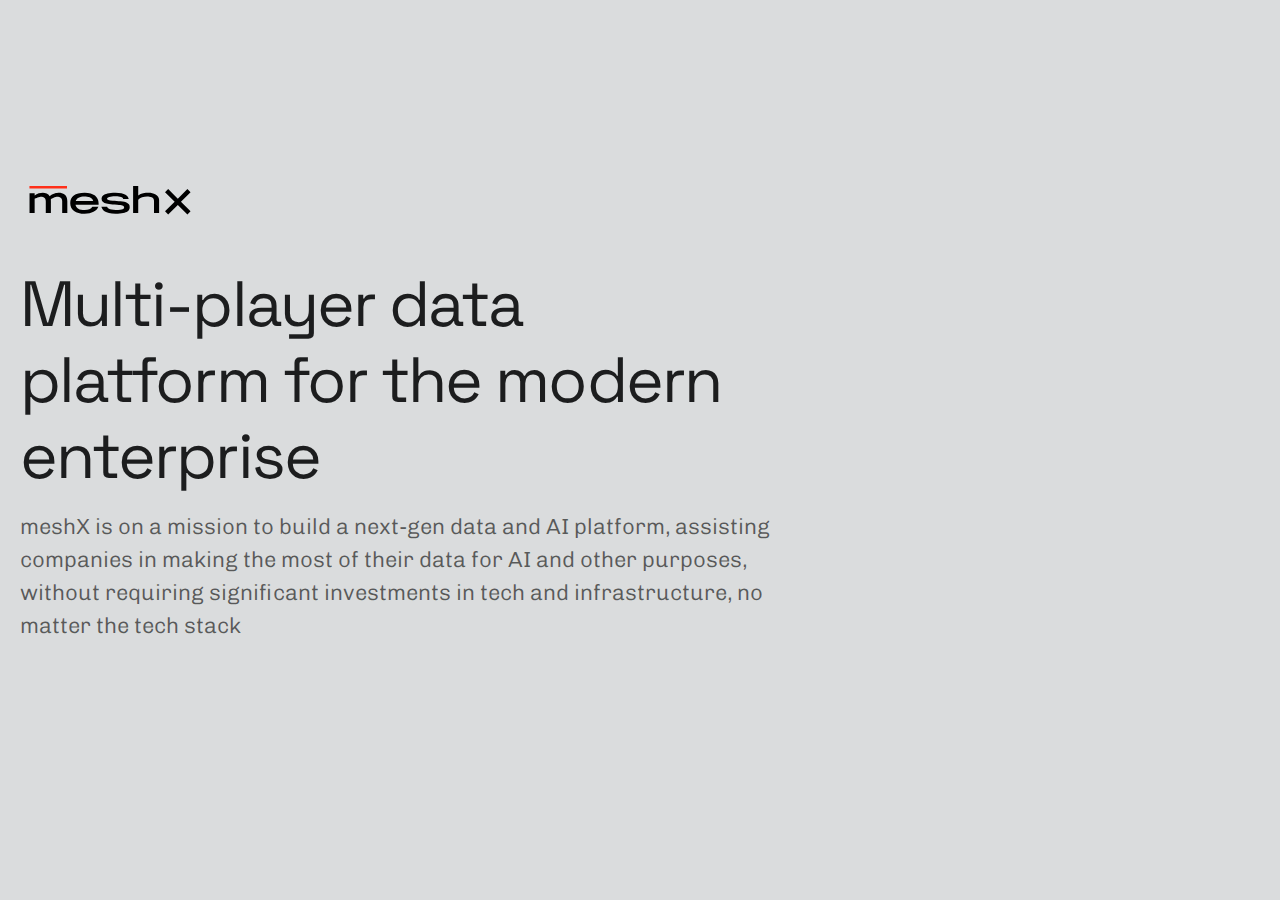
==== index.html @ 8b2dd920 "Add files via upload" ====
<!DOCTYPE html>
<html lang="en">
<head>
  <meta charset="UTF-8">
  <meta name="viewport" content="width=device-width, initial-scale=1.0">
  <meta http-equiv="X-UA-Compatible" content="IE=edge">
  <meta name="description" content="Multi-player data platform for the modern enterprise">

  <link rel="preconnect" href="https://fonts.googleapis.com">
  <link rel="preconnect" href="https://fonts.gstatic.com" crossorigin>
  <link href="https://fonts.googleapis.com/css2?family=Chivo:wght@300..500&family=Space+Grotesk&display=swap" rel="stylesheet">

  <link rel="icon" type="image/png" href="/static/favicon.png" />

  <title>AI-ready Data Platform</title>
  <style>
      * {
          margin: 0;
          padding: 0;
          box-sizing: border-box;
      }

      body {
          font-family: "Chivo", 'Open Sans', 'Helvetica Neue', sans-serif;
          line-height: 1.6;
          color: #1C1D1E;
          background-color: #DADCDD;
          margin: 0;
          padding: 0;
      }

      .container {
          max-width: 1560px;
          margin: 0 auto;
          padding: 20px;
          background-image: url("/static/banner.png");
          background-repeat: no-repeat;
          background-size: 50% auto;
          background-position: right center;
      }

      .content {
          display: flex;
          flex-direction: column;
          align-items: flex-start;
          justify-content: center;
          min-height: calc(100vh - 40px);
          max-width: 764px;
      }

      h1 {
          font-family: "Space Grotesk", sans-serif;
          font-size: 64px;
          line-height: 76px;
          font-weight: 400;
          letter-spacing: -0.03em;
          margin-top: 44px;
      }

      h2 {
          font-size: 22px;
          font-weight: 300;
          line-height: 33px;
          color: #00000099;
          margin-top: 16px;
      }

      .btn-wrapper {
          margin-top: 72px;
      }

      .btn {
          display: inline-block;
          padding: 10px 24px;
          background-color: #FF301A;
          color: #fff;
          text-decoration: none;
          font-size: 18px;
          font-weight: 500;
          border-radius: 5px;
          cursor: pointer;
          transition: background-color 0.3s ease;
          outline: none;
          border: none;
      }

      .btn:hover {
          background-color: #FF301A;
      }

      @media (max-width: 1160px) {
          .container {
              background-image: none;
          }
      }

      @media (max-width: 768px) {
          h1 {
              font-size: 2rem;
              line-height: 3rem;
          }

          h2 {
              font-size: 1rem;
              line-height: 1.5rem;
          }

          .btn {
              padding: 8px 16px;
              font-size: 0.9rem;
          }
      }
  </style>


</head>
<body>

<div class="container">
  <div class="content">

    <div>
      <svg viewBox="0 0 200 36" width="180" height="29" xmlns="http://www.w3.org/2000/svg">
        <path fill-rule="evenodd" clip-rule="evenodd" d="M180.268 19.5887L168.307 7.64253L172.214 3.74113L184.174 15.6873L196.093 3.74113L200 7.64253L188.08 19.5887L200 31.4956L196.093 35.397L184.174 23.4508L172.214 35.397L168.307 31.4956L180.268 19.5887ZM57.2017 23.1287C58.0071 27.3925 61.9939 29.9267 68.558 29.9267C73.2293 29.9267 76.2898 28.4787 78.1422 25.9043H85.5922C83.3773 31.2943 77.4174 34.4315 68.558 34.4315C57.4837 34.4315 50.6377 29.3636 50.6377 21.2786C50.6377 13.1936 56.4769 8.40695 68.558 8.40695C79.6726 8.40695 85.8742 13.4345 85.8742 21.5999V23.1287H57.2017ZM79.1085 18.624C78.3836 13.8373 72.0615 12.9117 68.558 12.9117C62.155 12.9117 58.6515 15.0038 57.4837 18.624H79.1085ZM135.044 16.9341V33.6671H128.681V0H135.044V11.7451C138.588 9.1305 143.541 8.48708 148.011 8.48708C153.649 8.48708 160.978 10.9007 160.978 17.4974V33.6671H154.615V18.3419C154.615 13.9575 149.783 13.0728 146.118 13.0728C142.091 13.0728 137.098 14.3598 135.044 16.9341ZM6.46125 15.9285V33.6671H0.0986328V9.09044H6.46125V11.705C9.3607 9.372 13.871 8.48708 16.6094 8.48708C19.7505 8.48708 23.2539 9.57359 25.1869 12.7915C28.5293 9.33225 34.0059 8.48708 36.704 8.48708C41.3351 8.48708 47.0134 10.8601 47.0134 18.7842V33.6671H40.6504V18.7842C40.6504 14.7618 37.3889 13.4349 34.731 13.4349C32.1537 13.4349 27.5225 15.4463 26.5157 16.8139C26.5963 17.4172 26.6365 18.1004 26.6365 18.7842V33.6671H20.2739V18.7842C20.2739 14.7618 17.2537 13.4349 14.5959 13.4349C12.4213 13.4349 7.58881 15.2447 6.46125 15.9285ZM96.4247 25.9043C96.9884 27.3926 98.4788 29.8866 107.217 29.8866C116.157 29.8866 117.526 28.1166 117.526 26.7088C117.526 25.9446 117.003 24.0943 112.895 23.692C110.801 23.4909 107.741 23.2491 103.271 23.0077C90.062 22.2837 89.6593 18.302 89.6593 16.2506C89.6593 14.1992 89.8606 8.40695 106.694 8.40695C118.493 8.40695 122.882 12.6305 123.204 16.2506H116.358C116.077 13.0729 109.07 12.8716 106.653 12.8716C104.197 12.8716 96.3444 13.1529 96.3444 15.9686C96.3444 17.4971 98.4786 18.1004 103.432 18.382C105.888 18.5027 110.6 18.8251 112.976 19.0262C120.184 19.6698 124.453 21.6001 124.453 25.9845C124.453 29.6448 123.003 34.3111 107.056 34.3513C93.9281 34.3916 90.5858 30.4898 89.2971 25.9043H96.4247Z"/>
        <path d="M46.623 0.138428H0V3.15042H46.623V0.138428Z" fill="#FF301A"/>
      </svg>
    </div>

    <h1>
      Multi-player data platform for the modern enterprise
    </h1>
    <h2>
      meshX is on a mission to build a next-gen data and AI platform, assisting companies in making the most of their data for AI and other purposes, without requiring significant investments in tech and infrastructure, no matter the tech stack
    </h2>

    <div class="btn-wrapper">
      <div data-tf-live="01J9K3Y43SDT65Y79KDT1NDAZB"></div>
      <script src="//embed.typeform.com/next/embed.js"></script>
    </div>

  </div>
</div>


<!--amplitude-->
<script src="https://cdn.amplitude.com/libs/analytics-browser-2.11.1-min.js.gz"></script>
<script src="https://cdn.amplitude.com/libs/plugin-session-replay-browser-1.6.22-min.js.gz"></script>
<script>window.amplitude.add(window.sessionReplay.plugin({sampleRate: 1}));window.amplitude.init('199e7cce3007c97413f737d6538f60d', {"serverZone":"EU","autocapture":{"elementInteractions":true}});</script>

<!--google tag-->
<script async src="https://www.googletagmanager.com/gtag/js?id=G-7BY6K0P60L"></script>
<script>
  window.dataLayer = window.dataLayer || [];
  function gtag(){dataLayer.push(arguments);}
  gtag('js', new Date());

  gtag('config', 'G-7BY6K0P60L');
</script>

</body>
</html>
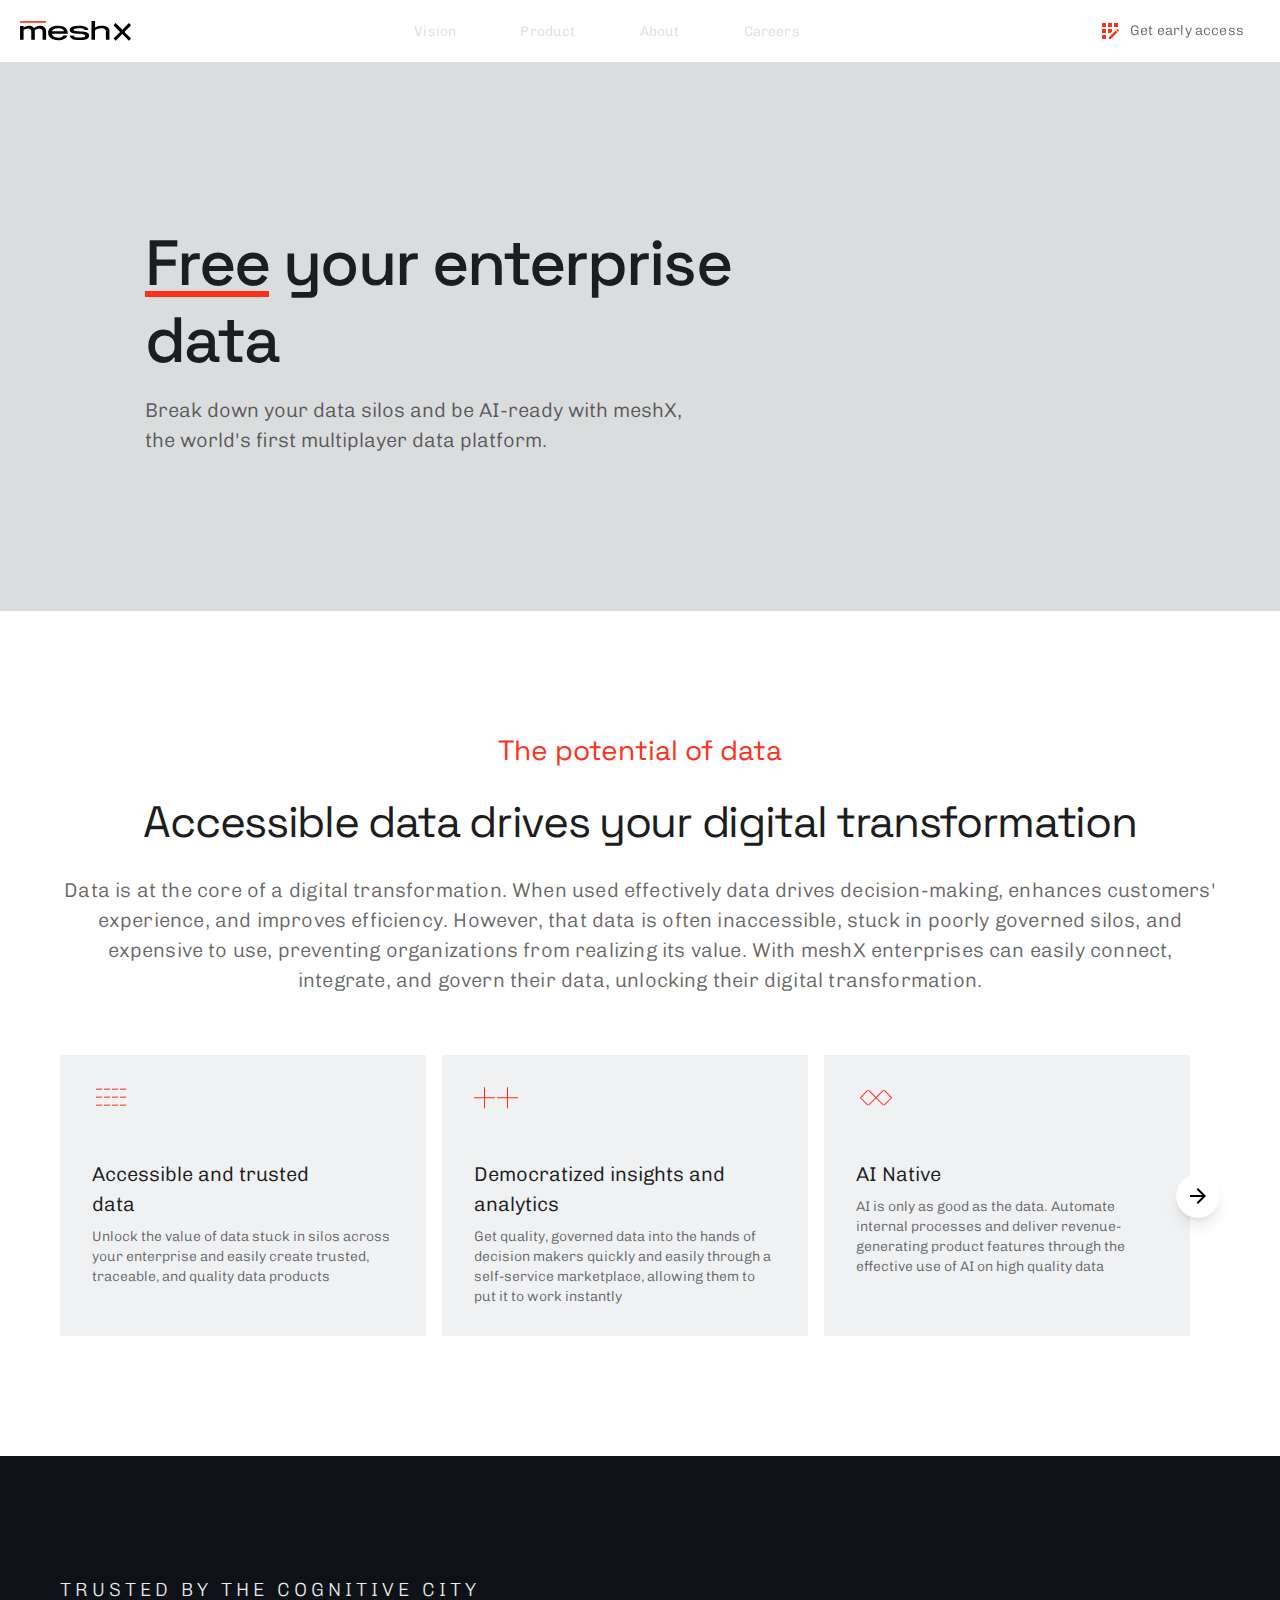
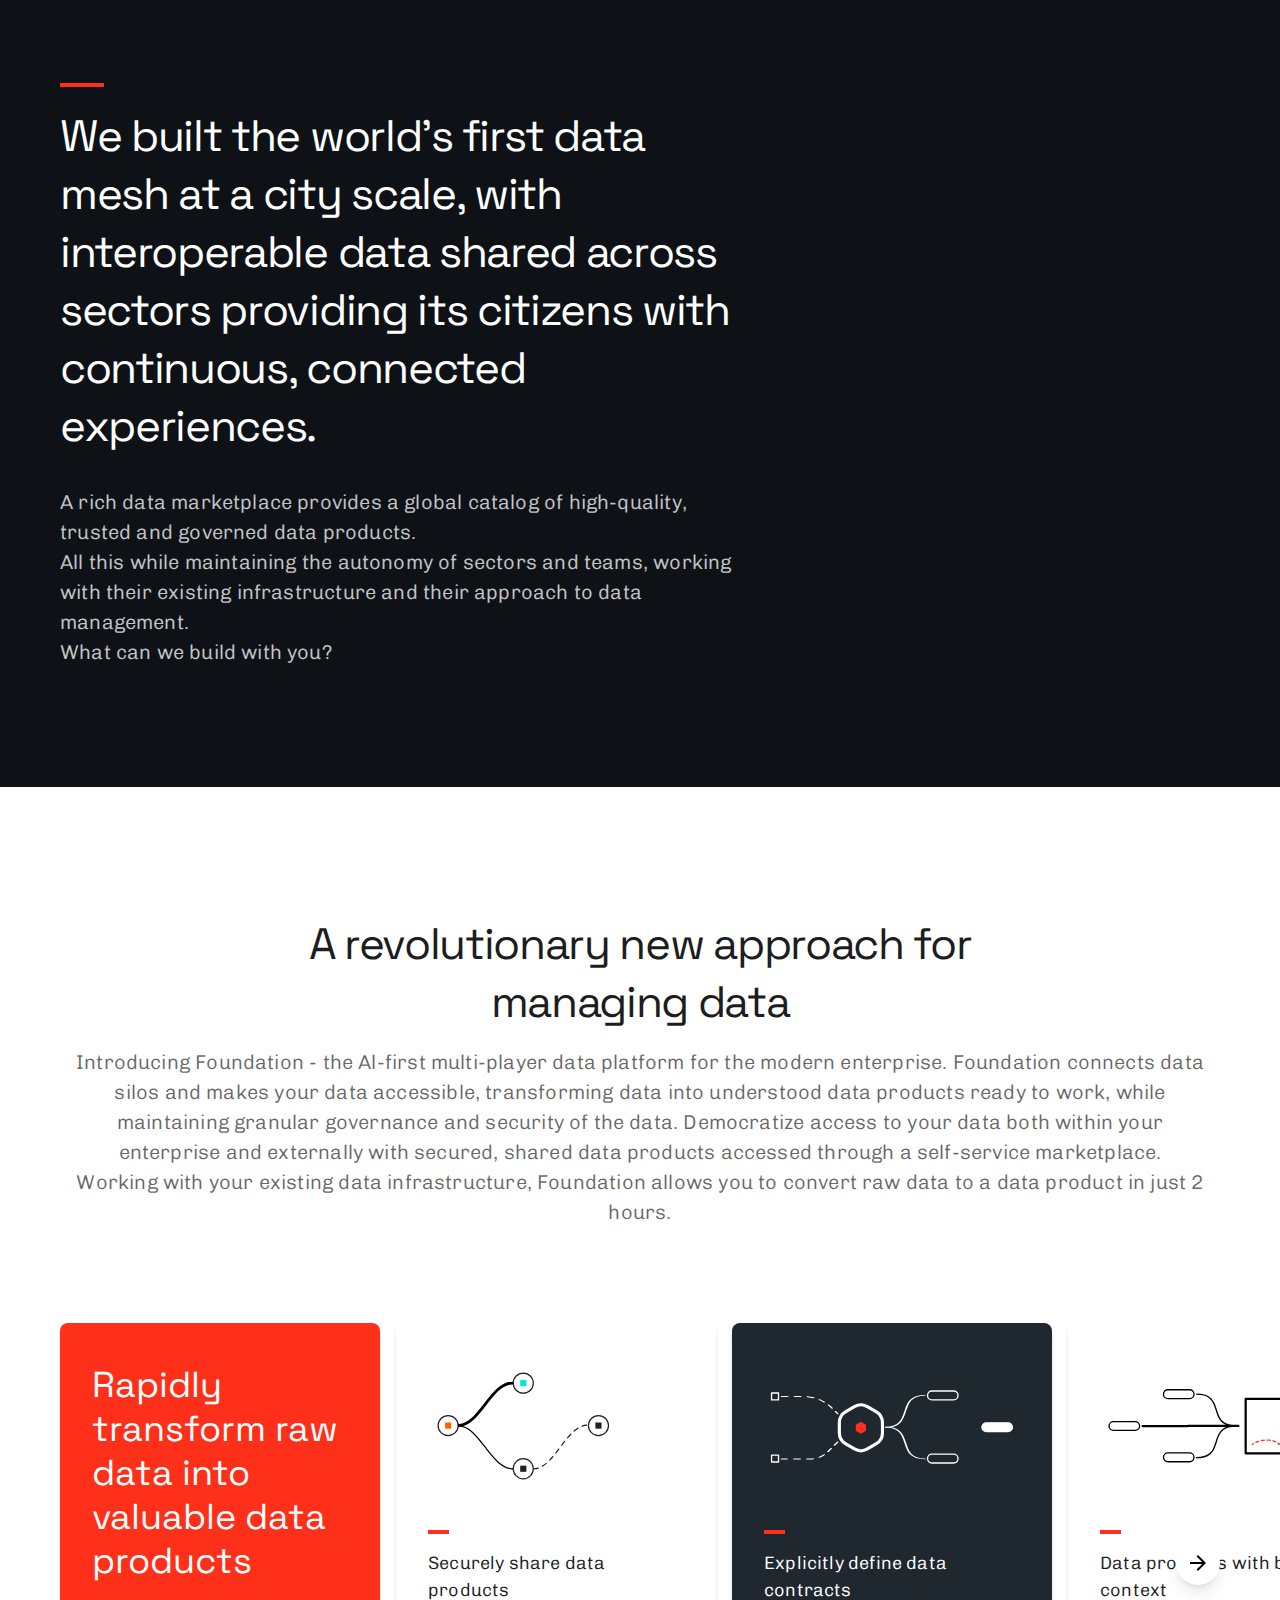
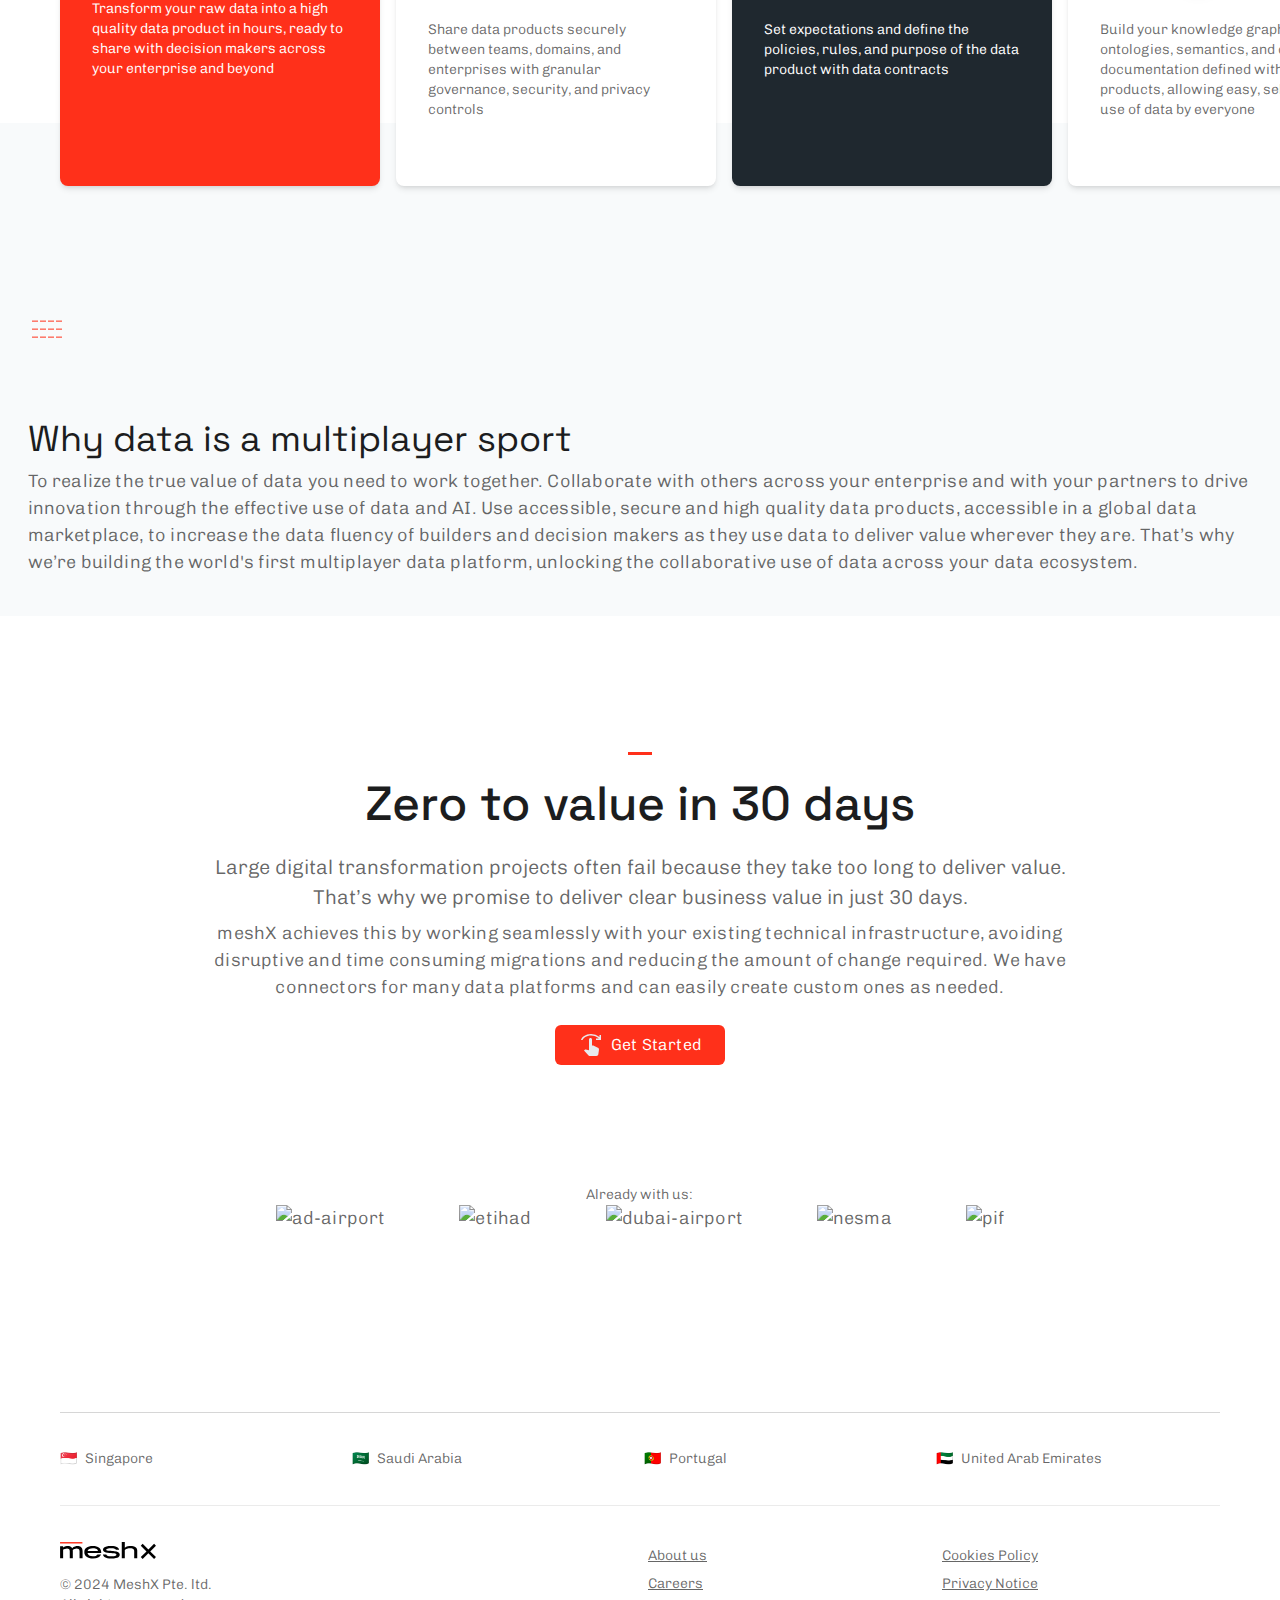
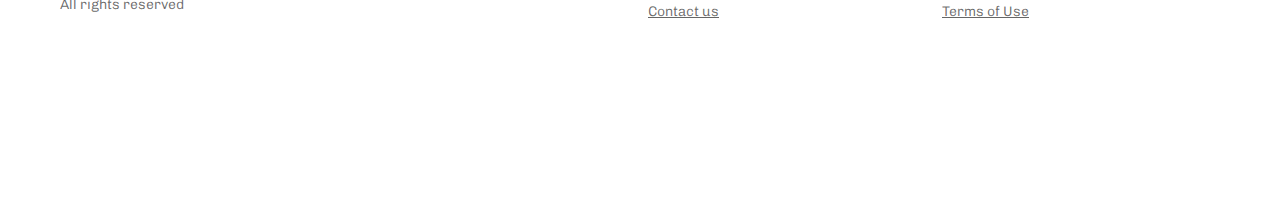
==== commit ab9481a1: "landing - fixes" ====
--- a/index.html
+++ b/index.html
@@ -1,161 +1 @@
-<!DOCTYPE html>
-<html lang="en">
-<head>
-  <meta charset="UTF-8">
-  <meta name="viewport" content="width=device-width, initial-scale=1.0">
-  <meta http-equiv="X-UA-Compatible" content="IE=edge">
-  <meta name="description" content="Multi-player data platform for the modern enterprise">
-
-  <link rel="preconnect" href="https://fonts.googleapis.com">
-  <link rel="preconnect" href="https://fonts.gstatic.com" crossorigin>
-  <link href="https://fonts.googleapis.com/css2?family=Chivo:wght@300..500&family=Space+Grotesk&display=swap" rel="stylesheet">
-
-  <link rel="icon" type="image/png" href="/static/favicon.png" />
-
-  <title>AI-ready Data Platform</title>
-  <style>
-      * {
-          margin: 0;
-          padding: 0;
-          box-sizing: border-box;
-      }
-
-      body {
-          font-family: "Chivo", 'Open Sans', 'Helvetica Neue', sans-serif;
-          line-height: 1.6;
-          color: #1C1D1E;
-          background-color: #DADCDD;
-          margin: 0;
-          padding: 0;
-      }
-
-      .container {
-          max-width: 1560px;
-          margin: 0 auto;
-          padding: 20px;
-          background-image: url("/static/banner.png");
-          background-repeat: no-repeat;
-          background-size: 50% auto;
-          background-position: right center;
-      }
-
-      .content {
-          display: flex;
-          flex-direction: column;
-          align-items: flex-start;
-          justify-content: center;
-          min-height: calc(100vh - 40px);
-          max-width: 764px;
-      }
-
-      h1 {
-          font-family: "Space Grotesk", sans-serif;
-          font-size: 64px;
-          line-height: 76px;
-          font-weight: 400;
-          letter-spacing: -0.03em;
-          margin-top: 44px;
-      }
-
-      h2 {
-          font-size: 22px;
-          font-weight: 300;
-          line-height: 33px;
-          color: #00000099;
-          margin-top: 16px;
-      }
-
-      .btn-wrapper {
-          margin-top: 72px;
-      }
-
-      .btn {
-          display: inline-block;
-          padding: 10px 24px;
-          background-color: #FF301A;
-          color: #fff;
-          text-decoration: none;
-          font-size: 18px;
-          font-weight: 500;
-          border-radius: 5px;
-          cursor: pointer;
-          transition: background-color 0.3s ease;
-          outline: none;
-          border: none;
-      }
-
-      .btn:hover {
-          background-color: #FF301A;
-      }
-
-      @media (max-width: 1160px) {
-          .container {
-              background-image: none;
-          }
-      }
-
-      @media (max-width: 768px) {
-          h1 {
-              font-size: 2rem;
-              line-height: 3rem;
-          }
-
-          h2 {
-              font-size: 1rem;
-              line-height: 1.5rem;
-          }
-
-          .btn {
-              padding: 8px 16px;
-              font-size: 0.9rem;
-          }
-      }
-  </style>
-
-
-</head>
-<body>
-
-<div class="container">
-  <div class="content">
-
-    <div>
-      <svg viewBox="0 0 200 36" width="180" height="29" xmlns="http://www.w3.org/2000/svg">
-        <path fill-rule="evenodd" clip-rule="evenodd" d="M180.268 19.5887L168.307 7.64253L172.214 3.74113L184.174 15.6873L196.093 3.74113L200 7.64253L188.08 19.5887L200 31.4956L196.093 35.397L184.174 23.4508L172.214 35.397L168.307 31.4956L180.268 19.5887ZM57.2017 23.1287C58.0071 27.3925 61.9939 29.9267 68.558 29.9267C73.2293 29.9267 76.2898 28.4787 78.1422 25.9043H85.5922C83.3773 31.2943 77.4174 34.4315 68.558 34.4315C57.4837 34.4315 50.6377 29.3636 50.6377 21.2786C50.6377 13.1936 56.4769 8.40695 68.558 8.40695C79.6726 8.40695 85.8742 13.4345 85.8742 21.5999V23.1287H57.2017ZM79.1085 18.624C78.3836 13.8373 72.0615 12.9117 68.558 12.9117C62.155 12.9117 58.6515 15.0038 57.4837 18.624H79.1085ZM135.044 16.9341V33.6671H128.681V0H135.044V11.7451C138.588 9.1305 143.541 8.48708 148.011 8.48708C153.649 8.48708 160.978 10.9007 160.978 17.4974V33.6671H154.615V18.3419C154.615 13.9575 149.783 13.0728 146.118 13.0728C142.091 13.0728 137.098 14.3598 135.044 16.9341ZM6.46125 15.9285V33.6671H0.0986328V9.09044H6.46125V11.705C9.3607 9.372 13.871 8.48708 16.6094 8.48708C19.7505 8.48708 23.2539 9.57359 25.1869 12.7915C28.5293 9.33225 34.0059 8.48708 36.704 8.48708C41.3351 8.48708 47.0134 10.8601 47.0134 18.7842V33.6671H40.6504V18.7842C40.6504 14.7618 37.3889 13.4349 34.731 13.4349C32.1537 13.4349 27.5225 15.4463 26.5157 16.8139C26.5963 17.4172 26.6365 18.1004 26.6365 18.7842V33.6671H20.2739V18.7842C20.2739 14.7618 17.2537 13.4349 14.5959 13.4349C12.4213 13.4349 7.58881 15.2447 6.46125 15.9285ZM96.4247 25.9043C96.9884 27.3926 98.4788 29.8866 107.217 29.8866C116.157 29.8866 117.526 28.1166 117.526 26.7088C117.526 25.9446 117.003 24.0943 112.895 23.692C110.801 23.4909 107.741 23.2491 103.271 23.0077C90.062 22.2837 89.6593 18.302 89.6593 16.2506C89.6593 14.1992 89.8606 8.40695 106.694 8.40695C118.493 8.40695 122.882 12.6305 123.204 16.2506H116.358C116.077 13.0729 109.07 12.8716 106.653 12.8716C104.197 12.8716 96.3444 13.1529 96.3444 15.9686C96.3444 17.4971 98.4786 18.1004 103.432 18.382C105.888 18.5027 110.6 18.8251 112.976 19.0262C120.184 19.6698 124.453 21.6001 124.453 25.9845C124.453 29.6448 123.003 34.3111 107.056 34.3513C93.9281 34.3916 90.5858 30.4898 89.2971 25.9043H96.4247Z"/>
-        <path d="M46.623 0.138428H0V3.15042H46.623V0.138428Z" fill="#FF301A"/>
-      </svg>
-    </div>
-
-    <h1>
-      Multi-player data platform for the modern enterprise
-    </h1>
-    <h2>
-      meshX is on a mission to build a next-gen data and AI platform, assisting companies in making the most of their data for AI and other purposes, without requiring significant investments in tech and infrastructure, no matter the tech stack
-    </h2>
-
-    <div class="btn-wrapper">
-      <div data-tf-live="01J9K3Y43SDT65Y79KDT1NDAZB"></div>
-      <script src="//embed.typeform.com/next/embed.js"></script>
-    </div>
-
-  </div>
-</div>
-
-
-<!--amplitude-->
-<script src="https://cdn.amplitude.com/libs/analytics-browser-2.11.1-min.js.gz"></script>
-<script src="https://cdn.amplitude.com/libs/plugin-session-replay-browser-1.6.22-min.js.gz"></script>
-<script>window.amplitude.add(window.sessionReplay.plugin({sampleRate: 1}));window.amplitude.init('199e7cce3007c97413f737d6538f60d', {"serverZone":"EU","autocapture":{"elementInteractions":true}});</script>
-
-<!--google tag-->
-<script async src="https://www.googletagmanager.com/gtag/js?id=G-7BY6K0P60L"></script>
-<script>
-  window.dataLayer = window.dataLayer || [];
-  function gtag(){dataLayer.push(arguments);}
-  gtag('js', new Date());
-
-  gtag('config', 'G-7BY6K0P60L');
-</script>
-
-</body>
-</html>+<!DOCTYPE html><html lang="en" data-theme="system"><head><meta charSet="UTF-8"/><meta charSet="utf-8"/><meta name="viewport" content="width=device-width, initial-scale=1.0"/><meta name="viewport" content="width=device-width, initial-scale=1"/><link rel="preload" as="image" href="/img/logos/ad-airport.png"/><link rel="preload" as="image" href="/img/logos/etihad.png"/><link rel="preload" as="image" href="/img/logos/dubai-airport.png"/><link rel="preload" as="image" href="/img/logos/nesma.png"/><link rel="preload" as="image" href="/img/logos/pif.png"/><link rel="stylesheet" href="/_next/static/css/a6a190e105e818ba.css" data-precedence="next"/><link rel="preload" as="script" fetchPriority="low" href="/_next/static/chunks/webpack-cceda007551b34ac.js"/><script src="/_next/static/chunks/fd9d1056-825346fc5e684434.js" async=""></script><script src="/_next/static/chunks/23-a45bf9c9bfe6b796.js" async=""></script><script src="/_next/static/chunks/main-app-365de8648591138d.js" async=""></script><script src="/_next/static/chunks/868-4d7db2543ae62a2a.js" async=""></script><script src="/_next/static/chunks/833-548783a7a95f9504.js" async=""></script><script src="/_next/static/chunks/273-a44e596f7545297a.js" async=""></script><script src="/_next/static/chunks/app/(publicPages)/page-20555c4e27464e42.js" async=""></script><script src="/_next/static/chunks/138-c25bc852e826e882.js" async=""></script><script src="/_next/static/chunks/app/(publicPages)/layout-44bee4bda697fc00.js" async=""></script><meta name="description" content="Multi-player data platform for the modern enterprise"/><title>Multiplayer Data Platform</title><link rel="apple-touch-icon" sizes="180x180" href="/favicon/apple-touch-icon.png?v=2"/><link rel="icon" type="image/png" sizes="32x32" href="/favicon/favicon-32x32.png?v=2"/><link rel="icon" type="image/png" sizes="16x16" href="/favicon/favicon-16x16.png?v=2"/><link rel="manifest" href="/site.webmanifest"/><link rel="preconnect" href="https://fonts.googleapis.com"/><link rel="preconnect" href="https://fonts.gstatic.com" crossorigin="anonymous"/><title>MeshX</title><meta name="description" content="MeshX"/><link href="https://fonts.googleapis.com/css2?family=Chivo:ital,wght@0,100..900;1,100..900&amp;family=Space+Grotesk:wght@300..700&amp;display=swap" rel="stylesheet"/><script src="/_next/static/chunks/polyfills-78c92fac7aa8fdd8.js" noModule=""></script></head><body class="min-h-screen"><div class="fixed inset-x-0 top-0 h-[62px] z-30 text-[14px] bg-[#FFFFFFED]"><div class="cont relative"><div class="flex items-center justify-between absolute left-6 right-6 md:left-5 md:right-5 h-[62px]"><a class="hidden md:block min-w-[112px]" href="/"><svg xmlns="http://www.w3.org/2000/svg" viewBox="0 0 200 36" class="logo h-5"><path fill-rule="evenodd" d="M180.268 19.589 168.307 7.643l3.907-3.902 11.96 11.946 11.919-11.946L200 7.643l-11.92 11.946L200 31.496l-3.907 3.901-11.919-11.946-11.96 11.946-3.907-3.901zm-123.066 3.54c.805 4.263 4.792 6.798 11.356 6.798 4.671 0 7.732-1.448 9.584-4.023h7.45c-2.215 5.39-8.175 8.528-17.034 8.528-11.074 0-17.92-5.068-17.92-13.153s5.839-12.872 17.92-12.872c11.115 0 17.316 5.028 17.316 13.193v1.529zm21.907-4.505c-.725-4.787-7.047-5.712-10.551-5.712-6.403 0-9.907 2.092-11.074 5.712zm55.935-1.69v16.733h-6.363V0h6.363v11.745c3.544-2.614 8.497-3.258 12.967-3.258 5.638 0 12.967 2.414 12.967 9.01v16.17h-6.363V18.342c0-4.384-4.832-5.27-8.497-5.27-4.027 0-9.02 1.288-11.074 3.862M6.461 15.928v17.74H.1V9.09H6.46v2.615c2.9-2.333 7.41-3.218 10.148-3.218 3.141 0 6.645 1.087 8.578 4.304 3.342-3.459 8.819-4.304 11.517-4.304 4.631 0 10.31 2.373 10.31 10.297v14.883H40.65V18.784c0-4.022-3.261-5.35-5.919-5.35-2.577 0-7.209 2.012-8.215 3.38.08.603.12 1.286.12 1.97v14.883h-6.362V18.784c0-4.022-3.02-5.35-5.678-5.35-2.175 0-7.007 1.81-8.135 2.495m89.964 9.976c.563 1.489 2.054 3.983 10.792 3.983 8.94 0 10.309-1.77 10.309-3.178 0-.764-.523-2.615-4.631-3.017-2.094-.201-5.154-.443-9.624-.684-13.209-.724-13.612-4.706-13.612-6.757 0-2.052.202-7.844 17.035-7.844 11.799 0 16.188 4.224 16.51 7.844h-6.846c-.281-3.178-7.288-3.38-9.705-3.38-2.456 0-10.309.282-10.309 3.098 0 1.528 2.135 2.131 7.088 2.413 2.456.12 7.168.443 9.544.644 7.208.644 11.477 2.574 11.477 6.959 0 3.66-1.45 8.326-17.397 8.366-13.128.04-16.47-3.861-17.759-8.447z" clip-rule="evenodd"></path><path fill="#FF301A" d="M46.623.138H0V3.15h46.623z"></path></svg></a><div class="md:hidden"><div class="py-4 flex items-center gap-3"><svg xmlns="http://www.w3.org/2000/svg" viewBox="0 0 200 36" class="logo h-[19px] md:h-5 "><path fill-rule="evenodd" d="M180.268 19.589 168.307 7.643l3.907-3.902 11.96 11.946 11.919-11.946L200 7.643l-11.92 11.946L200 31.496l-3.907 3.901-11.919-11.946-11.96 11.946-3.907-3.901zm-123.066 3.54c.805 4.263 4.792 6.798 11.356 6.798 4.671 0 7.732-1.448 9.584-4.023h7.45c-2.215 5.39-8.175 8.528-17.034 8.528-11.074 0-17.92-5.068-17.92-13.153s5.839-12.872 17.92-12.872c11.115 0 17.316 5.028 17.316 13.193v1.529zm21.907-4.505c-.725-4.787-7.047-5.712-10.551-5.712-6.403 0-9.907 2.092-11.074 5.712zm55.935-1.69v16.733h-6.363V0h6.363v11.745c3.544-2.614 8.497-3.258 12.967-3.258 5.638 0 12.967 2.414 12.967 9.01v16.17h-6.363V18.342c0-4.384-4.832-5.27-8.497-5.27-4.027 0-9.02 1.288-11.074 3.862M6.461 15.928v17.74H.1V9.09H6.46v2.615c2.9-2.333 7.41-3.218 10.148-3.218 3.141 0 6.645 1.087 8.578 4.304 3.342-3.459 8.819-4.304 11.517-4.304 4.631 0 10.31 2.373 10.31 10.297v14.883H40.65V18.784c0-4.022-3.261-5.35-5.919-5.35-2.577 0-7.209 2.012-8.215 3.38.08.603.12 1.286.12 1.97v14.883h-6.362V18.784c0-4.022-3.02-5.35-5.678-5.35-2.175 0-7.007 1.81-8.135 2.495m89.964 9.976c.563 1.489 2.054 3.983 10.792 3.983 8.94 0 10.309-1.77 10.309-3.178 0-.764-.523-2.615-4.631-3.017-2.094-.201-5.154-.443-9.624-.684-13.209-.724-13.612-4.706-13.612-6.757 0-2.052.202-7.844 17.035-7.844 11.799 0 16.188 4.224 16.51 7.844h-6.846c-.281-3.178-7.288-3.38-9.705-3.38-2.456 0-10.309.282-10.309 3.098 0 1.528 2.135 2.131 7.088 2.413 2.456.12 7.168.443 9.544.644 7.208.644 11.477 2.574 11.477 6.959 0 3.66-1.45 8.326-17.397 8.366-13.128.04-16.47-3.861-17.759-8.447z" clip-rule="evenodd"></path><path fill="#FF301A" d="M46.623.138H0V3.15h46.623z"></path></svg></div></div><div class="gap-8 hidden md:flex"><a class="px-4 py-2.5 flex gap-2 items-center text-label-3 font-normal [&amp;_svg]:size-4 [&amp;_svg]:stroke-current border-y-2 border-transparent opacity-20" href="/"><div>Vision</div></a><a class="px-4 py-2.5 flex gap-2 items-center text-label-3 font-normal [&amp;_svg]:size-4 [&amp;_svg]:stroke-current border-y-2 border-transparent opacity-20" href="/"><div>Product</div></a><a class="px-4 py-2.5 flex gap-2 items-center text-label-3 font-normal [&amp;_svg]:size-4 [&amp;_svg]:stroke-current border-y-2 border-transparent opacity-20" href="/"><div>About</div></a><a class="px-4 py-2.5 flex gap-2 items-center text-label-3 font-normal [&amp;_svg]:size-4 [&amp;_svg]:stroke-current border-y-2 border-transparent opacity-20" href="/"><div>Careers</div></a></div><div><button type="button" class="button group/button font-brown sz-s out-normal rounded-md icon-left box-border leading-5 flex items-center gap-2 text-ink-2 fill-accent hover:bg-accent hover:text-white hover:fill-white h-8 px-4"><div class="button-ico text-xs [&amp;_svg]:size-6"><svg xmlns="http://www.w3.org/2000/svg" viewBox="0 0 24 24"><path fill="none" d="M0 0h24v24H0z"></path><path d="M10 4h4v4h-4zM4 16h4v4H4zM4 10h4v4H4zM4 4h4v4H4zM14 12.42V10h-4v4h2.42zM20.88 11.29l-1.17-1.17a.41.41 0 0 0-.58 0l-.88.88L20 12.75l.88-.88a.41.41 0 0 0 0-.58M11 18.25V20h1.75l6.67-6.67-1.75-1.75zM16 4h4v4h-4z"></path></svg></div><div class="button-children flex-auto text-left">Get early access</div></button></div></div></div></div><main class=""><div class=""><div class="bg-[#DADCDD]  z-20 relative"><div class="max-w-[1070px] mx-auto mt-[62px] pt-[61px] md:pt-[163px] pb-[63px] md:pb-[156px] text-center md:text-left md:bg-[url(&#x27;/img/hero-banner.png&#x27;)] bg-[center_right] bg-[length:535px_445px] bg-no-repeat "><div class="md:max-w-[591px] mx-4 md:ml-10"><h1 class="hero"><span class="border-accent border-b-[6px] leading-[56px] inline-block">Free</span> your enterprise data</h1><p class="text-lg mt-5 md:mt-4">Break down your data silos and be AI-ready with meshX, the world&#x27;s first multiplayer data platform.</p></div></div></div><div class="py-20 md:py-[120px]"><div class="cont text-center"><h3 class="text-accent">The potential of data</h3><h1 class="mt-5 md:mt-6">Accessible data drives your digital transformation</h1><div class="mt-5 md:mt-6 max-w-[1202px] md:text-lg mx-auto">Data is at the core of a digital transformation. When used effectively data drives decision-making, enhances customers&#x27; experience, and improves efficiency. However, that data is often inaccessible, stuck in poorly governed silos, and expensive to use, preventing organizations from realizing its value. With meshX enterprises can easily connect, integrate, and govern their data, unlocking their digital transformation.</div></div><div class="overflow-hidden select-none mt-10 md:mt-[60px] h-[281px]"><div class="cont overflow-visible h-full"><div class="relative h-full"><div class="grid grid-rows-1 grid-flow-col gap-4 absolute h-full" style="left:0"><div class="max-w-md w-[366px] min-w-[366px] bg-canvas-darker p-8"><svg xmlns="http://www.w3.org/2000/svg" width="40" height="22" fill="none"><path stroke="#FF301A" stroke-dasharray="6 2" d="M4 2.138h32M4 10.138h32M4 18.138h32"></path></svg><h4 class="mt-[50px] text-lg text-ink">Accessible and trusted<br/>data</h4><p class="mt-2 text-sm text-ink-2">Unlock the value of data stuck in silos across your enterprise and easily create trusted, traceable, and quality data products</p></div><div class="max-w-md w-[366px] min-w-[366px] bg-canvas-darker p-8"><svg xmlns="http://www.w3.org/2000/svg" width="44" height="22" fill="none"><path fill="#FF301A" fill-rule="evenodd" d="M10 .138h1v10h10v1H11v10h-1v-10H0v-1h10zm23 0h1v10h10v1H34v10h-1v-10H23v-1h10z" clip-rule="evenodd"></path></svg><h4 class="mt-[50px] text-lg text-ink">Democratized insights and analytics</h4><p class="mt-2 text-sm text-ink-2">Get quality, governed data into the hands of decision makers quickly and easily through a self-service marketplace, allowing them to put it to work instantly</p></div><div class="max-w-md w-[366px] min-w-[366px] bg-canvas-darker p-8"><svg xmlns="http://www.w3.org/2000/svg" width="40" height="22" fill="none"><path fill="#FF301A" d="m3.736 10.638.707.707 7.072 7.071.707-.707-7.071-7.071 7.07-7.071-.707-.707-7.07 7.07zM12.93 2.86l-.707.707 7.07 7.07-7.07 7.072.707.707L20 11.345l7.072 7.071.707-.707-7.071-7.071 7.071-7.071-.707-.707L20 9.93z"></path><path fill="#FF301A" d="m28.485 2.86-.708.707 7.071 7.07-7.07 7.072.707.707 7.07-7.071.708-.707-.707-.707z"></path></svg><h4 class="mt-[50px] text-lg text-ink">AI Native</h4><p class="mt-2 text-sm text-ink-2">AI is only as good as the data. Automate internal processes and deliver revenue-generating product features through the effective use of AI on high quality data</p></div></div><div class="absolute left-0 p-2.5 bg-white rounded-full cursor-pointer shadow-lg absolute-center-y hidden"><svg xmlns="http://www.w3.org/2000/svg" viewBox="0 0 24 24" class="size-6"><path fill="none" d="M0 0h24v24H0z"></path><path d="M20 11H7.83l5.59-5.59L12 4l-8 8 8 8 1.41-1.41L7.83 13H20z"></path></svg></div><div class="absolute right-0 p-2.5 bg-white rounded-full cursor-pointer shadow-lg absolute-center-y hidden md:block"><svg xmlns="http://www.w3.org/2000/svg" viewBox="0 0 24 24" class="size-6"><path fill="none" d="M0 0h24v24H0z"></path><path d="m12 4-1.41 1.41L16.17 11H4v2h12.17l-5.58 5.59L12 20l8-8z"></path></svg></div></div></div></div></div><div class="py-10 md:py-[120px] bg-layer-darkest bg-[url(&#x27;/img/geo-lines.svg&#x27;)] bg-center bg-cover"><div class="cont md:flex gap-24"><div class="max-w-[891px]"><h4 class="uppercase text-[#EAECEF] tracking-[4px] font-extralight text-[19px]">Trusted by the Cognitive City</h4><div class="md:hidden mt-8 bg-[url(&#x27;/img/cognitive.jpg&#x27;)] bg-center bg-cover rounded-lg opacity-80 h-[240px]"></div><div class="mt-8 md:mt-20 h-1 w-11 bg-accent"></div><h1 class="mt-5 mf:mt-8 text-white">We built the world&#x27;s first data mesh at a city scale, with interoperable data shared across sectors providing its citizens with continuous, connected experiences.</h1><p class="mt-5 md:mt-8 md:text-lg text-canvas-darker opacity-80">A rich data marketplace provides a global catalog of high-quality, trusted and governed data products. <br/>All this while maintaining the autonomy of sectors and teams, working with their existing infrastructure and their approach to data management. <br/>What can we build with you?</p></div><div class="hidden md:block min-w-[32%] min-h-[641px] bg-[url(&#x27;/img/cognitive.jpg&#x27;)] bg-center bg-cover rounded-lg opacity-80"></div></div></div><div class="py-[60px] md:py-[120px] "><div class="cont text-center"><div class="max-w-[1128px] mx-auto"><h1 class="mt-2 max-w-[764px] mx-auto">A revolutionary new approach for managing data</h1><div class="mt-4 md:text-lg  ">Introducing Foundation - the Al-first multi-player data platform for the modern enterprise. Foundation connects data silos and makes your data accessible, transforming data into understood data products ready to work, while maintaining granular governance and security of the data. Democratize access to your data both within your enterprise and externally with secured, shared data products accessed through a self-service marketplace. Working with your existing data infrastructure, Foundation allows you to convert raw data to a data product in just 2 hours.</div></div></div><div class="overflow-hidden select-none mt-20 md:mt-24 h-[480px]"><div class="cont overflow-visible h-full"><div class="relative h-full"><div class="grid grid-rows-1 grid-flow-col gap-4 absolute h-full" style="left:0"><div class="min-w-[310px] md:min-w-[320px] h-[463px] px-8 relative rounded-lg shadow-md pt-10 bg-accent text-white [&amp;_h2]:text-white"><h2 class="text-ink leading-[44px]">Rapidly transform raw data into valuable data products</h2><p class="mt-4 text-sm">Transform your raw data into a high quality data product in hours, ready to share with decision makers across your enterprise and beyond</p></div><div class="min-w-[310px] md:min-w-[320px] h-[463px] px-8 relative bg-white rounded-lg shadow-md pt-0"><div class="h-[169px] md:h-[207px] flex items-center"><svg xmlns="http://www.w3.org/2000/svg" xml:space="preserve" style="fill-rule:evenodd;clip-rule:evenodd;stroke-linecap:round;stroke-linejoin:round;stroke-miterlimit:1.5" viewBox="0 0 260 140" class="h-[125px]"><path d="M4464.26-928.886h549.559v341.936H4464.26z" style="fill:none" transform="matrix(.4731 0 0 .40943 -2112.07 380.317)"></path><circle cx="2828.2" cy="383.181" r="35.384" style="fill:none;stroke:#231f20;stroke-width:4.23px" transform="matrix(.31769 0 0 .31769 -875.946 -52.743)"></circle><path d="M2922.51 820.6h16.044v16.044h-16.044z" style="fill:#ff6000" transform="matrix(.42947 0 0 .42946 -1236.017 -286.874)"></path><circle cx="2828.2" cy="383.181" r="35.384" style="fill:none;stroke:#231f20;stroke-width:4.23px" transform="matrix(.31769 0 0 .31769 -707.584 -52.743)"></circle><path d="M2922.51 820.6h16.044v16.044h-16.044z" style="fill:#231f20" transform="matrix(.42947 0 0 .42946 -1067.654 -286.874)"></path><circle cx="2828.2" cy="383.181" r="35.384" style="fill:none;stroke:#231f20;stroke-width:4.23px" transform="matrix(.31769 0 0 .31769 -791.792 -4.424)"></circle><path d="M2922.51 820.6h16.044v16.044h-16.044z" style="fill:#231f20" transform="matrix(.42947 0 0 .42946 -1151.863 -238.555)"></path><circle cx="2828.2" cy="383.181" r="35.384" style="fill:none;stroke:#231f20;stroke-width:4.23px" transform="matrix(.31769 0 0 .31769 -791.792 -100.298)"></circle><path d="M2922.51 820.6h16.044v16.044h-16.044z" style="fill:#00e9da" transform="matrix(.42947 0 0 .42946 -1151.863 -334.428)"></path><path d="M2966.83 826.192c72.57 0 114.41-150.276 190.89-150.276" style="fill:none;stroke:#000;stroke-width:9.96px" transform="matrix(.31273 0 0 .3147 -893.058 -191.37)"></path><path d="M2966.83 826.192c72.57 0 114.41-150.276 190.89-150.276" style="fill:none;stroke:#000;stroke-width:4.22px" transform="matrix(.31769 0 0 -.3197 -908.197 333.515)"></path><path d="M2966.83 826.192c72.57 0 114.41-150.276 190.89-150.276" style="fill:none;stroke:#231f20;stroke-width:4.11px;stroke-dasharray:16.44,16.44,0,0,0,0" transform="matrix(.31769 0 0 .32627 -824.145 -152.138)"></path></svg></div><div class="delimiter w-[21px] h-1 bg-accent"></div><div class="title text-ink mt-2.5 md:mt-4">Securely share data products</div><p class="mt-4 text-sm">Share data products securely between teams, domains, and enterprises with granular governance, security, and privacy controls</p></div><div class="min-w-[310px] md:min-w-[320px] h-[463px] px-8 relative rounded-lg shadow-md pt-0 bg-layer-darker text-white [&amp;_.title]:text-white"><div class="h-[169px] md:h-[207px] flex items-center"><svg xmlns="http://www.w3.org/2000/svg" xml:space="preserve" style="fill-rule:evenodd;clip-rule:evenodd;stroke-linecap:round;stroke-linejoin:round;stroke-miterlimit:1.5" viewBox="0 0 260 140" class="h-[140px]"><path d="M4464.26-928.886h549.559v341.936H4464.26z" style="fill:none" transform="matrix(.4731 0 0 .40943 -2112.07 380.317)"></path><path d="M3285.25 1057.61c12.47-7.2 27.83-7.2 40.3 0 8.56 4.93 18.51 10.68 27.06 15.62a40.3 40.3 0 0 1 20.15 34.9v31.25c0 14.39-7.68 27.7-20.15 34.9-8.55 4.93-18.5 10.68-27.06 15.62a40.3 40.3 0 0 1-40.3 0c-8.55-4.94-18.5-10.69-27.06-15.62a40.31 40.31 0 0 1-20.15-34.9v-31.25c0-14.4 7.68-27.7 20.15-34.9 8.56-4.94 18.51-10.69 27.06-15.62" style="fill:none;stroke:#fff;stroke-width:9.84px" transform="matrix(.32507 0 0 .32507 -976.069 -294.526)"></path><path d="M3372.76 1084.86v44.46c0 21.33-14.43 41.8-40.11 56.89-10.09 5.93-18.11 10.64-18.11 10.64" style="fill:none;stroke:#fff;stroke-width:3.23px;stroke-dasharray:12.94,12.94,0,0,0,0" transform="matrix(0 -.29997 .51072 0 -536.386 1050.777)"></path><path d="m3297.26 1196.83-34.34-19.82c-15.94-9.2-24.88-21.63-24.88-34.58v-57.57" style="fill:none;stroke:#fff;stroke-width:3.26px;stroke-dasharray:13.02,13.02,0,0,0,0" transform="matrix(0 -.29196 .51072 0 -536.386 1047.872)"></path><path d="m3305.4 1045.97 67.36 38.89v77.78l-67.36 38.89-67.36-38.89v-77.78z" style="fill:#ff301a" transform="matrix(.07712 0 0 .07712 -156.5 -15.893)"></path><path d="M3275.54 1353.81c0 7.59-6.16 13.76-13.75 13.76h-67.8c-7.6 0-13.76-6.17-13.76-13.76s6.16-13.76 13.76-13.76h67.8c7.59 0 13.75 6.17 13.75 13.76" style="fill:#fff;stroke:#fff;stroke-width:4.23px" transform="matrix(.32507 0 0 .32507 -812.47 -369.833)"></path><path d="M3275.54 1353.81c0 7.59-6.16 13.76-13.75 13.76h-67.8c-7.6 0-13.76-6.17-13.76-13.76s6.16-13.76 13.76-13.76h67.8c7.59 0 13.75 6.17 13.75 13.76" style="fill:none;stroke:#fff;stroke-width:4.23px" transform="matrix(.32507 0 0 .32507 -867.724 -402.164)"></path><path d="M3275.54 1353.81c0 7.59-6.16 13.76-13.75 13.76h-67.8c-7.6 0-13.76-6.17-13.76-13.76s6.16-13.76 13.76-13.76h67.8c7.59 0 13.75 6.17 13.75 13.76" style="fill:none;stroke:#fff;stroke-width:4.23px" transform="matrix(.32507 0 0 .32507 -867.724 -338.006)"></path><path d="M2922.51 820.6h16.044v16.044h-16.044z" style="fill:none;stroke:#fff;stroke-width:3.13px" transform="matrix(0 -.43944 .43944 0 -352.924 1326.786)"></path><path d="M2922.51 820.6h16.044v16.044h-16.044z" style="fill:none;stroke:#fff;stroke-width:3.13px" transform="matrix(0 -.43944 .43944 0 -352.924 1389.856)"></path><path d="M3262.23 991.034c0 90.956 221.99 30.866 221.99 121.816" style="fill:none;stroke:#fff;stroke-width:5.43px" transform="matrix(0 -.14564 .32774 0 -201.357 545.327)"></path><path d="M3262.23 991.034c0 90.956 221.99 30.866 221.99 121.816" style="fill:none;stroke:#fff;stroke-width:5.41px" transform="matrix(0 .14513 .3289 0 -202.51 -403.237)"></path><path d="M3262.23 987.938c0 90.952 221.99 31.112 221.99 122.062" style="fill:none;stroke:#fff;stroke-width:4.07px" transform="matrix(0 .00091 .79713 0 -666.533 67.23)"></path></svg></div><div class="delimiter w-[21px] h-1 bg-accent"></div><div class="title text-ink mt-2.5 md:mt-4">Explicitly define data contracts</div><p class="mt-4 text-sm">Set expectations and define the policies, rules, and purpose of the data product with data contracts</p></div><div class="min-w-[310px] md:min-w-[320px] h-[463px] px-8 relative bg-white rounded-lg shadow-md pt-0"><div class="h-[169px] md:h-[207px] flex items-center"><svg xmlns="http://www.w3.org/2000/svg" xml:space="preserve" style="fill-rule:evenodd;clip-rule:evenodd;stroke-linejoin:round;stroke-miterlimit:2" viewBox="0 0 260 140" class="h-[152px]"><path d="M4464.26-928.886h549.559v341.936H4464.26z" style="fill:none" transform="matrix(.4731 0 0 .40943 -2112.06 380.317)"></path><path d="M8.546 69a5.16 5.16 0 0 1 5.159-5.16h22.04A5.164 5.164 0 0 1 40.907 69a5.164 5.164 0 0 1-5.162 5.158h-22.04A5.16 5.16 0 0 1 8.545 69m1.375 0a3.785 3.785 0 0 0 3.784 3.783h22.04a3.783 3.783 0 1 0 0-7.568h-22.04A3.787 3.787 0 0 0 9.92 69M63.8 36.666a5.16 5.16 0 0 1 5.159-5.159h22.04a5.164 5.164 0 0 1 5.162 5.16 5.164 5.164 0 0 1-5.162 5.158h-22.04a5.16 5.16 0 0 1-5.159-5.159m1.375 0a3.785 3.785 0 0 0 3.784 3.784h22.04a3.783 3.783 0 1 0 0-7.567h-22.04a3.787 3.787 0 0 0-3.784 3.783M63.8 100.824a5.16 5.16 0 0 1 5.159-5.158h22.04a5.164 5.164 0 0 1 5.162 5.158 5.164 5.164 0 0 1-5.162 5.16h-22.04a5.16 5.16 0 0 1-5.159-5.16m1.375 0a3.785 3.785 0 0 0 3.784 3.784h22.04a3.783 3.783 0 1 0 0-7.567h-22.04a3.787 3.787 0 0 0-3.784 3.783M138.1 68.263a.689.689 0 0 1 0 1.376c-6.157 0-10.263-1.36-13.147-3.497-4.31-3.194-5.91-8.16-7.473-13.15-1.472-4.71-2.907-9.442-6.978-12.455-2.703-2.003-6.561-3.228-12.326-3.228a.689.689 0 0 1 0-1.376c6.155 0 10.262 1.36 13.146 3.497 4.31 3.194 5.912 8.162 7.472 13.15 1.475 4.71 2.907 9.442 6.978 12.455 2.704 2.003 6.561 3.228 12.328 3.228"></path><path d="M138.1 68.262a.688.688 0 0 1 0 1.376c-5.787 0-9.661 1.222-12.375 3.217-4.081 3.003-5.522 7.718-7.002 12.41-1.566 4.972-3.17 9.923-7.5 13.105-2.894 2.13-7.011 3.485-13.188 3.485a.69.69 0 0 1-.691-.688c0-.38.31-.69.69-.69 5.79 0 9.66-1.22 12.374-3.215 4.085-3.003 5.523-7.718 7.003-12.41 1.568-4.972 3.174-9.923 7.499-13.105 2.894-2.13 7.015-3.485 13.19-3.485"></path><path d="M140.57 67.805a1.147 1.147 0 0 1 0 2.294c-72.501 0-24.8.202-97.3.202a1.15 1.15 0 0 1-1.148-1.147 1.15 1.15 0 0 1 1.148-1.147c72.5 0 24.799-.202 97.3-.202M194.14 85.06c0-.634.532-1.146 1.151-1.146.65 0 1.152.512 1.152 1.145V96.76a1.14 1.14 0 0 1-1.152 1.146h-47.348a1.14 1.14 0 0 1-1.151-1.146V41.547a1.14 1.14 0 0 1 1.15-1.146h47.35c.649 0 1.15.513 1.15 1.146v22.978c0 .633-.501 1.15-1.15 1.15-.62 0-1.152-.517-1.152-1.15V42.693h-45.046v52.921h45.046z"></path><path d="M188.174 88.747a3.13 3.13 0 0 1-4.395.47 3.134 3.134 0 0 1-.466-4.397l21.78-28.693a3.125 3.125 0 0 1 4.867 3.924z"></path><path d="M9139.69 89.875a.66.66 0 0 1-.93-.068.657.657 0 0 1 .07-.933c.38-.331.79-.645 1.22-.941a.662.662 0 0 1 .75 1.091q-.585.402-1.11.851m3.57-2.232a.665.665 0 0 1-.88-.326.667.667 0 0 1 .33-.877c.9-.411 1.85-.767 2.83-1.068.35-.107.72.09.83.439.1.35-.09.72-.44.827-.93.284-1.83.619-2.67 1.005m5.45-1.689a.654.654 0 0 1-.77-.527.656.656 0 0 1 .52-.774c.98-.186 1.98-.324 2.98-.414a.67.67 0 0 1 .72.6.666.666 0 0 1-.6.718q-1.44.129-2.85.397m5.72-.516a.663.663 0 1 1 .01-1.323c1.02.007 2.03.067 3 .178.36.042.62.37.58.733a.66.66 0 0 1-.73.582c-.93-.106-1.89-.162-2.86-.17m5.66.671a.664.664 0 0 1-.48-.803c.09-.354.45-.57.81-.481 1.05.264 2.02.6 2.89 1.006.33.155.47.549.32.88a.664.664 0 0 1-.88.319c-.8-.372-1.69-.679-2.66-.921m4.91 2.416a.67.67 0 0 1-.01-.936.667.667 0 0 1 .94-.014c.4.395.75.822 1.02 1.28a.663.663 0 0 1-1.14.678 4.5 4.5 0 0 0-.81-1.008" style="fill:#ff301a" transform="translate(-8984.649 -1.493)"></path></svg></div><div class="delimiter w-[21px] h-1 bg-accent"></div><div class="title text-ink mt-2.5 md:mt-4">Data products with business context </div><p class="mt-4 text-sm">Build your knowledge graph on ontologies, semantics, and contextual documentation defined with your data products, allowing easy, self-serve use of data by everyone</p></div><div class="min-w-[310px] md:min-w-[320px] h-[463px] px-8 relative rounded-lg shadow-md pt-0 bg-accent-20 text-white [&amp;_.title]:text-white [&amp;_.delimiter]:bg-white"><div class="h-[169px] md:h-[207px] flex items-center"><svg xmlns="http://www.w3.org/2000/svg" xml:space="preserve" style="fill-rule:evenodd;clip-rule:evenodd;stroke-linejoin:round;stroke-miterlimit:2" viewBox="0 0 260 140" class="w-[240px]"><path d="M4464.26-928.886h549.559v341.936H4464.26z" style="fill:none" transform="matrix(.4731 0 0 .40943 -2112.07 380.317)"></path><path d="M2939.12 820.6v16.044c0 .334-.25.604-.57.604h-16.04c-.31 0-.57-.27-.57-.604V820.6c0-.334.26-.604.57-.604h16.04c.32 0 .57.27.57.604m-1.13.604h-14.92v14.836h14.92z" style="fill:#fff" transform="matrix(2.9519 0 0 2.75896 -8515.952 -2209.74)"></path><path d="M2937.35 821.011c-.21 0-.38-.184-.38-.411s.17-.411.38-.411h1.2c.21 0 .39.184.39.411v1.604c0 .227-.18.411-.39.411s-.38-.184-.38-.411v-1.193zm.82 3.332c0-.227.17-.411.38-.411s.39.184.39.411v3.209c0 .227-.18.412-.39.412s-.38-.185-.38-.412zm0 5.349c0-.227.17-.412.38-.412s.39.185.39.412v3.208c0 .227-.18.412-.39.412s-.38-.185-.38-.412zm0 5.348c0-.227.17-.412.38-.412s.39.185.39.412v1.604c0 .227-.18.411-.39.411h-1.2c-.21 0-.38-.184-.38-.411s.17-.411.38-.411h.82zm-2.43 1.193c.22 0 .39.184.39.411s-.17.411-.39.411h-2.4a.404.404 0 0 1-.39-.411c0-.227.18-.411.39-.411zm-4.01 0c.22 0 .39.184.39.411s-.17.411-.39.411h-2.4a.404.404 0 0 1-.39-.411c0-.227.18-.411.39-.411zm-4.01 0c.21 0 .39.184.39.411s-.18.411-.39.411h-2.4a.4.4 0 0 1-.39-.411c0-.227.17-.411.39-.411zm-4.01 0c.21 0 .39.184.39.411s-.18.411-.39.411h-1.2a.404.404 0 0 1-.39-.411v-1.604c0-.227.18-.412.39-.412s.38.185.38.412v1.193zm-.82-3.333c0 .227-.17.412-.38.412s-.39-.185-.39-.412v-3.208c0-.227.18-.412.39-.412s.38.185.38.412zm0-5.348c0 .227-.17.412-.38.412s-.39-.185-.39-.412v-3.209c0-.227.18-.411.39-.411s.38.184.38.411zm0-5.348c0 .227-.17.411-.38.411a.404.404 0 0 1-.39-.411V820.6c0-.227.18-.411.39-.411h1.2c.21 0 .39.184.39.411s-.18.411-.39.411h-.82zm2.43-1.193a.4.4 0 0 1-.39-.411c0-.227.17-.411.39-.411h2.4c.21 0 .39.184.39.411s-.18.411-.39.411zm4.01 0a.404.404 0 0 1-.39-.411c0-.227.18-.411.39-.411h2.4c.22 0 .39.184.39.411s-.17.411-.39.411zm4.01 0a.404.404 0 0 1-.39-.411c0-.227.18-.411.39-.411h2.4c.22 0 .39.184.39.411s-.17.411-.39.411z" style="fill:#fff" transform="matrix(1.76196 0 0 1.64678 -4990.297 -1290.276)"></path><path d="M9441.65 44.298c0 .626-.51 1.135-1.14 1.135a1.13 1.13 0 0 1-1.13-1.135c0-1.313.15-2.591.44-3.815.15-.609.76-.985 1.37-.839s.99.759.84 1.368a14.2 14.2 0 0 0-.38 3.286m2.07-7.351c-.33.534-1.03.701-1.56.373a1.14 1.14 0 0 1-.38-1.561 16.4 16.4 0 0 1 5.4-5.394 1.135 1.135 0 0 1 1.19 1.934 14.15 14.15 0 0 0-4.65 4.648m8.71-6.335c-.61.146-1.22-.23-1.37-.839a1.14 1.14 0 0 1 .84-1.368 16.4 16.4 0 0 1 7.63 0 1.134 1.134 0 1 1-.53 2.207 14.146 14.146 0 0 0-6.57 0m10.64 1.687a1.127 1.127 0 0 1-.37-1.561 1.13 1.13 0 0 1 1.56-.373c2.19 1.348 4.04 3.2 5.39 5.394a1.133 1.133 0 1 1-1.93 1.188 14.15 14.15 0 0 0-4.65-4.648m6.33 8.713a1.14 1.14 0 0 1 .84-1.368c.61-.146 1.23.23 1.37.839.29 1.224.45 2.502.45 3.815a1.136 1.136 0 0 1-2.27 0c0-1.131-.13-2.232-.39-3.286" style="fill:#fff" transform="matrix(.59689 0 0 .59689 -5470.827 31.292)"></path><path d="M9442.18 44.298a1.67 1.67 0 0 1-3.34 0c0-9.313 7.56-16.874 16.88-16.874 9.31 0 16.87 7.561 16.87 16.874 0 .92-.75 1.667-1.66 1.667a1.67 1.67 0 0 1-1.67-1.667c0-7.473-6.07-13.54-13.54-13.54-7.48 0-13.54 6.067-13.54 13.54" style="fill:#fff" transform="translate(-9321.038 4.358)"></path><path d="M3278.95 1053.55a52.9 52.9 0 0 1 52.9 0l21.12 12.2a52.89 52.89 0 0 1 26.45 45.81v24.38c0 18.91-10.08 36.37-26.45 45.82l-21.12 12.19a52.9 52.9 0 0 1-52.9 0l-21.12-12.19a52.92 52.92 0 0 1-26.45-45.82v-24.38a52.91 52.91 0 0 1 26.45-45.81zm6.66 11.54-21.12 12.19a39.6 39.6 0 0 0-19.79 34.28v24.38c0 14.15 7.55 27.21 19.79 34.28l21.12 12.2a39.58 39.58 0 0 0 39.58 0l21.12-12.2a39.56 39.56 0 0 0 19.79-34.28v-24.38c0-14.14-7.54-27.21-19.79-34.28l-21.12-12.19a39.58 39.58 0 0 0-39.58 0" style="fill:#fff" transform="matrix(0 .24004 -.24004 0 319.411 -718.638)"></path><path d="M3273.62 1056.31a63.55 63.55 0 0 1 63.57 0l10.73 6.2c19.67 11.35 31.78 32.34 31.78 55.05v12.39c0 22.71-12.11 43.69-31.78 55.05l-10.73 6.2a63.6 63.6 0 0 1-63.57 0l-10.73-6.2a63.57 63.57 0 0 1-31.79-55.05v-12.39c0-22.71 12.12-43.7 31.79-55.05zm6.94 12.02-10.73 6.2a49.66 49.66 0 0 0-24.85 43.03v12.39c0 17.75 9.47 34.15 24.85 43.03l10.73 6.2a49.72 49.72 0 0 0 49.69 0l10.73-6.2a49.7 49.7 0 0 0 24.84-43.03v-12.39c0-17.76-9.47-34.16-24.84-43.03l-10.73-6.2a49.67 49.67 0 0 0-49.69 0" style="fill:#fff" transform="matrix(0 .09006 -.09006 0 119.58 -241.358)"></path><path d="M3280.88 1055.55a49.06 49.06 0 0 1 49.05 0l22.28 12.86a49.06 49.06 0 0 1 24.52 42.48v25.73c0 17.52-9.35 33.71-24.52 42.47l-22.28 12.87a49.06 49.06 0 0 1-49.05 0l-22.28-12.87a49.04 49.04 0 0 1-24.53-42.47v-25.73c0-17.52 9.35-33.72 24.53-42.48zm3.97 6.87-22.28 12.87a41.1 41.1 0 0 0-20.56 35.6v25.73c0 14.68 7.84 28.26 20.56 35.6l22.28 12.86a41.08 41.08 0 0 0 41.11 0l22.28-12.86a41.1 41.1 0 0 0 20.55-35.6v-25.73c0-14.69-7.83-28.26-20.55-35.6l-22.28-12.87a41.13 41.13 0 0 0-41.11 0" style="fill:#fff" transform="matrix(0 .1575 -.1575 0 190.13 -427.621)"></path><path d="M3375.02 1084.86c0-.73-1.01-1.32-2.26-1.32-1.24 0-2.26.59-2.26 1.32v6.48c0 .74 1.02 1.33 2.26 1.33 1.25 0 2.26-.59 2.26-1.33zm0 19.45c0-.73-1.01-1.33-2.26-1.33-1.24 0-2.26.6-2.26 1.33v12.96c0 .73 1.02 1.33 2.26 1.33 1.25 0 2.26-.6 2.26-1.33zm0 25.92c0-.73-1.01-1.32-2.26-1.32-1.24 0-2.26.59-2.26 1.32v12.97c0 .73 1.02 1.32 2.26 1.32 1.25 0 2.26-.59 2.26-1.32zm0 25.93c0-.73-1.01-1.32-2.26-1.32-1.24 0-2.26.59-2.26 1.32v6.48c0 .74 1.02 1.33 2.26 1.33 1.25 0 2.26-.59 2.26-1.33z" style="fill:#fff" transform="matrix(0 -.29997 -.51071 0 661.056 1086.532)"></path></svg></div><div class="delimiter w-[21px] h-1 bg-accent"></div><div class="title text-ink mt-2.5 md:mt-4">Create and explore your data marketplaces</div><p class="mt-4 text-sm">Easily discover and access data from anywhere in your enterprise using self-served Data Access Requests</p></div><div class="min-w-[310px] md:min-w-[320px] h-[463px] px-8 relative rounded-lg shadow-md pt-0 bg-layer-darker text-white [&amp;_.title]:text-white"><div class="h-[169px] md:h-[207px] flex items-center"><svg xmlns="http://www.w3.org/2000/svg" xml:space="preserve" style="fill-rule:evenodd;clip-rule:evenodd;stroke-linecap:round;stroke-linejoin:round;stroke-miterlimit:1.5" viewBox="0 0 260 140" class="w-[269px]"><path d="M4464.26-928.886h549.559v341.936H4464.26z" style="fill:none" transform="matrix(.4731 0 0 .40943 -2112.07 380.317)"></path><path d="M4843.73 661.417V472.441" style="fill:none;stroke:#fff;stroke-width:4.17px;stroke-dasharray:16.67,16.67,0,0,0,0" transform="matrix(.43652 0 0 .43652 -2104.397 -182.63)"></path><path d="M4843.73 661.417V472.441" style="fill:none;stroke:#fff;stroke-width:4.17px;stroke-dasharray:16.67,16.67,0,0,0,0" transform="matrix(.43652 0 0 .43652 -1984.367 -182.63)"></path><path d="M4843.73 661.417V472.441" style="fill:none;stroke:#fff;stroke-width:4.17px;stroke-dasharray:16.67,16.67,0,0,0,0" transform="matrix(.43652 0 0 .43652 -1864.337 -182.63)"></path><path d="M4843.73 661.417h566.93" style="fill:none;stroke:#fff;stroke-width:6.17px" transform="matrix(.43983 0 0 .45895 -2125.09 -187.156)"></path><path d="M4843.73 612.362c47.25-82.262 199.7-117.433 275.27-78.866 77.87 39.739 216.23 45.244 279.85-49.244" style="fill:none;stroke:#fff;stroke-width:9.84px" transform="matrix(.43652 0 0 .43652 -2104.395 -172.319)"></path><path d="M2922.51 820.6h16.044v16.044h-16.044z" style="fill:#00e9da" transform="matrix(.5901 0 0 .5901 -1719.262 -392.022)"></path><path d="M2943.18 820.6v16.044a4.624 4.624 0 0 1-4.63 4.623h-16.04a4.616 4.616 0 0 1-4.62-4.623V820.6a4.616 4.616 0 0 1 4.62-4.624h16.04c2.56 0 4.63 2.07 4.63 4.624m-4.63 0h-16.04v16.044h16.04z" style="fill:#fff" transform="matrix(.5901 0 0 .5901 -1719.262 -392.022)"></path><path d="M2922.51 820.6h16.044v16.044h-16.044z" style="fill:#00e9da" transform="matrix(.5901 0 0 .5901 -1479.378 -450.17)"></path><path d="M2943.18 820.6v16.044a4.624 4.624 0 0 1-4.63 4.623h-16.04a4.616 4.616 0 0 1-4.62-4.623V820.6a4.616 4.616 0 0 1 4.62-4.624h16.04c2.56 0 4.63 2.07 4.63 4.624m-4.63 0h-16.04v16.044h16.04z" style="fill:#fff" transform="matrix(.5901 0 0 .5901 -1479.378 -450.17)"></path><path d="M2922.51 820.6h16.044v16.044h-16.044z" style="fill:#ff301a" transform="matrix(.5901 0 0 .5901 -1599.356 -428.86)"></path><path d="M2943.18 820.6v16.044a4.624 4.624 0 0 1-4.63 4.623h-16.04a4.616 4.616 0 0 1-4.62-4.623V820.6a4.616 4.616 0 0 1 4.62-4.624h16.04c2.56 0 4.63 2.07 4.63 4.624m-4.63 0h-16.04v16.044h16.04z" style="fill:#fff" transform="matrix(.5901 0 0 .5901 -1599.356 -428.86)"></path></svg></div><div class="delimiter w-[21px] h-1 bg-accent"></div><div class="title text-ink mt-2.5 md:mt-4">Democratized access to insights</div><p class="mt-4 text-sm">Effortlessly analyze your data with in-built advanced data visualization capabilities and integration with every Business Intelligence tool</p></div><div class="min-w-[310px] md:min-w-[320px] h-[463px] px-8 relative bg-white rounded-lg shadow-md pt-0"><div class="h-[169px] md:h-[207px] flex items-center"><svg xmlns="http://www.w3.org/2000/svg" xml:space="preserve" style="fill-rule:evenodd;clip-rule:evenodd;stroke-linecap:round;stroke-linejoin:round;stroke-miterlimit:1.5" viewBox="0 0 260 140" class="w-[269px]"><path d="M4464.26-928.886h549.559v341.936H4464.26z" style="fill:none" transform="matrix(.4731 0 0 .40943 -2112.07 380.317)"></path><path d="M3804.36 388.965v40.692c0 6.078-4.93 11.013-11.01 11.013h-40.69c-6.08 0-11.02-4.935-11.02-11.013v-40.692c0-6.078 4.94-11.012 11.02-11.012h40.69c6.08 0 11.01 4.934 11.01 11.012" style="fill:none;stroke:#000;stroke-width:3.95px" transform="matrix(.35332 0 0 .35332 -1234.771 -17.696)"></path><path d="M3804.36 388.965v40.692c0 6.078-4.93 11.013-11.01 11.013h-40.69c-6.08 0-11.02-4.935-11.02-11.013v-40.692c0-6.078 4.94-11.012 11.02-11.012h40.69c6.08 0 11.01 4.934 11.01 11.012" style="fill:none;stroke:#000;stroke-width:3.95px" transform="matrix(.35332 0 0 .35332 -1224.72 -74.21)"></path><path d="M3804.36 388.965v40.692c0 6.078-4.93 11.013-11.01 11.013h-40.69c-6.08 0-11.02-4.935-11.02-11.013v-40.692c0-6.078 4.94-11.012 11.02-11.012h40.69c6.08 0 11.01 4.934 11.01 11.012" style="fill:none;stroke:#000;stroke-width:3.95px" transform="matrix(.35332 0 0 .35332 -1214.67 -130.722)"></path><path d="M3804.36 388.965v40.692c0 6.078-4.93 11.013-11.01 11.013h-40.69c-6.08 0-11.02-4.935-11.02-11.013v-40.692c0-6.078 4.94-11.012 11.02-11.012h40.69c6.08 0 11.01 4.934 11.01 11.012" style="fill:none;stroke:#000;stroke-width:3.95px" transform="matrix(.35332 0 0 .35332 -1298.493 -17.863)"></path><path d="M3804.36 388.965v40.692c0 6.078-4.93 11.013-11.01 11.013h-40.69c-6.08 0-11.02-4.935-11.02-11.013v-40.692c0-6.078 4.94-11.012 11.02-11.012h40.69c6.08 0 11.01 4.934 11.01 11.012" style="fill:none;stroke:#000;stroke-width:3.95px" transform="matrix(.35332 0 0 .35332 -1151.052 -130.722)"></path><path d="M2922.51 820.6h16.044v16.044h-16.044z" style="fill:#00e9da" transform="translate(-1228.942 -248.363)scale(.4529)"></path><path d="M104.72 66.775h7.266v7.267h-7.266z"></path><path d="M2922.51 820.6h16.044v16.044h-16.044z" style="fill:#ff6000" transform="translate(-1208.84 -361.389)scale(.4529)"></path><path d="M2922.51 820.6h16.044v16.044h-16.044z" style="fill:#00e9da" transform="translate(-1292.66 -248.53)scale(.4529)"></path><path d="M2922.51 820.6h16.044v16.044h-16.044z" style="fill:#ff6000" transform="translate(-1145.222 -361.389)scale(.4529)"></path><path d="M2966.83 826.192c72.57 0 114.41-150.276 190.89-150.276" style="fill:none;stroke:#231f20;stroke-width:3.87px;stroke-dasharray:15.47,15.47,0,0,0,0" transform="matrix(0 .1507 .48776 0 -221.099 -418.66)"></path><path d="M2966.83 826.192c72.57 0 114.41-150.276 190.89-150.276" style="fill:none;stroke:#231f20;stroke-width:3.87px;stroke-dasharray:15.47,15.47,0,0,0,0" transform="matrix(0 -.1507 -.48776 0 437.607 559.814)"></path><path d="M2966.83 826.192c72.57 0 114.41-150.276 190.89-150.276" style="fill:none;stroke:#231f20;stroke-width:11.81px;stroke-dasharray:47.26,47.26,0,0,0,0" transform="matrix(0 .1507 .07216 0 59.818 -418.66)"></path><path d="M2966.83 826.192c72.57 0 114.41-150.276 190.89-150.276" style="fill:none;stroke:#231f20;stroke-width:11.81px;stroke-dasharray:47.26,47.26,0,0,0,0" transform="matrix(0 -.1507 -.07216 0 156.69 559.814)"></path></svg></div><div class="delimiter w-[21px] h-1 bg-accent"></div><div class="title text-ink mt-2.5 md:mt-4">Collaborate internally and externally</div><p class="mt-4 text-sm">Collaborate across teams, domains, and enterprises to create domain-specific or organization-wide data products that drive innovation through data</p></div><div class="min-w-[310px] md:min-w-[320px] h-[463px] px-8 relative bg-white rounded-lg shadow-md pt-0"><div class="h-[169px] md:h-[207px] flex items-center"><svg xmlns="http://www.w3.org/2000/svg" xml:space="preserve" style="fill-rule:evenodd;clip-rule:evenodd;stroke-linecap:round;stroke-linejoin:round;stroke-miterlimit:1.5" viewBox="0 0 260 140" class="w-[269px]"><path d="M4464.26-928.886h549.559v341.936H4464.26z" style="fill:none" transform="matrix(.4731 0 0 .40943 -2112.07 380.317)"></path><circle cx="2828.2" cy="383.181" r="35.384" style="fill:none;stroke:#231f20;stroke-width:4.23px" transform="matrix(.40292 0 0 .40292 -1033.125 -121.945)"></circle><path d="M2922.51 820.6h16.044v16.044h-16.044z" style="fill:#00e9da" transform="matrix(.54468 0 0 .54468 -1489.793 -418.888)"></path><circle cx="2828.2" cy="383.181" r="35.384" style="fill:none;stroke:#231f20;stroke-width:4.23px" transform="matrix(.40292 0 0 .40292 -897.795 -121.945)"></circle><path d="M2922.51 820.6h16.044v16.044h-16.044z" style="fill:#ff6000" transform="matrix(.54468 0 0 .54468 -1354.463 -418.888)"></path><circle cx="2828.2" cy="383.181" r="35.384" style="fill:none;stroke:#231f20;stroke-width:4.23px" transform="matrix(.40292 0 0 .40292 -1033.125 -82.66)"></circle><path d="M2922.51 820.6h16.044v16.044h-16.044z" style="fill:#00e9da" transform="matrix(.54468 0 0 .54468 -1489.793 -379.604)"></path><circle cx="2828.2" cy="383.181" r="35.384" style="fill:none;stroke:#231f20;stroke-width:4.23px" transform="matrix(.40292 0 0 .40292 -1033.125 -43.335)"></circle><path d="M2922.51 820.6h16.044v16.044h-16.044z" style="fill:#00e9da" transform="matrix(.54468 0 0 .54468 -1489.793 -340.278)"></path><circle cx="2828.2" cy="383.181" r="35.384" style="fill:none;stroke:#231f20;stroke-width:11.22px" transform="matrix(.15198 0 0 .15198 -251.846 -25.85)"></circle><circle cx="2828.2" cy="383.181" r="35.384" style="fill:none;stroke:#231f20;stroke-width:11.22px" transform="matrix(.15198 0 0 .15198 -251.846 13.135)"></circle><circle cx="2828.2" cy="383.181" r="35.384" style="fill:none;stroke:#231f20;stroke-width:11.22px" transform="matrix(.15198 0 0 .15198 -251.846 53.164)"></circle><path d="M3275.54 1403.81c0 7.59-6.16 13.76-13.75 13.76h-67.8c-7.6 0-13.76-6.17-13.76-13.76s6.16-13.76 13.76-13.76h67.8c7.59 0 13.75 6.17 13.75 13.76" style="fill:none;stroke:#000;stroke-width:9.84px" transform="matrix(.40292 0 0 .40292 -1276.47 -493.543)"></path><path d="M3275.54 1403.81c0 7.59-6.16 13.76-13.75 13.76h-67.8c-7.6 0-13.76-6.17-13.76-13.76s6.16-13.76 13.76-13.76h67.8c7.59 0 13.75 6.17 13.75 13.76" style="fill:none;stroke:#000;stroke-width:9.84px" transform="matrix(.40292 0 0 .40292 -1276.47 -454.257)"></path><path d="M2966.83 877.291c72.57 0 114.41-201.375 190.89-201.375" style="fill:none;stroke:#231f20;stroke-width:5.1px;stroke-dasharray:20.39,20.39,0,0,0,0" transform="matrix(.24782 0 0 .39425 -691.522 -233.896)"></path><path d="M2966.83 973.993c72.57 0 114.41-298.077 190.89-298.077" style="fill:none;stroke:#231f20;stroke-width:8.39px;stroke-dasharray:33.58,33.58,0,0,0,0" transform="matrix(.24782 0 0 .1363 -691.522 -20.783)"></path><path d="M2966.83 676.688c72.57 0 114.41-.772 190.89-.772" style="fill:none;stroke:#000;stroke-width:9.14px" transform="matrix(-.22688 0 0 .13475 900.57 -58.694)"></path><path d="M2966.83 982.961c72.57 0 114.41-307.045 190.89-307.045" style="fill:none;stroke:#000;stroke-width:21.49px" transform="matrix(-.22688 0 0 -.1285 900.57 158.807)"></path><path d="M2966.83 877.415c72.57 0 114.41-201.499 190.89-201.499" style="fill:none;stroke:#000;stroke-width:5.31px" transform="matrix(-.22688 0 0 -.3933 900.57 377.572)"></path><path d="M2966.83 826.192c72.57 0 114.41-150.276 190.89-150.276" style="fill:none;stroke:#231f20;stroke-width:8.98px;stroke-dasharray:35.94,35.94,0,0,0,0" transform="matrix(-.26425 0 0 .00167 955.927 31.202)"></path><path d="M2966.83 826.192c72.57 0 114.41-150.276 190.89-150.276" style="fill:none;stroke:#231f20;stroke-width:6.37px;stroke-dasharray:25.49,25.49,0,0,0,0" transform="matrix(-.26425 0 0 -.26255 955.927 249.5)"></path><path d="M2966.83 826.192c72.57 0 114.41-150.276 190.89-150.276" style="fill:none;stroke:#231f20;stroke-width:8.98px;stroke-dasharray:35.94,35.94,0,0,0,0" transform="matrix(-.26425 0 0 -.0035 955.927 74.397)"></path><path d="M2966.83 826.192c72.57 0 114.41-150.276 190.89-150.276" style="fill:none;stroke:#231f20;stroke-width:6.34px;stroke-dasharray:25.36,25.36,0,0,0,0" transform="matrix(-.26425 0 0 .2653 955.927 -107.281)"></path><path d="M2966.83 826.192c72.57 0 114.41-150.276 190.89-150.276" style="fill:none;stroke:#231f20;stroke-width:4.03px;stroke-dasharray:16.12,16.12,0,0,0,0" transform="matrix(-.26425 0 0 -.52674 955.927 467.767)"></path><path d="M2966.83 826.192c72.57 0 114.41-150.276 190.89-150.276" style="fill:none;stroke:#231f20;stroke-width:8.98px;stroke-dasharray:35.94,35.94,0,0,0,0" transform="matrix(-.26425 0 0 0 955.927 111.738)"></path><path d="M2966.83 826.192c72.57 0 114.41-150.276 190.89-150.276" style="fill:none;stroke:#231f20;stroke-width:6.41px;stroke-dasharray:25.64,25.64,0,0,0,0" transform="matrix(-.26425 0 0 .25962 955.927 -143.147)"></path><path d="M2966.83 826.192c72.57 0 114.41-150.276 190.89-150.276" style="fill:none;stroke:#231f20;stroke-width:6.29px;stroke-dasharray:25.17,25.17,0,0,0,0" transform="matrix(-.26425 0 0 -.2694 955.927 293.916)"></path><path d="M2966.83 826.192c72.57 0 114.41-150.276 190.89-150.276" style="fill:none;stroke:#231f20;stroke-width:4.02px;stroke-dasharray:16.07,16.07,0,0,0,0" transform="matrix(-.26425 0 0 .52875 955.927 -325.054)"></path><path d="M2966.83 674.572c72.57 0 114.41 1.344 190.89 1.344" style="fill:none;stroke:#231f20;stroke-width:8.44px;stroke-dasharray:33.77,33.77,0,0,0,0" transform="matrix(.24782 0 0 -.13287 -691.522 201.605)"></path><path d="M2966.83 775.317c72.57 0 114.41-99.401 190.89-99.401" style="fill:none;stroke:#231f20;stroke-width:5.08px;stroke-dasharray:20.33,20.33,0,0,0,0" transform="matrix(.24782 0 0 -.39599 -691.522 379.45)"></path><path d="M2966.83 667.33c72.57 0 114.41 8.586 190.89 8.586" style="fill:none;stroke:#231f20;stroke-width:8.53px;stroke-dasharray:34.11,34.11,0,0,0,0" transform="matrix(.24782 0 0 -.12681 -691.522 157.06)"></path><path d="M2966.83 985.054c72.57 0 114.41-309.138 190.89-309.138" style="fill:none;stroke:#231f20;stroke-width:8.53px;stroke-dasharray:34.11,34.11,0,0,0,0" transform="matrix(.24782 0 0 .12681 -691.522 -52.484)"></path></svg></div><div class="delimiter w-[21px] h-1 bg-accent"></div><div class="title text-ink mt-2.5 md:mt-4">Instant results with AI</div><p class="mt-4 text-sm">Quickly and easily automate internal processes and deliver revenue-generating product features through the effective use of AI on high quality data</p></div><div class="min-w-[310px] md:min-w-[320px] h-[463px] px-8 relative rounded-lg shadow-md pt-0 bg-layer-darkest text-white [&amp;_.title]:text-white"><div class="h-[169px] md:h-[207px] flex items-center"><svg xmlns="http://www.w3.org/2000/svg" xml:space="preserve" style="fill-rule:evenodd;clip-rule:evenodd;stroke-linejoin:round;stroke-miterlimit:2" viewBox="0 0 260 140" class="w-[269px]"><g transform="matrix(.4731 0 0 .40943 -2112.07 380.317)"><path d="M4464.26-928.886h549.559v341.936H4464.26z" style="fill:none"></path><clipPath id="liney-illustrations-8_svg__a"><path d="M4464.26-928.886h549.559v341.936H4464.26z"></path></clipPath><g clip-path="url(#liney-illustrations-8_svg__a)"><path d="M3806.34 388.965v40.692c0 7.169-5.82 12.989-12.99 12.989h-40.69c-7.17 0-12.99-5.82-12.99-12.989v-40.692c0-7.168 5.82-12.988 12.99-12.988h40.69c7.17 0 12.99 5.82 12.99 12.988m-3.95 0c0-4.987-4.05-9.037-9.04-9.037h-40.69c-4.99 0-9.04 4.05-9.04 9.037v40.692c0 4.988 4.05 9.038 9.04 9.038h40.69c4.99 0 9.04-4.05 9.04-9.038z" style="fill:#fff" transform="matrix(.7468 0 0 .86295 1717.34 -1142.96)"></path><path d="M3806.34 388.965v40.692c0 7.169-5.82 12.989-12.99 12.989h-40.69c-7.17 0-12.99-5.82-12.99-12.989v-40.692c0-7.168 5.82-12.988 12.99-12.988h40.69c7.17 0 12.99 5.82 12.99 12.988m-3.95 0c0-4.987-4.05-9.037-9.04-9.037h-40.69c-4.99 0-9.04 4.05-9.04 9.037v40.692c0 4.988 4.05 9.038 9.04 9.038h40.69c4.99 0 9.04-4.05 9.04-9.038z" style="fill:#fff" transform="matrix(.7468 0 0 .86295 1717.34 -1073.39)"></path><path d="M3805.78 388.965v40.692c0 6.862-5.57 12.432-12.43 12.432h-40.69c-6.86 0-12.43-5.57-12.43-12.432v-40.692c0-6.861 5.57-12.431 12.43-12.431h40.69c6.86 0 12.43 5.57 12.43 12.431m-2.84 0c0-5.294-4.3-9.593-9.59-9.593h-40.69c-5.3 0-9.6 4.299-9.6 9.593v40.692c0 5.295 4.3 9.594 9.6 9.594h40.69c5.29 0 9.59-4.299 9.59-9.594z" style="fill:#fff" transform="matrix(1.70671 0 0 1.97214 -1813.61 -1562.18)"></path><path d="M3803.42 434.561c.07-.256.24-.353.38-.218.14.136.19.453.12.709-.27.926-.6 1.777-.99 2.532-.11.21-.29.219-.4.02a.87.87 0 0 1-.01-.741c.35-.686.66-1.46.9-2.302m-3.51 5.204c.15-.077.31.086.35.365s-.05.568-.2.645a3.66 3.66 0 0 1-1.68.419h-1.15c-.16 0-.29-.235-.29-.524s.13-.524.29-.524h1.15c.53 0 1.04-.133 1.53-.381m-4.99.381c.16 0 .28.235.28.524s-.12.524-.28.524h-2.31c-.15 0-.28-.235-.28-.524s.13-.524.28-.524zm-4.61 0c.15 0 .28.235.28.524s-.13.524-.28.524H3788c-.16 0-.28-.235-.28-.524s.12-.524.28-.524zm-4.62 0c.16 0 .29.235.29.524s-.13.524-.29.524h-2.3c-.16 0-.29-.235-.29-.524s.13-.524.29-.524zm-4.61 0c.16 0 .28.235.28.524s-.12.524-.28.524h-2.31c-.16 0-.28-.235-.28-.524s.12-.524.28-.524zm-4.62 0c.16 0 .29.235.29.524s-.13.524-.29.524h-2.3c-.16 0-.29-.235-.29-.524s.13-.524.29-.524zm-4.61 0c.16 0 .29.235.29.524s-.13.524-.29.524h-2.31c-.15 0-.28-.235-.28-.524s.13-.524.28-.524zm-4.61 0c.15 0 .28.235.28.524s-.13.524-.28.524h-2.31c-.16 0-.29-.235-.29-.524s.13-.524.29-.524zm-4.62 0c.16 0 .29.235.29.524s-.13.524-.29.524h-2.3c-.16 0-.29-.235-.29-.524s.13-.524.29-.524zm-4.61 0c.15 0 .28.235.28.524s-.13.524-.28.524h-2.31c-.16 0-.28-.235-.28-.524s.12-.524.28-.524zm-4.62 0c.16 0 .29.235.29.524s-.13.524-.29.524h-2.3c-.16 0-.29-.235-.29-.524s.13-.524.29-.524zm-4.61 0c.16 0 .29.235.29.524s-.13.524-.29.524h-1.15q-.63-.001-1.23-.22c-.15-.056-.25-.332-.22-.616.03-.283.18-.468.33-.412.37.131.74.2 1.12.2zm-4.32-1.768c.13.161.17.487.08.727-.09.241-.26.305-.39.144-.69-.842-1.28-1.925-1.73-3.182-.09-.241-.06-.566.07-.727.14-.161.31-.097.4.143.42 1.144.95 2.129 1.57 2.895m-2.42-6.674c.03.284-.07.56-.23.616-.15.056-.3-.128-.33-.412-.08-.728-.12-1.481-.12-2.251v-2.543c0-.289.13-.524.28-.524.16 0 .29.235.29.524v2.543c0 .701.04 1.385.11 2.047m-.11-9.676c0 .289-.13.524-.29.524-.15 0-.28-.235-.28-.524v-5.087c0-.289.13-.524.28-.524.16 0 .29.235.29.524zm0-10.173c0 .289-.13.524-.29.524-.15 0-.28-.235-.28-.524v-5.087c0-.289.13-.524.28-.524.16 0 .29.235.29.524zm0-10.173c0 .289-.13.524-.29.524-.15 0-.28-.235-.28-.524v-5.087c0-.289.13-.524.28-.524.16 0 .29.235.29.524zm0-10.173c0 .289-.13.524-.29.524-.15 0-.28-.235-.28-.524v-2.544q0-1.156.12-2.25c.03-.284.18-.469.33-.412.16.056.26.332.23.616-.07.662-.11 1.346-.11 2.046zm.96-8.369c-.09.24-.26.304-.4.143-.13-.161-.16-.486-.07-.727.45-1.257 1.04-2.34 1.72-3.182.14-.161.31-.097.4.143.09.241.05.567-.08.728-.62.766-1.15 1.751-1.57 2.895m3.62-4.463c-.15.056-.3-.129-.33-.413-.03-.283.07-.559.22-.615q.6-.219 1.23-.22h1.15c.16 0 .29.235.29.524s-.13.524-.29.524h-1.15c-.38 0-.75.069-1.12.2m4.58-.2c-.16 0-.29-.235-.29-.524s.13-.524.29-.524h2.3c.16 0 .29.235.29.524s-.13.524-.29.524zm4.61 0c-.16 0-.28-.235-.28-.524s.12-.524.28-.524h2.31c.15 0 .28.235.28.524s-.13.524-.28.524zm4.62 0c-.16 0-.29-.235-.29-.524s.13-.524.29-.524h2.3c.16 0 .29.235.29.524s-.13.524-.29.524zm4.61 0c-.16 0-.29-.235-.29-.524s.13-.524.29-.524h2.31c.15 0 .28.235.28.524s-.13.524-.28.524zm4.61 0c-.15 0-.28-.235-.28-.524s.13-.524.28-.524h2.31c.16 0 .29.235.29.524s-.13.524-.29.524zm4.62 0c-.16 0-.29-.235-.29-.524s.13-.524.29-.524h2.3c.16 0 .29.235.29.524s-.13.524-.29.524zm4.61 0c-.16 0-.28-.235-.28-.524s.12-.524.28-.524h2.31c.16 0 .28.235.28.524s-.12.524-.28.524zm4.62 0c-.16 0-.29-.235-.29-.524s.13-.524.29-.524h2.3c.16 0 .29.235.29.524s-.13.524-.29.524zm4.61 0c-.16 0-.28-.235-.28-.524s.12-.524.28-.524h2.31c.15 0 .28.235.28.524s-.13.524-.28.524zm4.61 0c-.15 0-.28-.235-.28-.524s.13-.524.28-.524h2.31c.16 0 .28.235.28.524s-.12.524-.28.524zm4.62 0c-.16 0-.29-.235-.29-.524s.13-.524.29-.524h1.15c.61 0 1.2.161 1.76.462.15.081.24.373.2.65-.05.278-.21.437-.36.356a3.34 3.34 0 0 0-1.6-.42zm5.45 3.601a.87.87 0 0 1 .02-.74c.12-.19.3-.167.41.051.38.821.71 1.745.96 2.747.07.262.01.574-.14.695-.14.121-.31.007-.37-.256-.23-.91-.53-1.75-.88-2.497" style="fill:#fff" transform="matrix(5.02881 0 0 3.15615 -14351.8 -2045.3)"></path><path d="m3305.4 1045.97 67.36 38.89v77.78l-67.36 38.89-67.36-38.89v-77.78z" style="fill:#ff301a" transform="matrix(0 .21779 -.18847 0 4837.63 -1474.83)"></path><path d="m3305.4 1045.97 67.36 38.89v77.78l-67.36 38.89-67.36-38.89v-77.78z" style="fill:#ff301a" transform="matrix(0 .21779 -.18847 0 4991.4 -1481.61)"></path><path d="M3301.6 1027.51c2.52-.36 5.08-.36 7.6 0l45.19 6.57c12.99 1.89 22.62 13.03 22.62 26.15v95.36c0 9.17-4.75 17.68-12.55 22.49l-45.19 27.87a26.4 26.4 0 0 1-27.74 0l-45.19-27.87a26.42 26.42 0 0 1-12.55-22.49v-95.36c0-13.12 9.63-24.26 22.62-26.15zm1.22 8.42-45.19 6.57c-8.8 1.28-15.34 8.83-15.33 17.73v95.36a17.86 17.86 0 0 0 8.51 15.25l45.18 27.87a17.92 17.92 0 0 0 18.82 0l45.19-27.87c5.29-3.26 8.51-9.03 8.51-15.25v-95.36c0-8.9-6.53-16.45-15.34-17.73l-45.19-6.57c-1.71-.25-3.45-.25-5.16 0" style="fill:#fff" transform="matrix(.79454 0 0 .9181 2153.32 -1779.48)"></path></g></g></svg></div><div class="delimiter w-[21px] h-1 bg-accent"></div><div class="title text-ink mt-2.5 md:mt-4">Define, monitor, enforce governance and compliance</div><p class="mt-4 text-sm">Define policy rules, describe usage rights, and implement fine-grained access controls through transparent, federated, and enforceable data governance</p></div><div class="min-w-[310px] md:min-w-[320px] h-[463px] px-8 relative bg-white rounded-lg shadow-md pt-0"><div class="h-[169px] md:h-[207px] flex items-center"><svg xmlns="http://www.w3.org/2000/svg" xml:space="preserve" style="fill-rule:evenodd;clip-rule:evenodd;stroke-linejoin:round;stroke-miterlimit:2" viewBox="0 0 260 140" class="w-[269px]"><path d="M4464.26-928.886h549.559v341.936H4464.26z" style="fill:none" transform="matrix(.4731 0 0 .40943 -2112.07 380.317)"></path><path d="M3275.54 1353.81c0 7.59-3.04 13.76-6.79 13.76h-81.73c-3.74 0-6.79-6.17-6.79-13.76s3.05-13.76 6.79-13.76h81.73c3.75 0 6.79 6.17 6.79 13.76" style="fill:#ff301a" transform="matrix(.35196 0 0 .1738 -1033.272 -141.964)"></path><path d="M79.298 93.321c0 1.32-1.07 2.392-2.39 2.392H48.143a2.394 2.394 0 0 1-2.39-2.392 2.394 2.394 0 0 1 2.39-2.391h28.765c1.32 0 2.39 1.072 2.39 2.391M159.873 93.321c0 1.32-1.07 2.392-2.39 2.392h-28.765a2.394 2.394 0 0 1-2.39-2.392 2.394 2.394 0 0 1 2.39-2.391h28.765c1.32 0 2.39 1.072 2.39 2.391"></path><path d="M3275.54 1353.81c0 7.59-6.16 13.76-13.75 13.76h-67.8c-7.6 0-13.76-6.17-13.76-13.76s6.16-13.76 13.76-13.76h67.8c7.59 0 13.75 6.17 13.75 13.76" style="fill:none" transform="matrix(.1738 0 0 .1738 -483.127 -120.084)"></path><path d="M3275.54 1353.81c0 7.59-6.16 13.76-13.75 13.76h-67.8c-7.6 0-13.76-6.17-13.76-13.76s6.16-13.76 13.76-13.76h67.8c7.59 0 13.75 6.17 13.75 13.76" style="fill:none" transform="matrix(.1738 0 0 .1738 -508.923 -120.084)"></path><path d="M3275.54 1353.81c0 7.59-6.16 13.76-13.75 13.76h-67.8c-7.6 0-13.76-6.17-13.76-13.76s6.16-13.76 13.76-13.76h67.8c7.59 0 13.75 6.17 13.75 13.76" style="fill:none" transform="matrix(.1738 0 0 .1738 -457.338 -120.084)"></path><path d="M3275.54 1353.81c0 7.59-6.16 13.76-13.75 13.76h-67.8c-7.6 0-13.76-6.17-13.76-13.76s6.16-13.76 13.76-13.76h67.8c7.59 0 13.75 6.17 13.75 13.76" style="fill:none" transform="matrix(.1738 0 0 .1738 -431.543 -120.084)"></path><path d="M3275.54 1353.81c0 7.59-6.16 13.76-13.75 13.76h-67.8c-7.6 0-13.76-6.17-13.76-13.76s6.16-13.76 13.76-13.76h67.8c7.59 0 13.75 6.17 13.75 13.76" style="fill:none" transform="matrix(.1738 0 0 .1738 -405.754 -120.084)"></path><path d="M203.888 40.257a.62.62 0 0 1-.625-.625c0-.345.275-.625.625-.625h3.174c1.6 0 2.9 1.301 2.9 2.904v3.992a.62.62 0 0 1-.625.626.62.62 0 0 1-.625-.626v-3.992a1.66 1.66 0 0 0-1.65-1.654zm4.824 10.438c0-.345.275-.625.625-.625s.624.28.624.625v7.986a.62.62 0 0 1-.624.625.62.62 0 0 1-.625-.625zm0 12.777c0-.345.275-.625.625-.625s.624.28.624.625v7.986a.62.62 0 0 1-.624.625.62.62 0 0 1-.625-.625zm0 12.777c0-.345.275-.625.625-.625s.624.28.624.625v3.993c0 1.603-1.3 2.904-2.899 2.904h-3.174a.62.62 0 0 1-.625-.625c0-.345.275-.625.625-.625h3.174c.9 0 1.65-.741 1.65-1.654zm-8.624 5.647c.35 0 .625.28.625.625a.62.62 0 0 1-.625.625h-6.323a.64.64 0 0 1-.625-.625c0-.345.3-.625.625-.625zm-10.097 0c.325 0 .624.28.624.625s-.3.625-.624.625h-6.324a.62.62 0 0 1-.625-.625c0-.345.275-.625.625-.625zm-10.123 0c.35 0 .625.28.625.625a.62.62 0 0 1-.625.625h-6.324a.62.62 0 0 1-.625-.625c0-.345.275-.625.625-.625zm-10.123 0c.35 0 .625.28.625.625a.62.62 0 0 1-.625.625h-6.324a.62.62 0 0 1-.625-.625c0-.345.275-.625.625-.625zm-10.123 0c.35 0 .625.28.625.625a.62.62 0 0 1-.625.625h-6.324a.64.64 0 0 1-.625-.625c0-.345.3-.625.625-.625zm-10.098 0c.325 0 .625.28.625.625s-.3.625-.625.625H143.2a.62.62 0 0 1-.624-.625c0-.345.274-.625.624-.625zm-10.123 0c.35 0 .625.28.625.625a.62.62 0 0 1-.625.625h-6.323a.62.62 0 0 1-.625-.625c0-.345.275-.625.625-.625zm-10.123 0c.35 0 .625.28.625.625a.62.62 0 0 1-.625.625h-6.323a.62.62 0 0 1-.625-.625c0-.345.275-.625.625-.625zm-10.123 0c.35 0 .625.28.625.625a.62.62 0 0 1-.625.625h-6.323a.64.64 0 0 1-.625-.625c0-.345.3-.625.625-.625zm-10.097 0c.35 0 .624.28.624.625a.62.62 0 0 1-.624.625h-6.324a.62.62 0 0 1-.625-.625c0-.345.275-.625.625-.625zm-10.123 0c.35 0 .625.28.625.625a.62.62 0 0 1-.625.625H92.61a.62.62 0 0 1-.625-.625c0-.345.275-.625.625-.625zm-10.123 0c.35 0 .625.28.625.625a.62.62 0 0 1-.625.625h-6.324a.62.62 0 0 1-.625-.625c0-.345.275-.625.625-.625zm-10.123 0c.35 0 .65.28.65.625s-.3.625-.65.625H72.39a.62.62 0 0 1-.625-.625c0-.345.275-.625.625-.625zm-10.098 0c.35 0 .625.28.625.625a.62.62 0 0 1-.625.625h-6.324a.62.62 0 0 1-.625-.625c0-.345.275-.625.625-.625zm-10.123 0c.35 0 .625.28.625.625a.62.62 0 0 1-.625.625h-6.324a.62.62 0 0 1-.624-.625c0-.345.275-.625.624-.625zm-10.123 0c.35 0 .625.28.625.625a.62.62 0 0 1-.625.625h-6.323a.64.64 0 0 1-.625-.625c0-.345.3-.625.625-.625zm-10.098 0c.325 0 .625.28.625.625s-.3.625-.625.625h-6.323a.62.62 0 0 1-.625-.625c0-.345.275-.625.625-.625zm-10.122 0c.35 0 .624.28.624.625a.62.62 0 0 1-.624.625H21.8a.62.62 0 0 1-.625-.625c0-.345.275-.625.625-.625zm-10.123 0c.35 0 .625.28.625.625a.62.62 0 0 1-.625.625h-6.324a.62.62 0 0 1-.625-.625c0-.345.275-.625.625-.625zm-10.123 0c.35 0 .625.28.625.625a.62.62 0 0 1-.625.625h-3.15c-1.6 0-2.899-1.3-2.899-2.904v-3.993c0-.345.275-.625.625-.625.325 0 .625.28.625.625v3.993c0 .913.725 1.654 1.65 1.654zm-4.8-10.438c0 .345-.3.625-.624.625a.62.62 0 0 1-.625-.625v-7.986c0-.345.275-.625.625-.625.325 0 .625.28.625.625zm0-12.777c0 .345-.3.625-.624.625a.62.62 0 0 1-.625-.625v-7.986c0-.345.275-.625.625-.625.325 0 .625.28.625.625zm0-12.778c0 .346-.3.626-.624.626a.62.62 0 0 1-.625-.626v-3.992c0-1.603 1.3-2.904 2.9-2.904h3.149c.35 0 .625.28.625.625a.62.62 0 0 1-.625.625h-3.15c-.924 0-1.65.74-1.65 1.654zm8.599-5.646a.62.62 0 0 1-.625-.625c0-.345.275-.625.625-.625h6.324c.35 0 .625.28.625.625a.62.62 0 0 1-.625.625zm10.123 0a.62.62 0 0 1-.625-.625c0-.345.275-.625.625-.625h6.324c.35 0 .624.28.624.625a.62.62 0 0 1-.624.625zm10.123 0a.62.62 0 0 1-.625-.625c0-.345.275-.625.625-.625h6.323c.325 0 .625.28.625.625s-.3.625-.625.625zm10.098 0a.64.64 0 0 1-.625-.625c0-.345.3-.625.625-.625h6.323c.35 0 .625.28.625.625a.62.62 0 0 1-.625.625zm10.122 0a.62.62 0 0 1-.624-.625c0-.345.275-.625.624-.625h6.324c.35 0 .625.28.625.625a.62.62 0 0 1-.625.625zm10.123 0a.62.62 0 0 1-.625-.625c0-.345.275-.625.625-.625h6.324c.35 0 .625.28.625.625a.62.62 0 0 1-.625.625zm10.123 0a.62.62 0 0 1-.625-.625c0-.345.275-.625.625-.625h6.299c.35 0 .625.28.625.625a.62.62 0 0 1-.625.625zm10.098 0a.62.62 0 0 1-.625-.625c0-.345.275-.625.625-.625h6.324c.35 0 .625.28.625.625a.62.62 0 0 1-.625.625zm10.123 0a.62.62 0 0 1-.625-.625c0-.345.275-.625.625-.625h6.324c.35 0 .625.28.625.625a.62.62 0 0 1-.625.625zm10.123 0a.62.62 0 0 1-.625-.625c0-.345.275-.625.625-.625h6.324c.324 0 .624.28.624.625s-.3.625-.624.625zm10.098 0a.64.64 0 0 1-.625-.625c0-.345.3-.625.625-.625h6.323c.35 0 .625.28.625.625a.62.62 0 0 1-.625.625zm10.123 0a.62.62 0 0 1-.625-.625c0-.345.275-.625.625-.625h6.323c.35 0 .625.28.625.625a.62.62 0 0 1-.625.625zm10.123 0a.62.62 0 0 1-.625-.625c0-.345.275-.625.625-.625h6.323c.35 0 .625.28.625.625a.62.62 0 0 1-.625.625zm10.122 0a.62.62 0 0 1-.624-.625c0-.345.274-.625.624-.625h6.324c.325 0 .625.28.625.625s-.3.625-.625.625zm10.098 0a.64.64 0 0 1-.625-.625c0-.345.3-.625.625-.625h6.324c.35 0 .625.28.625.625a.62.62 0 0 1-.625.625zm10.123 0a.62.62 0 0 1-.625-.625c0-.345.275-.625.625-.625h6.324c.35 0 .625.28.625.625a.62.62 0 0 1-.625.625zm10.123 0a.62.62 0 0 1-.625-.625c0-.345.275-.625.625-.625h6.324c.35 0 .625.28.625.625a.62.62 0 0 1-.625.625zm10.123 0a.62.62 0 0 1-.625-.625c0-.345.275-.625.625-.625h6.324c.325 0 .624.28.624.625s-.3.625-.624.625zm10.098 0a.64.64 0 0 1-.625-.625c0-.345.3-.625.625-.625h6.323c.35 0 .625.28.625.625a.62.62 0 0 1-.625.625zM49.22 20.622h.07l.007 1.25h-.078a3.173 3.173 0 0 0-3.171 3.17c0 1.75 1.42 3.172 3.171 3.172v1.25a4.423 4.423 0 0 1-4.421-4.421 4.424 4.424 0 0 1 4.422-4.421m0 8.842.002-1.25h.074l.001 1.25zm.077 0v-1.25a3.173 3.173 0 0 0 3.172-3.171 3.173 3.173 0 0 0-3.172-3.171v-1.25a4.424 4.424 0 0 1 4.422 4.42 4.424 4.424 0 0 1-4.422 4.422M65.457 20.622h.07l.007 1.25h-.078a3.173 3.173 0 0 0-3.171 3.17c0 1.75 1.42 3.172 3.171 3.172v1.25a4.423 4.423 0 0 1-4.421-4.421 4.424 4.424 0 0 1 4.422-4.421m0 8.842.002-1.25h.074l.001 1.25zm.077 0v-1.25a3.173 3.173 0 0 0 3.172-3.171 3.173 3.173 0 0 0-3.172-3.171v-1.25a4.424 4.424 0 0 1 4.422 4.42 4.424 4.424 0 0 1-4.422 4.422M81.699 20.622h.069l.008 1.25h-.078a3.173 3.173 0 0 0-3.171 3.17c0 1.75 1.42 3.172 3.17 3.172v1.25a4.423 4.423 0 0 1-4.42-4.421 4.424 4.424 0 0 1 4.422-4.421m-.001 8.842.002-1.25h.074l.002 1.25zm.078 0v-1.25a3.173 3.173 0 0 0 3.172-3.171 3.173 3.173 0 0 0-3.172-3.171v-1.25a4.424 4.424 0 0 1 4.422 4.42 4.424 4.424 0 0 1-4.422 4.422M97.936 20.622h.069l.008 1.25h-.078a3.173 3.173 0 0 0-3.171 3.17 3.173 3.173 0 0 0 3.171 3.172h.078a3.173 3.173 0 0 0 3.172-3.171 3.173 3.173 0 0 0-3.172-3.171v-1.25a4.424 4.424 0 0 1 4.422 4.42 4.424 4.424 0 0 1-4.422 4.422h-.078a4.423 4.423 0 0 1-4.421-4.421 4.424 4.424 0 0 1 4.422-4.421M128.73 25.043c0 2.44-1.98 4.42-4.42 4.42h-10.135a4.423 4.423 0 0 1-4.42-4.42c0-2.44 1.98-4.421 4.42-4.421h10.135c2.44 0 4.42 1.981 4.42 4.42m-1.249 0c0-1.75-1.42-3.171-3.171-3.171h-10.135a3.173 3.173 0 0 0-3.17 3.17c0 1.75 1.42 3.172 3.17 3.172h10.135a3.173 3.173 0 0 0 3.171-3.171M166.977 25.043c0 2.44-1.98 4.42-4.421 4.42H140.47a4.425 4.425 0 0 1-4.422-4.42 4.425 4.425 0 0 1 4.422-4.421h22.085a4.423 4.423 0 0 1 4.42 4.42m-1.249 0a3.174 3.174 0 0 0-3.172-3.171H140.47a3.172 3.172 0 0 0 0 6.342h22.085a3.174 3.174 0 0 0 3.172-3.171M140.629 66.488a.625.625 0 1 1 0 1.25.625.625 0 0 1 0-1.25m-5.38.15a.625.625 0 1 1 .077 1.247.625.625 0 0 1-.076-1.248m-5.38.617a.625.625 0 1 1 .226 1.23.625.625 0 0 1-.225-1.23m-5.245 1.639a.626.626 0 1 1 .548 1.125.626.626 0 0 1-.548-1.125m-4.605 2.717a.624.624 0 1 1 .562 1.115.624.624 0 0 1-.562-1.115m-4.913 1.41a.624.624 0 1 1 .167 1.236.624.624 0 0 1-.167-1.236m-5.246.296a.625.625 0 1 1-.003 1.25.625.625 0 0 1 .003-1.25M154.408 58.034a.625.625 0 1 1 0 1.25.625.625 0 0 1 0-1.25m-5.166.171a.626.626 0 1 1 .092 1.249.626.626 0 0 1-.092-1.249m-5.17.78a.626.626 0 1 1 .312 1.212.626.626 0 0 1-.311-1.212m-4.814 2.176a.625.625 0 1 1 .653 1.065.625.625 0 0 1-.653-1.065m-4.525 1.745a.625.625 0 1 1 .21 1.232.625.625 0 0 1-.21-1.232m-5 .345a.625.625 0 1 1-.001 1.25.625.625 0 0 1 .002-1.25M118.387 54.625a.625.625 0 1 1 0 1.25.625.625 0 0 1 0-1.25m-5.356.8a.626.626 0 1 1 .459 1.164.626.626 0 0 1-.459-1.164m-4.11 3.492a.627.627 0 0 1 .879.89.626.626 0 0 1-.88-.89m-4.37 1.41a.626.626 0 1 1-.001 1.251.626.626 0 0 1 .002-1.25M99.6 60.286a.625.625 0 1 1 0 1.25.625.625 0 0 1 0-1.25m-5.835 2.052a.625.625 0 1 1 .941.823.625.625 0 0 1-.94-.823m-4.262 2.666a.625.625 0 1 1 0 1.25.625.625 0 0 1 0-1.25M84.964 64.92a.625.625 0 1 1 0 1.25.625.625 0 0 1 0-1.25m-6.032 1.098a.625.625 0 1 1 .547 1.124.625.625 0 0 1-.547-1.124m-4.282 4.318a.625.625 0 1 1 .949.814.625.625 0 0 1-.949-.814m-4.826 1.854a.625.625 0 1 1-.002 1.25.625.625 0 0 1 .002-1.25M93.188 50.93a.626.626 0 1 1-.001 1.25.626.626 0 0 1 .001-1.25m-5.46.337c.338-.049.658.189.704.53a.623.623 0 1 1-1.237.178.626.626 0 0 1 .532-.708m-5.343 1.623a.625.625 0 1 1 .598 1.098.625.625 0 0 1-.598-1.098m-4.204 3.647a.627.627 0 0 1 .923.844.627.627 0 0 1-.923-.844m-3.962 3.317a.624.624 0 1 1 .616 1.086.624.624 0 0 1-.616-1.086m-4.86 1.873a.623.623 0 0 1 .76.45.62.62 0 0 1-.45.76.626.626 0 0 1-.76-.45.627.627 0 0 1 .45-.76m-5.218.939a.626.626 0 0 1 .15 1.241.624.624 0 1 1-.15-1.241m-5.325.427a.626.626 0 1 1 .06 1.247.626.626 0 0 1-.06-1.247m-5.355.117a.625.625 0 1 1-.005 1.25.625.625 0 0 1 .005-1.25M2.446 104.614a.625.625 0 0 1 0-1.25c154.469 0 52.42.344 206.877.344a.62.62 0 0 1 .629.625.62.62 0 0 1-.629.625c-154.458 0-52.408-.344-206.877-.344"></path><path d="M154.845 59.704a1.93 1.93 0 0 1 0-1.925l.365-.632c.344-.595.98-.962 1.667-.962h.73c.687 0 1.322.367 1.666.962l.365.632c.344.595.344 1.329 0 1.925l-.365.631c-.344.596-.98.963-1.667.963h-.729a1.93 1.93 0 0 1-1.667-.963zm1.083-.625.364.631c.121.209.344.338.585.338h.73a.68.68 0 0 0 .583-.338l.365-.631a.68.68 0 0 0 0-.675l-.365-.632a.67.67 0 0 0-.584-.337h-.729a.68.68 0 0 0-.585.337l-.364.632a.67.67 0 0 0 0 .675M140.893 68.37a1.93 1.93 0 0 1 0-1.926l.365-.631c.344-.595.98-.962 1.667-.962h.73c.687 0 1.322.367 1.666.962l.365.631c.344.596.344 1.33 0 1.925l-.365.632c-.344.595-.98.962-1.667.962h-.729a1.93 1.93 0 0 1-1.667-.962zm1.083-.626.364.632c.121.208.344.337.585.337h.73a.68.68 0 0 0 .584-.337l.364-.632a.68.68 0 0 0 0-.675l-.364-.63a.67.67 0 0 0-.585-.338h-.729a.68.68 0 0 0-.585.337l-.364.631a.67.67 0 0 0 0 .675M129.458 51.335a1.93 1.93 0 0 1 0-1.925l.365-.631c.344-.596.98-.963 1.667-.963h.73c.687 0 1.322.367 1.666.963l.365.631c.344.596.344 1.33 0 1.925l-.365.632c-.344.595-.98.962-1.667.962h-.729a1.93 1.93 0 0 1-1.667-.962zm1.083-.625.364.632c.121.208.344.337.585.337h.73a.68.68 0 0 0 .584-.337l.364-.632a.68.68 0 0 0 0-.675l-.364-.631a.67.67 0 0 0-.585-.337h-.729a.68.68 0 0 0-.585.337l-.364.631a.67.67 0 0 0 0 .675M124.07 64.766a1.93 1.93 0 0 1 0-1.925l.364-.631c.344-.596.98-.963 1.667-.963h.73c.687 0 1.323.367 1.667.963l.364.631c.344.596.344 1.33 0 1.925l-.364.631c-.344.596-.98.963-1.667.963h-.73a1.93 1.93 0 0 1-1.667-.963zm1.082-.625.365.631c.12.21.343.338.584.338h.73a.68.68 0 0 0 .584-.338l.365-.631a.68.68 0 0 0 0-.675l-.365-.631a.67.67 0 0 0-.584-.338h-.73a.68.68 0 0 0-.584.338l-.365.631a.67.67 0 0 0 0 .675M118.596 56.26a1.93 1.93 0 0 1 0-1.925l.365-.63c.343-.596.979-.963 1.667-.963h.729c.687 0 1.323.367 1.667.962l.364.631c.344.596.344 1.33 0 1.925l-.364.632c-.344.595-.98.962-1.667.962h-.73a1.93 1.93 0 0 1-1.666-.962zm1.083-.625.364.632c.12.209.343.337.585.337h.729a.68.68 0 0 0 .584-.337l.365-.632a.68.68 0 0 0 0-.675l-.365-.63a.67.67 0 0 0-.584-.338h-.73a.68.68 0 0 0-.584.337l-.364.631a.67.67 0 0 0 0 .675M104.336 74.728a1.93 1.93 0 0 1 0-1.926l.365-.63c.344-.596.98-.963 1.667-.963h.73c.687 0 1.322.367 1.666.962l.365.631c.344.596.344 1.33 0 1.926l-.365.63c-.344.596-.98.963-1.667.963h-.729a1.93 1.93 0 0 1-1.667-.962zm1.083-.626.364.632c.121.209.344.337.585.337h.73a.68.68 0 0 0 .584-.337l.364-.632a.68.68 0 0 0 0-.674l-.364-.632a.67.67 0 0 0-.585-.337h-.729a.68.68 0 0 0-.585.337l-.364.632a.67.67 0 0 0 0 .674M99.747 62.128a1.93 1.93 0 0 1 0-1.925l.365-.632c.344-.595.98-.962 1.667-.962h.73c.687 0 1.322.367 1.666.962l.365.632c.344.595.344 1.329 0 1.925l-.365.631c-.344.596-.98.963-1.667.963h-.729a1.93 1.93 0 0 1-1.667-.963zm1.083-.625.364.631c.121.209.344.337.585.337h.73a.68.68 0 0 0 .583-.337l.365-.631a.68.68 0 0 0 0-.675l-.365-.632a.67.67 0 0 0-.584-.337h-.729a.68.68 0 0 0-.585.337l-.364.632a.67.67 0 0 0 0 .675M84.882 66.244a1.93 1.93 0 0 1 0-1.925l.365-.631c.344-.596.98-.963 1.667-.963h.73c.687 0 1.322.367 1.666.963l.364.631c.345.596.345 1.33 0 1.925l-.364.631c-.344.596-.98.963-1.667.963h-.73a1.93 1.93 0 0 1-1.666-.963zm1.083-.625.364.631c.121.21.344.338.585.338h.73a.68.68 0 0 0 .583-.338l.365-.631a.68.68 0 0 0 0-.675l-.365-.631a.67.67 0 0 0-.584-.338h-.73a.68.68 0 0 0-.584.338l-.364.631a.67.67 0 0 0 0 .675M93.166 52.508a1.93 1.93 0 0 1 0-1.925l.365-.631c.344-.596.98-.963 1.667-.963h.73c.687 0 1.322.367 1.666.963l.365.631c.344.595.344 1.33 0 1.925l-.365.631c-.344.596-.98.963-1.667.963h-.729a1.93 1.93 0 0 1-1.667-.963zm1.083-.625.364.631c.121.21.344.338.585.338h.73a.68.68 0 0 0 .584-.338l.364-.631a.68.68 0 0 0 0-.675l-.364-.631a.67.67 0 0 0-.585-.338h-.729a.68.68 0 0 0-.585.338l-.364.631a.67.67 0 0 0 0 .675M68.924 56.147a1.93 1.93 0 0 1 0-1.925l.365-.631c.344-.596.98-.963 1.667-.963h.73c.687 0 1.322.367 1.666.963l.365.631c.344.596.344 1.33 0 1.925l-.365.631c-.344.596-.98.963-1.667.963h-.729a1.93 1.93 0 0 1-1.667-.963zm1.083-.625.364.631c.121.21.344.338.585.338h.73a.68.68 0 0 0 .584-.338l.364-.631a.68.68 0 0 0 0-.675l-.364-.631a.67.67 0 0 0-.585-.338h-.729a.68.68 0 0 0-.585.338l-.364.631a.67.67 0 0 0 0 .675M64.917 74.115a1.93 1.93 0 0 1 0-1.925l.365-.632c.344-.595.979-.962 1.667-.962h.729c.688 0 1.323.367 1.667.962l.364.632c.344.595.344 1.329 0 1.925l-.364.631c-.344.595-.98.962-1.667.962h-.73a1.93 1.93 0 0 1-1.666-.962zM66 73.49l.364.63c.12.21.344.338.585.338h.729a.68.68 0 0 0 .584-.337l.365-.631a.68.68 0 0 0 0-.675l-.365-.632a.67.67 0 0 0-.584-.337h-.73a.68.68 0 0 0-.584.337l-.364.632a.67.67 0 0 0 0 .675M48.831 64.876a1.93 1.93 0 0 1 0-1.925l.365-.632c.344-.595.98-.962 1.667-.962h.73c.687 0 1.323.367 1.666.962l.365.632c.344.595.344 1.329 0 1.925l-.365.631c-.343.596-.98.963-1.667.963h-.729a1.93 1.93 0 0 1-1.667-.963zm1.083-.625.365.631c.12.209.343.338.584.338h.73a.68.68 0 0 0 .584-.338l.364-.631a.68.68 0 0 0 0-.675l-.364-.632a.67.67 0 0 0-.585-.337h-.729a.68.68 0 0 0-.584.337l-.365.632a.67.67 0 0 0 0 .675"></path></svg></div><div class="delimiter w-[21px] h-1 bg-accent"></div><div class="title text-ink mt-2.5 md:mt-4">Integrate with your existing infrastructure</div><p class="mt-4 text-sm">Seamlessly integrate Foundation with your existing infrastructure with connectors for every major data platform. If we don&#x27;t have a connector for your platform we can easily create custom ones</p></div></div><div class="absolute left-0 p-2.5 bg-white rounded-full cursor-pointer shadow-lg absolute-center-y hidden"><svg xmlns="http://www.w3.org/2000/svg" viewBox="0 0 24 24" class="size-6"><path fill="none" d="M0 0h24v24H0z"></path><path d="M20 11H7.83l5.59-5.59L12 4l-8 8 8 8 1.41-1.41L7.83 13H20z"></path></svg></div><div class="absolute right-0 p-2.5 bg-white rounded-full cursor-pointer shadow-lg absolute-center-y hidden md:block"><svg xmlns="http://www.w3.org/2000/svg" viewBox="0 0 24 24" class="size-6"><path fill="none" d="M0 0h24v24H0z"></path><path d="m12 4-1.41 1.41L16.17 11H4v2h12.17l-5.58 5.59L12 20l8-8z"></path></svg></div></div></div></div><div class="bg-canvas pt-[125px] pb-10 -mt-20"><div class="mt-[71px] max-w-[1273px] px-6 mx-auto"><svg xmlns="http://www.w3.org/2000/svg" width="40" height="22" fill="none"><path stroke="#FF301A" stroke-dasharray="6 2" d="M4 2.138h32M4 10.138h32M4 18.138h32"></path></svg><h2 class="mt-[74px]">Why data is a multiplayer sport</h2><p class="mt-1 font-light">To realize the true value of data you need to work together. Collaborate with others across your enterprise and with your partners to drive innovation through the effective use of data and AI. Use accessible, secure and high quality data products, accessible in a global data marketplace, to increase the data fluency of builders and decision makers as they use data to deliver value wherever they are. That’s why we’re building the world&#x27;s first multiplayer data platform, unlocking the collaborative use of data across your data ecosystem.</p></div></div></div><div class=" "><div class="max-w-[908px] mx-auto flex flex-col items-center text-center px-5"><div class="mt-4 w-6 h-[3px] bg-accent"></div><h2 class="mt-6 text-[48px] font-medium">Zero to value in 30 days</h2><p class="mt-4 text-lg md:mt-6">Large digital transformation projects often fail because they take too long to deliver value. That’s why we promise to deliver clear business value in just 30 days.</p><p class="mt-2">meshX achieves this by working seamlessly with your existing technical infrastructure, avoiding disruptive and time consuming migrations and reducing the amount of change required. We have connectors for many data platforms and can easily create custom ones as needed.</p><button type="button" class="button group/button font-brown sz-m out-normal rounded-md icon-left box-border flex items-center gap-2 bg-accent text-white fill-white h-10 text-base px-6 mt-6"><div class="button-ico text-xs [&amp;_svg]:size-6"><svg xmlns="http://www.w3.org/2000/svg" width="24" height="24" fill="#e8eaed"><path fill="none" d="M0 0h24v24H0z"></path><path d="m19.98 16.82-.63 4.46c-.14.99-.99 1.72-1.98 1.72h-6.16c-.53 0-1.29-.21-1.66-.59L5 17.62l.83-.84c.24-.24.58-.35.92-.28l3.25.74V6.5c0-.83.67-1.5 1.5-1.5s1.5.67 1.5 1.5v6h.91c.31 0 .62.07.89.21l4.09 2.04c.77.39 1.21 1.22 1.09 2.07M19.91 5.5H17V7h5V2h-1.5v2.02A13.4 13.4 0 0 0 12 1C6.51 1 2.73 4.12 2 7h1.57C4.33 5.02 7.26 2.5 12 2.5c3.03 0 5.79 1.14 7.91 3"></path></svg></div><div class="button-children flex-auto text-left">Get Started</div></button><div class="mt-[120px]"><div class="text-sm text-ink-2">Already with us:</div><div class="flex items-center gap-[74px] flex-wrap justify-center"><img src="/img/logos/ad-airport.png" alt="ad-airport"/><img src="/img/logos/etihad.png" alt="etihad"/><img src="/img/logos/dubai-airport.png" alt="dubai-airport"/><img src="/img/logos/nesma.png" alt="nesma"/><img src="/img/logos/pif.png" alt="pif"/></div></div></div></div></div></main><div class="cont my-20 md:my-[180px] text-sm"><div class="grid grid-cols-2 md:grid-cols-4 py-2 md:py-9 gap-2 border-t border-t-[#00000029]"><div class=""><span class="text-ink">🇸🇬</span><span class="text-ink-2 ml-2">Singapore</span></div><div class=""><span class="text-ink">🇸🇦</span><span class="text-ink-2 ml-2">Saudi Arabia</span></div><div class=""><span class="text-ink">🇵🇹</span><span class="text-ink-2 ml-2">Portugal</span></div><div class=""><span class="text-ink">🇦🇪</span><span class="text-ink-2 ml-2">United Arab Emirates</span></div></div><div class="grid grid-cols-2 md:grid-cols-4 pt-9 gap-4 border-t border-t-[#00000014]"><div><svg xmlns="http://www.w3.org/2000/svg" viewBox="0 0 200 36" class="w-24"><path fill-rule="evenodd" d="M180.268 19.589 168.307 7.643l3.907-3.902 11.96 11.946 11.919-11.946L200 7.643l-11.92 11.946L200 31.496l-3.907 3.901-11.919-11.946-11.96 11.946-3.907-3.901zm-123.066 3.54c.805 4.263 4.792 6.798 11.356 6.798 4.671 0 7.732-1.448 9.584-4.023h7.45c-2.215 5.39-8.175 8.528-17.034 8.528-11.074 0-17.92-5.068-17.92-13.153s5.839-12.872 17.92-12.872c11.115 0 17.316 5.028 17.316 13.193v1.529zm21.907-4.505c-.725-4.787-7.047-5.712-10.551-5.712-6.403 0-9.907 2.092-11.074 5.712zm55.935-1.69v16.733h-6.363V0h6.363v11.745c3.544-2.614 8.497-3.258 12.967-3.258 5.638 0 12.967 2.414 12.967 9.01v16.17h-6.363V18.342c0-4.384-4.832-5.27-8.497-5.27-4.027 0-9.02 1.288-11.074 3.862M6.461 15.928v17.74H.1V9.09H6.46v2.615c2.9-2.333 7.41-3.218 10.148-3.218 3.141 0 6.645 1.087 8.578 4.304 3.342-3.459 8.819-4.304 11.517-4.304 4.631 0 10.31 2.373 10.31 10.297v14.883H40.65V18.784c0-4.022-3.261-5.35-5.919-5.35-2.577 0-7.209 2.012-8.215 3.38.08.603.12 1.286.12 1.97v14.883h-6.362V18.784c0-4.022-3.02-5.35-5.678-5.35-2.175 0-7.007 1.81-8.135 2.495m89.964 9.976c.563 1.489 2.054 3.983 10.792 3.983 8.94 0 10.309-1.77 10.309-3.178 0-.764-.523-2.615-4.631-3.017-2.094-.201-5.154-.443-9.624-.684-13.209-.724-13.612-4.706-13.612-6.757 0-2.052.202-7.844 17.035-7.844 11.799 0 16.188 4.224 16.51 7.844h-6.846c-.281-3.178-7.288-3.38-9.705-3.38-2.456 0-10.309.282-10.309 3.098 0 1.528 2.135 2.131 7.088 2.413 2.456.12 7.168.443 9.544.644 7.208.644 11.477 2.574 11.477 6.959 0 3.66-1.45 8.326-17.397 8.366-13.128.04-16.47-3.861-17.759-8.447z" clip-rule="evenodd"></path><path fill="#FF301A" d="M46.623.138H0V3.15h46.623z"></path></svg><p class="mt-4">© 2024 MeshX Pte. ltd.<br/>All rights reserved</p></div><div></div><div><a class="block py-1 underline" href="/">About us</a><a class="block py-1 underline" href="/">Careers</a><a class="block py-1 underline" href="/">Contact us</a></div><div><a class="block py-1 underline" href="/">Cookies Policy</a><a class="block py-1 underline" href="/">Privacy Notice</a><a class="block py-1 underline" href="/">Terms of Use</a></div></div></div><script src="/_next/static/chunks/webpack-cceda007551b34ac.js" async=""></script><script>(self.__next_f=self.__next_f||[]).push([0]);self.__next_f.push([2,null])</script><script>self.__next_f.push([1,"1:HL[\"/_next/static/css/a6a190e105e818ba.css\",\"style\"]\n"])</script><script>self.__next_f.push([1,"2:I[5751,[],\"\"]\n4:I[6135,[\"868\",\"static/chunks/868-4d7db2543ae62a2a.js\",\"833\",\"static/chunks/833-548783a7a95f9504.js\",\"273\",\"static/chunks/273-a44e596f7545297a.js\",\"587\",\"static/chunks/app/(publicPages)/page-20555c4e27464e42.js\"],\"HeroBlock\"]\n5:I[2253,[\"868\",\"static/chunks/868-4d7db2543ae62a2a.js\",\"833\",\"static/chunks/833-548783a7a95f9504.js\",\"273\",\"static/chunks/273-a44e596f7545297a.js\",\"587\",\"static/chunks/app/(publicPages)/page-20555c4e27464e42.js\"],\"Block2\"]\n6:I[2826,[\"868\",\"static/chunks/868-4d7db2543ae62a2a.js\",\"833\",\"static/chunks/833-548783a7a95f9504.js\",\"273\",\"static/chunks/273-a44e596f7545297a.js\",\"587\",\"static/chunks/app/(publicPages)/page-20555c4e27464e42.js\"],\"Block3\"]\n7:I[9324,[\"868\",\"static/chunks/868-4d7db2543ae62a2a.js\",\"833\",\"static/chunks/833-548783a7a95f9504.js\",\"273\",\"static/chunks/273-a44e596f7545297a.js\",\"587\",\"static/chunks/app/(publicPages)/page-20555c4e27464e42.js\"],\"Block4\"]\n8:I[487,[\"868\",\"static/chunks/868-4d7db2543ae62a2a.js\",\"833\",\"static/chunks/833-548783a7a95f9504.js\",\"273\",\"static/chunks/273-a44e596f7545297a.js\",\"587\",\"static/chunks/app/(publicPages)/page-20555c4e27464e42.js\"],\"Block5\"]\n9:I[5141,[\"868\",\"static/chunks/868-4d7db2543ae62a2a.js\",\"833\",\"static/chunks/833-548783a7a95f9504.js\",\"138\",\"static/chunks/138-c25bc852e826e882.js\",\"682\",\"static/chunks/app/(publicPages)/layout-44bee4bda697fc00.js\"],\"TopbarProvider\"]\na:I[9275,[],\"\"]\nb:I[1343,[],\"\"]\nc:I[1670,[\"868\",\"static/chunks/868-4d7db2543ae62a2a.js\",\"833\",\"static/chunks/833-548783a7a95f9504.js\",\"138\",\"static/chunks/138-c25bc852e826e882.js\",\"682\",\"static/chunks/app/(publicPages)/layout-44bee4bda697fc00.js\"],\"Footer\"]\n12:I[6130,[],\"\"]\nd:{\"fontFamily\":\"system-ui,\\\"Segoe UI\\\",Roboto,Helvetica,Arial,sans-serif,\\\"Apple Color Emoji\\\",\\\"Segoe UI Emoji\\\"\",\"height\":\"100vh\",\"textAlign\":\"center\",\"display\":\"flex\",\"flexDirection\":\"column\",\"alignItems\":\"center\",\"justifyContent\":\"center\"}\ne:{\"display\":\"inline-block\",\"margin\":\"0 20px 0 0\",\"padding\":\"0 23px 0 0\",\"fontSize\":24,\"fontWeight\":500,\"verticalAlign\":\"top\",\"lineHeight\":\"49px\"}\nf:{\"displ"])</script><script>self.__next_f.push([1,"ay\":\"inline-block\"}\n10:{\"fontSize\":14,\"fontWeight\":400,\"lineHeight\":\"49px\",\"margin\":0}\n13:[]\n"])</script><script>self.__next_f.push([1,"0:[\"$\",\"$L2\",null,{\"buildId\":\"8VARQNq2qT3I1_ZSMh3cl\",\"assetPrefix\":\"\",\"urlParts\":[\"\",\"\"],\"initialTree\":[\"\",{\"children\":[\"(publicPages)\",{\"children\":[\"__PAGE__\",{}]}]},\"$undefined\",\"$undefined\",true],\"initialSeedData\":[\"\",{\"children\":[\"(publicPages)\",{\"children\":[\"__PAGE__\",{},[[\"$L3\",[\"$\",\"div\",null,{\"className\":\"\",\"children\":[[\"$\",\"$L4\",null,{}],[\"$\",\"$L5\",null,{}],[\"$\",\"$L6\",null,{}],[\"$\",\"$L7\",null,{}],[\"$\",\"$L8\",null,{}]]}],null],null],null]},[[null,[\"$\",\"$L9\",null,{\"children\":[[\"$\",\"main\",null,{\"className\":\"\",\"children\":[\"$\",\"$La\",null,{\"parallelRouterKey\":\"children\",\"segmentPath\":[\"children\",\"(publicPages)\",\"children\"],\"error\":\"$undefined\",\"errorStyles\":\"$undefined\",\"errorScripts\":\"$undefined\",\"template\":[\"$\",\"$Lb\",null,{}],\"templateStyles\":\"$undefined\",\"templateScripts\":\"$undefined\",\"notFound\":[[\"$\",\"title\",null,{\"children\":\"404: This page could not be found.\"}],[\"$\",\"div\",null,{\"style\":{\"fontFamily\":\"system-ui,\\\"Segoe UI\\\",Roboto,Helvetica,Arial,sans-serif,\\\"Apple Color Emoji\\\",\\\"Segoe UI Emoji\\\"\",\"height\":\"100vh\",\"textAlign\":\"center\",\"display\":\"flex\",\"flexDirection\":\"column\",\"alignItems\":\"center\",\"justifyContent\":\"center\"},\"children\":[\"$\",\"div\",null,{\"children\":[[\"$\",\"style\",null,{\"dangerouslySetInnerHTML\":{\"__html\":\"body{color:#000;background:#fff;margin:0}.next-error-h1{border-right:1px solid rgba(0,0,0,.3)}@media (prefers-color-scheme:dark){body{color:#fff;background:#000}.next-error-h1{border-right:1px solid rgba(255,255,255,.3)}}\"}}],[\"$\",\"h1\",null,{\"className\":\"next-error-h1\",\"style\":{\"display\":\"inline-block\",\"margin\":\"0 20px 0 0\",\"padding\":\"0 23px 0 0\",\"fontSize\":24,\"fontWeight\":500,\"verticalAlign\":\"top\",\"lineHeight\":\"49px\"},\"children\":\"404\"}],[\"$\",\"div\",null,{\"style\":{\"display\":\"inline-block\"},\"children\":[\"$\",\"h2\",null,{\"style\":{\"fontSize\":14,\"fontWeight\":400,\"lineHeight\":\"49px\",\"margin\":0},\"children\":\"This page could not be found.\"}]}]]}]}]],\"notFoundStyles\":[]}]}],[\"$\",\"$Lc\",null,{}]]}]],null],null]},[[[[\"$\",\"link\",\"0\",{\"rel\":\"stylesheet\",\"href\":\"/_next/static/css/a6a190e105e818ba.css\",\"precedence\":\"next\",\"crossOrigin\":\"$undefined\"}]],[\"$\",\"html\",null,{\"lang\":\"en\",\"data-theme\":\"system\",\"children\":[[\"$\",\"head\",null,{\"children\":[[\"$\",\"meta\",null,{\"charSet\":\"UTF-8\"}],[\"$\",\"meta\",null,{\"name\":\"viewport\",\"content\":\"width=device-width, initial-scale=1.0\"}],[\"$\",\"meta\",null,{\"name\":\"description\",\"content\":\"Multi-player data platform for the modern enterprise\"}],[\"$\",\"title\",null,{\"children\":\"Multiplayer Data Platform\"}],[\"$\",\"link\",null,{\"rel\":\"apple-touch-icon\",\"sizes\":\"180x180\",\"href\":\"/favicon/apple-touch-icon.png?v=2\"}],[\"$\",\"link\",null,{\"rel\":\"icon\",\"type\":\"image/png\",\"sizes\":\"32x32\",\"href\":\"/favicon/favicon-32x32.png?v=2\"}],[\"$\",\"link\",null,{\"rel\":\"icon\",\"type\":\"image/png\",\"sizes\":\"16x16\",\"href\":\"/favicon/favicon-16x16.png?v=2\"}],[\"$\",\"link\",null,{\"rel\":\"manifest\",\"href\":\"/site.webmanifest\"}],[\"$\",\"link\",null,{\"rel\":\"preconnect\",\"href\":\"https://fonts.googleapis.com\"}],[\"$\",\"link\",null,{\"rel\":\"preconnect\",\"href\":\"https://fonts.gstatic.com\",\"crossOrigin\":\"anonymous\"}],[\"$\",\"link\",null,{\"href\":\"https://fonts.googleapis.com/css2?family=Chivo:ital,wght@0,100..900;1,100..900\u0026family=Space+Grotesk:wght@300..700\u0026display=swap\",\"rel\":\"stylesheet\"}]]}],[\"$\",\"body\",null,{\"className\":\"min-h-screen\",\"children\":[\"$\",\"$La\",null,{\"parallelRouterKey\":\"children\",\"segmentPath\":[\"children\"],\"error\":\"$undefined\",\"errorStyles\":\"$undefined\",\"errorScripts\":\"$undefined\",\"template\":[\"$\",\"$Lb\",null,{}],\"templateStyles\":\"$undefined\",\"templateScripts\":\"$undefined\",\"notFound\":[[\"$\",\"title\",null,{\"children\":\"404: This page could not be found.\"}],[\"$\",\"div\",null,{\"style\":\"$d\",\"children\":[\"$\",\"div\",null,{\"children\":[[\"$\",\"style\",null,{\"dangerouslySetInnerHTML\":{\"__html\":\"body{color:#000;background:#fff;margin:0}.next-error-h1{border-right:1px solid rgba(0,0,0,.3)}@media (prefers-color-scheme:dark){body{color:#fff;background:#000}.next-error-h1{border-right:1px solid rgba(255,255,255,.3)}}\"}}],[\"$\",\"h1\",null,{\"className\":\"next-error-h1\",\"style\":\"$e\",\"children\":\"404\"}],[\"$\",\"div\",null,{\"style\":\"$f\",\"children\":[\"$\",\"h2\",null,{\"style\":\"$10\",\"children\":\"This page could not be found.\"}]}]]}]}]],\"notFoundStyles\":[]}]}]]}]],null],null],\"couldBeIntercepted\":false,\"initialHead\":[null,\"$L11\"],\"globalErrorComponent\":\"$12\",\"missingSlots\":\"$W13\"}]\n"])</script><script>self.__next_f.push([1,"11:[[\"$\",\"meta\",\"0\",{\"name\":\"viewport\",\"content\":\"width=device-width, initial-scale=1\"}],[\"$\",\"meta\",\"1\",{\"charSet\":\"utf-8\"}],[\"$\",\"title\",\"2\",{\"children\":\"MeshX\"}],[\"$\",\"meta\",\"3\",{\"name\":\"description\",\"content\":\"MeshX\"}]]\n3:null\n"])</script></body></html>--- a/_next/static/css/a6a190e105e818ba.css
+++ b/_next/static/css/a6a190e105e818ba.css
@@ -0,0 +1,6 @@
+/*
+! tailwindcss v3.4.11 | MIT License | https://tailwindcss.com
+*/*,:after,:before{box-sizing:border-box;border:0 solid #e5e7eb}:after,:before{--tw-content:""}:host,html{line-height:1.5;-webkit-text-size-adjust:100%;-moz-tab-size:4;tab-size:4;font-family:ui-sans-serif,system-ui,sans-serif,Apple Color Emoji,Segoe UI Emoji,Segoe UI Symbol,Noto Color Emoji;font-feature-settings:normal;font-variation-settings:normal;-webkit-tap-highlight-color:transparent}body{margin:0;line-height:inherit}hr{height:0;color:inherit;border-top-width:1px}abbr:where([title]){text-decoration:underline dotted}h1,h2,h3,h4,h5,h6{font-size:inherit;font-weight:inherit}a{color:inherit;text-decoration:inherit}b,strong{font-weight:bolder}code,kbd,pre,samp{font-family:ui-monospace,SFMono-Regular,Menlo,Monaco,Consolas,Liberation Mono,Courier New,monospace;font-feature-settings:normal;font-variation-settings:normal;font-size:1em}small{font-size:80%}sub,sup{font-size:75%;line-height:0;position:relative;vertical-align:baseline}sub{bottom:-.25em}sup{top:-.5em}table{text-indent:0;border-color:inherit;border-collapse:collapse}button,input,optgroup,select,textarea{font-family:inherit;font-feature-settings:inherit;font-variation-settings:inherit;font-size:100%;font-weight:inherit;line-height:inherit;letter-spacing:inherit;color:inherit;margin:0;padding:0}button,select{text-transform:none}button,input:where([type=button]),input:where([type=reset]),input:where([type=submit]){-webkit-appearance:button;background-color:transparent;background-image:none}:-moz-focusring{outline:auto}:-moz-ui-invalid{box-shadow:none}progress{vertical-align:baseline}::-webkit-inner-spin-button,::-webkit-outer-spin-button{height:auto}[type=search]{-webkit-appearance:textfield;outline-offset:-2px}::-webkit-search-decoration{-webkit-appearance:none}::-webkit-file-upload-button{-webkit-appearance:button;font:inherit}summary{display:list-item}blockquote,dd,dl,figure,h1,h2,h3,h4,h5,h6,hr,p,pre{margin:0}fieldset{margin:0}fieldset,legend{padding:0}menu,ol,ul{list-style:none;margin:0;padding:0}dialog{padding:0}textarea{resize:vertical}input::placeholder,textarea::placeholder{opacity:1;color:#9ca3af}[role=button],button{cursor:pointer}:disabled{cursor:default}audio,canvas,embed,iframe,img,object,svg,video{display:block;vertical-align:middle}img,video{max-width:100%;height:auto}[hidden]{display:none}:root{--color-text-dark-100:28,29,30;--color-text-dark-80:0,0,0,0.6;--color-text-dimmed:242,239,243;--color-whitest:255,255,255;--color-accent-100:255,48,26;--color-accent-20:183,51,18;--color-canvas:248,250,251;--color-canvas-darker:239,241,243;--color-layer-dark:65,77,87;--color-layer-darker:31,40,47;--color-layer-darkest:14,18,22;--font-accent:"Space Grotesk","Chivo",sans-serif;--font-body:"Chivo",sans-serif}.absolute-center-y{position:absolute;top:50%;--tw-translate-y:-50%;transform:translate(var(--tw-translate-x),var(--tw-translate-y)) rotate(var(--tw-rotate)) skewX(var(--tw-skew-x)) skewY(var(--tw-skew-y)) scaleX(var(--tw-scale-x)) scaleY(var(--tw-scale-y))}*,:after,:before{--tw-border-spacing-x:0;--tw-border-spacing-y:0;--tw-translate-x:0;--tw-translate-y:0;--tw-rotate:0;--tw-skew-x:0;--tw-skew-y:0;--tw-scale-x:1;--tw-scale-y:1;--tw-pan-x: ;--tw-pan-y: ;--tw-pinch-zoom: ;--tw-scroll-snap-strictness:proximity;--tw-gradient-from-position: ;--tw-gradient-via-position: ;--tw-gradient-to-position: ;--tw-ordinal: ;--tw-slashed-zero: ;--tw-numeric-figure: ;--tw-numeric-spacing: ;--tw-numeric-fraction: ;--tw-ring-inset: ;--tw-ring-offset-width:0px;--tw-ring-offset-color:#fff;--tw-ring-color:rgba(59,130,246,.5);--tw-ring-offset-shadow:0 0 #0000;--tw-ring-shadow:0 0 #0000;--tw-shadow:0 0 #0000;--tw-shadow-colored:0 0 #0000;--tw-blur: ;--tw-brightness: ;--tw-contrast: ;--tw-grayscale: ;--tw-hue-rotate: ;--tw-invert: ;--tw-saturate: ;--tw-sepia: ;--tw-drop-shadow: ;--tw-backdrop-blur: ;--tw-backdrop-brightness: ;--tw-backdrop-contrast: ;--tw-backdrop-grayscale: ;--tw-backdrop-hue-rotate: ;--tw-backdrop-invert: ;--tw-backdrop-opacity: ;--tw-backdrop-saturate: ;--tw-backdrop-sepia: ;--tw-contain-size: ;--tw-contain-layout: ;--tw-contain-paint: ;--tw-contain-style: }::backdrop{--tw-border-spacing-x:0;--tw-border-spacing-y:0;--tw-translate-x:0;--tw-translate-y:0;--tw-rotate:0;--tw-skew-x:0;--tw-skew-y:0;--tw-scale-x:1;--tw-scale-y:1;--tw-pan-x: ;--tw-pan-y: ;--tw-pinch-zoom: ;--tw-scroll-snap-strictness:proximity;--tw-gradient-from-position: ;--tw-gradient-via-position: ;--tw-gradient-to-position: ;--tw-ordinal: ;--tw-slashed-zero: ;--tw-numeric-figure: ;--tw-numeric-spacing: ;--tw-numeric-fraction: ;--tw-ring-inset: ;--tw-ring-offset-width:0px;--tw-ring-offset-color:#fff;--tw-ring-color:rgba(59,130,246,.5);--tw-ring-offset-shadow:0 0 #0000;--tw-ring-shadow:0 0 #0000;--tw-shadow:0 0 #0000;--tw-shadow-colored:0 0 #0000;--tw-blur: ;--tw-brightness: ;--tw-contrast: ;--tw-grayscale: ;--tw-hue-rotate: ;--tw-invert: ;--tw-saturate: ;--tw-sepia: ;--tw-drop-shadow: ;--tw-backdrop-blur: ;--tw-backdrop-brightness: ;--tw-backdrop-contrast: ;--tw-backdrop-grayscale: ;--tw-backdrop-hue-rotate: ;--tw-backdrop-invert: ;--tw-backdrop-opacity: ;--tw-backdrop-saturate: ;--tw-backdrop-sepia: ;--tw-contain-size: ;--tw-contain-layout: ;--tw-contain-paint: ;--tw-contain-style: }.fixed{position:fixed}.absolute{position:absolute}.relative{position:relative}.sticky{position:sticky}.inset-x-0{left:0;right:0}.-left-4{left:-1rem}.-right-4{right:-1rem}.bottom-0{bottom:0}.left-0{left:0}.left-6{left:1.5rem}.right-0{right:0}.right-6{right:1.5rem}.top-0{top:0}.z-10{z-index:10}.z-20{z-index:20}.z-30{z-index:30}.z-40{z-index:40}.mx-4{margin-left:1rem;margin-right:1rem}.mx-auto{margin-left:auto;margin-right:auto}.my-10{margin-top:2.5rem;margin-bottom:2.5rem}.my-20{margin-top:5rem;margin-bottom:5rem}.my-4{margin-top:1rem;margin-bottom:1rem}.my-\[100px\]{margin-top:100px;margin-bottom:100px}.-ml-8{margin-left:-2rem}.-mt-20{margin-top:-5rem}.ml-2{margin-left:.5rem}.ml-6{margin-left:1.5rem}.mr-2{margin-right:.5rem}.mt-1{margin-top:.25rem}.mt-10{margin-top:2.5rem}.mt-11{margin-top:2.75rem}.mt-16{margin-top:4rem}.mt-2{margin-top:.5rem}.mt-2\.5{margin-top:.625rem}.mt-20{margin-top:5rem}.mt-28{margin-top:7rem}.mt-3\.5{margin-top:.875rem}.mt-4{margin-top:1rem}.mt-5{margin-top:1.25rem}.mt-6{margin-top:1.5rem}.mt-7{margin-top:1.75rem}.mt-8{margin-top:2rem}.mt-9{margin-top:2.25rem}.mt-\[-62px\]{margin-top:-62px}.mt-\[120px\]{margin-top:120px}.mt-\[30px\]{margin-top:30px}.mt-\[50px\]{margin-top:50px}.mt-\[60px\]{margin-top:60px}.mt-\[62px\]{margin-top:62px}.mt-\[71px\]{margin-top:71px}.mt-\[74px\]{margin-top:74px}.mt-\[90px\]{margin-top:90px}.box-border{box-sizing:border-box}.block{display:block}.inline-block{display:inline-block}.flex{display:flex}.grid{display:grid}.hidden{display:none}.size-4{width:1rem;height:1rem}.size-6{width:1.5rem;height:1.5rem}.size-8{width:2rem;height:2rem}.h-1{height:.25rem}.h-10{height:2.5rem}.h-11{height:2.75rem}.h-12{height:3rem}.h-4{height:1rem}.h-44{height:11rem}.h-5{height:1.25rem}.h-6{height:1.5rem}.h-8{height:2rem}.h-\[125px\]{height:125px}.h-\[140px\]{height:140px}.h-\[148px\]{height:148px}.h-\[14px\]{height:14px}.h-\[152px\]{height:152px}.h-\[169px\]{height:169px}.h-\[178px\]{height:178px}.h-\[19px\]{height:19px}.h-\[240px\]{height:240px}.h-\[281px\]{height:281px}.h-\[3px\]{height:3px}.h-\[432px\]{height:432px}.h-\[463px\]{height:463px}.h-\[480px\]{height:480px}.h-\[490px\]{height:490px}.h-\[62px\]{height:62px}.h-full{height:100%}.h-screen{height:100vh}.max-h-screen{max-height:100vh}.min-h-\[641px\]{min-height:641px}.min-h-\[80px\]{min-height:80px}.min-h-screen{min-height:100vh}.w-11{width:2.75rem}.w-24{width:6rem}.w-6{width:1.5rem}.w-60{width:15rem}.w-\[100\%\]{width:100%}.w-\[21px\]{width:21px}.w-\[240px\]{width:240px}.w-\[25px\]{width:25px}.w-\[269px\]{width:269px}.w-\[303px\]{width:303px}.w-\[316px\]{width:316px}.w-\[332px\]{width:332px}.w-\[350px\]{width:350px}.w-\[366px\]{width:366px}.w-fit{width:fit-content}.w-full{width:100%}.min-w-\[112px\]{min-width:112px}.min-w-\[234px\]{min-width:234px}.min-w-\[310px\]{min-width:310px}.min-w-\[32\%\]{min-width:32%}.min-w-\[358px\]{min-width:358px}.min-w-\[366px\]{min-width:366px}.min-w-\[392px\]{min-width:392px}.max-w-20{max-width:5rem}.max-w-\[1070px\]{max-width:1070px}.max-w-\[1075px\]{max-width:1075px}.max-w-\[1128px\]{max-width:1128px}.max-w-\[1202px\]{max-width:1202px}.max-w-\[1273px\]{max-width:1273px}.max-w-\[422px\]{max-width:422px}.max-w-\[550px\]{max-width:550px}.max-w-\[732px\]{max-width:732px}.max-w-\[764px\]{max-width:764px}.max-w-\[820px\]{max-width:820px}.max-w-\[840px\]{max-width:840px}.max-w-\[845px\]{max-width:845px}.max-w-\[863px\]{max-width:863px}.max-w-\[891px\]{max-width:891px}.max-w-\[90\%\]{max-width:90%}.max-w-\[908px\]{max-width:908px}.max-w-\[926px\]{max-width:926px}.max-w-\[948px\]{max-width:948px}.max-w-\[973px\]{max-width:973px}.max-w-\[980px\]{max-width:980px}.max-w-\[982px\]{max-width:982px}.max-w-lg{max-width:32rem}.max-w-md{max-width:28rem}.flex-auto{flex:1 1 auto}.transform{transform:translate(var(--tw-translate-x),var(--tw-translate-y)) rotate(var(--tw-rotate)) skewX(var(--tw-skew-x)) skewY(var(--tw-skew-y)) scaleX(var(--tw-scale-x)) scaleY(var(--tw-scale-y))}.cursor-pointer{cursor:pointer}.select-none{user-select:none}.list-disc{list-style-type:disc}.grid-flow-col{grid-auto-flow:column}.grid-cols-2{grid-template-columns:repeat(2,minmax(0,1fr))}.grid-cols-3{grid-template-columns:repeat(3,minmax(0,1fr))}.grid-rows-1{grid-template-rows:repeat(1,minmax(0,1fr))}.flex-col{flex-direction:column}.flex-wrap{flex-wrap:wrap}.items-start{align-items:flex-start}.items-center{align-items:center}.justify-center{justify-content:center}.justify-between{justify-content:space-between}.gap-14{gap:3.5rem}.gap-2{gap:.5rem}.gap-20{gap:5rem}.gap-24{gap:6rem}.gap-3{gap:.75rem}.gap-4{gap:1rem}.gap-8{gap:2rem}.gap-\[74px\]{gap:74px}.gap-x-4{column-gap:1rem}.gap-x-6{column-gap:1.5rem}.gap-y-4{row-gap:1rem}.gap-y-6{row-gap:1.5rem}.justify-self-center{justify-self:center}.overflow-auto{overflow:auto}.overflow-hidden{overflow:hidden}.overflow-visible{overflow:visible}.rounded{border-radius:.25rem}.rounded-2xl{border-radius:1rem}.rounded-full{border-radius:9999px}.rounded-lg{border-radius:.5rem}.rounded-md{border-radius:.375rem}.rounded-xl{border-radius:.75rem}.border{border-width:1px}.border-y-2{border-top-width:2px;border-bottom-width:2px}.border-b{border-bottom-width:1px}.border-b-\[6px\]{border-bottom-width:6px}.border-t{border-top-width:1px}.border-accent{--tw-border-opacity:1;border-color:rgba(var(--color-accent-100),var(--tw-border-opacity))}.border-black\/\[\.16\]{border-color:rgba(0,0,0,.16)}.border-layer-dark\/10{border-color:rgba(var(--color-layer-dark),.1)}.border-transparent{border-color:transparent}.border-t-\[\#00000014\]{border-top-color:#00000014}.border-t-\[\#00000029\]{border-top-color:#00000029}.border-t-canvas-darker{--tw-border-opacity:1;border-top-color:rgba(var(--color-canvas-darker),var(--tw-border-opacity))}.bg-\[\#1E272EEB\]{background-color:#1e272eeb}.bg-\[\#DADCDD\]{--tw-bg-opacity:1;background-color:rgb(218 220 221/var(--tw-bg-opacity))}.bg-\[\#FCFCFC\]{--tw-bg-opacity:1;background-color:rgb(252 252 252/var(--tw-bg-opacity))}.bg-\[\#FFFFFFED\]{background-color:#ffffffed}.bg-accent{--tw-bg-opacity:1;background-color:rgba(var(--color-accent-100),var(--tw-bg-opacity))}.bg-accent-20{--tw-bg-opacity:1;background-color:rgba(var(--color-accent-20),var(--tw-bg-opacity))}.bg-black{--tw-bg-opacity:1;background-color:rgb(0 0 0/var(--tw-bg-opacity))}.bg-canvas{--tw-bg-opacity:1;background-color:rgba(var(--color-canvas),var(--tw-bg-opacity))}.bg-canvas-darker{--tw-bg-opacity:1;background-color:rgba(var(--color-canvas-darker),var(--tw-bg-opacity))}.bg-layer-dark{--tw-bg-opacity:1;background-color:rgba(var(--color-layer-dark),var(--tw-bg-opacity))}.bg-layer-darker{--tw-bg-opacity:1;background-color:rgba(var(--color-layer-darker),var(--tw-bg-opacity))}.bg-layer-darkest{--tw-bg-opacity:1;background-color:rgba(var(--color-layer-darkest),var(--tw-bg-opacity))}.bg-transparent{background-color:transparent}.bg-white{--tw-bg-opacity:1;background-color:rgba(var(--color-whitest),var(--tw-bg-opacity))}.bg-opacity-40{--tw-bg-opacity:0.4}.bg-\[url\(\'\/img\/cognitive\.jpg\'\)\]{background-image:url(/img/cognitive.jpg)}.bg-\[url\(\'\/img\/geo-lines\.svg\'\)\]{background-image:url(/img/geo-lines.svg)}.bg-gradient-to-b{background-image:linear-gradient(to bottom,var(--tw-gradient-stops))}.bg-gradient-to-r{background-image:linear-gradient(to right,var(--tw-gradient-stops))}.from-\[\#1F282F\]{--tw-gradient-from:#1f282f var(--tw-gradient-from-position);--tw-gradient-to:rgba(31,40,47,0) var(--tw-gradient-to-position);--tw-gradient-stops:var(--tw-gradient-from),var(--tw-gradient-to)}.via-\[\#0E1216\]{--tw-gradient-to:rgba(14,18,22,0) var(--tw-gradient-to-position);--tw-gradient-stops:var(--tw-gradient-from),#0e1216 var(--tw-gradient-via-position),var(--tw-gradient-to)}.via-30\%{--tw-gradient-via-position:30%}.to-\[\#0E1216\]{--tw-gradient-to:#0e1216 var(--tw-gradient-to-position)}.to-\[\#1F282E\]{--tw-gradient-to:#1f282e var(--tw-gradient-to-position)}.to-45\%{--tw-gradient-to-position:45%}.to-95\%{--tw-gradient-to-position:95%}.bg-\[length\:535px_445px\]{background-size:535px 445px}.bg-cover{background-size:cover}.bg-\[center_right\]{background-position:100%}.bg-center{background-position:50%}.bg-no-repeat{background-repeat:no-repeat}.fill-\[\#EFF1F3\]{fill:#eff1f3}.fill-accent{fill:rgba(var(--color-accent-100),1)}.fill-ink{fill:rgba(var(--color-text-dark-100),1)}.fill-ink-2{fill:rgba(var(--color-text-dark-80))}.fill-layer-dark{fill:rgba(var(--color-layer-dark),1)}.fill-white{fill:rgba(var(--color-whitest),1)}.p-10{padding:2.5rem}.p-2\.5{padding:.625rem}.p-4{padding:1rem}.p-5{padding:1.25rem}.p-8{padding:2rem}.p-\[9px\]{padding:9px}.px-1{padding-left:.25rem;padding-right:.25rem}.px-16{padding-left:4rem;padding-right:4rem}.px-2{padding-left:.5rem;padding-right:.5rem}.px-3{padding-left:.75rem;padding-right:.75rem}.px-4{padding-left:1rem;padding-right:1rem}.px-5{padding-left:1.25rem;padding-right:1.25rem}.px-6{padding-left:1.5rem;padding-right:1.5rem}.px-8{padding-left:2rem;padding-right:2rem}.py-1{padding-top:.25rem;padding-bottom:.25rem}.py-10{padding-top:2.5rem;padding-bottom:2.5rem}.py-2{padding-top:.5rem;padding-bottom:.5rem}.py-2\.5{padding-top:.625rem;padding-bottom:.625rem}.py-20{padding-top:5rem;padding-bottom:5rem}.py-4{padding-top:1rem;padding-bottom:1rem}.py-\[60px\]{padding-top:60px;padding-bottom:60px}.py-\[72px\]{padding-top:72px;padding-bottom:72px}.py-\[90px\]{padding-top:90px;padding-bottom:90px}.pb-10{padding-bottom:2.5rem}.pb-20{padding-bottom:5rem}.pb-5{padding-bottom:1.25rem}.pb-6{padding-bottom:1.5rem}.pb-\[63px\]{padding-bottom:63px}.pt-0{padding-top:0}.pt-10{padding-top:2.5rem}.pt-2{padding-top:.5rem}.pt-9{padding-top:2.25rem}.pt-\[120px\]{padding-top:120px}.pt-\[125px\]{padding-top:125px}.pt-\[126px\]{padding-top:126px}.pt-\[130px\]{padding-top:130px}.pt-\[61px\]{padding-top:61px}.pt-\[90px\]{padding-top:90px}.text-left{text-align:left}.text-center{text-align:center}.text-\[14px\]{font-size:14px}.text-\[19px\]{font-size:19px}.text-\[48px\]{font-size:48px}.text-base{font-size:16px;line-height:24px}.text-lg{font-size:20px;line-height:30px}.text-sm{font-size:14px;line-height:20px}.text-xl{font-size:1.25rem;line-height:1.75rem}.text-xs{font-size:.75rem;line-height:1rem}.font-extralight{font-weight:200}.font-light{font-weight:300}.font-medium{font-weight:500}.font-normal{font-weight:400}.uppercase{text-transform:uppercase}.leading-4{line-height:1rem}.leading-5{line-height:1.25rem}.leading-7{line-height:1.75rem}.leading-\[44px\]{line-height:44px}.leading-\[56px\]{line-height:56px}.tracking-\[4px\]{letter-spacing:4px}.text-\[\#EAECEF\]{--tw-text-opacity:1;color:rgb(234 236 239/var(--tw-text-opacity))}.text-accent{--tw-text-opacity:1;color:rgba(var(--color-accent-100),var(--tw-text-opacity))}.text-canvas{--tw-text-opacity:1;color:rgba(var(--color-canvas),var(--tw-text-opacity))}.text-canvas-darker{--tw-text-opacity:1;color:rgba(var(--color-canvas-darker),var(--tw-text-opacity))}.text-canvas-darker\/80{color:rgba(var(--color-canvas-darker),.8)}.text-ink{--tw-text-opacity:1;color:rgba(var(--color-text-dark-100),var(--tw-text-opacity))}.text-ink-2{color:rgba(var(--color-text-dark-80))}.text-red-500{--tw-text-opacity:1;color:rgb(239 68 68/var(--tw-text-opacity))}.text-white{--tw-text-opacity:1;color:rgba(var(--color-whitest),var(--tw-text-opacity))}.text-white\/80{color:rgba(var(--color-whitest),.8)}.underline{text-decoration-line:underline}.opacity-0{opacity:0}.opacity-20{opacity:.2}.opacity-50{opacity:.5}.opacity-60{opacity:.6}.opacity-80{opacity:.8}.shadow{--tw-shadow:0 1px 3px 0 rgba(0,0,0,.1),0 1px 2px -1px rgba(0,0,0,.1);--tw-shadow-colored:0 1px 3px 0 var(--tw-shadow-color),0 1px 2px -1px var(--tw-shadow-color)}.shadow,.shadow-lg{box-shadow:var(--tw-ring-offset-shadow,0 0 #0000),var(--tw-ring-shadow,0 0 #0000),var(--tw-shadow)}.shadow-lg{--tw-shadow:0 10px 15px -3px rgba(0,0,0,.1),0 4px 6px -4px rgba(0,0,0,.1);--tw-shadow-colored:0 10px 15px -3px var(--tw-shadow-color),0 4px 6px -4px var(--tw-shadow-color)}.shadow-md{--tw-shadow:0 4px 6px -1px rgba(0,0,0,.1),0 2px 4px -2px rgba(0,0,0,.1);--tw-shadow-colored:0 4px 6px -1px var(--tw-shadow-color),0 2px 4px -2px var(--tw-shadow-color);box-shadow:var(--tw-ring-offset-shadow,0 0 #0000),var(--tw-ring-shadow,0 0 #0000),var(--tw-shadow)}.backdrop-blur{--tw-backdrop-blur:blur(8px);-webkit-backdrop-filter:var(--tw-backdrop-blur) var(--tw-backdrop-brightness) var(--tw-backdrop-contrast) var(--tw-backdrop-grayscale) var(--tw-backdrop-hue-rotate) var(--tw-backdrop-invert) var(--tw-backdrop-opacity) var(--tw-backdrop-saturate) var(--tw-backdrop-sepia);backdrop-filter:var(--tw-backdrop-blur) var(--tw-backdrop-brightness) var(--tw-backdrop-contrast) var(--tw-backdrop-grayscale) var(--tw-backdrop-hue-rotate) var(--tw-backdrop-invert) var(--tw-backdrop-opacity) var(--tw-backdrop-saturate) var(--tw-backdrop-sepia)}.transition{transition-property:color,background-color,border-color,text-decoration-color,fill,stroke,opacity,box-shadow,transform,filter,backdrop-filter;transition-timing-function:cubic-bezier(.4,0,.2,1);transition-duration:.15s}body{color:rgba(var(--color-text-dark-80));font-family:var(--font-body),sans-serif;font-size:18px;line-height:27px;letter-spacing:.01em;font-weight:300;font-style:normal;-webkit-font-smoothing:antialiased;-moz-osx-font-smoothing:grayscale;font-smooth:never}.font-accent{font-family:var(--font-accent),sans-serif;font-optical-sizing:auto;font-weight:400;font-style:normal;font-feature-settings:"ss04" 1,"ss05" 1,"ss06" 1}@media (min-width:768px){.hero{font-family:var(--font-accent),sans-serif;font-size:64px;line-height:77px;letter-spacing:-.03em;font-weight:500}}.h1,h1{font-family:var(--font-accent),sans-serif;font-size:37px;line-height:44px;letter-spacing:-.03em;font-weight:400;color:rgb(var(--color-text-dark-100))}@media (min-width:768px){.h1,h1{font-size:44px;line-height:58px}}.h2,h2{font-size:36px;line-height:49px}.h2,.h3,h2,h3{font-family:var(--font-accent),sans-serif;letter-spacing:0;font-weight:400;color:rgb(var(--color-text-dark-100))}.h3,h3{font-size:28px;line-height:32px}@media (min-width:768px){.h3,h3{font-size:28px;line-height:38px}}.text-sm{font-weight:300}.text-lg,.text-sm{letter-spacing:0}.select-none{user-drag:none}.cont{padding-left:20px;padding-right:20px}@media (min-width:768px){.cont{padding-left:60px;padding-right:60px}}@media (min-width:1120px){.cont{max-width:1600px;min-width:1240px;margin-left:auto;margin-right:auto;padding-left:60px;padding-right:60px}}
+/*    !*scrollbar-color: rgb(var(--color-layer-ctp)) rgb(var(--color-layer-ctmm));*!*/
+/*    !*background: rgb(var(--color-layer-ctp));*!*/
+/*    !*background-color: rgb(var(--color-layer-ctp));*!*/.hide-scrollbar{&::-webkit-scrollbar{display:none}-ms-overflow-style:none;scrollbar-width:none}.placeholder\:opacity-25::placeholder{opacity:.25}.last\:border-none:last-child{border-style:none}.hover\:border-b-accent:hover{--tw-border-opacity:1;border-bottom-color:rgba(var(--color-accent-100),var(--tw-border-opacity))}.hover\:bg-accent:hover{--tw-bg-opacity:1;background-color:rgba(var(--color-accent-100),var(--tw-bg-opacity))}.hover\:fill-white:hover{fill:rgba(var(--color-whitest),1)}.hover\:text-white:hover{--tw-text-opacity:1;color:rgba(var(--color-whitest),var(--tw-text-opacity))}.hover\:opacity-100:hover{opacity:1}.focus-visible\:outline-none:focus-visible{outline:2px solid transparent;outline-offset:2px}.focus-visible\:ring-2:focus-visible{--tw-ring-offset-shadow:var(--tw-ring-inset) 0 0 0 var(--tw-ring-offset-width) var(--tw-ring-offset-color);--tw-ring-shadow:var(--tw-ring-inset) 0 0 0 calc(2px + var(--tw-ring-offset-width)) var(--tw-ring-color);box-shadow:var(--tw-ring-offset-shadow),var(--tw-ring-shadow),var(--tw-shadow,0 0 #0000)}.focus-visible\:ring-offset-2:focus-visible{--tw-ring-offset-width:2px}.disabled\:cursor-not-allowed:disabled{cursor:not-allowed}.disabled\:opacity-50:disabled{opacity:.5}@media (min-width:768px){.md\:left-5{left:1.25rem}.md\:right-5{right:1.25rem}.md\:my-\[180px\]{margin-top:180px;margin-bottom:180px}.md\:my-\[219px\]{margin-top:219px;margin-bottom:219px}.md\:ml-10{margin-left:2.5rem}.md\:mt-0{margin-top:0}.md\:mt-11{margin-top:2.75rem}.md\:mt-12{margin-top:3rem}.md\:mt-20{margin-top:5rem}.md\:mt-24{margin-top:6rem}.md\:mt-32{margin-top:8rem}.md\:mt-4{margin-top:1rem}.md\:mt-40{margin-top:10rem}.md\:mt-5{margin-top:1.25rem}.md\:mt-6{margin-top:1.5rem}.md\:mt-8{margin-top:2rem}.md\:mt-\[105px\]{margin-top:105px}.md\:mt-\[113px\]{margin-top:113px}.md\:mt-\[118px\]{margin-top:118px}.md\:mt-\[140px\]{margin-top:140px}.md\:mt-\[180px\]{margin-top:180px}.md\:mt-\[60px\]{margin-top:60px}.md\:block{display:block}.md\:flex{display:flex}.md\:grid{display:grid}.md\:hidden{display:none}.md\:h-5{height:1.25rem}.md\:h-64{height:16rem}.md\:h-\[207px\]{height:207px}.md\:h-\[287px\]{height:287px}.md\:h-\[627px\]{height:627px}.md\:w-\[310px\]{width:310px}.md\:w-\[520px\]{width:520px}.md\:w-\[522px\]{width:522px}.md\:min-w-\[320px\]{min-width:320px}.md\:min-w-\[608px\]{min-width:608px}.md\:max-w-\[591px\]{max-width:591px}.md\:grid-cols-2{grid-template-columns:repeat(2,minmax(0,1fr))}.md\:grid-cols-3{grid-template-columns:repeat(3,minmax(0,1fr))}.md\:grid-cols-4{grid-template-columns:repeat(4,minmax(0,1fr))}.md\:bg-\[url\(\'\/img\/hero-banner\.png\'\)\]{background-image:url(/img/hero-banner.png)}.md\:p-10{padding:2.5rem}.md\:p-11{padding:2.75rem}.md\:p-6{padding:1.5rem}.md\:px-20{padding-left:5rem;padding-right:5rem}.md\:px-\[110px\]{padding-left:110px;padding-right:110px}.md\:px-\[120px\]{padding-left:120px;padding-right:120px}.md\:py-10{padding-top:2.5rem;padding-bottom:2.5rem}.md\:py-9{padding-top:2.25rem;padding-bottom:2.25rem}.md\:py-\[120px\]{padding-top:120px;padding-bottom:120px}.md\:py-\[180px\]{padding-top:180px;padding-bottom:180px}.md\:py-\[60px\]{padding-top:60px;padding-bottom:60px}.md\:pb-40{padding-bottom:10rem}.md\:pb-\[156px\]{padding-bottom:156px}.md\:pt-20{padding-top:5rem}.md\:pt-\[163px\]{padding-top:163px}.md\:pt-\[180px\]{padding-top:180px}.md\:pt-\[200px\]{padding-top:200px}.md\:pt-\[223px\]{padding-top:223px}.md\:pt-\[237px\]{padding-top:237px}.md\:text-left{text-align:left}.md\:text-\[28px\]{font-size:28px}.md\:text-\[36px\]{font-size:36px}.md\:text-base{font-size:16px;line-height:24px}.md\:text-lg{font-size:20px;line-height:30px}.md\:leading-\[49px\]{line-height:49px}.md\:text-canvas-darker\/60{color:rgba(var(--color-canvas-darker),.6)}}.\[\&_\.delimiter\]\:bg-white .delimiter{--tw-bg-opacity:1;background-color:rgba(var(--color-whitest),var(--tw-bg-opacity))}.\[\&_\.logo\]\:fill-ink-2 .logo{fill:rgba(var(--color-text-dark-80))}.\[\&_\.logo\]\:fill-white .logo{fill:rgba(var(--color-whitest),1)}@media (min-width:768px){.md\:\[\&_\.logo\]\:fill-ink .logo{fill:rgba(var(--color-text-dark-100),1)}}.\[\&_\.menu-icon\]\:fill-white .menu-icon{fill:rgba(var(--color-whitest),1)}.\[\&_\.title\]\:text-white .title{--tw-text-opacity:1;color:rgba(var(--color-whitest),var(--tw-text-opacity))}.\[\&_div\]\:bg-white div{--tw-bg-opacity:1;background-color:rgba(var(--color-whitest),var(--tw-bg-opacity))}.\[\&_h2\]\:text-white h2{--tw-text-opacity:1;color:rgba(var(--color-whitest),var(--tw-text-opacity))}.\[\&_p\]\:mb-4 p{margin-bottom:1rem}.\[\&_svg\]\:size-4 svg{width:1rem;height:1rem}.\[\&_svg\]\:size-6 svg{width:1.5rem;height:1.5rem}.\[\&_svg\]\:stroke-current svg{stroke:currentColor}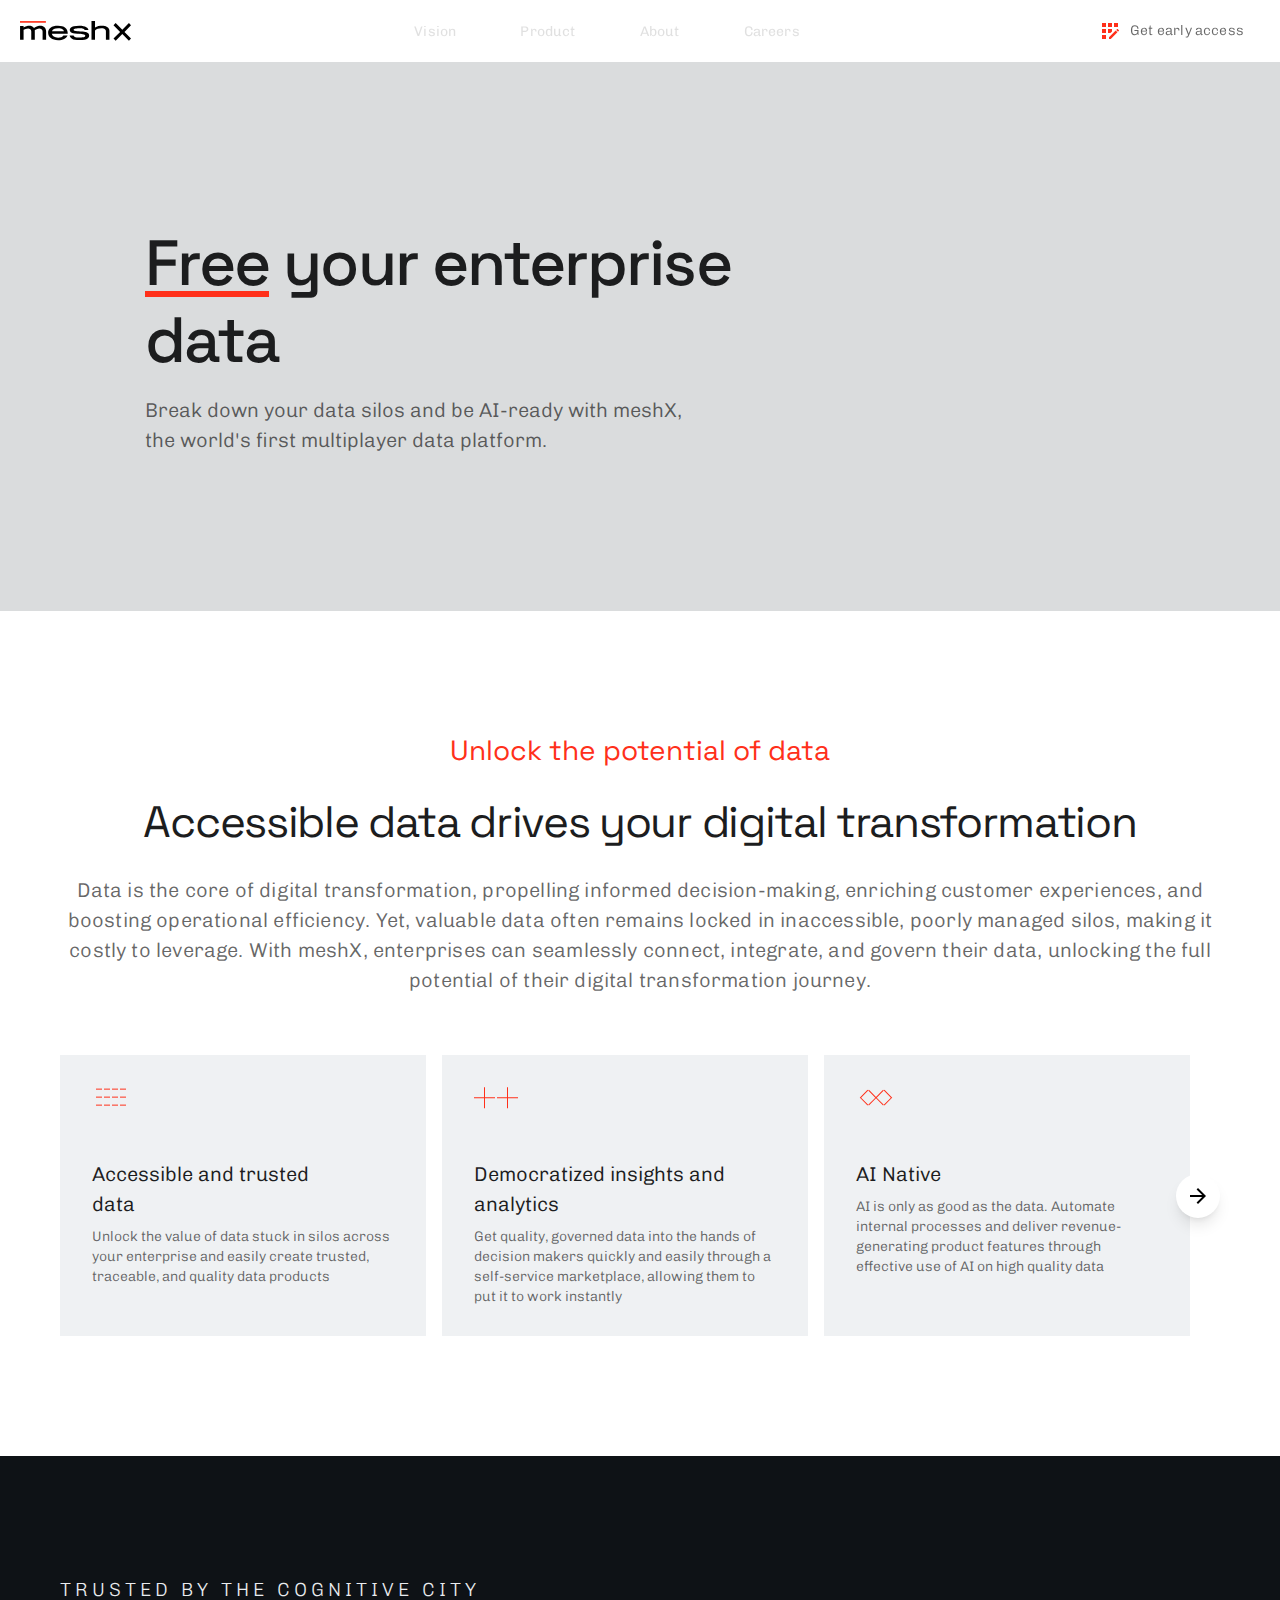
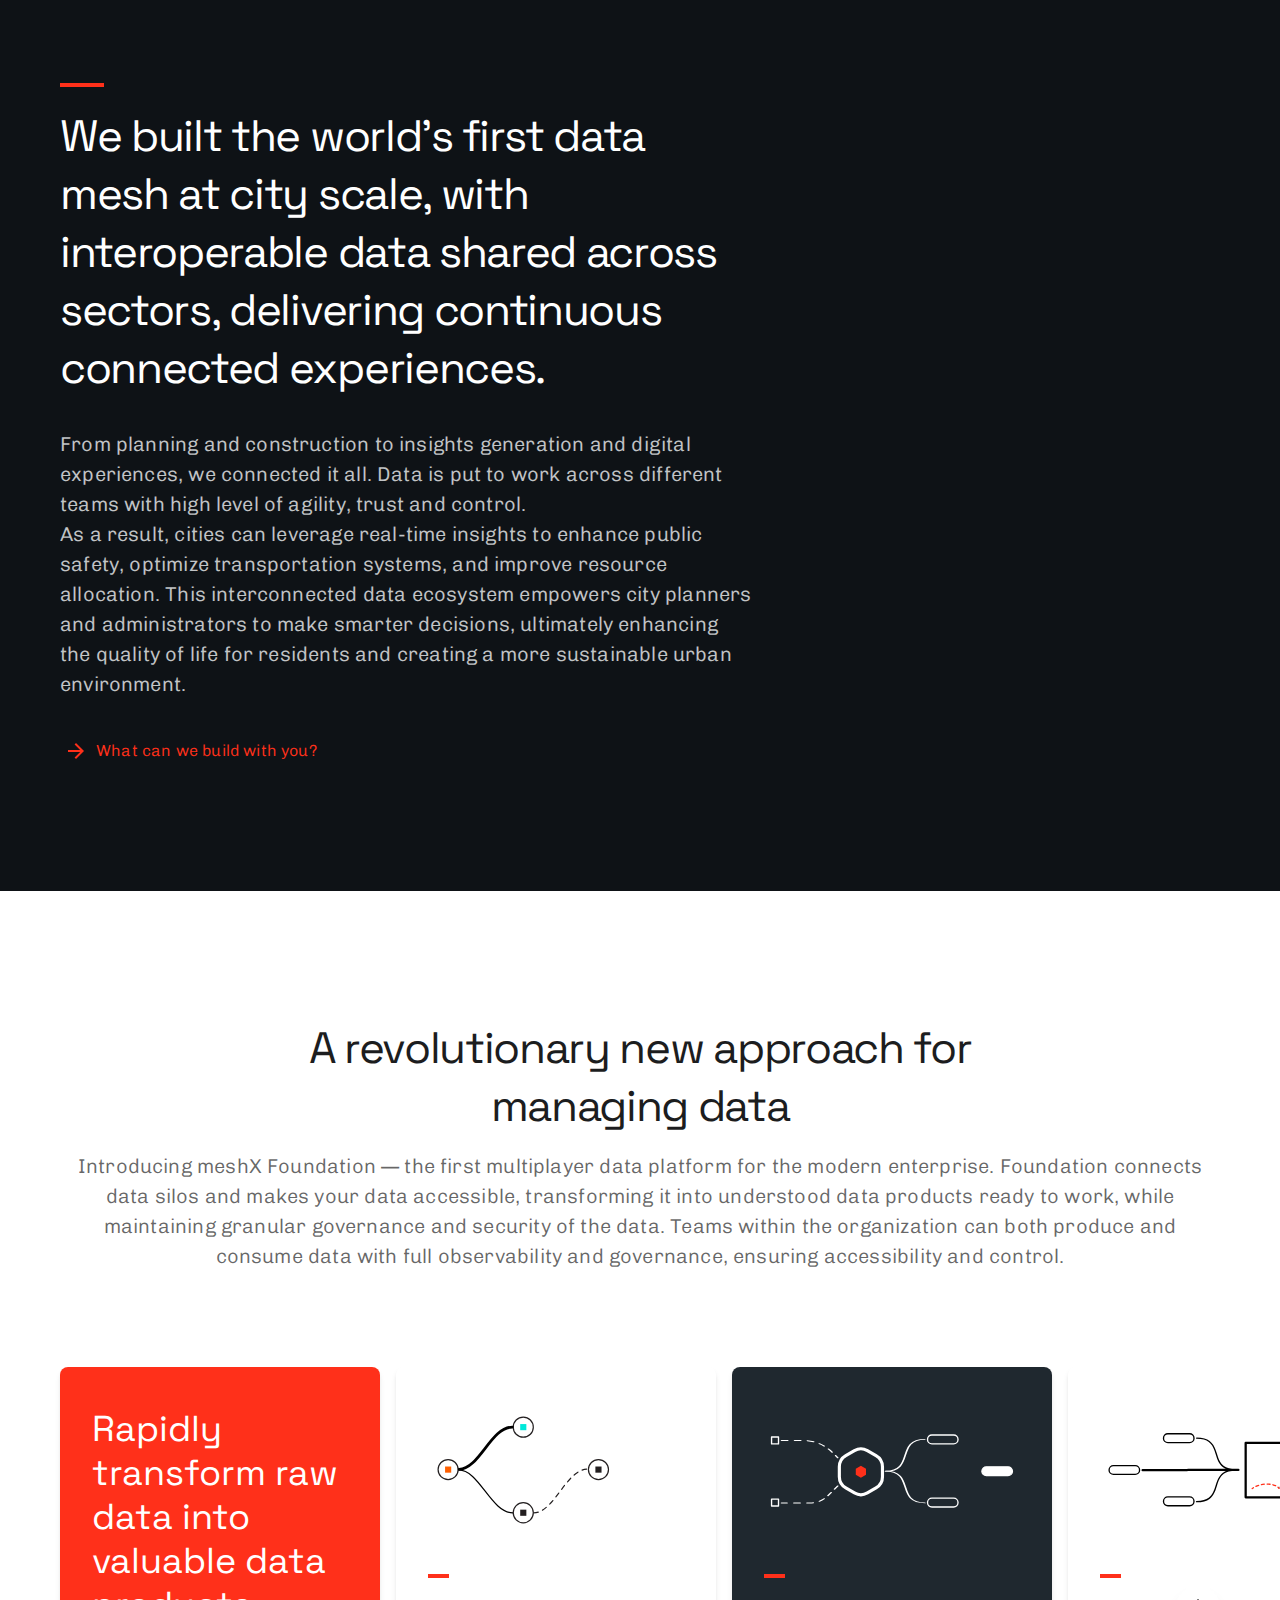
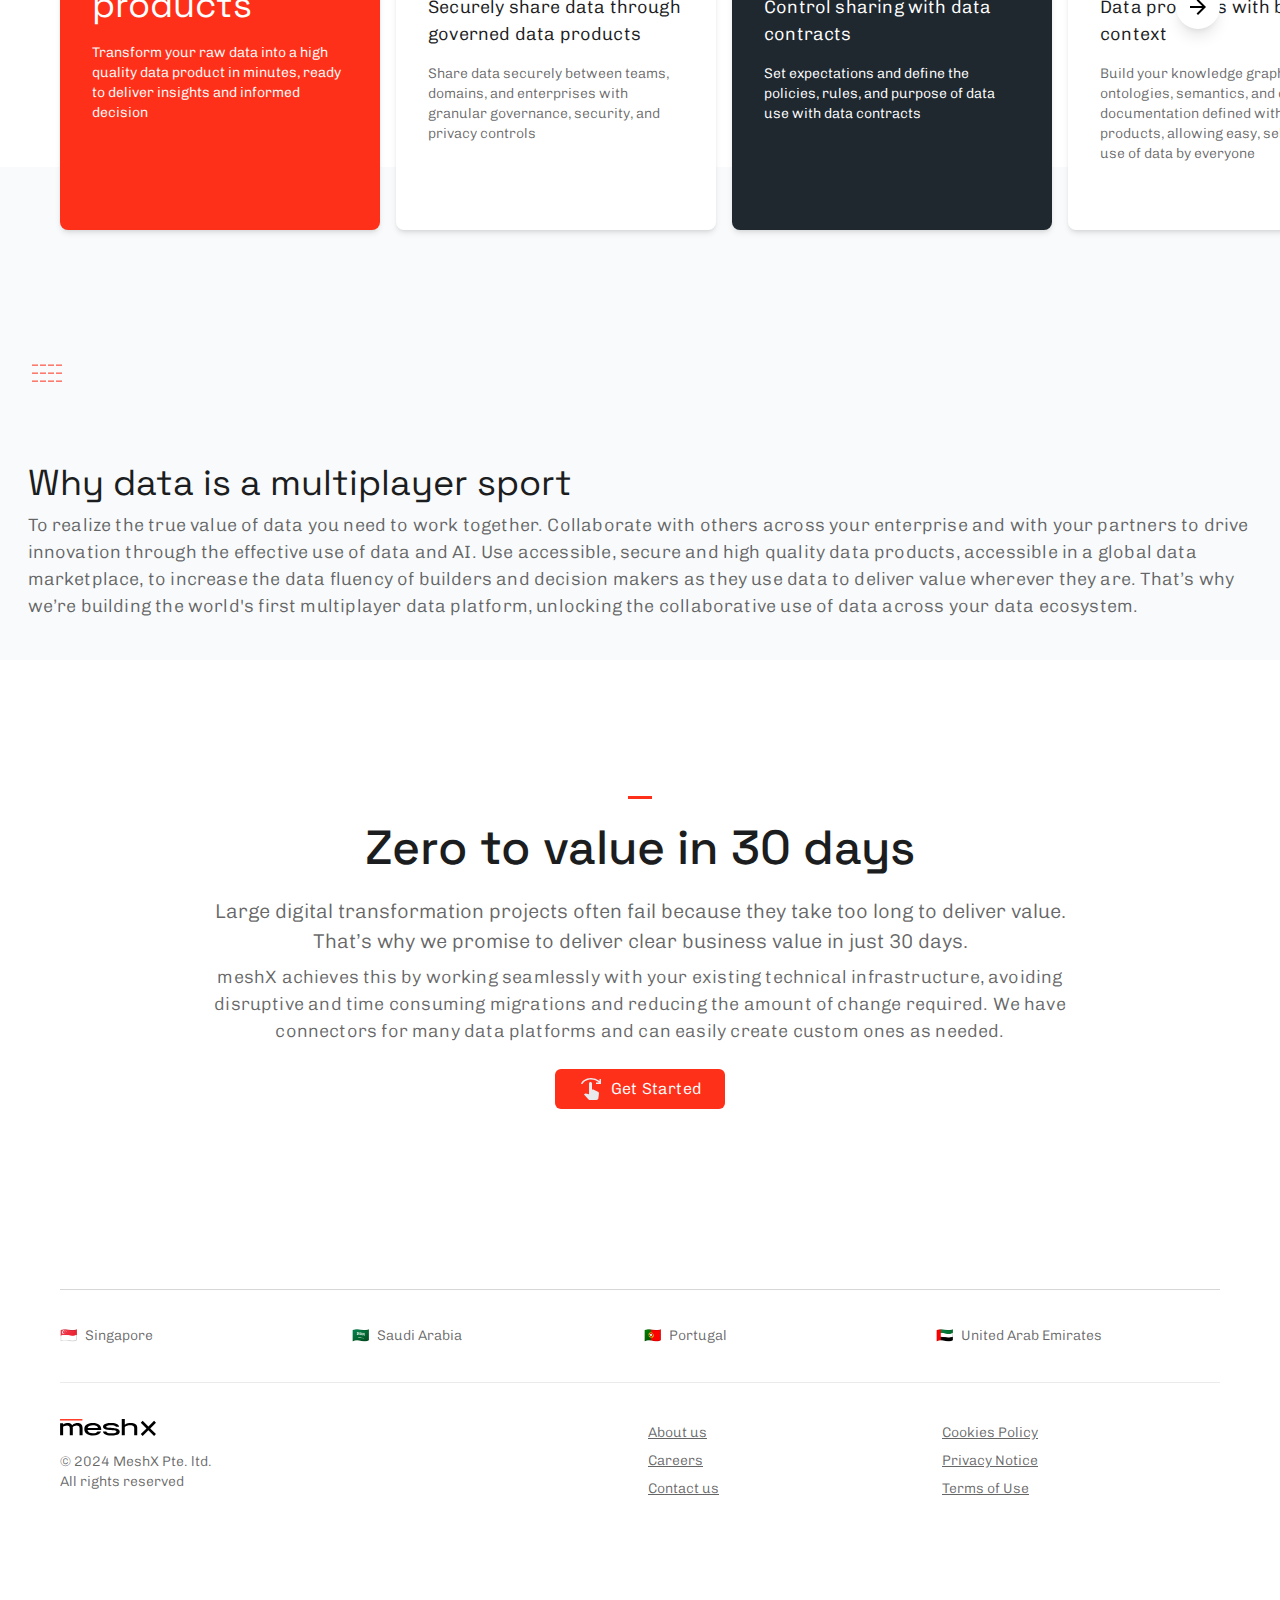
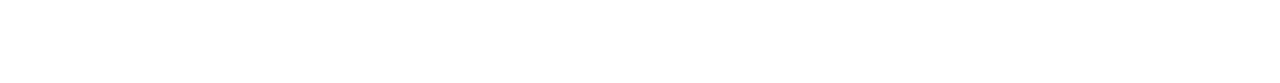
==== commit 0cdc9d38: "landing - add button" ====
--- a/index.html
+++ b/index.html
@@ -1 +1 @@
-<!DOCTYPE html><html lang="en" data-theme="system"><head><meta charSet="UTF-8"/><meta charSet="utf-8"/><meta name="viewport" content="width=device-width, initial-scale=1.0"/><meta name="viewport" content="width=device-width, initial-scale=1"/><link rel="preload" as="image" href="/img/logos/ad-airport.png"/><link rel="preload" as="image" href="/img/logos/etihad.png"/><link rel="preload" as="image" href="/img/logos/dubai-airport.png"/><link rel="preload" as="image" href="/img/logos/nesma.png"/><link rel="preload" as="image" href="/img/logos/pif.png"/><link rel="stylesheet" href="/_next/static/css/a6a190e105e818ba.css" data-precedence="next"/><link rel="preload" as="script" fetchPriority="low" href="/_next/static/chunks/webpack-cceda007551b34ac.js"/><script src="/_next/static/chunks/fd9d1056-825346fc5e684434.js" async=""></script><script src="/_next/static/chunks/23-a45bf9c9bfe6b796.js" async=""></script><script src="/_next/static/chunks/main-app-365de8648591138d.js" async=""></script><script src="/_next/static/chunks/868-4d7db2543ae62a2a.js" async=""></script><script src="/_next/static/chunks/833-548783a7a95f9504.js" async=""></script><script src="/_next/static/chunks/273-a44e596f7545297a.js" async=""></script><script src="/_next/static/chunks/app/(publicPages)/page-20555c4e27464e42.js" async=""></script><script src="/_next/static/chunks/138-c25bc852e826e882.js" async=""></script><script src="/_next/static/chunks/app/(publicPages)/layout-44bee4bda697fc00.js" async=""></script><meta name="description" content="Multi-player data platform for the modern enterprise"/><title>Multiplayer Data Platform</title><link rel="apple-touch-icon" sizes="180x180" href="/favicon/apple-touch-icon.png?v=2"/><link rel="icon" type="image/png" sizes="32x32" href="/favicon/favicon-32x32.png?v=2"/><link rel="icon" type="image/png" sizes="16x16" href="/favicon/favicon-16x16.png?v=2"/><link rel="manifest" href="/site.webmanifest"/><link rel="preconnect" href="https://fonts.googleapis.com"/><link rel="preconnect" href="https://fonts.gstatic.com" crossorigin="anonymous"/><title>MeshX</title><meta name="description" content="MeshX"/><link href="https://fonts.googleapis.com/css2?family=Chivo:ital,wght@0,100..900;1,100..900&amp;family=Space+Grotesk:wght@300..700&amp;display=swap" rel="stylesheet"/><script src="/_next/static/chunks/polyfills-78c92fac7aa8fdd8.js" noModule=""></script></head><body class="min-h-screen"><div class="fixed inset-x-0 top-0 h-[62px] z-30 text-[14px] bg-[#FFFFFFED]"><div class="cont relative"><div class="flex items-center justify-between absolute left-6 right-6 md:left-5 md:right-5 h-[62px]"><a class="hidden md:block min-w-[112px]" href="/"><svg xmlns="http://www.w3.org/2000/svg" viewBox="0 0 200 36" class="logo h-5"><path fill-rule="evenodd" d="M180.268 19.589 168.307 7.643l3.907-3.902 11.96 11.946 11.919-11.946L200 7.643l-11.92 11.946L200 31.496l-3.907 3.901-11.919-11.946-11.96 11.946-3.907-3.901zm-123.066 3.54c.805 4.263 4.792 6.798 11.356 6.798 4.671 0 7.732-1.448 9.584-4.023h7.45c-2.215 5.39-8.175 8.528-17.034 8.528-11.074 0-17.92-5.068-17.92-13.153s5.839-12.872 17.92-12.872c11.115 0 17.316 5.028 17.316 13.193v1.529zm21.907-4.505c-.725-4.787-7.047-5.712-10.551-5.712-6.403 0-9.907 2.092-11.074 5.712zm55.935-1.69v16.733h-6.363V0h6.363v11.745c3.544-2.614 8.497-3.258 12.967-3.258 5.638 0 12.967 2.414 12.967 9.01v16.17h-6.363V18.342c0-4.384-4.832-5.27-8.497-5.27-4.027 0-9.02 1.288-11.074 3.862M6.461 15.928v17.74H.1V9.09H6.46v2.615c2.9-2.333 7.41-3.218 10.148-3.218 3.141 0 6.645 1.087 8.578 4.304 3.342-3.459 8.819-4.304 11.517-4.304 4.631 0 10.31 2.373 10.31 10.297v14.883H40.65V18.784c0-4.022-3.261-5.35-5.919-5.35-2.577 0-7.209 2.012-8.215 3.38.08.603.12 1.286.12 1.97v14.883h-6.362V18.784c0-4.022-3.02-5.35-5.678-5.35-2.175 0-7.007 1.81-8.135 2.495m89.964 9.976c.563 1.489 2.054 3.983 10.792 3.983 8.94 0 10.309-1.77 10.309-3.178 0-.764-.523-2.615-4.631-3.017-2.094-.201-5.154-.443-9.624-.684-13.209-.724-13.612-4.706-13.612-6.757 0-2.052.202-7.844 17.035-7.844 11.799 0 16.188 4.224 16.51 7.844h-6.846c-.281-3.178-7.288-3.38-9.705-3.38-2.456 0-10.309.282-10.309 3.098 0 1.528 2.135 2.131 7.088 2.413 2.456.12 7.168.443 9.544.644 7.208.644 11.477 2.574 11.477 6.959 0 3.66-1.45 8.326-17.397 8.366-13.128.04-16.47-3.861-17.759-8.447z" clip-rule="evenodd"></path><path fill="#FF301A" d="M46.623.138H0V3.15h46.623z"></path></svg></a><div class="md:hidden"><div class="py-4 flex items-center gap-3"><svg xmlns="http://www.w3.org/2000/svg" viewBox="0 0 200 36" class="logo h-[19px] md:h-5 "><path fill-rule="evenodd" d="M180.268 19.589 168.307 7.643l3.907-3.902 11.96 11.946 11.919-11.946L200 7.643l-11.92 11.946L200 31.496l-3.907 3.901-11.919-11.946-11.96 11.946-3.907-3.901zm-123.066 3.54c.805 4.263 4.792 6.798 11.356 6.798 4.671 0 7.732-1.448 9.584-4.023h7.45c-2.215 5.39-8.175 8.528-17.034 8.528-11.074 0-17.92-5.068-17.92-13.153s5.839-12.872 17.92-12.872c11.115 0 17.316 5.028 17.316 13.193v1.529zm21.907-4.505c-.725-4.787-7.047-5.712-10.551-5.712-6.403 0-9.907 2.092-11.074 5.712zm55.935-1.69v16.733h-6.363V0h6.363v11.745c3.544-2.614 8.497-3.258 12.967-3.258 5.638 0 12.967 2.414 12.967 9.01v16.17h-6.363V18.342c0-4.384-4.832-5.27-8.497-5.27-4.027 0-9.02 1.288-11.074 3.862M6.461 15.928v17.74H.1V9.09H6.46v2.615c2.9-2.333 7.41-3.218 10.148-3.218 3.141 0 6.645 1.087 8.578 4.304 3.342-3.459 8.819-4.304 11.517-4.304 4.631 0 10.31 2.373 10.31 10.297v14.883H40.65V18.784c0-4.022-3.261-5.35-5.919-5.35-2.577 0-7.209 2.012-8.215 3.38.08.603.12 1.286.12 1.97v14.883h-6.362V18.784c0-4.022-3.02-5.35-5.678-5.35-2.175 0-7.007 1.81-8.135 2.495m89.964 9.976c.563 1.489 2.054 3.983 10.792 3.983 8.94 0 10.309-1.77 10.309-3.178 0-.764-.523-2.615-4.631-3.017-2.094-.201-5.154-.443-9.624-.684-13.209-.724-13.612-4.706-13.612-6.757 0-2.052.202-7.844 17.035-7.844 11.799 0 16.188 4.224 16.51 7.844h-6.846c-.281-3.178-7.288-3.38-9.705-3.38-2.456 0-10.309.282-10.309 3.098 0 1.528 2.135 2.131 7.088 2.413 2.456.12 7.168.443 9.544.644 7.208.644 11.477 2.574 11.477 6.959 0 3.66-1.45 8.326-17.397 8.366-13.128.04-16.47-3.861-17.759-8.447z" clip-rule="evenodd"></path><path fill="#FF301A" d="M46.623.138H0V3.15h46.623z"></path></svg></div></div><div class="gap-8 hidden md:flex"><a class="px-4 py-2.5 flex gap-2 items-center text-label-3 font-normal [&amp;_svg]:size-4 [&amp;_svg]:stroke-current border-y-2 border-transparent opacity-20" href="/"><div>Vision</div></a><a class="px-4 py-2.5 flex gap-2 items-center text-label-3 font-normal [&amp;_svg]:size-4 [&amp;_svg]:stroke-current border-y-2 border-transparent opacity-20" href="/"><div>Product</div></a><a class="px-4 py-2.5 flex gap-2 items-center text-label-3 font-normal [&amp;_svg]:size-4 [&amp;_svg]:stroke-current border-y-2 border-transparent opacity-20" href="/"><div>About</div></a><a class="px-4 py-2.5 flex gap-2 items-center text-label-3 font-normal [&amp;_svg]:size-4 [&amp;_svg]:stroke-current border-y-2 border-transparent opacity-20" href="/"><div>Careers</div></a></div><div><button type="button" class="button group/button font-brown sz-s out-normal rounded-md icon-left box-border leading-5 flex items-center gap-2 text-ink-2 fill-accent hover:bg-accent hover:text-white hover:fill-white h-8 px-4"><div class="button-ico text-xs [&amp;_svg]:size-6"><svg xmlns="http://www.w3.org/2000/svg" viewBox="0 0 24 24"><path fill="none" d="M0 0h24v24H0z"></path><path d="M10 4h4v4h-4zM4 16h4v4H4zM4 10h4v4H4zM4 4h4v4H4zM14 12.42V10h-4v4h2.42zM20.88 11.29l-1.17-1.17a.41.41 0 0 0-.58 0l-.88.88L20 12.75l.88-.88a.41.41 0 0 0 0-.58M11 18.25V20h1.75l6.67-6.67-1.75-1.75zM16 4h4v4h-4z"></path></svg></div><div class="button-children flex-auto text-left">Get early access</div></button></div></div></div></div><main class=""><div class=""><div class="bg-[#DADCDD]  z-20 relative"><div class="max-w-[1070px] mx-auto mt-[62px] pt-[61px] md:pt-[163px] pb-[63px] md:pb-[156px] text-center md:text-left md:bg-[url(&#x27;/img/hero-banner.png&#x27;)] bg-[center_right] bg-[length:535px_445px] bg-no-repeat "><div class="md:max-w-[591px] mx-4 md:ml-10"><h1 class="hero"><span class="border-accent border-b-[6px] leading-[56px] inline-block">Free</span> your enterprise data</h1><p class="text-lg mt-5 md:mt-4">Break down your data silos and be AI-ready with meshX, the world&#x27;s first multiplayer data platform.</p></div></div></div><div class="py-20 md:py-[120px]"><div class="cont text-center"><h3 class="text-accent">The potential of data</h3><h1 class="mt-5 md:mt-6">Accessible data drives your digital transformation</h1><div class="mt-5 md:mt-6 max-w-[1202px] md:text-lg mx-auto">Data is at the core of a digital transformation. When used effectively data drives decision-making, enhances customers&#x27; experience, and improves efficiency. However, that data is often inaccessible, stuck in poorly governed silos, and expensive to use, preventing organizations from realizing its value. With meshX enterprises can easily connect, integrate, and govern their data, unlocking their digital transformation.</div></div><div class="overflow-hidden select-none mt-10 md:mt-[60px] h-[281px]"><div class="cont overflow-visible h-full"><div class="relative h-full"><div class="grid grid-rows-1 grid-flow-col gap-4 absolute h-full" style="left:0"><div class="max-w-md w-[366px] min-w-[366px] bg-canvas-darker p-8"><svg xmlns="http://www.w3.org/2000/svg" width="40" height="22" fill="none"><path stroke="#FF301A" stroke-dasharray="6 2" d="M4 2.138h32M4 10.138h32M4 18.138h32"></path></svg><h4 class="mt-[50px] text-lg text-ink">Accessible and trusted<br/>data</h4><p class="mt-2 text-sm text-ink-2">Unlock the value of data stuck in silos across your enterprise and easily create trusted, traceable, and quality data products</p></div><div class="max-w-md w-[366px] min-w-[366px] bg-canvas-darker p-8"><svg xmlns="http://www.w3.org/2000/svg" width="44" height="22" fill="none"><path fill="#FF301A" fill-rule="evenodd" d="M10 .138h1v10h10v1H11v10h-1v-10H0v-1h10zm23 0h1v10h10v1H34v10h-1v-10H23v-1h10z" clip-rule="evenodd"></path></svg><h4 class="mt-[50px] text-lg text-ink">Democratized insights and analytics</h4><p class="mt-2 text-sm text-ink-2">Get quality, governed data into the hands of decision makers quickly and easily through a self-service marketplace, allowing them to put it to work instantly</p></div><div class="max-w-md w-[366px] min-w-[366px] bg-canvas-darker p-8"><svg xmlns="http://www.w3.org/2000/svg" width="40" height="22" fill="none"><path fill="#FF301A" d="m3.736 10.638.707.707 7.072 7.071.707-.707-7.071-7.071 7.07-7.071-.707-.707-7.07 7.07zM12.93 2.86l-.707.707 7.07 7.07-7.07 7.072.707.707L20 11.345l7.072 7.071.707-.707-7.071-7.071 7.071-7.071-.707-.707L20 9.93z"></path><path fill="#FF301A" d="m28.485 2.86-.708.707 7.071 7.07-7.07 7.072.707.707 7.07-7.071.708-.707-.707-.707z"></path></svg><h4 class="mt-[50px] text-lg text-ink">AI Native</h4><p class="mt-2 text-sm text-ink-2">AI is only as good as the data. Automate internal processes and deliver revenue-generating product features through the effective use of AI on high quality data</p></div></div><div class="absolute left-0 p-2.5 bg-white rounded-full cursor-pointer shadow-lg absolute-center-y hidden"><svg xmlns="http://www.w3.org/2000/svg" viewBox="0 0 24 24" class="size-6"><path fill="none" d="M0 0h24v24H0z"></path><path d="M20 11H7.83l5.59-5.59L12 4l-8 8 8 8 1.41-1.41L7.83 13H20z"></path></svg></div><div class="absolute right-0 p-2.5 bg-white rounded-full cursor-pointer shadow-lg absolute-center-y hidden md:block"><svg xmlns="http://www.w3.org/2000/svg" viewBox="0 0 24 24" class="size-6"><path fill="none" d="M0 0h24v24H0z"></path><path d="m12 4-1.41 1.41L16.17 11H4v2h12.17l-5.58 5.59L12 20l8-8z"></path></svg></div></div></div></div></div><div class="py-10 md:py-[120px] bg-layer-darkest bg-[url(&#x27;/img/geo-lines.svg&#x27;)] bg-center bg-cover"><div class="cont md:flex gap-24"><div class="max-w-[891px]"><h4 class="uppercase text-[#EAECEF] tracking-[4px] font-extralight text-[19px]">Trusted by the Cognitive City</h4><div class="md:hidden mt-8 bg-[url(&#x27;/img/cognitive.jpg&#x27;)] bg-center bg-cover rounded-lg opacity-80 h-[240px]"></div><div class="mt-8 md:mt-20 h-1 w-11 bg-accent"></div><h1 class="mt-5 mf:mt-8 text-white">We built the world&#x27;s first data mesh at a city scale, with interoperable data shared across sectors providing its citizens with continuous, connected experiences.</h1><p class="mt-5 md:mt-8 md:text-lg text-canvas-darker opacity-80">A rich data marketplace provides a global catalog of high-quality, trusted and governed data products. <br/>All this while maintaining the autonomy of sectors and teams, working with their existing infrastructure and their approach to data management. <br/>What can we build with you?</p></div><div class="hidden md:block min-w-[32%] min-h-[641px] bg-[url(&#x27;/img/cognitive.jpg&#x27;)] bg-center bg-cover rounded-lg opacity-80"></div></div></div><div class="py-[60px] md:py-[120px] "><div class="cont text-center"><div class="max-w-[1128px] mx-auto"><h1 class="mt-2 max-w-[764px] mx-auto">A revolutionary new approach for managing data</h1><div class="mt-4 md:text-lg  ">Introducing Foundation - the Al-first multi-player data platform for the modern enterprise. Foundation connects data silos and makes your data accessible, transforming data into understood data products ready to work, while maintaining granular governance and security of the data. Democratize access to your data both within your enterprise and externally with secured, shared data products accessed through a self-service marketplace. Working with your existing data infrastructure, Foundation allows you to convert raw data to a data product in just 2 hours.</div></div></div><div class="overflow-hidden select-none mt-20 md:mt-24 h-[480px]"><div class="cont overflow-visible h-full"><div class="relative h-full"><div class="grid grid-rows-1 grid-flow-col gap-4 absolute h-full" style="left:0"><div class="min-w-[310px] md:min-w-[320px] h-[463px] px-8 relative rounded-lg shadow-md pt-10 bg-accent text-white [&amp;_h2]:text-white"><h2 class="text-ink leading-[44px]">Rapidly transform raw data into valuable data products</h2><p class="mt-4 text-sm">Transform your raw data into a high quality data product in hours, ready to share with decision makers across your enterprise and beyond</p></div><div class="min-w-[310px] md:min-w-[320px] h-[463px] px-8 relative bg-white rounded-lg shadow-md pt-0"><div class="h-[169px] md:h-[207px] flex items-center"><svg xmlns="http://www.w3.org/2000/svg" xml:space="preserve" style="fill-rule:evenodd;clip-rule:evenodd;stroke-linecap:round;stroke-linejoin:round;stroke-miterlimit:1.5" viewBox="0 0 260 140" class="h-[125px]"><path d="M4464.26-928.886h549.559v341.936H4464.26z" style="fill:none" transform="matrix(.4731 0 0 .40943 -2112.07 380.317)"></path><circle cx="2828.2" cy="383.181" r="35.384" style="fill:none;stroke:#231f20;stroke-width:4.23px" transform="matrix(.31769 0 0 .31769 -875.946 -52.743)"></circle><path d="M2922.51 820.6h16.044v16.044h-16.044z" style="fill:#ff6000" transform="matrix(.42947 0 0 .42946 -1236.017 -286.874)"></path><circle cx="2828.2" cy="383.181" r="35.384" style="fill:none;stroke:#231f20;stroke-width:4.23px" transform="matrix(.31769 0 0 .31769 -707.584 -52.743)"></circle><path d="M2922.51 820.6h16.044v16.044h-16.044z" style="fill:#231f20" transform="matrix(.42947 0 0 .42946 -1067.654 -286.874)"></path><circle cx="2828.2" cy="383.181" r="35.384" style="fill:none;stroke:#231f20;stroke-width:4.23px" transform="matrix(.31769 0 0 .31769 -791.792 -4.424)"></circle><path d="M2922.51 820.6h16.044v16.044h-16.044z" style="fill:#231f20" transform="matrix(.42947 0 0 .42946 -1151.863 -238.555)"></path><circle cx="2828.2" cy="383.181" r="35.384" style="fill:none;stroke:#231f20;stroke-width:4.23px" transform="matrix(.31769 0 0 .31769 -791.792 -100.298)"></circle><path d="M2922.51 820.6h16.044v16.044h-16.044z" style="fill:#00e9da" transform="matrix(.42947 0 0 .42946 -1151.863 -334.428)"></path><path d="M2966.83 826.192c72.57 0 114.41-150.276 190.89-150.276" style="fill:none;stroke:#000;stroke-width:9.96px" transform="matrix(.31273 0 0 .3147 -893.058 -191.37)"></path><path d="M2966.83 826.192c72.57 0 114.41-150.276 190.89-150.276" style="fill:none;stroke:#000;stroke-width:4.22px" transform="matrix(.31769 0 0 -.3197 -908.197 333.515)"></path><path d="M2966.83 826.192c72.57 0 114.41-150.276 190.89-150.276" style="fill:none;stroke:#231f20;stroke-width:4.11px;stroke-dasharray:16.44,16.44,0,0,0,0" transform="matrix(.31769 0 0 .32627 -824.145 -152.138)"></path></svg></div><div class="delimiter w-[21px] h-1 bg-accent"></div><div class="title text-ink mt-2.5 md:mt-4">Securely share data products</div><p class="mt-4 text-sm">Share data products securely between teams, domains, and enterprises with granular governance, security, and privacy controls</p></div><div class="min-w-[310px] md:min-w-[320px] h-[463px] px-8 relative rounded-lg shadow-md pt-0 bg-layer-darker text-white [&amp;_.title]:text-white"><div class="h-[169px] md:h-[207px] flex items-center"><svg xmlns="http://www.w3.org/2000/svg" xml:space="preserve" style="fill-rule:evenodd;clip-rule:evenodd;stroke-linecap:round;stroke-linejoin:round;stroke-miterlimit:1.5" viewBox="0 0 260 140" class="h-[140px]"><path d="M4464.26-928.886h549.559v341.936H4464.26z" style="fill:none" transform="matrix(.4731 0 0 .40943 -2112.07 380.317)"></path><path d="M3285.25 1057.61c12.47-7.2 27.83-7.2 40.3 0 8.56 4.93 18.51 10.68 27.06 15.62a40.3 40.3 0 0 1 20.15 34.9v31.25c0 14.39-7.68 27.7-20.15 34.9-8.55 4.93-18.5 10.68-27.06 15.62a40.3 40.3 0 0 1-40.3 0c-8.55-4.94-18.5-10.69-27.06-15.62a40.31 40.31 0 0 1-20.15-34.9v-31.25c0-14.4 7.68-27.7 20.15-34.9 8.56-4.94 18.51-10.69 27.06-15.62" style="fill:none;stroke:#fff;stroke-width:9.84px" transform="matrix(.32507 0 0 .32507 -976.069 -294.526)"></path><path d="M3372.76 1084.86v44.46c0 21.33-14.43 41.8-40.11 56.89-10.09 5.93-18.11 10.64-18.11 10.64" style="fill:none;stroke:#fff;stroke-width:3.23px;stroke-dasharray:12.94,12.94,0,0,0,0" transform="matrix(0 -.29997 .51072 0 -536.386 1050.777)"></path><path d="m3297.26 1196.83-34.34-19.82c-15.94-9.2-24.88-21.63-24.88-34.58v-57.57" style="fill:none;stroke:#fff;stroke-width:3.26px;stroke-dasharray:13.02,13.02,0,0,0,0" transform="matrix(0 -.29196 .51072 0 -536.386 1047.872)"></path><path d="m3305.4 1045.97 67.36 38.89v77.78l-67.36 38.89-67.36-38.89v-77.78z" style="fill:#ff301a" transform="matrix(.07712 0 0 .07712 -156.5 -15.893)"></path><path d="M3275.54 1353.81c0 7.59-6.16 13.76-13.75 13.76h-67.8c-7.6 0-13.76-6.17-13.76-13.76s6.16-13.76 13.76-13.76h67.8c7.59 0 13.75 6.17 13.75 13.76" style="fill:#fff;stroke:#fff;stroke-width:4.23px" transform="matrix(.32507 0 0 .32507 -812.47 -369.833)"></path><path d="M3275.54 1353.81c0 7.59-6.16 13.76-13.75 13.76h-67.8c-7.6 0-13.76-6.17-13.76-13.76s6.16-13.76 13.76-13.76h67.8c7.59 0 13.75 6.17 13.75 13.76" style="fill:none;stroke:#fff;stroke-width:4.23px" transform="matrix(.32507 0 0 .32507 -867.724 -402.164)"></path><path d="M3275.54 1353.81c0 7.59-6.16 13.76-13.75 13.76h-67.8c-7.6 0-13.76-6.17-13.76-13.76s6.16-13.76 13.76-13.76h67.8c7.59 0 13.75 6.17 13.75 13.76" style="fill:none;stroke:#fff;stroke-width:4.23px" transform="matrix(.32507 0 0 .32507 -867.724 -338.006)"></path><path d="M2922.51 820.6h16.044v16.044h-16.044z" style="fill:none;stroke:#fff;stroke-width:3.13px" transform="matrix(0 -.43944 .43944 0 -352.924 1326.786)"></path><path d="M2922.51 820.6h16.044v16.044h-16.044z" style="fill:none;stroke:#fff;stroke-width:3.13px" transform="matrix(0 -.43944 .43944 0 -352.924 1389.856)"></path><path d="M3262.23 991.034c0 90.956 221.99 30.866 221.99 121.816" style="fill:none;stroke:#fff;stroke-width:5.43px" transform="matrix(0 -.14564 .32774 0 -201.357 545.327)"></path><path d="M3262.23 991.034c0 90.956 221.99 30.866 221.99 121.816" style="fill:none;stroke:#fff;stroke-width:5.41px" transform="matrix(0 .14513 .3289 0 -202.51 -403.237)"></path><path d="M3262.23 987.938c0 90.952 221.99 31.112 221.99 122.062" style="fill:none;stroke:#fff;stroke-width:4.07px" transform="matrix(0 .00091 .79713 0 -666.533 67.23)"></path></svg></div><div class="delimiter w-[21px] h-1 bg-accent"></div><div class="title text-ink mt-2.5 md:mt-4">Explicitly define data contracts</div><p class="mt-4 text-sm">Set expectations and define the policies, rules, and purpose of the data product with data contracts</p></div><div class="min-w-[310px] md:min-w-[320px] h-[463px] px-8 relative bg-white rounded-lg shadow-md pt-0"><div class="h-[169px] md:h-[207px] flex items-center"><svg xmlns="http://www.w3.org/2000/svg" xml:space="preserve" style="fill-rule:evenodd;clip-rule:evenodd;stroke-linejoin:round;stroke-miterlimit:2" viewBox="0 0 260 140" class="h-[152px]"><path d="M4464.26-928.886h549.559v341.936H4464.26z" style="fill:none" transform="matrix(.4731 0 0 .40943 -2112.06 380.317)"></path><path d="M8.546 69a5.16 5.16 0 0 1 5.159-5.16h22.04A5.164 5.164 0 0 1 40.907 69a5.164 5.164 0 0 1-5.162 5.158h-22.04A5.16 5.16 0 0 1 8.545 69m1.375 0a3.785 3.785 0 0 0 3.784 3.783h22.04a3.783 3.783 0 1 0 0-7.568h-22.04A3.787 3.787 0 0 0 9.92 69M63.8 36.666a5.16 5.16 0 0 1 5.159-5.159h22.04a5.164 5.164 0 0 1 5.162 5.16 5.164 5.164 0 0 1-5.162 5.158h-22.04a5.16 5.16 0 0 1-5.159-5.159m1.375 0a3.785 3.785 0 0 0 3.784 3.784h22.04a3.783 3.783 0 1 0 0-7.567h-22.04a3.787 3.787 0 0 0-3.784 3.783M63.8 100.824a5.16 5.16 0 0 1 5.159-5.158h22.04a5.164 5.164 0 0 1 5.162 5.158 5.164 5.164 0 0 1-5.162 5.16h-22.04a5.16 5.16 0 0 1-5.159-5.16m1.375 0a3.785 3.785 0 0 0 3.784 3.784h22.04a3.783 3.783 0 1 0 0-7.567h-22.04a3.787 3.787 0 0 0-3.784 3.783M138.1 68.263a.689.689 0 0 1 0 1.376c-6.157 0-10.263-1.36-13.147-3.497-4.31-3.194-5.91-8.16-7.473-13.15-1.472-4.71-2.907-9.442-6.978-12.455-2.703-2.003-6.561-3.228-12.326-3.228a.689.689 0 0 1 0-1.376c6.155 0 10.262 1.36 13.146 3.497 4.31 3.194 5.912 8.162 7.472 13.15 1.475 4.71 2.907 9.442 6.978 12.455 2.704 2.003 6.561 3.228 12.328 3.228"></path><path d="M138.1 68.262a.688.688 0 0 1 0 1.376c-5.787 0-9.661 1.222-12.375 3.217-4.081 3.003-5.522 7.718-7.002 12.41-1.566 4.972-3.17 9.923-7.5 13.105-2.894 2.13-7.011 3.485-13.188 3.485a.69.69 0 0 1-.691-.688c0-.38.31-.69.69-.69 5.79 0 9.66-1.22 12.374-3.215 4.085-3.003 5.523-7.718 7.003-12.41 1.568-4.972 3.174-9.923 7.499-13.105 2.894-2.13 7.015-3.485 13.19-3.485"></path><path d="M140.57 67.805a1.147 1.147 0 0 1 0 2.294c-72.501 0-24.8.202-97.3.202a1.15 1.15 0 0 1-1.148-1.147 1.15 1.15 0 0 1 1.148-1.147c72.5 0 24.799-.202 97.3-.202M194.14 85.06c0-.634.532-1.146 1.151-1.146.65 0 1.152.512 1.152 1.145V96.76a1.14 1.14 0 0 1-1.152 1.146h-47.348a1.14 1.14 0 0 1-1.151-1.146V41.547a1.14 1.14 0 0 1 1.15-1.146h47.35c.649 0 1.15.513 1.15 1.146v22.978c0 .633-.501 1.15-1.15 1.15-.62 0-1.152-.517-1.152-1.15V42.693h-45.046v52.921h45.046z"></path><path d="M188.174 88.747a3.13 3.13 0 0 1-4.395.47 3.134 3.134 0 0 1-.466-4.397l21.78-28.693a3.125 3.125 0 0 1 4.867 3.924z"></path><path d="M9139.69 89.875a.66.66 0 0 1-.93-.068.657.657 0 0 1 .07-.933c.38-.331.79-.645 1.22-.941a.662.662 0 0 1 .75 1.091q-.585.402-1.11.851m3.57-2.232a.665.665 0 0 1-.88-.326.667.667 0 0 1 .33-.877c.9-.411 1.85-.767 2.83-1.068.35-.107.72.09.83.439.1.35-.09.72-.44.827-.93.284-1.83.619-2.67 1.005m5.45-1.689a.654.654 0 0 1-.77-.527.656.656 0 0 1 .52-.774c.98-.186 1.98-.324 2.98-.414a.67.67 0 0 1 .72.6.666.666 0 0 1-.6.718q-1.44.129-2.85.397m5.72-.516a.663.663 0 1 1 .01-1.323c1.02.007 2.03.067 3 .178.36.042.62.37.58.733a.66.66 0 0 1-.73.582c-.93-.106-1.89-.162-2.86-.17m5.66.671a.664.664 0 0 1-.48-.803c.09-.354.45-.57.81-.481 1.05.264 2.02.6 2.89 1.006.33.155.47.549.32.88a.664.664 0 0 1-.88.319c-.8-.372-1.69-.679-2.66-.921m4.91 2.416a.67.67 0 0 1-.01-.936.667.667 0 0 1 .94-.014c.4.395.75.822 1.02 1.28a.663.663 0 0 1-1.14.678 4.5 4.5 0 0 0-.81-1.008" style="fill:#ff301a" transform="translate(-8984.649 -1.493)"></path></svg></div><div class="delimiter w-[21px] h-1 bg-accent"></div><div class="title text-ink mt-2.5 md:mt-4">Data products with business context </div><p class="mt-4 text-sm">Build your knowledge graph on ontologies, semantics, and contextual documentation defined with your data products, allowing easy, self-serve use of data by everyone</p></div><div class="min-w-[310px] md:min-w-[320px] h-[463px] px-8 relative rounded-lg shadow-md pt-0 bg-accent-20 text-white [&amp;_.title]:text-white [&amp;_.delimiter]:bg-white"><div class="h-[169px] md:h-[207px] flex items-center"><svg xmlns="http://www.w3.org/2000/svg" xml:space="preserve" style="fill-rule:evenodd;clip-rule:evenodd;stroke-linejoin:round;stroke-miterlimit:2" viewBox="0 0 260 140" class="w-[240px]"><path d="M4464.26-928.886h549.559v341.936H4464.26z" style="fill:none" transform="matrix(.4731 0 0 .40943 -2112.07 380.317)"></path><path d="M2939.12 820.6v16.044c0 .334-.25.604-.57.604h-16.04c-.31 0-.57-.27-.57-.604V820.6c0-.334.26-.604.57-.604h16.04c.32 0 .57.27.57.604m-1.13.604h-14.92v14.836h14.92z" style="fill:#fff" transform="matrix(2.9519 0 0 2.75896 -8515.952 -2209.74)"></path><path d="M2937.35 821.011c-.21 0-.38-.184-.38-.411s.17-.411.38-.411h1.2c.21 0 .39.184.39.411v1.604c0 .227-.18.411-.39.411s-.38-.184-.38-.411v-1.193zm.82 3.332c0-.227.17-.411.38-.411s.39.184.39.411v3.209c0 .227-.18.412-.39.412s-.38-.185-.38-.412zm0 5.349c0-.227.17-.412.38-.412s.39.185.39.412v3.208c0 .227-.18.412-.39.412s-.38-.185-.38-.412zm0 5.348c0-.227.17-.412.38-.412s.39.185.39.412v1.604c0 .227-.18.411-.39.411h-1.2c-.21 0-.38-.184-.38-.411s.17-.411.38-.411h.82zm-2.43 1.193c.22 0 .39.184.39.411s-.17.411-.39.411h-2.4a.404.404 0 0 1-.39-.411c0-.227.18-.411.39-.411zm-4.01 0c.22 0 .39.184.39.411s-.17.411-.39.411h-2.4a.404.404 0 0 1-.39-.411c0-.227.18-.411.39-.411zm-4.01 0c.21 0 .39.184.39.411s-.18.411-.39.411h-2.4a.4.4 0 0 1-.39-.411c0-.227.17-.411.39-.411zm-4.01 0c.21 0 .39.184.39.411s-.18.411-.39.411h-1.2a.404.404 0 0 1-.39-.411v-1.604c0-.227.18-.412.39-.412s.38.185.38.412v1.193zm-.82-3.333c0 .227-.17.412-.38.412s-.39-.185-.39-.412v-3.208c0-.227.18-.412.39-.412s.38.185.38.412zm0-5.348c0 .227-.17.412-.38.412s-.39-.185-.39-.412v-3.209c0-.227.18-.411.39-.411s.38.184.38.411zm0-5.348c0 .227-.17.411-.38.411a.404.404 0 0 1-.39-.411V820.6c0-.227.18-.411.39-.411h1.2c.21 0 .39.184.39.411s-.18.411-.39.411h-.82zm2.43-1.193a.4.4 0 0 1-.39-.411c0-.227.17-.411.39-.411h2.4c.21 0 .39.184.39.411s-.18.411-.39.411zm4.01 0a.404.404 0 0 1-.39-.411c0-.227.18-.411.39-.411h2.4c.22 0 .39.184.39.411s-.17.411-.39.411zm4.01 0a.404.404 0 0 1-.39-.411c0-.227.18-.411.39-.411h2.4c.22 0 .39.184.39.411s-.17.411-.39.411z" style="fill:#fff" transform="matrix(1.76196 0 0 1.64678 -4990.297 -1290.276)"></path><path d="M9441.65 44.298c0 .626-.51 1.135-1.14 1.135a1.13 1.13 0 0 1-1.13-1.135c0-1.313.15-2.591.44-3.815.15-.609.76-.985 1.37-.839s.99.759.84 1.368a14.2 14.2 0 0 0-.38 3.286m2.07-7.351c-.33.534-1.03.701-1.56.373a1.14 1.14 0 0 1-.38-1.561 16.4 16.4 0 0 1 5.4-5.394 1.135 1.135 0 0 1 1.19 1.934 14.15 14.15 0 0 0-4.65 4.648m8.71-6.335c-.61.146-1.22-.23-1.37-.839a1.14 1.14 0 0 1 .84-1.368 16.4 16.4 0 0 1 7.63 0 1.134 1.134 0 1 1-.53 2.207 14.146 14.146 0 0 0-6.57 0m10.64 1.687a1.127 1.127 0 0 1-.37-1.561 1.13 1.13 0 0 1 1.56-.373c2.19 1.348 4.04 3.2 5.39 5.394a1.133 1.133 0 1 1-1.93 1.188 14.15 14.15 0 0 0-4.65-4.648m6.33 8.713a1.14 1.14 0 0 1 .84-1.368c.61-.146 1.23.23 1.37.839.29 1.224.45 2.502.45 3.815a1.136 1.136 0 0 1-2.27 0c0-1.131-.13-2.232-.39-3.286" style="fill:#fff" transform="matrix(.59689 0 0 .59689 -5470.827 31.292)"></path><path d="M9442.18 44.298a1.67 1.67 0 0 1-3.34 0c0-9.313 7.56-16.874 16.88-16.874 9.31 0 16.87 7.561 16.87 16.874 0 .92-.75 1.667-1.66 1.667a1.67 1.67 0 0 1-1.67-1.667c0-7.473-6.07-13.54-13.54-13.54-7.48 0-13.54 6.067-13.54 13.54" style="fill:#fff" transform="translate(-9321.038 4.358)"></path><path d="M3278.95 1053.55a52.9 52.9 0 0 1 52.9 0l21.12 12.2a52.89 52.89 0 0 1 26.45 45.81v24.38c0 18.91-10.08 36.37-26.45 45.82l-21.12 12.19a52.9 52.9 0 0 1-52.9 0l-21.12-12.19a52.92 52.92 0 0 1-26.45-45.82v-24.38a52.91 52.91 0 0 1 26.45-45.81zm6.66 11.54-21.12 12.19a39.6 39.6 0 0 0-19.79 34.28v24.38c0 14.15 7.55 27.21 19.79 34.28l21.12 12.2a39.58 39.58 0 0 0 39.58 0l21.12-12.2a39.56 39.56 0 0 0 19.79-34.28v-24.38c0-14.14-7.54-27.21-19.79-34.28l-21.12-12.19a39.58 39.58 0 0 0-39.58 0" style="fill:#fff" transform="matrix(0 .24004 -.24004 0 319.411 -718.638)"></path><path d="M3273.62 1056.31a63.55 63.55 0 0 1 63.57 0l10.73 6.2c19.67 11.35 31.78 32.34 31.78 55.05v12.39c0 22.71-12.11 43.69-31.78 55.05l-10.73 6.2a63.6 63.6 0 0 1-63.57 0l-10.73-6.2a63.57 63.57 0 0 1-31.79-55.05v-12.39c0-22.71 12.12-43.7 31.79-55.05zm6.94 12.02-10.73 6.2a49.66 49.66 0 0 0-24.85 43.03v12.39c0 17.75 9.47 34.15 24.85 43.03l10.73 6.2a49.72 49.72 0 0 0 49.69 0l10.73-6.2a49.7 49.7 0 0 0 24.84-43.03v-12.39c0-17.76-9.47-34.16-24.84-43.03l-10.73-6.2a49.67 49.67 0 0 0-49.69 0" style="fill:#fff" transform="matrix(0 .09006 -.09006 0 119.58 -241.358)"></path><path d="M3280.88 1055.55a49.06 49.06 0 0 1 49.05 0l22.28 12.86a49.06 49.06 0 0 1 24.52 42.48v25.73c0 17.52-9.35 33.71-24.52 42.47l-22.28 12.87a49.06 49.06 0 0 1-49.05 0l-22.28-12.87a49.04 49.04 0 0 1-24.53-42.47v-25.73c0-17.52 9.35-33.72 24.53-42.48zm3.97 6.87-22.28 12.87a41.1 41.1 0 0 0-20.56 35.6v25.73c0 14.68 7.84 28.26 20.56 35.6l22.28 12.86a41.08 41.08 0 0 0 41.11 0l22.28-12.86a41.1 41.1 0 0 0 20.55-35.6v-25.73c0-14.69-7.83-28.26-20.55-35.6l-22.28-12.87a41.13 41.13 0 0 0-41.11 0" style="fill:#fff" transform="matrix(0 .1575 -.1575 0 190.13 -427.621)"></path><path d="M3375.02 1084.86c0-.73-1.01-1.32-2.26-1.32-1.24 0-2.26.59-2.26 1.32v6.48c0 .74 1.02 1.33 2.26 1.33 1.25 0 2.26-.59 2.26-1.33zm0 19.45c0-.73-1.01-1.33-2.26-1.33-1.24 0-2.26.6-2.26 1.33v12.96c0 .73 1.02 1.33 2.26 1.33 1.25 0 2.26-.6 2.26-1.33zm0 25.92c0-.73-1.01-1.32-2.26-1.32-1.24 0-2.26.59-2.26 1.32v12.97c0 .73 1.02 1.32 2.26 1.32 1.25 0 2.26-.59 2.26-1.32zm0 25.93c0-.73-1.01-1.32-2.26-1.32-1.24 0-2.26.59-2.26 1.32v6.48c0 .74 1.02 1.33 2.26 1.33 1.25 0 2.26-.59 2.26-1.33z" style="fill:#fff" transform="matrix(0 -.29997 -.51071 0 661.056 1086.532)"></path></svg></div><div class="delimiter w-[21px] h-1 bg-accent"></div><div class="title text-ink mt-2.5 md:mt-4">Create and explore your data marketplaces</div><p class="mt-4 text-sm">Easily discover and access data from anywhere in your enterprise using self-served Data Access Requests</p></div><div class="min-w-[310px] md:min-w-[320px] h-[463px] px-8 relative rounded-lg shadow-md pt-0 bg-layer-darker text-white [&amp;_.title]:text-white"><div class="h-[169px] md:h-[207px] flex items-center"><svg xmlns="http://www.w3.org/2000/svg" xml:space="preserve" style="fill-rule:evenodd;clip-rule:evenodd;stroke-linecap:round;stroke-linejoin:round;stroke-miterlimit:1.5" viewBox="0 0 260 140" class="w-[269px]"><path d="M4464.26-928.886h549.559v341.936H4464.26z" style="fill:none" transform="matrix(.4731 0 0 .40943 -2112.07 380.317)"></path><path d="M4843.73 661.417V472.441" style="fill:none;stroke:#fff;stroke-width:4.17px;stroke-dasharray:16.67,16.67,0,0,0,0" transform="matrix(.43652 0 0 .43652 -2104.397 -182.63)"></path><path d="M4843.73 661.417V472.441" style="fill:none;stroke:#fff;stroke-width:4.17px;stroke-dasharray:16.67,16.67,0,0,0,0" transform="matrix(.43652 0 0 .43652 -1984.367 -182.63)"></path><path d="M4843.73 661.417V472.441" style="fill:none;stroke:#fff;stroke-width:4.17px;stroke-dasharray:16.67,16.67,0,0,0,0" transform="matrix(.43652 0 0 .43652 -1864.337 -182.63)"></path><path d="M4843.73 661.417h566.93" style="fill:none;stroke:#fff;stroke-width:6.17px" transform="matrix(.43983 0 0 .45895 -2125.09 -187.156)"></path><path d="M4843.73 612.362c47.25-82.262 199.7-117.433 275.27-78.866 77.87 39.739 216.23 45.244 279.85-49.244" style="fill:none;stroke:#fff;stroke-width:9.84px" transform="matrix(.43652 0 0 .43652 -2104.395 -172.319)"></path><path d="M2922.51 820.6h16.044v16.044h-16.044z" style="fill:#00e9da" transform="matrix(.5901 0 0 .5901 -1719.262 -392.022)"></path><path d="M2943.18 820.6v16.044a4.624 4.624 0 0 1-4.63 4.623h-16.04a4.616 4.616 0 0 1-4.62-4.623V820.6a4.616 4.616 0 0 1 4.62-4.624h16.04c2.56 0 4.63 2.07 4.63 4.624m-4.63 0h-16.04v16.044h16.04z" style="fill:#fff" transform="matrix(.5901 0 0 .5901 -1719.262 -392.022)"></path><path d="M2922.51 820.6h16.044v16.044h-16.044z" style="fill:#00e9da" transform="matrix(.5901 0 0 .5901 -1479.378 -450.17)"></path><path d="M2943.18 820.6v16.044a4.624 4.624 0 0 1-4.63 4.623h-16.04a4.616 4.616 0 0 1-4.62-4.623V820.6a4.616 4.616 0 0 1 4.62-4.624h16.04c2.56 0 4.63 2.07 4.63 4.624m-4.63 0h-16.04v16.044h16.04z" style="fill:#fff" transform="matrix(.5901 0 0 .5901 -1479.378 -450.17)"></path><path d="M2922.51 820.6h16.044v16.044h-16.044z" style="fill:#ff301a" transform="matrix(.5901 0 0 .5901 -1599.356 -428.86)"></path><path d="M2943.18 820.6v16.044a4.624 4.624 0 0 1-4.63 4.623h-16.04a4.616 4.616 0 0 1-4.62-4.623V820.6a4.616 4.616 0 0 1 4.62-4.624h16.04c2.56 0 4.63 2.07 4.63 4.624m-4.63 0h-16.04v16.044h16.04z" style="fill:#fff" transform="matrix(.5901 0 0 .5901 -1599.356 -428.86)"></path></svg></div><div class="delimiter w-[21px] h-1 bg-accent"></div><div class="title text-ink mt-2.5 md:mt-4">Democratized access to insights</div><p class="mt-4 text-sm">Effortlessly analyze your data with in-built advanced data visualization capabilities and integration with every Business Intelligence tool</p></div><div class="min-w-[310px] md:min-w-[320px] h-[463px] px-8 relative bg-white rounded-lg shadow-md pt-0"><div class="h-[169px] md:h-[207px] flex items-center"><svg xmlns="http://www.w3.org/2000/svg" xml:space="preserve" style="fill-rule:evenodd;clip-rule:evenodd;stroke-linecap:round;stroke-linejoin:round;stroke-miterlimit:1.5" viewBox="0 0 260 140" class="w-[269px]"><path d="M4464.26-928.886h549.559v341.936H4464.26z" style="fill:none" transform="matrix(.4731 0 0 .40943 -2112.07 380.317)"></path><path d="M3804.36 388.965v40.692c0 6.078-4.93 11.013-11.01 11.013h-40.69c-6.08 0-11.02-4.935-11.02-11.013v-40.692c0-6.078 4.94-11.012 11.02-11.012h40.69c6.08 0 11.01 4.934 11.01 11.012" style="fill:none;stroke:#000;stroke-width:3.95px" transform="matrix(.35332 0 0 .35332 -1234.771 -17.696)"></path><path d="M3804.36 388.965v40.692c0 6.078-4.93 11.013-11.01 11.013h-40.69c-6.08 0-11.02-4.935-11.02-11.013v-40.692c0-6.078 4.94-11.012 11.02-11.012h40.69c6.08 0 11.01 4.934 11.01 11.012" style="fill:none;stroke:#000;stroke-width:3.95px" transform="matrix(.35332 0 0 .35332 -1224.72 -74.21)"></path><path d="M3804.36 388.965v40.692c0 6.078-4.93 11.013-11.01 11.013h-40.69c-6.08 0-11.02-4.935-11.02-11.013v-40.692c0-6.078 4.94-11.012 11.02-11.012h40.69c6.08 0 11.01 4.934 11.01 11.012" style="fill:none;stroke:#000;stroke-width:3.95px" transform="matrix(.35332 0 0 .35332 -1214.67 -130.722)"></path><path d="M3804.36 388.965v40.692c0 6.078-4.93 11.013-11.01 11.013h-40.69c-6.08 0-11.02-4.935-11.02-11.013v-40.692c0-6.078 4.94-11.012 11.02-11.012h40.69c6.08 0 11.01 4.934 11.01 11.012" style="fill:none;stroke:#000;stroke-width:3.95px" transform="matrix(.35332 0 0 .35332 -1298.493 -17.863)"></path><path d="M3804.36 388.965v40.692c0 6.078-4.93 11.013-11.01 11.013h-40.69c-6.08 0-11.02-4.935-11.02-11.013v-40.692c0-6.078 4.94-11.012 11.02-11.012h40.69c6.08 0 11.01 4.934 11.01 11.012" style="fill:none;stroke:#000;stroke-width:3.95px" transform="matrix(.35332 0 0 .35332 -1151.052 -130.722)"></path><path d="M2922.51 820.6h16.044v16.044h-16.044z" style="fill:#00e9da" transform="translate(-1228.942 -248.363)scale(.4529)"></path><path d="M104.72 66.775h7.266v7.267h-7.266z"></path><path d="M2922.51 820.6h16.044v16.044h-16.044z" style="fill:#ff6000" transform="translate(-1208.84 -361.389)scale(.4529)"></path><path d="M2922.51 820.6h16.044v16.044h-16.044z" style="fill:#00e9da" transform="translate(-1292.66 -248.53)scale(.4529)"></path><path d="M2922.51 820.6h16.044v16.044h-16.044z" style="fill:#ff6000" transform="translate(-1145.222 -361.389)scale(.4529)"></path><path d="M2966.83 826.192c72.57 0 114.41-150.276 190.89-150.276" style="fill:none;stroke:#231f20;stroke-width:3.87px;stroke-dasharray:15.47,15.47,0,0,0,0" transform="matrix(0 .1507 .48776 0 -221.099 -418.66)"></path><path d="M2966.83 826.192c72.57 0 114.41-150.276 190.89-150.276" style="fill:none;stroke:#231f20;stroke-width:3.87px;stroke-dasharray:15.47,15.47,0,0,0,0" transform="matrix(0 -.1507 -.48776 0 437.607 559.814)"></path><path d="M2966.83 826.192c72.57 0 114.41-150.276 190.89-150.276" style="fill:none;stroke:#231f20;stroke-width:11.81px;stroke-dasharray:47.26,47.26,0,0,0,0" transform="matrix(0 .1507 .07216 0 59.818 -418.66)"></path><path d="M2966.83 826.192c72.57 0 114.41-150.276 190.89-150.276" style="fill:none;stroke:#231f20;stroke-width:11.81px;stroke-dasharray:47.26,47.26,0,0,0,0" transform="matrix(0 -.1507 -.07216 0 156.69 559.814)"></path></svg></div><div class="delimiter w-[21px] h-1 bg-accent"></div><div class="title text-ink mt-2.5 md:mt-4">Collaborate internally and externally</div><p class="mt-4 text-sm">Collaborate across teams, domains, and enterprises to create domain-specific or organization-wide data products that drive innovation through data</p></div><div class="min-w-[310px] md:min-w-[320px] h-[463px] px-8 relative bg-white rounded-lg shadow-md pt-0"><div class="h-[169px] md:h-[207px] flex items-center"><svg xmlns="http://www.w3.org/2000/svg" xml:space="preserve" style="fill-rule:evenodd;clip-rule:evenodd;stroke-linecap:round;stroke-linejoin:round;stroke-miterlimit:1.5" viewBox="0 0 260 140" class="w-[269px]"><path d="M4464.26-928.886h549.559v341.936H4464.26z" style="fill:none" transform="matrix(.4731 0 0 .40943 -2112.07 380.317)"></path><circle cx="2828.2" cy="383.181" r="35.384" style="fill:none;stroke:#231f20;stroke-width:4.23px" transform="matrix(.40292 0 0 .40292 -1033.125 -121.945)"></circle><path d="M2922.51 820.6h16.044v16.044h-16.044z" style="fill:#00e9da" transform="matrix(.54468 0 0 .54468 -1489.793 -418.888)"></path><circle cx="2828.2" cy="383.181" r="35.384" style="fill:none;stroke:#231f20;stroke-width:4.23px" transform="matrix(.40292 0 0 .40292 -897.795 -121.945)"></circle><path d="M2922.51 820.6h16.044v16.044h-16.044z" style="fill:#ff6000" transform="matrix(.54468 0 0 .54468 -1354.463 -418.888)"></path><circle cx="2828.2" cy="383.181" r="35.384" style="fill:none;stroke:#231f20;stroke-width:4.23px" transform="matrix(.40292 0 0 .40292 -1033.125 -82.66)"></circle><path d="M2922.51 820.6h16.044v16.044h-16.044z" style="fill:#00e9da" transform="matrix(.54468 0 0 .54468 -1489.793 -379.604)"></path><circle cx="2828.2" cy="383.181" r="35.384" style="fill:none;stroke:#231f20;stroke-width:4.23px" transform="matrix(.40292 0 0 .40292 -1033.125 -43.335)"></circle><path d="M2922.51 820.6h16.044v16.044h-16.044z" style="fill:#00e9da" transform="matrix(.54468 0 0 .54468 -1489.793 -340.278)"></path><circle cx="2828.2" cy="383.181" r="35.384" style="fill:none;stroke:#231f20;stroke-width:11.22px" transform="matrix(.15198 0 0 .15198 -251.846 -25.85)"></circle><circle cx="2828.2" cy="383.181" r="35.384" style="fill:none;stroke:#231f20;stroke-width:11.22px" transform="matrix(.15198 0 0 .15198 -251.846 13.135)"></circle><circle cx="2828.2" cy="383.181" r="35.384" style="fill:none;stroke:#231f20;stroke-width:11.22px" transform="matrix(.15198 0 0 .15198 -251.846 53.164)"></circle><path d="M3275.54 1403.81c0 7.59-6.16 13.76-13.75 13.76h-67.8c-7.6 0-13.76-6.17-13.76-13.76s6.16-13.76 13.76-13.76h67.8c7.59 0 13.75 6.17 13.75 13.76" style="fill:none;stroke:#000;stroke-width:9.84px" transform="matrix(.40292 0 0 .40292 -1276.47 -493.543)"></path><path d="M3275.54 1403.81c0 7.59-6.16 13.76-13.75 13.76h-67.8c-7.6 0-13.76-6.17-13.76-13.76s6.16-13.76 13.76-13.76h67.8c7.59 0 13.75 6.17 13.75 13.76" style="fill:none;stroke:#000;stroke-width:9.84px" transform="matrix(.40292 0 0 .40292 -1276.47 -454.257)"></path><path d="M2966.83 877.291c72.57 0 114.41-201.375 190.89-201.375" style="fill:none;stroke:#231f20;stroke-width:5.1px;stroke-dasharray:20.39,20.39,0,0,0,0" transform="matrix(.24782 0 0 .39425 -691.522 -233.896)"></path><path d="M2966.83 973.993c72.57 0 114.41-298.077 190.89-298.077" style="fill:none;stroke:#231f20;stroke-width:8.39px;stroke-dasharray:33.58,33.58,0,0,0,0" transform="matrix(.24782 0 0 .1363 -691.522 -20.783)"></path><path d="M2966.83 676.688c72.57 0 114.41-.772 190.89-.772" style="fill:none;stroke:#000;stroke-width:9.14px" transform="matrix(-.22688 0 0 .13475 900.57 -58.694)"></path><path d="M2966.83 982.961c72.57 0 114.41-307.045 190.89-307.045" style="fill:none;stroke:#000;stroke-width:21.49px" transform="matrix(-.22688 0 0 -.1285 900.57 158.807)"></path><path d="M2966.83 877.415c72.57 0 114.41-201.499 190.89-201.499" style="fill:none;stroke:#000;stroke-width:5.31px" transform="matrix(-.22688 0 0 -.3933 900.57 377.572)"></path><path d="M2966.83 826.192c72.57 0 114.41-150.276 190.89-150.276" style="fill:none;stroke:#231f20;stroke-width:8.98px;stroke-dasharray:35.94,35.94,0,0,0,0" transform="matrix(-.26425 0 0 .00167 955.927 31.202)"></path><path d="M2966.83 826.192c72.57 0 114.41-150.276 190.89-150.276" style="fill:none;stroke:#231f20;stroke-width:6.37px;stroke-dasharray:25.49,25.49,0,0,0,0" transform="matrix(-.26425 0 0 -.26255 955.927 249.5)"></path><path d="M2966.83 826.192c72.57 0 114.41-150.276 190.89-150.276" style="fill:none;stroke:#231f20;stroke-width:8.98px;stroke-dasharray:35.94,35.94,0,0,0,0" transform="matrix(-.26425 0 0 -.0035 955.927 74.397)"></path><path d="M2966.83 826.192c72.57 0 114.41-150.276 190.89-150.276" style="fill:none;stroke:#231f20;stroke-width:6.34px;stroke-dasharray:25.36,25.36,0,0,0,0" transform="matrix(-.26425 0 0 .2653 955.927 -107.281)"></path><path d="M2966.83 826.192c72.57 0 114.41-150.276 190.89-150.276" style="fill:none;stroke:#231f20;stroke-width:4.03px;stroke-dasharray:16.12,16.12,0,0,0,0" transform="matrix(-.26425 0 0 -.52674 955.927 467.767)"></path><path d="M2966.83 826.192c72.57 0 114.41-150.276 190.89-150.276" style="fill:none;stroke:#231f20;stroke-width:8.98px;stroke-dasharray:35.94,35.94,0,0,0,0" transform="matrix(-.26425 0 0 0 955.927 111.738)"></path><path d="M2966.83 826.192c72.57 0 114.41-150.276 190.89-150.276" style="fill:none;stroke:#231f20;stroke-width:6.41px;stroke-dasharray:25.64,25.64,0,0,0,0" transform="matrix(-.26425 0 0 .25962 955.927 -143.147)"></path><path d="M2966.83 826.192c72.57 0 114.41-150.276 190.89-150.276" style="fill:none;stroke:#231f20;stroke-width:6.29px;stroke-dasharray:25.17,25.17,0,0,0,0" transform="matrix(-.26425 0 0 -.2694 955.927 293.916)"></path><path d="M2966.83 826.192c72.57 0 114.41-150.276 190.89-150.276" style="fill:none;stroke:#231f20;stroke-width:4.02px;stroke-dasharray:16.07,16.07,0,0,0,0" transform="matrix(-.26425 0 0 .52875 955.927 -325.054)"></path><path d="M2966.83 674.572c72.57 0 114.41 1.344 190.89 1.344" style="fill:none;stroke:#231f20;stroke-width:8.44px;stroke-dasharray:33.77,33.77,0,0,0,0" transform="matrix(.24782 0 0 -.13287 -691.522 201.605)"></path><path d="M2966.83 775.317c72.57 0 114.41-99.401 190.89-99.401" style="fill:none;stroke:#231f20;stroke-width:5.08px;stroke-dasharray:20.33,20.33,0,0,0,0" transform="matrix(.24782 0 0 -.39599 -691.522 379.45)"></path><path d="M2966.83 667.33c72.57 0 114.41 8.586 190.89 8.586" style="fill:none;stroke:#231f20;stroke-width:8.53px;stroke-dasharray:34.11,34.11,0,0,0,0" transform="matrix(.24782 0 0 -.12681 -691.522 157.06)"></path><path d="M2966.83 985.054c72.57 0 114.41-309.138 190.89-309.138" style="fill:none;stroke:#231f20;stroke-width:8.53px;stroke-dasharray:34.11,34.11,0,0,0,0" transform="matrix(.24782 0 0 .12681 -691.522 -52.484)"></path></svg></div><div class="delimiter w-[21px] h-1 bg-accent"></div><div class="title text-ink mt-2.5 md:mt-4">Instant results with AI</div><p class="mt-4 text-sm">Quickly and easily automate internal processes and deliver revenue-generating product features through the effective use of AI on high quality data</p></div><div class="min-w-[310px] md:min-w-[320px] h-[463px] px-8 relative rounded-lg shadow-md pt-0 bg-layer-darkest text-white [&amp;_.title]:text-white"><div class="h-[169px] md:h-[207px] flex items-center"><svg xmlns="http://www.w3.org/2000/svg" xml:space="preserve" style="fill-rule:evenodd;clip-rule:evenodd;stroke-linejoin:round;stroke-miterlimit:2" viewBox="0 0 260 140" class="w-[269px]"><g transform="matrix(.4731 0 0 .40943 -2112.07 380.317)"><path d="M4464.26-928.886h549.559v341.936H4464.26z" style="fill:none"></path><clipPath id="liney-illustrations-8_svg__a"><path d="M4464.26-928.886h549.559v341.936H4464.26z"></path></clipPath><g clip-path="url(#liney-illustrations-8_svg__a)"><path d="M3806.34 388.965v40.692c0 7.169-5.82 12.989-12.99 12.989h-40.69c-7.17 0-12.99-5.82-12.99-12.989v-40.692c0-7.168 5.82-12.988 12.99-12.988h40.69c7.17 0 12.99 5.82 12.99 12.988m-3.95 0c0-4.987-4.05-9.037-9.04-9.037h-40.69c-4.99 0-9.04 4.05-9.04 9.037v40.692c0 4.988 4.05 9.038 9.04 9.038h40.69c4.99 0 9.04-4.05 9.04-9.038z" style="fill:#fff" transform="matrix(.7468 0 0 .86295 1717.34 -1142.96)"></path><path d="M3806.34 388.965v40.692c0 7.169-5.82 12.989-12.99 12.989h-40.69c-7.17 0-12.99-5.82-12.99-12.989v-40.692c0-7.168 5.82-12.988 12.99-12.988h40.69c7.17 0 12.99 5.82 12.99 12.988m-3.95 0c0-4.987-4.05-9.037-9.04-9.037h-40.69c-4.99 0-9.04 4.05-9.04 9.037v40.692c0 4.988 4.05 9.038 9.04 9.038h40.69c4.99 0 9.04-4.05 9.04-9.038z" style="fill:#fff" transform="matrix(.7468 0 0 .86295 1717.34 -1073.39)"></path><path d="M3805.78 388.965v40.692c0 6.862-5.57 12.432-12.43 12.432h-40.69c-6.86 0-12.43-5.57-12.43-12.432v-40.692c0-6.861 5.57-12.431 12.43-12.431h40.69c6.86 0 12.43 5.57 12.43 12.431m-2.84 0c0-5.294-4.3-9.593-9.59-9.593h-40.69c-5.3 0-9.6 4.299-9.6 9.593v40.692c0 5.295 4.3 9.594 9.6 9.594h40.69c5.29 0 9.59-4.299 9.59-9.594z" style="fill:#fff" transform="matrix(1.70671 0 0 1.97214 -1813.61 -1562.18)"></path><path d="M3803.42 434.561c.07-.256.24-.353.38-.218.14.136.19.453.12.709-.27.926-.6 1.777-.99 2.532-.11.21-.29.219-.4.02a.87.87 0 0 1-.01-.741c.35-.686.66-1.46.9-2.302m-3.51 5.204c.15-.077.31.086.35.365s-.05.568-.2.645a3.66 3.66 0 0 1-1.68.419h-1.15c-.16 0-.29-.235-.29-.524s.13-.524.29-.524h1.15c.53 0 1.04-.133 1.53-.381m-4.99.381c.16 0 .28.235.28.524s-.12.524-.28.524h-2.31c-.15 0-.28-.235-.28-.524s.13-.524.28-.524zm-4.61 0c.15 0 .28.235.28.524s-.13.524-.28.524H3788c-.16 0-.28-.235-.28-.524s.12-.524.28-.524zm-4.62 0c.16 0 .29.235.29.524s-.13.524-.29.524h-2.3c-.16 0-.29-.235-.29-.524s.13-.524.29-.524zm-4.61 0c.16 0 .28.235.28.524s-.12.524-.28.524h-2.31c-.16 0-.28-.235-.28-.524s.12-.524.28-.524zm-4.62 0c.16 0 .29.235.29.524s-.13.524-.29.524h-2.3c-.16 0-.29-.235-.29-.524s.13-.524.29-.524zm-4.61 0c.16 0 .29.235.29.524s-.13.524-.29.524h-2.31c-.15 0-.28-.235-.28-.524s.13-.524.28-.524zm-4.61 0c.15 0 .28.235.28.524s-.13.524-.28.524h-2.31c-.16 0-.29-.235-.29-.524s.13-.524.29-.524zm-4.62 0c.16 0 .29.235.29.524s-.13.524-.29.524h-2.3c-.16 0-.29-.235-.29-.524s.13-.524.29-.524zm-4.61 0c.15 0 .28.235.28.524s-.13.524-.28.524h-2.31c-.16 0-.28-.235-.28-.524s.12-.524.28-.524zm-4.62 0c.16 0 .29.235.29.524s-.13.524-.29.524h-2.3c-.16 0-.29-.235-.29-.524s.13-.524.29-.524zm-4.61 0c.16 0 .29.235.29.524s-.13.524-.29.524h-1.15q-.63-.001-1.23-.22c-.15-.056-.25-.332-.22-.616.03-.283.18-.468.33-.412.37.131.74.2 1.12.2zm-4.32-1.768c.13.161.17.487.08.727-.09.241-.26.305-.39.144-.69-.842-1.28-1.925-1.73-3.182-.09-.241-.06-.566.07-.727.14-.161.31-.097.4.143.42 1.144.95 2.129 1.57 2.895m-2.42-6.674c.03.284-.07.56-.23.616-.15.056-.3-.128-.33-.412-.08-.728-.12-1.481-.12-2.251v-2.543c0-.289.13-.524.28-.524.16 0 .29.235.29.524v2.543c0 .701.04 1.385.11 2.047m-.11-9.676c0 .289-.13.524-.29.524-.15 0-.28-.235-.28-.524v-5.087c0-.289.13-.524.28-.524.16 0 .29.235.29.524zm0-10.173c0 .289-.13.524-.29.524-.15 0-.28-.235-.28-.524v-5.087c0-.289.13-.524.28-.524.16 0 .29.235.29.524zm0-10.173c0 .289-.13.524-.29.524-.15 0-.28-.235-.28-.524v-5.087c0-.289.13-.524.28-.524.16 0 .29.235.29.524zm0-10.173c0 .289-.13.524-.29.524-.15 0-.28-.235-.28-.524v-2.544q0-1.156.12-2.25c.03-.284.18-.469.33-.412.16.056.26.332.23.616-.07.662-.11 1.346-.11 2.046zm.96-8.369c-.09.24-.26.304-.4.143-.13-.161-.16-.486-.07-.727.45-1.257 1.04-2.34 1.72-3.182.14-.161.31-.097.4.143.09.241.05.567-.08.728-.62.766-1.15 1.751-1.57 2.895m3.62-4.463c-.15.056-.3-.129-.33-.413-.03-.283.07-.559.22-.615q.6-.219 1.23-.22h1.15c.16 0 .29.235.29.524s-.13.524-.29.524h-1.15c-.38 0-.75.069-1.12.2m4.58-.2c-.16 0-.29-.235-.29-.524s.13-.524.29-.524h2.3c.16 0 .29.235.29.524s-.13.524-.29.524zm4.61 0c-.16 0-.28-.235-.28-.524s.12-.524.28-.524h2.31c.15 0 .28.235.28.524s-.13.524-.28.524zm4.62 0c-.16 0-.29-.235-.29-.524s.13-.524.29-.524h2.3c.16 0 .29.235.29.524s-.13.524-.29.524zm4.61 0c-.16 0-.29-.235-.29-.524s.13-.524.29-.524h2.31c.15 0 .28.235.28.524s-.13.524-.28.524zm4.61 0c-.15 0-.28-.235-.28-.524s.13-.524.28-.524h2.31c.16 0 .29.235.29.524s-.13.524-.29.524zm4.62 0c-.16 0-.29-.235-.29-.524s.13-.524.29-.524h2.3c.16 0 .29.235.29.524s-.13.524-.29.524zm4.61 0c-.16 0-.28-.235-.28-.524s.12-.524.28-.524h2.31c.16 0 .28.235.28.524s-.12.524-.28.524zm4.62 0c-.16 0-.29-.235-.29-.524s.13-.524.29-.524h2.3c.16 0 .29.235.29.524s-.13.524-.29.524zm4.61 0c-.16 0-.28-.235-.28-.524s.12-.524.28-.524h2.31c.15 0 .28.235.28.524s-.13.524-.28.524zm4.61 0c-.15 0-.28-.235-.28-.524s.13-.524.28-.524h2.31c.16 0 .28.235.28.524s-.12.524-.28.524zm4.62 0c-.16 0-.29-.235-.29-.524s.13-.524.29-.524h1.15c.61 0 1.2.161 1.76.462.15.081.24.373.2.65-.05.278-.21.437-.36.356a3.34 3.34 0 0 0-1.6-.42zm5.45 3.601a.87.87 0 0 1 .02-.74c.12-.19.3-.167.41.051.38.821.71 1.745.96 2.747.07.262.01.574-.14.695-.14.121-.31.007-.37-.256-.23-.91-.53-1.75-.88-2.497" style="fill:#fff" transform="matrix(5.02881 0 0 3.15615 -14351.8 -2045.3)"></path><path d="m3305.4 1045.97 67.36 38.89v77.78l-67.36 38.89-67.36-38.89v-77.78z" style="fill:#ff301a" transform="matrix(0 .21779 -.18847 0 4837.63 -1474.83)"></path><path d="m3305.4 1045.97 67.36 38.89v77.78l-67.36 38.89-67.36-38.89v-77.78z" style="fill:#ff301a" transform="matrix(0 .21779 -.18847 0 4991.4 -1481.61)"></path><path d="M3301.6 1027.51c2.52-.36 5.08-.36 7.6 0l45.19 6.57c12.99 1.89 22.62 13.03 22.62 26.15v95.36c0 9.17-4.75 17.68-12.55 22.49l-45.19 27.87a26.4 26.4 0 0 1-27.74 0l-45.19-27.87a26.42 26.42 0 0 1-12.55-22.49v-95.36c0-13.12 9.63-24.26 22.62-26.15zm1.22 8.42-45.19 6.57c-8.8 1.28-15.34 8.83-15.33 17.73v95.36a17.86 17.86 0 0 0 8.51 15.25l45.18 27.87a17.92 17.92 0 0 0 18.82 0l45.19-27.87c5.29-3.26 8.51-9.03 8.51-15.25v-95.36c0-8.9-6.53-16.45-15.34-17.73l-45.19-6.57c-1.71-.25-3.45-.25-5.16 0" style="fill:#fff" transform="matrix(.79454 0 0 .9181 2153.32 -1779.48)"></path></g></g></svg></div><div class="delimiter w-[21px] h-1 bg-accent"></div><div class="title text-ink mt-2.5 md:mt-4">Define, monitor, enforce governance and compliance</div><p class="mt-4 text-sm">Define policy rules, describe usage rights, and implement fine-grained access controls through transparent, federated, and enforceable data governance</p></div><div class="min-w-[310px] md:min-w-[320px] h-[463px] px-8 relative bg-white rounded-lg shadow-md pt-0"><div class="h-[169px] md:h-[207px] flex items-center"><svg xmlns="http://www.w3.org/2000/svg" xml:space="preserve" style="fill-rule:evenodd;clip-rule:evenodd;stroke-linejoin:round;stroke-miterlimit:2" viewBox="0 0 260 140" class="w-[269px]"><path d="M4464.26-928.886h549.559v341.936H4464.26z" style="fill:none" transform="matrix(.4731 0 0 .40943 -2112.07 380.317)"></path><path d="M3275.54 1353.81c0 7.59-3.04 13.76-6.79 13.76h-81.73c-3.74 0-6.79-6.17-6.79-13.76s3.05-13.76 6.79-13.76h81.73c3.75 0 6.79 6.17 6.79 13.76" style="fill:#ff301a" transform="matrix(.35196 0 0 .1738 -1033.272 -141.964)"></path><path d="M79.298 93.321c0 1.32-1.07 2.392-2.39 2.392H48.143a2.394 2.394 0 0 1-2.39-2.392 2.394 2.394 0 0 1 2.39-2.391h28.765c1.32 0 2.39 1.072 2.39 2.391M159.873 93.321c0 1.32-1.07 2.392-2.39 2.392h-28.765a2.394 2.394 0 0 1-2.39-2.392 2.394 2.394 0 0 1 2.39-2.391h28.765c1.32 0 2.39 1.072 2.39 2.391"></path><path d="M3275.54 1353.81c0 7.59-6.16 13.76-13.75 13.76h-67.8c-7.6 0-13.76-6.17-13.76-13.76s6.16-13.76 13.76-13.76h67.8c7.59 0 13.75 6.17 13.75 13.76" style="fill:none" transform="matrix(.1738 0 0 .1738 -483.127 -120.084)"></path><path d="M3275.54 1353.81c0 7.59-6.16 13.76-13.75 13.76h-67.8c-7.6 0-13.76-6.17-13.76-13.76s6.16-13.76 13.76-13.76h67.8c7.59 0 13.75 6.17 13.75 13.76" style="fill:none" transform="matrix(.1738 0 0 .1738 -508.923 -120.084)"></path><path d="M3275.54 1353.81c0 7.59-6.16 13.76-13.75 13.76h-67.8c-7.6 0-13.76-6.17-13.76-13.76s6.16-13.76 13.76-13.76h67.8c7.59 0 13.75 6.17 13.75 13.76" style="fill:none" transform="matrix(.1738 0 0 .1738 -457.338 -120.084)"></path><path d="M3275.54 1353.81c0 7.59-6.16 13.76-13.75 13.76h-67.8c-7.6 0-13.76-6.17-13.76-13.76s6.16-13.76 13.76-13.76h67.8c7.59 0 13.75 6.17 13.75 13.76" style="fill:none" transform="matrix(.1738 0 0 .1738 -431.543 -120.084)"></path><path d="M3275.54 1353.81c0 7.59-6.16 13.76-13.75 13.76h-67.8c-7.6 0-13.76-6.17-13.76-13.76s6.16-13.76 13.76-13.76h67.8c7.59 0 13.75 6.17 13.75 13.76" style="fill:none" transform="matrix(.1738 0 0 .1738 -405.754 -120.084)"></path><path d="M203.888 40.257a.62.62 0 0 1-.625-.625c0-.345.275-.625.625-.625h3.174c1.6 0 2.9 1.301 2.9 2.904v3.992a.62.62 0 0 1-.625.626.62.62 0 0 1-.625-.626v-3.992a1.66 1.66 0 0 0-1.65-1.654zm4.824 10.438c0-.345.275-.625.625-.625s.624.28.624.625v7.986a.62.62 0 0 1-.624.625.62.62 0 0 1-.625-.625zm0 12.777c0-.345.275-.625.625-.625s.624.28.624.625v7.986a.62.62 0 0 1-.624.625.62.62 0 0 1-.625-.625zm0 12.777c0-.345.275-.625.625-.625s.624.28.624.625v3.993c0 1.603-1.3 2.904-2.899 2.904h-3.174a.62.62 0 0 1-.625-.625c0-.345.275-.625.625-.625h3.174c.9 0 1.65-.741 1.65-1.654zm-8.624 5.647c.35 0 .625.28.625.625a.62.62 0 0 1-.625.625h-6.323a.64.64 0 0 1-.625-.625c0-.345.3-.625.625-.625zm-10.097 0c.325 0 .624.28.624.625s-.3.625-.624.625h-6.324a.62.62 0 0 1-.625-.625c0-.345.275-.625.625-.625zm-10.123 0c.35 0 .625.28.625.625a.62.62 0 0 1-.625.625h-6.324a.62.62 0 0 1-.625-.625c0-.345.275-.625.625-.625zm-10.123 0c.35 0 .625.28.625.625a.62.62 0 0 1-.625.625h-6.324a.62.62 0 0 1-.625-.625c0-.345.275-.625.625-.625zm-10.123 0c.35 0 .625.28.625.625a.62.62 0 0 1-.625.625h-6.324a.64.64 0 0 1-.625-.625c0-.345.3-.625.625-.625zm-10.098 0c.325 0 .625.28.625.625s-.3.625-.625.625H143.2a.62.62 0 0 1-.624-.625c0-.345.274-.625.624-.625zm-10.123 0c.35 0 .625.28.625.625a.62.62 0 0 1-.625.625h-6.323a.62.62 0 0 1-.625-.625c0-.345.275-.625.625-.625zm-10.123 0c.35 0 .625.28.625.625a.62.62 0 0 1-.625.625h-6.323a.62.62 0 0 1-.625-.625c0-.345.275-.625.625-.625zm-10.123 0c.35 0 .625.28.625.625a.62.62 0 0 1-.625.625h-6.323a.64.64 0 0 1-.625-.625c0-.345.3-.625.625-.625zm-10.097 0c.35 0 .624.28.624.625a.62.62 0 0 1-.624.625h-6.324a.62.62 0 0 1-.625-.625c0-.345.275-.625.625-.625zm-10.123 0c.35 0 .625.28.625.625a.62.62 0 0 1-.625.625H92.61a.62.62 0 0 1-.625-.625c0-.345.275-.625.625-.625zm-10.123 0c.35 0 .625.28.625.625a.62.62 0 0 1-.625.625h-6.324a.62.62 0 0 1-.625-.625c0-.345.275-.625.625-.625zm-10.123 0c.35 0 .65.28.65.625s-.3.625-.65.625H72.39a.62.62 0 0 1-.625-.625c0-.345.275-.625.625-.625zm-10.098 0c.35 0 .625.28.625.625a.62.62 0 0 1-.625.625h-6.324a.62.62 0 0 1-.625-.625c0-.345.275-.625.625-.625zm-10.123 0c.35 0 .625.28.625.625a.62.62 0 0 1-.625.625h-6.324a.62.62 0 0 1-.624-.625c0-.345.275-.625.624-.625zm-10.123 0c.35 0 .625.28.625.625a.62.62 0 0 1-.625.625h-6.323a.64.64 0 0 1-.625-.625c0-.345.3-.625.625-.625zm-10.098 0c.325 0 .625.28.625.625s-.3.625-.625.625h-6.323a.62.62 0 0 1-.625-.625c0-.345.275-.625.625-.625zm-10.122 0c.35 0 .624.28.624.625a.62.62 0 0 1-.624.625H21.8a.62.62 0 0 1-.625-.625c0-.345.275-.625.625-.625zm-10.123 0c.35 0 .625.28.625.625a.62.62 0 0 1-.625.625h-6.324a.62.62 0 0 1-.625-.625c0-.345.275-.625.625-.625zm-10.123 0c.35 0 .625.28.625.625a.62.62 0 0 1-.625.625h-3.15c-1.6 0-2.899-1.3-2.899-2.904v-3.993c0-.345.275-.625.625-.625.325 0 .625.28.625.625v3.993c0 .913.725 1.654 1.65 1.654zm-4.8-10.438c0 .345-.3.625-.624.625a.62.62 0 0 1-.625-.625v-7.986c0-.345.275-.625.625-.625.325 0 .625.28.625.625zm0-12.777c0 .345-.3.625-.624.625a.62.62 0 0 1-.625-.625v-7.986c0-.345.275-.625.625-.625.325 0 .625.28.625.625zm0-12.778c0 .346-.3.626-.624.626a.62.62 0 0 1-.625-.626v-3.992c0-1.603 1.3-2.904 2.9-2.904h3.149c.35 0 .625.28.625.625a.62.62 0 0 1-.625.625h-3.15c-.924 0-1.65.74-1.65 1.654zm8.599-5.646a.62.62 0 0 1-.625-.625c0-.345.275-.625.625-.625h6.324c.35 0 .625.28.625.625a.62.62 0 0 1-.625.625zm10.123 0a.62.62 0 0 1-.625-.625c0-.345.275-.625.625-.625h6.324c.35 0 .624.28.624.625a.62.62 0 0 1-.624.625zm10.123 0a.62.62 0 0 1-.625-.625c0-.345.275-.625.625-.625h6.323c.325 0 .625.28.625.625s-.3.625-.625.625zm10.098 0a.64.64 0 0 1-.625-.625c0-.345.3-.625.625-.625h6.323c.35 0 .625.28.625.625a.62.62 0 0 1-.625.625zm10.122 0a.62.62 0 0 1-.624-.625c0-.345.275-.625.624-.625h6.324c.35 0 .625.28.625.625a.62.62 0 0 1-.625.625zm10.123 0a.62.62 0 0 1-.625-.625c0-.345.275-.625.625-.625h6.324c.35 0 .625.28.625.625a.62.62 0 0 1-.625.625zm10.123 0a.62.62 0 0 1-.625-.625c0-.345.275-.625.625-.625h6.299c.35 0 .625.28.625.625a.62.62 0 0 1-.625.625zm10.098 0a.62.62 0 0 1-.625-.625c0-.345.275-.625.625-.625h6.324c.35 0 .625.28.625.625a.62.62 0 0 1-.625.625zm10.123 0a.62.62 0 0 1-.625-.625c0-.345.275-.625.625-.625h6.324c.35 0 .625.28.625.625a.62.62 0 0 1-.625.625zm10.123 0a.62.62 0 0 1-.625-.625c0-.345.275-.625.625-.625h6.324c.324 0 .624.28.624.625s-.3.625-.624.625zm10.098 0a.64.64 0 0 1-.625-.625c0-.345.3-.625.625-.625h6.323c.35 0 .625.28.625.625a.62.62 0 0 1-.625.625zm10.123 0a.62.62 0 0 1-.625-.625c0-.345.275-.625.625-.625h6.323c.35 0 .625.28.625.625a.62.62 0 0 1-.625.625zm10.123 0a.62.62 0 0 1-.625-.625c0-.345.275-.625.625-.625h6.323c.35 0 .625.28.625.625a.62.62 0 0 1-.625.625zm10.122 0a.62.62 0 0 1-.624-.625c0-.345.274-.625.624-.625h6.324c.325 0 .625.28.625.625s-.3.625-.625.625zm10.098 0a.64.64 0 0 1-.625-.625c0-.345.3-.625.625-.625h6.324c.35 0 .625.28.625.625a.62.62 0 0 1-.625.625zm10.123 0a.62.62 0 0 1-.625-.625c0-.345.275-.625.625-.625h6.324c.35 0 .625.28.625.625a.62.62 0 0 1-.625.625zm10.123 0a.62.62 0 0 1-.625-.625c0-.345.275-.625.625-.625h6.324c.35 0 .625.28.625.625a.62.62 0 0 1-.625.625zm10.123 0a.62.62 0 0 1-.625-.625c0-.345.275-.625.625-.625h6.324c.325 0 .624.28.624.625s-.3.625-.624.625zm10.098 0a.64.64 0 0 1-.625-.625c0-.345.3-.625.625-.625h6.323c.35 0 .625.28.625.625a.62.62 0 0 1-.625.625zM49.22 20.622h.07l.007 1.25h-.078a3.173 3.173 0 0 0-3.171 3.17c0 1.75 1.42 3.172 3.171 3.172v1.25a4.423 4.423 0 0 1-4.421-4.421 4.424 4.424 0 0 1 4.422-4.421m0 8.842.002-1.25h.074l.001 1.25zm.077 0v-1.25a3.173 3.173 0 0 0 3.172-3.171 3.173 3.173 0 0 0-3.172-3.171v-1.25a4.424 4.424 0 0 1 4.422 4.42 4.424 4.424 0 0 1-4.422 4.422M65.457 20.622h.07l.007 1.25h-.078a3.173 3.173 0 0 0-3.171 3.17c0 1.75 1.42 3.172 3.171 3.172v1.25a4.423 4.423 0 0 1-4.421-4.421 4.424 4.424 0 0 1 4.422-4.421m0 8.842.002-1.25h.074l.001 1.25zm.077 0v-1.25a3.173 3.173 0 0 0 3.172-3.171 3.173 3.173 0 0 0-3.172-3.171v-1.25a4.424 4.424 0 0 1 4.422 4.42 4.424 4.424 0 0 1-4.422 4.422M81.699 20.622h.069l.008 1.25h-.078a3.173 3.173 0 0 0-3.171 3.17c0 1.75 1.42 3.172 3.17 3.172v1.25a4.423 4.423 0 0 1-4.42-4.421 4.424 4.424 0 0 1 4.422-4.421m-.001 8.842.002-1.25h.074l.002 1.25zm.078 0v-1.25a3.173 3.173 0 0 0 3.172-3.171 3.173 3.173 0 0 0-3.172-3.171v-1.25a4.424 4.424 0 0 1 4.422 4.42 4.424 4.424 0 0 1-4.422 4.422M97.936 20.622h.069l.008 1.25h-.078a3.173 3.173 0 0 0-3.171 3.17 3.173 3.173 0 0 0 3.171 3.172h.078a3.173 3.173 0 0 0 3.172-3.171 3.173 3.173 0 0 0-3.172-3.171v-1.25a4.424 4.424 0 0 1 4.422 4.42 4.424 4.424 0 0 1-4.422 4.422h-.078a4.423 4.423 0 0 1-4.421-4.421 4.424 4.424 0 0 1 4.422-4.421M128.73 25.043c0 2.44-1.98 4.42-4.42 4.42h-10.135a4.423 4.423 0 0 1-4.42-4.42c0-2.44 1.98-4.421 4.42-4.421h10.135c2.44 0 4.42 1.981 4.42 4.42m-1.249 0c0-1.75-1.42-3.171-3.171-3.171h-10.135a3.173 3.173 0 0 0-3.17 3.17c0 1.75 1.42 3.172 3.17 3.172h10.135a3.173 3.173 0 0 0 3.171-3.171M166.977 25.043c0 2.44-1.98 4.42-4.421 4.42H140.47a4.425 4.425 0 0 1-4.422-4.42 4.425 4.425 0 0 1 4.422-4.421h22.085a4.423 4.423 0 0 1 4.42 4.42m-1.249 0a3.174 3.174 0 0 0-3.172-3.171H140.47a3.172 3.172 0 0 0 0 6.342h22.085a3.174 3.174 0 0 0 3.172-3.171M140.629 66.488a.625.625 0 1 1 0 1.25.625.625 0 0 1 0-1.25m-5.38.15a.625.625 0 1 1 .077 1.247.625.625 0 0 1-.076-1.248m-5.38.617a.625.625 0 1 1 .226 1.23.625.625 0 0 1-.225-1.23m-5.245 1.639a.626.626 0 1 1 .548 1.125.626.626 0 0 1-.548-1.125m-4.605 2.717a.624.624 0 1 1 .562 1.115.624.624 0 0 1-.562-1.115m-4.913 1.41a.624.624 0 1 1 .167 1.236.624.624 0 0 1-.167-1.236m-5.246.296a.625.625 0 1 1-.003 1.25.625.625 0 0 1 .003-1.25M154.408 58.034a.625.625 0 1 1 0 1.25.625.625 0 0 1 0-1.25m-5.166.171a.626.626 0 1 1 .092 1.249.626.626 0 0 1-.092-1.249m-5.17.78a.626.626 0 1 1 .312 1.212.626.626 0 0 1-.311-1.212m-4.814 2.176a.625.625 0 1 1 .653 1.065.625.625 0 0 1-.653-1.065m-4.525 1.745a.625.625 0 1 1 .21 1.232.625.625 0 0 1-.21-1.232m-5 .345a.625.625 0 1 1-.001 1.25.625.625 0 0 1 .002-1.25M118.387 54.625a.625.625 0 1 1 0 1.25.625.625 0 0 1 0-1.25m-5.356.8a.626.626 0 1 1 .459 1.164.626.626 0 0 1-.459-1.164m-4.11 3.492a.627.627 0 0 1 .879.89.626.626 0 0 1-.88-.89m-4.37 1.41a.626.626 0 1 1-.001 1.251.626.626 0 0 1 .002-1.25M99.6 60.286a.625.625 0 1 1 0 1.25.625.625 0 0 1 0-1.25m-5.835 2.052a.625.625 0 1 1 .941.823.625.625 0 0 1-.94-.823m-4.262 2.666a.625.625 0 1 1 0 1.25.625.625 0 0 1 0-1.25M84.964 64.92a.625.625 0 1 1 0 1.25.625.625 0 0 1 0-1.25m-6.032 1.098a.625.625 0 1 1 .547 1.124.625.625 0 0 1-.547-1.124m-4.282 4.318a.625.625 0 1 1 .949.814.625.625 0 0 1-.949-.814m-4.826 1.854a.625.625 0 1 1-.002 1.25.625.625 0 0 1 .002-1.25M93.188 50.93a.626.626 0 1 1-.001 1.25.626.626 0 0 1 .001-1.25m-5.46.337c.338-.049.658.189.704.53a.623.623 0 1 1-1.237.178.626.626 0 0 1 .532-.708m-5.343 1.623a.625.625 0 1 1 .598 1.098.625.625 0 0 1-.598-1.098m-4.204 3.647a.627.627 0 0 1 .923.844.627.627 0 0 1-.923-.844m-3.962 3.317a.624.624 0 1 1 .616 1.086.624.624 0 0 1-.616-1.086m-4.86 1.873a.623.623 0 0 1 .76.45.62.62 0 0 1-.45.76.626.626 0 0 1-.76-.45.627.627 0 0 1 .45-.76m-5.218.939a.626.626 0 0 1 .15 1.241.624.624 0 1 1-.15-1.241m-5.325.427a.626.626 0 1 1 .06 1.247.626.626 0 0 1-.06-1.247m-5.355.117a.625.625 0 1 1-.005 1.25.625.625 0 0 1 .005-1.25M2.446 104.614a.625.625 0 0 1 0-1.25c154.469 0 52.42.344 206.877.344a.62.62 0 0 1 .629.625.62.62 0 0 1-.629.625c-154.458 0-52.408-.344-206.877-.344"></path><path d="M154.845 59.704a1.93 1.93 0 0 1 0-1.925l.365-.632c.344-.595.98-.962 1.667-.962h.73c.687 0 1.322.367 1.666.962l.365.632c.344.595.344 1.329 0 1.925l-.365.631c-.344.596-.98.963-1.667.963h-.729a1.93 1.93 0 0 1-1.667-.963zm1.083-.625.364.631c.121.209.344.338.585.338h.73a.68.68 0 0 0 .583-.338l.365-.631a.68.68 0 0 0 0-.675l-.365-.632a.67.67 0 0 0-.584-.337h-.729a.68.68 0 0 0-.585.337l-.364.632a.67.67 0 0 0 0 .675M140.893 68.37a1.93 1.93 0 0 1 0-1.926l.365-.631c.344-.595.98-.962 1.667-.962h.73c.687 0 1.322.367 1.666.962l.365.631c.344.596.344 1.33 0 1.925l-.365.632c-.344.595-.98.962-1.667.962h-.729a1.93 1.93 0 0 1-1.667-.962zm1.083-.626.364.632c.121.208.344.337.585.337h.73a.68.68 0 0 0 .584-.337l.364-.632a.68.68 0 0 0 0-.675l-.364-.63a.67.67 0 0 0-.585-.338h-.729a.68.68 0 0 0-.585.337l-.364.631a.67.67 0 0 0 0 .675M129.458 51.335a1.93 1.93 0 0 1 0-1.925l.365-.631c.344-.596.98-.963 1.667-.963h.73c.687 0 1.322.367 1.666.963l.365.631c.344.596.344 1.33 0 1.925l-.365.632c-.344.595-.98.962-1.667.962h-.729a1.93 1.93 0 0 1-1.667-.962zm1.083-.625.364.632c.121.208.344.337.585.337h.73a.68.68 0 0 0 .584-.337l.364-.632a.68.68 0 0 0 0-.675l-.364-.631a.67.67 0 0 0-.585-.337h-.729a.68.68 0 0 0-.585.337l-.364.631a.67.67 0 0 0 0 .675M124.07 64.766a1.93 1.93 0 0 1 0-1.925l.364-.631c.344-.596.98-.963 1.667-.963h.73c.687 0 1.323.367 1.667.963l.364.631c.344.596.344 1.33 0 1.925l-.364.631c-.344.596-.98.963-1.667.963h-.73a1.93 1.93 0 0 1-1.667-.963zm1.082-.625.365.631c.12.21.343.338.584.338h.73a.68.68 0 0 0 .584-.338l.365-.631a.68.68 0 0 0 0-.675l-.365-.631a.67.67 0 0 0-.584-.338h-.73a.68.68 0 0 0-.584.338l-.365.631a.67.67 0 0 0 0 .675M118.596 56.26a1.93 1.93 0 0 1 0-1.925l.365-.63c.343-.596.979-.963 1.667-.963h.729c.687 0 1.323.367 1.667.962l.364.631c.344.596.344 1.33 0 1.925l-.364.632c-.344.595-.98.962-1.667.962h-.73a1.93 1.93 0 0 1-1.666-.962zm1.083-.625.364.632c.12.209.343.337.585.337h.729a.68.68 0 0 0 .584-.337l.365-.632a.68.68 0 0 0 0-.675l-.365-.63a.67.67 0 0 0-.584-.338h-.73a.68.68 0 0 0-.584.337l-.364.631a.67.67 0 0 0 0 .675M104.336 74.728a1.93 1.93 0 0 1 0-1.926l.365-.63c.344-.596.98-.963 1.667-.963h.73c.687 0 1.322.367 1.666.962l.365.631c.344.596.344 1.33 0 1.926l-.365.63c-.344.596-.98.963-1.667.963h-.729a1.93 1.93 0 0 1-1.667-.962zm1.083-.626.364.632c.121.209.344.337.585.337h.73a.68.68 0 0 0 .584-.337l.364-.632a.68.68 0 0 0 0-.674l-.364-.632a.67.67 0 0 0-.585-.337h-.729a.68.68 0 0 0-.585.337l-.364.632a.67.67 0 0 0 0 .674M99.747 62.128a1.93 1.93 0 0 1 0-1.925l.365-.632c.344-.595.98-.962 1.667-.962h.73c.687 0 1.322.367 1.666.962l.365.632c.344.595.344 1.329 0 1.925l-.365.631c-.344.596-.98.963-1.667.963h-.729a1.93 1.93 0 0 1-1.667-.963zm1.083-.625.364.631c.121.209.344.337.585.337h.73a.68.68 0 0 0 .583-.337l.365-.631a.68.68 0 0 0 0-.675l-.365-.632a.67.67 0 0 0-.584-.337h-.729a.68.68 0 0 0-.585.337l-.364.632a.67.67 0 0 0 0 .675M84.882 66.244a1.93 1.93 0 0 1 0-1.925l.365-.631c.344-.596.98-.963 1.667-.963h.73c.687 0 1.322.367 1.666.963l.364.631c.345.596.345 1.33 0 1.925l-.364.631c-.344.596-.98.963-1.667.963h-.73a1.93 1.93 0 0 1-1.666-.963zm1.083-.625.364.631c.121.21.344.338.585.338h.73a.68.68 0 0 0 .583-.338l.365-.631a.68.68 0 0 0 0-.675l-.365-.631a.67.67 0 0 0-.584-.338h-.73a.68.68 0 0 0-.584.338l-.364.631a.67.67 0 0 0 0 .675M93.166 52.508a1.93 1.93 0 0 1 0-1.925l.365-.631c.344-.596.98-.963 1.667-.963h.73c.687 0 1.322.367 1.666.963l.365.631c.344.595.344 1.33 0 1.925l-.365.631c-.344.596-.98.963-1.667.963h-.729a1.93 1.93 0 0 1-1.667-.963zm1.083-.625.364.631c.121.21.344.338.585.338h.73a.68.68 0 0 0 .584-.338l.364-.631a.68.68 0 0 0 0-.675l-.364-.631a.67.67 0 0 0-.585-.338h-.729a.68.68 0 0 0-.585.338l-.364.631a.67.67 0 0 0 0 .675M68.924 56.147a1.93 1.93 0 0 1 0-1.925l.365-.631c.344-.596.98-.963 1.667-.963h.73c.687 0 1.322.367 1.666.963l.365.631c.344.596.344 1.33 0 1.925l-.365.631c-.344.596-.98.963-1.667.963h-.729a1.93 1.93 0 0 1-1.667-.963zm1.083-.625.364.631c.121.21.344.338.585.338h.73a.68.68 0 0 0 .584-.338l.364-.631a.68.68 0 0 0 0-.675l-.364-.631a.67.67 0 0 0-.585-.338h-.729a.68.68 0 0 0-.585.338l-.364.631a.67.67 0 0 0 0 .675M64.917 74.115a1.93 1.93 0 0 1 0-1.925l.365-.632c.344-.595.979-.962 1.667-.962h.729c.688 0 1.323.367 1.667.962l.364.632c.344.595.344 1.329 0 1.925l-.364.631c-.344.595-.98.962-1.667.962h-.73a1.93 1.93 0 0 1-1.666-.962zM66 73.49l.364.63c.12.21.344.338.585.338h.729a.68.68 0 0 0 .584-.337l.365-.631a.68.68 0 0 0 0-.675l-.365-.632a.67.67 0 0 0-.584-.337h-.73a.68.68 0 0 0-.584.337l-.364.632a.67.67 0 0 0 0 .675M48.831 64.876a1.93 1.93 0 0 1 0-1.925l.365-.632c.344-.595.98-.962 1.667-.962h.73c.687 0 1.323.367 1.666.962l.365.632c.344.595.344 1.329 0 1.925l-.365.631c-.343.596-.98.963-1.667.963h-.729a1.93 1.93 0 0 1-1.667-.963zm1.083-.625.365.631c.12.209.343.338.584.338h.73a.68.68 0 0 0 .584-.338l.364-.631a.68.68 0 0 0 0-.675l-.364-.632a.67.67 0 0 0-.585-.337h-.729a.68.68 0 0 0-.584.337l-.365.632a.67.67 0 0 0 0 .675"></path></svg></div><div class="delimiter w-[21px] h-1 bg-accent"></div><div class="title text-ink mt-2.5 md:mt-4">Integrate with your existing infrastructure</div><p class="mt-4 text-sm">Seamlessly integrate Foundation with your existing infrastructure with connectors for every major data platform. If we don&#x27;t have a connector for your platform we can easily create custom ones</p></div></div><div class="absolute left-0 p-2.5 bg-white rounded-full cursor-pointer shadow-lg absolute-center-y hidden"><svg xmlns="http://www.w3.org/2000/svg" viewBox="0 0 24 24" class="size-6"><path fill="none" d="M0 0h24v24H0z"></path><path d="M20 11H7.83l5.59-5.59L12 4l-8 8 8 8 1.41-1.41L7.83 13H20z"></path></svg></div><div class="absolute right-0 p-2.5 bg-white rounded-full cursor-pointer shadow-lg absolute-center-y hidden md:block"><svg xmlns="http://www.w3.org/2000/svg" viewBox="0 0 24 24" class="size-6"><path fill="none" d="M0 0h24v24H0z"></path><path d="m12 4-1.41 1.41L16.17 11H4v2h12.17l-5.58 5.59L12 20l8-8z"></path></svg></div></div></div></div><div class="bg-canvas pt-[125px] pb-10 -mt-20"><div class="mt-[71px] max-w-[1273px] px-6 mx-auto"><svg xmlns="http://www.w3.org/2000/svg" width="40" height="22" fill="none"><path stroke="#FF301A" stroke-dasharray="6 2" d="M4 2.138h32M4 10.138h32M4 18.138h32"></path></svg><h2 class="mt-[74px]">Why data is a multiplayer sport</h2><p class="mt-1 font-light">To realize the true value of data you need to work together. Collaborate with others across your enterprise and with your partners to drive innovation through the effective use of data and AI. Use accessible, secure and high quality data products, accessible in a global data marketplace, to increase the data fluency of builders and decision makers as they use data to deliver value wherever they are. That’s why we’re building the world&#x27;s first multiplayer data platform, unlocking the collaborative use of data across your data ecosystem.</p></div></div></div><div class=" "><div class="max-w-[908px] mx-auto flex flex-col items-center text-center px-5"><div class="mt-4 w-6 h-[3px] bg-accent"></div><h2 class="mt-6 text-[48px] font-medium">Zero to value in 30 days</h2><p class="mt-4 text-lg md:mt-6">Large digital transformation projects often fail because they take too long to deliver value. That’s why we promise to deliver clear business value in just 30 days.</p><p class="mt-2">meshX achieves this by working seamlessly with your existing technical infrastructure, avoiding disruptive and time consuming migrations and reducing the amount of change required. We have connectors for many data platforms and can easily create custom ones as needed.</p><button type="button" class="button group/button font-brown sz-m out-normal rounded-md icon-left box-border flex items-center gap-2 bg-accent text-white fill-white h-10 text-base px-6 mt-6"><div class="button-ico text-xs [&amp;_svg]:size-6"><svg xmlns="http://www.w3.org/2000/svg" width="24" height="24" fill="#e8eaed"><path fill="none" d="M0 0h24v24H0z"></path><path d="m19.98 16.82-.63 4.46c-.14.99-.99 1.72-1.98 1.72h-6.16c-.53 0-1.29-.21-1.66-.59L5 17.62l.83-.84c.24-.24.58-.35.92-.28l3.25.74V6.5c0-.83.67-1.5 1.5-1.5s1.5.67 1.5 1.5v6h.91c.31 0 .62.07.89.21l4.09 2.04c.77.39 1.21 1.22 1.09 2.07M19.91 5.5H17V7h5V2h-1.5v2.02A13.4 13.4 0 0 0 12 1C6.51 1 2.73 4.12 2 7h1.57C4.33 5.02 7.26 2.5 12 2.5c3.03 0 5.79 1.14 7.91 3"></path></svg></div><div class="button-children flex-auto text-left">Get Started</div></button><div class="mt-[120px]"><div class="text-sm text-ink-2">Already with us:</div><div class="flex items-center gap-[74px] flex-wrap justify-center"><img src="/img/logos/ad-airport.png" alt="ad-airport"/><img src="/img/logos/etihad.png" alt="etihad"/><img src="/img/logos/dubai-airport.png" alt="dubai-airport"/><img src="/img/logos/nesma.png" alt="nesma"/><img src="/img/logos/pif.png" alt="pif"/></div></div></div></div></div></main><div class="cont my-20 md:my-[180px] text-sm"><div class="grid grid-cols-2 md:grid-cols-4 py-2 md:py-9 gap-2 border-t border-t-[#00000029]"><div class=""><span class="text-ink">🇸🇬</span><span class="text-ink-2 ml-2">Singapore</span></div><div class=""><span class="text-ink">🇸🇦</span><span class="text-ink-2 ml-2">Saudi Arabia</span></div><div class=""><span class="text-ink">🇵🇹</span><span class="text-ink-2 ml-2">Portugal</span></div><div class=""><span class="text-ink">🇦🇪</span><span class="text-ink-2 ml-2">United Arab Emirates</span></div></div><div class="grid grid-cols-2 md:grid-cols-4 pt-9 gap-4 border-t border-t-[#00000014]"><div><svg xmlns="http://www.w3.org/2000/svg" viewBox="0 0 200 36" class="w-24"><path fill-rule="evenodd" d="M180.268 19.589 168.307 7.643l3.907-3.902 11.96 11.946 11.919-11.946L200 7.643l-11.92 11.946L200 31.496l-3.907 3.901-11.919-11.946-11.96 11.946-3.907-3.901zm-123.066 3.54c.805 4.263 4.792 6.798 11.356 6.798 4.671 0 7.732-1.448 9.584-4.023h7.45c-2.215 5.39-8.175 8.528-17.034 8.528-11.074 0-17.92-5.068-17.92-13.153s5.839-12.872 17.92-12.872c11.115 0 17.316 5.028 17.316 13.193v1.529zm21.907-4.505c-.725-4.787-7.047-5.712-10.551-5.712-6.403 0-9.907 2.092-11.074 5.712zm55.935-1.69v16.733h-6.363V0h6.363v11.745c3.544-2.614 8.497-3.258 12.967-3.258 5.638 0 12.967 2.414 12.967 9.01v16.17h-6.363V18.342c0-4.384-4.832-5.27-8.497-5.27-4.027 0-9.02 1.288-11.074 3.862M6.461 15.928v17.74H.1V9.09H6.46v2.615c2.9-2.333 7.41-3.218 10.148-3.218 3.141 0 6.645 1.087 8.578 4.304 3.342-3.459 8.819-4.304 11.517-4.304 4.631 0 10.31 2.373 10.31 10.297v14.883H40.65V18.784c0-4.022-3.261-5.35-5.919-5.35-2.577 0-7.209 2.012-8.215 3.38.08.603.12 1.286.12 1.97v14.883h-6.362V18.784c0-4.022-3.02-5.35-5.678-5.35-2.175 0-7.007 1.81-8.135 2.495m89.964 9.976c.563 1.489 2.054 3.983 10.792 3.983 8.94 0 10.309-1.77 10.309-3.178 0-.764-.523-2.615-4.631-3.017-2.094-.201-5.154-.443-9.624-.684-13.209-.724-13.612-4.706-13.612-6.757 0-2.052.202-7.844 17.035-7.844 11.799 0 16.188 4.224 16.51 7.844h-6.846c-.281-3.178-7.288-3.38-9.705-3.38-2.456 0-10.309.282-10.309 3.098 0 1.528 2.135 2.131 7.088 2.413 2.456.12 7.168.443 9.544.644 7.208.644 11.477 2.574 11.477 6.959 0 3.66-1.45 8.326-17.397 8.366-13.128.04-16.47-3.861-17.759-8.447z" clip-rule="evenodd"></path><path fill="#FF301A" d="M46.623.138H0V3.15h46.623z"></path></svg><p class="mt-4">© 2024 MeshX Pte. ltd.<br/>All rights reserved</p></div><div></div><div><a class="block py-1 underline" href="/">About us</a><a class="block py-1 underline" href="/">Careers</a><a class="block py-1 underline" href="/">Contact us</a></div><div><a class="block py-1 underline" href="/">Cookies Policy</a><a class="block py-1 underline" href="/">Privacy Notice</a><a class="block py-1 underline" href="/">Terms of Use</a></div></div></div><script src="/_next/static/chunks/webpack-cceda007551b34ac.js" async=""></script><script>(self.__next_f=self.__next_f||[]).push([0]);self.__next_f.push([2,null])</script><script>self.__next_f.push([1,"1:HL[\"/_next/static/css/a6a190e105e818ba.css\",\"style\"]\n"])</script><script>self.__next_f.push([1,"2:I[5751,[],\"\"]\n4:I[6135,[\"868\",\"static/chunks/868-4d7db2543ae62a2a.js\",\"833\",\"static/chunks/833-548783a7a95f9504.js\",\"273\",\"static/chunks/273-a44e596f7545297a.js\",\"587\",\"static/chunks/app/(publicPages)/page-20555c4e27464e42.js\"],\"HeroBlock\"]\n5:I[2253,[\"868\",\"static/chunks/868-4d7db2543ae62a2a.js\",\"833\",\"static/chunks/833-548783a7a95f9504.js\",\"273\",\"static/chunks/273-a44e596f7545297a.js\",\"587\",\"static/chunks/app/(publicPages)/page-20555c4e27464e42.js\"],\"Block2\"]\n6:I[2826,[\"868\",\"static/chunks/868-4d7db2543ae62a2a.js\",\"833\",\"static/chunks/833-548783a7a95f9504.js\",\"273\",\"static/chunks/273-a44e596f7545297a.js\",\"587\",\"static/chunks/app/(publicPages)/page-20555c4e27464e42.js\"],\"Block3\"]\n7:I[9324,[\"868\",\"static/chunks/868-4d7db2543ae62a2a.js\",\"833\",\"static/chunks/833-548783a7a95f9504.js\",\"273\",\"static/chunks/273-a44e596f7545297a.js\",\"587\",\"static/chunks/app/(publicPages)/page-20555c4e27464e42.js\"],\"Block4\"]\n8:I[487,[\"868\",\"static/chunks/868-4d7db2543ae62a2a.js\",\"833\",\"static/chunks/833-548783a7a95f9504.js\",\"273\",\"static/chunks/273-a44e596f7545297a.js\",\"587\",\"static/chunks/app/(publicPages)/page-20555c4e27464e42.js\"],\"Block5\"]\n9:I[5141,[\"868\",\"static/chunks/868-4d7db2543ae62a2a.js\",\"833\",\"static/chunks/833-548783a7a95f9504.js\",\"138\",\"static/chunks/138-c25bc852e826e882.js\",\"682\",\"static/chunks/app/(publicPages)/layout-44bee4bda697fc00.js\"],\"TopbarProvider\"]\na:I[9275,[],\"\"]\nb:I[1343,[],\"\"]\nc:I[1670,[\"868\",\"static/chunks/868-4d7db2543ae62a2a.js\",\"833\",\"static/chunks/833-548783a7a95f9504.js\",\"138\",\"static/chunks/138-c25bc852e826e882.js\",\"682\",\"static/chunks/app/(publicPages)/layout-44bee4bda697fc00.js\"],\"Footer\"]\n12:I[6130,[],\"\"]\nd:{\"fontFamily\":\"system-ui,\\\"Segoe UI\\\",Roboto,Helvetica,Arial,sans-serif,\\\"Apple Color Emoji\\\",\\\"Segoe UI Emoji\\\"\",\"height\":\"100vh\",\"textAlign\":\"center\",\"display\":\"flex\",\"flexDirection\":\"column\",\"alignItems\":\"center\",\"justifyContent\":\"center\"}\ne:{\"display\":\"inline-block\",\"margin\":\"0 20px 0 0\",\"padding\":\"0 23px 0 0\",\"fontSize\":24,\"fontWeight\":500,\"verticalAlign\":\"top\",\"lineHeight\":\"49px\"}\nf:{\"displ"])</script><script>self.__next_f.push([1,"ay\":\"inline-block\"}\n10:{\"fontSize\":14,\"fontWeight\":400,\"lineHeight\":\"49px\",\"margin\":0}\n13:[]\n"])</script><script>self.__next_f.push([1,"0:[\"$\",\"$L2\",null,{\"buildId\":\"8VARQNq2qT3I1_ZSMh3cl\",\"assetPrefix\":\"\",\"urlParts\":[\"\",\"\"],\"initialTree\":[\"\",{\"children\":[\"(publicPages)\",{\"children\":[\"__PAGE__\",{}]}]},\"$undefined\",\"$undefined\",true],\"initialSeedData\":[\"\",{\"children\":[\"(publicPages)\",{\"children\":[\"__PAGE__\",{},[[\"$L3\",[\"$\",\"div\",null,{\"className\":\"\",\"children\":[[\"$\",\"$L4\",null,{}],[\"$\",\"$L5\",null,{}],[\"$\",\"$L6\",null,{}],[\"$\",\"$L7\",null,{}],[\"$\",\"$L8\",null,{}]]}],null],null],null]},[[null,[\"$\",\"$L9\",null,{\"children\":[[\"$\",\"main\",null,{\"className\":\"\",\"children\":[\"$\",\"$La\",null,{\"parallelRouterKey\":\"children\",\"segmentPath\":[\"children\",\"(publicPages)\",\"children\"],\"error\":\"$undefined\",\"errorStyles\":\"$undefined\",\"errorScripts\":\"$undefined\",\"template\":[\"$\",\"$Lb\",null,{}],\"templateStyles\":\"$undefined\",\"templateScripts\":\"$undefined\",\"notFound\":[[\"$\",\"title\",null,{\"children\":\"404: This page could not be found.\"}],[\"$\",\"div\",null,{\"style\":{\"fontFamily\":\"system-ui,\\\"Segoe UI\\\",Roboto,Helvetica,Arial,sans-serif,\\\"Apple Color Emoji\\\",\\\"Segoe UI Emoji\\\"\",\"height\":\"100vh\",\"textAlign\":\"center\",\"display\":\"flex\",\"flexDirection\":\"column\",\"alignItems\":\"center\",\"justifyContent\":\"center\"},\"children\":[\"$\",\"div\",null,{\"children\":[[\"$\",\"style\",null,{\"dangerouslySetInnerHTML\":{\"__html\":\"body{color:#000;background:#fff;margin:0}.next-error-h1{border-right:1px solid rgba(0,0,0,.3)}@media (prefers-color-scheme:dark){body{color:#fff;background:#000}.next-error-h1{border-right:1px solid rgba(255,255,255,.3)}}\"}}],[\"$\",\"h1\",null,{\"className\":\"next-error-h1\",\"style\":{\"display\":\"inline-block\",\"margin\":\"0 20px 0 0\",\"padding\":\"0 23px 0 0\",\"fontSize\":24,\"fontWeight\":500,\"verticalAlign\":\"top\",\"lineHeight\":\"49px\"},\"children\":\"404\"}],[\"$\",\"div\",null,{\"style\":{\"display\":\"inline-block\"},\"children\":[\"$\",\"h2\",null,{\"style\":{\"fontSize\":14,\"fontWeight\":400,\"lineHeight\":\"49px\",\"margin\":0},\"children\":\"This page could not be found.\"}]}]]}]}]],\"notFoundStyles\":[]}]}],[\"$\",\"$Lc\",null,{}]]}]],null],null]},[[[[\"$\",\"link\",\"0\",{\"rel\":\"stylesheet\",\"href\":\"/_next/static/css/a6a190e105e818ba.css\",\"precedence\":\"next\",\"crossOrigin\":\"$undefined\"}]],[\"$\",\"html\",null,{\"lang\":\"en\",\"data-theme\":\"system\",\"children\":[[\"$\",\"head\",null,{\"children\":[[\"$\",\"meta\",null,{\"charSet\":\"UTF-8\"}],[\"$\",\"meta\",null,{\"name\":\"viewport\",\"content\":\"width=device-width, initial-scale=1.0\"}],[\"$\",\"meta\",null,{\"name\":\"description\",\"content\":\"Multi-player data platform for the modern enterprise\"}],[\"$\",\"title\",null,{\"children\":\"Multiplayer Data Platform\"}],[\"$\",\"link\",null,{\"rel\":\"apple-touch-icon\",\"sizes\":\"180x180\",\"href\":\"/favicon/apple-touch-icon.png?v=2\"}],[\"$\",\"link\",null,{\"rel\":\"icon\",\"type\":\"image/png\",\"sizes\":\"32x32\",\"href\":\"/favicon/favicon-32x32.png?v=2\"}],[\"$\",\"link\",null,{\"rel\":\"icon\",\"type\":\"image/png\",\"sizes\":\"16x16\",\"href\":\"/favicon/favicon-16x16.png?v=2\"}],[\"$\",\"link\",null,{\"rel\":\"manifest\",\"href\":\"/site.webmanifest\"}],[\"$\",\"link\",null,{\"rel\":\"preconnect\",\"href\":\"https://fonts.googleapis.com\"}],[\"$\",\"link\",null,{\"rel\":\"preconnect\",\"href\":\"https://fonts.gstatic.com\",\"crossOrigin\":\"anonymous\"}],[\"$\",\"link\",null,{\"href\":\"https://fonts.googleapis.com/css2?family=Chivo:ital,wght@0,100..900;1,100..900\u0026family=Space+Grotesk:wght@300..700\u0026display=swap\",\"rel\":\"stylesheet\"}]]}],[\"$\",\"body\",null,{\"className\":\"min-h-screen\",\"children\":[\"$\",\"$La\",null,{\"parallelRouterKey\":\"children\",\"segmentPath\":[\"children\"],\"error\":\"$undefined\",\"errorStyles\":\"$undefined\",\"errorScripts\":\"$undefined\",\"template\":[\"$\",\"$Lb\",null,{}],\"templateStyles\":\"$undefined\",\"templateScripts\":\"$undefined\",\"notFound\":[[\"$\",\"title\",null,{\"children\":\"404: This page could not be found.\"}],[\"$\",\"div\",null,{\"style\":\"$d\",\"children\":[\"$\",\"div\",null,{\"children\":[[\"$\",\"style\",null,{\"dangerouslySetInnerHTML\":{\"__html\":\"body{color:#000;background:#fff;margin:0}.next-error-h1{border-right:1px solid rgba(0,0,0,.3)}@media (prefers-color-scheme:dark){body{color:#fff;background:#000}.next-error-h1{border-right:1px solid rgba(255,255,255,.3)}}\"}}],[\"$\",\"h1\",null,{\"className\":\"next-error-h1\",\"style\":\"$e\",\"children\":\"404\"}],[\"$\",\"div\",null,{\"style\":\"$f\",\"children\":[\"$\",\"h2\",null,{\"style\":\"$10\",\"children\":\"This page could not be found.\"}]}]]}]}]],\"notFoundStyles\":[]}]}]]}]],null],null],\"couldBeIntercepted\":false,\"initialHead\":[null,\"$L11\"],\"globalErrorComponent\":\"$12\",\"missingSlots\":\"$W13\"}]\n"])</script><script>self.__next_f.push([1,"11:[[\"$\",\"meta\",\"0\",{\"name\":\"viewport\",\"content\":\"width=device-width, initial-scale=1\"}],[\"$\",\"meta\",\"1\",{\"charSet\":\"utf-8\"}],[\"$\",\"title\",\"2\",{\"children\":\"MeshX\"}],[\"$\",\"meta\",\"3\",{\"name\":\"description\",\"content\":\"MeshX\"}]]\n3:null\n"])</script></body></html>+<!DOCTYPE html><html lang="en" data-theme="system"><head><meta charSet="UTF-8"/><meta charSet="utf-8"/><meta name="viewport" content="width=device-width, initial-scale=1.0"/><meta name="viewport" content="width=device-width, initial-scale=1"/><link rel="stylesheet" href="/_next/static/css/a6a190e105e818ba.css" data-precedence="next"/><link rel="preload" as="script" fetchPriority="low" href="/_next/static/chunks/webpack-cceda007551b34ac.js"/><script src="/_next/static/chunks/fd9d1056-825346fc5e684434.js" async=""></script><script src="/_next/static/chunks/23-a45bf9c9bfe6b796.js" async=""></script><script src="/_next/static/chunks/main-app-365de8648591138d.js" async=""></script><script src="/_next/static/chunks/868-4d7db2543ae62a2a.js" async=""></script><script src="/_next/static/chunks/833-548783a7a95f9504.js" async=""></script><script src="/_next/static/chunks/273-a44e596f7545297a.js" async=""></script><script src="/_next/static/chunks/app/(publicPages)/page-afb05aad31312c6e.js" async=""></script><script src="/_next/static/chunks/138-c25bc852e826e882.js" async=""></script><script src="/_next/static/chunks/app/(publicPages)/layout-001c27229a9375a7.js" async=""></script><meta name="description" content="Multi-player data platform for the modern enterprise"/><title>Multiplayer Data Platform</title><link rel="apple-touch-icon" sizes="180x180" href="/favicon/apple-touch-icon.png?v=2"/><link rel="icon" type="image/png" sizes="32x32" href="/favicon/favicon-32x32.png?v=2"/><link rel="icon" type="image/png" sizes="16x16" href="/favicon/favicon-16x16.png?v=2"/><link rel="manifest" href="/site.webmanifest"/><link rel="preconnect" href="https://fonts.googleapis.com"/><link rel="preconnect" href="https://fonts.gstatic.com" crossorigin="anonymous"/><title>MeshX</title><meta name="description" content="MeshX"/><link href="https://fonts.googleapis.com/css2?family=Chivo:ital,wght@0,100..900;1,100..900&amp;family=Space+Grotesk:wght@300..700&amp;display=swap" rel="stylesheet"/><script src="/_next/static/chunks/polyfills-78c92fac7aa8fdd8.js" noModule=""></script></head><body class="min-h-screen"><div class="fixed inset-x-0 top-0 h-[62px] z-30 text-[14px] bg-[#FFFFFFED]"><div class="cont relative"><div class="flex items-center justify-between absolute left-6 right-6 md:left-5 md:right-5 h-[62px]"><a class="hidden md:block min-w-[112px]" href="/"><svg xmlns="http://www.w3.org/2000/svg" viewBox="0 0 200 36" class="logo h-5"><path fill-rule="evenodd" d="M180.268 19.589 168.307 7.643l3.907-3.902 11.96 11.946 11.919-11.946L200 7.643l-11.92 11.946L200 31.496l-3.907 3.901-11.919-11.946-11.96 11.946-3.907-3.901zm-123.066 3.54c.805 4.263 4.792 6.798 11.356 6.798 4.671 0 7.732-1.448 9.584-4.023h7.45c-2.215 5.39-8.175 8.528-17.034 8.528-11.074 0-17.92-5.068-17.92-13.153s5.839-12.872 17.92-12.872c11.115 0 17.316 5.028 17.316 13.193v1.529zm21.907-4.505c-.725-4.787-7.047-5.712-10.551-5.712-6.403 0-9.907 2.092-11.074 5.712zm55.935-1.69v16.733h-6.363V0h6.363v11.745c3.544-2.614 8.497-3.258 12.967-3.258 5.638 0 12.967 2.414 12.967 9.01v16.17h-6.363V18.342c0-4.384-4.832-5.27-8.497-5.27-4.027 0-9.02 1.288-11.074 3.862M6.461 15.928v17.74H.1V9.09H6.46v2.615c2.9-2.333 7.41-3.218 10.148-3.218 3.141 0 6.645 1.087 8.578 4.304 3.342-3.459 8.819-4.304 11.517-4.304 4.631 0 10.31 2.373 10.31 10.297v14.883H40.65V18.784c0-4.022-3.261-5.35-5.919-5.35-2.577 0-7.209 2.012-8.215 3.38.08.603.12 1.286.12 1.97v14.883h-6.362V18.784c0-4.022-3.02-5.35-5.678-5.35-2.175 0-7.007 1.81-8.135 2.495m89.964 9.976c.563 1.489 2.054 3.983 10.792 3.983 8.94 0 10.309-1.77 10.309-3.178 0-.764-.523-2.615-4.631-3.017-2.094-.201-5.154-.443-9.624-.684-13.209-.724-13.612-4.706-13.612-6.757 0-2.052.202-7.844 17.035-7.844 11.799 0 16.188 4.224 16.51 7.844h-6.846c-.281-3.178-7.288-3.38-9.705-3.38-2.456 0-10.309.282-10.309 3.098 0 1.528 2.135 2.131 7.088 2.413 2.456.12 7.168.443 9.544.644 7.208.644 11.477 2.574 11.477 6.959 0 3.66-1.45 8.326-17.397 8.366-13.128.04-16.47-3.861-17.759-8.447z" clip-rule="evenodd"></path><path fill="#FF301A" d="M46.623.138H0V3.15h46.623z"></path></svg></a><div class="md:hidden"><div class="py-4 flex items-center gap-3"><svg xmlns="http://www.w3.org/2000/svg" viewBox="0 0 200 36" class="logo h-[19px] md:h-5 "><path fill-rule="evenodd" d="M180.268 19.589 168.307 7.643l3.907-3.902 11.96 11.946 11.919-11.946L200 7.643l-11.92 11.946L200 31.496l-3.907 3.901-11.919-11.946-11.96 11.946-3.907-3.901zm-123.066 3.54c.805 4.263 4.792 6.798 11.356 6.798 4.671 0 7.732-1.448 9.584-4.023h7.45c-2.215 5.39-8.175 8.528-17.034 8.528-11.074 0-17.92-5.068-17.92-13.153s5.839-12.872 17.92-12.872c11.115 0 17.316 5.028 17.316 13.193v1.529zm21.907-4.505c-.725-4.787-7.047-5.712-10.551-5.712-6.403 0-9.907 2.092-11.074 5.712zm55.935-1.69v16.733h-6.363V0h6.363v11.745c3.544-2.614 8.497-3.258 12.967-3.258 5.638 0 12.967 2.414 12.967 9.01v16.17h-6.363V18.342c0-4.384-4.832-5.27-8.497-5.27-4.027 0-9.02 1.288-11.074 3.862M6.461 15.928v17.74H.1V9.09H6.46v2.615c2.9-2.333 7.41-3.218 10.148-3.218 3.141 0 6.645 1.087 8.578 4.304 3.342-3.459 8.819-4.304 11.517-4.304 4.631 0 10.31 2.373 10.31 10.297v14.883H40.65V18.784c0-4.022-3.261-5.35-5.919-5.35-2.577 0-7.209 2.012-8.215 3.38.08.603.12 1.286.12 1.97v14.883h-6.362V18.784c0-4.022-3.02-5.35-5.678-5.35-2.175 0-7.007 1.81-8.135 2.495m89.964 9.976c.563 1.489 2.054 3.983 10.792 3.983 8.94 0 10.309-1.77 10.309-3.178 0-.764-.523-2.615-4.631-3.017-2.094-.201-5.154-.443-9.624-.684-13.209-.724-13.612-4.706-13.612-6.757 0-2.052.202-7.844 17.035-7.844 11.799 0 16.188 4.224 16.51 7.844h-6.846c-.281-3.178-7.288-3.38-9.705-3.38-2.456 0-10.309.282-10.309 3.098 0 1.528 2.135 2.131 7.088 2.413 2.456.12 7.168.443 9.544.644 7.208.644 11.477 2.574 11.477 6.959 0 3.66-1.45 8.326-17.397 8.366-13.128.04-16.47-3.861-17.759-8.447z" clip-rule="evenodd"></path><path fill="#FF301A" d="M46.623.138H0V3.15h46.623z"></path></svg></div></div><div class="gap-8 hidden md:flex"><a class="px-4 py-2.5 flex gap-2 items-center text-label-3 font-normal [&amp;_svg]:size-4 [&amp;_svg]:stroke-current border-y-2 border-transparent opacity-20" href="/"><div>Vision</div></a><a class="px-4 py-2.5 flex gap-2 items-center text-label-3 font-normal [&amp;_svg]:size-4 [&amp;_svg]:stroke-current border-y-2 border-transparent opacity-20" href="/"><div>Product</div></a><a class="px-4 py-2.5 flex gap-2 items-center text-label-3 font-normal [&amp;_svg]:size-4 [&amp;_svg]:stroke-current border-y-2 border-transparent opacity-20" href="/"><div>About</div></a><a class="px-4 py-2.5 flex gap-2 items-center text-label-3 font-normal [&amp;_svg]:size-4 [&amp;_svg]:stroke-current border-y-2 border-transparent opacity-20" href="/"><div>Careers</div></a></div><div><button type="button" class="button group/button font-brown sz-s out-normal rounded-md icon-left box-border leading-5 flex items-center gap-2 text-ink-2 fill-accent hover:bg-accent hover:text-white hover:fill-white h-8 px-4"><div class="button-ico text-xs [&amp;_svg]:size-6"><svg xmlns="http://www.w3.org/2000/svg" viewBox="0 0 24 24"><path fill="none" d="M0 0h24v24H0z"></path><path d="M10 4h4v4h-4zM4 16h4v4H4zM4 10h4v4H4zM4 4h4v4H4zM14 12.42V10h-4v4h2.42zM20.88 11.29l-1.17-1.17a.41.41 0 0 0-.58 0l-.88.88L20 12.75l.88-.88a.41.41 0 0 0 0-.58M11 18.25V20h1.75l6.67-6.67-1.75-1.75zM16 4h4v4h-4z"></path></svg></div><div class="button-children flex-auto text-left">Get early access</div></button></div></div></div></div><main class=""><div class=""><div class="bg-[#DADCDD]  z-20 relative"><div class="max-w-[1070px] mx-auto mt-[62px] pt-[61px] md:pt-[163px] pb-[63px] md:pb-[156px] text-center md:text-left md:bg-[url(&#x27;/img/hero-banner.png&#x27;)] bg-[center_right] bg-[length:535px_445px] bg-no-repeat "><div class="md:max-w-[591px] mx-4 md:ml-10"><h1 class="hero"><span class="border-accent border-b-[6px] leading-[56px] inline-block">Free</span> your enterprise data</h1><p class="text-lg mt-5 md:mt-4">Break down your data silos and be AI-ready with meshX, the world&#x27;s first multiplayer data platform.</p></div></div></div><div class="py-20 md:py-[120px]"><div class="cont text-center"><h3 class="text-accent">Unlock the potential of data</h3><h1 class="mt-5 md:mt-6">Accessible data drives your digital transformation</h1><div class="mt-5 md:mt-6 max-w-[1202px] md:text-lg mx-auto">Data is the core of digital transformation, propelling informed decision-making, enriching customer experiences, and boosting operational efficiency. Yet, valuable data often remains locked in inaccessible, poorly managed silos, making it costly to leverage. With meshX, enterprises can seamlessly connect, integrate, and govern their data, unlocking the full potential of their digital transformation journey.</div></div><div class="overflow-hidden select-none mt-10 md:mt-[60px] h-[281px]"><div class="cont overflow-visible h-full"><div class="relative h-full"><div class="grid grid-rows-1 grid-flow-col gap-4 absolute h-full" style="left:0"><div class="max-w-md w-[366px] min-w-[366px] bg-canvas-darker p-8"><svg xmlns="http://www.w3.org/2000/svg" width="40" height="22" fill="none"><path stroke="#FF301A" stroke-dasharray="6 2" d="M4 2.138h32M4 10.138h32M4 18.138h32"></path></svg><h4 class="mt-[50px] text-lg text-ink">Accessible and trusted<br/>data</h4><p class="mt-2 text-sm text-ink-2">Unlock the value of data stuck in silos across your enterprise and easily create trusted, traceable, and quality data products</p></div><div class="max-w-md w-[366px] min-w-[366px] bg-canvas-darker p-8"><svg xmlns="http://www.w3.org/2000/svg" width="44" height="22" fill="none"><path fill="#FF301A" fill-rule="evenodd" d="M10 .138h1v10h10v1H11v10h-1v-10H0v-1h10zm23 0h1v10h10v1H34v10h-1v-10H23v-1h10z" clip-rule="evenodd"></path></svg><h4 class="mt-[50px] text-lg text-ink">Democratized insights and analytics</h4><p class="mt-2 text-sm text-ink-2">Get quality, governed data into the hands of decision makers quickly and easily through a self-service marketplace, allowing them to put it to work instantly</p></div><div class="max-w-md w-[366px] min-w-[366px] bg-canvas-darker p-8"><svg xmlns="http://www.w3.org/2000/svg" width="40" height="22" fill="none"><path fill="#FF301A" d="m3.736 10.638.707.707 7.072 7.071.707-.707-7.071-7.071 7.07-7.071-.707-.707-7.07 7.07zM12.93 2.86l-.707.707 7.07 7.07-7.07 7.072.707.707L20 11.345l7.072 7.071.707-.707-7.071-7.071 7.071-7.071-.707-.707L20 9.93z"></path><path fill="#FF301A" d="m28.485 2.86-.708.707 7.071 7.07-7.07 7.072.707.707 7.07-7.071.708-.707-.707-.707z"></path></svg><h4 class="mt-[50px] text-lg text-ink">AI Native</h4><p class="mt-2 text-sm text-ink-2">AI is only as good as the data. Automate internal processes and deliver revenue-generating product features through effective use of AI on high quality data</p></div></div><div class="absolute left-0 p-2.5 bg-white rounded-full cursor-pointer shadow-lg absolute-center-y hidden"><svg xmlns="http://www.w3.org/2000/svg" viewBox="0 0 24 24" class="size-6"><path fill="none" d="M0 0h24v24H0z"></path><path d="M20 11H7.83l5.59-5.59L12 4l-8 8 8 8 1.41-1.41L7.83 13H20z"></path></svg></div><div class="absolute right-0 p-2.5 bg-white rounded-full cursor-pointer shadow-lg absolute-center-y hidden md:block"><svg xmlns="http://www.w3.org/2000/svg" viewBox="0 0 24 24" class="size-6"><path fill="none" d="M0 0h24v24H0z"></path><path d="m12 4-1.41 1.41L16.17 11H4v2h12.17l-5.58 5.59L12 20l8-8z"></path></svg></div></div></div></div></div><div class="py-10 md:py-[120px] bg-layer-darkest bg-[url(&#x27;/img/geo-lines.svg&#x27;)] bg-center bg-cover"><div class="cont md:flex gap-24"><div class="max-w-[891px]"><h4 class="uppercase text-[#EAECEF] tracking-[4px] font-extralight text-[19px]">Trusted by the Cognitive City</h4><div class="md:hidden mt-8 bg-[url(&#x27;/img/cognitive.jpg&#x27;)] bg-center bg-cover rounded-lg opacity-80 h-[240px]"></div><div class="mt-8 md:mt-20 h-1 w-11 bg-accent"></div><h1 class="mt-5 mf:mt-8 text-white">We built the world&#x27;s first data mesh at city scale, with interoperable data shared across sectors, delivering continuous connected experiences.</h1><p class="mt-5 md:mt-8 md:text-lg text-canvas-darker opacity-80">From planning and construction to insights generation and digital experiences, we connected it all. Data is put to work across different teams with high level of agility, trust and control. <br/>As a result, cities can leverage real-time insights to enhance public safety, optimize transportation systems, and improve resource allocation. This interconnected data ecosystem empowers city planners and administrators to make smarter decisions, ultimately enhancing the quality of life for residents and creating a more sustainable urban environment.</p><div class="mt-8"><button type="button" class="button group/button font-brown sz-m out-normal rounded-md icon-left box-border flex items-center gap-2 text-accent fill-accent hover:bg-accent hover:text-white hover:fill-white h-10 text-base px-1"><div class="button-ico text-xs [&amp;_svg]:size-6"><svg xmlns="http://www.w3.org/2000/svg" viewBox="0 0 24 24"><path fill="none" d="M0 0h24v24H0z"></path><path d="m12 4-1.41 1.41L16.17 11H4v2h12.17l-5.58 5.59L12 20l8-8z"></path></svg></div><div class="button-children flex-auto text-left">What can we build with you?</div></button></div></div><div class="hidden md:block min-w-[32%] min-h-[641px] bg-[url(&#x27;/img/cognitive.jpg&#x27;)] bg-center bg-cover rounded-lg opacity-80"></div></div></div><div class="py-[60px] md:py-[120px] "><div class="cont text-center"><div class="max-w-[1128px] mx-auto"><h1 class="mt-2 max-w-[764px] mx-auto">A revolutionary new approach for managing data</h1><div class="mt-4 md:text-lg  ">Introducing meshX Foundation — the first multiplayer data platform for the modern enterprise. Foundation connects data silos and makes your data accessible, transforming it into understood data products ready to work, while maintaining granular governance and security of the data. Teams within the organization can both produce and consume data with full observability and governance, ensuring accessibility and control.</div></div></div><div class="overflow-hidden select-none mt-20 md:mt-24 h-[480px]"><div class="cont overflow-visible h-full"><div class="relative h-full"><div class="grid grid-rows-1 grid-flow-col gap-4 absolute h-full" style="left:0"><div class="min-w-[310px] md:min-w-[320px] h-[463px] px-8 relative rounded-lg shadow-md pt-10 bg-accent text-white [&amp;_h2]:text-white"><h2 class="text-ink leading-[44px]">Rapidly transform raw data into valuable data products</h2><p class="mt-4 text-sm">Transform your raw data into a high quality data product in minutes, ready to deliver insights and informed decision</p></div><div class="min-w-[310px] md:min-w-[320px] h-[463px] px-8 relative bg-white rounded-lg shadow-md pt-0"><div class="h-[169px] md:h-[207px] flex items-center"><svg xmlns="http://www.w3.org/2000/svg" xml:space="preserve" style="fill-rule:evenodd;clip-rule:evenodd;stroke-linecap:round;stroke-linejoin:round;stroke-miterlimit:1.5" viewBox="0 0 260 140" class="h-[125px]"><path d="M4464.26-928.886h549.559v341.936H4464.26z" style="fill:none" transform="matrix(.4731 0 0 .40943 -2112.07 380.317)"></path><circle cx="2828.2" cy="383.181" r="35.384" style="fill:none;stroke:#231f20;stroke-width:4.23px" transform="matrix(.31769 0 0 .31769 -875.946 -52.743)"></circle><path d="M2922.51 820.6h16.044v16.044h-16.044z" style="fill:#ff6000" transform="matrix(.42947 0 0 .42946 -1236.017 -286.874)"></path><circle cx="2828.2" cy="383.181" r="35.384" style="fill:none;stroke:#231f20;stroke-width:4.23px" transform="matrix(.31769 0 0 .31769 -707.584 -52.743)"></circle><path d="M2922.51 820.6h16.044v16.044h-16.044z" style="fill:#231f20" transform="matrix(.42947 0 0 .42946 -1067.654 -286.874)"></path><circle cx="2828.2" cy="383.181" r="35.384" style="fill:none;stroke:#231f20;stroke-width:4.23px" transform="matrix(.31769 0 0 .31769 -791.792 -4.424)"></circle><path d="M2922.51 820.6h16.044v16.044h-16.044z" style="fill:#231f20" transform="matrix(.42947 0 0 .42946 -1151.863 -238.555)"></path><circle cx="2828.2" cy="383.181" r="35.384" style="fill:none;stroke:#231f20;stroke-width:4.23px" transform="matrix(.31769 0 0 .31769 -791.792 -100.298)"></circle><path d="M2922.51 820.6h16.044v16.044h-16.044z" style="fill:#00e9da" transform="matrix(.42947 0 0 .42946 -1151.863 -334.428)"></path><path d="M2966.83 826.192c72.57 0 114.41-150.276 190.89-150.276" style="fill:none;stroke:#000;stroke-width:9.96px" transform="matrix(.31273 0 0 .3147 -893.058 -191.37)"></path><path d="M2966.83 826.192c72.57 0 114.41-150.276 190.89-150.276" style="fill:none;stroke:#000;stroke-width:4.22px" transform="matrix(.31769 0 0 -.3197 -908.197 333.515)"></path><path d="M2966.83 826.192c72.57 0 114.41-150.276 190.89-150.276" style="fill:none;stroke:#231f20;stroke-width:4.11px;stroke-dasharray:16.44,16.44,0,0,0,0" transform="matrix(.31769 0 0 .32627 -824.145 -152.138)"></path></svg></div><div class="delimiter w-[21px] h-1 bg-accent"></div><div class="title text-ink mt-2.5 md:mt-4">Securely share data through governed data products</div><p class="mt-4 text-sm">Share data securely between teams, domains, and enterprises with granular governance, security, and privacy controls</p></div><div class="min-w-[310px] md:min-w-[320px] h-[463px] px-8 relative rounded-lg shadow-md pt-0 bg-layer-darker text-white [&amp;_.title]:text-white"><div class="h-[169px] md:h-[207px] flex items-center"><svg xmlns="http://www.w3.org/2000/svg" xml:space="preserve" style="fill-rule:evenodd;clip-rule:evenodd;stroke-linecap:round;stroke-linejoin:round;stroke-miterlimit:1.5" viewBox="0 0 260 140" class="h-[140px]"><path d="M4464.26-928.886h549.559v341.936H4464.26z" style="fill:none" transform="matrix(.4731 0 0 .40943 -2112.07 380.317)"></path><path d="M3285.25 1057.61c12.47-7.2 27.83-7.2 40.3 0 8.56 4.93 18.51 10.68 27.06 15.62a40.3 40.3 0 0 1 20.15 34.9v31.25c0 14.39-7.68 27.7-20.15 34.9-8.55 4.93-18.5 10.68-27.06 15.62a40.3 40.3 0 0 1-40.3 0c-8.55-4.94-18.5-10.69-27.06-15.62a40.31 40.31 0 0 1-20.15-34.9v-31.25c0-14.4 7.68-27.7 20.15-34.9 8.56-4.94 18.51-10.69 27.06-15.62" style="fill:none;stroke:#fff;stroke-width:9.84px" transform="matrix(.32507 0 0 .32507 -976.069 -294.526)"></path><path d="M3372.76 1084.86v44.46c0 21.33-14.43 41.8-40.11 56.89-10.09 5.93-18.11 10.64-18.11 10.64" style="fill:none;stroke:#fff;stroke-width:3.23px;stroke-dasharray:12.94,12.94,0,0,0,0" transform="matrix(0 -.29997 .51072 0 -536.386 1050.777)"></path><path d="m3297.26 1196.83-34.34-19.82c-15.94-9.2-24.88-21.63-24.88-34.58v-57.57" style="fill:none;stroke:#fff;stroke-width:3.26px;stroke-dasharray:13.02,13.02,0,0,0,0" transform="matrix(0 -.29196 .51072 0 -536.386 1047.872)"></path><path d="m3305.4 1045.97 67.36 38.89v77.78l-67.36 38.89-67.36-38.89v-77.78z" style="fill:#ff301a" transform="matrix(.07712 0 0 .07712 -156.5 -15.893)"></path><path d="M3275.54 1353.81c0 7.59-6.16 13.76-13.75 13.76h-67.8c-7.6 0-13.76-6.17-13.76-13.76s6.16-13.76 13.76-13.76h67.8c7.59 0 13.75 6.17 13.75 13.76" style="fill:#fff;stroke:#fff;stroke-width:4.23px" transform="matrix(.32507 0 0 .32507 -812.47 -369.833)"></path><path d="M3275.54 1353.81c0 7.59-6.16 13.76-13.75 13.76h-67.8c-7.6 0-13.76-6.17-13.76-13.76s6.16-13.76 13.76-13.76h67.8c7.59 0 13.75 6.17 13.75 13.76" style="fill:none;stroke:#fff;stroke-width:4.23px" transform="matrix(.32507 0 0 .32507 -867.724 -402.164)"></path><path d="M3275.54 1353.81c0 7.59-6.16 13.76-13.75 13.76h-67.8c-7.6 0-13.76-6.17-13.76-13.76s6.16-13.76 13.76-13.76h67.8c7.59 0 13.75 6.17 13.75 13.76" style="fill:none;stroke:#fff;stroke-width:4.23px" transform="matrix(.32507 0 0 .32507 -867.724 -338.006)"></path><path d="M2922.51 820.6h16.044v16.044h-16.044z" style="fill:none;stroke:#fff;stroke-width:3.13px" transform="matrix(0 -.43944 .43944 0 -352.924 1326.786)"></path><path d="M2922.51 820.6h16.044v16.044h-16.044z" style="fill:none;stroke:#fff;stroke-width:3.13px" transform="matrix(0 -.43944 .43944 0 -352.924 1389.856)"></path><path d="M3262.23 991.034c0 90.956 221.99 30.866 221.99 121.816" style="fill:none;stroke:#fff;stroke-width:5.43px" transform="matrix(0 -.14564 .32774 0 -201.357 545.327)"></path><path d="M3262.23 991.034c0 90.956 221.99 30.866 221.99 121.816" style="fill:none;stroke:#fff;stroke-width:5.41px" transform="matrix(0 .14513 .3289 0 -202.51 -403.237)"></path><path d="M3262.23 987.938c0 90.952 221.99 31.112 221.99 122.062" style="fill:none;stroke:#fff;stroke-width:4.07px" transform="matrix(0 .00091 .79713 0 -666.533 67.23)"></path></svg></div><div class="delimiter w-[21px] h-1 bg-accent"></div><div class="title text-ink mt-2.5 md:mt-4">Control sharing with data contracts</div><p class="mt-4 text-sm">Set expectations and define the policies, rules, and purpose of data use with data contracts</p></div><div class="min-w-[310px] md:min-w-[320px] h-[463px] px-8 relative bg-white rounded-lg shadow-md pt-0"><div class="h-[169px] md:h-[207px] flex items-center"><svg xmlns="http://www.w3.org/2000/svg" xml:space="preserve" style="fill-rule:evenodd;clip-rule:evenodd;stroke-linejoin:round;stroke-miterlimit:2" viewBox="0 0 260 140" class="h-[152px]"><path d="M4464.26-928.886h549.559v341.936H4464.26z" style="fill:none" transform="matrix(.4731 0 0 .40943 -2112.06 380.317)"></path><path d="M8.546 69a5.16 5.16 0 0 1 5.159-5.16h22.04A5.164 5.164 0 0 1 40.907 69a5.164 5.164 0 0 1-5.162 5.158h-22.04A5.16 5.16 0 0 1 8.545 69m1.375 0a3.785 3.785 0 0 0 3.784 3.783h22.04a3.783 3.783 0 1 0 0-7.568h-22.04A3.787 3.787 0 0 0 9.92 69M63.8 36.666a5.16 5.16 0 0 1 5.159-5.159h22.04a5.164 5.164 0 0 1 5.162 5.16 5.164 5.164 0 0 1-5.162 5.158h-22.04a5.16 5.16 0 0 1-5.159-5.159m1.375 0a3.785 3.785 0 0 0 3.784 3.784h22.04a3.783 3.783 0 1 0 0-7.567h-22.04a3.787 3.787 0 0 0-3.784 3.783M63.8 100.824a5.16 5.16 0 0 1 5.159-5.158h22.04a5.164 5.164 0 0 1 5.162 5.158 5.164 5.164 0 0 1-5.162 5.16h-22.04a5.16 5.16 0 0 1-5.159-5.16m1.375 0a3.785 3.785 0 0 0 3.784 3.784h22.04a3.783 3.783 0 1 0 0-7.567h-22.04a3.787 3.787 0 0 0-3.784 3.783M138.1 68.263a.689.689 0 0 1 0 1.376c-6.157 0-10.263-1.36-13.147-3.497-4.31-3.194-5.91-8.16-7.473-13.15-1.472-4.71-2.907-9.442-6.978-12.455-2.703-2.003-6.561-3.228-12.326-3.228a.689.689 0 0 1 0-1.376c6.155 0 10.262 1.36 13.146 3.497 4.31 3.194 5.912 8.162 7.472 13.15 1.475 4.71 2.907 9.442 6.978 12.455 2.704 2.003 6.561 3.228 12.328 3.228"></path><path d="M138.1 68.262a.688.688 0 0 1 0 1.376c-5.787 0-9.661 1.222-12.375 3.217-4.081 3.003-5.522 7.718-7.002 12.41-1.566 4.972-3.17 9.923-7.5 13.105-2.894 2.13-7.011 3.485-13.188 3.485a.69.69 0 0 1-.691-.688c0-.38.31-.69.69-.69 5.79 0 9.66-1.22 12.374-3.215 4.085-3.003 5.523-7.718 7.003-12.41 1.568-4.972 3.174-9.923 7.499-13.105 2.894-2.13 7.015-3.485 13.19-3.485"></path><path d="M140.57 67.805a1.147 1.147 0 0 1 0 2.294c-72.501 0-24.8.202-97.3.202a1.15 1.15 0 0 1-1.148-1.147 1.15 1.15 0 0 1 1.148-1.147c72.5 0 24.799-.202 97.3-.202M194.14 85.06c0-.634.532-1.146 1.151-1.146.65 0 1.152.512 1.152 1.145V96.76a1.14 1.14 0 0 1-1.152 1.146h-47.348a1.14 1.14 0 0 1-1.151-1.146V41.547a1.14 1.14 0 0 1 1.15-1.146h47.35c.649 0 1.15.513 1.15 1.146v22.978c0 .633-.501 1.15-1.15 1.15-.62 0-1.152-.517-1.152-1.15V42.693h-45.046v52.921h45.046z"></path><path d="M188.174 88.747a3.13 3.13 0 0 1-4.395.47 3.134 3.134 0 0 1-.466-4.397l21.78-28.693a3.125 3.125 0 0 1 4.867 3.924z"></path><path d="M9139.69 89.875a.66.66 0 0 1-.93-.068.657.657 0 0 1 .07-.933c.38-.331.79-.645 1.22-.941a.662.662 0 0 1 .75 1.091q-.585.402-1.11.851m3.57-2.232a.665.665 0 0 1-.88-.326.667.667 0 0 1 .33-.877c.9-.411 1.85-.767 2.83-1.068.35-.107.72.09.83.439.1.35-.09.72-.44.827-.93.284-1.83.619-2.67 1.005m5.45-1.689a.654.654 0 0 1-.77-.527.656.656 0 0 1 .52-.774c.98-.186 1.98-.324 2.98-.414a.67.67 0 0 1 .72.6.666.666 0 0 1-.6.718q-1.44.129-2.85.397m5.72-.516a.663.663 0 1 1 .01-1.323c1.02.007 2.03.067 3 .178.36.042.62.37.58.733a.66.66 0 0 1-.73.582c-.93-.106-1.89-.162-2.86-.17m5.66.671a.664.664 0 0 1-.48-.803c.09-.354.45-.57.81-.481 1.05.264 2.02.6 2.89 1.006.33.155.47.549.32.88a.664.664 0 0 1-.88.319c-.8-.372-1.69-.679-2.66-.921m4.91 2.416a.67.67 0 0 1-.01-.936.667.667 0 0 1 .94-.014c.4.395.75.822 1.02 1.28a.663.663 0 0 1-1.14.678 4.5 4.5 0 0 0-.81-1.008" style="fill:#ff301a" transform="translate(-8984.649 -1.493)"></path></svg></div><div class="delimiter w-[21px] h-1 bg-accent"></div><div class="title text-ink mt-2.5 md:mt-4">Data products with business context </div><p class="mt-4 text-sm">Build your knowledge graph on ontologies, semantics, and contextual documentation defined with your data products, allowing easy, self-serve use of data by everyone</p></div><div class="min-w-[310px] md:min-w-[320px] h-[463px] px-8 relative rounded-lg shadow-md pt-0 bg-accent-20 text-white [&amp;_.title]:text-white [&amp;_.delimiter]:bg-white"><div class="h-[169px] md:h-[207px] flex items-center"><svg xmlns="http://www.w3.org/2000/svg" xml:space="preserve" style="fill-rule:evenodd;clip-rule:evenodd;stroke-linejoin:round;stroke-miterlimit:2" viewBox="0 0 260 140" class="w-[240px]"><path d="M4464.26-928.886h549.559v341.936H4464.26z" style="fill:none" transform="matrix(.4731 0 0 .40943 -2112.07 380.317)"></path><path d="M2939.12 820.6v16.044c0 .334-.25.604-.57.604h-16.04c-.31 0-.57-.27-.57-.604V820.6c0-.334.26-.604.57-.604h16.04c.32 0 .57.27.57.604m-1.13.604h-14.92v14.836h14.92z" style="fill:#fff" transform="matrix(2.9519 0 0 2.75896 -8515.952 -2209.74)"></path><path d="M2937.35 821.011c-.21 0-.38-.184-.38-.411s.17-.411.38-.411h1.2c.21 0 .39.184.39.411v1.604c0 .227-.18.411-.39.411s-.38-.184-.38-.411v-1.193zm.82 3.332c0-.227.17-.411.38-.411s.39.184.39.411v3.209c0 .227-.18.412-.39.412s-.38-.185-.38-.412zm0 5.349c0-.227.17-.412.38-.412s.39.185.39.412v3.208c0 .227-.18.412-.39.412s-.38-.185-.38-.412zm0 5.348c0-.227.17-.412.38-.412s.39.185.39.412v1.604c0 .227-.18.411-.39.411h-1.2c-.21 0-.38-.184-.38-.411s.17-.411.38-.411h.82zm-2.43 1.193c.22 0 .39.184.39.411s-.17.411-.39.411h-2.4a.404.404 0 0 1-.39-.411c0-.227.18-.411.39-.411zm-4.01 0c.22 0 .39.184.39.411s-.17.411-.39.411h-2.4a.404.404 0 0 1-.39-.411c0-.227.18-.411.39-.411zm-4.01 0c.21 0 .39.184.39.411s-.18.411-.39.411h-2.4a.4.4 0 0 1-.39-.411c0-.227.17-.411.39-.411zm-4.01 0c.21 0 .39.184.39.411s-.18.411-.39.411h-1.2a.404.404 0 0 1-.39-.411v-1.604c0-.227.18-.412.39-.412s.38.185.38.412v1.193zm-.82-3.333c0 .227-.17.412-.38.412s-.39-.185-.39-.412v-3.208c0-.227.18-.412.39-.412s.38.185.38.412zm0-5.348c0 .227-.17.412-.38.412s-.39-.185-.39-.412v-3.209c0-.227.18-.411.39-.411s.38.184.38.411zm0-5.348c0 .227-.17.411-.38.411a.404.404 0 0 1-.39-.411V820.6c0-.227.18-.411.39-.411h1.2c.21 0 .39.184.39.411s-.18.411-.39.411h-.82zm2.43-1.193a.4.4 0 0 1-.39-.411c0-.227.17-.411.39-.411h2.4c.21 0 .39.184.39.411s-.18.411-.39.411zm4.01 0a.404.404 0 0 1-.39-.411c0-.227.18-.411.39-.411h2.4c.22 0 .39.184.39.411s-.17.411-.39.411zm4.01 0a.404.404 0 0 1-.39-.411c0-.227.18-.411.39-.411h2.4c.22 0 .39.184.39.411s-.17.411-.39.411z" style="fill:#fff" transform="matrix(1.76196 0 0 1.64678 -4990.297 -1290.276)"></path><path d="M9441.65 44.298c0 .626-.51 1.135-1.14 1.135a1.13 1.13 0 0 1-1.13-1.135c0-1.313.15-2.591.44-3.815.15-.609.76-.985 1.37-.839s.99.759.84 1.368a14.2 14.2 0 0 0-.38 3.286m2.07-7.351c-.33.534-1.03.701-1.56.373a1.14 1.14 0 0 1-.38-1.561 16.4 16.4 0 0 1 5.4-5.394 1.135 1.135 0 0 1 1.19 1.934 14.15 14.15 0 0 0-4.65 4.648m8.71-6.335c-.61.146-1.22-.23-1.37-.839a1.14 1.14 0 0 1 .84-1.368 16.4 16.4 0 0 1 7.63 0 1.134 1.134 0 1 1-.53 2.207 14.146 14.146 0 0 0-6.57 0m10.64 1.687a1.127 1.127 0 0 1-.37-1.561 1.13 1.13 0 0 1 1.56-.373c2.19 1.348 4.04 3.2 5.39 5.394a1.133 1.133 0 1 1-1.93 1.188 14.15 14.15 0 0 0-4.65-4.648m6.33 8.713a1.14 1.14 0 0 1 .84-1.368c.61-.146 1.23.23 1.37.839.29 1.224.45 2.502.45 3.815a1.136 1.136 0 0 1-2.27 0c0-1.131-.13-2.232-.39-3.286" style="fill:#fff" transform="matrix(.59689 0 0 .59689 -5470.827 31.292)"></path><path d="M9442.18 44.298a1.67 1.67 0 0 1-3.34 0c0-9.313 7.56-16.874 16.88-16.874 9.31 0 16.87 7.561 16.87 16.874 0 .92-.75 1.667-1.66 1.667a1.67 1.67 0 0 1-1.67-1.667c0-7.473-6.07-13.54-13.54-13.54-7.48 0-13.54 6.067-13.54 13.54" style="fill:#fff" transform="translate(-9321.038 4.358)"></path><path d="M3278.95 1053.55a52.9 52.9 0 0 1 52.9 0l21.12 12.2a52.89 52.89 0 0 1 26.45 45.81v24.38c0 18.91-10.08 36.37-26.45 45.82l-21.12 12.19a52.9 52.9 0 0 1-52.9 0l-21.12-12.19a52.92 52.92 0 0 1-26.45-45.82v-24.38a52.91 52.91 0 0 1 26.45-45.81zm6.66 11.54-21.12 12.19a39.6 39.6 0 0 0-19.79 34.28v24.38c0 14.15 7.55 27.21 19.79 34.28l21.12 12.2a39.58 39.58 0 0 0 39.58 0l21.12-12.2a39.56 39.56 0 0 0 19.79-34.28v-24.38c0-14.14-7.54-27.21-19.79-34.28l-21.12-12.19a39.58 39.58 0 0 0-39.58 0" style="fill:#fff" transform="matrix(0 .24004 -.24004 0 319.411 -718.638)"></path><path d="M3273.62 1056.31a63.55 63.55 0 0 1 63.57 0l10.73 6.2c19.67 11.35 31.78 32.34 31.78 55.05v12.39c0 22.71-12.11 43.69-31.78 55.05l-10.73 6.2a63.6 63.6 0 0 1-63.57 0l-10.73-6.2a63.57 63.57 0 0 1-31.79-55.05v-12.39c0-22.71 12.12-43.7 31.79-55.05zm6.94 12.02-10.73 6.2a49.66 49.66 0 0 0-24.85 43.03v12.39c0 17.75 9.47 34.15 24.85 43.03l10.73 6.2a49.72 49.72 0 0 0 49.69 0l10.73-6.2a49.7 49.7 0 0 0 24.84-43.03v-12.39c0-17.76-9.47-34.16-24.84-43.03l-10.73-6.2a49.67 49.67 0 0 0-49.69 0" style="fill:#fff" transform="matrix(0 .09006 -.09006 0 119.58 -241.358)"></path><path d="M3280.88 1055.55a49.06 49.06 0 0 1 49.05 0l22.28 12.86a49.06 49.06 0 0 1 24.52 42.48v25.73c0 17.52-9.35 33.71-24.52 42.47l-22.28 12.87a49.06 49.06 0 0 1-49.05 0l-22.28-12.87a49.04 49.04 0 0 1-24.53-42.47v-25.73c0-17.52 9.35-33.72 24.53-42.48zm3.97 6.87-22.28 12.87a41.1 41.1 0 0 0-20.56 35.6v25.73c0 14.68 7.84 28.26 20.56 35.6l22.28 12.86a41.08 41.08 0 0 0 41.11 0l22.28-12.86a41.1 41.1 0 0 0 20.55-35.6v-25.73c0-14.69-7.83-28.26-20.55-35.6l-22.28-12.87a41.13 41.13 0 0 0-41.11 0" style="fill:#fff" transform="matrix(0 .1575 -.1575 0 190.13 -427.621)"></path><path d="M3375.02 1084.86c0-.73-1.01-1.32-2.26-1.32-1.24 0-2.26.59-2.26 1.32v6.48c0 .74 1.02 1.33 2.26 1.33 1.25 0 2.26-.59 2.26-1.33zm0 19.45c0-.73-1.01-1.33-2.26-1.33-1.24 0-2.26.6-2.26 1.33v12.96c0 .73 1.02 1.33 2.26 1.33 1.25 0 2.26-.6 2.26-1.33zm0 25.92c0-.73-1.01-1.32-2.26-1.32-1.24 0-2.26.59-2.26 1.32v12.97c0 .73 1.02 1.32 2.26 1.32 1.25 0 2.26-.59 2.26-1.32zm0 25.93c0-.73-1.01-1.32-2.26-1.32-1.24 0-2.26.59-2.26 1.32v6.48c0 .74 1.02 1.33 2.26 1.33 1.25 0 2.26-.59 2.26-1.33z" style="fill:#fff" transform="matrix(0 -.29997 -.51071 0 661.056 1086.532)"></path></svg></div><div class="delimiter w-[21px] h-1 bg-accent"></div><div class="title text-ink mt-2.5 md:mt-4">Create or join data marketplaces</div><p class="mt-4 text-sm">Easily discover and access data from anywhere in your enterprise using self-served Data Access Requests</p></div><div class="min-w-[310px] md:min-w-[320px] h-[463px] px-8 relative rounded-lg shadow-md pt-0 bg-layer-darker text-white [&amp;_.title]:text-white"><div class="h-[169px] md:h-[207px] flex items-center"><svg xmlns="http://www.w3.org/2000/svg" xml:space="preserve" style="fill-rule:evenodd;clip-rule:evenodd;stroke-linecap:round;stroke-linejoin:round;stroke-miterlimit:1.5" viewBox="0 0 260 140" class="w-[269px]"><path d="M4464.26-928.886h549.559v341.936H4464.26z" style="fill:none" transform="matrix(.4731 0 0 .40943 -2112.07 380.317)"></path><path d="M4843.73 661.417V472.441" style="fill:none;stroke:#fff;stroke-width:4.17px;stroke-dasharray:16.67,16.67,0,0,0,0" transform="matrix(.43652 0 0 .43652 -2104.397 -182.63)"></path><path d="M4843.73 661.417V472.441" style="fill:none;stroke:#fff;stroke-width:4.17px;stroke-dasharray:16.67,16.67,0,0,0,0" transform="matrix(.43652 0 0 .43652 -1984.367 -182.63)"></path><path d="M4843.73 661.417V472.441" style="fill:none;stroke:#fff;stroke-width:4.17px;stroke-dasharray:16.67,16.67,0,0,0,0" transform="matrix(.43652 0 0 .43652 -1864.337 -182.63)"></path><path d="M4843.73 661.417h566.93" style="fill:none;stroke:#fff;stroke-width:6.17px" transform="matrix(.43983 0 0 .45895 -2125.09 -187.156)"></path><path d="M4843.73 612.362c47.25-82.262 199.7-117.433 275.27-78.866 77.87 39.739 216.23 45.244 279.85-49.244" style="fill:none;stroke:#fff;stroke-width:9.84px" transform="matrix(.43652 0 0 .43652 -2104.395 -172.319)"></path><path d="M2922.51 820.6h16.044v16.044h-16.044z" style="fill:#00e9da" transform="matrix(.5901 0 0 .5901 -1719.262 -392.022)"></path><path d="M2943.18 820.6v16.044a4.624 4.624 0 0 1-4.63 4.623h-16.04a4.616 4.616 0 0 1-4.62-4.623V820.6a4.616 4.616 0 0 1 4.62-4.624h16.04c2.56 0 4.63 2.07 4.63 4.624m-4.63 0h-16.04v16.044h16.04z" style="fill:#fff" transform="matrix(.5901 0 0 .5901 -1719.262 -392.022)"></path><path d="M2922.51 820.6h16.044v16.044h-16.044z" style="fill:#00e9da" transform="matrix(.5901 0 0 .5901 -1479.378 -450.17)"></path><path d="M2943.18 820.6v16.044a4.624 4.624 0 0 1-4.63 4.623h-16.04a4.616 4.616 0 0 1-4.62-4.623V820.6a4.616 4.616 0 0 1 4.62-4.624h16.04c2.56 0 4.63 2.07 4.63 4.624m-4.63 0h-16.04v16.044h16.04z" style="fill:#fff" transform="matrix(.5901 0 0 .5901 -1479.378 -450.17)"></path><path d="M2922.51 820.6h16.044v16.044h-16.044z" style="fill:#ff301a" transform="matrix(.5901 0 0 .5901 -1599.356 -428.86)"></path><path d="M2943.18 820.6v16.044a4.624 4.624 0 0 1-4.63 4.623h-16.04a4.616 4.616 0 0 1-4.62-4.623V820.6a4.616 4.616 0 0 1 4.62-4.624h16.04c2.56 0 4.63 2.07 4.63 4.624m-4.63 0h-16.04v16.044h16.04z" style="fill:#fff" transform="matrix(.5901 0 0 .5901 -1599.356 -428.86)"></path></svg></div><div class="delimiter w-[21px] h-1 bg-accent"></div><div class="title text-ink mt-2.5 md:mt-4">Democratized access to insights</div><p class="mt-4 text-sm">Leverage AI to effortlessly analyze your data and integrate into your existing decision support applications</p></div><div class="min-w-[310px] md:min-w-[320px] h-[463px] px-8 relative bg-white rounded-lg shadow-md pt-0"><div class="h-[169px] md:h-[207px] flex items-center"><svg xmlns="http://www.w3.org/2000/svg" xml:space="preserve" style="fill-rule:evenodd;clip-rule:evenodd;stroke-linecap:round;stroke-linejoin:round;stroke-miterlimit:1.5" viewBox="0 0 260 140" class="w-[269px]"><path d="M4464.26-928.886h549.559v341.936H4464.26z" style="fill:none" transform="matrix(.4731 0 0 .40943 -2112.07 380.317)"></path><path d="M3804.36 388.965v40.692c0 6.078-4.93 11.013-11.01 11.013h-40.69c-6.08 0-11.02-4.935-11.02-11.013v-40.692c0-6.078 4.94-11.012 11.02-11.012h40.69c6.08 0 11.01 4.934 11.01 11.012" style="fill:none;stroke:#000;stroke-width:3.95px" transform="matrix(.35332 0 0 .35332 -1234.771 -17.696)"></path><path d="M3804.36 388.965v40.692c0 6.078-4.93 11.013-11.01 11.013h-40.69c-6.08 0-11.02-4.935-11.02-11.013v-40.692c0-6.078 4.94-11.012 11.02-11.012h40.69c6.08 0 11.01 4.934 11.01 11.012" style="fill:none;stroke:#000;stroke-width:3.95px" transform="matrix(.35332 0 0 .35332 -1224.72 -74.21)"></path><path d="M3804.36 388.965v40.692c0 6.078-4.93 11.013-11.01 11.013h-40.69c-6.08 0-11.02-4.935-11.02-11.013v-40.692c0-6.078 4.94-11.012 11.02-11.012h40.69c6.08 0 11.01 4.934 11.01 11.012" style="fill:none;stroke:#000;stroke-width:3.95px" transform="matrix(.35332 0 0 .35332 -1214.67 -130.722)"></path><path d="M3804.36 388.965v40.692c0 6.078-4.93 11.013-11.01 11.013h-40.69c-6.08 0-11.02-4.935-11.02-11.013v-40.692c0-6.078 4.94-11.012 11.02-11.012h40.69c6.08 0 11.01 4.934 11.01 11.012" style="fill:none;stroke:#000;stroke-width:3.95px" transform="matrix(.35332 0 0 .35332 -1298.493 -17.863)"></path><path d="M3804.36 388.965v40.692c0 6.078-4.93 11.013-11.01 11.013h-40.69c-6.08 0-11.02-4.935-11.02-11.013v-40.692c0-6.078 4.94-11.012 11.02-11.012h40.69c6.08 0 11.01 4.934 11.01 11.012" style="fill:none;stroke:#000;stroke-width:3.95px" transform="matrix(.35332 0 0 .35332 -1151.052 -130.722)"></path><path d="M2922.51 820.6h16.044v16.044h-16.044z" style="fill:#00e9da" transform="translate(-1228.942 -248.363)scale(.4529)"></path><path d="M104.72 66.775h7.266v7.267h-7.266z"></path><path d="M2922.51 820.6h16.044v16.044h-16.044z" style="fill:#ff6000" transform="translate(-1208.84 -361.389)scale(.4529)"></path><path d="M2922.51 820.6h16.044v16.044h-16.044z" style="fill:#00e9da" transform="translate(-1292.66 -248.53)scale(.4529)"></path><path d="M2922.51 820.6h16.044v16.044h-16.044z" style="fill:#ff6000" transform="translate(-1145.222 -361.389)scale(.4529)"></path><path d="M2966.83 826.192c72.57 0 114.41-150.276 190.89-150.276" style="fill:none;stroke:#231f20;stroke-width:3.87px;stroke-dasharray:15.47,15.47,0,0,0,0" transform="matrix(0 .1507 .48776 0 -221.099 -418.66)"></path><path d="M2966.83 826.192c72.57 0 114.41-150.276 190.89-150.276" style="fill:none;stroke:#231f20;stroke-width:3.87px;stroke-dasharray:15.47,15.47,0,0,0,0" transform="matrix(0 -.1507 -.48776 0 437.607 559.814)"></path><path d="M2966.83 826.192c72.57 0 114.41-150.276 190.89-150.276" style="fill:none;stroke:#231f20;stroke-width:11.81px;stroke-dasharray:47.26,47.26,0,0,0,0" transform="matrix(0 .1507 .07216 0 59.818 -418.66)"></path><path d="M2966.83 826.192c72.57 0 114.41-150.276 190.89-150.276" style="fill:none;stroke:#231f20;stroke-width:11.81px;stroke-dasharray:47.26,47.26,0,0,0,0" transform="matrix(0 -.1507 -.07216 0 156.69 559.814)"></path></svg></div><div class="delimiter w-[21px] h-1 bg-accent"></div><div class="title text-ink mt-2.5 md:mt-4">Collaborate internally and externally</div><p class="mt-4 text-sm">Unleash data to power collaboration across teams, domains and enterprises, creating domain-specific or cross-domain data marketplaces that fuel innovation.</p></div><div class="min-w-[310px] md:min-w-[320px] h-[463px] px-8 relative bg-white rounded-lg shadow-md pt-0"><div class="h-[169px] md:h-[207px] flex items-center"><svg xmlns="http://www.w3.org/2000/svg" xml:space="preserve" style="fill-rule:evenodd;clip-rule:evenodd;stroke-linecap:round;stroke-linejoin:round;stroke-miterlimit:1.5" viewBox="0 0 260 140" class="w-[269px]"><path d="M4464.26-928.886h549.559v341.936H4464.26z" style="fill:none" transform="matrix(.4731 0 0 .40943 -2112.07 380.317)"></path><circle cx="2828.2" cy="383.181" r="35.384" style="fill:none;stroke:#231f20;stroke-width:4.23px" transform="matrix(.40292 0 0 .40292 -1033.125 -121.945)"></circle><path d="M2922.51 820.6h16.044v16.044h-16.044z" style="fill:#00e9da" transform="matrix(.54468 0 0 .54468 -1489.793 -418.888)"></path><circle cx="2828.2" cy="383.181" r="35.384" style="fill:none;stroke:#231f20;stroke-width:4.23px" transform="matrix(.40292 0 0 .40292 -897.795 -121.945)"></circle><path d="M2922.51 820.6h16.044v16.044h-16.044z" style="fill:#ff6000" transform="matrix(.54468 0 0 .54468 -1354.463 -418.888)"></path><circle cx="2828.2" cy="383.181" r="35.384" style="fill:none;stroke:#231f20;stroke-width:4.23px" transform="matrix(.40292 0 0 .40292 -1033.125 -82.66)"></circle><path d="M2922.51 820.6h16.044v16.044h-16.044z" style="fill:#00e9da" transform="matrix(.54468 0 0 .54468 -1489.793 -379.604)"></path><circle cx="2828.2" cy="383.181" r="35.384" style="fill:none;stroke:#231f20;stroke-width:4.23px" transform="matrix(.40292 0 0 .40292 -1033.125 -43.335)"></circle><path d="M2922.51 820.6h16.044v16.044h-16.044z" style="fill:#00e9da" transform="matrix(.54468 0 0 .54468 -1489.793 -340.278)"></path><circle cx="2828.2" cy="383.181" r="35.384" style="fill:none;stroke:#231f20;stroke-width:11.22px" transform="matrix(.15198 0 0 .15198 -251.846 -25.85)"></circle><circle cx="2828.2" cy="383.181" r="35.384" style="fill:none;stroke:#231f20;stroke-width:11.22px" transform="matrix(.15198 0 0 .15198 -251.846 13.135)"></circle><circle cx="2828.2" cy="383.181" r="35.384" style="fill:none;stroke:#231f20;stroke-width:11.22px" transform="matrix(.15198 0 0 .15198 -251.846 53.164)"></circle><path d="M3275.54 1403.81c0 7.59-6.16 13.76-13.75 13.76h-67.8c-7.6 0-13.76-6.17-13.76-13.76s6.16-13.76 13.76-13.76h67.8c7.59 0 13.75 6.17 13.75 13.76" style="fill:none;stroke:#000;stroke-width:9.84px" transform="matrix(.40292 0 0 .40292 -1276.47 -493.543)"></path><path d="M3275.54 1403.81c0 7.59-6.16 13.76-13.75 13.76h-67.8c-7.6 0-13.76-6.17-13.76-13.76s6.16-13.76 13.76-13.76h67.8c7.59 0 13.75 6.17 13.75 13.76" style="fill:none;stroke:#000;stroke-width:9.84px" transform="matrix(.40292 0 0 .40292 -1276.47 -454.257)"></path><path d="M2966.83 877.291c72.57 0 114.41-201.375 190.89-201.375" style="fill:none;stroke:#231f20;stroke-width:5.1px;stroke-dasharray:20.39,20.39,0,0,0,0" transform="matrix(.24782 0 0 .39425 -691.522 -233.896)"></path><path d="M2966.83 973.993c72.57 0 114.41-298.077 190.89-298.077" style="fill:none;stroke:#231f20;stroke-width:8.39px;stroke-dasharray:33.58,33.58,0,0,0,0" transform="matrix(.24782 0 0 .1363 -691.522 -20.783)"></path><path d="M2966.83 676.688c72.57 0 114.41-.772 190.89-.772" style="fill:none;stroke:#000;stroke-width:9.14px" transform="matrix(-.22688 0 0 .13475 900.57 -58.694)"></path><path d="M2966.83 982.961c72.57 0 114.41-307.045 190.89-307.045" style="fill:none;stroke:#000;stroke-width:21.49px" transform="matrix(-.22688 0 0 -.1285 900.57 158.807)"></path><path d="M2966.83 877.415c72.57 0 114.41-201.499 190.89-201.499" style="fill:none;stroke:#000;stroke-width:5.31px" transform="matrix(-.22688 0 0 -.3933 900.57 377.572)"></path><path d="M2966.83 826.192c72.57 0 114.41-150.276 190.89-150.276" style="fill:none;stroke:#231f20;stroke-width:8.98px;stroke-dasharray:35.94,35.94,0,0,0,0" transform="matrix(-.26425 0 0 .00167 955.927 31.202)"></path><path d="M2966.83 826.192c72.57 0 114.41-150.276 190.89-150.276" style="fill:none;stroke:#231f20;stroke-width:6.37px;stroke-dasharray:25.49,25.49,0,0,0,0" transform="matrix(-.26425 0 0 -.26255 955.927 249.5)"></path><path d="M2966.83 826.192c72.57 0 114.41-150.276 190.89-150.276" style="fill:none;stroke:#231f20;stroke-width:8.98px;stroke-dasharray:35.94,35.94,0,0,0,0" transform="matrix(-.26425 0 0 -.0035 955.927 74.397)"></path><path d="M2966.83 826.192c72.57 0 114.41-150.276 190.89-150.276" style="fill:none;stroke:#231f20;stroke-width:6.34px;stroke-dasharray:25.36,25.36,0,0,0,0" transform="matrix(-.26425 0 0 .2653 955.927 -107.281)"></path><path d="M2966.83 826.192c72.57 0 114.41-150.276 190.89-150.276" style="fill:none;stroke:#231f20;stroke-width:4.03px;stroke-dasharray:16.12,16.12,0,0,0,0" transform="matrix(-.26425 0 0 -.52674 955.927 467.767)"></path><path d="M2966.83 826.192c72.57 0 114.41-150.276 190.89-150.276" style="fill:none;stroke:#231f20;stroke-width:8.98px;stroke-dasharray:35.94,35.94,0,0,0,0" transform="matrix(-.26425 0 0 0 955.927 111.738)"></path><path d="M2966.83 826.192c72.57 0 114.41-150.276 190.89-150.276" style="fill:none;stroke:#231f20;stroke-width:6.41px;stroke-dasharray:25.64,25.64,0,0,0,0" transform="matrix(-.26425 0 0 .25962 955.927 -143.147)"></path><path d="M2966.83 826.192c72.57 0 114.41-150.276 190.89-150.276" style="fill:none;stroke:#231f20;stroke-width:6.29px;stroke-dasharray:25.17,25.17,0,0,0,0" transform="matrix(-.26425 0 0 -.2694 955.927 293.916)"></path><path d="M2966.83 826.192c72.57 0 114.41-150.276 190.89-150.276" style="fill:none;stroke:#231f20;stroke-width:4.02px;stroke-dasharray:16.07,16.07,0,0,0,0" transform="matrix(-.26425 0 0 .52875 955.927 -325.054)"></path><path d="M2966.83 674.572c72.57 0 114.41 1.344 190.89 1.344" style="fill:none;stroke:#231f20;stroke-width:8.44px;stroke-dasharray:33.77,33.77,0,0,0,0" transform="matrix(.24782 0 0 -.13287 -691.522 201.605)"></path><path d="M2966.83 775.317c72.57 0 114.41-99.401 190.89-99.401" style="fill:none;stroke:#231f20;stroke-width:5.08px;stroke-dasharray:20.33,20.33,0,0,0,0" transform="matrix(.24782 0 0 -.39599 -691.522 379.45)"></path><path d="M2966.83 667.33c72.57 0 114.41 8.586 190.89 8.586" style="fill:none;stroke:#231f20;stroke-width:8.53px;stroke-dasharray:34.11,34.11,0,0,0,0" transform="matrix(.24782 0 0 -.12681 -691.522 157.06)"></path><path d="M2966.83 985.054c72.57 0 114.41-309.138 190.89-309.138" style="fill:none;stroke:#231f20;stroke-width:8.53px;stroke-dasharray:34.11,34.11,0,0,0,0" transform="matrix(.24782 0 0 .12681 -691.522 -52.484)"></path></svg></div><div class="delimiter w-[21px] h-1 bg-accent"></div><div class="title text-ink mt-2.5 md:mt-4">Instant results with AI</div><p class="mt-4 text-sm">Interact directly with your data. With AI agents augmenting your data analysts, extract accurate insights and build powerful dashboards and reports.</p></div><div class="min-w-[310px] md:min-w-[320px] h-[463px] px-8 relative rounded-lg shadow-md pt-0 bg-layer-darkest text-white [&amp;_.title]:text-white"><div class="h-[169px] md:h-[207px] flex items-center"><svg xmlns="http://www.w3.org/2000/svg" xml:space="preserve" style="fill-rule:evenodd;clip-rule:evenodd;stroke-linejoin:round;stroke-miterlimit:2" viewBox="0 0 260 140" class="w-[269px]"><g transform="matrix(.4731 0 0 .40943 -2112.07 380.317)"><path d="M4464.26-928.886h549.559v341.936H4464.26z" style="fill:none"></path><clipPath id="liney-illustrations-8_svg__a"><path d="M4464.26-928.886h549.559v341.936H4464.26z"></path></clipPath><g clip-path="url(#liney-illustrations-8_svg__a)"><path d="M3806.34 388.965v40.692c0 7.169-5.82 12.989-12.99 12.989h-40.69c-7.17 0-12.99-5.82-12.99-12.989v-40.692c0-7.168 5.82-12.988 12.99-12.988h40.69c7.17 0 12.99 5.82 12.99 12.988m-3.95 0c0-4.987-4.05-9.037-9.04-9.037h-40.69c-4.99 0-9.04 4.05-9.04 9.037v40.692c0 4.988 4.05 9.038 9.04 9.038h40.69c4.99 0 9.04-4.05 9.04-9.038z" style="fill:#fff" transform="matrix(.7468 0 0 .86295 1717.34 -1142.96)"></path><path d="M3806.34 388.965v40.692c0 7.169-5.82 12.989-12.99 12.989h-40.69c-7.17 0-12.99-5.82-12.99-12.989v-40.692c0-7.168 5.82-12.988 12.99-12.988h40.69c7.17 0 12.99 5.82 12.99 12.988m-3.95 0c0-4.987-4.05-9.037-9.04-9.037h-40.69c-4.99 0-9.04 4.05-9.04 9.037v40.692c0 4.988 4.05 9.038 9.04 9.038h40.69c4.99 0 9.04-4.05 9.04-9.038z" style="fill:#fff" transform="matrix(.7468 0 0 .86295 1717.34 -1073.39)"></path><path d="M3805.78 388.965v40.692c0 6.862-5.57 12.432-12.43 12.432h-40.69c-6.86 0-12.43-5.57-12.43-12.432v-40.692c0-6.861 5.57-12.431 12.43-12.431h40.69c6.86 0 12.43 5.57 12.43 12.431m-2.84 0c0-5.294-4.3-9.593-9.59-9.593h-40.69c-5.3 0-9.6 4.299-9.6 9.593v40.692c0 5.295 4.3 9.594 9.6 9.594h40.69c5.29 0 9.59-4.299 9.59-9.594z" style="fill:#fff" transform="matrix(1.70671 0 0 1.97214 -1813.61 -1562.18)"></path><path d="M3803.42 434.561c.07-.256.24-.353.38-.218.14.136.19.453.12.709-.27.926-.6 1.777-.99 2.532-.11.21-.29.219-.4.02a.87.87 0 0 1-.01-.741c.35-.686.66-1.46.9-2.302m-3.51 5.204c.15-.077.31.086.35.365s-.05.568-.2.645a3.66 3.66 0 0 1-1.68.419h-1.15c-.16 0-.29-.235-.29-.524s.13-.524.29-.524h1.15c.53 0 1.04-.133 1.53-.381m-4.99.381c.16 0 .28.235.28.524s-.12.524-.28.524h-2.31c-.15 0-.28-.235-.28-.524s.13-.524.28-.524zm-4.61 0c.15 0 .28.235.28.524s-.13.524-.28.524H3788c-.16 0-.28-.235-.28-.524s.12-.524.28-.524zm-4.62 0c.16 0 .29.235.29.524s-.13.524-.29.524h-2.3c-.16 0-.29-.235-.29-.524s.13-.524.29-.524zm-4.61 0c.16 0 .28.235.28.524s-.12.524-.28.524h-2.31c-.16 0-.28-.235-.28-.524s.12-.524.28-.524zm-4.62 0c.16 0 .29.235.29.524s-.13.524-.29.524h-2.3c-.16 0-.29-.235-.29-.524s.13-.524.29-.524zm-4.61 0c.16 0 .29.235.29.524s-.13.524-.29.524h-2.31c-.15 0-.28-.235-.28-.524s.13-.524.28-.524zm-4.61 0c.15 0 .28.235.28.524s-.13.524-.28.524h-2.31c-.16 0-.29-.235-.29-.524s.13-.524.29-.524zm-4.62 0c.16 0 .29.235.29.524s-.13.524-.29.524h-2.3c-.16 0-.29-.235-.29-.524s.13-.524.29-.524zm-4.61 0c.15 0 .28.235.28.524s-.13.524-.28.524h-2.31c-.16 0-.28-.235-.28-.524s.12-.524.28-.524zm-4.62 0c.16 0 .29.235.29.524s-.13.524-.29.524h-2.3c-.16 0-.29-.235-.29-.524s.13-.524.29-.524zm-4.61 0c.16 0 .29.235.29.524s-.13.524-.29.524h-1.15q-.63-.001-1.23-.22c-.15-.056-.25-.332-.22-.616.03-.283.18-.468.33-.412.37.131.74.2 1.12.2zm-4.32-1.768c.13.161.17.487.08.727-.09.241-.26.305-.39.144-.69-.842-1.28-1.925-1.73-3.182-.09-.241-.06-.566.07-.727.14-.161.31-.097.4.143.42 1.144.95 2.129 1.57 2.895m-2.42-6.674c.03.284-.07.56-.23.616-.15.056-.3-.128-.33-.412-.08-.728-.12-1.481-.12-2.251v-2.543c0-.289.13-.524.28-.524.16 0 .29.235.29.524v2.543c0 .701.04 1.385.11 2.047m-.11-9.676c0 .289-.13.524-.29.524-.15 0-.28-.235-.28-.524v-5.087c0-.289.13-.524.28-.524.16 0 .29.235.29.524zm0-10.173c0 .289-.13.524-.29.524-.15 0-.28-.235-.28-.524v-5.087c0-.289.13-.524.28-.524.16 0 .29.235.29.524zm0-10.173c0 .289-.13.524-.29.524-.15 0-.28-.235-.28-.524v-5.087c0-.289.13-.524.28-.524.16 0 .29.235.29.524zm0-10.173c0 .289-.13.524-.29.524-.15 0-.28-.235-.28-.524v-2.544q0-1.156.12-2.25c.03-.284.18-.469.33-.412.16.056.26.332.23.616-.07.662-.11 1.346-.11 2.046zm.96-8.369c-.09.24-.26.304-.4.143-.13-.161-.16-.486-.07-.727.45-1.257 1.04-2.34 1.72-3.182.14-.161.31-.097.4.143.09.241.05.567-.08.728-.62.766-1.15 1.751-1.57 2.895m3.62-4.463c-.15.056-.3-.129-.33-.413-.03-.283.07-.559.22-.615q.6-.219 1.23-.22h1.15c.16 0 .29.235.29.524s-.13.524-.29.524h-1.15c-.38 0-.75.069-1.12.2m4.58-.2c-.16 0-.29-.235-.29-.524s.13-.524.29-.524h2.3c.16 0 .29.235.29.524s-.13.524-.29.524zm4.61 0c-.16 0-.28-.235-.28-.524s.12-.524.28-.524h2.31c.15 0 .28.235.28.524s-.13.524-.28.524zm4.62 0c-.16 0-.29-.235-.29-.524s.13-.524.29-.524h2.3c.16 0 .29.235.29.524s-.13.524-.29.524zm4.61 0c-.16 0-.29-.235-.29-.524s.13-.524.29-.524h2.31c.15 0 .28.235.28.524s-.13.524-.28.524zm4.61 0c-.15 0-.28-.235-.28-.524s.13-.524.28-.524h2.31c.16 0 .29.235.29.524s-.13.524-.29.524zm4.62 0c-.16 0-.29-.235-.29-.524s.13-.524.29-.524h2.3c.16 0 .29.235.29.524s-.13.524-.29.524zm4.61 0c-.16 0-.28-.235-.28-.524s.12-.524.28-.524h2.31c.16 0 .28.235.28.524s-.12.524-.28.524zm4.62 0c-.16 0-.29-.235-.29-.524s.13-.524.29-.524h2.3c.16 0 .29.235.29.524s-.13.524-.29.524zm4.61 0c-.16 0-.28-.235-.28-.524s.12-.524.28-.524h2.31c.15 0 .28.235.28.524s-.13.524-.28.524zm4.61 0c-.15 0-.28-.235-.28-.524s.13-.524.28-.524h2.31c.16 0 .28.235.28.524s-.12.524-.28.524zm4.62 0c-.16 0-.29-.235-.29-.524s.13-.524.29-.524h1.15c.61 0 1.2.161 1.76.462.15.081.24.373.2.65-.05.278-.21.437-.36.356a3.34 3.34 0 0 0-1.6-.42zm5.45 3.601a.87.87 0 0 1 .02-.74c.12-.19.3-.167.41.051.38.821.71 1.745.96 2.747.07.262.01.574-.14.695-.14.121-.31.007-.37-.256-.23-.91-.53-1.75-.88-2.497" style="fill:#fff" transform="matrix(5.02881 0 0 3.15615 -14351.8 -2045.3)"></path><path d="m3305.4 1045.97 67.36 38.89v77.78l-67.36 38.89-67.36-38.89v-77.78z" style="fill:#ff301a" transform="matrix(0 .21779 -.18847 0 4837.63 -1474.83)"></path><path d="m3305.4 1045.97 67.36 38.89v77.78l-67.36 38.89-67.36-38.89v-77.78z" style="fill:#ff301a" transform="matrix(0 .21779 -.18847 0 4991.4 -1481.61)"></path><path d="M3301.6 1027.51c2.52-.36 5.08-.36 7.6 0l45.19 6.57c12.99 1.89 22.62 13.03 22.62 26.15v95.36c0 9.17-4.75 17.68-12.55 22.49l-45.19 27.87a26.4 26.4 0 0 1-27.74 0l-45.19-27.87a26.42 26.42 0 0 1-12.55-22.49v-95.36c0-13.12 9.63-24.26 22.62-26.15zm1.22 8.42-45.19 6.57c-8.8 1.28-15.34 8.83-15.33 17.73v95.36a17.86 17.86 0 0 0 8.51 15.25l45.18 27.87a17.92 17.92 0 0 0 18.82 0l45.19-27.87c5.29-3.26 8.51-9.03 8.51-15.25v-95.36c0-8.9-6.53-16.45-15.34-17.73l-45.19-6.57c-1.71-.25-3.45-.25-5.16 0" style="fill:#fff" transform="matrix(.79454 0 0 .9181 2153.32 -1779.48)"></path></g></g></svg></div><div class="delimiter w-[21px] h-1 bg-accent"></div><div class="title text-ink mt-2.5 md:mt-4">Define, monitor, enforce governance and compliance</div><p class="mt-4 text-sm">Define policy rules, describe usage rights, and implement fine-grained access controls through transparent, federated, and enforceable data governance</p></div><div class="min-w-[310px] md:min-w-[320px] h-[463px] px-8 relative bg-white rounded-lg shadow-md pt-0"><div class="h-[169px] md:h-[207px] flex items-center"><svg xmlns="http://www.w3.org/2000/svg" xml:space="preserve" style="fill-rule:evenodd;clip-rule:evenodd;stroke-linejoin:round;stroke-miterlimit:2" viewBox="0 0 260 140" class="w-[269px]"><path d="M4464.26-928.886h549.559v341.936H4464.26z" style="fill:none" transform="matrix(.4731 0 0 .40943 -2112.07 380.317)"></path><path d="M3275.54 1353.81c0 7.59-3.04 13.76-6.79 13.76h-81.73c-3.74 0-6.79-6.17-6.79-13.76s3.05-13.76 6.79-13.76h81.73c3.75 0 6.79 6.17 6.79 13.76" style="fill:#ff301a" transform="matrix(.35196 0 0 .1738 -1033.272 -141.964)"></path><path d="M79.298 93.321c0 1.32-1.07 2.392-2.39 2.392H48.143a2.394 2.394 0 0 1-2.39-2.392 2.394 2.394 0 0 1 2.39-2.391h28.765c1.32 0 2.39 1.072 2.39 2.391M159.873 93.321c0 1.32-1.07 2.392-2.39 2.392h-28.765a2.394 2.394 0 0 1-2.39-2.392 2.394 2.394 0 0 1 2.39-2.391h28.765c1.32 0 2.39 1.072 2.39 2.391"></path><path d="M3275.54 1353.81c0 7.59-6.16 13.76-13.75 13.76h-67.8c-7.6 0-13.76-6.17-13.76-13.76s6.16-13.76 13.76-13.76h67.8c7.59 0 13.75 6.17 13.75 13.76" style="fill:none" transform="matrix(.1738 0 0 .1738 -483.127 -120.084)"></path><path d="M3275.54 1353.81c0 7.59-6.16 13.76-13.75 13.76h-67.8c-7.6 0-13.76-6.17-13.76-13.76s6.16-13.76 13.76-13.76h67.8c7.59 0 13.75 6.17 13.75 13.76" style="fill:none" transform="matrix(.1738 0 0 .1738 -508.923 -120.084)"></path><path d="M3275.54 1353.81c0 7.59-6.16 13.76-13.75 13.76h-67.8c-7.6 0-13.76-6.17-13.76-13.76s6.16-13.76 13.76-13.76h67.8c7.59 0 13.75 6.17 13.75 13.76" style="fill:none" transform="matrix(.1738 0 0 .1738 -457.338 -120.084)"></path><path d="M3275.54 1353.81c0 7.59-6.16 13.76-13.75 13.76h-67.8c-7.6 0-13.76-6.17-13.76-13.76s6.16-13.76 13.76-13.76h67.8c7.59 0 13.75 6.17 13.75 13.76" style="fill:none" transform="matrix(.1738 0 0 .1738 -431.543 -120.084)"></path><path d="M3275.54 1353.81c0 7.59-6.16 13.76-13.75 13.76h-67.8c-7.6 0-13.76-6.17-13.76-13.76s6.16-13.76 13.76-13.76h67.8c7.59 0 13.75 6.17 13.75 13.76" style="fill:none" transform="matrix(.1738 0 0 .1738 -405.754 -120.084)"></path><path d="M203.888 40.257a.62.62 0 0 1-.625-.625c0-.345.275-.625.625-.625h3.174c1.6 0 2.9 1.301 2.9 2.904v3.992a.62.62 0 0 1-.625.626.62.62 0 0 1-.625-.626v-3.992a1.66 1.66 0 0 0-1.65-1.654zm4.824 10.438c0-.345.275-.625.625-.625s.624.28.624.625v7.986a.62.62 0 0 1-.624.625.62.62 0 0 1-.625-.625zm0 12.777c0-.345.275-.625.625-.625s.624.28.624.625v7.986a.62.62 0 0 1-.624.625.62.62 0 0 1-.625-.625zm0 12.777c0-.345.275-.625.625-.625s.624.28.624.625v3.993c0 1.603-1.3 2.904-2.899 2.904h-3.174a.62.62 0 0 1-.625-.625c0-.345.275-.625.625-.625h3.174c.9 0 1.65-.741 1.65-1.654zm-8.624 5.647c.35 0 .625.28.625.625a.62.62 0 0 1-.625.625h-6.323a.64.64 0 0 1-.625-.625c0-.345.3-.625.625-.625zm-10.097 0c.325 0 .624.28.624.625s-.3.625-.624.625h-6.324a.62.62 0 0 1-.625-.625c0-.345.275-.625.625-.625zm-10.123 0c.35 0 .625.28.625.625a.62.62 0 0 1-.625.625h-6.324a.62.62 0 0 1-.625-.625c0-.345.275-.625.625-.625zm-10.123 0c.35 0 .625.28.625.625a.62.62 0 0 1-.625.625h-6.324a.62.62 0 0 1-.625-.625c0-.345.275-.625.625-.625zm-10.123 0c.35 0 .625.28.625.625a.62.62 0 0 1-.625.625h-6.324a.64.64 0 0 1-.625-.625c0-.345.3-.625.625-.625zm-10.098 0c.325 0 .625.28.625.625s-.3.625-.625.625H143.2a.62.62 0 0 1-.624-.625c0-.345.274-.625.624-.625zm-10.123 0c.35 0 .625.28.625.625a.62.62 0 0 1-.625.625h-6.323a.62.62 0 0 1-.625-.625c0-.345.275-.625.625-.625zm-10.123 0c.35 0 .625.28.625.625a.62.62 0 0 1-.625.625h-6.323a.62.62 0 0 1-.625-.625c0-.345.275-.625.625-.625zm-10.123 0c.35 0 .625.28.625.625a.62.62 0 0 1-.625.625h-6.323a.64.64 0 0 1-.625-.625c0-.345.3-.625.625-.625zm-10.097 0c.35 0 .624.28.624.625a.62.62 0 0 1-.624.625h-6.324a.62.62 0 0 1-.625-.625c0-.345.275-.625.625-.625zm-10.123 0c.35 0 .625.28.625.625a.62.62 0 0 1-.625.625H92.61a.62.62 0 0 1-.625-.625c0-.345.275-.625.625-.625zm-10.123 0c.35 0 .625.28.625.625a.62.62 0 0 1-.625.625h-6.324a.62.62 0 0 1-.625-.625c0-.345.275-.625.625-.625zm-10.123 0c.35 0 .65.28.65.625s-.3.625-.65.625H72.39a.62.62 0 0 1-.625-.625c0-.345.275-.625.625-.625zm-10.098 0c.35 0 .625.28.625.625a.62.62 0 0 1-.625.625h-6.324a.62.62 0 0 1-.625-.625c0-.345.275-.625.625-.625zm-10.123 0c.35 0 .625.28.625.625a.62.62 0 0 1-.625.625h-6.324a.62.62 0 0 1-.624-.625c0-.345.275-.625.624-.625zm-10.123 0c.35 0 .625.28.625.625a.62.62 0 0 1-.625.625h-6.323a.64.64 0 0 1-.625-.625c0-.345.3-.625.625-.625zm-10.098 0c.325 0 .625.28.625.625s-.3.625-.625.625h-6.323a.62.62 0 0 1-.625-.625c0-.345.275-.625.625-.625zm-10.122 0c.35 0 .624.28.624.625a.62.62 0 0 1-.624.625H21.8a.62.62 0 0 1-.625-.625c0-.345.275-.625.625-.625zm-10.123 0c.35 0 .625.28.625.625a.62.62 0 0 1-.625.625h-6.324a.62.62 0 0 1-.625-.625c0-.345.275-.625.625-.625zm-10.123 0c.35 0 .625.28.625.625a.62.62 0 0 1-.625.625h-3.15c-1.6 0-2.899-1.3-2.899-2.904v-3.993c0-.345.275-.625.625-.625.325 0 .625.28.625.625v3.993c0 .913.725 1.654 1.65 1.654zm-4.8-10.438c0 .345-.3.625-.624.625a.62.62 0 0 1-.625-.625v-7.986c0-.345.275-.625.625-.625.325 0 .625.28.625.625zm0-12.777c0 .345-.3.625-.624.625a.62.62 0 0 1-.625-.625v-7.986c0-.345.275-.625.625-.625.325 0 .625.28.625.625zm0-12.778c0 .346-.3.626-.624.626a.62.62 0 0 1-.625-.626v-3.992c0-1.603 1.3-2.904 2.9-2.904h3.149c.35 0 .625.28.625.625a.62.62 0 0 1-.625.625h-3.15c-.924 0-1.65.74-1.65 1.654zm8.599-5.646a.62.62 0 0 1-.625-.625c0-.345.275-.625.625-.625h6.324c.35 0 .625.28.625.625a.62.62 0 0 1-.625.625zm10.123 0a.62.62 0 0 1-.625-.625c0-.345.275-.625.625-.625h6.324c.35 0 .624.28.624.625a.62.62 0 0 1-.624.625zm10.123 0a.62.62 0 0 1-.625-.625c0-.345.275-.625.625-.625h6.323c.325 0 .625.28.625.625s-.3.625-.625.625zm10.098 0a.64.64 0 0 1-.625-.625c0-.345.3-.625.625-.625h6.323c.35 0 .625.28.625.625a.62.62 0 0 1-.625.625zm10.122 0a.62.62 0 0 1-.624-.625c0-.345.275-.625.624-.625h6.324c.35 0 .625.28.625.625a.62.62 0 0 1-.625.625zm10.123 0a.62.62 0 0 1-.625-.625c0-.345.275-.625.625-.625h6.324c.35 0 .625.28.625.625a.62.62 0 0 1-.625.625zm10.123 0a.62.62 0 0 1-.625-.625c0-.345.275-.625.625-.625h6.299c.35 0 .625.28.625.625a.62.62 0 0 1-.625.625zm10.098 0a.62.62 0 0 1-.625-.625c0-.345.275-.625.625-.625h6.324c.35 0 .625.28.625.625a.62.62 0 0 1-.625.625zm10.123 0a.62.62 0 0 1-.625-.625c0-.345.275-.625.625-.625h6.324c.35 0 .625.28.625.625a.62.62 0 0 1-.625.625zm10.123 0a.62.62 0 0 1-.625-.625c0-.345.275-.625.625-.625h6.324c.324 0 .624.28.624.625s-.3.625-.624.625zm10.098 0a.64.64 0 0 1-.625-.625c0-.345.3-.625.625-.625h6.323c.35 0 .625.28.625.625a.62.62 0 0 1-.625.625zm10.123 0a.62.62 0 0 1-.625-.625c0-.345.275-.625.625-.625h6.323c.35 0 .625.28.625.625a.62.62 0 0 1-.625.625zm10.123 0a.62.62 0 0 1-.625-.625c0-.345.275-.625.625-.625h6.323c.35 0 .625.28.625.625a.62.62 0 0 1-.625.625zm10.122 0a.62.62 0 0 1-.624-.625c0-.345.274-.625.624-.625h6.324c.325 0 .625.28.625.625s-.3.625-.625.625zm10.098 0a.64.64 0 0 1-.625-.625c0-.345.3-.625.625-.625h6.324c.35 0 .625.28.625.625a.62.62 0 0 1-.625.625zm10.123 0a.62.62 0 0 1-.625-.625c0-.345.275-.625.625-.625h6.324c.35 0 .625.28.625.625a.62.62 0 0 1-.625.625zm10.123 0a.62.62 0 0 1-.625-.625c0-.345.275-.625.625-.625h6.324c.35 0 .625.28.625.625a.62.62 0 0 1-.625.625zm10.123 0a.62.62 0 0 1-.625-.625c0-.345.275-.625.625-.625h6.324c.325 0 .624.28.624.625s-.3.625-.624.625zm10.098 0a.64.64 0 0 1-.625-.625c0-.345.3-.625.625-.625h6.323c.35 0 .625.28.625.625a.62.62 0 0 1-.625.625zM49.22 20.622h.07l.007 1.25h-.078a3.173 3.173 0 0 0-3.171 3.17c0 1.75 1.42 3.172 3.171 3.172v1.25a4.423 4.423 0 0 1-4.421-4.421 4.424 4.424 0 0 1 4.422-4.421m0 8.842.002-1.25h.074l.001 1.25zm.077 0v-1.25a3.173 3.173 0 0 0 3.172-3.171 3.173 3.173 0 0 0-3.172-3.171v-1.25a4.424 4.424 0 0 1 4.422 4.42 4.424 4.424 0 0 1-4.422 4.422M65.457 20.622h.07l.007 1.25h-.078a3.173 3.173 0 0 0-3.171 3.17c0 1.75 1.42 3.172 3.171 3.172v1.25a4.423 4.423 0 0 1-4.421-4.421 4.424 4.424 0 0 1 4.422-4.421m0 8.842.002-1.25h.074l.001 1.25zm.077 0v-1.25a3.173 3.173 0 0 0 3.172-3.171 3.173 3.173 0 0 0-3.172-3.171v-1.25a4.424 4.424 0 0 1 4.422 4.42 4.424 4.424 0 0 1-4.422 4.422M81.699 20.622h.069l.008 1.25h-.078a3.173 3.173 0 0 0-3.171 3.17c0 1.75 1.42 3.172 3.17 3.172v1.25a4.423 4.423 0 0 1-4.42-4.421 4.424 4.424 0 0 1 4.422-4.421m-.001 8.842.002-1.25h.074l.002 1.25zm.078 0v-1.25a3.173 3.173 0 0 0 3.172-3.171 3.173 3.173 0 0 0-3.172-3.171v-1.25a4.424 4.424 0 0 1 4.422 4.42 4.424 4.424 0 0 1-4.422 4.422M97.936 20.622h.069l.008 1.25h-.078a3.173 3.173 0 0 0-3.171 3.17 3.173 3.173 0 0 0 3.171 3.172h.078a3.173 3.173 0 0 0 3.172-3.171 3.173 3.173 0 0 0-3.172-3.171v-1.25a4.424 4.424 0 0 1 4.422 4.42 4.424 4.424 0 0 1-4.422 4.422h-.078a4.423 4.423 0 0 1-4.421-4.421 4.424 4.424 0 0 1 4.422-4.421M128.73 25.043c0 2.44-1.98 4.42-4.42 4.42h-10.135a4.423 4.423 0 0 1-4.42-4.42c0-2.44 1.98-4.421 4.42-4.421h10.135c2.44 0 4.42 1.981 4.42 4.42m-1.249 0c0-1.75-1.42-3.171-3.171-3.171h-10.135a3.173 3.173 0 0 0-3.17 3.17c0 1.75 1.42 3.172 3.17 3.172h10.135a3.173 3.173 0 0 0 3.171-3.171M166.977 25.043c0 2.44-1.98 4.42-4.421 4.42H140.47a4.425 4.425 0 0 1-4.422-4.42 4.425 4.425 0 0 1 4.422-4.421h22.085a4.423 4.423 0 0 1 4.42 4.42m-1.249 0a3.174 3.174 0 0 0-3.172-3.171H140.47a3.172 3.172 0 0 0 0 6.342h22.085a3.174 3.174 0 0 0 3.172-3.171M140.629 66.488a.625.625 0 1 1 0 1.25.625.625 0 0 1 0-1.25m-5.38.15a.625.625 0 1 1 .077 1.247.625.625 0 0 1-.076-1.248m-5.38.617a.625.625 0 1 1 .226 1.23.625.625 0 0 1-.225-1.23m-5.245 1.639a.626.626 0 1 1 .548 1.125.626.626 0 0 1-.548-1.125m-4.605 2.717a.624.624 0 1 1 .562 1.115.624.624 0 0 1-.562-1.115m-4.913 1.41a.624.624 0 1 1 .167 1.236.624.624 0 0 1-.167-1.236m-5.246.296a.625.625 0 1 1-.003 1.25.625.625 0 0 1 .003-1.25M154.408 58.034a.625.625 0 1 1 0 1.25.625.625 0 0 1 0-1.25m-5.166.171a.626.626 0 1 1 .092 1.249.626.626 0 0 1-.092-1.249m-5.17.78a.626.626 0 1 1 .312 1.212.626.626 0 0 1-.311-1.212m-4.814 2.176a.625.625 0 1 1 .653 1.065.625.625 0 0 1-.653-1.065m-4.525 1.745a.625.625 0 1 1 .21 1.232.625.625 0 0 1-.21-1.232m-5 .345a.625.625 0 1 1-.001 1.25.625.625 0 0 1 .002-1.25M118.387 54.625a.625.625 0 1 1 0 1.25.625.625 0 0 1 0-1.25m-5.356.8a.626.626 0 1 1 .459 1.164.626.626 0 0 1-.459-1.164m-4.11 3.492a.627.627 0 0 1 .879.89.626.626 0 0 1-.88-.89m-4.37 1.41a.626.626 0 1 1-.001 1.251.626.626 0 0 1 .002-1.25M99.6 60.286a.625.625 0 1 1 0 1.25.625.625 0 0 1 0-1.25m-5.835 2.052a.625.625 0 1 1 .941.823.625.625 0 0 1-.94-.823m-4.262 2.666a.625.625 0 1 1 0 1.25.625.625 0 0 1 0-1.25M84.964 64.92a.625.625 0 1 1 0 1.25.625.625 0 0 1 0-1.25m-6.032 1.098a.625.625 0 1 1 .547 1.124.625.625 0 0 1-.547-1.124m-4.282 4.318a.625.625 0 1 1 .949.814.625.625 0 0 1-.949-.814m-4.826 1.854a.625.625 0 1 1-.002 1.25.625.625 0 0 1 .002-1.25M93.188 50.93a.626.626 0 1 1-.001 1.25.626.626 0 0 1 .001-1.25m-5.46.337c.338-.049.658.189.704.53a.623.623 0 1 1-1.237.178.626.626 0 0 1 .532-.708m-5.343 1.623a.625.625 0 1 1 .598 1.098.625.625 0 0 1-.598-1.098m-4.204 3.647a.627.627 0 0 1 .923.844.627.627 0 0 1-.923-.844m-3.962 3.317a.624.624 0 1 1 .616 1.086.624.624 0 0 1-.616-1.086m-4.86 1.873a.623.623 0 0 1 .76.45.62.62 0 0 1-.45.76.626.626 0 0 1-.76-.45.627.627 0 0 1 .45-.76m-5.218.939a.626.626 0 0 1 .15 1.241.624.624 0 1 1-.15-1.241m-5.325.427a.626.626 0 1 1 .06 1.247.626.626 0 0 1-.06-1.247m-5.355.117a.625.625 0 1 1-.005 1.25.625.625 0 0 1 .005-1.25M2.446 104.614a.625.625 0 0 1 0-1.25c154.469 0 52.42.344 206.877.344a.62.62 0 0 1 .629.625.62.62 0 0 1-.629.625c-154.458 0-52.408-.344-206.877-.344"></path><path d="M154.845 59.704a1.93 1.93 0 0 1 0-1.925l.365-.632c.344-.595.98-.962 1.667-.962h.73c.687 0 1.322.367 1.666.962l.365.632c.344.595.344 1.329 0 1.925l-.365.631c-.344.596-.98.963-1.667.963h-.729a1.93 1.93 0 0 1-1.667-.963zm1.083-.625.364.631c.121.209.344.338.585.338h.73a.68.68 0 0 0 .583-.338l.365-.631a.68.68 0 0 0 0-.675l-.365-.632a.67.67 0 0 0-.584-.337h-.729a.68.68 0 0 0-.585.337l-.364.632a.67.67 0 0 0 0 .675M140.893 68.37a1.93 1.93 0 0 1 0-1.926l.365-.631c.344-.595.98-.962 1.667-.962h.73c.687 0 1.322.367 1.666.962l.365.631c.344.596.344 1.33 0 1.925l-.365.632c-.344.595-.98.962-1.667.962h-.729a1.93 1.93 0 0 1-1.667-.962zm1.083-.626.364.632c.121.208.344.337.585.337h.73a.68.68 0 0 0 .584-.337l.364-.632a.68.68 0 0 0 0-.675l-.364-.63a.67.67 0 0 0-.585-.338h-.729a.68.68 0 0 0-.585.337l-.364.631a.67.67 0 0 0 0 .675M129.458 51.335a1.93 1.93 0 0 1 0-1.925l.365-.631c.344-.596.98-.963 1.667-.963h.73c.687 0 1.322.367 1.666.963l.365.631c.344.596.344 1.33 0 1.925l-.365.632c-.344.595-.98.962-1.667.962h-.729a1.93 1.93 0 0 1-1.667-.962zm1.083-.625.364.632c.121.208.344.337.585.337h.73a.68.68 0 0 0 .584-.337l.364-.632a.68.68 0 0 0 0-.675l-.364-.631a.67.67 0 0 0-.585-.337h-.729a.68.68 0 0 0-.585.337l-.364.631a.67.67 0 0 0 0 .675M124.07 64.766a1.93 1.93 0 0 1 0-1.925l.364-.631c.344-.596.98-.963 1.667-.963h.73c.687 0 1.323.367 1.667.963l.364.631c.344.596.344 1.33 0 1.925l-.364.631c-.344.596-.98.963-1.667.963h-.73a1.93 1.93 0 0 1-1.667-.963zm1.082-.625.365.631c.12.21.343.338.584.338h.73a.68.68 0 0 0 .584-.338l.365-.631a.68.68 0 0 0 0-.675l-.365-.631a.67.67 0 0 0-.584-.338h-.73a.68.68 0 0 0-.584.338l-.365.631a.67.67 0 0 0 0 .675M118.596 56.26a1.93 1.93 0 0 1 0-1.925l.365-.63c.343-.596.979-.963 1.667-.963h.729c.687 0 1.323.367 1.667.962l.364.631c.344.596.344 1.33 0 1.925l-.364.632c-.344.595-.98.962-1.667.962h-.73a1.93 1.93 0 0 1-1.666-.962zm1.083-.625.364.632c.12.209.343.337.585.337h.729a.68.68 0 0 0 .584-.337l.365-.632a.68.68 0 0 0 0-.675l-.365-.63a.67.67 0 0 0-.584-.338h-.73a.68.68 0 0 0-.584.337l-.364.631a.67.67 0 0 0 0 .675M104.336 74.728a1.93 1.93 0 0 1 0-1.926l.365-.63c.344-.596.98-.963 1.667-.963h.73c.687 0 1.322.367 1.666.962l.365.631c.344.596.344 1.33 0 1.926l-.365.63c-.344.596-.98.963-1.667.963h-.729a1.93 1.93 0 0 1-1.667-.962zm1.083-.626.364.632c.121.209.344.337.585.337h.73a.68.68 0 0 0 .584-.337l.364-.632a.68.68 0 0 0 0-.674l-.364-.632a.67.67 0 0 0-.585-.337h-.729a.68.68 0 0 0-.585.337l-.364.632a.67.67 0 0 0 0 .674M99.747 62.128a1.93 1.93 0 0 1 0-1.925l.365-.632c.344-.595.98-.962 1.667-.962h.73c.687 0 1.322.367 1.666.962l.365.632c.344.595.344 1.329 0 1.925l-.365.631c-.344.596-.98.963-1.667.963h-.729a1.93 1.93 0 0 1-1.667-.963zm1.083-.625.364.631c.121.209.344.337.585.337h.73a.68.68 0 0 0 .583-.337l.365-.631a.68.68 0 0 0 0-.675l-.365-.632a.67.67 0 0 0-.584-.337h-.729a.68.68 0 0 0-.585.337l-.364.632a.67.67 0 0 0 0 .675M84.882 66.244a1.93 1.93 0 0 1 0-1.925l.365-.631c.344-.596.98-.963 1.667-.963h.73c.687 0 1.322.367 1.666.963l.364.631c.345.596.345 1.33 0 1.925l-.364.631c-.344.596-.98.963-1.667.963h-.73a1.93 1.93 0 0 1-1.666-.963zm1.083-.625.364.631c.121.21.344.338.585.338h.73a.68.68 0 0 0 .583-.338l.365-.631a.68.68 0 0 0 0-.675l-.365-.631a.67.67 0 0 0-.584-.338h-.73a.68.68 0 0 0-.584.338l-.364.631a.67.67 0 0 0 0 .675M93.166 52.508a1.93 1.93 0 0 1 0-1.925l.365-.631c.344-.596.98-.963 1.667-.963h.73c.687 0 1.322.367 1.666.963l.365.631c.344.595.344 1.33 0 1.925l-.365.631c-.344.596-.98.963-1.667.963h-.729a1.93 1.93 0 0 1-1.667-.963zm1.083-.625.364.631c.121.21.344.338.585.338h.73a.68.68 0 0 0 .584-.338l.364-.631a.68.68 0 0 0 0-.675l-.364-.631a.67.67 0 0 0-.585-.338h-.729a.68.68 0 0 0-.585.338l-.364.631a.67.67 0 0 0 0 .675M68.924 56.147a1.93 1.93 0 0 1 0-1.925l.365-.631c.344-.596.98-.963 1.667-.963h.73c.687 0 1.322.367 1.666.963l.365.631c.344.596.344 1.33 0 1.925l-.365.631c-.344.596-.98.963-1.667.963h-.729a1.93 1.93 0 0 1-1.667-.963zm1.083-.625.364.631c.121.21.344.338.585.338h.73a.68.68 0 0 0 .584-.338l.364-.631a.68.68 0 0 0 0-.675l-.364-.631a.67.67 0 0 0-.585-.338h-.729a.68.68 0 0 0-.585.338l-.364.631a.67.67 0 0 0 0 .675M64.917 74.115a1.93 1.93 0 0 1 0-1.925l.365-.632c.344-.595.979-.962 1.667-.962h.729c.688 0 1.323.367 1.667.962l.364.632c.344.595.344 1.329 0 1.925l-.364.631c-.344.595-.98.962-1.667.962h-.73a1.93 1.93 0 0 1-1.666-.962zM66 73.49l.364.63c.12.21.344.338.585.338h.729a.68.68 0 0 0 .584-.337l.365-.631a.68.68 0 0 0 0-.675l-.365-.632a.67.67 0 0 0-.584-.337h-.73a.68.68 0 0 0-.584.337l-.364.632a.67.67 0 0 0 0 .675M48.831 64.876a1.93 1.93 0 0 1 0-1.925l.365-.632c.344-.595.98-.962 1.667-.962h.73c.687 0 1.323.367 1.666.962l.365.632c.344.595.344 1.329 0 1.925l-.365.631c-.343.596-.98.963-1.667.963h-.729a1.93 1.93 0 0 1-1.667-.963zm1.083-.625.365.631c.12.209.343.338.584.338h.73a.68.68 0 0 0 .584-.338l.364-.631a.68.68 0 0 0 0-.675l-.364-.632a.67.67 0 0 0-.585-.337h-.729a.68.68 0 0 0-.584.337l-.365.632a.67.67 0 0 0 0 .675"></path></svg></div><div class="delimiter w-[21px] h-1 bg-accent"></div><div class="title text-ink mt-2.5 md:mt-4">Integrate with your existing infrastructure</div><p class="mt-4 text-sm">Seamlessly integrate Foundation with your existing infrastructure with connectors for every major data platform. </p></div></div><div class="absolute left-0 p-2.5 bg-white rounded-full cursor-pointer shadow-lg absolute-center-y hidden"><svg xmlns="http://www.w3.org/2000/svg" viewBox="0 0 24 24" class="size-6"><path fill="none" d="M0 0h24v24H0z"></path><path d="M20 11H7.83l5.59-5.59L12 4l-8 8 8 8 1.41-1.41L7.83 13H20z"></path></svg></div><div class="absolute right-0 p-2.5 bg-white rounded-full cursor-pointer shadow-lg absolute-center-y hidden md:block"><svg xmlns="http://www.w3.org/2000/svg" viewBox="0 0 24 24" class="size-6"><path fill="none" d="M0 0h24v24H0z"></path><path d="m12 4-1.41 1.41L16.17 11H4v2h12.17l-5.58 5.59L12 20l8-8z"></path></svg></div></div></div></div><div class="bg-canvas pt-[125px] pb-10 -mt-20"><div class="mt-[71px] max-w-[1273px] px-6 mx-auto"><svg xmlns="http://www.w3.org/2000/svg" width="40" height="22" fill="none"><path stroke="#FF301A" stroke-dasharray="6 2" d="M4 2.138h32M4 10.138h32M4 18.138h32"></path></svg><h2 class="mt-[74px]">Why data is a multiplayer sport</h2><p class="mt-1 font-light">To realize the true value of data you need to work together. Collaborate with others across your enterprise and with your partners to drive innovation through the effective use of data and AI. Use accessible, secure and high quality data products, accessible in a global data marketplace, to increase the data fluency of builders and decision makers as they use data to deliver value wherever they are. That’s why we’re building the world&#x27;s first multiplayer data platform, unlocking the collaborative use of data across your data ecosystem.</p></div></div></div><div class=" "><div class="max-w-[908px] mx-auto flex flex-col items-center text-center px-5"><div class="mt-4 w-6 h-[3px] bg-accent"></div><h2 class="mt-6 text-[48px] font-medium">Zero to value in 30 days</h2><p class="mt-4 text-lg md:mt-6">Large digital transformation projects often fail because they take too long to deliver value. That’s why we promise to deliver clear business value in just 30 days.</p><p class="mt-2">meshX achieves this by working seamlessly with your existing technical infrastructure, avoiding disruptive and time consuming migrations and reducing the amount of change required. We have connectors for many data platforms and can easily create custom ones as needed.</p><button type="button" class="button group/button font-brown sz-m out-normal rounded-md icon-left box-border flex items-center gap-2 bg-accent text-white fill-white h-10 text-base px-6 mt-6"><div class="button-ico text-xs [&amp;_svg]:size-6"><svg xmlns="http://www.w3.org/2000/svg" width="24" height="24" fill="#e8eaed"><path fill="none" d="M0 0h24v24H0z"></path><path d="m19.98 16.82-.63 4.46c-.14.99-.99 1.72-1.98 1.72h-6.16c-.53 0-1.29-.21-1.66-.59L5 17.62l.83-.84c.24-.24.58-.35.92-.28l3.25.74V6.5c0-.83.67-1.5 1.5-1.5s1.5.67 1.5 1.5v6h.91c.31 0 .62.07.89.21l4.09 2.04c.77.39 1.21 1.22 1.09 2.07M19.91 5.5H17V7h5V2h-1.5v2.02A13.4 13.4 0 0 0 12 1C6.51 1 2.73 4.12 2 7h1.57C4.33 5.02 7.26 2.5 12 2.5c3.03 0 5.79 1.14 7.91 3"></path></svg></div><div class="button-children flex-auto text-left">Get Started</div></button></div></div></div></main><div class="cont my-20 md:my-[180px] text-sm"><div class="grid grid-cols-2 md:grid-cols-4 py-2 md:py-9 gap-2 border-t border-t-[#00000029]"><div class=""><span class="text-ink">🇸🇬</span><span class="text-ink-2 ml-2">Singapore</span></div><div class=""><span class="text-ink">🇸🇦</span><span class="text-ink-2 ml-2">Saudi Arabia</span></div><div class=""><span class="text-ink">🇵🇹</span><span class="text-ink-2 ml-2">Portugal</span></div><div class=""><span class="text-ink">🇦🇪</span><span class="text-ink-2 ml-2">United Arab Emirates</span></div></div><div class="grid grid-cols-2 md:grid-cols-4 pt-9 gap-4 border-t border-t-[#00000014]"><div><svg xmlns="http://www.w3.org/2000/svg" viewBox="0 0 200 36" class="w-24"><path fill-rule="evenodd" d="M180.268 19.589 168.307 7.643l3.907-3.902 11.96 11.946 11.919-11.946L200 7.643l-11.92 11.946L200 31.496l-3.907 3.901-11.919-11.946-11.96 11.946-3.907-3.901zm-123.066 3.54c.805 4.263 4.792 6.798 11.356 6.798 4.671 0 7.732-1.448 9.584-4.023h7.45c-2.215 5.39-8.175 8.528-17.034 8.528-11.074 0-17.92-5.068-17.92-13.153s5.839-12.872 17.92-12.872c11.115 0 17.316 5.028 17.316 13.193v1.529zm21.907-4.505c-.725-4.787-7.047-5.712-10.551-5.712-6.403 0-9.907 2.092-11.074 5.712zm55.935-1.69v16.733h-6.363V0h6.363v11.745c3.544-2.614 8.497-3.258 12.967-3.258 5.638 0 12.967 2.414 12.967 9.01v16.17h-6.363V18.342c0-4.384-4.832-5.27-8.497-5.27-4.027 0-9.02 1.288-11.074 3.862M6.461 15.928v17.74H.1V9.09H6.46v2.615c2.9-2.333 7.41-3.218 10.148-3.218 3.141 0 6.645 1.087 8.578 4.304 3.342-3.459 8.819-4.304 11.517-4.304 4.631 0 10.31 2.373 10.31 10.297v14.883H40.65V18.784c0-4.022-3.261-5.35-5.919-5.35-2.577 0-7.209 2.012-8.215 3.38.08.603.12 1.286.12 1.97v14.883h-6.362V18.784c0-4.022-3.02-5.35-5.678-5.35-2.175 0-7.007 1.81-8.135 2.495m89.964 9.976c.563 1.489 2.054 3.983 10.792 3.983 8.94 0 10.309-1.77 10.309-3.178 0-.764-.523-2.615-4.631-3.017-2.094-.201-5.154-.443-9.624-.684-13.209-.724-13.612-4.706-13.612-6.757 0-2.052.202-7.844 17.035-7.844 11.799 0 16.188 4.224 16.51 7.844h-6.846c-.281-3.178-7.288-3.38-9.705-3.38-2.456 0-10.309.282-10.309 3.098 0 1.528 2.135 2.131 7.088 2.413 2.456.12 7.168.443 9.544.644 7.208.644 11.477 2.574 11.477 6.959 0 3.66-1.45 8.326-17.397 8.366-13.128.04-16.47-3.861-17.759-8.447z" clip-rule="evenodd"></path><path fill="#FF301A" d="M46.623.138H0V3.15h46.623z"></path></svg><p class="mt-4">© 2024 MeshX Pte. ltd.<br/>All rights reserved</p></div><div></div><div><a class="block py-1 underline" href="/">About us</a><a class="block py-1 underline" href="/">Careers</a><div class="py-1 underline cursor-pointer">Contact us</div></div><div><a class="block py-1 underline" href="/">Cookies Policy</a><a class="block py-1 underline" href="/">Privacy Notice</a><a class="block py-1 underline" href="/">Terms of Use</a></div></div></div><script src="/_next/static/chunks/webpack-cceda007551b34ac.js" async=""></script><script>(self.__next_f=self.__next_f||[]).push([0]);self.__next_f.push([2,null])</script><script>self.__next_f.push([1,"1:HL[\"/_next/static/css/a6a190e105e818ba.css\",\"style\"]\n"])</script><script>self.__next_f.push([1,"2:I[5751,[],\"\"]\n4:I[6135,[\"868\",\"static/chunks/868-4d7db2543ae62a2a.js\",\"833\",\"static/chunks/833-548783a7a95f9504.js\",\"273\",\"static/chunks/273-a44e596f7545297a.js\",\"587\",\"static/chunks/app/(publicPages)/page-afb05aad31312c6e.js\"],\"HeroBlock\"]\n5:I[2253,[\"868\",\"static/chunks/868-4d7db2543ae62a2a.js\",\"833\",\"static/chunks/833-548783a7a95f9504.js\",\"273\",\"static/chunks/273-a44e596f7545297a.js\",\"587\",\"static/chunks/app/(publicPages)/page-afb05aad31312c6e.js\"],\"Block2\"]\n6:I[2826,[\"868\",\"static/chunks/868-4d7db2543ae62a2a.js\",\"833\",\"static/chunks/833-548783a7a95f9504.js\",\"273\",\"static/chunks/273-a44e596f7545297a.js\",\"587\",\"static/chunks/app/(publicPages)/page-afb05aad31312c6e.js\"],\"Block3\"]\n7:I[9324,[\"868\",\"static/chunks/868-4d7db2543ae62a2a.js\",\"833\",\"static/chunks/833-548783a7a95f9504.js\",\"273\",\"static/chunks/273-a44e596f7545297a.js\",\"587\",\"static/chunks/app/(publicPages)/page-afb05aad31312c6e.js\"],\"Block4\"]\n8:I[487,[\"868\",\"static/chunks/868-4d7db2543ae62a2a.js\",\"833\",\"static/chunks/833-548783a7a95f9504.js\",\"273\",\"static/chunks/273-a44e596f7545297a.js\",\"587\",\"static/chunks/app/(publicPages)/page-afb05aad31312c6e.js\"],\"Block5\"]\n9:I[5141,[\"868\",\"static/chunks/868-4d7db2543ae62a2a.js\",\"833\",\"static/chunks/833-548783a7a95f9504.js\",\"138\",\"static/chunks/138-c25bc852e826e882.js\",\"682\",\"static/chunks/app/(publicPages)/layout-001c27229a9375a7.js\"],\"TopbarProvider\"]\na:I[9275,[],\"\"]\nb:I[1343,[],\"\"]\nc:I[1670,[\"868\",\"static/chunks/868-4d7db2543ae62a2a.js\",\"833\",\"static/chunks/833-548783a7a95f9504.js\",\"138\",\"static/chunks/138-c25bc852e826e882.js\",\"682\",\"static/chunks/app/(publicPages)/layout-001c27229a9375a7.js\"],\"Footer\"]\n12:I[6130,[],\"\"]\nd:{\"fontFamily\":\"system-ui,\\\"Segoe UI\\\",Roboto,Helvetica,Arial,sans-serif,\\\"Apple Color Emoji\\\",\\\"Segoe UI Emoji\\\"\",\"height\":\"100vh\",\"textAlign\":\"center\",\"display\":\"flex\",\"flexDirection\":\"column\",\"alignItems\":\"center\",\"justifyContent\":\"center\"}\ne:{\"display\":\"inline-block\",\"margin\":\"0 20px 0 0\",\"padding\":\"0 23px 0 0\",\"fontSize\":24,\"fontWeight\":500,\"verticalAlign\":\"top\",\"lineHeight\":\"49px\"}\nf:{\"displ"])</script><script>self.__next_f.push([1,"ay\":\"inline-block\"}\n10:{\"fontSize\":14,\"fontWeight\":400,\"lineHeight\":\"49px\",\"margin\":0}\n13:[]\n"])</script><script>self.__next_f.push([1,"0:[\"$\",\"$L2\",null,{\"buildId\":\"bTQ0NEOW_VZbmk5TWKKxt\",\"assetPrefix\":\"\",\"urlParts\":[\"\",\"\"],\"initialTree\":[\"\",{\"children\":[\"(publicPages)\",{\"children\":[\"__PAGE__\",{}]}]},\"$undefined\",\"$undefined\",true],\"initialSeedData\":[\"\",{\"children\":[\"(publicPages)\",{\"children\":[\"__PAGE__\",{},[[\"$L3\",[\"$\",\"div\",null,{\"className\":\"\",\"children\":[[\"$\",\"$L4\",null,{}],[\"$\",\"$L5\",null,{}],[\"$\",\"$L6\",null,{}],[\"$\",\"$L7\",null,{}],[\"$\",\"$L8\",null,{}]]}],null],null],null]},[[null,[\"$\",\"$L9\",null,{\"children\":[[\"$\",\"main\",null,{\"className\":\"\",\"children\":[\"$\",\"$La\",null,{\"parallelRouterKey\":\"children\",\"segmentPath\":[\"children\",\"(publicPages)\",\"children\"],\"error\":\"$undefined\",\"errorStyles\":\"$undefined\",\"errorScripts\":\"$undefined\",\"template\":[\"$\",\"$Lb\",null,{}],\"templateStyles\":\"$undefined\",\"templateScripts\":\"$undefined\",\"notFound\":[[\"$\",\"title\",null,{\"children\":\"404: This page could not be found.\"}],[\"$\",\"div\",null,{\"style\":{\"fontFamily\":\"system-ui,\\\"Segoe UI\\\",Roboto,Helvetica,Arial,sans-serif,\\\"Apple Color Emoji\\\",\\\"Segoe UI Emoji\\\"\",\"height\":\"100vh\",\"textAlign\":\"center\",\"display\":\"flex\",\"flexDirection\":\"column\",\"alignItems\":\"center\",\"justifyContent\":\"center\"},\"children\":[\"$\",\"div\",null,{\"children\":[[\"$\",\"style\",null,{\"dangerouslySetInnerHTML\":{\"__html\":\"body{color:#000;background:#fff;margin:0}.next-error-h1{border-right:1px solid rgba(0,0,0,.3)}@media (prefers-color-scheme:dark){body{color:#fff;background:#000}.next-error-h1{border-right:1px solid rgba(255,255,255,.3)}}\"}}],[\"$\",\"h1\",null,{\"className\":\"next-error-h1\",\"style\":{\"display\":\"inline-block\",\"margin\":\"0 20px 0 0\",\"padding\":\"0 23px 0 0\",\"fontSize\":24,\"fontWeight\":500,\"verticalAlign\":\"top\",\"lineHeight\":\"49px\"},\"children\":\"404\"}],[\"$\",\"div\",null,{\"style\":{\"display\":\"inline-block\"},\"children\":[\"$\",\"h2\",null,{\"style\":{\"fontSize\":14,\"fontWeight\":400,\"lineHeight\":\"49px\",\"margin\":0},\"children\":\"This page could not be found.\"}]}]]}]}]],\"notFoundStyles\":[]}]}],[\"$\",\"$Lc\",null,{}]]}]],null],null]},[[[[\"$\",\"link\",\"0\",{\"rel\":\"stylesheet\",\"href\":\"/_next/static/css/a6a190e105e818ba.css\",\"precedence\":\"next\",\"crossOrigin\":\"$undefined\"}]],[\"$\",\"html\",null,{\"lang\":\"en\",\"data-theme\":\"system\",\"children\":[[\"$\",\"head\",null,{\"children\":[[\"$\",\"meta\",null,{\"charSet\":\"UTF-8\"}],[\"$\",\"meta\",null,{\"name\":\"viewport\",\"content\":\"width=device-width, initial-scale=1.0\"}],[\"$\",\"meta\",null,{\"name\":\"description\",\"content\":\"Multi-player data platform for the modern enterprise\"}],[\"$\",\"title\",null,{\"children\":\"Multiplayer Data Platform\"}],[\"$\",\"link\",null,{\"rel\":\"apple-touch-icon\",\"sizes\":\"180x180\",\"href\":\"/favicon/apple-touch-icon.png?v=2\"}],[\"$\",\"link\",null,{\"rel\":\"icon\",\"type\":\"image/png\",\"sizes\":\"32x32\",\"href\":\"/favicon/favicon-32x32.png?v=2\"}],[\"$\",\"link\",null,{\"rel\":\"icon\",\"type\":\"image/png\",\"sizes\":\"16x16\",\"href\":\"/favicon/favicon-16x16.png?v=2\"}],[\"$\",\"link\",null,{\"rel\":\"manifest\",\"href\":\"/site.webmanifest\"}],[\"$\",\"link\",null,{\"rel\":\"preconnect\",\"href\":\"https://fonts.googleapis.com\"}],[\"$\",\"link\",null,{\"rel\":\"preconnect\",\"href\":\"https://fonts.gstatic.com\",\"crossOrigin\":\"anonymous\"}],[\"$\",\"link\",null,{\"href\":\"https://fonts.googleapis.com/css2?family=Chivo:ital,wght@0,100..900;1,100..900\u0026family=Space+Grotesk:wght@300..700\u0026display=swap\",\"rel\":\"stylesheet\"}]]}],[\"$\",\"body\",null,{\"className\":\"min-h-screen\",\"children\":[\"$\",\"$La\",null,{\"parallelRouterKey\":\"children\",\"segmentPath\":[\"children\"],\"error\":\"$undefined\",\"errorStyles\":\"$undefined\",\"errorScripts\":\"$undefined\",\"template\":[\"$\",\"$Lb\",null,{}],\"templateStyles\":\"$undefined\",\"templateScripts\":\"$undefined\",\"notFound\":[[\"$\",\"title\",null,{\"children\":\"404: This page could not be found.\"}],[\"$\",\"div\",null,{\"style\":\"$d\",\"children\":[\"$\",\"div\",null,{\"children\":[[\"$\",\"style\",null,{\"dangerouslySetInnerHTML\":{\"__html\":\"body{color:#000;background:#fff;margin:0}.next-error-h1{border-right:1px solid rgba(0,0,0,.3)}@media (prefers-color-scheme:dark){body{color:#fff;background:#000}.next-error-h1{border-right:1px solid rgba(255,255,255,.3)}}\"}}],[\"$\",\"h1\",null,{\"className\":\"next-error-h1\",\"style\":\"$e\",\"children\":\"404\"}],[\"$\",\"div\",null,{\"style\":\"$f\",\"children\":[\"$\",\"h2\",null,{\"style\":\"$10\",\"children\":\"This page could not be found.\"}]}]]}]}]],\"notFoundStyles\":[]}]}]]}]],null],null],\"couldBeIntercepted\":false,\"initialHead\":[null,\"$L11\"],\"globalErrorComponent\":\"$12\",\"missingSlots\":\"$W13\"}]\n"])</script><script>self.__next_f.push([1,"11:[[\"$\",\"meta\",\"0\",{\"name\":\"viewport\",\"content\":\"width=device-width, initial-scale=1\"}],[\"$\",\"meta\",\"1\",{\"charSet\":\"utf-8\"}],[\"$\",\"title\",\"2\",{\"children\":\"MeshX\"}],[\"$\",\"meta\",\"3\",{\"name\":\"description\",\"content\":\"MeshX\"}]]\n3:null\n"])</script></body></html>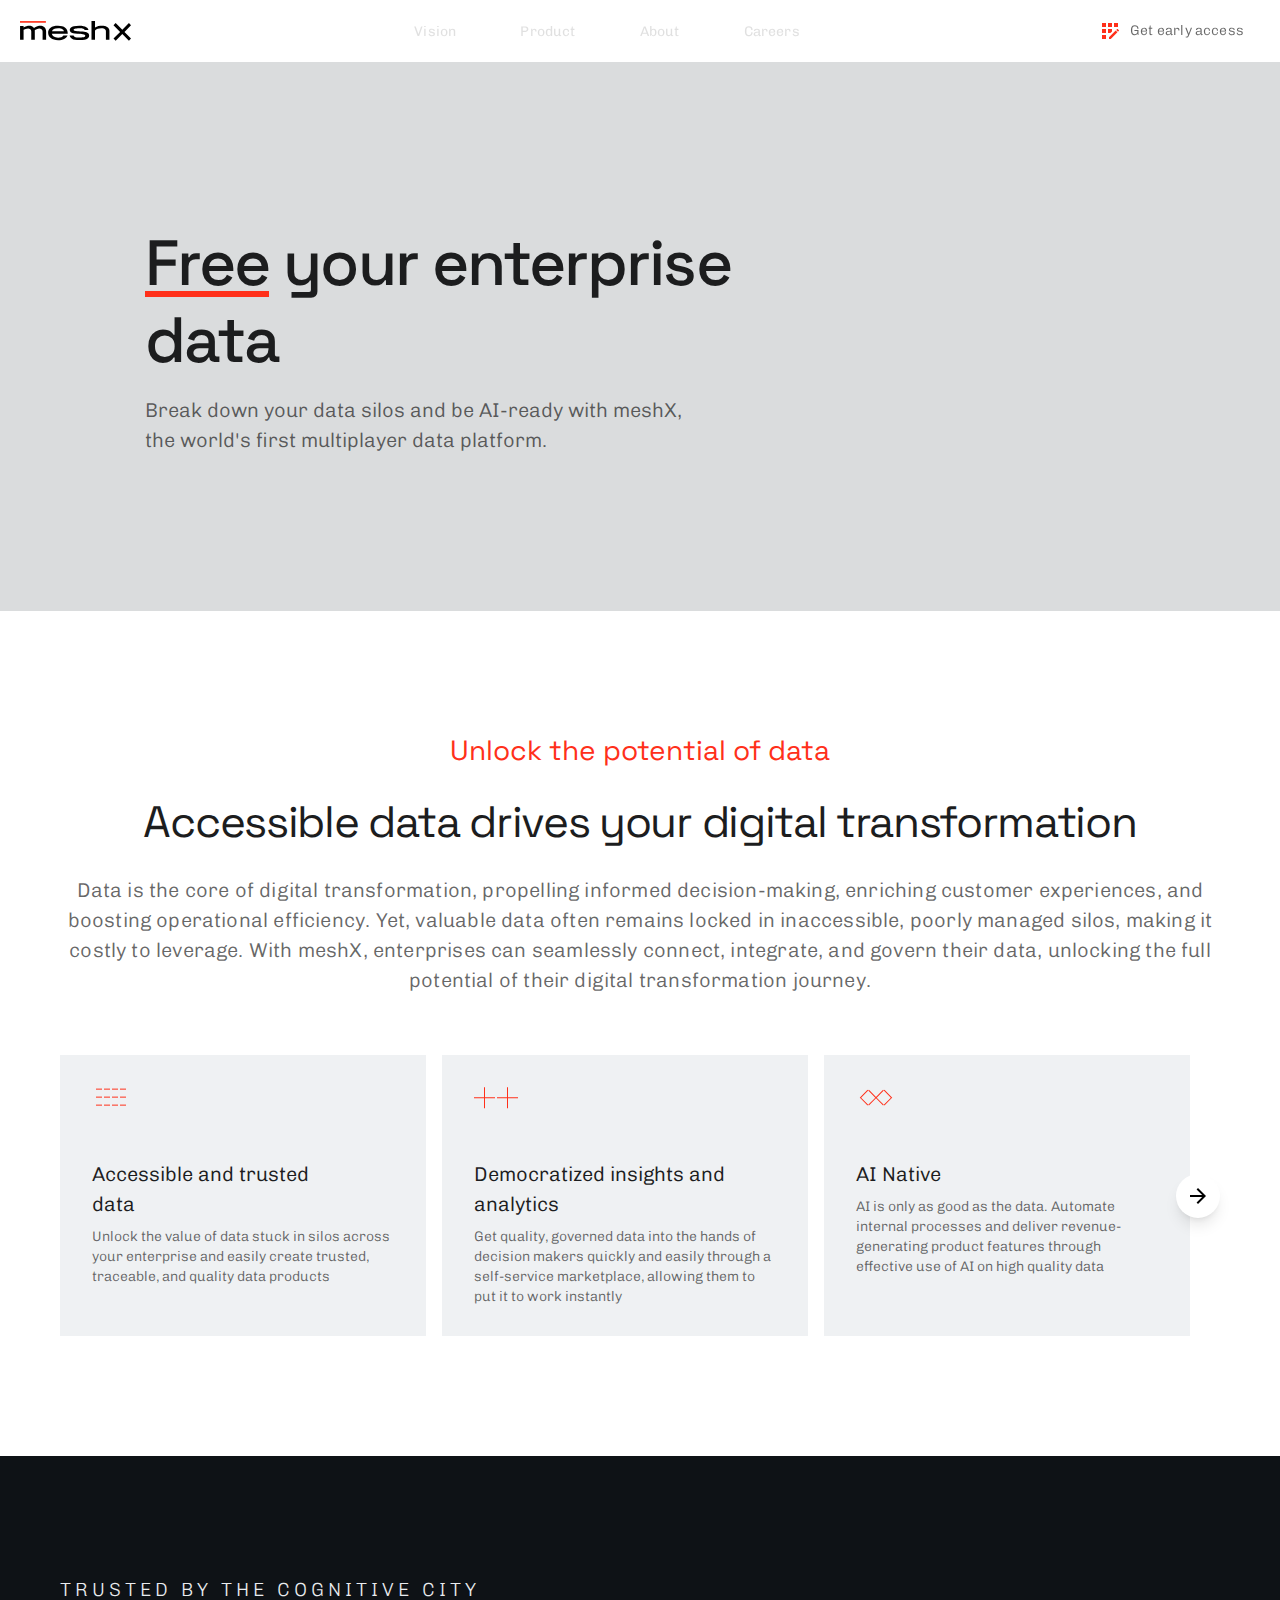
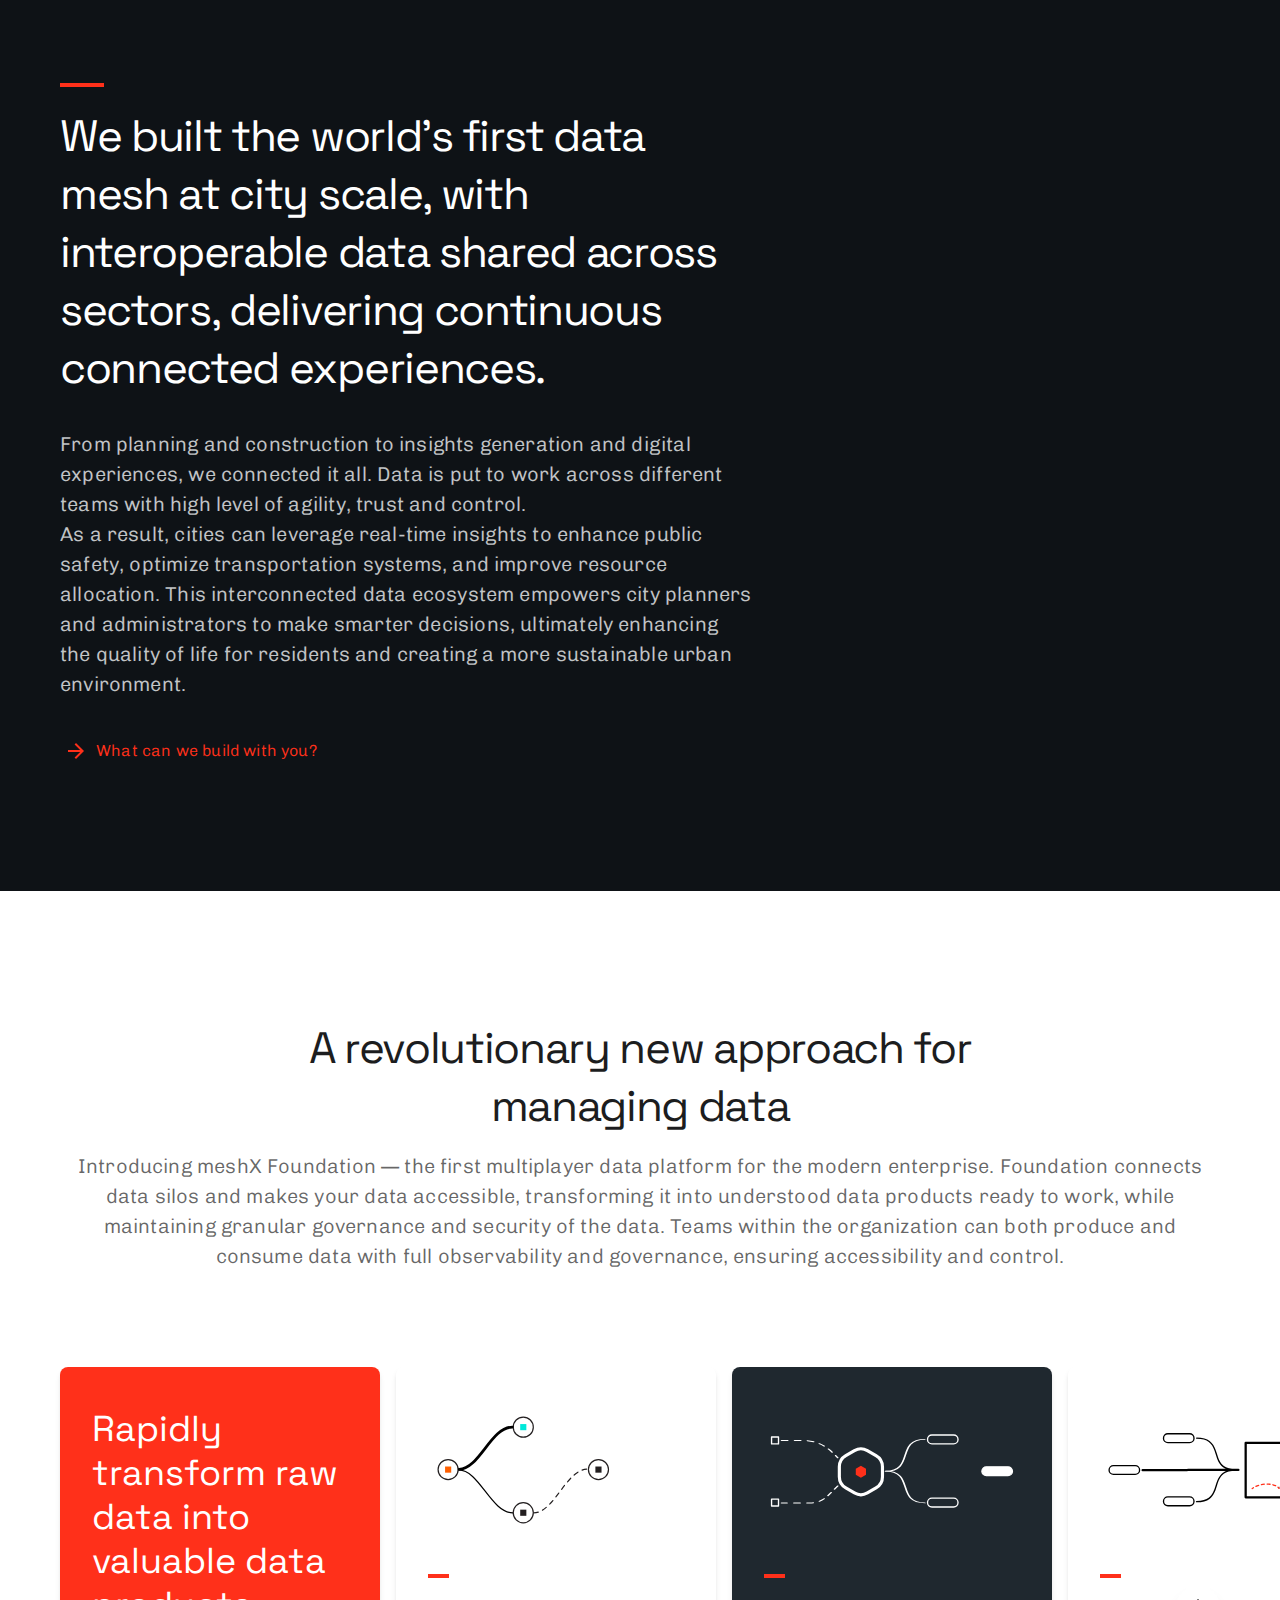
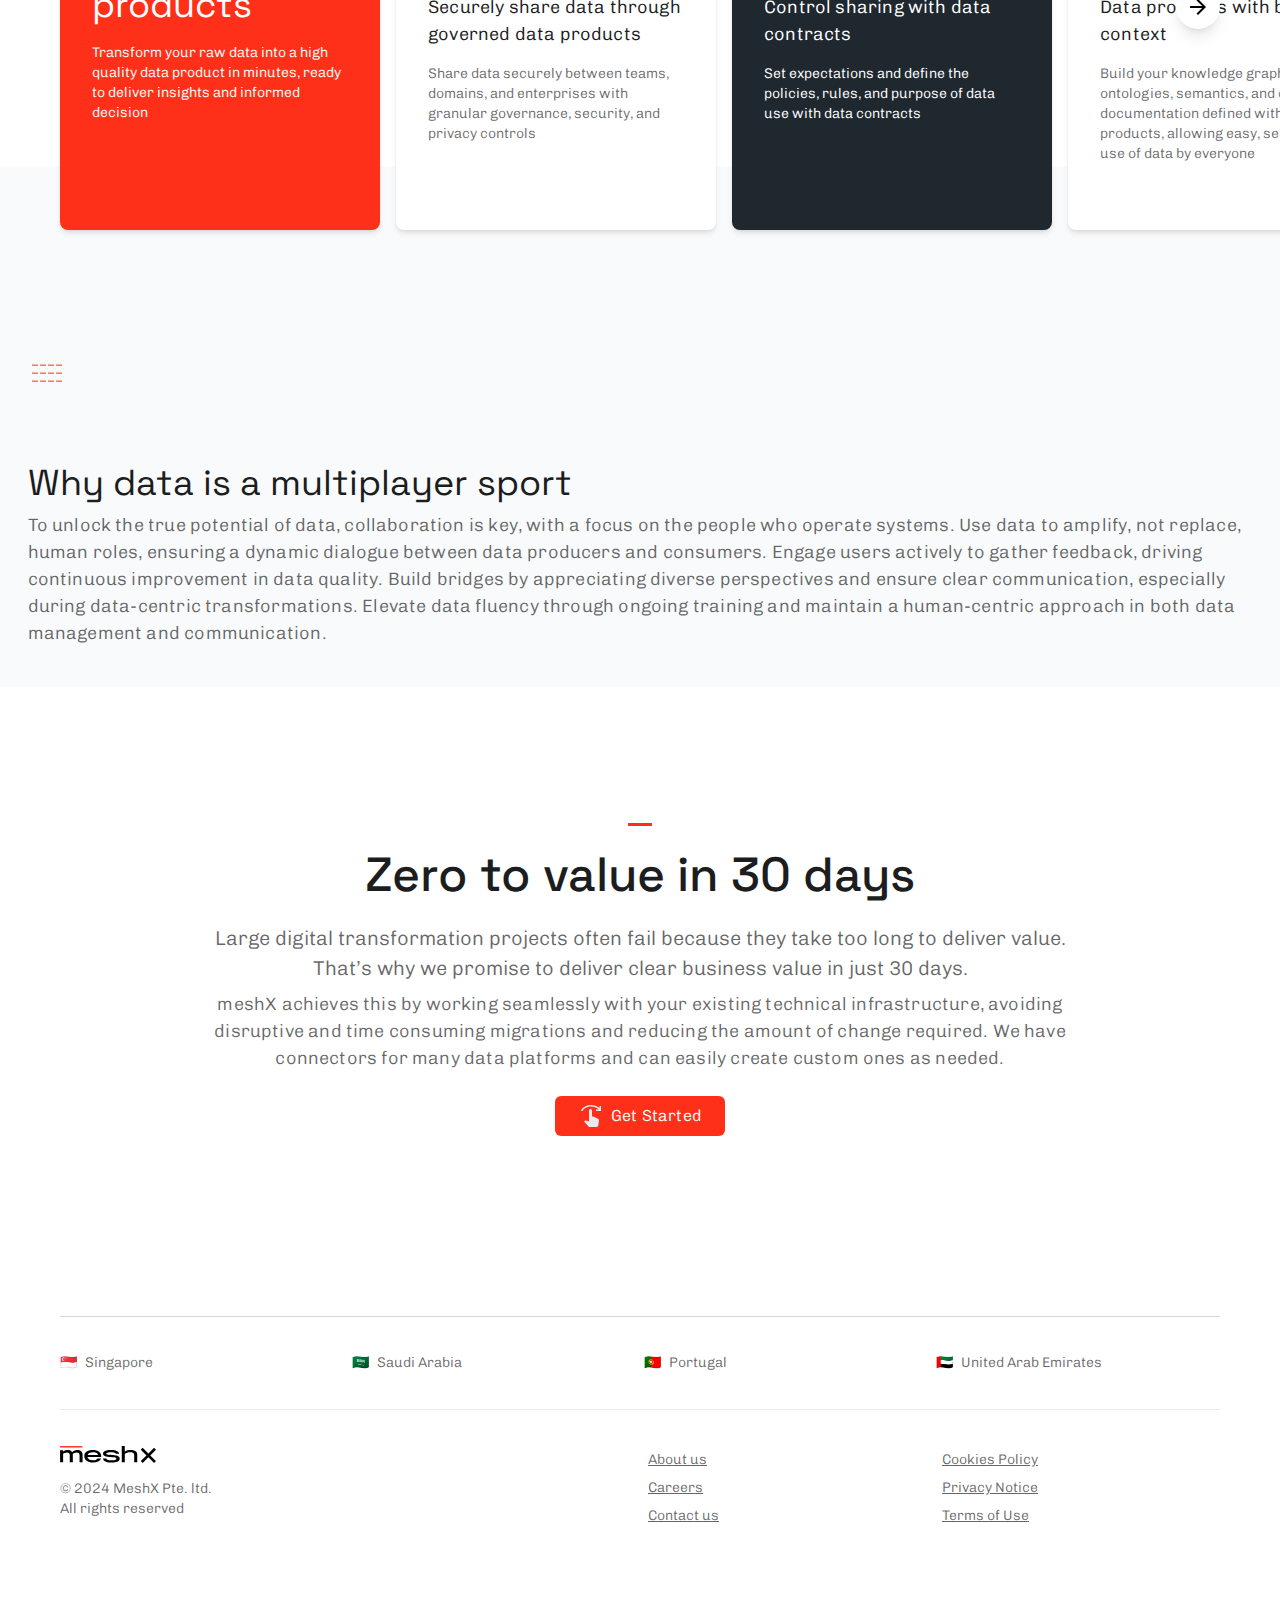
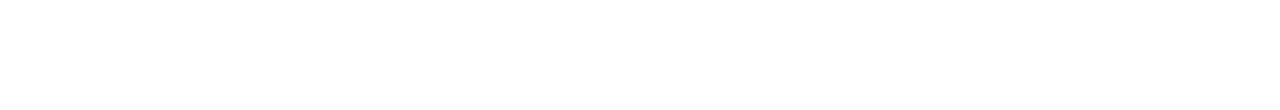
==== commit 183ee571: "landing - fixes, typeform preload" ====
--- a/index.html
+++ b/index.html
@@ -1 +1 @@
-<!DOCTYPE html><html lang="en" data-theme="system"><head><meta charSet="UTF-8"/><meta charSet="utf-8"/><meta name="viewport" content="width=device-width, initial-scale=1.0"/><meta name="viewport" content="width=device-width, initial-scale=1"/><link rel="stylesheet" href="/_next/static/css/a6a190e105e818ba.css" data-precedence="next"/><link rel="preload" as="script" fetchPriority="low" href="/_next/static/chunks/webpack-cceda007551b34ac.js"/><script src="/_next/static/chunks/fd9d1056-825346fc5e684434.js" async=""></script><script src="/_next/static/chunks/23-a45bf9c9bfe6b796.js" async=""></script><script src="/_next/static/chunks/main-app-365de8648591138d.js" async=""></script><script src="/_next/static/chunks/868-4d7db2543ae62a2a.js" async=""></script><script src="/_next/static/chunks/833-548783a7a95f9504.js" async=""></script><script src="/_next/static/chunks/273-a44e596f7545297a.js" async=""></script><script src="/_next/static/chunks/app/(publicPages)/page-afb05aad31312c6e.js" async=""></script><script src="/_next/static/chunks/138-c25bc852e826e882.js" async=""></script><script src="/_next/static/chunks/app/(publicPages)/layout-001c27229a9375a7.js" async=""></script><meta name="description" content="Multi-player data platform for the modern enterprise"/><title>Multiplayer Data Platform</title><link rel="apple-touch-icon" sizes="180x180" href="/favicon/apple-touch-icon.png?v=2"/><link rel="icon" type="image/png" sizes="32x32" href="/favicon/favicon-32x32.png?v=2"/><link rel="icon" type="image/png" sizes="16x16" href="/favicon/favicon-16x16.png?v=2"/><link rel="manifest" href="/site.webmanifest"/><link rel="preconnect" href="https://fonts.googleapis.com"/><link rel="preconnect" href="https://fonts.gstatic.com" crossorigin="anonymous"/><title>MeshX</title><meta name="description" content="MeshX"/><link href="https://fonts.googleapis.com/css2?family=Chivo:ital,wght@0,100..900;1,100..900&amp;family=Space+Grotesk:wght@300..700&amp;display=swap" rel="stylesheet"/><script src="/_next/static/chunks/polyfills-78c92fac7aa8fdd8.js" noModule=""></script></head><body class="min-h-screen"><div class="fixed inset-x-0 top-0 h-[62px] z-30 text-[14px] bg-[#FFFFFFED]"><div class="cont relative"><div class="flex items-center justify-between absolute left-6 right-6 md:left-5 md:right-5 h-[62px]"><a class="hidden md:block min-w-[112px]" href="/"><svg xmlns="http://www.w3.org/2000/svg" viewBox="0 0 200 36" class="logo h-5"><path fill-rule="evenodd" d="M180.268 19.589 168.307 7.643l3.907-3.902 11.96 11.946 11.919-11.946L200 7.643l-11.92 11.946L200 31.496l-3.907 3.901-11.919-11.946-11.96 11.946-3.907-3.901zm-123.066 3.54c.805 4.263 4.792 6.798 11.356 6.798 4.671 0 7.732-1.448 9.584-4.023h7.45c-2.215 5.39-8.175 8.528-17.034 8.528-11.074 0-17.92-5.068-17.92-13.153s5.839-12.872 17.92-12.872c11.115 0 17.316 5.028 17.316 13.193v1.529zm21.907-4.505c-.725-4.787-7.047-5.712-10.551-5.712-6.403 0-9.907 2.092-11.074 5.712zm55.935-1.69v16.733h-6.363V0h6.363v11.745c3.544-2.614 8.497-3.258 12.967-3.258 5.638 0 12.967 2.414 12.967 9.01v16.17h-6.363V18.342c0-4.384-4.832-5.27-8.497-5.27-4.027 0-9.02 1.288-11.074 3.862M6.461 15.928v17.74H.1V9.09H6.46v2.615c2.9-2.333 7.41-3.218 10.148-3.218 3.141 0 6.645 1.087 8.578 4.304 3.342-3.459 8.819-4.304 11.517-4.304 4.631 0 10.31 2.373 10.31 10.297v14.883H40.65V18.784c0-4.022-3.261-5.35-5.919-5.35-2.577 0-7.209 2.012-8.215 3.38.08.603.12 1.286.12 1.97v14.883h-6.362V18.784c0-4.022-3.02-5.35-5.678-5.35-2.175 0-7.007 1.81-8.135 2.495m89.964 9.976c.563 1.489 2.054 3.983 10.792 3.983 8.94 0 10.309-1.77 10.309-3.178 0-.764-.523-2.615-4.631-3.017-2.094-.201-5.154-.443-9.624-.684-13.209-.724-13.612-4.706-13.612-6.757 0-2.052.202-7.844 17.035-7.844 11.799 0 16.188 4.224 16.51 7.844h-6.846c-.281-3.178-7.288-3.38-9.705-3.38-2.456 0-10.309.282-10.309 3.098 0 1.528 2.135 2.131 7.088 2.413 2.456.12 7.168.443 9.544.644 7.208.644 11.477 2.574 11.477 6.959 0 3.66-1.45 8.326-17.397 8.366-13.128.04-16.47-3.861-17.759-8.447z" clip-rule="evenodd"></path><path fill="#FF301A" d="M46.623.138H0V3.15h46.623z"></path></svg></a><div class="md:hidden"><div class="py-4 flex items-center gap-3"><svg xmlns="http://www.w3.org/2000/svg" viewBox="0 0 200 36" class="logo h-[19px] md:h-5 "><path fill-rule="evenodd" d="M180.268 19.589 168.307 7.643l3.907-3.902 11.96 11.946 11.919-11.946L200 7.643l-11.92 11.946L200 31.496l-3.907 3.901-11.919-11.946-11.96 11.946-3.907-3.901zm-123.066 3.54c.805 4.263 4.792 6.798 11.356 6.798 4.671 0 7.732-1.448 9.584-4.023h7.45c-2.215 5.39-8.175 8.528-17.034 8.528-11.074 0-17.92-5.068-17.92-13.153s5.839-12.872 17.92-12.872c11.115 0 17.316 5.028 17.316 13.193v1.529zm21.907-4.505c-.725-4.787-7.047-5.712-10.551-5.712-6.403 0-9.907 2.092-11.074 5.712zm55.935-1.69v16.733h-6.363V0h6.363v11.745c3.544-2.614 8.497-3.258 12.967-3.258 5.638 0 12.967 2.414 12.967 9.01v16.17h-6.363V18.342c0-4.384-4.832-5.27-8.497-5.27-4.027 0-9.02 1.288-11.074 3.862M6.461 15.928v17.74H.1V9.09H6.46v2.615c2.9-2.333 7.41-3.218 10.148-3.218 3.141 0 6.645 1.087 8.578 4.304 3.342-3.459 8.819-4.304 11.517-4.304 4.631 0 10.31 2.373 10.31 10.297v14.883H40.65V18.784c0-4.022-3.261-5.35-5.919-5.35-2.577 0-7.209 2.012-8.215 3.38.08.603.12 1.286.12 1.97v14.883h-6.362V18.784c0-4.022-3.02-5.35-5.678-5.35-2.175 0-7.007 1.81-8.135 2.495m89.964 9.976c.563 1.489 2.054 3.983 10.792 3.983 8.94 0 10.309-1.77 10.309-3.178 0-.764-.523-2.615-4.631-3.017-2.094-.201-5.154-.443-9.624-.684-13.209-.724-13.612-4.706-13.612-6.757 0-2.052.202-7.844 17.035-7.844 11.799 0 16.188 4.224 16.51 7.844h-6.846c-.281-3.178-7.288-3.38-9.705-3.38-2.456 0-10.309.282-10.309 3.098 0 1.528 2.135 2.131 7.088 2.413 2.456.12 7.168.443 9.544.644 7.208.644 11.477 2.574 11.477 6.959 0 3.66-1.45 8.326-17.397 8.366-13.128.04-16.47-3.861-17.759-8.447z" clip-rule="evenodd"></path><path fill="#FF301A" d="M46.623.138H0V3.15h46.623z"></path></svg></div></div><div class="gap-8 hidden md:flex"><a class="px-4 py-2.5 flex gap-2 items-center text-label-3 font-normal [&amp;_svg]:size-4 [&amp;_svg]:stroke-current border-y-2 border-transparent opacity-20" href="/"><div>Vision</div></a><a class="px-4 py-2.5 flex gap-2 items-center text-label-3 font-normal [&amp;_svg]:size-4 [&amp;_svg]:stroke-current border-y-2 border-transparent opacity-20" href="/"><div>Product</div></a><a class="px-4 py-2.5 flex gap-2 items-center text-label-3 font-normal [&amp;_svg]:size-4 [&amp;_svg]:stroke-current border-y-2 border-transparent opacity-20" href="/"><div>About</div></a><a class="px-4 py-2.5 flex gap-2 items-center text-label-3 font-normal [&amp;_svg]:size-4 [&amp;_svg]:stroke-current border-y-2 border-transparent opacity-20" href="/"><div>Careers</div></a></div><div><button type="button" class="button group/button font-brown sz-s out-normal rounded-md icon-left box-border leading-5 flex items-center gap-2 text-ink-2 fill-accent hover:bg-accent hover:text-white hover:fill-white h-8 px-4"><div class="button-ico text-xs [&amp;_svg]:size-6"><svg xmlns="http://www.w3.org/2000/svg" viewBox="0 0 24 24"><path fill="none" d="M0 0h24v24H0z"></path><path d="M10 4h4v4h-4zM4 16h4v4H4zM4 10h4v4H4zM4 4h4v4H4zM14 12.42V10h-4v4h2.42zM20.88 11.29l-1.17-1.17a.41.41 0 0 0-.58 0l-.88.88L20 12.75l.88-.88a.41.41 0 0 0 0-.58M11 18.25V20h1.75l6.67-6.67-1.75-1.75zM16 4h4v4h-4z"></path></svg></div><div class="button-children flex-auto text-left">Get early access</div></button></div></div></div></div><main class=""><div class=""><div class="bg-[#DADCDD]  z-20 relative"><div class="max-w-[1070px] mx-auto mt-[62px] pt-[61px] md:pt-[163px] pb-[63px] md:pb-[156px] text-center md:text-left md:bg-[url(&#x27;/img/hero-banner.png&#x27;)] bg-[center_right] bg-[length:535px_445px] bg-no-repeat "><div class="md:max-w-[591px] mx-4 md:ml-10"><h1 class="hero"><span class="border-accent border-b-[6px] leading-[56px] inline-block">Free</span> your enterprise data</h1><p class="text-lg mt-5 md:mt-4">Break down your data silos and be AI-ready with meshX, the world&#x27;s first multiplayer data platform.</p></div></div></div><div class="py-20 md:py-[120px]"><div class="cont text-center"><h3 class="text-accent">Unlock the potential of data</h3><h1 class="mt-5 md:mt-6">Accessible data drives your digital transformation</h1><div class="mt-5 md:mt-6 max-w-[1202px] md:text-lg mx-auto">Data is the core of digital transformation, propelling informed decision-making, enriching customer experiences, and boosting operational efficiency. Yet, valuable data often remains locked in inaccessible, poorly managed silos, making it costly to leverage. With meshX, enterprises can seamlessly connect, integrate, and govern their data, unlocking the full potential of their digital transformation journey.</div></div><div class="overflow-hidden select-none mt-10 md:mt-[60px] h-[281px]"><div class="cont overflow-visible h-full"><div class="relative h-full"><div class="grid grid-rows-1 grid-flow-col gap-4 absolute h-full" style="left:0"><div class="max-w-md w-[366px] min-w-[366px] bg-canvas-darker p-8"><svg xmlns="http://www.w3.org/2000/svg" width="40" height="22" fill="none"><path stroke="#FF301A" stroke-dasharray="6 2" d="M4 2.138h32M4 10.138h32M4 18.138h32"></path></svg><h4 class="mt-[50px] text-lg text-ink">Accessible and trusted<br/>data</h4><p class="mt-2 text-sm text-ink-2">Unlock the value of data stuck in silos across your enterprise and easily create trusted, traceable, and quality data products</p></div><div class="max-w-md w-[366px] min-w-[366px] bg-canvas-darker p-8"><svg xmlns="http://www.w3.org/2000/svg" width="44" height="22" fill="none"><path fill="#FF301A" fill-rule="evenodd" d="M10 .138h1v10h10v1H11v10h-1v-10H0v-1h10zm23 0h1v10h10v1H34v10h-1v-10H23v-1h10z" clip-rule="evenodd"></path></svg><h4 class="mt-[50px] text-lg text-ink">Democratized insights and analytics</h4><p class="mt-2 text-sm text-ink-2">Get quality, governed data into the hands of decision makers quickly and easily through a self-service marketplace, allowing them to put it to work instantly</p></div><div class="max-w-md w-[366px] min-w-[366px] bg-canvas-darker p-8"><svg xmlns="http://www.w3.org/2000/svg" width="40" height="22" fill="none"><path fill="#FF301A" d="m3.736 10.638.707.707 7.072 7.071.707-.707-7.071-7.071 7.07-7.071-.707-.707-7.07 7.07zM12.93 2.86l-.707.707 7.07 7.07-7.07 7.072.707.707L20 11.345l7.072 7.071.707-.707-7.071-7.071 7.071-7.071-.707-.707L20 9.93z"></path><path fill="#FF301A" d="m28.485 2.86-.708.707 7.071 7.07-7.07 7.072.707.707 7.07-7.071.708-.707-.707-.707z"></path></svg><h4 class="mt-[50px] text-lg text-ink">AI Native</h4><p class="mt-2 text-sm text-ink-2">AI is only as good as the data. Automate internal processes and deliver revenue-generating product features through effective use of AI on high quality data</p></div></div><div class="absolute left-0 p-2.5 bg-white rounded-full cursor-pointer shadow-lg absolute-center-y hidden"><svg xmlns="http://www.w3.org/2000/svg" viewBox="0 0 24 24" class="size-6"><path fill="none" d="M0 0h24v24H0z"></path><path d="M20 11H7.83l5.59-5.59L12 4l-8 8 8 8 1.41-1.41L7.83 13H20z"></path></svg></div><div class="absolute right-0 p-2.5 bg-white rounded-full cursor-pointer shadow-lg absolute-center-y hidden md:block"><svg xmlns="http://www.w3.org/2000/svg" viewBox="0 0 24 24" class="size-6"><path fill="none" d="M0 0h24v24H0z"></path><path d="m12 4-1.41 1.41L16.17 11H4v2h12.17l-5.58 5.59L12 20l8-8z"></path></svg></div></div></div></div></div><div class="py-10 md:py-[120px] bg-layer-darkest bg-[url(&#x27;/img/geo-lines.svg&#x27;)] bg-center bg-cover"><div class="cont md:flex gap-24"><div class="max-w-[891px]"><h4 class="uppercase text-[#EAECEF] tracking-[4px] font-extralight text-[19px]">Trusted by the Cognitive City</h4><div class="md:hidden mt-8 bg-[url(&#x27;/img/cognitive.jpg&#x27;)] bg-center bg-cover rounded-lg opacity-80 h-[240px]"></div><div class="mt-8 md:mt-20 h-1 w-11 bg-accent"></div><h1 class="mt-5 mf:mt-8 text-white">We built the world&#x27;s first data mesh at city scale, with interoperable data shared across sectors, delivering continuous connected experiences.</h1><p class="mt-5 md:mt-8 md:text-lg text-canvas-darker opacity-80">From planning and construction to insights generation and digital experiences, we connected it all. Data is put to work across different teams with high level of agility, trust and control. <br/>As a result, cities can leverage real-time insights to enhance public safety, optimize transportation systems, and improve resource allocation. This interconnected data ecosystem empowers city planners and administrators to make smarter decisions, ultimately enhancing the quality of life for residents and creating a more sustainable urban environment.</p><div class="mt-8"><button type="button" class="button group/button font-brown sz-m out-normal rounded-md icon-left box-border flex items-center gap-2 text-accent fill-accent hover:bg-accent hover:text-white hover:fill-white h-10 text-base px-1"><div class="button-ico text-xs [&amp;_svg]:size-6"><svg xmlns="http://www.w3.org/2000/svg" viewBox="0 0 24 24"><path fill="none" d="M0 0h24v24H0z"></path><path d="m12 4-1.41 1.41L16.17 11H4v2h12.17l-5.58 5.59L12 20l8-8z"></path></svg></div><div class="button-children flex-auto text-left">What can we build with you?</div></button></div></div><div class="hidden md:block min-w-[32%] min-h-[641px] bg-[url(&#x27;/img/cognitive.jpg&#x27;)] bg-center bg-cover rounded-lg opacity-80"></div></div></div><div class="py-[60px] md:py-[120px] "><div class="cont text-center"><div class="max-w-[1128px] mx-auto"><h1 class="mt-2 max-w-[764px] mx-auto">A revolutionary new approach for managing data</h1><div class="mt-4 md:text-lg  ">Introducing meshX Foundation — the first multiplayer data platform for the modern enterprise. Foundation connects data silos and makes your data accessible, transforming it into understood data products ready to work, while maintaining granular governance and security of the data. Teams within the organization can both produce and consume data with full observability and governance, ensuring accessibility and control.</div></div></div><div class="overflow-hidden select-none mt-20 md:mt-24 h-[480px]"><div class="cont overflow-visible h-full"><div class="relative h-full"><div class="grid grid-rows-1 grid-flow-col gap-4 absolute h-full" style="left:0"><div class="min-w-[310px] md:min-w-[320px] h-[463px] px-8 relative rounded-lg shadow-md pt-10 bg-accent text-white [&amp;_h2]:text-white"><h2 class="text-ink leading-[44px]">Rapidly transform raw data into valuable data products</h2><p class="mt-4 text-sm">Transform your raw data into a high quality data product in minutes, ready to deliver insights and informed decision</p></div><div class="min-w-[310px] md:min-w-[320px] h-[463px] px-8 relative bg-white rounded-lg shadow-md pt-0"><div class="h-[169px] md:h-[207px] flex items-center"><svg xmlns="http://www.w3.org/2000/svg" xml:space="preserve" style="fill-rule:evenodd;clip-rule:evenodd;stroke-linecap:round;stroke-linejoin:round;stroke-miterlimit:1.5" viewBox="0 0 260 140" class="h-[125px]"><path d="M4464.26-928.886h549.559v341.936H4464.26z" style="fill:none" transform="matrix(.4731 0 0 .40943 -2112.07 380.317)"></path><circle cx="2828.2" cy="383.181" r="35.384" style="fill:none;stroke:#231f20;stroke-width:4.23px" transform="matrix(.31769 0 0 .31769 -875.946 -52.743)"></circle><path d="M2922.51 820.6h16.044v16.044h-16.044z" style="fill:#ff6000" transform="matrix(.42947 0 0 .42946 -1236.017 -286.874)"></path><circle cx="2828.2" cy="383.181" r="35.384" style="fill:none;stroke:#231f20;stroke-width:4.23px" transform="matrix(.31769 0 0 .31769 -707.584 -52.743)"></circle><path d="M2922.51 820.6h16.044v16.044h-16.044z" style="fill:#231f20" transform="matrix(.42947 0 0 .42946 -1067.654 -286.874)"></path><circle cx="2828.2" cy="383.181" r="35.384" style="fill:none;stroke:#231f20;stroke-width:4.23px" transform="matrix(.31769 0 0 .31769 -791.792 -4.424)"></circle><path d="M2922.51 820.6h16.044v16.044h-16.044z" style="fill:#231f20" transform="matrix(.42947 0 0 .42946 -1151.863 -238.555)"></path><circle cx="2828.2" cy="383.181" r="35.384" style="fill:none;stroke:#231f20;stroke-width:4.23px" transform="matrix(.31769 0 0 .31769 -791.792 -100.298)"></circle><path d="M2922.51 820.6h16.044v16.044h-16.044z" style="fill:#00e9da" transform="matrix(.42947 0 0 .42946 -1151.863 -334.428)"></path><path d="M2966.83 826.192c72.57 0 114.41-150.276 190.89-150.276" style="fill:none;stroke:#000;stroke-width:9.96px" transform="matrix(.31273 0 0 .3147 -893.058 -191.37)"></path><path d="M2966.83 826.192c72.57 0 114.41-150.276 190.89-150.276" style="fill:none;stroke:#000;stroke-width:4.22px" transform="matrix(.31769 0 0 -.3197 -908.197 333.515)"></path><path d="M2966.83 826.192c72.57 0 114.41-150.276 190.89-150.276" style="fill:none;stroke:#231f20;stroke-width:4.11px;stroke-dasharray:16.44,16.44,0,0,0,0" transform="matrix(.31769 0 0 .32627 -824.145 -152.138)"></path></svg></div><div class="delimiter w-[21px] h-1 bg-accent"></div><div class="title text-ink mt-2.5 md:mt-4">Securely share data through governed data products</div><p class="mt-4 text-sm">Share data securely between teams, domains, and enterprises with granular governance, security, and privacy controls</p></div><div class="min-w-[310px] md:min-w-[320px] h-[463px] px-8 relative rounded-lg shadow-md pt-0 bg-layer-darker text-white [&amp;_.title]:text-white"><div class="h-[169px] md:h-[207px] flex items-center"><svg xmlns="http://www.w3.org/2000/svg" xml:space="preserve" style="fill-rule:evenodd;clip-rule:evenodd;stroke-linecap:round;stroke-linejoin:round;stroke-miterlimit:1.5" viewBox="0 0 260 140" class="h-[140px]"><path d="M4464.26-928.886h549.559v341.936H4464.26z" style="fill:none" transform="matrix(.4731 0 0 .40943 -2112.07 380.317)"></path><path d="M3285.25 1057.61c12.47-7.2 27.83-7.2 40.3 0 8.56 4.93 18.51 10.68 27.06 15.62a40.3 40.3 0 0 1 20.15 34.9v31.25c0 14.39-7.68 27.7-20.15 34.9-8.55 4.93-18.5 10.68-27.06 15.62a40.3 40.3 0 0 1-40.3 0c-8.55-4.94-18.5-10.69-27.06-15.62a40.31 40.31 0 0 1-20.15-34.9v-31.25c0-14.4 7.68-27.7 20.15-34.9 8.56-4.94 18.51-10.69 27.06-15.62" style="fill:none;stroke:#fff;stroke-width:9.84px" transform="matrix(.32507 0 0 .32507 -976.069 -294.526)"></path><path d="M3372.76 1084.86v44.46c0 21.33-14.43 41.8-40.11 56.89-10.09 5.93-18.11 10.64-18.11 10.64" style="fill:none;stroke:#fff;stroke-width:3.23px;stroke-dasharray:12.94,12.94,0,0,0,0" transform="matrix(0 -.29997 .51072 0 -536.386 1050.777)"></path><path d="m3297.26 1196.83-34.34-19.82c-15.94-9.2-24.88-21.63-24.88-34.58v-57.57" style="fill:none;stroke:#fff;stroke-width:3.26px;stroke-dasharray:13.02,13.02,0,0,0,0" transform="matrix(0 -.29196 .51072 0 -536.386 1047.872)"></path><path d="m3305.4 1045.97 67.36 38.89v77.78l-67.36 38.89-67.36-38.89v-77.78z" style="fill:#ff301a" transform="matrix(.07712 0 0 .07712 -156.5 -15.893)"></path><path d="M3275.54 1353.81c0 7.59-6.16 13.76-13.75 13.76h-67.8c-7.6 0-13.76-6.17-13.76-13.76s6.16-13.76 13.76-13.76h67.8c7.59 0 13.75 6.17 13.75 13.76" style="fill:#fff;stroke:#fff;stroke-width:4.23px" transform="matrix(.32507 0 0 .32507 -812.47 -369.833)"></path><path d="M3275.54 1353.81c0 7.59-6.16 13.76-13.75 13.76h-67.8c-7.6 0-13.76-6.17-13.76-13.76s6.16-13.76 13.76-13.76h67.8c7.59 0 13.75 6.17 13.75 13.76" style="fill:none;stroke:#fff;stroke-width:4.23px" transform="matrix(.32507 0 0 .32507 -867.724 -402.164)"></path><path d="M3275.54 1353.81c0 7.59-6.16 13.76-13.75 13.76h-67.8c-7.6 0-13.76-6.17-13.76-13.76s6.16-13.76 13.76-13.76h67.8c7.59 0 13.75 6.17 13.75 13.76" style="fill:none;stroke:#fff;stroke-width:4.23px" transform="matrix(.32507 0 0 .32507 -867.724 -338.006)"></path><path d="M2922.51 820.6h16.044v16.044h-16.044z" style="fill:none;stroke:#fff;stroke-width:3.13px" transform="matrix(0 -.43944 .43944 0 -352.924 1326.786)"></path><path d="M2922.51 820.6h16.044v16.044h-16.044z" style="fill:none;stroke:#fff;stroke-width:3.13px" transform="matrix(0 -.43944 .43944 0 -352.924 1389.856)"></path><path d="M3262.23 991.034c0 90.956 221.99 30.866 221.99 121.816" style="fill:none;stroke:#fff;stroke-width:5.43px" transform="matrix(0 -.14564 .32774 0 -201.357 545.327)"></path><path d="M3262.23 991.034c0 90.956 221.99 30.866 221.99 121.816" style="fill:none;stroke:#fff;stroke-width:5.41px" transform="matrix(0 .14513 .3289 0 -202.51 -403.237)"></path><path d="M3262.23 987.938c0 90.952 221.99 31.112 221.99 122.062" style="fill:none;stroke:#fff;stroke-width:4.07px" transform="matrix(0 .00091 .79713 0 -666.533 67.23)"></path></svg></div><div class="delimiter w-[21px] h-1 bg-accent"></div><div class="title text-ink mt-2.5 md:mt-4">Control sharing with data contracts</div><p class="mt-4 text-sm">Set expectations and define the policies, rules, and purpose of data use with data contracts</p></div><div class="min-w-[310px] md:min-w-[320px] h-[463px] px-8 relative bg-white rounded-lg shadow-md pt-0"><div class="h-[169px] md:h-[207px] flex items-center"><svg xmlns="http://www.w3.org/2000/svg" xml:space="preserve" style="fill-rule:evenodd;clip-rule:evenodd;stroke-linejoin:round;stroke-miterlimit:2" viewBox="0 0 260 140" class="h-[152px]"><path d="M4464.26-928.886h549.559v341.936H4464.26z" style="fill:none" transform="matrix(.4731 0 0 .40943 -2112.06 380.317)"></path><path d="M8.546 69a5.16 5.16 0 0 1 5.159-5.16h22.04A5.164 5.164 0 0 1 40.907 69a5.164 5.164 0 0 1-5.162 5.158h-22.04A5.16 5.16 0 0 1 8.545 69m1.375 0a3.785 3.785 0 0 0 3.784 3.783h22.04a3.783 3.783 0 1 0 0-7.568h-22.04A3.787 3.787 0 0 0 9.92 69M63.8 36.666a5.16 5.16 0 0 1 5.159-5.159h22.04a5.164 5.164 0 0 1 5.162 5.16 5.164 5.164 0 0 1-5.162 5.158h-22.04a5.16 5.16 0 0 1-5.159-5.159m1.375 0a3.785 3.785 0 0 0 3.784 3.784h22.04a3.783 3.783 0 1 0 0-7.567h-22.04a3.787 3.787 0 0 0-3.784 3.783M63.8 100.824a5.16 5.16 0 0 1 5.159-5.158h22.04a5.164 5.164 0 0 1 5.162 5.158 5.164 5.164 0 0 1-5.162 5.16h-22.04a5.16 5.16 0 0 1-5.159-5.16m1.375 0a3.785 3.785 0 0 0 3.784 3.784h22.04a3.783 3.783 0 1 0 0-7.567h-22.04a3.787 3.787 0 0 0-3.784 3.783M138.1 68.263a.689.689 0 0 1 0 1.376c-6.157 0-10.263-1.36-13.147-3.497-4.31-3.194-5.91-8.16-7.473-13.15-1.472-4.71-2.907-9.442-6.978-12.455-2.703-2.003-6.561-3.228-12.326-3.228a.689.689 0 0 1 0-1.376c6.155 0 10.262 1.36 13.146 3.497 4.31 3.194 5.912 8.162 7.472 13.15 1.475 4.71 2.907 9.442 6.978 12.455 2.704 2.003 6.561 3.228 12.328 3.228"></path><path d="M138.1 68.262a.688.688 0 0 1 0 1.376c-5.787 0-9.661 1.222-12.375 3.217-4.081 3.003-5.522 7.718-7.002 12.41-1.566 4.972-3.17 9.923-7.5 13.105-2.894 2.13-7.011 3.485-13.188 3.485a.69.69 0 0 1-.691-.688c0-.38.31-.69.69-.69 5.79 0 9.66-1.22 12.374-3.215 4.085-3.003 5.523-7.718 7.003-12.41 1.568-4.972 3.174-9.923 7.499-13.105 2.894-2.13 7.015-3.485 13.19-3.485"></path><path d="M140.57 67.805a1.147 1.147 0 0 1 0 2.294c-72.501 0-24.8.202-97.3.202a1.15 1.15 0 0 1-1.148-1.147 1.15 1.15 0 0 1 1.148-1.147c72.5 0 24.799-.202 97.3-.202M194.14 85.06c0-.634.532-1.146 1.151-1.146.65 0 1.152.512 1.152 1.145V96.76a1.14 1.14 0 0 1-1.152 1.146h-47.348a1.14 1.14 0 0 1-1.151-1.146V41.547a1.14 1.14 0 0 1 1.15-1.146h47.35c.649 0 1.15.513 1.15 1.146v22.978c0 .633-.501 1.15-1.15 1.15-.62 0-1.152-.517-1.152-1.15V42.693h-45.046v52.921h45.046z"></path><path d="M188.174 88.747a3.13 3.13 0 0 1-4.395.47 3.134 3.134 0 0 1-.466-4.397l21.78-28.693a3.125 3.125 0 0 1 4.867 3.924z"></path><path d="M9139.69 89.875a.66.66 0 0 1-.93-.068.657.657 0 0 1 .07-.933c.38-.331.79-.645 1.22-.941a.662.662 0 0 1 .75 1.091q-.585.402-1.11.851m3.57-2.232a.665.665 0 0 1-.88-.326.667.667 0 0 1 .33-.877c.9-.411 1.85-.767 2.83-1.068.35-.107.72.09.83.439.1.35-.09.72-.44.827-.93.284-1.83.619-2.67 1.005m5.45-1.689a.654.654 0 0 1-.77-.527.656.656 0 0 1 .52-.774c.98-.186 1.98-.324 2.98-.414a.67.67 0 0 1 .72.6.666.666 0 0 1-.6.718q-1.44.129-2.85.397m5.72-.516a.663.663 0 1 1 .01-1.323c1.02.007 2.03.067 3 .178.36.042.62.37.58.733a.66.66 0 0 1-.73.582c-.93-.106-1.89-.162-2.86-.17m5.66.671a.664.664 0 0 1-.48-.803c.09-.354.45-.57.81-.481 1.05.264 2.02.6 2.89 1.006.33.155.47.549.32.88a.664.664 0 0 1-.88.319c-.8-.372-1.69-.679-2.66-.921m4.91 2.416a.67.67 0 0 1-.01-.936.667.667 0 0 1 .94-.014c.4.395.75.822 1.02 1.28a.663.663 0 0 1-1.14.678 4.5 4.5 0 0 0-.81-1.008" style="fill:#ff301a" transform="translate(-8984.649 -1.493)"></path></svg></div><div class="delimiter w-[21px] h-1 bg-accent"></div><div class="title text-ink mt-2.5 md:mt-4">Data products with business context </div><p class="mt-4 text-sm">Build your knowledge graph on ontologies, semantics, and contextual documentation defined with your data products, allowing easy, self-serve use of data by everyone</p></div><div class="min-w-[310px] md:min-w-[320px] h-[463px] px-8 relative rounded-lg shadow-md pt-0 bg-accent-20 text-white [&amp;_.title]:text-white [&amp;_.delimiter]:bg-white"><div class="h-[169px] md:h-[207px] flex items-center"><svg xmlns="http://www.w3.org/2000/svg" xml:space="preserve" style="fill-rule:evenodd;clip-rule:evenodd;stroke-linejoin:round;stroke-miterlimit:2" viewBox="0 0 260 140" class="w-[240px]"><path d="M4464.26-928.886h549.559v341.936H4464.26z" style="fill:none" transform="matrix(.4731 0 0 .40943 -2112.07 380.317)"></path><path d="M2939.12 820.6v16.044c0 .334-.25.604-.57.604h-16.04c-.31 0-.57-.27-.57-.604V820.6c0-.334.26-.604.57-.604h16.04c.32 0 .57.27.57.604m-1.13.604h-14.92v14.836h14.92z" style="fill:#fff" transform="matrix(2.9519 0 0 2.75896 -8515.952 -2209.74)"></path><path d="M2937.35 821.011c-.21 0-.38-.184-.38-.411s.17-.411.38-.411h1.2c.21 0 .39.184.39.411v1.604c0 .227-.18.411-.39.411s-.38-.184-.38-.411v-1.193zm.82 3.332c0-.227.17-.411.38-.411s.39.184.39.411v3.209c0 .227-.18.412-.39.412s-.38-.185-.38-.412zm0 5.349c0-.227.17-.412.38-.412s.39.185.39.412v3.208c0 .227-.18.412-.39.412s-.38-.185-.38-.412zm0 5.348c0-.227.17-.412.38-.412s.39.185.39.412v1.604c0 .227-.18.411-.39.411h-1.2c-.21 0-.38-.184-.38-.411s.17-.411.38-.411h.82zm-2.43 1.193c.22 0 .39.184.39.411s-.17.411-.39.411h-2.4a.404.404 0 0 1-.39-.411c0-.227.18-.411.39-.411zm-4.01 0c.22 0 .39.184.39.411s-.17.411-.39.411h-2.4a.404.404 0 0 1-.39-.411c0-.227.18-.411.39-.411zm-4.01 0c.21 0 .39.184.39.411s-.18.411-.39.411h-2.4a.4.4 0 0 1-.39-.411c0-.227.17-.411.39-.411zm-4.01 0c.21 0 .39.184.39.411s-.18.411-.39.411h-1.2a.404.404 0 0 1-.39-.411v-1.604c0-.227.18-.412.39-.412s.38.185.38.412v1.193zm-.82-3.333c0 .227-.17.412-.38.412s-.39-.185-.39-.412v-3.208c0-.227.18-.412.39-.412s.38.185.38.412zm0-5.348c0 .227-.17.412-.38.412s-.39-.185-.39-.412v-3.209c0-.227.18-.411.39-.411s.38.184.38.411zm0-5.348c0 .227-.17.411-.38.411a.404.404 0 0 1-.39-.411V820.6c0-.227.18-.411.39-.411h1.2c.21 0 .39.184.39.411s-.18.411-.39.411h-.82zm2.43-1.193a.4.4 0 0 1-.39-.411c0-.227.17-.411.39-.411h2.4c.21 0 .39.184.39.411s-.18.411-.39.411zm4.01 0a.404.404 0 0 1-.39-.411c0-.227.18-.411.39-.411h2.4c.22 0 .39.184.39.411s-.17.411-.39.411zm4.01 0a.404.404 0 0 1-.39-.411c0-.227.18-.411.39-.411h2.4c.22 0 .39.184.39.411s-.17.411-.39.411z" style="fill:#fff" transform="matrix(1.76196 0 0 1.64678 -4990.297 -1290.276)"></path><path d="M9441.65 44.298c0 .626-.51 1.135-1.14 1.135a1.13 1.13 0 0 1-1.13-1.135c0-1.313.15-2.591.44-3.815.15-.609.76-.985 1.37-.839s.99.759.84 1.368a14.2 14.2 0 0 0-.38 3.286m2.07-7.351c-.33.534-1.03.701-1.56.373a1.14 1.14 0 0 1-.38-1.561 16.4 16.4 0 0 1 5.4-5.394 1.135 1.135 0 0 1 1.19 1.934 14.15 14.15 0 0 0-4.65 4.648m8.71-6.335c-.61.146-1.22-.23-1.37-.839a1.14 1.14 0 0 1 .84-1.368 16.4 16.4 0 0 1 7.63 0 1.134 1.134 0 1 1-.53 2.207 14.146 14.146 0 0 0-6.57 0m10.64 1.687a1.127 1.127 0 0 1-.37-1.561 1.13 1.13 0 0 1 1.56-.373c2.19 1.348 4.04 3.2 5.39 5.394a1.133 1.133 0 1 1-1.93 1.188 14.15 14.15 0 0 0-4.65-4.648m6.33 8.713a1.14 1.14 0 0 1 .84-1.368c.61-.146 1.23.23 1.37.839.29 1.224.45 2.502.45 3.815a1.136 1.136 0 0 1-2.27 0c0-1.131-.13-2.232-.39-3.286" style="fill:#fff" transform="matrix(.59689 0 0 .59689 -5470.827 31.292)"></path><path d="M9442.18 44.298a1.67 1.67 0 0 1-3.34 0c0-9.313 7.56-16.874 16.88-16.874 9.31 0 16.87 7.561 16.87 16.874 0 .92-.75 1.667-1.66 1.667a1.67 1.67 0 0 1-1.67-1.667c0-7.473-6.07-13.54-13.54-13.54-7.48 0-13.54 6.067-13.54 13.54" style="fill:#fff" transform="translate(-9321.038 4.358)"></path><path d="M3278.95 1053.55a52.9 52.9 0 0 1 52.9 0l21.12 12.2a52.89 52.89 0 0 1 26.45 45.81v24.38c0 18.91-10.08 36.37-26.45 45.82l-21.12 12.19a52.9 52.9 0 0 1-52.9 0l-21.12-12.19a52.92 52.92 0 0 1-26.45-45.82v-24.38a52.91 52.91 0 0 1 26.45-45.81zm6.66 11.54-21.12 12.19a39.6 39.6 0 0 0-19.79 34.28v24.38c0 14.15 7.55 27.21 19.79 34.28l21.12 12.2a39.58 39.58 0 0 0 39.58 0l21.12-12.2a39.56 39.56 0 0 0 19.79-34.28v-24.38c0-14.14-7.54-27.21-19.79-34.28l-21.12-12.19a39.58 39.58 0 0 0-39.58 0" style="fill:#fff" transform="matrix(0 .24004 -.24004 0 319.411 -718.638)"></path><path d="M3273.62 1056.31a63.55 63.55 0 0 1 63.57 0l10.73 6.2c19.67 11.35 31.78 32.34 31.78 55.05v12.39c0 22.71-12.11 43.69-31.78 55.05l-10.73 6.2a63.6 63.6 0 0 1-63.57 0l-10.73-6.2a63.57 63.57 0 0 1-31.79-55.05v-12.39c0-22.71 12.12-43.7 31.79-55.05zm6.94 12.02-10.73 6.2a49.66 49.66 0 0 0-24.85 43.03v12.39c0 17.75 9.47 34.15 24.85 43.03l10.73 6.2a49.72 49.72 0 0 0 49.69 0l10.73-6.2a49.7 49.7 0 0 0 24.84-43.03v-12.39c0-17.76-9.47-34.16-24.84-43.03l-10.73-6.2a49.67 49.67 0 0 0-49.69 0" style="fill:#fff" transform="matrix(0 .09006 -.09006 0 119.58 -241.358)"></path><path d="M3280.88 1055.55a49.06 49.06 0 0 1 49.05 0l22.28 12.86a49.06 49.06 0 0 1 24.52 42.48v25.73c0 17.52-9.35 33.71-24.52 42.47l-22.28 12.87a49.06 49.06 0 0 1-49.05 0l-22.28-12.87a49.04 49.04 0 0 1-24.53-42.47v-25.73c0-17.52 9.35-33.72 24.53-42.48zm3.97 6.87-22.28 12.87a41.1 41.1 0 0 0-20.56 35.6v25.73c0 14.68 7.84 28.26 20.56 35.6l22.28 12.86a41.08 41.08 0 0 0 41.11 0l22.28-12.86a41.1 41.1 0 0 0 20.55-35.6v-25.73c0-14.69-7.83-28.26-20.55-35.6l-22.28-12.87a41.13 41.13 0 0 0-41.11 0" style="fill:#fff" transform="matrix(0 .1575 -.1575 0 190.13 -427.621)"></path><path d="M3375.02 1084.86c0-.73-1.01-1.32-2.26-1.32-1.24 0-2.26.59-2.26 1.32v6.48c0 .74 1.02 1.33 2.26 1.33 1.25 0 2.26-.59 2.26-1.33zm0 19.45c0-.73-1.01-1.33-2.26-1.33-1.24 0-2.26.6-2.26 1.33v12.96c0 .73 1.02 1.33 2.26 1.33 1.25 0 2.26-.6 2.26-1.33zm0 25.92c0-.73-1.01-1.32-2.26-1.32-1.24 0-2.26.59-2.26 1.32v12.97c0 .73 1.02 1.32 2.26 1.32 1.25 0 2.26-.59 2.26-1.32zm0 25.93c0-.73-1.01-1.32-2.26-1.32-1.24 0-2.26.59-2.26 1.32v6.48c0 .74 1.02 1.33 2.26 1.33 1.25 0 2.26-.59 2.26-1.33z" style="fill:#fff" transform="matrix(0 -.29997 -.51071 0 661.056 1086.532)"></path></svg></div><div class="delimiter w-[21px] h-1 bg-accent"></div><div class="title text-ink mt-2.5 md:mt-4">Create or join data marketplaces</div><p class="mt-4 text-sm">Easily discover and access data from anywhere in your enterprise using self-served Data Access Requests</p></div><div class="min-w-[310px] md:min-w-[320px] h-[463px] px-8 relative rounded-lg shadow-md pt-0 bg-layer-darker text-white [&amp;_.title]:text-white"><div class="h-[169px] md:h-[207px] flex items-center"><svg xmlns="http://www.w3.org/2000/svg" xml:space="preserve" style="fill-rule:evenodd;clip-rule:evenodd;stroke-linecap:round;stroke-linejoin:round;stroke-miterlimit:1.5" viewBox="0 0 260 140" class="w-[269px]"><path d="M4464.26-928.886h549.559v341.936H4464.26z" style="fill:none" transform="matrix(.4731 0 0 .40943 -2112.07 380.317)"></path><path d="M4843.73 661.417V472.441" style="fill:none;stroke:#fff;stroke-width:4.17px;stroke-dasharray:16.67,16.67,0,0,0,0" transform="matrix(.43652 0 0 .43652 -2104.397 -182.63)"></path><path d="M4843.73 661.417V472.441" style="fill:none;stroke:#fff;stroke-width:4.17px;stroke-dasharray:16.67,16.67,0,0,0,0" transform="matrix(.43652 0 0 .43652 -1984.367 -182.63)"></path><path d="M4843.73 661.417V472.441" style="fill:none;stroke:#fff;stroke-width:4.17px;stroke-dasharray:16.67,16.67,0,0,0,0" transform="matrix(.43652 0 0 .43652 -1864.337 -182.63)"></path><path d="M4843.73 661.417h566.93" style="fill:none;stroke:#fff;stroke-width:6.17px" transform="matrix(.43983 0 0 .45895 -2125.09 -187.156)"></path><path d="M4843.73 612.362c47.25-82.262 199.7-117.433 275.27-78.866 77.87 39.739 216.23 45.244 279.85-49.244" style="fill:none;stroke:#fff;stroke-width:9.84px" transform="matrix(.43652 0 0 .43652 -2104.395 -172.319)"></path><path d="M2922.51 820.6h16.044v16.044h-16.044z" style="fill:#00e9da" transform="matrix(.5901 0 0 .5901 -1719.262 -392.022)"></path><path d="M2943.18 820.6v16.044a4.624 4.624 0 0 1-4.63 4.623h-16.04a4.616 4.616 0 0 1-4.62-4.623V820.6a4.616 4.616 0 0 1 4.62-4.624h16.04c2.56 0 4.63 2.07 4.63 4.624m-4.63 0h-16.04v16.044h16.04z" style="fill:#fff" transform="matrix(.5901 0 0 .5901 -1719.262 -392.022)"></path><path d="M2922.51 820.6h16.044v16.044h-16.044z" style="fill:#00e9da" transform="matrix(.5901 0 0 .5901 -1479.378 -450.17)"></path><path d="M2943.18 820.6v16.044a4.624 4.624 0 0 1-4.63 4.623h-16.04a4.616 4.616 0 0 1-4.62-4.623V820.6a4.616 4.616 0 0 1 4.62-4.624h16.04c2.56 0 4.63 2.07 4.63 4.624m-4.63 0h-16.04v16.044h16.04z" style="fill:#fff" transform="matrix(.5901 0 0 .5901 -1479.378 -450.17)"></path><path d="M2922.51 820.6h16.044v16.044h-16.044z" style="fill:#ff301a" transform="matrix(.5901 0 0 .5901 -1599.356 -428.86)"></path><path d="M2943.18 820.6v16.044a4.624 4.624 0 0 1-4.63 4.623h-16.04a4.616 4.616 0 0 1-4.62-4.623V820.6a4.616 4.616 0 0 1 4.62-4.624h16.04c2.56 0 4.63 2.07 4.63 4.624m-4.63 0h-16.04v16.044h16.04z" style="fill:#fff" transform="matrix(.5901 0 0 .5901 -1599.356 -428.86)"></path></svg></div><div class="delimiter w-[21px] h-1 bg-accent"></div><div class="title text-ink mt-2.5 md:mt-4">Democratized access to insights</div><p class="mt-4 text-sm">Leverage AI to effortlessly analyze your data and integrate into your existing decision support applications</p></div><div class="min-w-[310px] md:min-w-[320px] h-[463px] px-8 relative bg-white rounded-lg shadow-md pt-0"><div class="h-[169px] md:h-[207px] flex items-center"><svg xmlns="http://www.w3.org/2000/svg" xml:space="preserve" style="fill-rule:evenodd;clip-rule:evenodd;stroke-linecap:round;stroke-linejoin:round;stroke-miterlimit:1.5" viewBox="0 0 260 140" class="w-[269px]"><path d="M4464.26-928.886h549.559v341.936H4464.26z" style="fill:none" transform="matrix(.4731 0 0 .40943 -2112.07 380.317)"></path><path d="M3804.36 388.965v40.692c0 6.078-4.93 11.013-11.01 11.013h-40.69c-6.08 0-11.02-4.935-11.02-11.013v-40.692c0-6.078 4.94-11.012 11.02-11.012h40.69c6.08 0 11.01 4.934 11.01 11.012" style="fill:none;stroke:#000;stroke-width:3.95px" transform="matrix(.35332 0 0 .35332 -1234.771 -17.696)"></path><path d="M3804.36 388.965v40.692c0 6.078-4.93 11.013-11.01 11.013h-40.69c-6.08 0-11.02-4.935-11.02-11.013v-40.692c0-6.078 4.94-11.012 11.02-11.012h40.69c6.08 0 11.01 4.934 11.01 11.012" style="fill:none;stroke:#000;stroke-width:3.95px" transform="matrix(.35332 0 0 .35332 -1224.72 -74.21)"></path><path d="M3804.36 388.965v40.692c0 6.078-4.93 11.013-11.01 11.013h-40.69c-6.08 0-11.02-4.935-11.02-11.013v-40.692c0-6.078 4.94-11.012 11.02-11.012h40.69c6.08 0 11.01 4.934 11.01 11.012" style="fill:none;stroke:#000;stroke-width:3.95px" transform="matrix(.35332 0 0 .35332 -1214.67 -130.722)"></path><path d="M3804.36 388.965v40.692c0 6.078-4.93 11.013-11.01 11.013h-40.69c-6.08 0-11.02-4.935-11.02-11.013v-40.692c0-6.078 4.94-11.012 11.02-11.012h40.69c6.08 0 11.01 4.934 11.01 11.012" style="fill:none;stroke:#000;stroke-width:3.95px" transform="matrix(.35332 0 0 .35332 -1298.493 -17.863)"></path><path d="M3804.36 388.965v40.692c0 6.078-4.93 11.013-11.01 11.013h-40.69c-6.08 0-11.02-4.935-11.02-11.013v-40.692c0-6.078 4.94-11.012 11.02-11.012h40.69c6.08 0 11.01 4.934 11.01 11.012" style="fill:none;stroke:#000;stroke-width:3.95px" transform="matrix(.35332 0 0 .35332 -1151.052 -130.722)"></path><path d="M2922.51 820.6h16.044v16.044h-16.044z" style="fill:#00e9da" transform="translate(-1228.942 -248.363)scale(.4529)"></path><path d="M104.72 66.775h7.266v7.267h-7.266z"></path><path d="M2922.51 820.6h16.044v16.044h-16.044z" style="fill:#ff6000" transform="translate(-1208.84 -361.389)scale(.4529)"></path><path d="M2922.51 820.6h16.044v16.044h-16.044z" style="fill:#00e9da" transform="translate(-1292.66 -248.53)scale(.4529)"></path><path d="M2922.51 820.6h16.044v16.044h-16.044z" style="fill:#ff6000" transform="translate(-1145.222 -361.389)scale(.4529)"></path><path d="M2966.83 826.192c72.57 0 114.41-150.276 190.89-150.276" style="fill:none;stroke:#231f20;stroke-width:3.87px;stroke-dasharray:15.47,15.47,0,0,0,0" transform="matrix(0 .1507 .48776 0 -221.099 -418.66)"></path><path d="M2966.83 826.192c72.57 0 114.41-150.276 190.89-150.276" style="fill:none;stroke:#231f20;stroke-width:3.87px;stroke-dasharray:15.47,15.47,0,0,0,0" transform="matrix(0 -.1507 -.48776 0 437.607 559.814)"></path><path d="M2966.83 826.192c72.57 0 114.41-150.276 190.89-150.276" style="fill:none;stroke:#231f20;stroke-width:11.81px;stroke-dasharray:47.26,47.26,0,0,0,0" transform="matrix(0 .1507 .07216 0 59.818 -418.66)"></path><path d="M2966.83 826.192c72.57 0 114.41-150.276 190.89-150.276" style="fill:none;stroke:#231f20;stroke-width:11.81px;stroke-dasharray:47.26,47.26,0,0,0,0" transform="matrix(0 -.1507 -.07216 0 156.69 559.814)"></path></svg></div><div class="delimiter w-[21px] h-1 bg-accent"></div><div class="title text-ink mt-2.5 md:mt-4">Collaborate internally and externally</div><p class="mt-4 text-sm">Unleash data to power collaboration across teams, domains and enterprises, creating domain-specific or cross-domain data marketplaces that fuel innovation.</p></div><div class="min-w-[310px] md:min-w-[320px] h-[463px] px-8 relative bg-white rounded-lg shadow-md pt-0"><div class="h-[169px] md:h-[207px] flex items-center"><svg xmlns="http://www.w3.org/2000/svg" xml:space="preserve" style="fill-rule:evenodd;clip-rule:evenodd;stroke-linecap:round;stroke-linejoin:round;stroke-miterlimit:1.5" viewBox="0 0 260 140" class="w-[269px]"><path d="M4464.26-928.886h549.559v341.936H4464.26z" style="fill:none" transform="matrix(.4731 0 0 .40943 -2112.07 380.317)"></path><circle cx="2828.2" cy="383.181" r="35.384" style="fill:none;stroke:#231f20;stroke-width:4.23px" transform="matrix(.40292 0 0 .40292 -1033.125 -121.945)"></circle><path d="M2922.51 820.6h16.044v16.044h-16.044z" style="fill:#00e9da" transform="matrix(.54468 0 0 .54468 -1489.793 -418.888)"></path><circle cx="2828.2" cy="383.181" r="35.384" style="fill:none;stroke:#231f20;stroke-width:4.23px" transform="matrix(.40292 0 0 .40292 -897.795 -121.945)"></circle><path d="M2922.51 820.6h16.044v16.044h-16.044z" style="fill:#ff6000" transform="matrix(.54468 0 0 .54468 -1354.463 -418.888)"></path><circle cx="2828.2" cy="383.181" r="35.384" style="fill:none;stroke:#231f20;stroke-width:4.23px" transform="matrix(.40292 0 0 .40292 -1033.125 -82.66)"></circle><path d="M2922.51 820.6h16.044v16.044h-16.044z" style="fill:#00e9da" transform="matrix(.54468 0 0 .54468 -1489.793 -379.604)"></path><circle cx="2828.2" cy="383.181" r="35.384" style="fill:none;stroke:#231f20;stroke-width:4.23px" transform="matrix(.40292 0 0 .40292 -1033.125 -43.335)"></circle><path d="M2922.51 820.6h16.044v16.044h-16.044z" style="fill:#00e9da" transform="matrix(.54468 0 0 .54468 -1489.793 -340.278)"></path><circle cx="2828.2" cy="383.181" r="35.384" style="fill:none;stroke:#231f20;stroke-width:11.22px" transform="matrix(.15198 0 0 .15198 -251.846 -25.85)"></circle><circle cx="2828.2" cy="383.181" r="35.384" style="fill:none;stroke:#231f20;stroke-width:11.22px" transform="matrix(.15198 0 0 .15198 -251.846 13.135)"></circle><circle cx="2828.2" cy="383.181" r="35.384" style="fill:none;stroke:#231f20;stroke-width:11.22px" transform="matrix(.15198 0 0 .15198 -251.846 53.164)"></circle><path d="M3275.54 1403.81c0 7.59-6.16 13.76-13.75 13.76h-67.8c-7.6 0-13.76-6.17-13.76-13.76s6.16-13.76 13.76-13.76h67.8c7.59 0 13.75 6.17 13.75 13.76" style="fill:none;stroke:#000;stroke-width:9.84px" transform="matrix(.40292 0 0 .40292 -1276.47 -493.543)"></path><path d="M3275.54 1403.81c0 7.59-6.16 13.76-13.75 13.76h-67.8c-7.6 0-13.76-6.17-13.76-13.76s6.16-13.76 13.76-13.76h67.8c7.59 0 13.75 6.17 13.75 13.76" style="fill:none;stroke:#000;stroke-width:9.84px" transform="matrix(.40292 0 0 .40292 -1276.47 -454.257)"></path><path d="M2966.83 877.291c72.57 0 114.41-201.375 190.89-201.375" style="fill:none;stroke:#231f20;stroke-width:5.1px;stroke-dasharray:20.39,20.39,0,0,0,0" transform="matrix(.24782 0 0 .39425 -691.522 -233.896)"></path><path d="M2966.83 973.993c72.57 0 114.41-298.077 190.89-298.077" style="fill:none;stroke:#231f20;stroke-width:8.39px;stroke-dasharray:33.58,33.58,0,0,0,0" transform="matrix(.24782 0 0 .1363 -691.522 -20.783)"></path><path d="M2966.83 676.688c72.57 0 114.41-.772 190.89-.772" style="fill:none;stroke:#000;stroke-width:9.14px" transform="matrix(-.22688 0 0 .13475 900.57 -58.694)"></path><path d="M2966.83 982.961c72.57 0 114.41-307.045 190.89-307.045" style="fill:none;stroke:#000;stroke-width:21.49px" transform="matrix(-.22688 0 0 -.1285 900.57 158.807)"></path><path d="M2966.83 877.415c72.57 0 114.41-201.499 190.89-201.499" style="fill:none;stroke:#000;stroke-width:5.31px" transform="matrix(-.22688 0 0 -.3933 900.57 377.572)"></path><path d="M2966.83 826.192c72.57 0 114.41-150.276 190.89-150.276" style="fill:none;stroke:#231f20;stroke-width:8.98px;stroke-dasharray:35.94,35.94,0,0,0,0" transform="matrix(-.26425 0 0 .00167 955.927 31.202)"></path><path d="M2966.83 826.192c72.57 0 114.41-150.276 190.89-150.276" style="fill:none;stroke:#231f20;stroke-width:6.37px;stroke-dasharray:25.49,25.49,0,0,0,0" transform="matrix(-.26425 0 0 -.26255 955.927 249.5)"></path><path d="M2966.83 826.192c72.57 0 114.41-150.276 190.89-150.276" style="fill:none;stroke:#231f20;stroke-width:8.98px;stroke-dasharray:35.94,35.94,0,0,0,0" transform="matrix(-.26425 0 0 -.0035 955.927 74.397)"></path><path d="M2966.83 826.192c72.57 0 114.41-150.276 190.89-150.276" style="fill:none;stroke:#231f20;stroke-width:6.34px;stroke-dasharray:25.36,25.36,0,0,0,0" transform="matrix(-.26425 0 0 .2653 955.927 -107.281)"></path><path d="M2966.83 826.192c72.57 0 114.41-150.276 190.89-150.276" style="fill:none;stroke:#231f20;stroke-width:4.03px;stroke-dasharray:16.12,16.12,0,0,0,0" transform="matrix(-.26425 0 0 -.52674 955.927 467.767)"></path><path d="M2966.83 826.192c72.57 0 114.41-150.276 190.89-150.276" style="fill:none;stroke:#231f20;stroke-width:8.98px;stroke-dasharray:35.94,35.94,0,0,0,0" transform="matrix(-.26425 0 0 0 955.927 111.738)"></path><path d="M2966.83 826.192c72.57 0 114.41-150.276 190.89-150.276" style="fill:none;stroke:#231f20;stroke-width:6.41px;stroke-dasharray:25.64,25.64,0,0,0,0" transform="matrix(-.26425 0 0 .25962 955.927 -143.147)"></path><path d="M2966.83 826.192c72.57 0 114.41-150.276 190.89-150.276" style="fill:none;stroke:#231f20;stroke-width:6.29px;stroke-dasharray:25.17,25.17,0,0,0,0" transform="matrix(-.26425 0 0 -.2694 955.927 293.916)"></path><path d="M2966.83 826.192c72.57 0 114.41-150.276 190.89-150.276" style="fill:none;stroke:#231f20;stroke-width:4.02px;stroke-dasharray:16.07,16.07,0,0,0,0" transform="matrix(-.26425 0 0 .52875 955.927 -325.054)"></path><path d="M2966.83 674.572c72.57 0 114.41 1.344 190.89 1.344" style="fill:none;stroke:#231f20;stroke-width:8.44px;stroke-dasharray:33.77,33.77,0,0,0,0" transform="matrix(.24782 0 0 -.13287 -691.522 201.605)"></path><path d="M2966.83 775.317c72.57 0 114.41-99.401 190.89-99.401" style="fill:none;stroke:#231f20;stroke-width:5.08px;stroke-dasharray:20.33,20.33,0,0,0,0" transform="matrix(.24782 0 0 -.39599 -691.522 379.45)"></path><path d="M2966.83 667.33c72.57 0 114.41 8.586 190.89 8.586" style="fill:none;stroke:#231f20;stroke-width:8.53px;stroke-dasharray:34.11,34.11,0,0,0,0" transform="matrix(.24782 0 0 -.12681 -691.522 157.06)"></path><path d="M2966.83 985.054c72.57 0 114.41-309.138 190.89-309.138" style="fill:none;stroke:#231f20;stroke-width:8.53px;stroke-dasharray:34.11,34.11,0,0,0,0" transform="matrix(.24782 0 0 .12681 -691.522 -52.484)"></path></svg></div><div class="delimiter w-[21px] h-1 bg-accent"></div><div class="title text-ink mt-2.5 md:mt-4">Instant results with AI</div><p class="mt-4 text-sm">Interact directly with your data. With AI agents augmenting your data analysts, extract accurate insights and build powerful dashboards and reports.</p></div><div class="min-w-[310px] md:min-w-[320px] h-[463px] px-8 relative rounded-lg shadow-md pt-0 bg-layer-darkest text-white [&amp;_.title]:text-white"><div class="h-[169px] md:h-[207px] flex items-center"><svg xmlns="http://www.w3.org/2000/svg" xml:space="preserve" style="fill-rule:evenodd;clip-rule:evenodd;stroke-linejoin:round;stroke-miterlimit:2" viewBox="0 0 260 140" class="w-[269px]"><g transform="matrix(.4731 0 0 .40943 -2112.07 380.317)"><path d="M4464.26-928.886h549.559v341.936H4464.26z" style="fill:none"></path><clipPath id="liney-illustrations-8_svg__a"><path d="M4464.26-928.886h549.559v341.936H4464.26z"></path></clipPath><g clip-path="url(#liney-illustrations-8_svg__a)"><path d="M3806.34 388.965v40.692c0 7.169-5.82 12.989-12.99 12.989h-40.69c-7.17 0-12.99-5.82-12.99-12.989v-40.692c0-7.168 5.82-12.988 12.99-12.988h40.69c7.17 0 12.99 5.82 12.99 12.988m-3.95 0c0-4.987-4.05-9.037-9.04-9.037h-40.69c-4.99 0-9.04 4.05-9.04 9.037v40.692c0 4.988 4.05 9.038 9.04 9.038h40.69c4.99 0 9.04-4.05 9.04-9.038z" style="fill:#fff" transform="matrix(.7468 0 0 .86295 1717.34 -1142.96)"></path><path d="M3806.34 388.965v40.692c0 7.169-5.82 12.989-12.99 12.989h-40.69c-7.17 0-12.99-5.82-12.99-12.989v-40.692c0-7.168 5.82-12.988 12.99-12.988h40.69c7.17 0 12.99 5.82 12.99 12.988m-3.95 0c0-4.987-4.05-9.037-9.04-9.037h-40.69c-4.99 0-9.04 4.05-9.04 9.037v40.692c0 4.988 4.05 9.038 9.04 9.038h40.69c4.99 0 9.04-4.05 9.04-9.038z" style="fill:#fff" transform="matrix(.7468 0 0 .86295 1717.34 -1073.39)"></path><path d="M3805.78 388.965v40.692c0 6.862-5.57 12.432-12.43 12.432h-40.69c-6.86 0-12.43-5.57-12.43-12.432v-40.692c0-6.861 5.57-12.431 12.43-12.431h40.69c6.86 0 12.43 5.57 12.43 12.431m-2.84 0c0-5.294-4.3-9.593-9.59-9.593h-40.69c-5.3 0-9.6 4.299-9.6 9.593v40.692c0 5.295 4.3 9.594 9.6 9.594h40.69c5.29 0 9.59-4.299 9.59-9.594z" style="fill:#fff" transform="matrix(1.70671 0 0 1.97214 -1813.61 -1562.18)"></path><path d="M3803.42 434.561c.07-.256.24-.353.38-.218.14.136.19.453.12.709-.27.926-.6 1.777-.99 2.532-.11.21-.29.219-.4.02a.87.87 0 0 1-.01-.741c.35-.686.66-1.46.9-2.302m-3.51 5.204c.15-.077.31.086.35.365s-.05.568-.2.645a3.66 3.66 0 0 1-1.68.419h-1.15c-.16 0-.29-.235-.29-.524s.13-.524.29-.524h1.15c.53 0 1.04-.133 1.53-.381m-4.99.381c.16 0 .28.235.28.524s-.12.524-.28.524h-2.31c-.15 0-.28-.235-.28-.524s.13-.524.28-.524zm-4.61 0c.15 0 .28.235.28.524s-.13.524-.28.524H3788c-.16 0-.28-.235-.28-.524s.12-.524.28-.524zm-4.62 0c.16 0 .29.235.29.524s-.13.524-.29.524h-2.3c-.16 0-.29-.235-.29-.524s.13-.524.29-.524zm-4.61 0c.16 0 .28.235.28.524s-.12.524-.28.524h-2.31c-.16 0-.28-.235-.28-.524s.12-.524.28-.524zm-4.62 0c.16 0 .29.235.29.524s-.13.524-.29.524h-2.3c-.16 0-.29-.235-.29-.524s.13-.524.29-.524zm-4.61 0c.16 0 .29.235.29.524s-.13.524-.29.524h-2.31c-.15 0-.28-.235-.28-.524s.13-.524.28-.524zm-4.61 0c.15 0 .28.235.28.524s-.13.524-.28.524h-2.31c-.16 0-.29-.235-.29-.524s.13-.524.29-.524zm-4.62 0c.16 0 .29.235.29.524s-.13.524-.29.524h-2.3c-.16 0-.29-.235-.29-.524s.13-.524.29-.524zm-4.61 0c.15 0 .28.235.28.524s-.13.524-.28.524h-2.31c-.16 0-.28-.235-.28-.524s.12-.524.28-.524zm-4.62 0c.16 0 .29.235.29.524s-.13.524-.29.524h-2.3c-.16 0-.29-.235-.29-.524s.13-.524.29-.524zm-4.61 0c.16 0 .29.235.29.524s-.13.524-.29.524h-1.15q-.63-.001-1.23-.22c-.15-.056-.25-.332-.22-.616.03-.283.18-.468.33-.412.37.131.74.2 1.12.2zm-4.32-1.768c.13.161.17.487.08.727-.09.241-.26.305-.39.144-.69-.842-1.28-1.925-1.73-3.182-.09-.241-.06-.566.07-.727.14-.161.31-.097.4.143.42 1.144.95 2.129 1.57 2.895m-2.42-6.674c.03.284-.07.56-.23.616-.15.056-.3-.128-.33-.412-.08-.728-.12-1.481-.12-2.251v-2.543c0-.289.13-.524.28-.524.16 0 .29.235.29.524v2.543c0 .701.04 1.385.11 2.047m-.11-9.676c0 .289-.13.524-.29.524-.15 0-.28-.235-.28-.524v-5.087c0-.289.13-.524.28-.524.16 0 .29.235.29.524zm0-10.173c0 .289-.13.524-.29.524-.15 0-.28-.235-.28-.524v-5.087c0-.289.13-.524.28-.524.16 0 .29.235.29.524zm0-10.173c0 .289-.13.524-.29.524-.15 0-.28-.235-.28-.524v-5.087c0-.289.13-.524.28-.524.16 0 .29.235.29.524zm0-10.173c0 .289-.13.524-.29.524-.15 0-.28-.235-.28-.524v-2.544q0-1.156.12-2.25c.03-.284.18-.469.33-.412.16.056.26.332.23.616-.07.662-.11 1.346-.11 2.046zm.96-8.369c-.09.24-.26.304-.4.143-.13-.161-.16-.486-.07-.727.45-1.257 1.04-2.34 1.72-3.182.14-.161.31-.097.4.143.09.241.05.567-.08.728-.62.766-1.15 1.751-1.57 2.895m3.62-4.463c-.15.056-.3-.129-.33-.413-.03-.283.07-.559.22-.615q.6-.219 1.23-.22h1.15c.16 0 .29.235.29.524s-.13.524-.29.524h-1.15c-.38 0-.75.069-1.12.2m4.58-.2c-.16 0-.29-.235-.29-.524s.13-.524.29-.524h2.3c.16 0 .29.235.29.524s-.13.524-.29.524zm4.61 0c-.16 0-.28-.235-.28-.524s.12-.524.28-.524h2.31c.15 0 .28.235.28.524s-.13.524-.28.524zm4.62 0c-.16 0-.29-.235-.29-.524s.13-.524.29-.524h2.3c.16 0 .29.235.29.524s-.13.524-.29.524zm4.61 0c-.16 0-.29-.235-.29-.524s.13-.524.29-.524h2.31c.15 0 .28.235.28.524s-.13.524-.28.524zm4.61 0c-.15 0-.28-.235-.28-.524s.13-.524.28-.524h2.31c.16 0 .29.235.29.524s-.13.524-.29.524zm4.62 0c-.16 0-.29-.235-.29-.524s.13-.524.29-.524h2.3c.16 0 .29.235.29.524s-.13.524-.29.524zm4.61 0c-.16 0-.28-.235-.28-.524s.12-.524.28-.524h2.31c.16 0 .28.235.28.524s-.12.524-.28.524zm4.62 0c-.16 0-.29-.235-.29-.524s.13-.524.29-.524h2.3c.16 0 .29.235.29.524s-.13.524-.29.524zm4.61 0c-.16 0-.28-.235-.28-.524s.12-.524.28-.524h2.31c.15 0 .28.235.28.524s-.13.524-.28.524zm4.61 0c-.15 0-.28-.235-.28-.524s.13-.524.28-.524h2.31c.16 0 .28.235.28.524s-.12.524-.28.524zm4.62 0c-.16 0-.29-.235-.29-.524s.13-.524.29-.524h1.15c.61 0 1.2.161 1.76.462.15.081.24.373.2.65-.05.278-.21.437-.36.356a3.34 3.34 0 0 0-1.6-.42zm5.45 3.601a.87.87 0 0 1 .02-.74c.12-.19.3-.167.41.051.38.821.71 1.745.96 2.747.07.262.01.574-.14.695-.14.121-.31.007-.37-.256-.23-.91-.53-1.75-.88-2.497" style="fill:#fff" transform="matrix(5.02881 0 0 3.15615 -14351.8 -2045.3)"></path><path d="m3305.4 1045.97 67.36 38.89v77.78l-67.36 38.89-67.36-38.89v-77.78z" style="fill:#ff301a" transform="matrix(0 .21779 -.18847 0 4837.63 -1474.83)"></path><path d="m3305.4 1045.97 67.36 38.89v77.78l-67.36 38.89-67.36-38.89v-77.78z" style="fill:#ff301a" transform="matrix(0 .21779 -.18847 0 4991.4 -1481.61)"></path><path d="M3301.6 1027.51c2.52-.36 5.08-.36 7.6 0l45.19 6.57c12.99 1.89 22.62 13.03 22.62 26.15v95.36c0 9.17-4.75 17.68-12.55 22.49l-45.19 27.87a26.4 26.4 0 0 1-27.74 0l-45.19-27.87a26.42 26.42 0 0 1-12.55-22.49v-95.36c0-13.12 9.63-24.26 22.62-26.15zm1.22 8.42-45.19 6.57c-8.8 1.28-15.34 8.83-15.33 17.73v95.36a17.86 17.86 0 0 0 8.51 15.25l45.18 27.87a17.92 17.92 0 0 0 18.82 0l45.19-27.87c5.29-3.26 8.51-9.03 8.51-15.25v-95.36c0-8.9-6.53-16.45-15.34-17.73l-45.19-6.57c-1.71-.25-3.45-.25-5.16 0" style="fill:#fff" transform="matrix(.79454 0 0 .9181 2153.32 -1779.48)"></path></g></g></svg></div><div class="delimiter w-[21px] h-1 bg-accent"></div><div class="title text-ink mt-2.5 md:mt-4">Define, monitor, enforce governance and compliance</div><p class="mt-4 text-sm">Define policy rules, describe usage rights, and implement fine-grained access controls through transparent, federated, and enforceable data governance</p></div><div class="min-w-[310px] md:min-w-[320px] h-[463px] px-8 relative bg-white rounded-lg shadow-md pt-0"><div class="h-[169px] md:h-[207px] flex items-center"><svg xmlns="http://www.w3.org/2000/svg" xml:space="preserve" style="fill-rule:evenodd;clip-rule:evenodd;stroke-linejoin:round;stroke-miterlimit:2" viewBox="0 0 260 140" class="w-[269px]"><path d="M4464.26-928.886h549.559v341.936H4464.26z" style="fill:none" transform="matrix(.4731 0 0 .40943 -2112.07 380.317)"></path><path d="M3275.54 1353.81c0 7.59-3.04 13.76-6.79 13.76h-81.73c-3.74 0-6.79-6.17-6.79-13.76s3.05-13.76 6.79-13.76h81.73c3.75 0 6.79 6.17 6.79 13.76" style="fill:#ff301a" transform="matrix(.35196 0 0 .1738 -1033.272 -141.964)"></path><path d="M79.298 93.321c0 1.32-1.07 2.392-2.39 2.392H48.143a2.394 2.394 0 0 1-2.39-2.392 2.394 2.394 0 0 1 2.39-2.391h28.765c1.32 0 2.39 1.072 2.39 2.391M159.873 93.321c0 1.32-1.07 2.392-2.39 2.392h-28.765a2.394 2.394 0 0 1-2.39-2.392 2.394 2.394 0 0 1 2.39-2.391h28.765c1.32 0 2.39 1.072 2.39 2.391"></path><path d="M3275.54 1353.81c0 7.59-6.16 13.76-13.75 13.76h-67.8c-7.6 0-13.76-6.17-13.76-13.76s6.16-13.76 13.76-13.76h67.8c7.59 0 13.75 6.17 13.75 13.76" style="fill:none" transform="matrix(.1738 0 0 .1738 -483.127 -120.084)"></path><path d="M3275.54 1353.81c0 7.59-6.16 13.76-13.75 13.76h-67.8c-7.6 0-13.76-6.17-13.76-13.76s6.16-13.76 13.76-13.76h67.8c7.59 0 13.75 6.17 13.75 13.76" style="fill:none" transform="matrix(.1738 0 0 .1738 -508.923 -120.084)"></path><path d="M3275.54 1353.81c0 7.59-6.16 13.76-13.75 13.76h-67.8c-7.6 0-13.76-6.17-13.76-13.76s6.16-13.76 13.76-13.76h67.8c7.59 0 13.75 6.17 13.75 13.76" style="fill:none" transform="matrix(.1738 0 0 .1738 -457.338 -120.084)"></path><path d="M3275.54 1353.81c0 7.59-6.16 13.76-13.75 13.76h-67.8c-7.6 0-13.76-6.17-13.76-13.76s6.16-13.76 13.76-13.76h67.8c7.59 0 13.75 6.17 13.75 13.76" style="fill:none" transform="matrix(.1738 0 0 .1738 -431.543 -120.084)"></path><path d="M3275.54 1353.81c0 7.59-6.16 13.76-13.75 13.76h-67.8c-7.6 0-13.76-6.17-13.76-13.76s6.16-13.76 13.76-13.76h67.8c7.59 0 13.75 6.17 13.75 13.76" style="fill:none" transform="matrix(.1738 0 0 .1738 -405.754 -120.084)"></path><path d="M203.888 40.257a.62.62 0 0 1-.625-.625c0-.345.275-.625.625-.625h3.174c1.6 0 2.9 1.301 2.9 2.904v3.992a.62.62 0 0 1-.625.626.62.62 0 0 1-.625-.626v-3.992a1.66 1.66 0 0 0-1.65-1.654zm4.824 10.438c0-.345.275-.625.625-.625s.624.28.624.625v7.986a.62.62 0 0 1-.624.625.62.62 0 0 1-.625-.625zm0 12.777c0-.345.275-.625.625-.625s.624.28.624.625v7.986a.62.62 0 0 1-.624.625.62.62 0 0 1-.625-.625zm0 12.777c0-.345.275-.625.625-.625s.624.28.624.625v3.993c0 1.603-1.3 2.904-2.899 2.904h-3.174a.62.62 0 0 1-.625-.625c0-.345.275-.625.625-.625h3.174c.9 0 1.65-.741 1.65-1.654zm-8.624 5.647c.35 0 .625.28.625.625a.62.62 0 0 1-.625.625h-6.323a.64.64 0 0 1-.625-.625c0-.345.3-.625.625-.625zm-10.097 0c.325 0 .624.28.624.625s-.3.625-.624.625h-6.324a.62.62 0 0 1-.625-.625c0-.345.275-.625.625-.625zm-10.123 0c.35 0 .625.28.625.625a.62.62 0 0 1-.625.625h-6.324a.62.62 0 0 1-.625-.625c0-.345.275-.625.625-.625zm-10.123 0c.35 0 .625.28.625.625a.62.62 0 0 1-.625.625h-6.324a.62.62 0 0 1-.625-.625c0-.345.275-.625.625-.625zm-10.123 0c.35 0 .625.28.625.625a.62.62 0 0 1-.625.625h-6.324a.64.64 0 0 1-.625-.625c0-.345.3-.625.625-.625zm-10.098 0c.325 0 .625.28.625.625s-.3.625-.625.625H143.2a.62.62 0 0 1-.624-.625c0-.345.274-.625.624-.625zm-10.123 0c.35 0 .625.28.625.625a.62.62 0 0 1-.625.625h-6.323a.62.62 0 0 1-.625-.625c0-.345.275-.625.625-.625zm-10.123 0c.35 0 .625.28.625.625a.62.62 0 0 1-.625.625h-6.323a.62.62 0 0 1-.625-.625c0-.345.275-.625.625-.625zm-10.123 0c.35 0 .625.28.625.625a.62.62 0 0 1-.625.625h-6.323a.64.64 0 0 1-.625-.625c0-.345.3-.625.625-.625zm-10.097 0c.35 0 .624.28.624.625a.62.62 0 0 1-.624.625h-6.324a.62.62 0 0 1-.625-.625c0-.345.275-.625.625-.625zm-10.123 0c.35 0 .625.28.625.625a.62.62 0 0 1-.625.625H92.61a.62.62 0 0 1-.625-.625c0-.345.275-.625.625-.625zm-10.123 0c.35 0 .625.28.625.625a.62.62 0 0 1-.625.625h-6.324a.62.62 0 0 1-.625-.625c0-.345.275-.625.625-.625zm-10.123 0c.35 0 .65.28.65.625s-.3.625-.65.625H72.39a.62.62 0 0 1-.625-.625c0-.345.275-.625.625-.625zm-10.098 0c.35 0 .625.28.625.625a.62.62 0 0 1-.625.625h-6.324a.62.62 0 0 1-.625-.625c0-.345.275-.625.625-.625zm-10.123 0c.35 0 .625.28.625.625a.62.62 0 0 1-.625.625h-6.324a.62.62 0 0 1-.624-.625c0-.345.275-.625.624-.625zm-10.123 0c.35 0 .625.28.625.625a.62.62 0 0 1-.625.625h-6.323a.64.64 0 0 1-.625-.625c0-.345.3-.625.625-.625zm-10.098 0c.325 0 .625.28.625.625s-.3.625-.625.625h-6.323a.62.62 0 0 1-.625-.625c0-.345.275-.625.625-.625zm-10.122 0c.35 0 .624.28.624.625a.62.62 0 0 1-.624.625H21.8a.62.62 0 0 1-.625-.625c0-.345.275-.625.625-.625zm-10.123 0c.35 0 .625.28.625.625a.62.62 0 0 1-.625.625h-6.324a.62.62 0 0 1-.625-.625c0-.345.275-.625.625-.625zm-10.123 0c.35 0 .625.28.625.625a.62.62 0 0 1-.625.625h-3.15c-1.6 0-2.899-1.3-2.899-2.904v-3.993c0-.345.275-.625.625-.625.325 0 .625.28.625.625v3.993c0 .913.725 1.654 1.65 1.654zm-4.8-10.438c0 .345-.3.625-.624.625a.62.62 0 0 1-.625-.625v-7.986c0-.345.275-.625.625-.625.325 0 .625.28.625.625zm0-12.777c0 .345-.3.625-.624.625a.62.62 0 0 1-.625-.625v-7.986c0-.345.275-.625.625-.625.325 0 .625.28.625.625zm0-12.778c0 .346-.3.626-.624.626a.62.62 0 0 1-.625-.626v-3.992c0-1.603 1.3-2.904 2.9-2.904h3.149c.35 0 .625.28.625.625a.62.62 0 0 1-.625.625h-3.15c-.924 0-1.65.74-1.65 1.654zm8.599-5.646a.62.62 0 0 1-.625-.625c0-.345.275-.625.625-.625h6.324c.35 0 .625.28.625.625a.62.62 0 0 1-.625.625zm10.123 0a.62.62 0 0 1-.625-.625c0-.345.275-.625.625-.625h6.324c.35 0 .624.28.624.625a.62.62 0 0 1-.624.625zm10.123 0a.62.62 0 0 1-.625-.625c0-.345.275-.625.625-.625h6.323c.325 0 .625.28.625.625s-.3.625-.625.625zm10.098 0a.64.64 0 0 1-.625-.625c0-.345.3-.625.625-.625h6.323c.35 0 .625.28.625.625a.62.62 0 0 1-.625.625zm10.122 0a.62.62 0 0 1-.624-.625c0-.345.275-.625.624-.625h6.324c.35 0 .625.28.625.625a.62.62 0 0 1-.625.625zm10.123 0a.62.62 0 0 1-.625-.625c0-.345.275-.625.625-.625h6.324c.35 0 .625.28.625.625a.62.62 0 0 1-.625.625zm10.123 0a.62.62 0 0 1-.625-.625c0-.345.275-.625.625-.625h6.299c.35 0 .625.28.625.625a.62.62 0 0 1-.625.625zm10.098 0a.62.62 0 0 1-.625-.625c0-.345.275-.625.625-.625h6.324c.35 0 .625.28.625.625a.62.62 0 0 1-.625.625zm10.123 0a.62.62 0 0 1-.625-.625c0-.345.275-.625.625-.625h6.324c.35 0 .625.28.625.625a.62.62 0 0 1-.625.625zm10.123 0a.62.62 0 0 1-.625-.625c0-.345.275-.625.625-.625h6.324c.324 0 .624.28.624.625s-.3.625-.624.625zm10.098 0a.64.64 0 0 1-.625-.625c0-.345.3-.625.625-.625h6.323c.35 0 .625.28.625.625a.62.62 0 0 1-.625.625zm10.123 0a.62.62 0 0 1-.625-.625c0-.345.275-.625.625-.625h6.323c.35 0 .625.28.625.625a.62.62 0 0 1-.625.625zm10.123 0a.62.62 0 0 1-.625-.625c0-.345.275-.625.625-.625h6.323c.35 0 .625.28.625.625a.62.62 0 0 1-.625.625zm10.122 0a.62.62 0 0 1-.624-.625c0-.345.274-.625.624-.625h6.324c.325 0 .625.28.625.625s-.3.625-.625.625zm10.098 0a.64.64 0 0 1-.625-.625c0-.345.3-.625.625-.625h6.324c.35 0 .625.28.625.625a.62.62 0 0 1-.625.625zm10.123 0a.62.62 0 0 1-.625-.625c0-.345.275-.625.625-.625h6.324c.35 0 .625.28.625.625a.62.62 0 0 1-.625.625zm10.123 0a.62.62 0 0 1-.625-.625c0-.345.275-.625.625-.625h6.324c.35 0 .625.28.625.625a.62.62 0 0 1-.625.625zm10.123 0a.62.62 0 0 1-.625-.625c0-.345.275-.625.625-.625h6.324c.325 0 .624.28.624.625s-.3.625-.624.625zm10.098 0a.64.64 0 0 1-.625-.625c0-.345.3-.625.625-.625h6.323c.35 0 .625.28.625.625a.62.62 0 0 1-.625.625zM49.22 20.622h.07l.007 1.25h-.078a3.173 3.173 0 0 0-3.171 3.17c0 1.75 1.42 3.172 3.171 3.172v1.25a4.423 4.423 0 0 1-4.421-4.421 4.424 4.424 0 0 1 4.422-4.421m0 8.842.002-1.25h.074l.001 1.25zm.077 0v-1.25a3.173 3.173 0 0 0 3.172-3.171 3.173 3.173 0 0 0-3.172-3.171v-1.25a4.424 4.424 0 0 1 4.422 4.42 4.424 4.424 0 0 1-4.422 4.422M65.457 20.622h.07l.007 1.25h-.078a3.173 3.173 0 0 0-3.171 3.17c0 1.75 1.42 3.172 3.171 3.172v1.25a4.423 4.423 0 0 1-4.421-4.421 4.424 4.424 0 0 1 4.422-4.421m0 8.842.002-1.25h.074l.001 1.25zm.077 0v-1.25a3.173 3.173 0 0 0 3.172-3.171 3.173 3.173 0 0 0-3.172-3.171v-1.25a4.424 4.424 0 0 1 4.422 4.42 4.424 4.424 0 0 1-4.422 4.422M81.699 20.622h.069l.008 1.25h-.078a3.173 3.173 0 0 0-3.171 3.17c0 1.75 1.42 3.172 3.17 3.172v1.25a4.423 4.423 0 0 1-4.42-4.421 4.424 4.424 0 0 1 4.422-4.421m-.001 8.842.002-1.25h.074l.002 1.25zm.078 0v-1.25a3.173 3.173 0 0 0 3.172-3.171 3.173 3.173 0 0 0-3.172-3.171v-1.25a4.424 4.424 0 0 1 4.422 4.42 4.424 4.424 0 0 1-4.422 4.422M97.936 20.622h.069l.008 1.25h-.078a3.173 3.173 0 0 0-3.171 3.17 3.173 3.173 0 0 0 3.171 3.172h.078a3.173 3.173 0 0 0 3.172-3.171 3.173 3.173 0 0 0-3.172-3.171v-1.25a4.424 4.424 0 0 1 4.422 4.42 4.424 4.424 0 0 1-4.422 4.422h-.078a4.423 4.423 0 0 1-4.421-4.421 4.424 4.424 0 0 1 4.422-4.421M128.73 25.043c0 2.44-1.98 4.42-4.42 4.42h-10.135a4.423 4.423 0 0 1-4.42-4.42c0-2.44 1.98-4.421 4.42-4.421h10.135c2.44 0 4.42 1.981 4.42 4.42m-1.249 0c0-1.75-1.42-3.171-3.171-3.171h-10.135a3.173 3.173 0 0 0-3.17 3.17c0 1.75 1.42 3.172 3.17 3.172h10.135a3.173 3.173 0 0 0 3.171-3.171M166.977 25.043c0 2.44-1.98 4.42-4.421 4.42H140.47a4.425 4.425 0 0 1-4.422-4.42 4.425 4.425 0 0 1 4.422-4.421h22.085a4.423 4.423 0 0 1 4.42 4.42m-1.249 0a3.174 3.174 0 0 0-3.172-3.171H140.47a3.172 3.172 0 0 0 0 6.342h22.085a3.174 3.174 0 0 0 3.172-3.171M140.629 66.488a.625.625 0 1 1 0 1.25.625.625 0 0 1 0-1.25m-5.38.15a.625.625 0 1 1 .077 1.247.625.625 0 0 1-.076-1.248m-5.38.617a.625.625 0 1 1 .226 1.23.625.625 0 0 1-.225-1.23m-5.245 1.639a.626.626 0 1 1 .548 1.125.626.626 0 0 1-.548-1.125m-4.605 2.717a.624.624 0 1 1 .562 1.115.624.624 0 0 1-.562-1.115m-4.913 1.41a.624.624 0 1 1 .167 1.236.624.624 0 0 1-.167-1.236m-5.246.296a.625.625 0 1 1-.003 1.25.625.625 0 0 1 .003-1.25M154.408 58.034a.625.625 0 1 1 0 1.25.625.625 0 0 1 0-1.25m-5.166.171a.626.626 0 1 1 .092 1.249.626.626 0 0 1-.092-1.249m-5.17.78a.626.626 0 1 1 .312 1.212.626.626 0 0 1-.311-1.212m-4.814 2.176a.625.625 0 1 1 .653 1.065.625.625 0 0 1-.653-1.065m-4.525 1.745a.625.625 0 1 1 .21 1.232.625.625 0 0 1-.21-1.232m-5 .345a.625.625 0 1 1-.001 1.25.625.625 0 0 1 .002-1.25M118.387 54.625a.625.625 0 1 1 0 1.25.625.625 0 0 1 0-1.25m-5.356.8a.626.626 0 1 1 .459 1.164.626.626 0 0 1-.459-1.164m-4.11 3.492a.627.627 0 0 1 .879.89.626.626 0 0 1-.88-.89m-4.37 1.41a.626.626 0 1 1-.001 1.251.626.626 0 0 1 .002-1.25M99.6 60.286a.625.625 0 1 1 0 1.25.625.625 0 0 1 0-1.25m-5.835 2.052a.625.625 0 1 1 .941.823.625.625 0 0 1-.94-.823m-4.262 2.666a.625.625 0 1 1 0 1.25.625.625 0 0 1 0-1.25M84.964 64.92a.625.625 0 1 1 0 1.25.625.625 0 0 1 0-1.25m-6.032 1.098a.625.625 0 1 1 .547 1.124.625.625 0 0 1-.547-1.124m-4.282 4.318a.625.625 0 1 1 .949.814.625.625 0 0 1-.949-.814m-4.826 1.854a.625.625 0 1 1-.002 1.25.625.625 0 0 1 .002-1.25M93.188 50.93a.626.626 0 1 1-.001 1.25.626.626 0 0 1 .001-1.25m-5.46.337c.338-.049.658.189.704.53a.623.623 0 1 1-1.237.178.626.626 0 0 1 .532-.708m-5.343 1.623a.625.625 0 1 1 .598 1.098.625.625 0 0 1-.598-1.098m-4.204 3.647a.627.627 0 0 1 .923.844.627.627 0 0 1-.923-.844m-3.962 3.317a.624.624 0 1 1 .616 1.086.624.624 0 0 1-.616-1.086m-4.86 1.873a.623.623 0 0 1 .76.45.62.62 0 0 1-.45.76.626.626 0 0 1-.76-.45.627.627 0 0 1 .45-.76m-5.218.939a.626.626 0 0 1 .15 1.241.624.624 0 1 1-.15-1.241m-5.325.427a.626.626 0 1 1 .06 1.247.626.626 0 0 1-.06-1.247m-5.355.117a.625.625 0 1 1-.005 1.25.625.625 0 0 1 .005-1.25M2.446 104.614a.625.625 0 0 1 0-1.25c154.469 0 52.42.344 206.877.344a.62.62 0 0 1 .629.625.62.62 0 0 1-.629.625c-154.458 0-52.408-.344-206.877-.344"></path><path d="M154.845 59.704a1.93 1.93 0 0 1 0-1.925l.365-.632c.344-.595.98-.962 1.667-.962h.73c.687 0 1.322.367 1.666.962l.365.632c.344.595.344 1.329 0 1.925l-.365.631c-.344.596-.98.963-1.667.963h-.729a1.93 1.93 0 0 1-1.667-.963zm1.083-.625.364.631c.121.209.344.338.585.338h.73a.68.68 0 0 0 .583-.338l.365-.631a.68.68 0 0 0 0-.675l-.365-.632a.67.67 0 0 0-.584-.337h-.729a.68.68 0 0 0-.585.337l-.364.632a.67.67 0 0 0 0 .675M140.893 68.37a1.93 1.93 0 0 1 0-1.926l.365-.631c.344-.595.98-.962 1.667-.962h.73c.687 0 1.322.367 1.666.962l.365.631c.344.596.344 1.33 0 1.925l-.365.632c-.344.595-.98.962-1.667.962h-.729a1.93 1.93 0 0 1-1.667-.962zm1.083-.626.364.632c.121.208.344.337.585.337h.73a.68.68 0 0 0 .584-.337l.364-.632a.68.68 0 0 0 0-.675l-.364-.63a.67.67 0 0 0-.585-.338h-.729a.68.68 0 0 0-.585.337l-.364.631a.67.67 0 0 0 0 .675M129.458 51.335a1.93 1.93 0 0 1 0-1.925l.365-.631c.344-.596.98-.963 1.667-.963h.73c.687 0 1.322.367 1.666.963l.365.631c.344.596.344 1.33 0 1.925l-.365.632c-.344.595-.98.962-1.667.962h-.729a1.93 1.93 0 0 1-1.667-.962zm1.083-.625.364.632c.121.208.344.337.585.337h.73a.68.68 0 0 0 .584-.337l.364-.632a.68.68 0 0 0 0-.675l-.364-.631a.67.67 0 0 0-.585-.337h-.729a.68.68 0 0 0-.585.337l-.364.631a.67.67 0 0 0 0 .675M124.07 64.766a1.93 1.93 0 0 1 0-1.925l.364-.631c.344-.596.98-.963 1.667-.963h.73c.687 0 1.323.367 1.667.963l.364.631c.344.596.344 1.33 0 1.925l-.364.631c-.344.596-.98.963-1.667.963h-.73a1.93 1.93 0 0 1-1.667-.963zm1.082-.625.365.631c.12.21.343.338.584.338h.73a.68.68 0 0 0 .584-.338l.365-.631a.68.68 0 0 0 0-.675l-.365-.631a.67.67 0 0 0-.584-.338h-.73a.68.68 0 0 0-.584.338l-.365.631a.67.67 0 0 0 0 .675M118.596 56.26a1.93 1.93 0 0 1 0-1.925l.365-.63c.343-.596.979-.963 1.667-.963h.729c.687 0 1.323.367 1.667.962l.364.631c.344.596.344 1.33 0 1.925l-.364.632c-.344.595-.98.962-1.667.962h-.73a1.93 1.93 0 0 1-1.666-.962zm1.083-.625.364.632c.12.209.343.337.585.337h.729a.68.68 0 0 0 .584-.337l.365-.632a.68.68 0 0 0 0-.675l-.365-.63a.67.67 0 0 0-.584-.338h-.73a.68.68 0 0 0-.584.337l-.364.631a.67.67 0 0 0 0 .675M104.336 74.728a1.93 1.93 0 0 1 0-1.926l.365-.63c.344-.596.98-.963 1.667-.963h.73c.687 0 1.322.367 1.666.962l.365.631c.344.596.344 1.33 0 1.926l-.365.63c-.344.596-.98.963-1.667.963h-.729a1.93 1.93 0 0 1-1.667-.962zm1.083-.626.364.632c.121.209.344.337.585.337h.73a.68.68 0 0 0 .584-.337l.364-.632a.68.68 0 0 0 0-.674l-.364-.632a.67.67 0 0 0-.585-.337h-.729a.68.68 0 0 0-.585.337l-.364.632a.67.67 0 0 0 0 .674M99.747 62.128a1.93 1.93 0 0 1 0-1.925l.365-.632c.344-.595.98-.962 1.667-.962h.73c.687 0 1.322.367 1.666.962l.365.632c.344.595.344 1.329 0 1.925l-.365.631c-.344.596-.98.963-1.667.963h-.729a1.93 1.93 0 0 1-1.667-.963zm1.083-.625.364.631c.121.209.344.337.585.337h.73a.68.68 0 0 0 .583-.337l.365-.631a.68.68 0 0 0 0-.675l-.365-.632a.67.67 0 0 0-.584-.337h-.729a.68.68 0 0 0-.585.337l-.364.632a.67.67 0 0 0 0 .675M84.882 66.244a1.93 1.93 0 0 1 0-1.925l.365-.631c.344-.596.98-.963 1.667-.963h.73c.687 0 1.322.367 1.666.963l.364.631c.345.596.345 1.33 0 1.925l-.364.631c-.344.596-.98.963-1.667.963h-.73a1.93 1.93 0 0 1-1.666-.963zm1.083-.625.364.631c.121.21.344.338.585.338h.73a.68.68 0 0 0 .583-.338l.365-.631a.68.68 0 0 0 0-.675l-.365-.631a.67.67 0 0 0-.584-.338h-.73a.68.68 0 0 0-.584.338l-.364.631a.67.67 0 0 0 0 .675M93.166 52.508a1.93 1.93 0 0 1 0-1.925l.365-.631c.344-.596.98-.963 1.667-.963h.73c.687 0 1.322.367 1.666.963l.365.631c.344.595.344 1.33 0 1.925l-.365.631c-.344.596-.98.963-1.667.963h-.729a1.93 1.93 0 0 1-1.667-.963zm1.083-.625.364.631c.121.21.344.338.585.338h.73a.68.68 0 0 0 .584-.338l.364-.631a.68.68 0 0 0 0-.675l-.364-.631a.67.67 0 0 0-.585-.338h-.729a.68.68 0 0 0-.585.338l-.364.631a.67.67 0 0 0 0 .675M68.924 56.147a1.93 1.93 0 0 1 0-1.925l.365-.631c.344-.596.98-.963 1.667-.963h.73c.687 0 1.322.367 1.666.963l.365.631c.344.596.344 1.33 0 1.925l-.365.631c-.344.596-.98.963-1.667.963h-.729a1.93 1.93 0 0 1-1.667-.963zm1.083-.625.364.631c.121.21.344.338.585.338h.73a.68.68 0 0 0 .584-.338l.364-.631a.68.68 0 0 0 0-.675l-.364-.631a.67.67 0 0 0-.585-.338h-.729a.68.68 0 0 0-.585.338l-.364.631a.67.67 0 0 0 0 .675M64.917 74.115a1.93 1.93 0 0 1 0-1.925l.365-.632c.344-.595.979-.962 1.667-.962h.729c.688 0 1.323.367 1.667.962l.364.632c.344.595.344 1.329 0 1.925l-.364.631c-.344.595-.98.962-1.667.962h-.73a1.93 1.93 0 0 1-1.666-.962zM66 73.49l.364.63c.12.21.344.338.585.338h.729a.68.68 0 0 0 .584-.337l.365-.631a.68.68 0 0 0 0-.675l-.365-.632a.67.67 0 0 0-.584-.337h-.73a.68.68 0 0 0-.584.337l-.364.632a.67.67 0 0 0 0 .675M48.831 64.876a1.93 1.93 0 0 1 0-1.925l.365-.632c.344-.595.98-.962 1.667-.962h.73c.687 0 1.323.367 1.666.962l.365.632c.344.595.344 1.329 0 1.925l-.365.631c-.343.596-.98.963-1.667.963h-.729a1.93 1.93 0 0 1-1.667-.963zm1.083-.625.365.631c.12.209.343.338.584.338h.73a.68.68 0 0 0 .584-.338l.364-.631a.68.68 0 0 0 0-.675l-.364-.632a.67.67 0 0 0-.585-.337h-.729a.68.68 0 0 0-.584.337l-.365.632a.67.67 0 0 0 0 .675"></path></svg></div><div class="delimiter w-[21px] h-1 bg-accent"></div><div class="title text-ink mt-2.5 md:mt-4">Integrate with your existing infrastructure</div><p class="mt-4 text-sm">Seamlessly integrate Foundation with your existing infrastructure with connectors for every major data platform. </p></div></div><div class="absolute left-0 p-2.5 bg-white rounded-full cursor-pointer shadow-lg absolute-center-y hidden"><svg xmlns="http://www.w3.org/2000/svg" viewBox="0 0 24 24" class="size-6"><path fill="none" d="M0 0h24v24H0z"></path><path d="M20 11H7.83l5.59-5.59L12 4l-8 8 8 8 1.41-1.41L7.83 13H20z"></path></svg></div><div class="absolute right-0 p-2.5 bg-white rounded-full cursor-pointer shadow-lg absolute-center-y hidden md:block"><svg xmlns="http://www.w3.org/2000/svg" viewBox="0 0 24 24" class="size-6"><path fill="none" d="M0 0h24v24H0z"></path><path d="m12 4-1.41 1.41L16.17 11H4v2h12.17l-5.58 5.59L12 20l8-8z"></path></svg></div></div></div></div><div class="bg-canvas pt-[125px] pb-10 -mt-20"><div class="mt-[71px] max-w-[1273px] px-6 mx-auto"><svg xmlns="http://www.w3.org/2000/svg" width="40" height="22" fill="none"><path stroke="#FF301A" stroke-dasharray="6 2" d="M4 2.138h32M4 10.138h32M4 18.138h32"></path></svg><h2 class="mt-[74px]">Why data is a multiplayer sport</h2><p class="mt-1 font-light">To realize the true value of data you need to work together. Collaborate with others across your enterprise and with your partners to drive innovation through the effective use of data and AI. Use accessible, secure and high quality data products, accessible in a global data marketplace, to increase the data fluency of builders and decision makers as they use data to deliver value wherever they are. That’s why we’re building the world&#x27;s first multiplayer data platform, unlocking the collaborative use of data across your data ecosystem.</p></div></div></div><div class=" "><div class="max-w-[908px] mx-auto flex flex-col items-center text-center px-5"><div class="mt-4 w-6 h-[3px] bg-accent"></div><h2 class="mt-6 text-[48px] font-medium">Zero to value in 30 days</h2><p class="mt-4 text-lg md:mt-6">Large digital transformation projects often fail because they take too long to deliver value. That’s why we promise to deliver clear business value in just 30 days.</p><p class="mt-2">meshX achieves this by working seamlessly with your existing technical infrastructure, avoiding disruptive and time consuming migrations and reducing the amount of change required. We have connectors for many data platforms and can easily create custom ones as needed.</p><button type="button" class="button group/button font-brown sz-m out-normal rounded-md icon-left box-border flex items-center gap-2 bg-accent text-white fill-white h-10 text-base px-6 mt-6"><div class="button-ico text-xs [&amp;_svg]:size-6"><svg xmlns="http://www.w3.org/2000/svg" width="24" height="24" fill="#e8eaed"><path fill="none" d="M0 0h24v24H0z"></path><path d="m19.98 16.82-.63 4.46c-.14.99-.99 1.72-1.98 1.72h-6.16c-.53 0-1.29-.21-1.66-.59L5 17.62l.83-.84c.24-.24.58-.35.92-.28l3.25.74V6.5c0-.83.67-1.5 1.5-1.5s1.5.67 1.5 1.5v6h.91c.31 0 .62.07.89.21l4.09 2.04c.77.39 1.21 1.22 1.09 2.07M19.91 5.5H17V7h5V2h-1.5v2.02A13.4 13.4 0 0 0 12 1C6.51 1 2.73 4.12 2 7h1.57C4.33 5.02 7.26 2.5 12 2.5c3.03 0 5.79 1.14 7.91 3"></path></svg></div><div class="button-children flex-auto text-left">Get Started</div></button></div></div></div></main><div class="cont my-20 md:my-[180px] text-sm"><div class="grid grid-cols-2 md:grid-cols-4 py-2 md:py-9 gap-2 border-t border-t-[#00000029]"><div class=""><span class="text-ink">🇸🇬</span><span class="text-ink-2 ml-2">Singapore</span></div><div class=""><span class="text-ink">🇸🇦</span><span class="text-ink-2 ml-2">Saudi Arabia</span></div><div class=""><span class="text-ink">🇵🇹</span><span class="text-ink-2 ml-2">Portugal</span></div><div class=""><span class="text-ink">🇦🇪</span><span class="text-ink-2 ml-2">United Arab Emirates</span></div></div><div class="grid grid-cols-2 md:grid-cols-4 pt-9 gap-4 border-t border-t-[#00000014]"><div><svg xmlns="http://www.w3.org/2000/svg" viewBox="0 0 200 36" class="w-24"><path fill-rule="evenodd" d="M180.268 19.589 168.307 7.643l3.907-3.902 11.96 11.946 11.919-11.946L200 7.643l-11.92 11.946L200 31.496l-3.907 3.901-11.919-11.946-11.96 11.946-3.907-3.901zm-123.066 3.54c.805 4.263 4.792 6.798 11.356 6.798 4.671 0 7.732-1.448 9.584-4.023h7.45c-2.215 5.39-8.175 8.528-17.034 8.528-11.074 0-17.92-5.068-17.92-13.153s5.839-12.872 17.92-12.872c11.115 0 17.316 5.028 17.316 13.193v1.529zm21.907-4.505c-.725-4.787-7.047-5.712-10.551-5.712-6.403 0-9.907 2.092-11.074 5.712zm55.935-1.69v16.733h-6.363V0h6.363v11.745c3.544-2.614 8.497-3.258 12.967-3.258 5.638 0 12.967 2.414 12.967 9.01v16.17h-6.363V18.342c0-4.384-4.832-5.27-8.497-5.27-4.027 0-9.02 1.288-11.074 3.862M6.461 15.928v17.74H.1V9.09H6.46v2.615c2.9-2.333 7.41-3.218 10.148-3.218 3.141 0 6.645 1.087 8.578 4.304 3.342-3.459 8.819-4.304 11.517-4.304 4.631 0 10.31 2.373 10.31 10.297v14.883H40.65V18.784c0-4.022-3.261-5.35-5.919-5.35-2.577 0-7.209 2.012-8.215 3.38.08.603.12 1.286.12 1.97v14.883h-6.362V18.784c0-4.022-3.02-5.35-5.678-5.35-2.175 0-7.007 1.81-8.135 2.495m89.964 9.976c.563 1.489 2.054 3.983 10.792 3.983 8.94 0 10.309-1.77 10.309-3.178 0-.764-.523-2.615-4.631-3.017-2.094-.201-5.154-.443-9.624-.684-13.209-.724-13.612-4.706-13.612-6.757 0-2.052.202-7.844 17.035-7.844 11.799 0 16.188 4.224 16.51 7.844h-6.846c-.281-3.178-7.288-3.38-9.705-3.38-2.456 0-10.309.282-10.309 3.098 0 1.528 2.135 2.131 7.088 2.413 2.456.12 7.168.443 9.544.644 7.208.644 11.477 2.574 11.477 6.959 0 3.66-1.45 8.326-17.397 8.366-13.128.04-16.47-3.861-17.759-8.447z" clip-rule="evenodd"></path><path fill="#FF301A" d="M46.623.138H0V3.15h46.623z"></path></svg><p class="mt-4">© 2024 MeshX Pte. ltd.<br/>All rights reserved</p></div><div></div><div><a class="block py-1 underline" href="/">About us</a><a class="block py-1 underline" href="/">Careers</a><div class="py-1 underline cursor-pointer">Contact us</div></div><div><a class="block py-1 underline" href="/">Cookies Policy</a><a class="block py-1 underline" href="/">Privacy Notice</a><a class="block py-1 underline" href="/">Terms of Use</a></div></div></div><script src="/_next/static/chunks/webpack-cceda007551b34ac.js" async=""></script><script>(self.__next_f=self.__next_f||[]).push([0]);self.__next_f.push([2,null])</script><script>self.__next_f.push([1,"1:HL[\"/_next/static/css/a6a190e105e818ba.css\",\"style\"]\n"])</script><script>self.__next_f.push([1,"2:I[5751,[],\"\"]\n4:I[6135,[\"868\",\"static/chunks/868-4d7db2543ae62a2a.js\",\"833\",\"static/chunks/833-548783a7a95f9504.js\",\"273\",\"static/chunks/273-a44e596f7545297a.js\",\"587\",\"static/chunks/app/(publicPages)/page-afb05aad31312c6e.js\"],\"HeroBlock\"]\n5:I[2253,[\"868\",\"static/chunks/868-4d7db2543ae62a2a.js\",\"833\",\"static/chunks/833-548783a7a95f9504.js\",\"273\",\"static/chunks/273-a44e596f7545297a.js\",\"587\",\"static/chunks/app/(publicPages)/page-afb05aad31312c6e.js\"],\"Block2\"]\n6:I[2826,[\"868\",\"static/chunks/868-4d7db2543ae62a2a.js\",\"833\",\"static/chunks/833-548783a7a95f9504.js\",\"273\",\"static/chunks/273-a44e596f7545297a.js\",\"587\",\"static/chunks/app/(publicPages)/page-afb05aad31312c6e.js\"],\"Block3\"]\n7:I[9324,[\"868\",\"static/chunks/868-4d7db2543ae62a2a.js\",\"833\",\"static/chunks/833-548783a7a95f9504.js\",\"273\",\"static/chunks/273-a44e596f7545297a.js\",\"587\",\"static/chunks/app/(publicPages)/page-afb05aad31312c6e.js\"],\"Block4\"]\n8:I[487,[\"868\",\"static/chunks/868-4d7db2543ae62a2a.js\",\"833\",\"static/chunks/833-548783a7a95f9504.js\",\"273\",\"static/chunks/273-a44e596f7545297a.js\",\"587\",\"static/chunks/app/(publicPages)/page-afb05aad31312c6e.js\"],\"Block5\"]\n9:I[5141,[\"868\",\"static/chunks/868-4d7db2543ae62a2a.js\",\"833\",\"static/chunks/833-548783a7a95f9504.js\",\"138\",\"static/chunks/138-c25bc852e826e882.js\",\"682\",\"static/chunks/app/(publicPages)/layout-001c27229a9375a7.js\"],\"TopbarProvider\"]\na:I[9275,[],\"\"]\nb:I[1343,[],\"\"]\nc:I[1670,[\"868\",\"static/chunks/868-4d7db2543ae62a2a.js\",\"833\",\"static/chunks/833-548783a7a95f9504.js\",\"138\",\"static/chunks/138-c25bc852e826e882.js\",\"682\",\"static/chunks/app/(publicPages)/layout-001c27229a9375a7.js\"],\"Footer\"]\n12:I[6130,[],\"\"]\nd:{\"fontFamily\":\"system-ui,\\\"Segoe UI\\\",Roboto,Helvetica,Arial,sans-serif,\\\"Apple Color Emoji\\\",\\\"Segoe UI Emoji\\\"\",\"height\":\"100vh\",\"textAlign\":\"center\",\"display\":\"flex\",\"flexDirection\":\"column\",\"alignItems\":\"center\",\"justifyContent\":\"center\"}\ne:{\"display\":\"inline-block\",\"margin\":\"0 20px 0 0\",\"padding\":\"0 23px 0 0\",\"fontSize\":24,\"fontWeight\":500,\"verticalAlign\":\"top\",\"lineHeight\":\"49px\"}\nf:{\"displ"])</script><script>self.__next_f.push([1,"ay\":\"inline-block\"}\n10:{\"fontSize\":14,\"fontWeight\":400,\"lineHeight\":\"49px\",\"margin\":0}\n13:[]\n"])</script><script>self.__next_f.push([1,"0:[\"$\",\"$L2\",null,{\"buildId\":\"bTQ0NEOW_VZbmk5TWKKxt\",\"assetPrefix\":\"\",\"urlParts\":[\"\",\"\"],\"initialTree\":[\"\",{\"children\":[\"(publicPages)\",{\"children\":[\"__PAGE__\",{}]}]},\"$undefined\",\"$undefined\",true],\"initialSeedData\":[\"\",{\"children\":[\"(publicPages)\",{\"children\":[\"__PAGE__\",{},[[\"$L3\",[\"$\",\"div\",null,{\"className\":\"\",\"children\":[[\"$\",\"$L4\",null,{}],[\"$\",\"$L5\",null,{}],[\"$\",\"$L6\",null,{}],[\"$\",\"$L7\",null,{}],[\"$\",\"$L8\",null,{}]]}],null],null],null]},[[null,[\"$\",\"$L9\",null,{\"children\":[[\"$\",\"main\",null,{\"className\":\"\",\"children\":[\"$\",\"$La\",null,{\"parallelRouterKey\":\"children\",\"segmentPath\":[\"children\",\"(publicPages)\",\"children\"],\"error\":\"$undefined\",\"errorStyles\":\"$undefined\",\"errorScripts\":\"$undefined\",\"template\":[\"$\",\"$Lb\",null,{}],\"templateStyles\":\"$undefined\",\"templateScripts\":\"$undefined\",\"notFound\":[[\"$\",\"title\",null,{\"children\":\"404: This page could not be found.\"}],[\"$\",\"div\",null,{\"style\":{\"fontFamily\":\"system-ui,\\\"Segoe UI\\\",Roboto,Helvetica,Arial,sans-serif,\\\"Apple Color Emoji\\\",\\\"Segoe UI Emoji\\\"\",\"height\":\"100vh\",\"textAlign\":\"center\",\"display\":\"flex\",\"flexDirection\":\"column\",\"alignItems\":\"center\",\"justifyContent\":\"center\"},\"children\":[\"$\",\"div\",null,{\"children\":[[\"$\",\"style\",null,{\"dangerouslySetInnerHTML\":{\"__html\":\"body{color:#000;background:#fff;margin:0}.next-error-h1{border-right:1px solid rgba(0,0,0,.3)}@media (prefers-color-scheme:dark){body{color:#fff;background:#000}.next-error-h1{border-right:1px solid rgba(255,255,255,.3)}}\"}}],[\"$\",\"h1\",null,{\"className\":\"next-error-h1\",\"style\":{\"display\":\"inline-block\",\"margin\":\"0 20px 0 0\",\"padding\":\"0 23px 0 0\",\"fontSize\":24,\"fontWeight\":500,\"verticalAlign\":\"top\",\"lineHeight\":\"49px\"},\"children\":\"404\"}],[\"$\",\"div\",null,{\"style\":{\"display\":\"inline-block\"},\"children\":[\"$\",\"h2\",null,{\"style\":{\"fontSize\":14,\"fontWeight\":400,\"lineHeight\":\"49px\",\"margin\":0},\"children\":\"This page could not be found.\"}]}]]}]}]],\"notFoundStyles\":[]}]}],[\"$\",\"$Lc\",null,{}]]}]],null],null]},[[[[\"$\",\"link\",\"0\",{\"rel\":\"stylesheet\",\"href\":\"/_next/static/css/a6a190e105e818ba.css\",\"precedence\":\"next\",\"crossOrigin\":\"$undefined\"}]],[\"$\",\"html\",null,{\"lang\":\"en\",\"data-theme\":\"system\",\"children\":[[\"$\",\"head\",null,{\"children\":[[\"$\",\"meta\",null,{\"charSet\":\"UTF-8\"}],[\"$\",\"meta\",null,{\"name\":\"viewport\",\"content\":\"width=device-width, initial-scale=1.0\"}],[\"$\",\"meta\",null,{\"name\":\"description\",\"content\":\"Multi-player data platform for the modern enterprise\"}],[\"$\",\"title\",null,{\"children\":\"Multiplayer Data Platform\"}],[\"$\",\"link\",null,{\"rel\":\"apple-touch-icon\",\"sizes\":\"180x180\",\"href\":\"/favicon/apple-touch-icon.png?v=2\"}],[\"$\",\"link\",null,{\"rel\":\"icon\",\"type\":\"image/png\",\"sizes\":\"32x32\",\"href\":\"/favicon/favicon-32x32.png?v=2\"}],[\"$\",\"link\",null,{\"rel\":\"icon\",\"type\":\"image/png\",\"sizes\":\"16x16\",\"href\":\"/favicon/favicon-16x16.png?v=2\"}],[\"$\",\"link\",null,{\"rel\":\"manifest\",\"href\":\"/site.webmanifest\"}],[\"$\",\"link\",null,{\"rel\":\"preconnect\",\"href\":\"https://fonts.googleapis.com\"}],[\"$\",\"link\",null,{\"rel\":\"preconnect\",\"href\":\"https://fonts.gstatic.com\",\"crossOrigin\":\"anonymous\"}],[\"$\",\"link\",null,{\"href\":\"https://fonts.googleapis.com/css2?family=Chivo:ital,wght@0,100..900;1,100..900\u0026family=Space+Grotesk:wght@300..700\u0026display=swap\",\"rel\":\"stylesheet\"}]]}],[\"$\",\"body\",null,{\"className\":\"min-h-screen\",\"children\":[\"$\",\"$La\",null,{\"parallelRouterKey\":\"children\",\"segmentPath\":[\"children\"],\"error\":\"$undefined\",\"errorStyles\":\"$undefined\",\"errorScripts\":\"$undefined\",\"template\":[\"$\",\"$Lb\",null,{}],\"templateStyles\":\"$undefined\",\"templateScripts\":\"$undefined\",\"notFound\":[[\"$\",\"title\",null,{\"children\":\"404: This page could not be found.\"}],[\"$\",\"div\",null,{\"style\":\"$d\",\"children\":[\"$\",\"div\",null,{\"children\":[[\"$\",\"style\",null,{\"dangerouslySetInnerHTML\":{\"__html\":\"body{color:#000;background:#fff;margin:0}.next-error-h1{border-right:1px solid rgba(0,0,0,.3)}@media (prefers-color-scheme:dark){body{color:#fff;background:#000}.next-error-h1{border-right:1px solid rgba(255,255,255,.3)}}\"}}],[\"$\",\"h1\",null,{\"className\":\"next-error-h1\",\"style\":\"$e\",\"children\":\"404\"}],[\"$\",\"div\",null,{\"style\":\"$f\",\"children\":[\"$\",\"h2\",null,{\"style\":\"$10\",\"children\":\"This page could not be found.\"}]}]]}]}]],\"notFoundStyles\":[]}]}]]}]],null],null],\"couldBeIntercepted\":false,\"initialHead\":[null,\"$L11\"],\"globalErrorComponent\":\"$12\",\"missingSlots\":\"$W13\"}]\n"])</script><script>self.__next_f.push([1,"11:[[\"$\",\"meta\",\"0\",{\"name\":\"viewport\",\"content\":\"width=device-width, initial-scale=1\"}],[\"$\",\"meta\",\"1\",{\"charSet\":\"utf-8\"}],[\"$\",\"title\",\"2\",{\"children\":\"MeshX\"}],[\"$\",\"meta\",\"3\",{\"name\":\"description\",\"content\":\"MeshX\"}]]\n3:null\n"])</script></body></html>+<!DOCTYPE html><html lang="en" data-theme="system"><head><meta charSet="UTF-8"/><meta charSet="utf-8"/><meta name="viewport" content="width=device-width, initial-scale=1.0"/><meta name="viewport" content="width=device-width, initial-scale=1"/><link rel="stylesheet" href="/_next/static/css/efe2a1e0e931fa38.css" data-precedence="next"/><link rel="preload" as="script" fetchPriority="low" href="/_next/static/chunks/webpack-cceda007551b34ac.js"/><script src="/_next/static/chunks/fd9d1056-825346fc5e684434.js" async=""></script><script src="/_next/static/chunks/23-a45bf9c9bfe6b796.js" async=""></script><script src="/_next/static/chunks/main-app-365de8648591138d.js" async=""></script><script src="/_next/static/chunks/868-4d7db2543ae62a2a.js" async=""></script><script src="/_next/static/chunks/28-245adfa7d3fe0e66.js" async=""></script><script src="/_next/static/chunks/app/(publicPages)/page-58772d55e54012d8.js" async=""></script><script src="/_next/static/chunks/299-6fb41a816f9837e2.js" async=""></script><script src="/_next/static/chunks/app/(publicPages)/layout-65a04e6fad13f937.js" async=""></script><meta name="description" content="Multi-player data platform for the modern enterprise"/><title>Multiplayer Data Platform</title><link rel="apple-touch-icon" sizes="180x180" href="/favicon/apple-touch-icon.png?v=2"/><link rel="icon" type="image/png" sizes="32x32" href="/favicon/favicon-32x32.png?v=2"/><link rel="icon" type="image/png" sizes="16x16" href="/favicon/favicon-16x16.png?v=2"/><link rel="manifest" href="/site.webmanifest"/><link rel="preconnect" href="https://fonts.googleapis.com"/><link rel="preconnect" href="https://fonts.gstatic.com" crossorigin="anonymous"/><title>MeshX</title><meta name="description" content="MeshX"/><link href="https://fonts.googleapis.com/css2?family=Chivo:ital,wght@0,100..900;1,100..900&amp;family=Space+Grotesk:wght@300..700&amp;display=swap" rel="stylesheet"/><script src="/_next/static/chunks/polyfills-78c92fac7aa8fdd8.js" noModule=""></script></head><body class="min-h-screen"><div class="fixed inset-x-0 top-0 h-[62px] z-30 text-[14px] bg-[#FFFFFFED]"><div class="cont relative"><div class="flex items-center justify-between absolute left-6 right-6 md:left-5 md:right-5 h-[62px]"><a class="hidden md:block min-w-[112px]" href="/"><svg xmlns="http://www.w3.org/2000/svg" viewBox="0 0 200 36" class="logo h-5"><path fill-rule="evenodd" d="M180.268 19.589 168.307 7.643l3.907-3.902 11.96 11.946 11.919-11.946L200 7.643l-11.92 11.946L200 31.496l-3.907 3.901-11.919-11.946-11.96 11.946-3.907-3.901zm-123.066 3.54c.805 4.263 4.792 6.798 11.356 6.798 4.671 0 7.732-1.448 9.584-4.023h7.45c-2.215 5.39-8.175 8.528-17.034 8.528-11.074 0-17.92-5.068-17.92-13.153s5.839-12.872 17.92-12.872c11.115 0 17.316 5.028 17.316 13.193v1.529zm21.907-4.505c-.725-4.787-7.047-5.712-10.551-5.712-6.403 0-9.907 2.092-11.074 5.712zm55.935-1.69v16.733h-6.363V0h6.363v11.745c3.544-2.614 8.497-3.258 12.967-3.258 5.638 0 12.967 2.414 12.967 9.01v16.17h-6.363V18.342c0-4.384-4.832-5.27-8.497-5.27-4.027 0-9.02 1.288-11.074 3.862M6.461 15.928v17.74H.1V9.09H6.46v2.615c2.9-2.333 7.41-3.218 10.148-3.218 3.141 0 6.645 1.087 8.578 4.304 3.342-3.459 8.819-4.304 11.517-4.304 4.631 0 10.31 2.373 10.31 10.297v14.883H40.65V18.784c0-4.022-3.261-5.35-5.919-5.35-2.577 0-7.209 2.012-8.215 3.38.08.603.12 1.286.12 1.97v14.883h-6.362V18.784c0-4.022-3.02-5.35-5.678-5.35-2.175 0-7.007 1.81-8.135 2.495m89.964 9.976c.563 1.489 2.054 3.983 10.792 3.983 8.94 0 10.309-1.77 10.309-3.178 0-.764-.523-2.615-4.631-3.017-2.094-.201-5.154-.443-9.624-.684-13.209-.724-13.612-4.706-13.612-6.757 0-2.052.202-7.844 17.035-7.844 11.799 0 16.188 4.224 16.51 7.844h-6.846c-.281-3.178-7.288-3.38-9.705-3.38-2.456 0-10.309.282-10.309 3.098 0 1.528 2.135 2.131 7.088 2.413 2.456.12 7.168.443 9.544.644 7.208.644 11.477 2.574 11.477 6.959 0 3.66-1.45 8.326-17.397 8.366-13.128.04-16.47-3.861-17.759-8.447z" clip-rule="evenodd"></path><path fill="#FF301A" d="M46.623.138H0V3.15h46.623z"></path></svg></a><div class="md:hidden"><div class="py-4 flex items-center gap-3"><svg xmlns="http://www.w3.org/2000/svg" viewBox="0 0 200 36" class="logo h-[19px] md:h-5 "><path fill-rule="evenodd" d="M180.268 19.589 168.307 7.643l3.907-3.902 11.96 11.946 11.919-11.946L200 7.643l-11.92 11.946L200 31.496l-3.907 3.901-11.919-11.946-11.96 11.946-3.907-3.901zm-123.066 3.54c.805 4.263 4.792 6.798 11.356 6.798 4.671 0 7.732-1.448 9.584-4.023h7.45c-2.215 5.39-8.175 8.528-17.034 8.528-11.074 0-17.92-5.068-17.92-13.153s5.839-12.872 17.92-12.872c11.115 0 17.316 5.028 17.316 13.193v1.529zm21.907-4.505c-.725-4.787-7.047-5.712-10.551-5.712-6.403 0-9.907 2.092-11.074 5.712zm55.935-1.69v16.733h-6.363V0h6.363v11.745c3.544-2.614 8.497-3.258 12.967-3.258 5.638 0 12.967 2.414 12.967 9.01v16.17h-6.363V18.342c0-4.384-4.832-5.27-8.497-5.27-4.027 0-9.02 1.288-11.074 3.862M6.461 15.928v17.74H.1V9.09H6.46v2.615c2.9-2.333 7.41-3.218 10.148-3.218 3.141 0 6.645 1.087 8.578 4.304 3.342-3.459 8.819-4.304 11.517-4.304 4.631 0 10.31 2.373 10.31 10.297v14.883H40.65V18.784c0-4.022-3.261-5.35-5.919-5.35-2.577 0-7.209 2.012-8.215 3.38.08.603.12 1.286.12 1.97v14.883h-6.362V18.784c0-4.022-3.02-5.35-5.678-5.35-2.175 0-7.007 1.81-8.135 2.495m89.964 9.976c.563 1.489 2.054 3.983 10.792 3.983 8.94 0 10.309-1.77 10.309-3.178 0-.764-.523-2.615-4.631-3.017-2.094-.201-5.154-.443-9.624-.684-13.209-.724-13.612-4.706-13.612-6.757 0-2.052.202-7.844 17.035-7.844 11.799 0 16.188 4.224 16.51 7.844h-6.846c-.281-3.178-7.288-3.38-9.705-3.38-2.456 0-10.309.282-10.309 3.098 0 1.528 2.135 2.131 7.088 2.413 2.456.12 7.168.443 9.544.644 7.208.644 11.477 2.574 11.477 6.959 0 3.66-1.45 8.326-17.397 8.366-13.128.04-16.47-3.861-17.759-8.447z" clip-rule="evenodd"></path><path fill="#FF301A" d="M46.623.138H0V3.15h46.623z"></path></svg></div></div><div class="gap-8 hidden md:flex"><a class="px-4 py-2.5 flex gap-2 items-center text-label-3 font-normal [&amp;_svg]:size-4 [&amp;_svg]:stroke-current border-y-2 border-transparent opacity-20" href="/"><div>Vision</div></a><a class="px-4 py-2.5 flex gap-2 items-center text-label-3 font-normal [&amp;_svg]:size-4 [&amp;_svg]:stroke-current border-y-2 border-transparent opacity-20" href="/"><div>Product</div></a><a class="px-4 py-2.5 flex gap-2 items-center text-label-3 font-normal [&amp;_svg]:size-4 [&amp;_svg]:stroke-current border-y-2 border-transparent opacity-20" href="/"><div>About</div></a><a class="px-4 py-2.5 flex gap-2 items-center text-label-3 font-normal [&amp;_svg]:size-4 [&amp;_svg]:stroke-current border-y-2 border-transparent opacity-20" href="/"><div>Careers</div></a></div><div><button type="button" class="button group/button font-brown sz-s out-normal rounded-md icon-left box-border leading-5 flex items-center gap-2 text-ink-2 fill-accent hover:bg-accent hover:text-white hover:fill-white h-8 px-4"><div class="button-ico text-xs [&amp;_svg]:size-6"><svg xmlns="http://www.w3.org/2000/svg" viewBox="0 0 24 24"><path fill="none" d="M0 0h24v24H0z"></path><path d="M10 4h4v4h-4zM4 16h4v4H4zM4 10h4v4H4zM4 4h4v4H4zM14 12.42V10h-4v4h2.42zM20.88 11.29l-1.17-1.17a.41.41 0 0 0-.58 0l-.88.88L20 12.75l.88-.88a.41.41 0 0 0 0-.58M11 18.25V20h1.75l6.67-6.67-1.75-1.75zM16 4h4v4h-4z"></path></svg></div><div class="button-children flex-auto text-left">Get early access</div></button></div></div></div></div><main class=""><div class=""><div class="bg-[#DADCDD]  z-20 relative"><div class="max-w-[1070px] mx-auto mt-[62px] pt-[61px] md:pt-[163px] pb-[63px] md:pb-[156px] text-center md:text-left md:bg-[url(&#x27;/img/hero-banner.png&#x27;)] bg-[center_right] bg-[length:535px_445px] bg-no-repeat "><div class="md:max-w-[591px] mx-4 md:ml-10"><h1 class="hero"><span class="border-accent border-b-[6px] leading-[56px] inline-block">Free</span> your enterprise data</h1><p class="text-lg mt-5 md:mt-4">Break down your data silos and be AI-ready with meshX, the world&#x27;s first multiplayer data platform.</p></div></div></div><div class="py-20 md:py-[120px]"><div class="cont text-center"><h3 class="text-accent">Unlock the potential of data</h3><h1 class="mt-5 md:mt-6">Accessible data drives your digital transformation</h1><div class="mt-5 md:mt-6 max-w-[1202px] md:text-lg mx-auto">Data is the core of digital transformation, propelling informed decision-making, enriching customer experiences, and boosting operational efficiency. Yet, valuable data often remains locked in inaccessible, poorly managed silos, making it costly to leverage. With meshX, enterprises can seamlessly connect, integrate, and govern their data, unlocking the full potential of their digital transformation journey.</div></div><div class="overflow-hidden select-none mt-10 md:mt-[60px] h-[281px]"><div class="cont overflow-visible h-full"><div class="relative h-full"><div class="grid grid-rows-1 grid-flow-col gap-4 absolute h-full" style="left:0"><div class="max-w-md w-[366px] min-w-[366px] bg-canvas-darker p-8"><svg xmlns="http://www.w3.org/2000/svg" width="40" height="22" fill="none"><path stroke="#FF301A" stroke-dasharray="6 2" d="M4 2.138h32M4 10.138h32M4 18.138h32"></path></svg><h4 class="mt-[50px] text-lg text-ink">Accessible and trusted<br/>data</h4><p class="mt-2 text-sm text-ink-2">Unlock the value of data stuck in silos across your enterprise and easily create trusted, traceable, and quality data products</p></div><div class="max-w-md w-[366px] min-w-[366px] bg-canvas-darker p-8"><svg xmlns="http://www.w3.org/2000/svg" width="44" height="22" fill="none"><path fill="#FF301A" fill-rule="evenodd" d="M10 .138h1v10h10v1H11v10h-1v-10H0v-1h10zm23 0h1v10h10v1H34v10h-1v-10H23v-1h10z" clip-rule="evenodd"></path></svg><h4 class="mt-[50px] text-lg text-ink">Democratized insights and analytics</h4><p class="mt-2 text-sm text-ink-2">Get quality, governed data into the hands of decision makers quickly and easily through a self-service marketplace, allowing them to put it to work instantly</p></div><div class="max-w-md w-[366px] min-w-[366px] bg-canvas-darker p-8"><svg xmlns="http://www.w3.org/2000/svg" width="40" height="22" fill="none"><path fill="#FF301A" d="m3.736 10.638.707.707 7.072 7.071.707-.707-7.071-7.071 7.07-7.071-.707-.707-7.07 7.07zM12.93 2.86l-.707.707 7.07 7.07-7.07 7.072.707.707L20 11.345l7.072 7.071.707-.707-7.071-7.071 7.071-7.071-.707-.707L20 9.93z"></path><path fill="#FF301A" d="m28.485 2.86-.708.707 7.071 7.07-7.07 7.072.707.707 7.07-7.071.708-.707-.707-.707z"></path></svg><h4 class="mt-[50px] text-lg text-ink">AI Native</h4><p class="mt-2 text-sm text-ink-2">AI is only as good as the data. Automate internal processes and deliver revenue-generating product features through effective use of AI on high quality data</p></div></div><div class="absolute left-0 p-2.5 bg-white rounded-full cursor-pointer shadow-lg absolute-center-y hidden"><svg xmlns="http://www.w3.org/2000/svg" viewBox="0 0 24 24" class="size-6"><path fill="none" d="M0 0h24v24H0z"></path><path d="M20 11H7.83l5.59-5.59L12 4l-8 8 8 8 1.41-1.41L7.83 13H20z"></path></svg></div><div class="absolute right-0 p-2.5 bg-white rounded-full cursor-pointer shadow-lg absolute-center-y hidden md:block"><svg xmlns="http://www.w3.org/2000/svg" viewBox="0 0 24 24" class="size-6"><path fill="none" d="M0 0h24v24H0z"></path><path d="m12 4-1.41 1.41L16.17 11H4v2h12.17l-5.58 5.59L12 20l8-8z"></path></svg></div></div></div></div></div><div class="py-10 md:py-[120px] bg-layer-darkest bg-[url(&#x27;/img/geo-lines.svg&#x27;)] bg-center bg-cover"><div class="cont md:flex gap-24"><div class="max-w-[891px]"><h4 class="uppercase text-[#EAECEF] tracking-[4px] font-extralight text-[19px]">Trusted by the Cognitive City</h4><div class="md:hidden mt-8 bg-[url(&#x27;/img/cognitive.jpg&#x27;)] bg-center bg-cover rounded-lg opacity-80 h-[240px]"></div><div class="mt-8 md:mt-20 h-1 w-11 bg-accent"></div><h1 class="mt-5 mf:mt-8 text-white">We built the world&#x27;s first data mesh at city scale, with interoperable data shared across sectors, delivering continuous connected experiences.</h1><p class="mt-5 md:mt-8 md:text-lg text-canvas-darker opacity-80">From planning and construction to insights generation and digital experiences, we connected it all. Data is put to work across different teams with high level of agility, trust and control. <br/>As a result, cities can leverage real-time insights to enhance public safety, optimize transportation systems, and improve resource allocation. This interconnected data ecosystem empowers city planners and administrators to make smarter decisions, ultimately enhancing the quality of life for residents and creating a more sustainable urban environment.</p><div class="mt-8"><button type="button" class="button group/button font-brown sz-m out-normal rounded-md icon-left box-border flex items-center gap-2 text-accent fill-accent hover:bg-accent hover:text-white hover:fill-white h-10 text-base px-1"><div class="button-ico text-xs [&amp;_svg]:size-6"><svg xmlns="http://www.w3.org/2000/svg" viewBox="0 0 24 24"><path fill="none" d="M0 0h24v24H0z"></path><path d="m12 4-1.41 1.41L16.17 11H4v2h12.17l-5.58 5.59L12 20l8-8z"></path></svg></div><div class="button-children flex-auto text-left">What can we build with you?</div></button></div></div><div class="hidden md:block min-w-[32%] min-h-[641px] bg-[url(&#x27;/img/cognitive.jpg&#x27;)] bg-center bg-cover rounded-lg opacity-80"></div></div></div><div class="py-[60px] md:py-[120px] "><div class="cont text-center"><div class="max-w-[1128px] mx-auto"><h1 class="mt-2 max-w-[764px] mx-auto">A revolutionary new approach for managing data</h1><div class="mt-4 md:text-lg  ">Introducing meshX Foundation — the first multiplayer data platform for the modern enterprise. Foundation connects data silos and makes your data accessible, transforming it into understood data products ready to work, while maintaining granular governance and security of the data. Teams within the organization can both produce and consume data with full observability and governance, ensuring accessibility and control.</div></div></div><div class="overflow-hidden select-none mt-20 md:mt-24 h-[480px]"><div class="cont overflow-visible h-full"><div class="relative h-full"><div class="grid grid-rows-1 grid-flow-col gap-4 absolute h-full" style="left:0"><div class="min-w-[310px] md:min-w-[320px] h-[463px] px-8 relative rounded-lg shadow-md pt-10 bg-accent text-white [&amp;_h2]:text-white"><h2 class="text-ink leading-[44px]">Rapidly transform raw data into valuable data products</h2><p class="mt-4 text-sm">Transform your raw data into a high quality data product in minutes, ready to deliver insights and informed decision</p></div><div class="min-w-[310px] md:min-w-[320px] h-[463px] px-8 relative bg-white rounded-lg shadow-md pt-0"><div class="h-[169px] md:h-[207px] flex items-center"><svg xmlns="http://www.w3.org/2000/svg" xml:space="preserve" style="fill-rule:evenodd;clip-rule:evenodd;stroke-linecap:round;stroke-linejoin:round;stroke-miterlimit:1.5" viewBox="0 0 260 140" class="h-[125px]"><path d="M4464.26-928.886h549.559v341.936H4464.26z" style="fill:none" transform="matrix(.4731 0 0 .40943 -2112.07 380.317)"></path><circle cx="2828.2" cy="383.181" r="35.384" style="fill:none;stroke:#231f20;stroke-width:4.23px" transform="matrix(.31769 0 0 .31769 -875.946 -52.743)"></circle><path d="M2922.51 820.6h16.044v16.044h-16.044z" style="fill:#ff6000" transform="matrix(.42947 0 0 .42946 -1236.017 -286.874)"></path><circle cx="2828.2" cy="383.181" r="35.384" style="fill:none;stroke:#231f20;stroke-width:4.23px" transform="matrix(.31769 0 0 .31769 -707.584 -52.743)"></circle><path d="M2922.51 820.6h16.044v16.044h-16.044z" style="fill:#231f20" transform="matrix(.42947 0 0 .42946 -1067.654 -286.874)"></path><circle cx="2828.2" cy="383.181" r="35.384" style="fill:none;stroke:#231f20;stroke-width:4.23px" transform="matrix(.31769 0 0 .31769 -791.792 -4.424)"></circle><path d="M2922.51 820.6h16.044v16.044h-16.044z" style="fill:#231f20" transform="matrix(.42947 0 0 .42946 -1151.863 -238.555)"></path><circle cx="2828.2" cy="383.181" r="35.384" style="fill:none;stroke:#231f20;stroke-width:4.23px" transform="matrix(.31769 0 0 .31769 -791.792 -100.298)"></circle><path d="M2922.51 820.6h16.044v16.044h-16.044z" style="fill:#00e9da" transform="matrix(.42947 0 0 .42946 -1151.863 -334.428)"></path><path d="M2966.83 826.192c72.57 0 114.41-150.276 190.89-150.276" style="fill:none;stroke:#000;stroke-width:9.96px" transform="matrix(.31273 0 0 .3147 -893.058 -191.37)"></path><path d="M2966.83 826.192c72.57 0 114.41-150.276 190.89-150.276" style="fill:none;stroke:#000;stroke-width:4.22px" transform="matrix(.31769 0 0 -.3197 -908.197 333.515)"></path><path d="M2966.83 826.192c72.57 0 114.41-150.276 190.89-150.276" style="fill:none;stroke:#231f20;stroke-width:4.11px;stroke-dasharray:16.44,16.44,0,0,0,0" transform="matrix(.31769 0 0 .32627 -824.145 -152.138)"></path></svg></div><div class="delimiter w-[21px] h-1 bg-accent"></div><div class="title text-ink mt-2.5 md:mt-4">Securely share data through governed data products</div><p class="mt-4 text-sm">Share data securely between teams, domains, and enterprises with granular governance, security, and privacy controls</p></div><div class="min-w-[310px] md:min-w-[320px] h-[463px] px-8 relative rounded-lg shadow-md pt-0 bg-layer-darker text-white [&amp;_.title]:text-white"><div class="h-[169px] md:h-[207px] flex items-center"><svg xmlns="http://www.w3.org/2000/svg" xml:space="preserve" style="fill-rule:evenodd;clip-rule:evenodd;stroke-linecap:round;stroke-linejoin:round;stroke-miterlimit:1.5" viewBox="0 0 260 140" class="h-[140px]"><path d="M4464.26-928.886h549.559v341.936H4464.26z" style="fill:none" transform="matrix(.4731 0 0 .40943 -2112.07 380.317)"></path><path d="M3285.25 1057.61c12.47-7.2 27.83-7.2 40.3 0 8.56 4.93 18.51 10.68 27.06 15.62a40.3 40.3 0 0 1 20.15 34.9v31.25c0 14.39-7.68 27.7-20.15 34.9-8.55 4.93-18.5 10.68-27.06 15.62a40.3 40.3 0 0 1-40.3 0c-8.55-4.94-18.5-10.69-27.06-15.62a40.31 40.31 0 0 1-20.15-34.9v-31.25c0-14.4 7.68-27.7 20.15-34.9 8.56-4.94 18.51-10.69 27.06-15.62" style="fill:none;stroke:#fff;stroke-width:9.84px" transform="matrix(.32507 0 0 .32507 -976.069 -294.526)"></path><path d="M3372.76 1084.86v44.46c0 21.33-14.43 41.8-40.11 56.89-10.09 5.93-18.11 10.64-18.11 10.64" style="fill:none;stroke:#fff;stroke-width:3.23px;stroke-dasharray:12.94,12.94,0,0,0,0" transform="matrix(0 -.29997 .51072 0 -536.386 1050.777)"></path><path d="m3297.26 1196.83-34.34-19.82c-15.94-9.2-24.88-21.63-24.88-34.58v-57.57" style="fill:none;stroke:#fff;stroke-width:3.26px;stroke-dasharray:13.02,13.02,0,0,0,0" transform="matrix(0 -.29196 .51072 0 -536.386 1047.872)"></path><path d="m3305.4 1045.97 67.36 38.89v77.78l-67.36 38.89-67.36-38.89v-77.78z" style="fill:#ff301a" transform="matrix(.07712 0 0 .07712 -156.5 -15.893)"></path><path d="M3275.54 1353.81c0 7.59-6.16 13.76-13.75 13.76h-67.8c-7.6 0-13.76-6.17-13.76-13.76s6.16-13.76 13.76-13.76h67.8c7.59 0 13.75 6.17 13.75 13.76" style="fill:#fff;stroke:#fff;stroke-width:4.23px" transform="matrix(.32507 0 0 .32507 -812.47 -369.833)"></path><path d="M3275.54 1353.81c0 7.59-6.16 13.76-13.75 13.76h-67.8c-7.6 0-13.76-6.17-13.76-13.76s6.16-13.76 13.76-13.76h67.8c7.59 0 13.75 6.17 13.75 13.76" style="fill:none;stroke:#fff;stroke-width:4.23px" transform="matrix(.32507 0 0 .32507 -867.724 -402.164)"></path><path d="M3275.54 1353.81c0 7.59-6.16 13.76-13.75 13.76h-67.8c-7.6 0-13.76-6.17-13.76-13.76s6.16-13.76 13.76-13.76h67.8c7.59 0 13.75 6.17 13.75 13.76" style="fill:none;stroke:#fff;stroke-width:4.23px" transform="matrix(.32507 0 0 .32507 -867.724 -338.006)"></path><path d="M2922.51 820.6h16.044v16.044h-16.044z" style="fill:none;stroke:#fff;stroke-width:3.13px" transform="matrix(0 -.43944 .43944 0 -352.924 1326.786)"></path><path d="M2922.51 820.6h16.044v16.044h-16.044z" style="fill:none;stroke:#fff;stroke-width:3.13px" transform="matrix(0 -.43944 .43944 0 -352.924 1389.856)"></path><path d="M3262.23 991.034c0 90.956 221.99 30.866 221.99 121.816" style="fill:none;stroke:#fff;stroke-width:5.43px" transform="matrix(0 -.14564 .32774 0 -201.357 545.327)"></path><path d="M3262.23 991.034c0 90.956 221.99 30.866 221.99 121.816" style="fill:none;stroke:#fff;stroke-width:5.41px" transform="matrix(0 .14513 .3289 0 -202.51 -403.237)"></path><path d="M3262.23 987.938c0 90.952 221.99 31.112 221.99 122.062" style="fill:none;stroke:#fff;stroke-width:4.07px" transform="matrix(0 .00091 .79713 0 -666.533 67.23)"></path></svg></div><div class="delimiter w-[21px] h-1 bg-accent"></div><div class="title text-ink mt-2.5 md:mt-4">Control sharing with data contracts</div><p class="mt-4 text-sm">Set expectations and define the policies, rules, and purpose of data use with data contracts</p></div><div class="min-w-[310px] md:min-w-[320px] h-[463px] px-8 relative bg-white rounded-lg shadow-md pt-0"><div class="h-[169px] md:h-[207px] flex items-center"><svg xmlns="http://www.w3.org/2000/svg" xml:space="preserve" style="fill-rule:evenodd;clip-rule:evenodd;stroke-linejoin:round;stroke-miterlimit:2" viewBox="0 0 260 140" class="h-[152px]"><path d="M4464.26-928.886h549.559v341.936H4464.26z" style="fill:none" transform="matrix(.4731 0 0 .40943 -2112.06 380.317)"></path><path d="M8.546 69a5.16 5.16 0 0 1 5.159-5.16h22.04A5.164 5.164 0 0 1 40.907 69a5.164 5.164 0 0 1-5.162 5.158h-22.04A5.16 5.16 0 0 1 8.545 69m1.375 0a3.785 3.785 0 0 0 3.784 3.783h22.04a3.783 3.783 0 1 0 0-7.568h-22.04A3.787 3.787 0 0 0 9.92 69M63.8 36.666a5.16 5.16 0 0 1 5.159-5.159h22.04a5.164 5.164 0 0 1 5.162 5.16 5.164 5.164 0 0 1-5.162 5.158h-22.04a5.16 5.16 0 0 1-5.159-5.159m1.375 0a3.785 3.785 0 0 0 3.784 3.784h22.04a3.783 3.783 0 1 0 0-7.567h-22.04a3.787 3.787 0 0 0-3.784 3.783M63.8 100.824a5.16 5.16 0 0 1 5.159-5.158h22.04a5.164 5.164 0 0 1 5.162 5.158 5.164 5.164 0 0 1-5.162 5.16h-22.04a5.16 5.16 0 0 1-5.159-5.16m1.375 0a3.785 3.785 0 0 0 3.784 3.784h22.04a3.783 3.783 0 1 0 0-7.567h-22.04a3.787 3.787 0 0 0-3.784 3.783M138.1 68.263a.689.689 0 0 1 0 1.376c-6.157 0-10.263-1.36-13.147-3.497-4.31-3.194-5.91-8.16-7.473-13.15-1.472-4.71-2.907-9.442-6.978-12.455-2.703-2.003-6.561-3.228-12.326-3.228a.689.689 0 0 1 0-1.376c6.155 0 10.262 1.36 13.146 3.497 4.31 3.194 5.912 8.162 7.472 13.15 1.475 4.71 2.907 9.442 6.978 12.455 2.704 2.003 6.561 3.228 12.328 3.228"></path><path d="M138.1 68.262a.688.688 0 0 1 0 1.376c-5.787 0-9.661 1.222-12.375 3.217-4.081 3.003-5.522 7.718-7.002 12.41-1.566 4.972-3.17 9.923-7.5 13.105-2.894 2.13-7.011 3.485-13.188 3.485a.69.69 0 0 1-.691-.688c0-.38.31-.69.69-.69 5.79 0 9.66-1.22 12.374-3.215 4.085-3.003 5.523-7.718 7.003-12.41 1.568-4.972 3.174-9.923 7.499-13.105 2.894-2.13 7.015-3.485 13.19-3.485"></path><path d="M140.57 67.805a1.147 1.147 0 0 1 0 2.294c-72.501 0-24.8.202-97.3.202a1.15 1.15 0 0 1-1.148-1.147 1.15 1.15 0 0 1 1.148-1.147c72.5 0 24.799-.202 97.3-.202M194.14 85.06c0-.634.532-1.146 1.151-1.146.65 0 1.152.512 1.152 1.145V96.76a1.14 1.14 0 0 1-1.152 1.146h-47.348a1.14 1.14 0 0 1-1.151-1.146V41.547a1.14 1.14 0 0 1 1.15-1.146h47.35c.649 0 1.15.513 1.15 1.146v22.978c0 .633-.501 1.15-1.15 1.15-.62 0-1.152-.517-1.152-1.15V42.693h-45.046v52.921h45.046z"></path><path d="M188.174 88.747a3.13 3.13 0 0 1-4.395.47 3.134 3.134 0 0 1-.466-4.397l21.78-28.693a3.125 3.125 0 0 1 4.867 3.924z"></path><path d="M9139.69 89.875a.66.66 0 0 1-.93-.068.657.657 0 0 1 .07-.933c.38-.331.79-.645 1.22-.941a.662.662 0 0 1 .75 1.091q-.585.402-1.11.851m3.57-2.232a.665.665 0 0 1-.88-.326.667.667 0 0 1 .33-.877c.9-.411 1.85-.767 2.83-1.068.35-.107.72.09.83.439.1.35-.09.72-.44.827-.93.284-1.83.619-2.67 1.005m5.45-1.689a.654.654 0 0 1-.77-.527.656.656 0 0 1 .52-.774c.98-.186 1.98-.324 2.98-.414a.67.67 0 0 1 .72.6.666.666 0 0 1-.6.718q-1.44.129-2.85.397m5.72-.516a.663.663 0 1 1 .01-1.323c1.02.007 2.03.067 3 .178.36.042.62.37.58.733a.66.66 0 0 1-.73.582c-.93-.106-1.89-.162-2.86-.17m5.66.671a.664.664 0 0 1-.48-.803c.09-.354.45-.57.81-.481 1.05.264 2.02.6 2.89 1.006.33.155.47.549.32.88a.664.664 0 0 1-.88.319c-.8-.372-1.69-.679-2.66-.921m4.91 2.416a.67.67 0 0 1-.01-.936.667.667 0 0 1 .94-.014c.4.395.75.822 1.02 1.28a.663.663 0 0 1-1.14.678 4.5 4.5 0 0 0-.81-1.008" style="fill:#ff301a" transform="translate(-8984.649 -1.493)"></path></svg></div><div class="delimiter w-[21px] h-1 bg-accent"></div><div class="title text-ink mt-2.5 md:mt-4">Data products with business context </div><p class="mt-4 text-sm">Build your knowledge graph on ontologies, semantics, and contextual documentation defined with your data products, allowing easy, self-serve use of data by everyone</p></div><div class="min-w-[310px] md:min-w-[320px] h-[463px] px-8 relative rounded-lg shadow-md pt-0 bg-accent-20 text-white [&amp;_.title]:text-white [&amp;_.delimiter]:bg-white"><div class="h-[169px] md:h-[207px] flex items-center"><svg xmlns="http://www.w3.org/2000/svg" xml:space="preserve" style="fill-rule:evenodd;clip-rule:evenodd;stroke-linejoin:round;stroke-miterlimit:2" viewBox="0 0 260 140" class="w-[240px]"><path d="M4464.26-928.886h549.559v341.936H4464.26z" style="fill:none" transform="matrix(.4731 0 0 .40943 -2112.07 380.317)"></path><path d="M2939.12 820.6v16.044c0 .334-.25.604-.57.604h-16.04c-.31 0-.57-.27-.57-.604V820.6c0-.334.26-.604.57-.604h16.04c.32 0 .57.27.57.604m-1.13.604h-14.92v14.836h14.92z" style="fill:#fff" transform="matrix(2.9519 0 0 2.75896 -8515.952 -2209.74)"></path><path d="M2937.35 821.011c-.21 0-.38-.184-.38-.411s.17-.411.38-.411h1.2c.21 0 .39.184.39.411v1.604c0 .227-.18.411-.39.411s-.38-.184-.38-.411v-1.193zm.82 3.332c0-.227.17-.411.38-.411s.39.184.39.411v3.209c0 .227-.18.412-.39.412s-.38-.185-.38-.412zm0 5.349c0-.227.17-.412.38-.412s.39.185.39.412v3.208c0 .227-.18.412-.39.412s-.38-.185-.38-.412zm0 5.348c0-.227.17-.412.38-.412s.39.185.39.412v1.604c0 .227-.18.411-.39.411h-1.2c-.21 0-.38-.184-.38-.411s.17-.411.38-.411h.82zm-2.43 1.193c.22 0 .39.184.39.411s-.17.411-.39.411h-2.4a.404.404 0 0 1-.39-.411c0-.227.18-.411.39-.411zm-4.01 0c.22 0 .39.184.39.411s-.17.411-.39.411h-2.4a.404.404 0 0 1-.39-.411c0-.227.18-.411.39-.411zm-4.01 0c.21 0 .39.184.39.411s-.18.411-.39.411h-2.4a.4.4 0 0 1-.39-.411c0-.227.17-.411.39-.411zm-4.01 0c.21 0 .39.184.39.411s-.18.411-.39.411h-1.2a.404.404 0 0 1-.39-.411v-1.604c0-.227.18-.412.39-.412s.38.185.38.412v1.193zm-.82-3.333c0 .227-.17.412-.38.412s-.39-.185-.39-.412v-3.208c0-.227.18-.412.39-.412s.38.185.38.412zm0-5.348c0 .227-.17.412-.38.412s-.39-.185-.39-.412v-3.209c0-.227.18-.411.39-.411s.38.184.38.411zm0-5.348c0 .227-.17.411-.38.411a.404.404 0 0 1-.39-.411V820.6c0-.227.18-.411.39-.411h1.2c.21 0 .39.184.39.411s-.18.411-.39.411h-.82zm2.43-1.193a.4.4 0 0 1-.39-.411c0-.227.17-.411.39-.411h2.4c.21 0 .39.184.39.411s-.18.411-.39.411zm4.01 0a.404.404 0 0 1-.39-.411c0-.227.18-.411.39-.411h2.4c.22 0 .39.184.39.411s-.17.411-.39.411zm4.01 0a.404.404 0 0 1-.39-.411c0-.227.18-.411.39-.411h2.4c.22 0 .39.184.39.411s-.17.411-.39.411z" style="fill:#fff" transform="matrix(1.76196 0 0 1.64678 -4990.297 -1290.276)"></path><path d="M9441.65 44.298c0 .626-.51 1.135-1.14 1.135a1.13 1.13 0 0 1-1.13-1.135c0-1.313.15-2.591.44-3.815.15-.609.76-.985 1.37-.839s.99.759.84 1.368a14.2 14.2 0 0 0-.38 3.286m2.07-7.351c-.33.534-1.03.701-1.56.373a1.14 1.14 0 0 1-.38-1.561 16.4 16.4 0 0 1 5.4-5.394 1.135 1.135 0 0 1 1.19 1.934 14.15 14.15 0 0 0-4.65 4.648m8.71-6.335c-.61.146-1.22-.23-1.37-.839a1.14 1.14 0 0 1 .84-1.368 16.4 16.4 0 0 1 7.63 0 1.134 1.134 0 1 1-.53 2.207 14.146 14.146 0 0 0-6.57 0m10.64 1.687a1.127 1.127 0 0 1-.37-1.561 1.13 1.13 0 0 1 1.56-.373c2.19 1.348 4.04 3.2 5.39 5.394a1.133 1.133 0 1 1-1.93 1.188 14.15 14.15 0 0 0-4.65-4.648m6.33 8.713a1.14 1.14 0 0 1 .84-1.368c.61-.146 1.23.23 1.37.839.29 1.224.45 2.502.45 3.815a1.136 1.136 0 0 1-2.27 0c0-1.131-.13-2.232-.39-3.286" style="fill:#fff" transform="matrix(.59689 0 0 .59689 -5470.827 31.292)"></path><path d="M9442.18 44.298a1.67 1.67 0 0 1-3.34 0c0-9.313 7.56-16.874 16.88-16.874 9.31 0 16.87 7.561 16.87 16.874 0 .92-.75 1.667-1.66 1.667a1.67 1.67 0 0 1-1.67-1.667c0-7.473-6.07-13.54-13.54-13.54-7.48 0-13.54 6.067-13.54 13.54" style="fill:#fff" transform="translate(-9321.038 4.358)"></path><path d="M3278.95 1053.55a52.9 52.9 0 0 1 52.9 0l21.12 12.2a52.89 52.89 0 0 1 26.45 45.81v24.38c0 18.91-10.08 36.37-26.45 45.82l-21.12 12.19a52.9 52.9 0 0 1-52.9 0l-21.12-12.19a52.92 52.92 0 0 1-26.45-45.82v-24.38a52.91 52.91 0 0 1 26.45-45.81zm6.66 11.54-21.12 12.19a39.6 39.6 0 0 0-19.79 34.28v24.38c0 14.15 7.55 27.21 19.79 34.28l21.12 12.2a39.58 39.58 0 0 0 39.58 0l21.12-12.2a39.56 39.56 0 0 0 19.79-34.28v-24.38c0-14.14-7.54-27.21-19.79-34.28l-21.12-12.19a39.58 39.58 0 0 0-39.58 0" style="fill:#fff" transform="matrix(0 .24004 -.24004 0 319.411 -718.638)"></path><path d="M3273.62 1056.31a63.55 63.55 0 0 1 63.57 0l10.73 6.2c19.67 11.35 31.78 32.34 31.78 55.05v12.39c0 22.71-12.11 43.69-31.78 55.05l-10.73 6.2a63.6 63.6 0 0 1-63.57 0l-10.73-6.2a63.57 63.57 0 0 1-31.79-55.05v-12.39c0-22.71 12.12-43.7 31.79-55.05zm6.94 12.02-10.73 6.2a49.66 49.66 0 0 0-24.85 43.03v12.39c0 17.75 9.47 34.15 24.85 43.03l10.73 6.2a49.72 49.72 0 0 0 49.69 0l10.73-6.2a49.7 49.7 0 0 0 24.84-43.03v-12.39c0-17.76-9.47-34.16-24.84-43.03l-10.73-6.2a49.67 49.67 0 0 0-49.69 0" style="fill:#fff" transform="matrix(0 .09006 -.09006 0 119.58 -241.358)"></path><path d="M3280.88 1055.55a49.06 49.06 0 0 1 49.05 0l22.28 12.86a49.06 49.06 0 0 1 24.52 42.48v25.73c0 17.52-9.35 33.71-24.52 42.47l-22.28 12.87a49.06 49.06 0 0 1-49.05 0l-22.28-12.87a49.04 49.04 0 0 1-24.53-42.47v-25.73c0-17.52 9.35-33.72 24.53-42.48zm3.97 6.87-22.28 12.87a41.1 41.1 0 0 0-20.56 35.6v25.73c0 14.68 7.84 28.26 20.56 35.6l22.28 12.86a41.08 41.08 0 0 0 41.11 0l22.28-12.86a41.1 41.1 0 0 0 20.55-35.6v-25.73c0-14.69-7.83-28.26-20.55-35.6l-22.28-12.87a41.13 41.13 0 0 0-41.11 0" style="fill:#fff" transform="matrix(0 .1575 -.1575 0 190.13 -427.621)"></path><path d="M3375.02 1084.86c0-.73-1.01-1.32-2.26-1.32-1.24 0-2.26.59-2.26 1.32v6.48c0 .74 1.02 1.33 2.26 1.33 1.25 0 2.26-.59 2.26-1.33zm0 19.45c0-.73-1.01-1.33-2.26-1.33-1.24 0-2.26.6-2.26 1.33v12.96c0 .73 1.02 1.33 2.26 1.33 1.25 0 2.26-.6 2.26-1.33zm0 25.92c0-.73-1.01-1.32-2.26-1.32-1.24 0-2.26.59-2.26 1.32v12.97c0 .73 1.02 1.32 2.26 1.32 1.25 0 2.26-.59 2.26-1.32zm0 25.93c0-.73-1.01-1.32-2.26-1.32-1.24 0-2.26.59-2.26 1.32v6.48c0 .74 1.02 1.33 2.26 1.33 1.25 0 2.26-.59 2.26-1.33z" style="fill:#fff" transform="matrix(0 -.29997 -.51071 0 661.056 1086.532)"></path></svg></div><div class="delimiter w-[21px] h-1 bg-accent"></div><div class="title text-ink mt-2.5 md:mt-4">Create or join data marketplaces</div><p class="mt-4 text-sm">Easily discover and access data from anywhere in your enterprise using self-served Data Access Requests</p></div><div class="min-w-[310px] md:min-w-[320px] h-[463px] px-8 relative rounded-lg shadow-md pt-0 bg-layer-darker text-white [&amp;_.title]:text-white"><div class="h-[169px] md:h-[207px] flex items-center"><svg xmlns="http://www.w3.org/2000/svg" xml:space="preserve" style="fill-rule:evenodd;clip-rule:evenodd;stroke-linecap:round;stroke-linejoin:round;stroke-miterlimit:1.5" viewBox="0 0 260 140" class="w-[269px]"><path d="M4464.26-928.886h549.559v341.936H4464.26z" style="fill:none" transform="matrix(.4731 0 0 .40943 -2112.07 380.317)"></path><path d="M4843.73 661.417V472.441" style="fill:none;stroke:#fff;stroke-width:4.17px;stroke-dasharray:16.67,16.67,0,0,0,0" transform="matrix(.43652 0 0 .43652 -2104.397 -182.63)"></path><path d="M4843.73 661.417V472.441" style="fill:none;stroke:#fff;stroke-width:4.17px;stroke-dasharray:16.67,16.67,0,0,0,0" transform="matrix(.43652 0 0 .43652 -1984.367 -182.63)"></path><path d="M4843.73 661.417V472.441" style="fill:none;stroke:#fff;stroke-width:4.17px;stroke-dasharray:16.67,16.67,0,0,0,0" transform="matrix(.43652 0 0 .43652 -1864.337 -182.63)"></path><path d="M4843.73 661.417h566.93" style="fill:none;stroke:#fff;stroke-width:6.17px" transform="matrix(.43983 0 0 .45895 -2125.09 -187.156)"></path><path d="M4843.73 612.362c47.25-82.262 199.7-117.433 275.27-78.866 77.87 39.739 216.23 45.244 279.85-49.244" style="fill:none;stroke:#fff;stroke-width:9.84px" transform="matrix(.43652 0 0 .43652 -2104.395 -172.319)"></path><path d="M2922.51 820.6h16.044v16.044h-16.044z" style="fill:#00e9da" transform="matrix(.5901 0 0 .5901 -1719.262 -392.022)"></path><path d="M2943.18 820.6v16.044a4.624 4.624 0 0 1-4.63 4.623h-16.04a4.616 4.616 0 0 1-4.62-4.623V820.6a4.616 4.616 0 0 1 4.62-4.624h16.04c2.56 0 4.63 2.07 4.63 4.624m-4.63 0h-16.04v16.044h16.04z" style="fill:#fff" transform="matrix(.5901 0 0 .5901 -1719.262 -392.022)"></path><path d="M2922.51 820.6h16.044v16.044h-16.044z" style="fill:#00e9da" transform="matrix(.5901 0 0 .5901 -1479.378 -450.17)"></path><path d="M2943.18 820.6v16.044a4.624 4.624 0 0 1-4.63 4.623h-16.04a4.616 4.616 0 0 1-4.62-4.623V820.6a4.616 4.616 0 0 1 4.62-4.624h16.04c2.56 0 4.63 2.07 4.63 4.624m-4.63 0h-16.04v16.044h16.04z" style="fill:#fff" transform="matrix(.5901 0 0 .5901 -1479.378 -450.17)"></path><path d="M2922.51 820.6h16.044v16.044h-16.044z" style="fill:#ff301a" transform="matrix(.5901 0 0 .5901 -1599.356 -428.86)"></path><path d="M2943.18 820.6v16.044a4.624 4.624 0 0 1-4.63 4.623h-16.04a4.616 4.616 0 0 1-4.62-4.623V820.6a4.616 4.616 0 0 1 4.62-4.624h16.04c2.56 0 4.63 2.07 4.63 4.624m-4.63 0h-16.04v16.044h16.04z" style="fill:#fff" transform="matrix(.5901 0 0 .5901 -1599.356 -428.86)"></path></svg></div><div class="delimiter w-[21px] h-1 bg-accent"></div><div class="title text-ink mt-2.5 md:mt-4">Democratized access to insights</div><p class="mt-4 text-sm">Leverage AI to effortlessly analyze your data and integrate into your existing decision support applications</p></div><div class="min-w-[310px] md:min-w-[320px] h-[463px] px-8 relative bg-white rounded-lg shadow-md pt-0"><div class="h-[169px] md:h-[207px] flex items-center"><svg xmlns="http://www.w3.org/2000/svg" xml:space="preserve" style="fill-rule:evenodd;clip-rule:evenodd;stroke-linecap:round;stroke-linejoin:round;stroke-miterlimit:1.5" viewBox="0 0 260 140" class="w-[269px]"><path d="M4464.26-928.886h549.559v341.936H4464.26z" style="fill:none" transform="matrix(.4731 0 0 .40943 -2112.07 380.317)"></path><path d="M3804.36 388.965v40.692c0 6.078-4.93 11.013-11.01 11.013h-40.69c-6.08 0-11.02-4.935-11.02-11.013v-40.692c0-6.078 4.94-11.012 11.02-11.012h40.69c6.08 0 11.01 4.934 11.01 11.012" style="fill:none;stroke:#000;stroke-width:3.95px" transform="matrix(.35332 0 0 .35332 -1234.771 -17.696)"></path><path d="M3804.36 388.965v40.692c0 6.078-4.93 11.013-11.01 11.013h-40.69c-6.08 0-11.02-4.935-11.02-11.013v-40.692c0-6.078 4.94-11.012 11.02-11.012h40.69c6.08 0 11.01 4.934 11.01 11.012" style="fill:none;stroke:#000;stroke-width:3.95px" transform="matrix(.35332 0 0 .35332 -1224.72 -74.21)"></path><path d="M3804.36 388.965v40.692c0 6.078-4.93 11.013-11.01 11.013h-40.69c-6.08 0-11.02-4.935-11.02-11.013v-40.692c0-6.078 4.94-11.012 11.02-11.012h40.69c6.08 0 11.01 4.934 11.01 11.012" style="fill:none;stroke:#000;stroke-width:3.95px" transform="matrix(.35332 0 0 .35332 -1214.67 -130.722)"></path><path d="M3804.36 388.965v40.692c0 6.078-4.93 11.013-11.01 11.013h-40.69c-6.08 0-11.02-4.935-11.02-11.013v-40.692c0-6.078 4.94-11.012 11.02-11.012h40.69c6.08 0 11.01 4.934 11.01 11.012" style="fill:none;stroke:#000;stroke-width:3.95px" transform="matrix(.35332 0 0 .35332 -1298.493 -17.863)"></path><path d="M3804.36 388.965v40.692c0 6.078-4.93 11.013-11.01 11.013h-40.69c-6.08 0-11.02-4.935-11.02-11.013v-40.692c0-6.078 4.94-11.012 11.02-11.012h40.69c6.08 0 11.01 4.934 11.01 11.012" style="fill:none;stroke:#000;stroke-width:3.95px" transform="matrix(.35332 0 0 .35332 -1151.052 -130.722)"></path><path d="M2922.51 820.6h16.044v16.044h-16.044z" style="fill:#00e9da" transform="translate(-1228.942 -248.363)scale(.4529)"></path><path d="M104.72 66.775h7.266v7.267h-7.266z"></path><path d="M2922.51 820.6h16.044v16.044h-16.044z" style="fill:#ff6000" transform="translate(-1208.84 -361.389)scale(.4529)"></path><path d="M2922.51 820.6h16.044v16.044h-16.044z" style="fill:#00e9da" transform="translate(-1292.66 -248.53)scale(.4529)"></path><path d="M2922.51 820.6h16.044v16.044h-16.044z" style="fill:#ff6000" transform="translate(-1145.222 -361.389)scale(.4529)"></path><path d="M2966.83 826.192c72.57 0 114.41-150.276 190.89-150.276" style="fill:none;stroke:#231f20;stroke-width:3.87px;stroke-dasharray:15.47,15.47,0,0,0,0" transform="matrix(0 .1507 .48776 0 -221.099 -418.66)"></path><path d="M2966.83 826.192c72.57 0 114.41-150.276 190.89-150.276" style="fill:none;stroke:#231f20;stroke-width:3.87px;stroke-dasharray:15.47,15.47,0,0,0,0" transform="matrix(0 -.1507 -.48776 0 437.607 559.814)"></path><path d="M2966.83 826.192c72.57 0 114.41-150.276 190.89-150.276" style="fill:none;stroke:#231f20;stroke-width:11.81px;stroke-dasharray:47.26,47.26,0,0,0,0" transform="matrix(0 .1507 .07216 0 59.818 -418.66)"></path><path d="M2966.83 826.192c72.57 0 114.41-150.276 190.89-150.276" style="fill:none;stroke:#231f20;stroke-width:11.81px;stroke-dasharray:47.26,47.26,0,0,0,0" transform="matrix(0 -.1507 -.07216 0 156.69 559.814)"></path></svg></div><div class="delimiter w-[21px] h-1 bg-accent"></div><div class="title text-ink mt-2.5 md:mt-4">Collaborate internally and externally</div><p class="mt-4 text-sm">Unleash data to power collaboration across teams, domains and enterprises, creating domain-specific or cross-domain data marketplaces that fuel innovation.</p></div><div class="min-w-[310px] md:min-w-[320px] h-[463px] px-8 relative bg-white rounded-lg shadow-md pt-0"><div class="h-[169px] md:h-[207px] flex items-center"><svg xmlns="http://www.w3.org/2000/svg" xml:space="preserve" style="fill-rule:evenodd;clip-rule:evenodd;stroke-linecap:round;stroke-linejoin:round;stroke-miterlimit:1.5" viewBox="0 0 260 140" class="w-[269px]"><path d="M4464.26-928.886h549.559v341.936H4464.26z" style="fill:none" transform="matrix(.4731 0 0 .40943 -2112.07 380.317)"></path><circle cx="2828.2" cy="383.181" r="35.384" style="fill:none;stroke:#231f20;stroke-width:4.23px" transform="matrix(.40292 0 0 .40292 -1033.125 -121.945)"></circle><path d="M2922.51 820.6h16.044v16.044h-16.044z" style="fill:#00e9da" transform="matrix(.54468 0 0 .54468 -1489.793 -418.888)"></path><circle cx="2828.2" cy="383.181" r="35.384" style="fill:none;stroke:#231f20;stroke-width:4.23px" transform="matrix(.40292 0 0 .40292 -897.795 -121.945)"></circle><path d="M2922.51 820.6h16.044v16.044h-16.044z" style="fill:#ff6000" transform="matrix(.54468 0 0 .54468 -1354.463 -418.888)"></path><circle cx="2828.2" cy="383.181" r="35.384" style="fill:none;stroke:#231f20;stroke-width:4.23px" transform="matrix(.40292 0 0 .40292 -1033.125 -82.66)"></circle><path d="M2922.51 820.6h16.044v16.044h-16.044z" style="fill:#00e9da" transform="matrix(.54468 0 0 .54468 -1489.793 -379.604)"></path><circle cx="2828.2" cy="383.181" r="35.384" style="fill:none;stroke:#231f20;stroke-width:4.23px" transform="matrix(.40292 0 0 .40292 -1033.125 -43.335)"></circle><path d="M2922.51 820.6h16.044v16.044h-16.044z" style="fill:#00e9da" transform="matrix(.54468 0 0 .54468 -1489.793 -340.278)"></path><circle cx="2828.2" cy="383.181" r="35.384" style="fill:none;stroke:#231f20;stroke-width:11.22px" transform="matrix(.15198 0 0 .15198 -251.846 -25.85)"></circle><circle cx="2828.2" cy="383.181" r="35.384" style="fill:none;stroke:#231f20;stroke-width:11.22px" transform="matrix(.15198 0 0 .15198 -251.846 13.135)"></circle><circle cx="2828.2" cy="383.181" r="35.384" style="fill:none;stroke:#231f20;stroke-width:11.22px" transform="matrix(.15198 0 0 .15198 -251.846 53.164)"></circle><path d="M3275.54 1403.81c0 7.59-6.16 13.76-13.75 13.76h-67.8c-7.6 0-13.76-6.17-13.76-13.76s6.16-13.76 13.76-13.76h67.8c7.59 0 13.75 6.17 13.75 13.76" style="fill:none;stroke:#000;stroke-width:9.84px" transform="matrix(.40292 0 0 .40292 -1276.47 -493.543)"></path><path d="M3275.54 1403.81c0 7.59-6.16 13.76-13.75 13.76h-67.8c-7.6 0-13.76-6.17-13.76-13.76s6.16-13.76 13.76-13.76h67.8c7.59 0 13.75 6.17 13.75 13.76" style="fill:none;stroke:#000;stroke-width:9.84px" transform="matrix(.40292 0 0 .40292 -1276.47 -454.257)"></path><path d="M2966.83 877.291c72.57 0 114.41-201.375 190.89-201.375" style="fill:none;stroke:#231f20;stroke-width:5.1px;stroke-dasharray:20.39,20.39,0,0,0,0" transform="matrix(.24782 0 0 .39425 -691.522 -233.896)"></path><path d="M2966.83 973.993c72.57 0 114.41-298.077 190.89-298.077" style="fill:none;stroke:#231f20;stroke-width:8.39px;stroke-dasharray:33.58,33.58,0,0,0,0" transform="matrix(.24782 0 0 .1363 -691.522 -20.783)"></path><path d="M2966.83 676.688c72.57 0 114.41-.772 190.89-.772" style="fill:none;stroke:#000;stroke-width:9.14px" transform="matrix(-.22688 0 0 .13475 900.57 -58.694)"></path><path d="M2966.83 982.961c72.57 0 114.41-307.045 190.89-307.045" style="fill:none;stroke:#000;stroke-width:21.49px" transform="matrix(-.22688 0 0 -.1285 900.57 158.807)"></path><path d="M2966.83 877.415c72.57 0 114.41-201.499 190.89-201.499" style="fill:none;stroke:#000;stroke-width:5.31px" transform="matrix(-.22688 0 0 -.3933 900.57 377.572)"></path><path d="M2966.83 826.192c72.57 0 114.41-150.276 190.89-150.276" style="fill:none;stroke:#231f20;stroke-width:8.98px;stroke-dasharray:35.94,35.94,0,0,0,0" transform="matrix(-.26425 0 0 .00167 955.927 31.202)"></path><path d="M2966.83 826.192c72.57 0 114.41-150.276 190.89-150.276" style="fill:none;stroke:#231f20;stroke-width:6.37px;stroke-dasharray:25.49,25.49,0,0,0,0" transform="matrix(-.26425 0 0 -.26255 955.927 249.5)"></path><path d="M2966.83 826.192c72.57 0 114.41-150.276 190.89-150.276" style="fill:none;stroke:#231f20;stroke-width:8.98px;stroke-dasharray:35.94,35.94,0,0,0,0" transform="matrix(-.26425 0 0 -.0035 955.927 74.397)"></path><path d="M2966.83 826.192c72.57 0 114.41-150.276 190.89-150.276" style="fill:none;stroke:#231f20;stroke-width:6.34px;stroke-dasharray:25.36,25.36,0,0,0,0" transform="matrix(-.26425 0 0 .2653 955.927 -107.281)"></path><path d="M2966.83 826.192c72.57 0 114.41-150.276 190.89-150.276" style="fill:none;stroke:#231f20;stroke-width:4.03px;stroke-dasharray:16.12,16.12,0,0,0,0" transform="matrix(-.26425 0 0 -.52674 955.927 467.767)"></path><path d="M2966.83 826.192c72.57 0 114.41-150.276 190.89-150.276" style="fill:none;stroke:#231f20;stroke-width:8.98px;stroke-dasharray:35.94,35.94,0,0,0,0" transform="matrix(-.26425 0 0 0 955.927 111.738)"></path><path d="M2966.83 826.192c72.57 0 114.41-150.276 190.89-150.276" style="fill:none;stroke:#231f20;stroke-width:6.41px;stroke-dasharray:25.64,25.64,0,0,0,0" transform="matrix(-.26425 0 0 .25962 955.927 -143.147)"></path><path d="M2966.83 826.192c72.57 0 114.41-150.276 190.89-150.276" style="fill:none;stroke:#231f20;stroke-width:6.29px;stroke-dasharray:25.17,25.17,0,0,0,0" transform="matrix(-.26425 0 0 -.2694 955.927 293.916)"></path><path d="M2966.83 826.192c72.57 0 114.41-150.276 190.89-150.276" style="fill:none;stroke:#231f20;stroke-width:4.02px;stroke-dasharray:16.07,16.07,0,0,0,0" transform="matrix(-.26425 0 0 .52875 955.927 -325.054)"></path><path d="M2966.83 674.572c72.57 0 114.41 1.344 190.89 1.344" style="fill:none;stroke:#231f20;stroke-width:8.44px;stroke-dasharray:33.77,33.77,0,0,0,0" transform="matrix(.24782 0 0 -.13287 -691.522 201.605)"></path><path d="M2966.83 775.317c72.57 0 114.41-99.401 190.89-99.401" style="fill:none;stroke:#231f20;stroke-width:5.08px;stroke-dasharray:20.33,20.33,0,0,0,0" transform="matrix(.24782 0 0 -.39599 -691.522 379.45)"></path><path d="M2966.83 667.33c72.57 0 114.41 8.586 190.89 8.586" style="fill:none;stroke:#231f20;stroke-width:8.53px;stroke-dasharray:34.11,34.11,0,0,0,0" transform="matrix(.24782 0 0 -.12681 -691.522 157.06)"></path><path d="M2966.83 985.054c72.57 0 114.41-309.138 190.89-309.138" style="fill:none;stroke:#231f20;stroke-width:8.53px;stroke-dasharray:34.11,34.11,0,0,0,0" transform="matrix(.24782 0 0 .12681 -691.522 -52.484)"></path></svg></div><div class="delimiter w-[21px] h-1 bg-accent"></div><div class="title text-ink mt-2.5 md:mt-4">Instant results with AI</div><p class="mt-4 text-sm">Interact directly with your data. With AI agents augmenting your data analysts, extract accurate insights and build powerful dashboards and reports.</p></div><div class="min-w-[310px] md:min-w-[320px] h-[463px] px-8 relative rounded-lg shadow-md pt-0 bg-layer-darkest text-white [&amp;_.title]:text-white"><div class="h-[169px] md:h-[207px] flex items-center"><svg xmlns="http://www.w3.org/2000/svg" xml:space="preserve" style="fill-rule:evenodd;clip-rule:evenodd;stroke-linejoin:round;stroke-miterlimit:2" viewBox="0 0 260 140" class="w-[269px]"><g transform="matrix(.4731 0 0 .40943 -2112.07 380.317)"><path d="M4464.26-928.886h549.559v341.936H4464.26z" style="fill:none"></path><clipPath id="liney-illustrations-8_svg__a"><path d="M4464.26-928.886h549.559v341.936H4464.26z"></path></clipPath><g clip-path="url(#liney-illustrations-8_svg__a)"><path d="M3806.34 388.965v40.692c0 7.169-5.82 12.989-12.99 12.989h-40.69c-7.17 0-12.99-5.82-12.99-12.989v-40.692c0-7.168 5.82-12.988 12.99-12.988h40.69c7.17 0 12.99 5.82 12.99 12.988m-3.95 0c0-4.987-4.05-9.037-9.04-9.037h-40.69c-4.99 0-9.04 4.05-9.04 9.037v40.692c0 4.988 4.05 9.038 9.04 9.038h40.69c4.99 0 9.04-4.05 9.04-9.038z" style="fill:#fff" transform="matrix(.7468 0 0 .86295 1717.34 -1142.96)"></path><path d="M3806.34 388.965v40.692c0 7.169-5.82 12.989-12.99 12.989h-40.69c-7.17 0-12.99-5.82-12.99-12.989v-40.692c0-7.168 5.82-12.988 12.99-12.988h40.69c7.17 0 12.99 5.82 12.99 12.988m-3.95 0c0-4.987-4.05-9.037-9.04-9.037h-40.69c-4.99 0-9.04 4.05-9.04 9.037v40.692c0 4.988 4.05 9.038 9.04 9.038h40.69c4.99 0 9.04-4.05 9.04-9.038z" style="fill:#fff" transform="matrix(.7468 0 0 .86295 1717.34 -1073.39)"></path><path d="M3805.78 388.965v40.692c0 6.862-5.57 12.432-12.43 12.432h-40.69c-6.86 0-12.43-5.57-12.43-12.432v-40.692c0-6.861 5.57-12.431 12.43-12.431h40.69c6.86 0 12.43 5.57 12.43 12.431m-2.84 0c0-5.294-4.3-9.593-9.59-9.593h-40.69c-5.3 0-9.6 4.299-9.6 9.593v40.692c0 5.295 4.3 9.594 9.6 9.594h40.69c5.29 0 9.59-4.299 9.59-9.594z" style="fill:#fff" transform="matrix(1.70671 0 0 1.97214 -1813.61 -1562.18)"></path><path d="M3803.42 434.561c.07-.256.24-.353.38-.218.14.136.19.453.12.709-.27.926-.6 1.777-.99 2.532-.11.21-.29.219-.4.02a.87.87 0 0 1-.01-.741c.35-.686.66-1.46.9-2.302m-3.51 5.204c.15-.077.31.086.35.365s-.05.568-.2.645a3.66 3.66 0 0 1-1.68.419h-1.15c-.16 0-.29-.235-.29-.524s.13-.524.29-.524h1.15c.53 0 1.04-.133 1.53-.381m-4.99.381c.16 0 .28.235.28.524s-.12.524-.28.524h-2.31c-.15 0-.28-.235-.28-.524s.13-.524.28-.524zm-4.61 0c.15 0 .28.235.28.524s-.13.524-.28.524H3788c-.16 0-.28-.235-.28-.524s.12-.524.28-.524zm-4.62 0c.16 0 .29.235.29.524s-.13.524-.29.524h-2.3c-.16 0-.29-.235-.29-.524s.13-.524.29-.524zm-4.61 0c.16 0 .28.235.28.524s-.12.524-.28.524h-2.31c-.16 0-.28-.235-.28-.524s.12-.524.28-.524zm-4.62 0c.16 0 .29.235.29.524s-.13.524-.29.524h-2.3c-.16 0-.29-.235-.29-.524s.13-.524.29-.524zm-4.61 0c.16 0 .29.235.29.524s-.13.524-.29.524h-2.31c-.15 0-.28-.235-.28-.524s.13-.524.28-.524zm-4.61 0c.15 0 .28.235.28.524s-.13.524-.28.524h-2.31c-.16 0-.29-.235-.29-.524s.13-.524.29-.524zm-4.62 0c.16 0 .29.235.29.524s-.13.524-.29.524h-2.3c-.16 0-.29-.235-.29-.524s.13-.524.29-.524zm-4.61 0c.15 0 .28.235.28.524s-.13.524-.28.524h-2.31c-.16 0-.28-.235-.28-.524s.12-.524.28-.524zm-4.62 0c.16 0 .29.235.29.524s-.13.524-.29.524h-2.3c-.16 0-.29-.235-.29-.524s.13-.524.29-.524zm-4.61 0c.16 0 .29.235.29.524s-.13.524-.29.524h-1.15q-.63-.001-1.23-.22c-.15-.056-.25-.332-.22-.616.03-.283.18-.468.33-.412.37.131.74.2 1.12.2zm-4.32-1.768c.13.161.17.487.08.727-.09.241-.26.305-.39.144-.69-.842-1.28-1.925-1.73-3.182-.09-.241-.06-.566.07-.727.14-.161.31-.097.4.143.42 1.144.95 2.129 1.57 2.895m-2.42-6.674c.03.284-.07.56-.23.616-.15.056-.3-.128-.33-.412-.08-.728-.12-1.481-.12-2.251v-2.543c0-.289.13-.524.28-.524.16 0 .29.235.29.524v2.543c0 .701.04 1.385.11 2.047m-.11-9.676c0 .289-.13.524-.29.524-.15 0-.28-.235-.28-.524v-5.087c0-.289.13-.524.28-.524.16 0 .29.235.29.524zm0-10.173c0 .289-.13.524-.29.524-.15 0-.28-.235-.28-.524v-5.087c0-.289.13-.524.28-.524.16 0 .29.235.29.524zm0-10.173c0 .289-.13.524-.29.524-.15 0-.28-.235-.28-.524v-5.087c0-.289.13-.524.28-.524.16 0 .29.235.29.524zm0-10.173c0 .289-.13.524-.29.524-.15 0-.28-.235-.28-.524v-2.544q0-1.156.12-2.25c.03-.284.18-.469.33-.412.16.056.26.332.23.616-.07.662-.11 1.346-.11 2.046zm.96-8.369c-.09.24-.26.304-.4.143-.13-.161-.16-.486-.07-.727.45-1.257 1.04-2.34 1.72-3.182.14-.161.31-.097.4.143.09.241.05.567-.08.728-.62.766-1.15 1.751-1.57 2.895m3.62-4.463c-.15.056-.3-.129-.33-.413-.03-.283.07-.559.22-.615q.6-.219 1.23-.22h1.15c.16 0 .29.235.29.524s-.13.524-.29.524h-1.15c-.38 0-.75.069-1.12.2m4.58-.2c-.16 0-.29-.235-.29-.524s.13-.524.29-.524h2.3c.16 0 .29.235.29.524s-.13.524-.29.524zm4.61 0c-.16 0-.28-.235-.28-.524s.12-.524.28-.524h2.31c.15 0 .28.235.28.524s-.13.524-.28.524zm4.62 0c-.16 0-.29-.235-.29-.524s.13-.524.29-.524h2.3c.16 0 .29.235.29.524s-.13.524-.29.524zm4.61 0c-.16 0-.29-.235-.29-.524s.13-.524.29-.524h2.31c.15 0 .28.235.28.524s-.13.524-.28.524zm4.61 0c-.15 0-.28-.235-.28-.524s.13-.524.28-.524h2.31c.16 0 .29.235.29.524s-.13.524-.29.524zm4.62 0c-.16 0-.29-.235-.29-.524s.13-.524.29-.524h2.3c.16 0 .29.235.29.524s-.13.524-.29.524zm4.61 0c-.16 0-.28-.235-.28-.524s.12-.524.28-.524h2.31c.16 0 .28.235.28.524s-.12.524-.28.524zm4.62 0c-.16 0-.29-.235-.29-.524s.13-.524.29-.524h2.3c.16 0 .29.235.29.524s-.13.524-.29.524zm4.61 0c-.16 0-.28-.235-.28-.524s.12-.524.28-.524h2.31c.15 0 .28.235.28.524s-.13.524-.28.524zm4.61 0c-.15 0-.28-.235-.28-.524s.13-.524.28-.524h2.31c.16 0 .28.235.28.524s-.12.524-.28.524zm4.62 0c-.16 0-.29-.235-.29-.524s.13-.524.29-.524h1.15c.61 0 1.2.161 1.76.462.15.081.24.373.2.65-.05.278-.21.437-.36.356a3.34 3.34 0 0 0-1.6-.42zm5.45 3.601a.87.87 0 0 1 .02-.74c.12-.19.3-.167.41.051.38.821.71 1.745.96 2.747.07.262.01.574-.14.695-.14.121-.31.007-.37-.256-.23-.91-.53-1.75-.88-2.497" style="fill:#fff" transform="matrix(5.02881 0 0 3.15615 -14351.8 -2045.3)"></path><path d="m3305.4 1045.97 67.36 38.89v77.78l-67.36 38.89-67.36-38.89v-77.78z" style="fill:#ff301a" transform="matrix(0 .21779 -.18847 0 4837.63 -1474.83)"></path><path d="m3305.4 1045.97 67.36 38.89v77.78l-67.36 38.89-67.36-38.89v-77.78z" style="fill:#ff301a" transform="matrix(0 .21779 -.18847 0 4991.4 -1481.61)"></path><path d="M3301.6 1027.51c2.52-.36 5.08-.36 7.6 0l45.19 6.57c12.99 1.89 22.62 13.03 22.62 26.15v95.36c0 9.17-4.75 17.68-12.55 22.49l-45.19 27.87a26.4 26.4 0 0 1-27.74 0l-45.19-27.87a26.42 26.42 0 0 1-12.55-22.49v-95.36c0-13.12 9.63-24.26 22.62-26.15zm1.22 8.42-45.19 6.57c-8.8 1.28-15.34 8.83-15.33 17.73v95.36a17.86 17.86 0 0 0 8.51 15.25l45.18 27.87a17.92 17.92 0 0 0 18.82 0l45.19-27.87c5.29-3.26 8.51-9.03 8.51-15.25v-95.36c0-8.9-6.53-16.45-15.34-17.73l-45.19-6.57c-1.71-.25-3.45-.25-5.16 0" style="fill:#fff" transform="matrix(.79454 0 0 .9181 2153.32 -1779.48)"></path></g></g></svg></div><div class="delimiter w-[21px] h-1 bg-accent"></div><div class="title text-ink mt-2.5 md:mt-4">Define, monitor, enforce governance and compliance</div><p class="mt-4 text-sm">Define policy rules, describe usage rights, and implement fine-grained access controls through transparent, federated, and enforceable data governance</p></div><div class="min-w-[310px] md:min-w-[320px] h-[463px] px-8 relative bg-white rounded-lg shadow-md pt-0"><div class="h-[169px] md:h-[207px] flex items-center"><svg xmlns="http://www.w3.org/2000/svg" xml:space="preserve" style="fill-rule:evenodd;clip-rule:evenodd;stroke-linejoin:round;stroke-miterlimit:2" viewBox="0 0 260 140" class="w-[269px]"><path d="M4464.26-928.886h549.559v341.936H4464.26z" style="fill:none" transform="matrix(.4731 0 0 .40943 -2112.07 380.317)"></path><path d="M3275.54 1353.81c0 7.59-3.04 13.76-6.79 13.76h-81.73c-3.74 0-6.79-6.17-6.79-13.76s3.05-13.76 6.79-13.76h81.73c3.75 0 6.79 6.17 6.79 13.76" style="fill:#ff301a" transform="matrix(.35196 0 0 .1738 -1033.272 -141.964)"></path><path d="M79.298 93.321c0 1.32-1.07 2.392-2.39 2.392H48.143a2.394 2.394 0 0 1-2.39-2.392 2.394 2.394 0 0 1 2.39-2.391h28.765c1.32 0 2.39 1.072 2.39 2.391M159.873 93.321c0 1.32-1.07 2.392-2.39 2.392h-28.765a2.394 2.394 0 0 1-2.39-2.392 2.394 2.394 0 0 1 2.39-2.391h28.765c1.32 0 2.39 1.072 2.39 2.391"></path><path d="M3275.54 1353.81c0 7.59-6.16 13.76-13.75 13.76h-67.8c-7.6 0-13.76-6.17-13.76-13.76s6.16-13.76 13.76-13.76h67.8c7.59 0 13.75 6.17 13.75 13.76" style="fill:none" transform="matrix(.1738 0 0 .1738 -483.127 -120.084)"></path><path d="M3275.54 1353.81c0 7.59-6.16 13.76-13.75 13.76h-67.8c-7.6 0-13.76-6.17-13.76-13.76s6.16-13.76 13.76-13.76h67.8c7.59 0 13.75 6.17 13.75 13.76" style="fill:none" transform="matrix(.1738 0 0 .1738 -508.923 -120.084)"></path><path d="M3275.54 1353.81c0 7.59-6.16 13.76-13.75 13.76h-67.8c-7.6 0-13.76-6.17-13.76-13.76s6.16-13.76 13.76-13.76h67.8c7.59 0 13.75 6.17 13.75 13.76" style="fill:none" transform="matrix(.1738 0 0 .1738 -457.338 -120.084)"></path><path d="M3275.54 1353.81c0 7.59-6.16 13.76-13.75 13.76h-67.8c-7.6 0-13.76-6.17-13.76-13.76s6.16-13.76 13.76-13.76h67.8c7.59 0 13.75 6.17 13.75 13.76" style="fill:none" transform="matrix(.1738 0 0 .1738 -431.543 -120.084)"></path><path d="M3275.54 1353.81c0 7.59-6.16 13.76-13.75 13.76h-67.8c-7.6 0-13.76-6.17-13.76-13.76s6.16-13.76 13.76-13.76h67.8c7.59 0 13.75 6.17 13.75 13.76" style="fill:none" transform="matrix(.1738 0 0 .1738 -405.754 -120.084)"></path><path d="M203.888 40.257a.62.62 0 0 1-.625-.625c0-.345.275-.625.625-.625h3.174c1.6 0 2.9 1.301 2.9 2.904v3.992a.62.62 0 0 1-.625.626.62.62 0 0 1-.625-.626v-3.992a1.66 1.66 0 0 0-1.65-1.654zm4.824 10.438c0-.345.275-.625.625-.625s.624.28.624.625v7.986a.62.62 0 0 1-.624.625.62.62 0 0 1-.625-.625zm0 12.777c0-.345.275-.625.625-.625s.624.28.624.625v7.986a.62.62 0 0 1-.624.625.62.62 0 0 1-.625-.625zm0 12.777c0-.345.275-.625.625-.625s.624.28.624.625v3.993c0 1.603-1.3 2.904-2.899 2.904h-3.174a.62.62 0 0 1-.625-.625c0-.345.275-.625.625-.625h3.174c.9 0 1.65-.741 1.65-1.654zm-8.624 5.647c.35 0 .625.28.625.625a.62.62 0 0 1-.625.625h-6.323a.64.64 0 0 1-.625-.625c0-.345.3-.625.625-.625zm-10.097 0c.325 0 .624.28.624.625s-.3.625-.624.625h-6.324a.62.62 0 0 1-.625-.625c0-.345.275-.625.625-.625zm-10.123 0c.35 0 .625.28.625.625a.62.62 0 0 1-.625.625h-6.324a.62.62 0 0 1-.625-.625c0-.345.275-.625.625-.625zm-10.123 0c.35 0 .625.28.625.625a.62.62 0 0 1-.625.625h-6.324a.62.62 0 0 1-.625-.625c0-.345.275-.625.625-.625zm-10.123 0c.35 0 .625.28.625.625a.62.62 0 0 1-.625.625h-6.324a.64.64 0 0 1-.625-.625c0-.345.3-.625.625-.625zm-10.098 0c.325 0 .625.28.625.625s-.3.625-.625.625H143.2a.62.62 0 0 1-.624-.625c0-.345.274-.625.624-.625zm-10.123 0c.35 0 .625.28.625.625a.62.62 0 0 1-.625.625h-6.323a.62.62 0 0 1-.625-.625c0-.345.275-.625.625-.625zm-10.123 0c.35 0 .625.28.625.625a.62.62 0 0 1-.625.625h-6.323a.62.62 0 0 1-.625-.625c0-.345.275-.625.625-.625zm-10.123 0c.35 0 .625.28.625.625a.62.62 0 0 1-.625.625h-6.323a.64.64 0 0 1-.625-.625c0-.345.3-.625.625-.625zm-10.097 0c.35 0 .624.28.624.625a.62.62 0 0 1-.624.625h-6.324a.62.62 0 0 1-.625-.625c0-.345.275-.625.625-.625zm-10.123 0c.35 0 .625.28.625.625a.62.62 0 0 1-.625.625H92.61a.62.62 0 0 1-.625-.625c0-.345.275-.625.625-.625zm-10.123 0c.35 0 .625.28.625.625a.62.62 0 0 1-.625.625h-6.324a.62.62 0 0 1-.625-.625c0-.345.275-.625.625-.625zm-10.123 0c.35 0 .65.28.65.625s-.3.625-.65.625H72.39a.62.62 0 0 1-.625-.625c0-.345.275-.625.625-.625zm-10.098 0c.35 0 .625.28.625.625a.62.62 0 0 1-.625.625h-6.324a.62.62 0 0 1-.625-.625c0-.345.275-.625.625-.625zm-10.123 0c.35 0 .625.28.625.625a.62.62 0 0 1-.625.625h-6.324a.62.62 0 0 1-.624-.625c0-.345.275-.625.624-.625zm-10.123 0c.35 0 .625.28.625.625a.62.62 0 0 1-.625.625h-6.323a.64.64 0 0 1-.625-.625c0-.345.3-.625.625-.625zm-10.098 0c.325 0 .625.28.625.625s-.3.625-.625.625h-6.323a.62.62 0 0 1-.625-.625c0-.345.275-.625.625-.625zm-10.122 0c.35 0 .624.28.624.625a.62.62 0 0 1-.624.625H21.8a.62.62 0 0 1-.625-.625c0-.345.275-.625.625-.625zm-10.123 0c.35 0 .625.28.625.625a.62.62 0 0 1-.625.625h-6.324a.62.62 0 0 1-.625-.625c0-.345.275-.625.625-.625zm-10.123 0c.35 0 .625.28.625.625a.62.62 0 0 1-.625.625h-3.15c-1.6 0-2.899-1.3-2.899-2.904v-3.993c0-.345.275-.625.625-.625.325 0 .625.28.625.625v3.993c0 .913.725 1.654 1.65 1.654zm-4.8-10.438c0 .345-.3.625-.624.625a.62.62 0 0 1-.625-.625v-7.986c0-.345.275-.625.625-.625.325 0 .625.28.625.625zm0-12.777c0 .345-.3.625-.624.625a.62.62 0 0 1-.625-.625v-7.986c0-.345.275-.625.625-.625.325 0 .625.28.625.625zm0-12.778c0 .346-.3.626-.624.626a.62.62 0 0 1-.625-.626v-3.992c0-1.603 1.3-2.904 2.9-2.904h3.149c.35 0 .625.28.625.625a.62.62 0 0 1-.625.625h-3.15c-.924 0-1.65.74-1.65 1.654zm8.599-5.646a.62.62 0 0 1-.625-.625c0-.345.275-.625.625-.625h6.324c.35 0 .625.28.625.625a.62.62 0 0 1-.625.625zm10.123 0a.62.62 0 0 1-.625-.625c0-.345.275-.625.625-.625h6.324c.35 0 .624.28.624.625a.62.62 0 0 1-.624.625zm10.123 0a.62.62 0 0 1-.625-.625c0-.345.275-.625.625-.625h6.323c.325 0 .625.28.625.625s-.3.625-.625.625zm10.098 0a.64.64 0 0 1-.625-.625c0-.345.3-.625.625-.625h6.323c.35 0 .625.28.625.625a.62.62 0 0 1-.625.625zm10.122 0a.62.62 0 0 1-.624-.625c0-.345.275-.625.624-.625h6.324c.35 0 .625.28.625.625a.62.62 0 0 1-.625.625zm10.123 0a.62.62 0 0 1-.625-.625c0-.345.275-.625.625-.625h6.324c.35 0 .625.28.625.625a.62.62 0 0 1-.625.625zm10.123 0a.62.62 0 0 1-.625-.625c0-.345.275-.625.625-.625h6.299c.35 0 .625.28.625.625a.62.62 0 0 1-.625.625zm10.098 0a.62.62 0 0 1-.625-.625c0-.345.275-.625.625-.625h6.324c.35 0 .625.28.625.625a.62.62 0 0 1-.625.625zm10.123 0a.62.62 0 0 1-.625-.625c0-.345.275-.625.625-.625h6.324c.35 0 .625.28.625.625a.62.62 0 0 1-.625.625zm10.123 0a.62.62 0 0 1-.625-.625c0-.345.275-.625.625-.625h6.324c.324 0 .624.28.624.625s-.3.625-.624.625zm10.098 0a.64.64 0 0 1-.625-.625c0-.345.3-.625.625-.625h6.323c.35 0 .625.28.625.625a.62.62 0 0 1-.625.625zm10.123 0a.62.62 0 0 1-.625-.625c0-.345.275-.625.625-.625h6.323c.35 0 .625.28.625.625a.62.62 0 0 1-.625.625zm10.123 0a.62.62 0 0 1-.625-.625c0-.345.275-.625.625-.625h6.323c.35 0 .625.28.625.625a.62.62 0 0 1-.625.625zm10.122 0a.62.62 0 0 1-.624-.625c0-.345.274-.625.624-.625h6.324c.325 0 .625.28.625.625s-.3.625-.625.625zm10.098 0a.64.64 0 0 1-.625-.625c0-.345.3-.625.625-.625h6.324c.35 0 .625.28.625.625a.62.62 0 0 1-.625.625zm10.123 0a.62.62 0 0 1-.625-.625c0-.345.275-.625.625-.625h6.324c.35 0 .625.28.625.625a.62.62 0 0 1-.625.625zm10.123 0a.62.62 0 0 1-.625-.625c0-.345.275-.625.625-.625h6.324c.35 0 .625.28.625.625a.62.62 0 0 1-.625.625zm10.123 0a.62.62 0 0 1-.625-.625c0-.345.275-.625.625-.625h6.324c.325 0 .624.28.624.625s-.3.625-.624.625zm10.098 0a.64.64 0 0 1-.625-.625c0-.345.3-.625.625-.625h6.323c.35 0 .625.28.625.625a.62.62 0 0 1-.625.625zM49.22 20.622h.07l.007 1.25h-.078a3.173 3.173 0 0 0-3.171 3.17c0 1.75 1.42 3.172 3.171 3.172v1.25a4.423 4.423 0 0 1-4.421-4.421 4.424 4.424 0 0 1 4.422-4.421m0 8.842.002-1.25h.074l.001 1.25zm.077 0v-1.25a3.173 3.173 0 0 0 3.172-3.171 3.173 3.173 0 0 0-3.172-3.171v-1.25a4.424 4.424 0 0 1 4.422 4.42 4.424 4.424 0 0 1-4.422 4.422M65.457 20.622h.07l.007 1.25h-.078a3.173 3.173 0 0 0-3.171 3.17c0 1.75 1.42 3.172 3.171 3.172v1.25a4.423 4.423 0 0 1-4.421-4.421 4.424 4.424 0 0 1 4.422-4.421m0 8.842.002-1.25h.074l.001 1.25zm.077 0v-1.25a3.173 3.173 0 0 0 3.172-3.171 3.173 3.173 0 0 0-3.172-3.171v-1.25a4.424 4.424 0 0 1 4.422 4.42 4.424 4.424 0 0 1-4.422 4.422M81.699 20.622h.069l.008 1.25h-.078a3.173 3.173 0 0 0-3.171 3.17c0 1.75 1.42 3.172 3.17 3.172v1.25a4.423 4.423 0 0 1-4.42-4.421 4.424 4.424 0 0 1 4.422-4.421m-.001 8.842.002-1.25h.074l.002 1.25zm.078 0v-1.25a3.173 3.173 0 0 0 3.172-3.171 3.173 3.173 0 0 0-3.172-3.171v-1.25a4.424 4.424 0 0 1 4.422 4.42 4.424 4.424 0 0 1-4.422 4.422M97.936 20.622h.069l.008 1.25h-.078a3.173 3.173 0 0 0-3.171 3.17 3.173 3.173 0 0 0 3.171 3.172h.078a3.173 3.173 0 0 0 3.172-3.171 3.173 3.173 0 0 0-3.172-3.171v-1.25a4.424 4.424 0 0 1 4.422 4.42 4.424 4.424 0 0 1-4.422 4.422h-.078a4.423 4.423 0 0 1-4.421-4.421 4.424 4.424 0 0 1 4.422-4.421M128.73 25.043c0 2.44-1.98 4.42-4.42 4.42h-10.135a4.423 4.423 0 0 1-4.42-4.42c0-2.44 1.98-4.421 4.42-4.421h10.135c2.44 0 4.42 1.981 4.42 4.42m-1.249 0c0-1.75-1.42-3.171-3.171-3.171h-10.135a3.173 3.173 0 0 0-3.17 3.17c0 1.75 1.42 3.172 3.17 3.172h10.135a3.173 3.173 0 0 0 3.171-3.171M166.977 25.043c0 2.44-1.98 4.42-4.421 4.42H140.47a4.425 4.425 0 0 1-4.422-4.42 4.425 4.425 0 0 1 4.422-4.421h22.085a4.423 4.423 0 0 1 4.42 4.42m-1.249 0a3.174 3.174 0 0 0-3.172-3.171H140.47a3.172 3.172 0 0 0 0 6.342h22.085a3.174 3.174 0 0 0 3.172-3.171M140.629 66.488a.625.625 0 1 1 0 1.25.625.625 0 0 1 0-1.25m-5.38.15a.625.625 0 1 1 .077 1.247.625.625 0 0 1-.076-1.248m-5.38.617a.625.625 0 1 1 .226 1.23.625.625 0 0 1-.225-1.23m-5.245 1.639a.626.626 0 1 1 .548 1.125.626.626 0 0 1-.548-1.125m-4.605 2.717a.624.624 0 1 1 .562 1.115.624.624 0 0 1-.562-1.115m-4.913 1.41a.624.624 0 1 1 .167 1.236.624.624 0 0 1-.167-1.236m-5.246.296a.625.625 0 1 1-.003 1.25.625.625 0 0 1 .003-1.25M154.408 58.034a.625.625 0 1 1 0 1.25.625.625 0 0 1 0-1.25m-5.166.171a.626.626 0 1 1 .092 1.249.626.626 0 0 1-.092-1.249m-5.17.78a.626.626 0 1 1 .312 1.212.626.626 0 0 1-.311-1.212m-4.814 2.176a.625.625 0 1 1 .653 1.065.625.625 0 0 1-.653-1.065m-4.525 1.745a.625.625 0 1 1 .21 1.232.625.625 0 0 1-.21-1.232m-5 .345a.625.625 0 1 1-.001 1.25.625.625 0 0 1 .002-1.25M118.387 54.625a.625.625 0 1 1 0 1.25.625.625 0 0 1 0-1.25m-5.356.8a.626.626 0 1 1 .459 1.164.626.626 0 0 1-.459-1.164m-4.11 3.492a.627.627 0 0 1 .879.89.626.626 0 0 1-.88-.89m-4.37 1.41a.626.626 0 1 1-.001 1.251.626.626 0 0 1 .002-1.25M99.6 60.286a.625.625 0 1 1 0 1.25.625.625 0 0 1 0-1.25m-5.835 2.052a.625.625 0 1 1 .941.823.625.625 0 0 1-.94-.823m-4.262 2.666a.625.625 0 1 1 0 1.25.625.625 0 0 1 0-1.25M84.964 64.92a.625.625 0 1 1 0 1.25.625.625 0 0 1 0-1.25m-6.032 1.098a.625.625 0 1 1 .547 1.124.625.625 0 0 1-.547-1.124m-4.282 4.318a.625.625 0 1 1 .949.814.625.625 0 0 1-.949-.814m-4.826 1.854a.625.625 0 1 1-.002 1.25.625.625 0 0 1 .002-1.25M93.188 50.93a.626.626 0 1 1-.001 1.25.626.626 0 0 1 .001-1.25m-5.46.337c.338-.049.658.189.704.53a.623.623 0 1 1-1.237.178.626.626 0 0 1 .532-.708m-5.343 1.623a.625.625 0 1 1 .598 1.098.625.625 0 0 1-.598-1.098m-4.204 3.647a.627.627 0 0 1 .923.844.627.627 0 0 1-.923-.844m-3.962 3.317a.624.624 0 1 1 .616 1.086.624.624 0 0 1-.616-1.086m-4.86 1.873a.623.623 0 0 1 .76.45.62.62 0 0 1-.45.76.626.626 0 0 1-.76-.45.627.627 0 0 1 .45-.76m-5.218.939a.626.626 0 0 1 .15 1.241.624.624 0 1 1-.15-1.241m-5.325.427a.626.626 0 1 1 .06 1.247.626.626 0 0 1-.06-1.247m-5.355.117a.625.625 0 1 1-.005 1.25.625.625 0 0 1 .005-1.25M2.446 104.614a.625.625 0 0 1 0-1.25c154.469 0 52.42.344 206.877.344a.62.62 0 0 1 .629.625.62.62 0 0 1-.629.625c-154.458 0-52.408-.344-206.877-.344"></path><path d="M154.845 59.704a1.93 1.93 0 0 1 0-1.925l.365-.632c.344-.595.98-.962 1.667-.962h.73c.687 0 1.322.367 1.666.962l.365.632c.344.595.344 1.329 0 1.925l-.365.631c-.344.596-.98.963-1.667.963h-.729a1.93 1.93 0 0 1-1.667-.963zm1.083-.625.364.631c.121.209.344.338.585.338h.73a.68.68 0 0 0 .583-.338l.365-.631a.68.68 0 0 0 0-.675l-.365-.632a.67.67 0 0 0-.584-.337h-.729a.68.68 0 0 0-.585.337l-.364.632a.67.67 0 0 0 0 .675M140.893 68.37a1.93 1.93 0 0 1 0-1.926l.365-.631c.344-.595.98-.962 1.667-.962h.73c.687 0 1.322.367 1.666.962l.365.631c.344.596.344 1.33 0 1.925l-.365.632c-.344.595-.98.962-1.667.962h-.729a1.93 1.93 0 0 1-1.667-.962zm1.083-.626.364.632c.121.208.344.337.585.337h.73a.68.68 0 0 0 .584-.337l.364-.632a.68.68 0 0 0 0-.675l-.364-.63a.67.67 0 0 0-.585-.338h-.729a.68.68 0 0 0-.585.337l-.364.631a.67.67 0 0 0 0 .675M129.458 51.335a1.93 1.93 0 0 1 0-1.925l.365-.631c.344-.596.98-.963 1.667-.963h.73c.687 0 1.322.367 1.666.963l.365.631c.344.596.344 1.33 0 1.925l-.365.632c-.344.595-.98.962-1.667.962h-.729a1.93 1.93 0 0 1-1.667-.962zm1.083-.625.364.632c.121.208.344.337.585.337h.73a.68.68 0 0 0 .584-.337l.364-.632a.68.68 0 0 0 0-.675l-.364-.631a.67.67 0 0 0-.585-.337h-.729a.68.68 0 0 0-.585.337l-.364.631a.67.67 0 0 0 0 .675M124.07 64.766a1.93 1.93 0 0 1 0-1.925l.364-.631c.344-.596.98-.963 1.667-.963h.73c.687 0 1.323.367 1.667.963l.364.631c.344.596.344 1.33 0 1.925l-.364.631c-.344.596-.98.963-1.667.963h-.73a1.93 1.93 0 0 1-1.667-.963zm1.082-.625.365.631c.12.21.343.338.584.338h.73a.68.68 0 0 0 .584-.338l.365-.631a.68.68 0 0 0 0-.675l-.365-.631a.67.67 0 0 0-.584-.338h-.73a.68.68 0 0 0-.584.338l-.365.631a.67.67 0 0 0 0 .675M118.596 56.26a1.93 1.93 0 0 1 0-1.925l.365-.63c.343-.596.979-.963 1.667-.963h.729c.687 0 1.323.367 1.667.962l.364.631c.344.596.344 1.33 0 1.925l-.364.632c-.344.595-.98.962-1.667.962h-.73a1.93 1.93 0 0 1-1.666-.962zm1.083-.625.364.632c.12.209.343.337.585.337h.729a.68.68 0 0 0 .584-.337l.365-.632a.68.68 0 0 0 0-.675l-.365-.63a.67.67 0 0 0-.584-.338h-.73a.68.68 0 0 0-.584.337l-.364.631a.67.67 0 0 0 0 .675M104.336 74.728a1.93 1.93 0 0 1 0-1.926l.365-.63c.344-.596.98-.963 1.667-.963h.73c.687 0 1.322.367 1.666.962l.365.631c.344.596.344 1.33 0 1.926l-.365.63c-.344.596-.98.963-1.667.963h-.729a1.93 1.93 0 0 1-1.667-.962zm1.083-.626.364.632c.121.209.344.337.585.337h.73a.68.68 0 0 0 .584-.337l.364-.632a.68.68 0 0 0 0-.674l-.364-.632a.67.67 0 0 0-.585-.337h-.729a.68.68 0 0 0-.585.337l-.364.632a.67.67 0 0 0 0 .674M99.747 62.128a1.93 1.93 0 0 1 0-1.925l.365-.632c.344-.595.98-.962 1.667-.962h.73c.687 0 1.322.367 1.666.962l.365.632c.344.595.344 1.329 0 1.925l-.365.631c-.344.596-.98.963-1.667.963h-.729a1.93 1.93 0 0 1-1.667-.963zm1.083-.625.364.631c.121.209.344.337.585.337h.73a.68.68 0 0 0 .583-.337l.365-.631a.68.68 0 0 0 0-.675l-.365-.632a.67.67 0 0 0-.584-.337h-.729a.68.68 0 0 0-.585.337l-.364.632a.67.67 0 0 0 0 .675M84.882 66.244a1.93 1.93 0 0 1 0-1.925l.365-.631c.344-.596.98-.963 1.667-.963h.73c.687 0 1.322.367 1.666.963l.364.631c.345.596.345 1.33 0 1.925l-.364.631c-.344.596-.98.963-1.667.963h-.73a1.93 1.93 0 0 1-1.666-.963zm1.083-.625.364.631c.121.21.344.338.585.338h.73a.68.68 0 0 0 .583-.338l.365-.631a.68.68 0 0 0 0-.675l-.365-.631a.67.67 0 0 0-.584-.338h-.73a.68.68 0 0 0-.584.338l-.364.631a.67.67 0 0 0 0 .675M93.166 52.508a1.93 1.93 0 0 1 0-1.925l.365-.631c.344-.596.98-.963 1.667-.963h.73c.687 0 1.322.367 1.666.963l.365.631c.344.595.344 1.33 0 1.925l-.365.631c-.344.596-.98.963-1.667.963h-.729a1.93 1.93 0 0 1-1.667-.963zm1.083-.625.364.631c.121.21.344.338.585.338h.73a.68.68 0 0 0 .584-.338l.364-.631a.68.68 0 0 0 0-.675l-.364-.631a.67.67 0 0 0-.585-.338h-.729a.68.68 0 0 0-.585.338l-.364.631a.67.67 0 0 0 0 .675M68.924 56.147a1.93 1.93 0 0 1 0-1.925l.365-.631c.344-.596.98-.963 1.667-.963h.73c.687 0 1.322.367 1.666.963l.365.631c.344.596.344 1.33 0 1.925l-.365.631c-.344.596-.98.963-1.667.963h-.729a1.93 1.93 0 0 1-1.667-.963zm1.083-.625.364.631c.121.21.344.338.585.338h.73a.68.68 0 0 0 .584-.338l.364-.631a.68.68 0 0 0 0-.675l-.364-.631a.67.67 0 0 0-.585-.338h-.729a.68.68 0 0 0-.585.338l-.364.631a.67.67 0 0 0 0 .675M64.917 74.115a1.93 1.93 0 0 1 0-1.925l.365-.632c.344-.595.979-.962 1.667-.962h.729c.688 0 1.323.367 1.667.962l.364.632c.344.595.344 1.329 0 1.925l-.364.631c-.344.595-.98.962-1.667.962h-.73a1.93 1.93 0 0 1-1.666-.962zM66 73.49l.364.63c.12.21.344.338.585.338h.729a.68.68 0 0 0 .584-.337l.365-.631a.68.68 0 0 0 0-.675l-.365-.632a.67.67 0 0 0-.584-.337h-.73a.68.68 0 0 0-.584.337l-.364.632a.67.67 0 0 0 0 .675M48.831 64.876a1.93 1.93 0 0 1 0-1.925l.365-.632c.344-.595.98-.962 1.667-.962h.73c.687 0 1.323.367 1.666.962l.365.632c.344.595.344 1.329 0 1.925l-.365.631c-.343.596-.98.963-1.667.963h-.729a1.93 1.93 0 0 1-1.667-.963zm1.083-.625.365.631c.12.209.343.338.584.338h.73a.68.68 0 0 0 .584-.338l.364-.631a.68.68 0 0 0 0-.675l-.364-.632a.67.67 0 0 0-.585-.337h-.729a.68.68 0 0 0-.584.337l-.365.632a.67.67 0 0 0 0 .675"></path></svg></div><div class="delimiter w-[21px] h-1 bg-accent"></div><div class="title text-ink mt-2.5 md:mt-4">Integrate with your existing infrastructure</div><p class="mt-4 text-sm">Seamlessly integrate Foundation with your existing infrastructure with connectors for every major data platform. </p></div></div><div class="absolute left-0 p-2.5 bg-white rounded-full cursor-pointer shadow-lg absolute-center-y hidden"><svg xmlns="http://www.w3.org/2000/svg" viewBox="0 0 24 24" class="size-6"><path fill="none" d="M0 0h24v24H0z"></path><path d="M20 11H7.83l5.59-5.59L12 4l-8 8 8 8 1.41-1.41L7.83 13H20z"></path></svg></div><div class="absolute right-0 p-2.5 bg-white rounded-full cursor-pointer shadow-lg absolute-center-y hidden md:block"><svg xmlns="http://www.w3.org/2000/svg" viewBox="0 0 24 24" class="size-6"><path fill="none" d="M0 0h24v24H0z"></path><path d="m12 4-1.41 1.41L16.17 11H4v2h12.17l-5.58 5.59L12 20l8-8z"></path></svg></div></div></div></div><div class="bg-canvas pt-[125px] pb-10 -mt-20"><div class="mt-[71px] max-w-[1273px] px-6 mx-auto"><svg xmlns="http://www.w3.org/2000/svg" width="40" height="22" fill="none"><path stroke="#FF301A" stroke-dasharray="6 2" d="M4 2.138h32M4 10.138h32M4 18.138h32"></path></svg><h2 class="mt-[74px]">Why data is a multiplayer sport</h2><p class="mt-1 font-light">To unlock the true potential of data, collaboration is key, with a focus on the people who operate systems. Use data to amplify, not replace, human roles, ensuring a dynamic dialogue between data producers and consumers. Engage users actively to gather feedback, driving continuous improvement in data quality. Build bridges by appreciating diverse perspectives and ensure clear communication, especially during data-centric transformations. Elevate data fluency through ongoing training and maintain a human-centric approach in both data management and communication.</p></div></div></div><div class=" "><div class="max-w-[908px] mx-auto flex flex-col items-center text-center px-5"><div class="mt-4 w-6 h-[3px] bg-accent"></div><h2 class="mt-6 text-[48px] font-medium">Zero to value in 30 days</h2><p class="mt-4 text-lg md:mt-6">Large digital transformation projects often fail because they take too long to deliver value. That’s why we promise to deliver clear business value in just 30 days.</p><p class="mt-2">meshX achieves this by working seamlessly with your existing technical infrastructure, avoiding disruptive and time consuming migrations and reducing the amount of change required. We have connectors for many data platforms and can easily create custom ones as needed.</p><button type="button" class="button group/button font-brown sz-m out-normal rounded-md icon-left box-border flex items-center gap-2 bg-accent text-white fill-white h-10 text-base px-6 mt-6"><div class="button-ico text-xs [&amp;_svg]:size-6"><svg xmlns="http://www.w3.org/2000/svg" width="24" height="24" fill="#e8eaed"><path fill="none" d="M0 0h24v24H0z"></path><path d="m19.98 16.82-.63 4.46c-.14.99-.99 1.72-1.98 1.72h-6.16c-.53 0-1.29-.21-1.66-.59L5 17.62l.83-.84c.24-.24.58-.35.92-.28l3.25.74V6.5c0-.83.67-1.5 1.5-1.5s1.5.67 1.5 1.5v6h.91c.31 0 .62.07.89.21l4.09 2.04c.77.39 1.21 1.22 1.09 2.07M19.91 5.5H17V7h5V2h-1.5v2.02A13.4 13.4 0 0 0 12 1C6.51 1 2.73 4.12 2 7h1.57C4.33 5.02 7.26 2.5 12 2.5c3.03 0 5.79 1.14 7.91 3"></path></svg></div><div class="button-children flex-auto text-left">Get Started</div></button></div></div></div></main><div class="cont my-20 md:my-[180px] text-sm"><div class="grid grid-cols-2 md:grid-cols-4 py-2 md:py-9 gap-2 border-t border-t-[#00000029]"><div class=""><span class="text-ink">🇸🇬</span><span class="text-ink-2 ml-2">Singapore</span></div><div class=""><span class="text-ink">🇸🇦</span><span class="text-ink-2 ml-2">Saudi Arabia</span></div><div class=""><span class="text-ink">🇵🇹</span><span class="text-ink-2 ml-2">Portugal</span></div><div class=""><span class="text-ink">🇦🇪</span><span class="text-ink-2 ml-2">United Arab Emirates</span></div></div><div class="grid grid-cols-2 md:grid-cols-4 pt-9 gap-4 border-t border-t-[#00000014]"><div><svg xmlns="http://www.w3.org/2000/svg" viewBox="0 0 200 36" class="w-24"><path fill-rule="evenodd" d="M180.268 19.589 168.307 7.643l3.907-3.902 11.96 11.946 11.919-11.946L200 7.643l-11.92 11.946L200 31.496l-3.907 3.901-11.919-11.946-11.96 11.946-3.907-3.901zm-123.066 3.54c.805 4.263 4.792 6.798 11.356 6.798 4.671 0 7.732-1.448 9.584-4.023h7.45c-2.215 5.39-8.175 8.528-17.034 8.528-11.074 0-17.92-5.068-17.92-13.153s5.839-12.872 17.92-12.872c11.115 0 17.316 5.028 17.316 13.193v1.529zm21.907-4.505c-.725-4.787-7.047-5.712-10.551-5.712-6.403 0-9.907 2.092-11.074 5.712zm55.935-1.69v16.733h-6.363V0h6.363v11.745c3.544-2.614 8.497-3.258 12.967-3.258 5.638 0 12.967 2.414 12.967 9.01v16.17h-6.363V18.342c0-4.384-4.832-5.27-8.497-5.27-4.027 0-9.02 1.288-11.074 3.862M6.461 15.928v17.74H.1V9.09H6.46v2.615c2.9-2.333 7.41-3.218 10.148-3.218 3.141 0 6.645 1.087 8.578 4.304 3.342-3.459 8.819-4.304 11.517-4.304 4.631 0 10.31 2.373 10.31 10.297v14.883H40.65V18.784c0-4.022-3.261-5.35-5.919-5.35-2.577 0-7.209 2.012-8.215 3.38.08.603.12 1.286.12 1.97v14.883h-6.362V18.784c0-4.022-3.02-5.35-5.678-5.35-2.175 0-7.007 1.81-8.135 2.495m89.964 9.976c.563 1.489 2.054 3.983 10.792 3.983 8.94 0 10.309-1.77 10.309-3.178 0-.764-.523-2.615-4.631-3.017-2.094-.201-5.154-.443-9.624-.684-13.209-.724-13.612-4.706-13.612-6.757 0-2.052.202-7.844 17.035-7.844 11.799 0 16.188 4.224 16.51 7.844h-6.846c-.281-3.178-7.288-3.38-9.705-3.38-2.456 0-10.309.282-10.309 3.098 0 1.528 2.135 2.131 7.088 2.413 2.456.12 7.168.443 9.544.644 7.208.644 11.477 2.574 11.477 6.959 0 3.66-1.45 8.326-17.397 8.366-13.128.04-16.47-3.861-17.759-8.447z" clip-rule="evenodd"></path><path fill="#FF301A" d="M46.623.138H0V3.15h46.623z"></path></svg><p class="mt-4">© 2024 MeshX Pte. ltd.<br/>All rights reserved</p></div><div></div><div><a class="block py-1 underline" href="/">About us</a><a class="block py-1 underline" href="/">Careers</a><div class="py-1 underline cursor-pointer">Contact us</div></div><div><a class="block py-1 underline" href="/">Cookies Policy</a><a class="block py-1 underline" href="/">Privacy Notice</a><a class="block py-1 underline" href="/">Terms of Use</a></div></div></div><script src="/_next/static/chunks/webpack-cceda007551b34ac.js" async=""></script><script>(self.__next_f=self.__next_f||[]).push([0]);self.__next_f.push([2,null])</script><script>self.__next_f.push([1,"1:HL[\"/_next/static/css/efe2a1e0e931fa38.css\",\"style\"]\n"])</script><script>self.__next_f.push([1,"2:I[5751,[],\"\"]\n4:I[6135,[\"868\",\"static/chunks/868-4d7db2543ae62a2a.js\",\"28\",\"static/chunks/28-245adfa7d3fe0e66.js\",\"587\",\"static/chunks/app/(publicPages)/page-58772d55e54012d8.js\"],\"HeroBlock\"]\n5:I[2253,[\"868\",\"static/chunks/868-4d7db2543ae62a2a.js\",\"28\",\"static/chunks/28-245adfa7d3fe0e66.js\",\"587\",\"static/chunks/app/(publicPages)/page-58772d55e54012d8.js\"],\"Block2\"]\n6:I[1215,[\"868\",\"static/chunks/868-4d7db2543ae62a2a.js\",\"28\",\"static/chunks/28-245adfa7d3fe0e66.js\",\"587\",\"static/chunks/app/(publicPages)/page-58772d55e54012d8.js\"],\"Block3\"]\n7:I[9324,[\"868\",\"static/chunks/868-4d7db2543ae62a2a.js\",\"28\",\"static/chunks/28-245adfa7d3fe0e66.js\",\"587\",\"static/chunks/app/(publicPages)/page-58772d55e54012d8.js\"],\"Block4\"]\n8:I[487,[\"868\",\"static/chunks/868-4d7db2543ae62a2a.js\",\"28\",\"static/chunks/28-245adfa7d3fe0e66.js\",\"587\",\"static/chunks/app/(publicPages)/page-58772d55e54012d8.js\"],\"Block5\"]\n9:I[5141,[\"868\",\"static/chunks/868-4d7db2543ae62a2a.js\",\"299\",\"static/chunks/299-6fb41a816f9837e2.js\",\"682\",\"static/chunks/app/(publicPages)/layout-65a04e6fad13f937.js\"],\"TopbarProvider\"]\na:I[9275,[],\"\"]\nb:I[1343,[],\"\"]\nc:I[1670,[\"868\",\"static/chunks/868-4d7db2543ae62a2a.js\",\"299\",\"static/chunks/299-6fb41a816f9837e2.js\",\"682\",\"static/chunks/app/(publicPages)/layout-65a04e6fad13f937.js\"],\"Footer\"]\n12:I[6130,[],\"\"]\nd:{\"fontFamily\":\"system-ui,\\\"Segoe UI\\\",Roboto,Helvetica,Arial,sans-serif,\\\"Apple Color Emoji\\\",\\\"Segoe UI Emoji\\\"\",\"height\":\"100vh\",\"textAlign\":\"center\",\"display\":\"flex\",\"flexDirection\":\"column\",\"alignItems\":\"center\",\"justifyContent\":\"center\"}\ne:{\"display\":\"inline-block\",\"margin\":\"0 20px 0 0\",\"padding\":\"0 23px 0 0\",\"fontSize\":24,\"fontWeight\":500,\"verticalAlign\":\"top\",\"lineHeight\":\"49px\"}\nf:{\"display\":\"inline-block\"}\n10:{\"fontSize\":14,\"fontWeight\":400,\"lineHeight\":\"49px\",\"margin\":0}\n13:[]\n"])</script><script>self.__next_f.push([1,"0:[\"$\",\"$L2\",null,{\"buildId\":\"BUetMzLhFrNRnaKTYOjZO\",\"assetPrefix\":\"\",\"urlParts\":[\"\",\"\"],\"initialTree\":[\"\",{\"children\":[\"(publicPages)\",{\"children\":[\"__PAGE__\",{}]}]},\"$undefined\",\"$undefined\",true],\"initialSeedData\":[\"\",{\"children\":[\"(publicPages)\",{\"children\":[\"__PAGE__\",{},[[\"$L3\",[\"$\",\"div\",null,{\"className\":\"\",\"children\":[[\"$\",\"$L4\",null,{}],[\"$\",\"$L5\",null,{}],[\"$\",\"$L6\",null,{}],[\"$\",\"$L7\",null,{}],[\"$\",\"$L8\",null,{}]]}],null],null],null]},[[null,[\"$\",\"$L9\",null,{\"children\":[[\"$\",\"main\",null,{\"className\":\"\",\"children\":[\"$\",\"$La\",null,{\"parallelRouterKey\":\"children\",\"segmentPath\":[\"children\",\"(publicPages)\",\"children\"],\"error\":\"$undefined\",\"errorStyles\":\"$undefined\",\"errorScripts\":\"$undefined\",\"template\":[\"$\",\"$Lb\",null,{}],\"templateStyles\":\"$undefined\",\"templateScripts\":\"$undefined\",\"notFound\":[[\"$\",\"title\",null,{\"children\":\"404: This page could not be found.\"}],[\"$\",\"div\",null,{\"style\":{\"fontFamily\":\"system-ui,\\\"Segoe UI\\\",Roboto,Helvetica,Arial,sans-serif,\\\"Apple Color Emoji\\\",\\\"Segoe UI Emoji\\\"\",\"height\":\"100vh\",\"textAlign\":\"center\",\"display\":\"flex\",\"flexDirection\":\"column\",\"alignItems\":\"center\",\"justifyContent\":\"center\"},\"children\":[\"$\",\"div\",null,{\"children\":[[\"$\",\"style\",null,{\"dangerouslySetInnerHTML\":{\"__html\":\"body{color:#000;background:#fff;margin:0}.next-error-h1{border-right:1px solid rgba(0,0,0,.3)}@media (prefers-color-scheme:dark){body{color:#fff;background:#000}.next-error-h1{border-right:1px solid rgba(255,255,255,.3)}}\"}}],[\"$\",\"h1\",null,{\"className\":\"next-error-h1\",\"style\":{\"display\":\"inline-block\",\"margin\":\"0 20px 0 0\",\"padding\":\"0 23px 0 0\",\"fontSize\":24,\"fontWeight\":500,\"verticalAlign\":\"top\",\"lineHeight\":\"49px\"},\"children\":\"404\"}],[\"$\",\"div\",null,{\"style\":{\"display\":\"inline-block\"},\"children\":[\"$\",\"h2\",null,{\"style\":{\"fontSize\":14,\"fontWeight\":400,\"lineHeight\":\"49px\",\"margin\":0},\"children\":\"This page could not be found.\"}]}]]}]}]],\"notFoundStyles\":[]}]}],[\"$\",\"$Lc\",null,{}]]}]],null],null]},[[[[\"$\",\"link\",\"0\",{\"rel\":\"stylesheet\",\"href\":\"/_next/static/css/efe2a1e0e931fa38.css\",\"precedence\":\"next\",\"crossOrigin\":\"$undefined\"}]],[\"$\",\"html\",null,{\"lang\":\"en\",\"data-theme\":\"system\",\"children\":[[\"$\",\"head\",null,{\"children\":[[\"$\",\"meta\",null,{\"charSet\":\"UTF-8\"}],[\"$\",\"meta\",null,{\"name\":\"viewport\",\"content\":\"width=device-width, initial-scale=1.0\"}],[\"$\",\"meta\",null,{\"name\":\"description\",\"content\":\"Multi-player data platform for the modern enterprise\"}],[\"$\",\"title\",null,{\"children\":\"Multiplayer Data Platform\"}],[\"$\",\"link\",null,{\"rel\":\"apple-touch-icon\",\"sizes\":\"180x180\",\"href\":\"/favicon/apple-touch-icon.png?v=2\"}],[\"$\",\"link\",null,{\"rel\":\"icon\",\"type\":\"image/png\",\"sizes\":\"32x32\",\"href\":\"/favicon/favicon-32x32.png?v=2\"}],[\"$\",\"link\",null,{\"rel\":\"icon\",\"type\":\"image/png\",\"sizes\":\"16x16\",\"href\":\"/favicon/favicon-16x16.png?v=2\"}],[\"$\",\"link\",null,{\"rel\":\"manifest\",\"href\":\"/site.webmanifest\"}],[\"$\",\"link\",null,{\"rel\":\"preconnect\",\"href\":\"https://fonts.googleapis.com\"}],[\"$\",\"link\",null,{\"rel\":\"preconnect\",\"href\":\"https://fonts.gstatic.com\",\"crossOrigin\":\"anonymous\"}],[\"$\",\"link\",null,{\"href\":\"https://fonts.googleapis.com/css2?family=Chivo:ital,wght@0,100..900;1,100..900\u0026family=Space+Grotesk:wght@300..700\u0026display=swap\",\"rel\":\"stylesheet\"}]]}],[\"$\",\"body\",null,{\"className\":\"min-h-screen\",\"children\":[\"$\",\"$La\",null,{\"parallelRouterKey\":\"children\",\"segmentPath\":[\"children\"],\"error\":\"$undefined\",\"errorStyles\":\"$undefined\",\"errorScripts\":\"$undefined\",\"template\":[\"$\",\"$Lb\",null,{}],\"templateStyles\":\"$undefined\",\"templateScripts\":\"$undefined\",\"notFound\":[[\"$\",\"title\",null,{\"children\":\"404: This page could not be found.\"}],[\"$\",\"div\",null,{\"style\":\"$d\",\"children\":[\"$\",\"div\",null,{\"children\":[[\"$\",\"style\",null,{\"dangerouslySetInnerHTML\":{\"__html\":\"body{color:#000;background:#fff;margin:0}.next-error-h1{border-right:1px solid rgba(0,0,0,.3)}@media (prefers-color-scheme:dark){body{color:#fff;background:#000}.next-error-h1{border-right:1px solid rgba(255,255,255,.3)}}\"}}],[\"$\",\"h1\",null,{\"className\":\"next-error-h1\",\"style\":\"$e\",\"children\":\"404\"}],[\"$\",\"div\",null,{\"style\":\"$f\",\"children\":[\"$\",\"h2\",null,{\"style\":\"$10\",\"children\":\"This page could not be found.\"}]}]]}]}]],\"notFoundStyles\":[]}]}]]}]],null],null],\"couldBeIntercepted\":false,\"initialHead\":[null,\"$L11\"],\"globalErrorComponent\":\"$12\",\"missingSlots\":\"$W13\"}]\n"])</script><script>self.__next_f.push([1,"11:[[\"$\",\"meta\",\"0\",{\"name\":\"viewport\",\"content\":\"width=device-width, initial-scale=1\"}],[\"$\",\"meta\",\"1\",{\"charSet\":\"utf-8\"}],[\"$\",\"title\",\"2\",{\"children\":\"MeshX\"}],[\"$\",\"meta\",\"3\",{\"name\":\"description\",\"content\":\"MeshX\"}]]\n3:null\n"])</script></body></html>--- a/_next/static/css/efe2a1e0e931fa38.css
+++ b/_next/static/css/efe2a1e0e931fa38.css
@@ -0,0 +1,6 @@
+/*
+! tailwindcss v3.4.11 | MIT License | https://tailwindcss.com
+*/*,:after,:before{box-sizing:border-box;border:0 solid #e5e7eb}:after,:before{--tw-content:""}:host,html{line-height:1.5;-webkit-text-size-adjust:100%;-moz-tab-size:4;tab-size:4;font-family:ui-sans-serif,system-ui,sans-serif,Apple Color Emoji,Segoe UI Emoji,Segoe UI Symbol,Noto Color Emoji;font-feature-settings:normal;font-variation-settings:normal;-webkit-tap-highlight-color:transparent}body{margin:0;line-height:inherit}hr{height:0;color:inherit;border-top-width:1px}abbr:where([title]){text-decoration:underline dotted}h1,h2,h3,h4,h5,h6{font-size:inherit;font-weight:inherit}a{color:inherit;text-decoration:inherit}b,strong{font-weight:bolder}code,kbd,pre,samp{font-family:ui-monospace,SFMono-Regular,Menlo,Monaco,Consolas,Liberation Mono,Courier New,monospace;font-feature-settings:normal;font-variation-settings:normal;font-size:1em}small{font-size:80%}sub,sup{font-size:75%;line-height:0;position:relative;vertical-align:baseline}sub{bottom:-.25em}sup{top:-.5em}table{text-indent:0;border-color:inherit;border-collapse:collapse}button,input,optgroup,select,textarea{font-family:inherit;font-feature-settings:inherit;font-variation-settings:inherit;font-size:100%;font-weight:inherit;line-height:inherit;letter-spacing:inherit;color:inherit;margin:0;padding:0}button,select{text-transform:none}button,input:where([type=button]),input:where([type=reset]),input:where([type=submit]){-webkit-appearance:button;background-color:transparent;background-image:none}:-moz-focusring{outline:auto}:-moz-ui-invalid{box-shadow:none}progress{vertical-align:baseline}::-webkit-inner-spin-button,::-webkit-outer-spin-button{height:auto}[type=search]{-webkit-appearance:textfield;outline-offset:-2px}::-webkit-search-decoration{-webkit-appearance:none}::-webkit-file-upload-button{-webkit-appearance:button;font:inherit}summary{display:list-item}blockquote,dd,dl,figure,h1,h2,h3,h4,h5,h6,hr,p,pre{margin:0}fieldset{margin:0}fieldset,legend{padding:0}menu,ol,ul{list-style:none;margin:0;padding:0}dialog{padding:0}textarea{resize:vertical}input::placeholder,textarea::placeholder{opacity:1;color:#9ca3af}[role=button],button{cursor:pointer}:disabled{cursor:default}audio,canvas,embed,iframe,img,object,svg,video{display:block;vertical-align:middle}img,video{max-width:100%;height:auto}[hidden]{display:none}:root{--color-text-dark-100:28,29,30;--color-text-dark-80:0,0,0,0.6;--color-text-dimmed:242,239,243;--color-whitest:255,255,255;--color-accent-100:255,48,26;--color-accent-20:183,51,18;--color-canvas:248,250,251;--color-canvas-darker:239,241,243;--color-layer-dark:65,77,87;--color-layer-darker:31,40,47;--color-layer-darkest:14,18,22;--font-accent:"Space Grotesk","Chivo",sans-serif;--font-body:"Chivo",sans-serif}.absolute-center-y{position:absolute;top:50%;--tw-translate-y:-50%;transform:translate(var(--tw-translate-x),var(--tw-translate-y)) rotate(var(--tw-rotate)) skewX(var(--tw-skew-x)) skewY(var(--tw-skew-y)) scaleX(var(--tw-scale-x)) scaleY(var(--tw-scale-y))}*,:after,:before{--tw-border-spacing-x:0;--tw-border-spacing-y:0;--tw-translate-x:0;--tw-translate-y:0;--tw-rotate:0;--tw-skew-x:0;--tw-skew-y:0;--tw-scale-x:1;--tw-scale-y:1;--tw-pan-x: ;--tw-pan-y: ;--tw-pinch-zoom: ;--tw-scroll-snap-strictness:proximity;--tw-gradient-from-position: ;--tw-gradient-via-position: ;--tw-gradient-to-position: ;--tw-ordinal: ;--tw-slashed-zero: ;--tw-numeric-figure: ;--tw-numeric-spacing: ;--tw-numeric-fraction: ;--tw-ring-inset: ;--tw-ring-offset-width:0px;--tw-ring-offset-color:#fff;--tw-ring-color:rgba(59,130,246,.5);--tw-ring-offset-shadow:0 0 #0000;--tw-ring-shadow:0 0 #0000;--tw-shadow:0 0 #0000;--tw-shadow-colored:0 0 #0000;--tw-blur: ;--tw-brightness: ;--tw-contrast: ;--tw-grayscale: ;--tw-hue-rotate: ;--tw-invert: ;--tw-saturate: ;--tw-sepia: ;--tw-drop-shadow: ;--tw-backdrop-blur: ;--tw-backdrop-brightness: ;--tw-backdrop-contrast: ;--tw-backdrop-grayscale: ;--tw-backdrop-hue-rotate: ;--tw-backdrop-invert: ;--tw-backdrop-opacity: ;--tw-backdrop-saturate: ;--tw-backdrop-sepia: ;--tw-contain-size: ;--tw-contain-layout: ;--tw-contain-paint: ;--tw-contain-style: }::backdrop{--tw-border-spacing-x:0;--tw-border-spacing-y:0;--tw-translate-x:0;--tw-translate-y:0;--tw-rotate:0;--tw-skew-x:0;--tw-skew-y:0;--tw-scale-x:1;--tw-scale-y:1;--tw-pan-x: ;--tw-pan-y: ;--tw-pinch-zoom: ;--tw-scroll-snap-strictness:proximity;--tw-gradient-from-position: ;--tw-gradient-via-position: ;--tw-gradient-to-position: ;--tw-ordinal: ;--tw-slashed-zero: ;--tw-numeric-figure: ;--tw-numeric-spacing: ;--tw-numeric-fraction: ;--tw-ring-inset: ;--tw-ring-offset-width:0px;--tw-ring-offset-color:#fff;--tw-ring-color:rgba(59,130,246,.5);--tw-ring-offset-shadow:0 0 #0000;--tw-ring-shadow:0 0 #0000;--tw-shadow:0 0 #0000;--tw-shadow-colored:0 0 #0000;--tw-blur: ;--tw-brightness: ;--tw-contrast: ;--tw-grayscale: ;--tw-hue-rotate: ;--tw-invert: ;--tw-saturate: ;--tw-sepia: ;--tw-drop-shadow: ;--tw-backdrop-blur: ;--tw-backdrop-brightness: ;--tw-backdrop-contrast: ;--tw-backdrop-grayscale: ;--tw-backdrop-hue-rotate: ;--tw-backdrop-invert: ;--tw-backdrop-opacity: ;--tw-backdrop-saturate: ;--tw-backdrop-sepia: ;--tw-contain-size: ;--tw-contain-layout: ;--tw-contain-paint: ;--tw-contain-style: }.fixed{position:fixed}.absolute{position:absolute}.relative{position:relative}.sticky{position:sticky}.inset-x-0{left:0;right:0}.-bottom-full{bottom:-100%}.-left-4{left:-1rem}.-right-4{right:-1rem}.bottom-0{bottom:0}.left-0{left:0}.left-6{left:1.5rem}.right-0{right:0}.right-6{right:1.5rem}.top-0{top:0}.top-full{top:100%}.z-10{z-index:10}.z-20{z-index:20}.z-30{z-index:30}.z-40{z-index:40}.mx-4{margin-left:1rem;margin-right:1rem}.mx-auto{margin-left:auto;margin-right:auto}.my-10{margin-top:2.5rem;margin-bottom:2.5rem}.my-20{margin-top:5rem;margin-bottom:5rem}.my-4{margin-top:1rem;margin-bottom:1rem}.my-\[100px\]{margin-top:100px;margin-bottom:100px}.-ml-8{margin-left:-2rem}.-mt-20{margin-top:-5rem}.ml-2{margin-left:.5rem}.ml-6{margin-left:1.5rem}.mr-2{margin-right:.5rem}.mt-1{margin-top:.25rem}.mt-10{margin-top:2.5rem}.mt-11{margin-top:2.75rem}.mt-16{margin-top:4rem}.mt-2{margin-top:.5rem}.mt-2\.5{margin-top:.625rem}.mt-20{margin-top:5rem}.mt-28{margin-top:7rem}.mt-3\.5{margin-top:.875rem}.mt-4{margin-top:1rem}.mt-5{margin-top:1.25rem}.mt-6{margin-top:1.5rem}.mt-7{margin-top:1.75rem}.mt-8{margin-top:2rem}.mt-9{margin-top:2.25rem}.mt-\[-62px\]{margin-top:-62px}.mt-\[120px\]{margin-top:120px}.mt-\[30px\]{margin-top:30px}.mt-\[50px\]{margin-top:50px}.mt-\[60px\]{margin-top:60px}.mt-\[62px\]{margin-top:62px}.mt-\[71px\]{margin-top:71px}.mt-\[74px\]{margin-top:74px}.mt-\[90px\]{margin-top:90px}.box-border{box-sizing:border-box}.block{display:block}.inline-block{display:inline-block}.flex{display:flex}.grid{display:grid}.hidden{display:none}.size-4{width:1rem;height:1rem}.size-6{width:1.5rem;height:1.5rem}.size-8{width:2rem;height:2rem}.h-1{height:.25rem}.h-10{height:2.5rem}.h-11{height:2.75rem}.h-12{height:3rem}.h-4{height:1rem}.h-44{height:11rem}.h-5{height:1.25rem}.h-6{height:1.5rem}.h-8{height:2rem}.h-\[125px\]{height:125px}.h-\[140px\]{height:140px}.h-\[148px\]{height:148px}.h-\[14px\]{height:14px}.h-\[152px\]{height:152px}.h-\[169px\]{height:169px}.h-\[178px\]{height:178px}.h-\[19px\]{height:19px}.h-\[240px\]{height:240px}.h-\[281px\]{height:281px}.h-\[3px\]{height:3px}.h-\[432px\]{height:432px}.h-\[463px\]{height:463px}.h-\[480px\]{height:480px}.h-\[490px\]{height:490px}.h-\[62px\]{height:62px}.h-full{height:100%}.h-screen{height:100vh}.max-h-screen{max-height:100vh}.min-h-\[641px\]{min-height:641px}.min-h-\[80px\]{min-height:80px}.min-h-screen{min-height:100vh}.w-11{width:2.75rem}.w-24{width:6rem}.w-6{width:1.5rem}.w-60{width:15rem}.w-\[100\%\]{width:100%}.w-\[21px\]{width:21px}.w-\[240px\]{width:240px}.w-\[25px\]{width:25px}.w-\[269px\]{width:269px}.w-\[303px\]{width:303px}.w-\[316px\]{width:316px}.w-\[332px\]{width:332px}.w-\[350px\]{width:350px}.w-\[366px\]{width:366px}.w-fit{width:fit-content}.w-full{width:100%}.min-w-\[112px\]{min-width:112px}.min-w-\[234px\]{min-width:234px}.min-w-\[310px\]{min-width:310px}.min-w-\[32\%\]{min-width:32%}.min-w-\[358px\]{min-width:358px}.min-w-\[366px\]{min-width:366px}.min-w-\[392px\]{min-width:392px}.max-w-20{max-width:5rem}.max-w-\[1070px\]{max-width:1070px}.max-w-\[1075px\]{max-width:1075px}.max-w-\[1128px\]{max-width:1128px}.max-w-\[1202px\]{max-width:1202px}.max-w-\[1273px\]{max-width:1273px}.max-w-\[422px\]{max-width:422px}.max-w-\[550px\]{max-width:550px}.max-w-\[732px\]{max-width:732px}.max-w-\[764px\]{max-width:764px}.max-w-\[820px\]{max-width:820px}.max-w-\[840px\]{max-width:840px}.max-w-\[845px\]{max-width:845px}.max-w-\[863px\]{max-width:863px}.max-w-\[891px\]{max-width:891px}.max-w-\[90\%\]{max-width:90%}.max-w-\[908px\]{max-width:908px}.max-w-\[926px\]{max-width:926px}.max-w-\[948px\]{max-width:948px}.max-w-\[973px\]{max-width:973px}.max-w-\[980px\]{max-width:980px}.max-w-\[982px\]{max-width:982px}.max-w-lg{max-width:32rem}.max-w-md{max-width:28rem}.flex-auto{flex:1 1 auto}.transform{transform:translate(var(--tw-translate-x),var(--tw-translate-y)) rotate(var(--tw-rotate)) skewX(var(--tw-skew-x)) skewY(var(--tw-skew-y)) scaleX(var(--tw-scale-x)) scaleY(var(--tw-scale-y))}.cursor-pointer{cursor:pointer}.select-none{user-select:none}.list-disc{list-style-type:disc}.grid-flow-col{grid-auto-flow:column}.grid-cols-2{grid-template-columns:repeat(2,minmax(0,1fr))}.grid-cols-3{grid-template-columns:repeat(3,minmax(0,1fr))}.grid-rows-1{grid-template-rows:repeat(1,minmax(0,1fr))}.flex-col{flex-direction:column}.flex-wrap{flex-wrap:wrap}.items-start{align-items:flex-start}.items-center{align-items:center}.justify-center{justify-content:center}.justify-between{justify-content:space-between}.gap-14{gap:3.5rem}.gap-2{gap:.5rem}.gap-20{gap:5rem}.gap-24{gap:6rem}.gap-3{gap:.75rem}.gap-4{gap:1rem}.gap-8{gap:2rem}.gap-\[74px\]{gap:74px}.gap-x-4{column-gap:1rem}.gap-x-6{column-gap:1.5rem}.gap-y-4{row-gap:1rem}.gap-y-6{row-gap:1.5rem}.justify-self-center{justify-self:center}.overflow-auto{overflow:auto}.overflow-hidden{overflow:hidden}.overflow-visible{overflow:visible}.rounded{border-radius:.25rem}.rounded-2xl{border-radius:1rem}.rounded-full{border-radius:9999px}.rounded-lg{border-radius:.5rem}.rounded-md{border-radius:.375rem}.rounded-xl{border-radius:.75rem}.border{border-width:1px}.border-y-2{border-top-width:2px;border-bottom-width:2px}.border-b{border-bottom-width:1px}.border-b-\[6px\]{border-bottom-width:6px}.border-t{border-top-width:1px}.border-accent{--tw-border-opacity:1;border-color:rgba(var(--color-accent-100),var(--tw-border-opacity))}.border-black\/\[\.16\]{border-color:rgba(0,0,0,.16)}.border-layer-dark\/10{border-color:rgba(var(--color-layer-dark),.1)}.border-transparent{border-color:transparent}.border-t-\[\#00000014\]{border-top-color:#00000014}.border-t-\[\#00000029\]{border-top-color:#00000029}.border-t-canvas-darker{--tw-border-opacity:1;border-top-color:rgba(var(--color-canvas-darker),var(--tw-border-opacity))}.bg-\[\#1E272EEB\]{background-color:#1e272eeb}.bg-\[\#DADCDD\]{--tw-bg-opacity:1;background-color:rgb(218 220 221/var(--tw-bg-opacity))}.bg-\[\#FCFCFC\]{--tw-bg-opacity:1;background-color:rgb(252 252 252/var(--tw-bg-opacity))}.bg-\[\#FFFFFFED\]{background-color:#ffffffed}.bg-accent{--tw-bg-opacity:1;background-color:rgba(var(--color-accent-100),var(--tw-bg-opacity))}.bg-accent-20{--tw-bg-opacity:1;background-color:rgba(var(--color-accent-20),var(--tw-bg-opacity))}.bg-black{--tw-bg-opacity:1;background-color:rgb(0 0 0/var(--tw-bg-opacity))}.bg-canvas{--tw-bg-opacity:1;background-color:rgba(var(--color-canvas),var(--tw-bg-opacity))}.bg-canvas-darker{--tw-bg-opacity:1;background-color:rgba(var(--color-canvas-darker),var(--tw-bg-opacity))}.bg-layer-dark{--tw-bg-opacity:1;background-color:rgba(var(--color-layer-dark),var(--tw-bg-opacity))}.bg-layer-darker{--tw-bg-opacity:1;background-color:rgba(var(--color-layer-darker),var(--tw-bg-opacity))}.bg-layer-darkest{--tw-bg-opacity:1;background-color:rgba(var(--color-layer-darkest),var(--tw-bg-opacity))}.bg-transparent{background-color:transparent}.bg-white{--tw-bg-opacity:1;background-color:rgba(var(--color-whitest),var(--tw-bg-opacity))}.bg-opacity-40{--tw-bg-opacity:0.4}.bg-\[url\(\'\/img\/cognitive\.jpg\'\)\]{background-image:url(/img/cognitive.jpg)}.bg-\[url\(\'\/img\/geo-lines\.svg\'\)\]{background-image:url(/img/geo-lines.svg)}.bg-gradient-to-b{background-image:linear-gradient(to bottom,var(--tw-gradient-stops))}.bg-gradient-to-r{background-image:linear-gradient(to right,var(--tw-gradient-stops))}.from-\[\#1F282F\]{--tw-gradient-from:#1f282f var(--tw-gradient-from-position);--tw-gradient-to:rgba(31,40,47,0) var(--tw-gradient-to-position);--tw-gradient-stops:var(--tw-gradient-from),var(--tw-gradient-to)}.via-\[\#0E1216\]{--tw-gradient-to:rgba(14,18,22,0) var(--tw-gradient-to-position);--tw-gradient-stops:var(--tw-gradient-from),#0e1216 var(--tw-gradient-via-position),var(--tw-gradient-to)}.via-30\%{--tw-gradient-via-position:30%}.to-\[\#0E1216\]{--tw-gradient-to:#0e1216 var(--tw-gradient-to-position)}.to-\[\#1F282E\]{--tw-gradient-to:#1f282e var(--tw-gradient-to-position)}.to-45\%{--tw-gradient-to-position:45%}.to-95\%{--tw-gradient-to-position:95%}.bg-\[length\:535px_445px\]{background-size:535px 445px}.bg-cover{background-size:cover}.bg-\[center_right\]{background-position:100%}.bg-center{background-position:50%}.bg-no-repeat{background-repeat:no-repeat}.fill-\[\#EFF1F3\]{fill:#eff1f3}.fill-accent{fill:rgba(var(--color-accent-100),1)}.fill-ink{fill:rgba(var(--color-text-dark-100),1)}.fill-ink-2{fill:rgba(var(--color-text-dark-80))}.fill-layer-dark{fill:rgba(var(--color-layer-dark),1)}.fill-white{fill:rgba(var(--color-whitest),1)}.p-10{padding:2.5rem}.p-2\.5{padding:.625rem}.p-4{padding:1rem}.p-5{padding:1.25rem}.p-8{padding:2rem}.p-\[9px\]{padding:9px}.px-1{padding-left:.25rem;padding-right:.25rem}.px-16{padding-left:4rem;padding-right:4rem}.px-2{padding-left:.5rem;padding-right:.5rem}.px-3{padding-left:.75rem;padding-right:.75rem}.px-4{padding-left:1rem;padding-right:1rem}.px-5{padding-left:1.25rem;padding-right:1.25rem}.px-6{padding-left:1.5rem;padding-right:1.5rem}.px-8{padding-left:2rem;padding-right:2rem}.py-1{padding-top:.25rem;padding-bottom:.25rem}.py-10{padding-top:2.5rem;padding-bottom:2.5rem}.py-2{padding-top:.5rem;padding-bottom:.5rem}.py-2\.5{padding-top:.625rem;padding-bottom:.625rem}.py-20{padding-top:5rem;padding-bottom:5rem}.py-4{padding-top:1rem;padding-bottom:1rem}.py-\[60px\]{padding-top:60px;padding-bottom:60px}.py-\[72px\]{padding-top:72px;padding-bottom:72px}.py-\[90px\]{padding-top:90px;padding-bottom:90px}.pb-10{padding-bottom:2.5rem}.pb-20{padding-bottom:5rem}.pb-5{padding-bottom:1.25rem}.pb-6{padding-bottom:1.5rem}.pb-\[63px\]{padding-bottom:63px}.pt-0{padding-top:0}.pt-10{padding-top:2.5rem}.pt-2{padding-top:.5rem}.pt-9{padding-top:2.25rem}.pt-\[120px\]{padding-top:120px}.pt-\[125px\]{padding-top:125px}.pt-\[126px\]{padding-top:126px}.pt-\[130px\]{padding-top:130px}.pt-\[61px\]{padding-top:61px}.pt-\[90px\]{padding-top:90px}.text-left{text-align:left}.text-center{text-align:center}.text-\[14px\]{font-size:14px}.text-\[19px\]{font-size:19px}.text-\[48px\]{font-size:48px}.text-base{font-size:16px;line-height:24px}.text-lg{font-size:20px;line-height:30px}.text-sm{font-size:14px;line-height:20px}.text-xl{font-size:1.25rem;line-height:1.75rem}.text-xs{font-size:.75rem;line-height:1rem}.font-extralight{font-weight:200}.font-light{font-weight:300}.font-medium{font-weight:500}.font-normal{font-weight:400}.uppercase{text-transform:uppercase}.leading-4{line-height:1rem}.leading-5{line-height:1.25rem}.leading-7{line-height:1.75rem}.leading-\[44px\]{line-height:44px}.leading-\[56px\]{line-height:56px}.tracking-\[4px\]{letter-spacing:4px}.text-\[\#EAECEF\]{--tw-text-opacity:1;color:rgb(234 236 239/var(--tw-text-opacity))}.text-accent{--tw-text-opacity:1;color:rgba(var(--color-accent-100),var(--tw-text-opacity))}.text-canvas{--tw-text-opacity:1;color:rgba(var(--color-canvas),var(--tw-text-opacity))}.text-canvas-darker{--tw-text-opacity:1;color:rgba(var(--color-canvas-darker),var(--tw-text-opacity))}.text-canvas-darker\/80{color:rgba(var(--color-canvas-darker),.8)}.text-ink{--tw-text-opacity:1;color:rgba(var(--color-text-dark-100),var(--tw-text-opacity))}.text-ink-2{color:rgba(var(--color-text-dark-80))}.text-red-500{--tw-text-opacity:1;color:rgb(239 68 68/var(--tw-text-opacity))}.text-white{--tw-text-opacity:1;color:rgba(var(--color-whitest),var(--tw-text-opacity))}.text-white\/80{color:rgba(var(--color-whitest),.8)}.underline{text-decoration-line:underline}.opacity-0{opacity:0}.opacity-20{opacity:.2}.opacity-50{opacity:.5}.opacity-60{opacity:.6}.opacity-80{opacity:.8}.shadow{--tw-shadow:0 1px 3px 0 rgba(0,0,0,.1),0 1px 2px -1px rgba(0,0,0,.1);--tw-shadow-colored:0 1px 3px 0 var(--tw-shadow-color),0 1px 2px -1px var(--tw-shadow-color)}.shadow,.shadow-lg{box-shadow:var(--tw-ring-offset-shadow,0 0 #0000),var(--tw-ring-shadow,0 0 #0000),var(--tw-shadow)}.shadow-lg{--tw-shadow:0 10px 15px -3px rgba(0,0,0,.1),0 4px 6px -4px rgba(0,0,0,.1);--tw-shadow-colored:0 10px 15px -3px var(--tw-shadow-color),0 4px 6px -4px var(--tw-shadow-color)}.shadow-md{--tw-shadow:0 4px 6px -1px rgba(0,0,0,.1),0 2px 4px -2px rgba(0,0,0,.1);--tw-shadow-colored:0 4px 6px -1px var(--tw-shadow-color),0 2px 4px -2px var(--tw-shadow-color);box-shadow:var(--tw-ring-offset-shadow,0 0 #0000),var(--tw-ring-shadow,0 0 #0000),var(--tw-shadow)}.backdrop-blur{--tw-backdrop-blur:blur(8px);-webkit-backdrop-filter:var(--tw-backdrop-blur) var(--tw-backdrop-brightness) var(--tw-backdrop-contrast) var(--tw-backdrop-grayscale) var(--tw-backdrop-hue-rotate) var(--tw-backdrop-invert) var(--tw-backdrop-opacity) var(--tw-backdrop-saturate) var(--tw-backdrop-sepia);backdrop-filter:var(--tw-backdrop-blur) var(--tw-backdrop-brightness) var(--tw-backdrop-contrast) var(--tw-backdrop-grayscale) var(--tw-backdrop-hue-rotate) var(--tw-backdrop-invert) var(--tw-backdrop-opacity) var(--tw-backdrop-saturate) var(--tw-backdrop-sepia)}.transition{transition-property:color,background-color,border-color,text-decoration-color,fill,stroke,opacity,box-shadow,transform,filter,backdrop-filter;transition-timing-function:cubic-bezier(.4,0,.2,1);transition-duration:.15s}body{color:rgba(var(--color-text-dark-80));font-family:var(--font-body),sans-serif;font-size:18px;line-height:27px;letter-spacing:.01em;font-weight:300;font-style:normal;-webkit-font-smoothing:antialiased;-moz-osx-font-smoothing:grayscale;font-smooth:never}.font-accent{font-family:var(--font-accent),sans-serif;font-optical-sizing:auto;font-weight:400;font-style:normal;font-feature-settings:"ss04" 1,"ss05" 1,"ss06" 1}@media (min-width:768px){.hero{font-family:var(--font-accent),sans-serif;font-size:64px;line-height:77px;letter-spacing:-.03em;font-weight:500}}.h1,h1{font-family:var(--font-accent),sans-serif;font-size:37px;line-height:44px;letter-spacing:-.03em;font-weight:400;color:rgb(var(--color-text-dark-100))}@media (min-width:768px){.h1,h1{font-size:44px;line-height:58px}}.h2,h2{font-size:36px;line-height:49px}.h2,.h3,h2,h3{font-family:var(--font-accent),sans-serif;letter-spacing:0;font-weight:400;color:rgb(var(--color-text-dark-100))}.h3,h3{font-size:28px;line-height:32px}@media (min-width:768px){.h3,h3{font-size:28px;line-height:38px}}.text-sm{font-weight:300}.text-lg,.text-sm{letter-spacing:0}.select-none{user-drag:none}.cont{padding-left:20px;padding-right:20px}@media (min-width:768px){.cont{padding-left:60px;padding-right:60px}}@media (min-width:1120px){.cont{max-width:1600px;min-width:1240px;margin-left:auto;margin-right:auto;padding-left:60px;padding-right:60px}}
+/*    !*scrollbar-color: rgb(var(--color-layer-ctp)) rgb(var(--color-layer-ctmm));*!*/
+/*    !*background: rgb(var(--color-layer-ctp));*!*/
+/*    !*background-color: rgb(var(--color-layer-ctp));*!*/.hide-scrollbar{&::-webkit-scrollbar{display:none}-ms-overflow-style:none;scrollbar-width:none}.placeholder\:opacity-25::placeholder{opacity:.25}.last\:border-none:last-child{border-style:none}.hover\:border-b-accent:hover{--tw-border-opacity:1;border-bottom-color:rgba(var(--color-accent-100),var(--tw-border-opacity))}.hover\:bg-accent:hover{--tw-bg-opacity:1;background-color:rgba(var(--color-accent-100),var(--tw-bg-opacity))}.hover\:fill-white:hover{fill:rgba(var(--color-whitest),1)}.hover\:text-white:hover{--tw-text-opacity:1;color:rgba(var(--color-whitest),var(--tw-text-opacity))}.hover\:opacity-100:hover{opacity:1}.focus-visible\:outline-none:focus-visible{outline:2px solid transparent;outline-offset:2px}.focus-visible\:ring-2:focus-visible{--tw-ring-offset-shadow:var(--tw-ring-inset) 0 0 0 var(--tw-ring-offset-width) var(--tw-ring-offset-color);--tw-ring-shadow:var(--tw-ring-inset) 0 0 0 calc(2px + var(--tw-ring-offset-width)) var(--tw-ring-color);box-shadow:var(--tw-ring-offset-shadow),var(--tw-ring-shadow),var(--tw-shadow,0 0 #0000)}.focus-visible\:ring-offset-2:focus-visible{--tw-ring-offset-width:2px}.disabled\:cursor-not-allowed:disabled{cursor:not-allowed}.disabled\:opacity-50:disabled{opacity:.5}@media (min-width:768px){.md\:left-5{left:1.25rem}.md\:right-5{right:1.25rem}.md\:my-\[180px\]{margin-top:180px;margin-bottom:180px}.md\:my-\[219px\]{margin-top:219px;margin-bottom:219px}.md\:ml-10{margin-left:2.5rem}.md\:mt-0{margin-top:0}.md\:mt-11{margin-top:2.75rem}.md\:mt-12{margin-top:3rem}.md\:mt-20{margin-top:5rem}.md\:mt-24{margin-top:6rem}.md\:mt-32{margin-top:8rem}.md\:mt-4{margin-top:1rem}.md\:mt-40{margin-top:10rem}.md\:mt-5{margin-top:1.25rem}.md\:mt-6{margin-top:1.5rem}.md\:mt-8{margin-top:2rem}.md\:mt-\[105px\]{margin-top:105px}.md\:mt-\[113px\]{margin-top:113px}.md\:mt-\[118px\]{margin-top:118px}.md\:mt-\[140px\]{margin-top:140px}.md\:mt-\[180px\]{margin-top:180px}.md\:mt-\[60px\]{margin-top:60px}.md\:block{display:block}.md\:flex{display:flex}.md\:grid{display:grid}.md\:hidden{display:none}.md\:h-5{height:1.25rem}.md\:h-64{height:16rem}.md\:h-\[207px\]{height:207px}.md\:h-\[287px\]{height:287px}.md\:h-\[627px\]{height:627px}.md\:w-\[310px\]{width:310px}.md\:w-\[520px\]{width:520px}.md\:w-\[522px\]{width:522px}.md\:min-w-\[320px\]{min-width:320px}.md\:min-w-\[608px\]{min-width:608px}.md\:max-w-\[591px\]{max-width:591px}.md\:grid-cols-2{grid-template-columns:repeat(2,minmax(0,1fr))}.md\:grid-cols-3{grid-template-columns:repeat(3,minmax(0,1fr))}.md\:grid-cols-4{grid-template-columns:repeat(4,minmax(0,1fr))}.md\:bg-\[url\(\'\/img\/hero-banner\.png\'\)\]{background-image:url(/img/hero-banner.png)}.md\:p-10{padding:2.5rem}.md\:p-11{padding:2.75rem}.md\:p-6{padding:1.5rem}.md\:px-20{padding-left:5rem;padding-right:5rem}.md\:px-\[110px\]{padding-left:110px;padding-right:110px}.md\:px-\[120px\]{padding-left:120px;padding-right:120px}.md\:py-10{padding-top:2.5rem;padding-bottom:2.5rem}.md\:py-9{padding-top:2.25rem;padding-bottom:2.25rem}.md\:py-\[120px\]{padding-top:120px;padding-bottom:120px}.md\:py-\[180px\]{padding-top:180px;padding-bottom:180px}.md\:py-\[60px\]{padding-top:60px;padding-bottom:60px}.md\:pb-40{padding-bottom:10rem}.md\:pb-\[156px\]{padding-bottom:156px}.md\:pt-20{padding-top:5rem}.md\:pt-\[163px\]{padding-top:163px}.md\:pt-\[180px\]{padding-top:180px}.md\:pt-\[200px\]{padding-top:200px}.md\:pt-\[223px\]{padding-top:223px}.md\:pt-\[237px\]{padding-top:237px}.md\:text-left{text-align:left}.md\:text-\[28px\]{font-size:28px}.md\:text-\[36px\]{font-size:36px}.md\:text-base{font-size:16px;line-height:24px}.md\:text-lg{font-size:20px;line-height:30px}.md\:leading-\[49px\]{line-height:49px}.md\:text-canvas-darker\/60{color:rgba(var(--color-canvas-darker),.6)}}.\[\&_\.delimiter\]\:bg-white .delimiter{--tw-bg-opacity:1;background-color:rgba(var(--color-whitest),var(--tw-bg-opacity))}.\[\&_\.logo\]\:fill-ink-2 .logo{fill:rgba(var(--color-text-dark-80))}.\[\&_\.logo\]\:fill-white .logo{fill:rgba(var(--color-whitest),1)}@media (min-width:768px){.md\:\[\&_\.logo\]\:fill-ink .logo{fill:rgba(var(--color-text-dark-100),1)}}.\[\&_\.menu-icon\]\:fill-white .menu-icon{fill:rgba(var(--color-whitest),1)}.\[\&_\.title\]\:text-white .title{--tw-text-opacity:1;color:rgba(var(--color-whitest),var(--tw-text-opacity))}.\[\&_div\]\:bg-white div{--tw-bg-opacity:1;background-color:rgba(var(--color-whitest),var(--tw-bg-opacity))}.\[\&_h2\]\:text-white h2{--tw-text-opacity:1;color:rgba(var(--color-whitest),var(--tw-text-opacity))}.\[\&_p\]\:mb-4 p{margin-bottom:1rem}.\[\&_svg\]\:size-4 svg{width:1rem;height:1rem}.\[\&_svg\]\:size-6 svg{width:1.5rem;height:1.5rem}.\[\&_svg\]\:stroke-current svg{stroke:currentColor}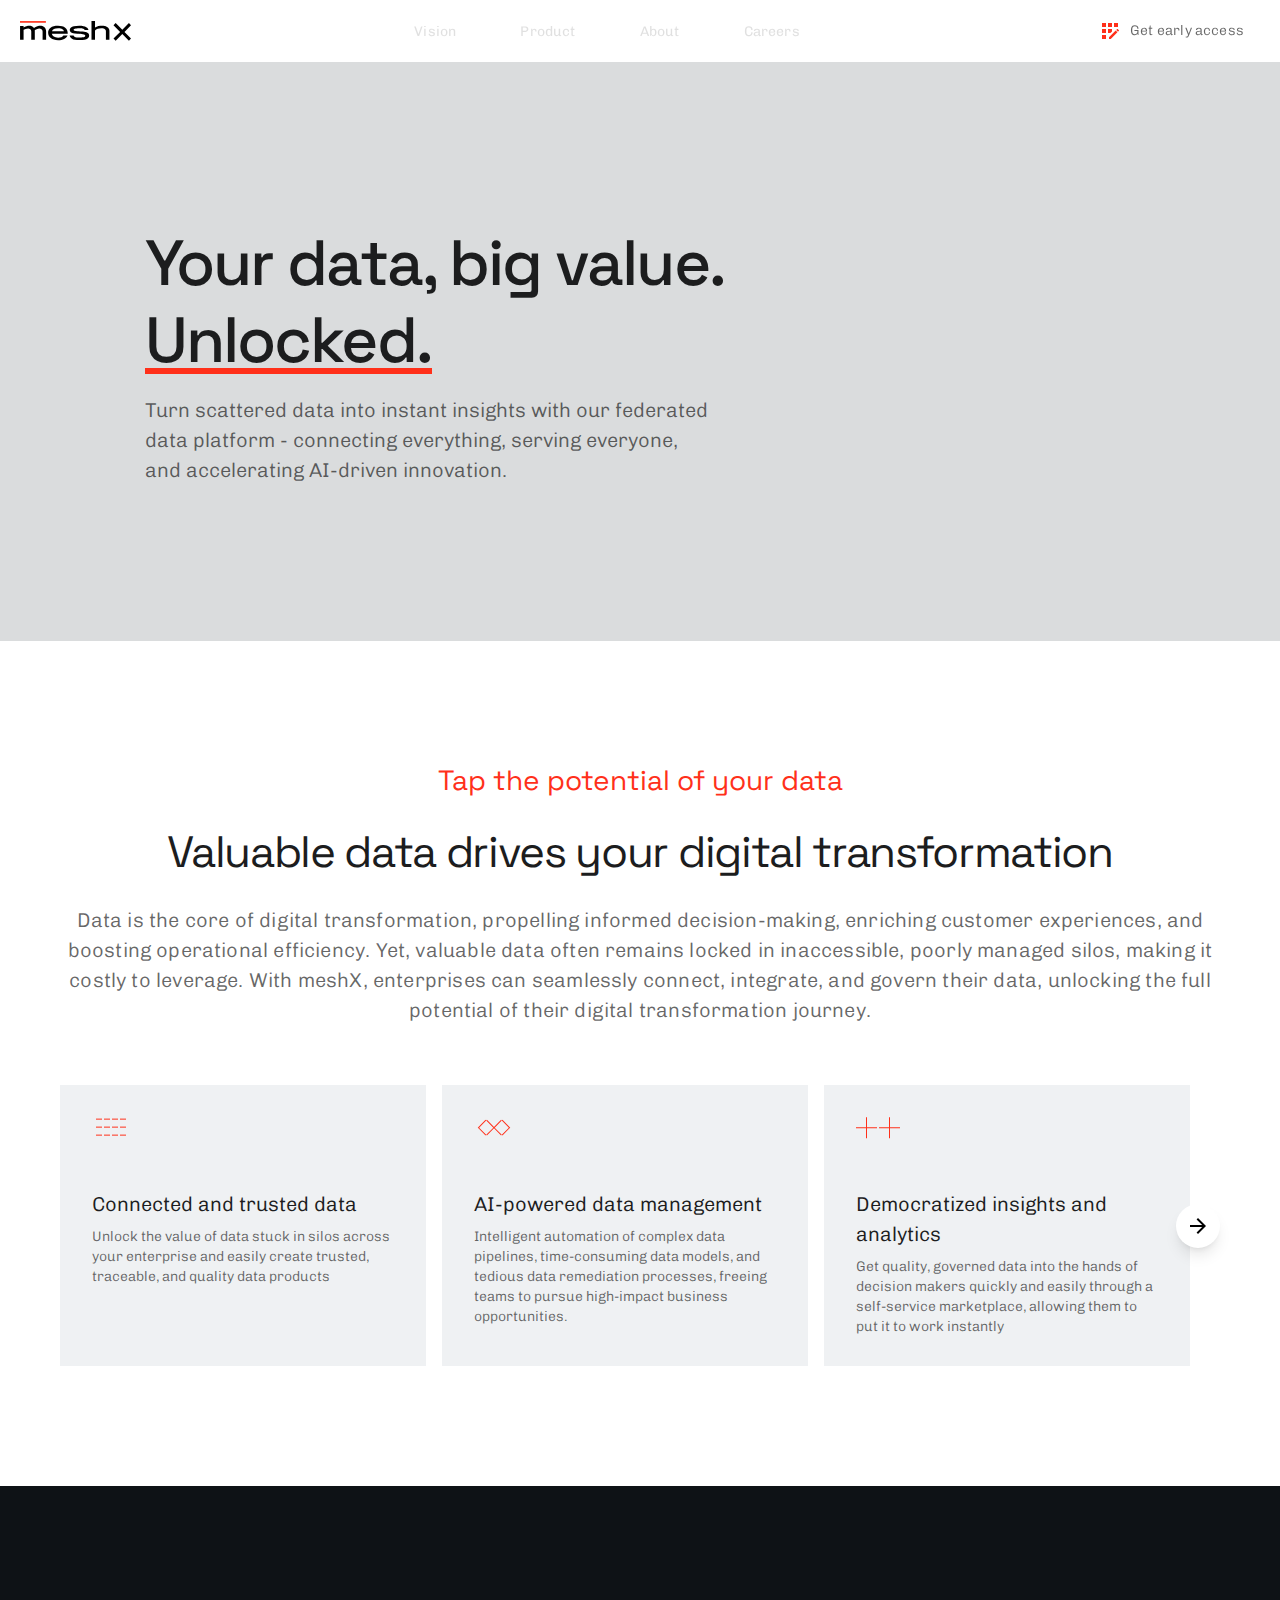
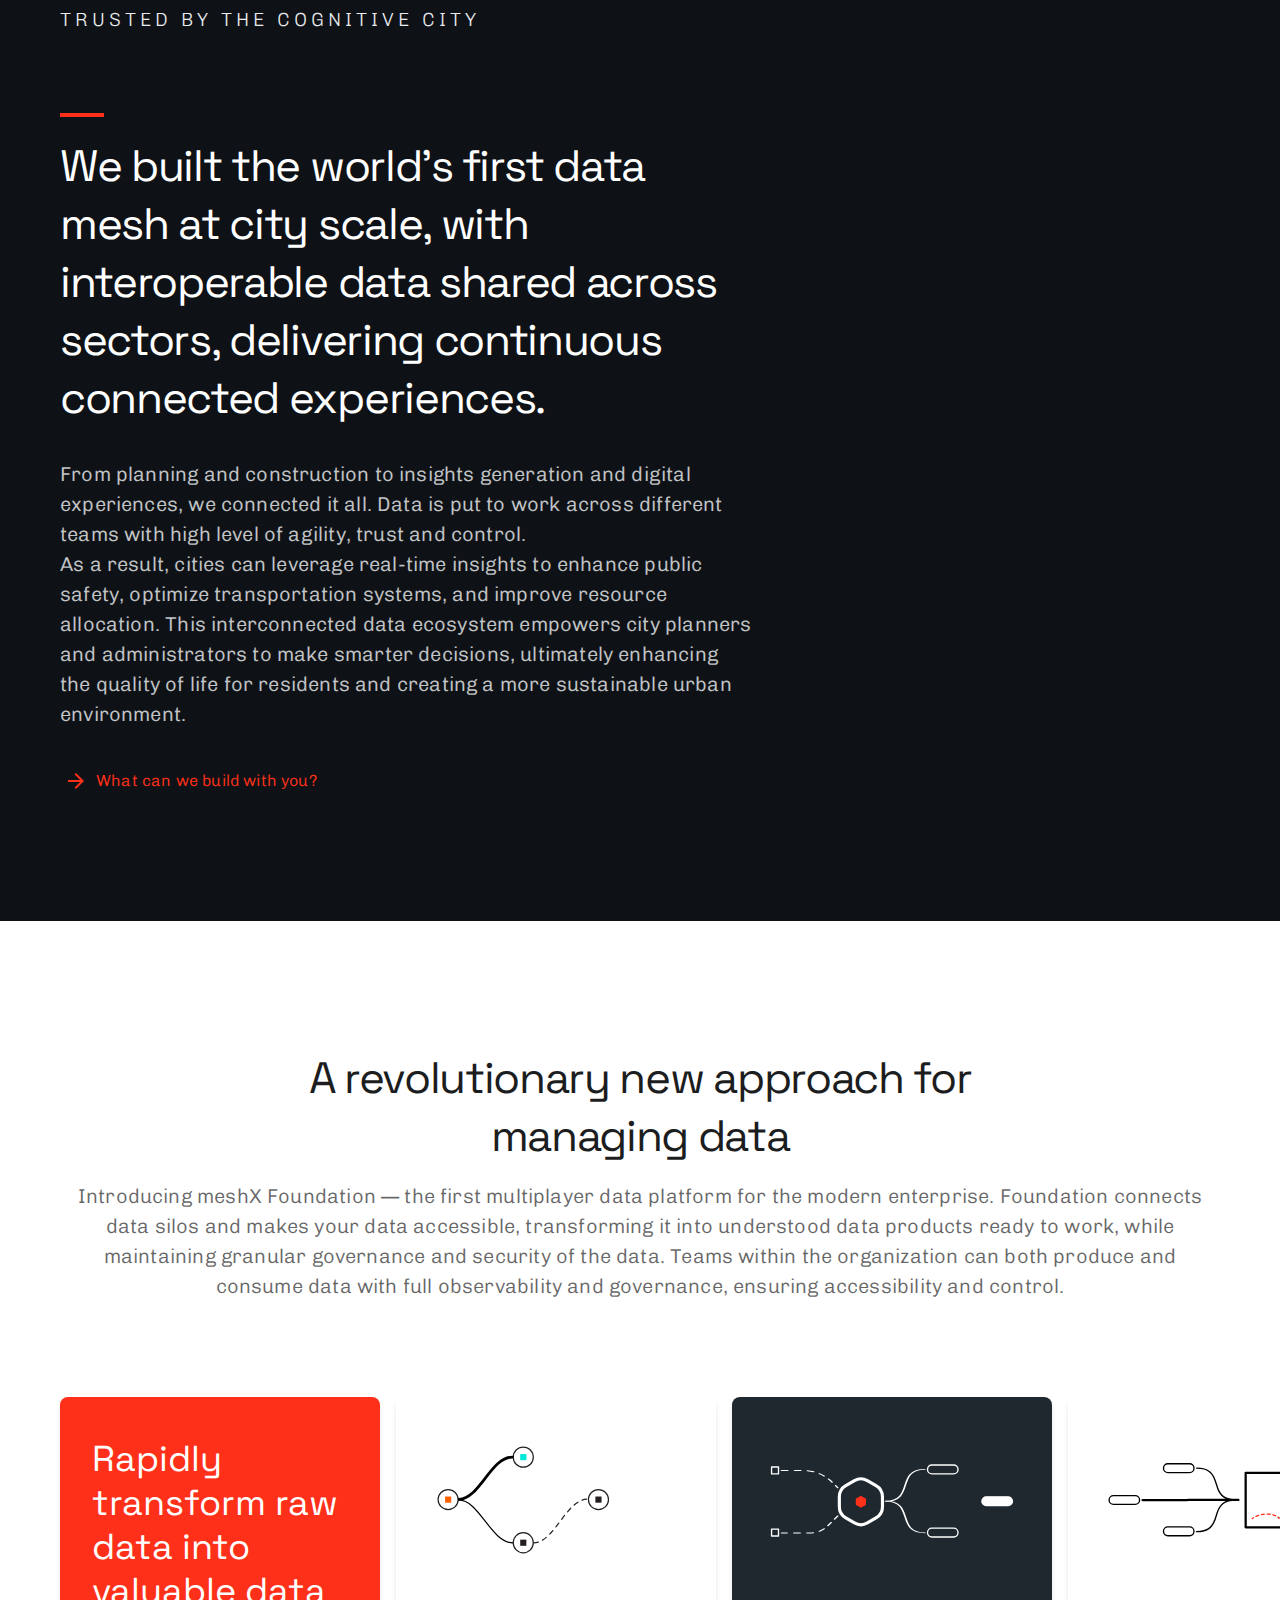
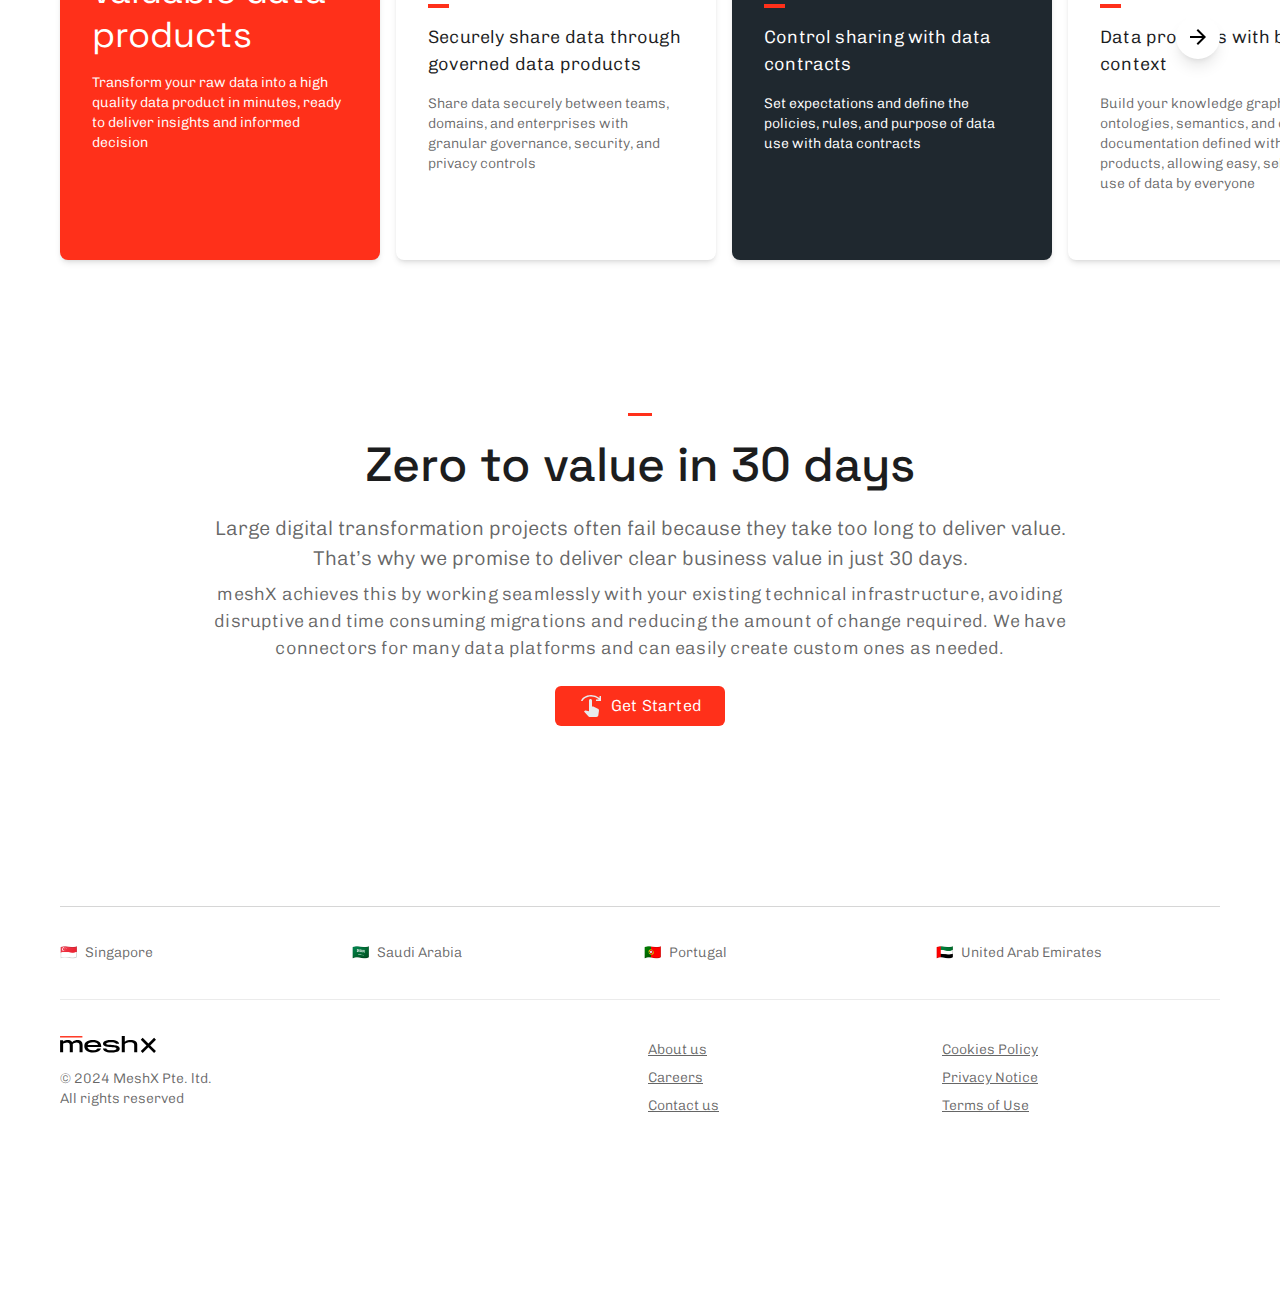
==== commit 77440f1a: "updated text on the page" ====
--- a/index.html
+++ b/index.html
@@ -1 +1 @@
-<!DOCTYPE html><html lang="en" data-theme="system"><head><meta charSet="UTF-8"/><meta charSet="utf-8"/><meta name="viewport" content="width=device-width, initial-scale=1.0"/><meta name="viewport" content="width=device-width, initial-scale=1"/><link rel="stylesheet" href="/_next/static/css/efe2a1e0e931fa38.css" data-precedence="next"/><link rel="preload" as="script" fetchPriority="low" href="/_next/static/chunks/webpack-cceda007551b34ac.js"/><script src="/_next/static/chunks/fd9d1056-825346fc5e684434.js" async=""></script><script src="/_next/static/chunks/23-a45bf9c9bfe6b796.js" async=""></script><script src="/_next/static/chunks/main-app-365de8648591138d.js" async=""></script><script src="/_next/static/chunks/868-4d7db2543ae62a2a.js" async=""></script><script src="/_next/static/chunks/28-245adfa7d3fe0e66.js" async=""></script><script src="/_next/static/chunks/app/(publicPages)/page-58772d55e54012d8.js" async=""></script><script src="/_next/static/chunks/299-6fb41a816f9837e2.js" async=""></script><script src="/_next/static/chunks/app/(publicPages)/layout-65a04e6fad13f937.js" async=""></script><meta name="description" content="Multi-player data platform for the modern enterprise"/><title>Multiplayer Data Platform</title><link rel="apple-touch-icon" sizes="180x180" href="/favicon/apple-touch-icon.png?v=2"/><link rel="icon" type="image/png" sizes="32x32" href="/favicon/favicon-32x32.png?v=2"/><link rel="icon" type="image/png" sizes="16x16" href="/favicon/favicon-16x16.png?v=2"/><link rel="manifest" href="/site.webmanifest"/><link rel="preconnect" href="https://fonts.googleapis.com"/><link rel="preconnect" href="https://fonts.gstatic.com" crossorigin="anonymous"/><title>MeshX</title><meta name="description" content="MeshX"/><link href="https://fonts.googleapis.com/css2?family=Chivo:ital,wght@0,100..900;1,100..900&amp;family=Space+Grotesk:wght@300..700&amp;display=swap" rel="stylesheet"/><script src="/_next/static/chunks/polyfills-78c92fac7aa8fdd8.js" noModule=""></script></head><body class="min-h-screen"><div class="fixed inset-x-0 top-0 h-[62px] z-30 text-[14px] bg-[#FFFFFFED]"><div class="cont relative"><div class="flex items-center justify-between absolute left-6 right-6 md:left-5 md:right-5 h-[62px]"><a class="hidden md:block min-w-[112px]" href="/"><svg xmlns="http://www.w3.org/2000/svg" viewBox="0 0 200 36" class="logo h-5"><path fill-rule="evenodd" d="M180.268 19.589 168.307 7.643l3.907-3.902 11.96 11.946 11.919-11.946L200 7.643l-11.92 11.946L200 31.496l-3.907 3.901-11.919-11.946-11.96 11.946-3.907-3.901zm-123.066 3.54c.805 4.263 4.792 6.798 11.356 6.798 4.671 0 7.732-1.448 9.584-4.023h7.45c-2.215 5.39-8.175 8.528-17.034 8.528-11.074 0-17.92-5.068-17.92-13.153s5.839-12.872 17.92-12.872c11.115 0 17.316 5.028 17.316 13.193v1.529zm21.907-4.505c-.725-4.787-7.047-5.712-10.551-5.712-6.403 0-9.907 2.092-11.074 5.712zm55.935-1.69v16.733h-6.363V0h6.363v11.745c3.544-2.614 8.497-3.258 12.967-3.258 5.638 0 12.967 2.414 12.967 9.01v16.17h-6.363V18.342c0-4.384-4.832-5.27-8.497-5.27-4.027 0-9.02 1.288-11.074 3.862M6.461 15.928v17.74H.1V9.09H6.46v2.615c2.9-2.333 7.41-3.218 10.148-3.218 3.141 0 6.645 1.087 8.578 4.304 3.342-3.459 8.819-4.304 11.517-4.304 4.631 0 10.31 2.373 10.31 10.297v14.883H40.65V18.784c0-4.022-3.261-5.35-5.919-5.35-2.577 0-7.209 2.012-8.215 3.38.08.603.12 1.286.12 1.97v14.883h-6.362V18.784c0-4.022-3.02-5.35-5.678-5.35-2.175 0-7.007 1.81-8.135 2.495m89.964 9.976c.563 1.489 2.054 3.983 10.792 3.983 8.94 0 10.309-1.77 10.309-3.178 0-.764-.523-2.615-4.631-3.017-2.094-.201-5.154-.443-9.624-.684-13.209-.724-13.612-4.706-13.612-6.757 0-2.052.202-7.844 17.035-7.844 11.799 0 16.188 4.224 16.51 7.844h-6.846c-.281-3.178-7.288-3.38-9.705-3.38-2.456 0-10.309.282-10.309 3.098 0 1.528 2.135 2.131 7.088 2.413 2.456.12 7.168.443 9.544.644 7.208.644 11.477 2.574 11.477 6.959 0 3.66-1.45 8.326-17.397 8.366-13.128.04-16.47-3.861-17.759-8.447z" clip-rule="evenodd"></path><path fill="#FF301A" d="M46.623.138H0V3.15h46.623z"></path></svg></a><div class="md:hidden"><div class="py-4 flex items-center gap-3"><svg xmlns="http://www.w3.org/2000/svg" viewBox="0 0 200 36" class="logo h-[19px] md:h-5 "><path fill-rule="evenodd" d="M180.268 19.589 168.307 7.643l3.907-3.902 11.96 11.946 11.919-11.946L200 7.643l-11.92 11.946L200 31.496l-3.907 3.901-11.919-11.946-11.96 11.946-3.907-3.901zm-123.066 3.54c.805 4.263 4.792 6.798 11.356 6.798 4.671 0 7.732-1.448 9.584-4.023h7.45c-2.215 5.39-8.175 8.528-17.034 8.528-11.074 0-17.92-5.068-17.92-13.153s5.839-12.872 17.92-12.872c11.115 0 17.316 5.028 17.316 13.193v1.529zm21.907-4.505c-.725-4.787-7.047-5.712-10.551-5.712-6.403 0-9.907 2.092-11.074 5.712zm55.935-1.69v16.733h-6.363V0h6.363v11.745c3.544-2.614 8.497-3.258 12.967-3.258 5.638 0 12.967 2.414 12.967 9.01v16.17h-6.363V18.342c0-4.384-4.832-5.27-8.497-5.27-4.027 0-9.02 1.288-11.074 3.862M6.461 15.928v17.74H.1V9.09H6.46v2.615c2.9-2.333 7.41-3.218 10.148-3.218 3.141 0 6.645 1.087 8.578 4.304 3.342-3.459 8.819-4.304 11.517-4.304 4.631 0 10.31 2.373 10.31 10.297v14.883H40.65V18.784c0-4.022-3.261-5.35-5.919-5.35-2.577 0-7.209 2.012-8.215 3.38.08.603.12 1.286.12 1.97v14.883h-6.362V18.784c0-4.022-3.02-5.35-5.678-5.35-2.175 0-7.007 1.81-8.135 2.495m89.964 9.976c.563 1.489 2.054 3.983 10.792 3.983 8.94 0 10.309-1.77 10.309-3.178 0-.764-.523-2.615-4.631-3.017-2.094-.201-5.154-.443-9.624-.684-13.209-.724-13.612-4.706-13.612-6.757 0-2.052.202-7.844 17.035-7.844 11.799 0 16.188 4.224 16.51 7.844h-6.846c-.281-3.178-7.288-3.38-9.705-3.38-2.456 0-10.309.282-10.309 3.098 0 1.528 2.135 2.131 7.088 2.413 2.456.12 7.168.443 9.544.644 7.208.644 11.477 2.574 11.477 6.959 0 3.66-1.45 8.326-17.397 8.366-13.128.04-16.47-3.861-17.759-8.447z" clip-rule="evenodd"></path><path fill="#FF301A" d="M46.623.138H0V3.15h46.623z"></path></svg></div></div><div class="gap-8 hidden md:flex"><a class="px-4 py-2.5 flex gap-2 items-center text-label-3 font-normal [&amp;_svg]:size-4 [&amp;_svg]:stroke-current border-y-2 border-transparent opacity-20" href="/"><div>Vision</div></a><a class="px-4 py-2.5 flex gap-2 items-center text-label-3 font-normal [&amp;_svg]:size-4 [&amp;_svg]:stroke-current border-y-2 border-transparent opacity-20" href="/"><div>Product</div></a><a class="px-4 py-2.5 flex gap-2 items-center text-label-3 font-normal [&amp;_svg]:size-4 [&amp;_svg]:stroke-current border-y-2 border-transparent opacity-20" href="/"><div>About</div></a><a class="px-4 py-2.5 flex gap-2 items-center text-label-3 font-normal [&amp;_svg]:size-4 [&amp;_svg]:stroke-current border-y-2 border-transparent opacity-20" href="/"><div>Careers</div></a></div><div><button type="button" class="button group/button font-brown sz-s out-normal rounded-md icon-left box-border leading-5 flex items-center gap-2 text-ink-2 fill-accent hover:bg-accent hover:text-white hover:fill-white h-8 px-4"><div class="button-ico text-xs [&amp;_svg]:size-6"><svg xmlns="http://www.w3.org/2000/svg" viewBox="0 0 24 24"><path fill="none" d="M0 0h24v24H0z"></path><path d="M10 4h4v4h-4zM4 16h4v4H4zM4 10h4v4H4zM4 4h4v4H4zM14 12.42V10h-4v4h2.42zM20.88 11.29l-1.17-1.17a.41.41 0 0 0-.58 0l-.88.88L20 12.75l.88-.88a.41.41 0 0 0 0-.58M11 18.25V20h1.75l6.67-6.67-1.75-1.75zM16 4h4v4h-4z"></path></svg></div><div class="button-children flex-auto text-left">Get early access</div></button></div></div></div></div><main class=""><div class=""><div class="bg-[#DADCDD]  z-20 relative"><div class="max-w-[1070px] mx-auto mt-[62px] pt-[61px] md:pt-[163px] pb-[63px] md:pb-[156px] text-center md:text-left md:bg-[url(&#x27;/img/hero-banner.png&#x27;)] bg-[center_right] bg-[length:535px_445px] bg-no-repeat "><div class="md:max-w-[591px] mx-4 md:ml-10"><h1 class="hero"><span class="border-accent border-b-[6px] leading-[56px] inline-block">Free</span> your enterprise data</h1><p class="text-lg mt-5 md:mt-4">Break down your data silos and be AI-ready with meshX, the world&#x27;s first multiplayer data platform.</p></div></div></div><div class="py-20 md:py-[120px]"><div class="cont text-center"><h3 class="text-accent">Unlock the potential of data</h3><h1 class="mt-5 md:mt-6">Accessible data drives your digital transformation</h1><div class="mt-5 md:mt-6 max-w-[1202px] md:text-lg mx-auto">Data is the core of digital transformation, propelling informed decision-making, enriching customer experiences, and boosting operational efficiency. Yet, valuable data often remains locked in inaccessible, poorly managed silos, making it costly to leverage. With meshX, enterprises can seamlessly connect, integrate, and govern their data, unlocking the full potential of their digital transformation journey.</div></div><div class="overflow-hidden select-none mt-10 md:mt-[60px] h-[281px]"><div class="cont overflow-visible h-full"><div class="relative h-full"><div class="grid grid-rows-1 grid-flow-col gap-4 absolute h-full" style="left:0"><div class="max-w-md w-[366px] min-w-[366px] bg-canvas-darker p-8"><svg xmlns="http://www.w3.org/2000/svg" width="40" height="22" fill="none"><path stroke="#FF301A" stroke-dasharray="6 2" d="M4 2.138h32M4 10.138h32M4 18.138h32"></path></svg><h4 class="mt-[50px] text-lg text-ink">Accessible and trusted<br/>data</h4><p class="mt-2 text-sm text-ink-2">Unlock the value of data stuck in silos across your enterprise and easily create trusted, traceable, and quality data products</p></div><div class="max-w-md w-[366px] min-w-[366px] bg-canvas-darker p-8"><svg xmlns="http://www.w3.org/2000/svg" width="44" height="22" fill="none"><path fill="#FF301A" fill-rule="evenodd" d="M10 .138h1v10h10v1H11v10h-1v-10H0v-1h10zm23 0h1v10h10v1H34v10h-1v-10H23v-1h10z" clip-rule="evenodd"></path></svg><h4 class="mt-[50px] text-lg text-ink">Democratized insights and analytics</h4><p class="mt-2 text-sm text-ink-2">Get quality, governed data into the hands of decision makers quickly and easily through a self-service marketplace, allowing them to put it to work instantly</p></div><div class="max-w-md w-[366px] min-w-[366px] bg-canvas-darker p-8"><svg xmlns="http://www.w3.org/2000/svg" width="40" height="22" fill="none"><path fill="#FF301A" d="m3.736 10.638.707.707 7.072 7.071.707-.707-7.071-7.071 7.07-7.071-.707-.707-7.07 7.07zM12.93 2.86l-.707.707 7.07 7.07-7.07 7.072.707.707L20 11.345l7.072 7.071.707-.707-7.071-7.071 7.071-7.071-.707-.707L20 9.93z"></path><path fill="#FF301A" d="m28.485 2.86-.708.707 7.071 7.07-7.07 7.072.707.707 7.07-7.071.708-.707-.707-.707z"></path></svg><h4 class="mt-[50px] text-lg text-ink">AI Native</h4><p class="mt-2 text-sm text-ink-2">AI is only as good as the data. Automate internal processes and deliver revenue-generating product features through effective use of AI on high quality data</p></div></div><div class="absolute left-0 p-2.5 bg-white rounded-full cursor-pointer shadow-lg absolute-center-y hidden"><svg xmlns="http://www.w3.org/2000/svg" viewBox="0 0 24 24" class="size-6"><path fill="none" d="M0 0h24v24H0z"></path><path d="M20 11H7.83l5.59-5.59L12 4l-8 8 8 8 1.41-1.41L7.83 13H20z"></path></svg></div><div class="absolute right-0 p-2.5 bg-white rounded-full cursor-pointer shadow-lg absolute-center-y hidden md:block"><svg xmlns="http://www.w3.org/2000/svg" viewBox="0 0 24 24" class="size-6"><path fill="none" d="M0 0h24v24H0z"></path><path d="m12 4-1.41 1.41L16.17 11H4v2h12.17l-5.58 5.59L12 20l8-8z"></path></svg></div></div></div></div></div><div class="py-10 md:py-[120px] bg-layer-darkest bg-[url(&#x27;/img/geo-lines.svg&#x27;)] bg-center bg-cover"><div class="cont md:flex gap-24"><div class="max-w-[891px]"><h4 class="uppercase text-[#EAECEF] tracking-[4px] font-extralight text-[19px]">Trusted by the Cognitive City</h4><div class="md:hidden mt-8 bg-[url(&#x27;/img/cognitive.jpg&#x27;)] bg-center bg-cover rounded-lg opacity-80 h-[240px]"></div><div class="mt-8 md:mt-20 h-1 w-11 bg-accent"></div><h1 class="mt-5 mf:mt-8 text-white">We built the world&#x27;s first data mesh at city scale, with interoperable data shared across sectors, delivering continuous connected experiences.</h1><p class="mt-5 md:mt-8 md:text-lg text-canvas-darker opacity-80">From planning and construction to insights generation and digital experiences, we connected it all. Data is put to work across different teams with high level of agility, trust and control. <br/>As a result, cities can leverage real-time insights to enhance public safety, optimize transportation systems, and improve resource allocation. This interconnected data ecosystem empowers city planners and administrators to make smarter decisions, ultimately enhancing the quality of life for residents and creating a more sustainable urban environment.</p><div class="mt-8"><button type="button" class="button group/button font-brown sz-m out-normal rounded-md icon-left box-border flex items-center gap-2 text-accent fill-accent hover:bg-accent hover:text-white hover:fill-white h-10 text-base px-1"><div class="button-ico text-xs [&amp;_svg]:size-6"><svg xmlns="http://www.w3.org/2000/svg" viewBox="0 0 24 24"><path fill="none" d="M0 0h24v24H0z"></path><path d="m12 4-1.41 1.41L16.17 11H4v2h12.17l-5.58 5.59L12 20l8-8z"></path></svg></div><div class="button-children flex-auto text-left">What can we build with you?</div></button></div></div><div class="hidden md:block min-w-[32%] min-h-[641px] bg-[url(&#x27;/img/cognitive.jpg&#x27;)] bg-center bg-cover rounded-lg opacity-80"></div></div></div><div class="py-[60px] md:py-[120px] "><div class="cont text-center"><div class="max-w-[1128px] mx-auto"><h1 class="mt-2 max-w-[764px] mx-auto">A revolutionary new approach for managing data</h1><div class="mt-4 md:text-lg  ">Introducing meshX Foundation — the first multiplayer data platform for the modern enterprise. Foundation connects data silos and makes your data accessible, transforming it into understood data products ready to work, while maintaining granular governance and security of the data. Teams within the organization can both produce and consume data with full observability and governance, ensuring accessibility and control.</div></div></div><div class="overflow-hidden select-none mt-20 md:mt-24 h-[480px]"><div class="cont overflow-visible h-full"><div class="relative h-full"><div class="grid grid-rows-1 grid-flow-col gap-4 absolute h-full" style="left:0"><div class="min-w-[310px] md:min-w-[320px] h-[463px] px-8 relative rounded-lg shadow-md pt-10 bg-accent text-white [&amp;_h2]:text-white"><h2 class="text-ink leading-[44px]">Rapidly transform raw data into valuable data products</h2><p class="mt-4 text-sm">Transform your raw data into a high quality data product in minutes, ready to deliver insights and informed decision</p></div><div class="min-w-[310px] md:min-w-[320px] h-[463px] px-8 relative bg-white rounded-lg shadow-md pt-0"><div class="h-[169px] md:h-[207px] flex items-center"><svg xmlns="http://www.w3.org/2000/svg" xml:space="preserve" style="fill-rule:evenodd;clip-rule:evenodd;stroke-linecap:round;stroke-linejoin:round;stroke-miterlimit:1.5" viewBox="0 0 260 140" class="h-[125px]"><path d="M4464.26-928.886h549.559v341.936H4464.26z" style="fill:none" transform="matrix(.4731 0 0 .40943 -2112.07 380.317)"></path><circle cx="2828.2" cy="383.181" r="35.384" style="fill:none;stroke:#231f20;stroke-width:4.23px" transform="matrix(.31769 0 0 .31769 -875.946 -52.743)"></circle><path d="M2922.51 820.6h16.044v16.044h-16.044z" style="fill:#ff6000" transform="matrix(.42947 0 0 .42946 -1236.017 -286.874)"></path><circle cx="2828.2" cy="383.181" r="35.384" style="fill:none;stroke:#231f20;stroke-width:4.23px" transform="matrix(.31769 0 0 .31769 -707.584 -52.743)"></circle><path d="M2922.51 820.6h16.044v16.044h-16.044z" style="fill:#231f20" transform="matrix(.42947 0 0 .42946 -1067.654 -286.874)"></path><circle cx="2828.2" cy="383.181" r="35.384" style="fill:none;stroke:#231f20;stroke-width:4.23px" transform="matrix(.31769 0 0 .31769 -791.792 -4.424)"></circle><path d="M2922.51 820.6h16.044v16.044h-16.044z" style="fill:#231f20" transform="matrix(.42947 0 0 .42946 -1151.863 -238.555)"></path><circle cx="2828.2" cy="383.181" r="35.384" style="fill:none;stroke:#231f20;stroke-width:4.23px" transform="matrix(.31769 0 0 .31769 -791.792 -100.298)"></circle><path d="M2922.51 820.6h16.044v16.044h-16.044z" style="fill:#00e9da" transform="matrix(.42947 0 0 .42946 -1151.863 -334.428)"></path><path d="M2966.83 826.192c72.57 0 114.41-150.276 190.89-150.276" style="fill:none;stroke:#000;stroke-width:9.96px" transform="matrix(.31273 0 0 .3147 -893.058 -191.37)"></path><path d="M2966.83 826.192c72.57 0 114.41-150.276 190.89-150.276" style="fill:none;stroke:#000;stroke-width:4.22px" transform="matrix(.31769 0 0 -.3197 -908.197 333.515)"></path><path d="M2966.83 826.192c72.57 0 114.41-150.276 190.89-150.276" style="fill:none;stroke:#231f20;stroke-width:4.11px;stroke-dasharray:16.44,16.44,0,0,0,0" transform="matrix(.31769 0 0 .32627 -824.145 -152.138)"></path></svg></div><div class="delimiter w-[21px] h-1 bg-accent"></div><div class="title text-ink mt-2.5 md:mt-4">Securely share data through governed data products</div><p class="mt-4 text-sm">Share data securely between teams, domains, and enterprises with granular governance, security, and privacy controls</p></div><div class="min-w-[310px] md:min-w-[320px] h-[463px] px-8 relative rounded-lg shadow-md pt-0 bg-layer-darker text-white [&amp;_.title]:text-white"><div class="h-[169px] md:h-[207px] flex items-center"><svg xmlns="http://www.w3.org/2000/svg" xml:space="preserve" style="fill-rule:evenodd;clip-rule:evenodd;stroke-linecap:round;stroke-linejoin:round;stroke-miterlimit:1.5" viewBox="0 0 260 140" class="h-[140px]"><path d="M4464.26-928.886h549.559v341.936H4464.26z" style="fill:none" transform="matrix(.4731 0 0 .40943 -2112.07 380.317)"></path><path d="M3285.25 1057.61c12.47-7.2 27.83-7.2 40.3 0 8.56 4.93 18.51 10.68 27.06 15.62a40.3 40.3 0 0 1 20.15 34.9v31.25c0 14.39-7.68 27.7-20.15 34.9-8.55 4.93-18.5 10.68-27.06 15.62a40.3 40.3 0 0 1-40.3 0c-8.55-4.94-18.5-10.69-27.06-15.62a40.31 40.31 0 0 1-20.15-34.9v-31.25c0-14.4 7.68-27.7 20.15-34.9 8.56-4.94 18.51-10.69 27.06-15.62" style="fill:none;stroke:#fff;stroke-width:9.84px" transform="matrix(.32507 0 0 .32507 -976.069 -294.526)"></path><path d="M3372.76 1084.86v44.46c0 21.33-14.43 41.8-40.11 56.89-10.09 5.93-18.11 10.64-18.11 10.64" style="fill:none;stroke:#fff;stroke-width:3.23px;stroke-dasharray:12.94,12.94,0,0,0,0" transform="matrix(0 -.29997 .51072 0 -536.386 1050.777)"></path><path d="m3297.26 1196.83-34.34-19.82c-15.94-9.2-24.88-21.63-24.88-34.58v-57.57" style="fill:none;stroke:#fff;stroke-width:3.26px;stroke-dasharray:13.02,13.02,0,0,0,0" transform="matrix(0 -.29196 .51072 0 -536.386 1047.872)"></path><path d="m3305.4 1045.97 67.36 38.89v77.78l-67.36 38.89-67.36-38.89v-77.78z" style="fill:#ff301a" transform="matrix(.07712 0 0 .07712 -156.5 -15.893)"></path><path d="M3275.54 1353.81c0 7.59-6.16 13.76-13.75 13.76h-67.8c-7.6 0-13.76-6.17-13.76-13.76s6.16-13.76 13.76-13.76h67.8c7.59 0 13.75 6.17 13.75 13.76" style="fill:#fff;stroke:#fff;stroke-width:4.23px" transform="matrix(.32507 0 0 .32507 -812.47 -369.833)"></path><path d="M3275.54 1353.81c0 7.59-6.16 13.76-13.75 13.76h-67.8c-7.6 0-13.76-6.17-13.76-13.76s6.16-13.76 13.76-13.76h67.8c7.59 0 13.75 6.17 13.75 13.76" style="fill:none;stroke:#fff;stroke-width:4.23px" transform="matrix(.32507 0 0 .32507 -867.724 -402.164)"></path><path d="M3275.54 1353.81c0 7.59-6.16 13.76-13.75 13.76h-67.8c-7.6 0-13.76-6.17-13.76-13.76s6.16-13.76 13.76-13.76h67.8c7.59 0 13.75 6.17 13.75 13.76" style="fill:none;stroke:#fff;stroke-width:4.23px" transform="matrix(.32507 0 0 .32507 -867.724 -338.006)"></path><path d="M2922.51 820.6h16.044v16.044h-16.044z" style="fill:none;stroke:#fff;stroke-width:3.13px" transform="matrix(0 -.43944 .43944 0 -352.924 1326.786)"></path><path d="M2922.51 820.6h16.044v16.044h-16.044z" style="fill:none;stroke:#fff;stroke-width:3.13px" transform="matrix(0 -.43944 .43944 0 -352.924 1389.856)"></path><path d="M3262.23 991.034c0 90.956 221.99 30.866 221.99 121.816" style="fill:none;stroke:#fff;stroke-width:5.43px" transform="matrix(0 -.14564 .32774 0 -201.357 545.327)"></path><path d="M3262.23 991.034c0 90.956 221.99 30.866 221.99 121.816" style="fill:none;stroke:#fff;stroke-width:5.41px" transform="matrix(0 .14513 .3289 0 -202.51 -403.237)"></path><path d="M3262.23 987.938c0 90.952 221.99 31.112 221.99 122.062" style="fill:none;stroke:#fff;stroke-width:4.07px" transform="matrix(0 .00091 .79713 0 -666.533 67.23)"></path></svg></div><div class="delimiter w-[21px] h-1 bg-accent"></div><div class="title text-ink mt-2.5 md:mt-4">Control sharing with data contracts</div><p class="mt-4 text-sm">Set expectations and define the policies, rules, and purpose of data use with data contracts</p></div><div class="min-w-[310px] md:min-w-[320px] h-[463px] px-8 relative bg-white rounded-lg shadow-md pt-0"><div class="h-[169px] md:h-[207px] flex items-center"><svg xmlns="http://www.w3.org/2000/svg" xml:space="preserve" style="fill-rule:evenodd;clip-rule:evenodd;stroke-linejoin:round;stroke-miterlimit:2" viewBox="0 0 260 140" class="h-[152px]"><path d="M4464.26-928.886h549.559v341.936H4464.26z" style="fill:none" transform="matrix(.4731 0 0 .40943 -2112.06 380.317)"></path><path d="M8.546 69a5.16 5.16 0 0 1 5.159-5.16h22.04A5.164 5.164 0 0 1 40.907 69a5.164 5.164 0 0 1-5.162 5.158h-22.04A5.16 5.16 0 0 1 8.545 69m1.375 0a3.785 3.785 0 0 0 3.784 3.783h22.04a3.783 3.783 0 1 0 0-7.568h-22.04A3.787 3.787 0 0 0 9.92 69M63.8 36.666a5.16 5.16 0 0 1 5.159-5.159h22.04a5.164 5.164 0 0 1 5.162 5.16 5.164 5.164 0 0 1-5.162 5.158h-22.04a5.16 5.16 0 0 1-5.159-5.159m1.375 0a3.785 3.785 0 0 0 3.784 3.784h22.04a3.783 3.783 0 1 0 0-7.567h-22.04a3.787 3.787 0 0 0-3.784 3.783M63.8 100.824a5.16 5.16 0 0 1 5.159-5.158h22.04a5.164 5.164 0 0 1 5.162 5.158 5.164 5.164 0 0 1-5.162 5.16h-22.04a5.16 5.16 0 0 1-5.159-5.16m1.375 0a3.785 3.785 0 0 0 3.784 3.784h22.04a3.783 3.783 0 1 0 0-7.567h-22.04a3.787 3.787 0 0 0-3.784 3.783M138.1 68.263a.689.689 0 0 1 0 1.376c-6.157 0-10.263-1.36-13.147-3.497-4.31-3.194-5.91-8.16-7.473-13.15-1.472-4.71-2.907-9.442-6.978-12.455-2.703-2.003-6.561-3.228-12.326-3.228a.689.689 0 0 1 0-1.376c6.155 0 10.262 1.36 13.146 3.497 4.31 3.194 5.912 8.162 7.472 13.15 1.475 4.71 2.907 9.442 6.978 12.455 2.704 2.003 6.561 3.228 12.328 3.228"></path><path d="M138.1 68.262a.688.688 0 0 1 0 1.376c-5.787 0-9.661 1.222-12.375 3.217-4.081 3.003-5.522 7.718-7.002 12.41-1.566 4.972-3.17 9.923-7.5 13.105-2.894 2.13-7.011 3.485-13.188 3.485a.69.69 0 0 1-.691-.688c0-.38.31-.69.69-.69 5.79 0 9.66-1.22 12.374-3.215 4.085-3.003 5.523-7.718 7.003-12.41 1.568-4.972 3.174-9.923 7.499-13.105 2.894-2.13 7.015-3.485 13.19-3.485"></path><path d="M140.57 67.805a1.147 1.147 0 0 1 0 2.294c-72.501 0-24.8.202-97.3.202a1.15 1.15 0 0 1-1.148-1.147 1.15 1.15 0 0 1 1.148-1.147c72.5 0 24.799-.202 97.3-.202M194.14 85.06c0-.634.532-1.146 1.151-1.146.65 0 1.152.512 1.152 1.145V96.76a1.14 1.14 0 0 1-1.152 1.146h-47.348a1.14 1.14 0 0 1-1.151-1.146V41.547a1.14 1.14 0 0 1 1.15-1.146h47.35c.649 0 1.15.513 1.15 1.146v22.978c0 .633-.501 1.15-1.15 1.15-.62 0-1.152-.517-1.152-1.15V42.693h-45.046v52.921h45.046z"></path><path d="M188.174 88.747a3.13 3.13 0 0 1-4.395.47 3.134 3.134 0 0 1-.466-4.397l21.78-28.693a3.125 3.125 0 0 1 4.867 3.924z"></path><path d="M9139.69 89.875a.66.66 0 0 1-.93-.068.657.657 0 0 1 .07-.933c.38-.331.79-.645 1.22-.941a.662.662 0 0 1 .75 1.091q-.585.402-1.11.851m3.57-2.232a.665.665 0 0 1-.88-.326.667.667 0 0 1 .33-.877c.9-.411 1.85-.767 2.83-1.068.35-.107.72.09.83.439.1.35-.09.72-.44.827-.93.284-1.83.619-2.67 1.005m5.45-1.689a.654.654 0 0 1-.77-.527.656.656 0 0 1 .52-.774c.98-.186 1.98-.324 2.98-.414a.67.67 0 0 1 .72.6.666.666 0 0 1-.6.718q-1.44.129-2.85.397m5.72-.516a.663.663 0 1 1 .01-1.323c1.02.007 2.03.067 3 .178.36.042.62.37.58.733a.66.66 0 0 1-.73.582c-.93-.106-1.89-.162-2.86-.17m5.66.671a.664.664 0 0 1-.48-.803c.09-.354.45-.57.81-.481 1.05.264 2.02.6 2.89 1.006.33.155.47.549.32.88a.664.664 0 0 1-.88.319c-.8-.372-1.69-.679-2.66-.921m4.91 2.416a.67.67 0 0 1-.01-.936.667.667 0 0 1 .94-.014c.4.395.75.822 1.02 1.28a.663.663 0 0 1-1.14.678 4.5 4.5 0 0 0-.81-1.008" style="fill:#ff301a" transform="translate(-8984.649 -1.493)"></path></svg></div><div class="delimiter w-[21px] h-1 bg-accent"></div><div class="title text-ink mt-2.5 md:mt-4">Data products with business context </div><p class="mt-4 text-sm">Build your knowledge graph on ontologies, semantics, and contextual documentation defined with your data products, allowing easy, self-serve use of data by everyone</p></div><div class="min-w-[310px] md:min-w-[320px] h-[463px] px-8 relative rounded-lg shadow-md pt-0 bg-accent-20 text-white [&amp;_.title]:text-white [&amp;_.delimiter]:bg-white"><div class="h-[169px] md:h-[207px] flex items-center"><svg xmlns="http://www.w3.org/2000/svg" xml:space="preserve" style="fill-rule:evenodd;clip-rule:evenodd;stroke-linejoin:round;stroke-miterlimit:2" viewBox="0 0 260 140" class="w-[240px]"><path d="M4464.26-928.886h549.559v341.936H4464.26z" style="fill:none" transform="matrix(.4731 0 0 .40943 -2112.07 380.317)"></path><path d="M2939.12 820.6v16.044c0 .334-.25.604-.57.604h-16.04c-.31 0-.57-.27-.57-.604V820.6c0-.334.26-.604.57-.604h16.04c.32 0 .57.27.57.604m-1.13.604h-14.92v14.836h14.92z" style="fill:#fff" transform="matrix(2.9519 0 0 2.75896 -8515.952 -2209.74)"></path><path d="M2937.35 821.011c-.21 0-.38-.184-.38-.411s.17-.411.38-.411h1.2c.21 0 .39.184.39.411v1.604c0 .227-.18.411-.39.411s-.38-.184-.38-.411v-1.193zm.82 3.332c0-.227.17-.411.38-.411s.39.184.39.411v3.209c0 .227-.18.412-.39.412s-.38-.185-.38-.412zm0 5.349c0-.227.17-.412.38-.412s.39.185.39.412v3.208c0 .227-.18.412-.39.412s-.38-.185-.38-.412zm0 5.348c0-.227.17-.412.38-.412s.39.185.39.412v1.604c0 .227-.18.411-.39.411h-1.2c-.21 0-.38-.184-.38-.411s.17-.411.38-.411h.82zm-2.43 1.193c.22 0 .39.184.39.411s-.17.411-.39.411h-2.4a.404.404 0 0 1-.39-.411c0-.227.18-.411.39-.411zm-4.01 0c.22 0 .39.184.39.411s-.17.411-.39.411h-2.4a.404.404 0 0 1-.39-.411c0-.227.18-.411.39-.411zm-4.01 0c.21 0 .39.184.39.411s-.18.411-.39.411h-2.4a.4.4 0 0 1-.39-.411c0-.227.17-.411.39-.411zm-4.01 0c.21 0 .39.184.39.411s-.18.411-.39.411h-1.2a.404.404 0 0 1-.39-.411v-1.604c0-.227.18-.412.39-.412s.38.185.38.412v1.193zm-.82-3.333c0 .227-.17.412-.38.412s-.39-.185-.39-.412v-3.208c0-.227.18-.412.39-.412s.38.185.38.412zm0-5.348c0 .227-.17.412-.38.412s-.39-.185-.39-.412v-3.209c0-.227.18-.411.39-.411s.38.184.38.411zm0-5.348c0 .227-.17.411-.38.411a.404.404 0 0 1-.39-.411V820.6c0-.227.18-.411.39-.411h1.2c.21 0 .39.184.39.411s-.18.411-.39.411h-.82zm2.43-1.193a.4.4 0 0 1-.39-.411c0-.227.17-.411.39-.411h2.4c.21 0 .39.184.39.411s-.18.411-.39.411zm4.01 0a.404.404 0 0 1-.39-.411c0-.227.18-.411.39-.411h2.4c.22 0 .39.184.39.411s-.17.411-.39.411zm4.01 0a.404.404 0 0 1-.39-.411c0-.227.18-.411.39-.411h2.4c.22 0 .39.184.39.411s-.17.411-.39.411z" style="fill:#fff" transform="matrix(1.76196 0 0 1.64678 -4990.297 -1290.276)"></path><path d="M9441.65 44.298c0 .626-.51 1.135-1.14 1.135a1.13 1.13 0 0 1-1.13-1.135c0-1.313.15-2.591.44-3.815.15-.609.76-.985 1.37-.839s.99.759.84 1.368a14.2 14.2 0 0 0-.38 3.286m2.07-7.351c-.33.534-1.03.701-1.56.373a1.14 1.14 0 0 1-.38-1.561 16.4 16.4 0 0 1 5.4-5.394 1.135 1.135 0 0 1 1.19 1.934 14.15 14.15 0 0 0-4.65 4.648m8.71-6.335c-.61.146-1.22-.23-1.37-.839a1.14 1.14 0 0 1 .84-1.368 16.4 16.4 0 0 1 7.63 0 1.134 1.134 0 1 1-.53 2.207 14.146 14.146 0 0 0-6.57 0m10.64 1.687a1.127 1.127 0 0 1-.37-1.561 1.13 1.13 0 0 1 1.56-.373c2.19 1.348 4.04 3.2 5.39 5.394a1.133 1.133 0 1 1-1.93 1.188 14.15 14.15 0 0 0-4.65-4.648m6.33 8.713a1.14 1.14 0 0 1 .84-1.368c.61-.146 1.23.23 1.37.839.29 1.224.45 2.502.45 3.815a1.136 1.136 0 0 1-2.27 0c0-1.131-.13-2.232-.39-3.286" style="fill:#fff" transform="matrix(.59689 0 0 .59689 -5470.827 31.292)"></path><path d="M9442.18 44.298a1.67 1.67 0 0 1-3.34 0c0-9.313 7.56-16.874 16.88-16.874 9.31 0 16.87 7.561 16.87 16.874 0 .92-.75 1.667-1.66 1.667a1.67 1.67 0 0 1-1.67-1.667c0-7.473-6.07-13.54-13.54-13.54-7.48 0-13.54 6.067-13.54 13.54" style="fill:#fff" transform="translate(-9321.038 4.358)"></path><path d="M3278.95 1053.55a52.9 52.9 0 0 1 52.9 0l21.12 12.2a52.89 52.89 0 0 1 26.45 45.81v24.38c0 18.91-10.08 36.37-26.45 45.82l-21.12 12.19a52.9 52.9 0 0 1-52.9 0l-21.12-12.19a52.92 52.92 0 0 1-26.45-45.82v-24.38a52.91 52.91 0 0 1 26.45-45.81zm6.66 11.54-21.12 12.19a39.6 39.6 0 0 0-19.79 34.28v24.38c0 14.15 7.55 27.21 19.79 34.28l21.12 12.2a39.58 39.58 0 0 0 39.58 0l21.12-12.2a39.56 39.56 0 0 0 19.79-34.28v-24.38c0-14.14-7.54-27.21-19.79-34.28l-21.12-12.19a39.58 39.58 0 0 0-39.58 0" style="fill:#fff" transform="matrix(0 .24004 -.24004 0 319.411 -718.638)"></path><path d="M3273.62 1056.31a63.55 63.55 0 0 1 63.57 0l10.73 6.2c19.67 11.35 31.78 32.34 31.78 55.05v12.39c0 22.71-12.11 43.69-31.78 55.05l-10.73 6.2a63.6 63.6 0 0 1-63.57 0l-10.73-6.2a63.57 63.57 0 0 1-31.79-55.05v-12.39c0-22.71 12.12-43.7 31.79-55.05zm6.94 12.02-10.73 6.2a49.66 49.66 0 0 0-24.85 43.03v12.39c0 17.75 9.47 34.15 24.85 43.03l10.73 6.2a49.72 49.72 0 0 0 49.69 0l10.73-6.2a49.7 49.7 0 0 0 24.84-43.03v-12.39c0-17.76-9.47-34.16-24.84-43.03l-10.73-6.2a49.67 49.67 0 0 0-49.69 0" style="fill:#fff" transform="matrix(0 .09006 -.09006 0 119.58 -241.358)"></path><path d="M3280.88 1055.55a49.06 49.06 0 0 1 49.05 0l22.28 12.86a49.06 49.06 0 0 1 24.52 42.48v25.73c0 17.52-9.35 33.71-24.52 42.47l-22.28 12.87a49.06 49.06 0 0 1-49.05 0l-22.28-12.87a49.04 49.04 0 0 1-24.53-42.47v-25.73c0-17.52 9.35-33.72 24.53-42.48zm3.97 6.87-22.28 12.87a41.1 41.1 0 0 0-20.56 35.6v25.73c0 14.68 7.84 28.26 20.56 35.6l22.28 12.86a41.08 41.08 0 0 0 41.11 0l22.28-12.86a41.1 41.1 0 0 0 20.55-35.6v-25.73c0-14.69-7.83-28.26-20.55-35.6l-22.28-12.87a41.13 41.13 0 0 0-41.11 0" style="fill:#fff" transform="matrix(0 .1575 -.1575 0 190.13 -427.621)"></path><path d="M3375.02 1084.86c0-.73-1.01-1.32-2.26-1.32-1.24 0-2.26.59-2.26 1.32v6.48c0 .74 1.02 1.33 2.26 1.33 1.25 0 2.26-.59 2.26-1.33zm0 19.45c0-.73-1.01-1.33-2.26-1.33-1.24 0-2.26.6-2.26 1.33v12.96c0 .73 1.02 1.33 2.26 1.33 1.25 0 2.26-.6 2.26-1.33zm0 25.92c0-.73-1.01-1.32-2.26-1.32-1.24 0-2.26.59-2.26 1.32v12.97c0 .73 1.02 1.32 2.26 1.32 1.25 0 2.26-.59 2.26-1.32zm0 25.93c0-.73-1.01-1.32-2.26-1.32-1.24 0-2.26.59-2.26 1.32v6.48c0 .74 1.02 1.33 2.26 1.33 1.25 0 2.26-.59 2.26-1.33z" style="fill:#fff" transform="matrix(0 -.29997 -.51071 0 661.056 1086.532)"></path></svg></div><div class="delimiter w-[21px] h-1 bg-accent"></div><div class="title text-ink mt-2.5 md:mt-4">Create or join data marketplaces</div><p class="mt-4 text-sm">Easily discover and access data from anywhere in your enterprise using self-served Data Access Requests</p></div><div class="min-w-[310px] md:min-w-[320px] h-[463px] px-8 relative rounded-lg shadow-md pt-0 bg-layer-darker text-white [&amp;_.title]:text-white"><div class="h-[169px] md:h-[207px] flex items-center"><svg xmlns="http://www.w3.org/2000/svg" xml:space="preserve" style="fill-rule:evenodd;clip-rule:evenodd;stroke-linecap:round;stroke-linejoin:round;stroke-miterlimit:1.5" viewBox="0 0 260 140" class="w-[269px]"><path d="M4464.26-928.886h549.559v341.936H4464.26z" style="fill:none" transform="matrix(.4731 0 0 .40943 -2112.07 380.317)"></path><path d="M4843.73 661.417V472.441" style="fill:none;stroke:#fff;stroke-width:4.17px;stroke-dasharray:16.67,16.67,0,0,0,0" transform="matrix(.43652 0 0 .43652 -2104.397 -182.63)"></path><path d="M4843.73 661.417V472.441" style="fill:none;stroke:#fff;stroke-width:4.17px;stroke-dasharray:16.67,16.67,0,0,0,0" transform="matrix(.43652 0 0 .43652 -1984.367 -182.63)"></path><path d="M4843.73 661.417V472.441" style="fill:none;stroke:#fff;stroke-width:4.17px;stroke-dasharray:16.67,16.67,0,0,0,0" transform="matrix(.43652 0 0 .43652 -1864.337 -182.63)"></path><path d="M4843.73 661.417h566.93" style="fill:none;stroke:#fff;stroke-width:6.17px" transform="matrix(.43983 0 0 .45895 -2125.09 -187.156)"></path><path d="M4843.73 612.362c47.25-82.262 199.7-117.433 275.27-78.866 77.87 39.739 216.23 45.244 279.85-49.244" style="fill:none;stroke:#fff;stroke-width:9.84px" transform="matrix(.43652 0 0 .43652 -2104.395 -172.319)"></path><path d="M2922.51 820.6h16.044v16.044h-16.044z" style="fill:#00e9da" transform="matrix(.5901 0 0 .5901 -1719.262 -392.022)"></path><path d="M2943.18 820.6v16.044a4.624 4.624 0 0 1-4.63 4.623h-16.04a4.616 4.616 0 0 1-4.62-4.623V820.6a4.616 4.616 0 0 1 4.62-4.624h16.04c2.56 0 4.63 2.07 4.63 4.624m-4.63 0h-16.04v16.044h16.04z" style="fill:#fff" transform="matrix(.5901 0 0 .5901 -1719.262 -392.022)"></path><path d="M2922.51 820.6h16.044v16.044h-16.044z" style="fill:#00e9da" transform="matrix(.5901 0 0 .5901 -1479.378 -450.17)"></path><path d="M2943.18 820.6v16.044a4.624 4.624 0 0 1-4.63 4.623h-16.04a4.616 4.616 0 0 1-4.62-4.623V820.6a4.616 4.616 0 0 1 4.62-4.624h16.04c2.56 0 4.63 2.07 4.63 4.624m-4.63 0h-16.04v16.044h16.04z" style="fill:#fff" transform="matrix(.5901 0 0 .5901 -1479.378 -450.17)"></path><path d="M2922.51 820.6h16.044v16.044h-16.044z" style="fill:#ff301a" transform="matrix(.5901 0 0 .5901 -1599.356 -428.86)"></path><path d="M2943.18 820.6v16.044a4.624 4.624 0 0 1-4.63 4.623h-16.04a4.616 4.616 0 0 1-4.62-4.623V820.6a4.616 4.616 0 0 1 4.62-4.624h16.04c2.56 0 4.63 2.07 4.63 4.624m-4.63 0h-16.04v16.044h16.04z" style="fill:#fff" transform="matrix(.5901 0 0 .5901 -1599.356 -428.86)"></path></svg></div><div class="delimiter w-[21px] h-1 bg-accent"></div><div class="title text-ink mt-2.5 md:mt-4">Democratized access to insights</div><p class="mt-4 text-sm">Leverage AI to effortlessly analyze your data and integrate into your existing decision support applications</p></div><div class="min-w-[310px] md:min-w-[320px] h-[463px] px-8 relative bg-white rounded-lg shadow-md pt-0"><div class="h-[169px] md:h-[207px] flex items-center"><svg xmlns="http://www.w3.org/2000/svg" xml:space="preserve" style="fill-rule:evenodd;clip-rule:evenodd;stroke-linecap:round;stroke-linejoin:round;stroke-miterlimit:1.5" viewBox="0 0 260 140" class="w-[269px]"><path d="M4464.26-928.886h549.559v341.936H4464.26z" style="fill:none" transform="matrix(.4731 0 0 .40943 -2112.07 380.317)"></path><path d="M3804.36 388.965v40.692c0 6.078-4.93 11.013-11.01 11.013h-40.69c-6.08 0-11.02-4.935-11.02-11.013v-40.692c0-6.078 4.94-11.012 11.02-11.012h40.69c6.08 0 11.01 4.934 11.01 11.012" style="fill:none;stroke:#000;stroke-width:3.95px" transform="matrix(.35332 0 0 .35332 -1234.771 -17.696)"></path><path d="M3804.36 388.965v40.692c0 6.078-4.93 11.013-11.01 11.013h-40.69c-6.08 0-11.02-4.935-11.02-11.013v-40.692c0-6.078 4.94-11.012 11.02-11.012h40.69c6.08 0 11.01 4.934 11.01 11.012" style="fill:none;stroke:#000;stroke-width:3.95px" transform="matrix(.35332 0 0 .35332 -1224.72 -74.21)"></path><path d="M3804.36 388.965v40.692c0 6.078-4.93 11.013-11.01 11.013h-40.69c-6.08 0-11.02-4.935-11.02-11.013v-40.692c0-6.078 4.94-11.012 11.02-11.012h40.69c6.08 0 11.01 4.934 11.01 11.012" style="fill:none;stroke:#000;stroke-width:3.95px" transform="matrix(.35332 0 0 .35332 -1214.67 -130.722)"></path><path d="M3804.36 388.965v40.692c0 6.078-4.93 11.013-11.01 11.013h-40.69c-6.08 0-11.02-4.935-11.02-11.013v-40.692c0-6.078 4.94-11.012 11.02-11.012h40.69c6.08 0 11.01 4.934 11.01 11.012" style="fill:none;stroke:#000;stroke-width:3.95px" transform="matrix(.35332 0 0 .35332 -1298.493 -17.863)"></path><path d="M3804.36 388.965v40.692c0 6.078-4.93 11.013-11.01 11.013h-40.69c-6.08 0-11.02-4.935-11.02-11.013v-40.692c0-6.078 4.94-11.012 11.02-11.012h40.69c6.08 0 11.01 4.934 11.01 11.012" style="fill:none;stroke:#000;stroke-width:3.95px" transform="matrix(.35332 0 0 .35332 -1151.052 -130.722)"></path><path d="M2922.51 820.6h16.044v16.044h-16.044z" style="fill:#00e9da" transform="translate(-1228.942 -248.363)scale(.4529)"></path><path d="M104.72 66.775h7.266v7.267h-7.266z"></path><path d="M2922.51 820.6h16.044v16.044h-16.044z" style="fill:#ff6000" transform="translate(-1208.84 -361.389)scale(.4529)"></path><path d="M2922.51 820.6h16.044v16.044h-16.044z" style="fill:#00e9da" transform="translate(-1292.66 -248.53)scale(.4529)"></path><path d="M2922.51 820.6h16.044v16.044h-16.044z" style="fill:#ff6000" transform="translate(-1145.222 -361.389)scale(.4529)"></path><path d="M2966.83 826.192c72.57 0 114.41-150.276 190.89-150.276" style="fill:none;stroke:#231f20;stroke-width:3.87px;stroke-dasharray:15.47,15.47,0,0,0,0" transform="matrix(0 .1507 .48776 0 -221.099 -418.66)"></path><path d="M2966.83 826.192c72.57 0 114.41-150.276 190.89-150.276" style="fill:none;stroke:#231f20;stroke-width:3.87px;stroke-dasharray:15.47,15.47,0,0,0,0" transform="matrix(0 -.1507 -.48776 0 437.607 559.814)"></path><path d="M2966.83 826.192c72.57 0 114.41-150.276 190.89-150.276" style="fill:none;stroke:#231f20;stroke-width:11.81px;stroke-dasharray:47.26,47.26,0,0,0,0" transform="matrix(0 .1507 .07216 0 59.818 -418.66)"></path><path d="M2966.83 826.192c72.57 0 114.41-150.276 190.89-150.276" style="fill:none;stroke:#231f20;stroke-width:11.81px;stroke-dasharray:47.26,47.26,0,0,0,0" transform="matrix(0 -.1507 -.07216 0 156.69 559.814)"></path></svg></div><div class="delimiter w-[21px] h-1 bg-accent"></div><div class="title text-ink mt-2.5 md:mt-4">Collaborate internally and externally</div><p class="mt-4 text-sm">Unleash data to power collaboration across teams, domains and enterprises, creating domain-specific or cross-domain data marketplaces that fuel innovation.</p></div><div class="min-w-[310px] md:min-w-[320px] h-[463px] px-8 relative bg-white rounded-lg shadow-md pt-0"><div class="h-[169px] md:h-[207px] flex items-center"><svg xmlns="http://www.w3.org/2000/svg" xml:space="preserve" style="fill-rule:evenodd;clip-rule:evenodd;stroke-linecap:round;stroke-linejoin:round;stroke-miterlimit:1.5" viewBox="0 0 260 140" class="w-[269px]"><path d="M4464.26-928.886h549.559v341.936H4464.26z" style="fill:none" transform="matrix(.4731 0 0 .40943 -2112.07 380.317)"></path><circle cx="2828.2" cy="383.181" r="35.384" style="fill:none;stroke:#231f20;stroke-width:4.23px" transform="matrix(.40292 0 0 .40292 -1033.125 -121.945)"></circle><path d="M2922.51 820.6h16.044v16.044h-16.044z" style="fill:#00e9da" transform="matrix(.54468 0 0 .54468 -1489.793 -418.888)"></path><circle cx="2828.2" cy="383.181" r="35.384" style="fill:none;stroke:#231f20;stroke-width:4.23px" transform="matrix(.40292 0 0 .40292 -897.795 -121.945)"></circle><path d="M2922.51 820.6h16.044v16.044h-16.044z" style="fill:#ff6000" transform="matrix(.54468 0 0 .54468 -1354.463 -418.888)"></path><circle cx="2828.2" cy="383.181" r="35.384" style="fill:none;stroke:#231f20;stroke-width:4.23px" transform="matrix(.40292 0 0 .40292 -1033.125 -82.66)"></circle><path d="M2922.51 820.6h16.044v16.044h-16.044z" style="fill:#00e9da" transform="matrix(.54468 0 0 .54468 -1489.793 -379.604)"></path><circle cx="2828.2" cy="383.181" r="35.384" style="fill:none;stroke:#231f20;stroke-width:4.23px" transform="matrix(.40292 0 0 .40292 -1033.125 -43.335)"></circle><path d="M2922.51 820.6h16.044v16.044h-16.044z" style="fill:#00e9da" transform="matrix(.54468 0 0 .54468 -1489.793 -340.278)"></path><circle cx="2828.2" cy="383.181" r="35.384" style="fill:none;stroke:#231f20;stroke-width:11.22px" transform="matrix(.15198 0 0 .15198 -251.846 -25.85)"></circle><circle cx="2828.2" cy="383.181" r="35.384" style="fill:none;stroke:#231f20;stroke-width:11.22px" transform="matrix(.15198 0 0 .15198 -251.846 13.135)"></circle><circle cx="2828.2" cy="383.181" r="35.384" style="fill:none;stroke:#231f20;stroke-width:11.22px" transform="matrix(.15198 0 0 .15198 -251.846 53.164)"></circle><path d="M3275.54 1403.81c0 7.59-6.16 13.76-13.75 13.76h-67.8c-7.6 0-13.76-6.17-13.76-13.76s6.16-13.76 13.76-13.76h67.8c7.59 0 13.75 6.17 13.75 13.76" style="fill:none;stroke:#000;stroke-width:9.84px" transform="matrix(.40292 0 0 .40292 -1276.47 -493.543)"></path><path d="M3275.54 1403.81c0 7.59-6.16 13.76-13.75 13.76h-67.8c-7.6 0-13.76-6.17-13.76-13.76s6.16-13.76 13.76-13.76h67.8c7.59 0 13.75 6.17 13.75 13.76" style="fill:none;stroke:#000;stroke-width:9.84px" transform="matrix(.40292 0 0 .40292 -1276.47 -454.257)"></path><path d="M2966.83 877.291c72.57 0 114.41-201.375 190.89-201.375" style="fill:none;stroke:#231f20;stroke-width:5.1px;stroke-dasharray:20.39,20.39,0,0,0,0" transform="matrix(.24782 0 0 .39425 -691.522 -233.896)"></path><path d="M2966.83 973.993c72.57 0 114.41-298.077 190.89-298.077" style="fill:none;stroke:#231f20;stroke-width:8.39px;stroke-dasharray:33.58,33.58,0,0,0,0" transform="matrix(.24782 0 0 .1363 -691.522 -20.783)"></path><path d="M2966.83 676.688c72.57 0 114.41-.772 190.89-.772" style="fill:none;stroke:#000;stroke-width:9.14px" transform="matrix(-.22688 0 0 .13475 900.57 -58.694)"></path><path d="M2966.83 982.961c72.57 0 114.41-307.045 190.89-307.045" style="fill:none;stroke:#000;stroke-width:21.49px" transform="matrix(-.22688 0 0 -.1285 900.57 158.807)"></path><path d="M2966.83 877.415c72.57 0 114.41-201.499 190.89-201.499" style="fill:none;stroke:#000;stroke-width:5.31px" transform="matrix(-.22688 0 0 -.3933 900.57 377.572)"></path><path d="M2966.83 826.192c72.57 0 114.41-150.276 190.89-150.276" style="fill:none;stroke:#231f20;stroke-width:8.98px;stroke-dasharray:35.94,35.94,0,0,0,0" transform="matrix(-.26425 0 0 .00167 955.927 31.202)"></path><path d="M2966.83 826.192c72.57 0 114.41-150.276 190.89-150.276" style="fill:none;stroke:#231f20;stroke-width:6.37px;stroke-dasharray:25.49,25.49,0,0,0,0" transform="matrix(-.26425 0 0 -.26255 955.927 249.5)"></path><path d="M2966.83 826.192c72.57 0 114.41-150.276 190.89-150.276" style="fill:none;stroke:#231f20;stroke-width:8.98px;stroke-dasharray:35.94,35.94,0,0,0,0" transform="matrix(-.26425 0 0 -.0035 955.927 74.397)"></path><path d="M2966.83 826.192c72.57 0 114.41-150.276 190.89-150.276" style="fill:none;stroke:#231f20;stroke-width:6.34px;stroke-dasharray:25.36,25.36,0,0,0,0" transform="matrix(-.26425 0 0 .2653 955.927 -107.281)"></path><path d="M2966.83 826.192c72.57 0 114.41-150.276 190.89-150.276" style="fill:none;stroke:#231f20;stroke-width:4.03px;stroke-dasharray:16.12,16.12,0,0,0,0" transform="matrix(-.26425 0 0 -.52674 955.927 467.767)"></path><path d="M2966.83 826.192c72.57 0 114.41-150.276 190.89-150.276" style="fill:none;stroke:#231f20;stroke-width:8.98px;stroke-dasharray:35.94,35.94,0,0,0,0" transform="matrix(-.26425 0 0 0 955.927 111.738)"></path><path d="M2966.83 826.192c72.57 0 114.41-150.276 190.89-150.276" style="fill:none;stroke:#231f20;stroke-width:6.41px;stroke-dasharray:25.64,25.64,0,0,0,0" transform="matrix(-.26425 0 0 .25962 955.927 -143.147)"></path><path d="M2966.83 826.192c72.57 0 114.41-150.276 190.89-150.276" style="fill:none;stroke:#231f20;stroke-width:6.29px;stroke-dasharray:25.17,25.17,0,0,0,0" transform="matrix(-.26425 0 0 -.2694 955.927 293.916)"></path><path d="M2966.83 826.192c72.57 0 114.41-150.276 190.89-150.276" style="fill:none;stroke:#231f20;stroke-width:4.02px;stroke-dasharray:16.07,16.07,0,0,0,0" transform="matrix(-.26425 0 0 .52875 955.927 -325.054)"></path><path d="M2966.83 674.572c72.57 0 114.41 1.344 190.89 1.344" style="fill:none;stroke:#231f20;stroke-width:8.44px;stroke-dasharray:33.77,33.77,0,0,0,0" transform="matrix(.24782 0 0 -.13287 -691.522 201.605)"></path><path d="M2966.83 775.317c72.57 0 114.41-99.401 190.89-99.401" style="fill:none;stroke:#231f20;stroke-width:5.08px;stroke-dasharray:20.33,20.33,0,0,0,0" transform="matrix(.24782 0 0 -.39599 -691.522 379.45)"></path><path d="M2966.83 667.33c72.57 0 114.41 8.586 190.89 8.586" style="fill:none;stroke:#231f20;stroke-width:8.53px;stroke-dasharray:34.11,34.11,0,0,0,0" transform="matrix(.24782 0 0 -.12681 -691.522 157.06)"></path><path d="M2966.83 985.054c72.57 0 114.41-309.138 190.89-309.138" style="fill:none;stroke:#231f20;stroke-width:8.53px;stroke-dasharray:34.11,34.11,0,0,0,0" transform="matrix(.24782 0 0 .12681 -691.522 -52.484)"></path></svg></div><div class="delimiter w-[21px] h-1 bg-accent"></div><div class="title text-ink mt-2.5 md:mt-4">Instant results with AI</div><p class="mt-4 text-sm">Interact directly with your data. With AI agents augmenting your data analysts, extract accurate insights and build powerful dashboards and reports.</p></div><div class="min-w-[310px] md:min-w-[320px] h-[463px] px-8 relative rounded-lg shadow-md pt-0 bg-layer-darkest text-white [&amp;_.title]:text-white"><div class="h-[169px] md:h-[207px] flex items-center"><svg xmlns="http://www.w3.org/2000/svg" xml:space="preserve" style="fill-rule:evenodd;clip-rule:evenodd;stroke-linejoin:round;stroke-miterlimit:2" viewBox="0 0 260 140" class="w-[269px]"><g transform="matrix(.4731 0 0 .40943 -2112.07 380.317)"><path d="M4464.26-928.886h549.559v341.936H4464.26z" style="fill:none"></path><clipPath id="liney-illustrations-8_svg__a"><path d="M4464.26-928.886h549.559v341.936H4464.26z"></path></clipPath><g clip-path="url(#liney-illustrations-8_svg__a)"><path d="M3806.34 388.965v40.692c0 7.169-5.82 12.989-12.99 12.989h-40.69c-7.17 0-12.99-5.82-12.99-12.989v-40.692c0-7.168 5.82-12.988 12.99-12.988h40.69c7.17 0 12.99 5.82 12.99 12.988m-3.95 0c0-4.987-4.05-9.037-9.04-9.037h-40.69c-4.99 0-9.04 4.05-9.04 9.037v40.692c0 4.988 4.05 9.038 9.04 9.038h40.69c4.99 0 9.04-4.05 9.04-9.038z" style="fill:#fff" transform="matrix(.7468 0 0 .86295 1717.34 -1142.96)"></path><path d="M3806.34 388.965v40.692c0 7.169-5.82 12.989-12.99 12.989h-40.69c-7.17 0-12.99-5.82-12.99-12.989v-40.692c0-7.168 5.82-12.988 12.99-12.988h40.69c7.17 0 12.99 5.82 12.99 12.988m-3.95 0c0-4.987-4.05-9.037-9.04-9.037h-40.69c-4.99 0-9.04 4.05-9.04 9.037v40.692c0 4.988 4.05 9.038 9.04 9.038h40.69c4.99 0 9.04-4.05 9.04-9.038z" style="fill:#fff" transform="matrix(.7468 0 0 .86295 1717.34 -1073.39)"></path><path d="M3805.78 388.965v40.692c0 6.862-5.57 12.432-12.43 12.432h-40.69c-6.86 0-12.43-5.57-12.43-12.432v-40.692c0-6.861 5.57-12.431 12.43-12.431h40.69c6.86 0 12.43 5.57 12.43 12.431m-2.84 0c0-5.294-4.3-9.593-9.59-9.593h-40.69c-5.3 0-9.6 4.299-9.6 9.593v40.692c0 5.295 4.3 9.594 9.6 9.594h40.69c5.29 0 9.59-4.299 9.59-9.594z" style="fill:#fff" transform="matrix(1.70671 0 0 1.97214 -1813.61 -1562.18)"></path><path d="M3803.42 434.561c.07-.256.24-.353.38-.218.14.136.19.453.12.709-.27.926-.6 1.777-.99 2.532-.11.21-.29.219-.4.02a.87.87 0 0 1-.01-.741c.35-.686.66-1.46.9-2.302m-3.51 5.204c.15-.077.31.086.35.365s-.05.568-.2.645a3.66 3.66 0 0 1-1.68.419h-1.15c-.16 0-.29-.235-.29-.524s.13-.524.29-.524h1.15c.53 0 1.04-.133 1.53-.381m-4.99.381c.16 0 .28.235.28.524s-.12.524-.28.524h-2.31c-.15 0-.28-.235-.28-.524s.13-.524.28-.524zm-4.61 0c.15 0 .28.235.28.524s-.13.524-.28.524H3788c-.16 0-.28-.235-.28-.524s.12-.524.28-.524zm-4.62 0c.16 0 .29.235.29.524s-.13.524-.29.524h-2.3c-.16 0-.29-.235-.29-.524s.13-.524.29-.524zm-4.61 0c.16 0 .28.235.28.524s-.12.524-.28.524h-2.31c-.16 0-.28-.235-.28-.524s.12-.524.28-.524zm-4.62 0c.16 0 .29.235.29.524s-.13.524-.29.524h-2.3c-.16 0-.29-.235-.29-.524s.13-.524.29-.524zm-4.61 0c.16 0 .29.235.29.524s-.13.524-.29.524h-2.31c-.15 0-.28-.235-.28-.524s.13-.524.28-.524zm-4.61 0c.15 0 .28.235.28.524s-.13.524-.28.524h-2.31c-.16 0-.29-.235-.29-.524s.13-.524.29-.524zm-4.62 0c.16 0 .29.235.29.524s-.13.524-.29.524h-2.3c-.16 0-.29-.235-.29-.524s.13-.524.29-.524zm-4.61 0c.15 0 .28.235.28.524s-.13.524-.28.524h-2.31c-.16 0-.28-.235-.28-.524s.12-.524.28-.524zm-4.62 0c.16 0 .29.235.29.524s-.13.524-.29.524h-2.3c-.16 0-.29-.235-.29-.524s.13-.524.29-.524zm-4.61 0c.16 0 .29.235.29.524s-.13.524-.29.524h-1.15q-.63-.001-1.23-.22c-.15-.056-.25-.332-.22-.616.03-.283.18-.468.33-.412.37.131.74.2 1.12.2zm-4.32-1.768c.13.161.17.487.08.727-.09.241-.26.305-.39.144-.69-.842-1.28-1.925-1.73-3.182-.09-.241-.06-.566.07-.727.14-.161.31-.097.4.143.42 1.144.95 2.129 1.57 2.895m-2.42-6.674c.03.284-.07.56-.23.616-.15.056-.3-.128-.33-.412-.08-.728-.12-1.481-.12-2.251v-2.543c0-.289.13-.524.28-.524.16 0 .29.235.29.524v2.543c0 .701.04 1.385.11 2.047m-.11-9.676c0 .289-.13.524-.29.524-.15 0-.28-.235-.28-.524v-5.087c0-.289.13-.524.28-.524.16 0 .29.235.29.524zm0-10.173c0 .289-.13.524-.29.524-.15 0-.28-.235-.28-.524v-5.087c0-.289.13-.524.28-.524.16 0 .29.235.29.524zm0-10.173c0 .289-.13.524-.29.524-.15 0-.28-.235-.28-.524v-5.087c0-.289.13-.524.28-.524.16 0 .29.235.29.524zm0-10.173c0 .289-.13.524-.29.524-.15 0-.28-.235-.28-.524v-2.544q0-1.156.12-2.25c.03-.284.18-.469.33-.412.16.056.26.332.23.616-.07.662-.11 1.346-.11 2.046zm.96-8.369c-.09.24-.26.304-.4.143-.13-.161-.16-.486-.07-.727.45-1.257 1.04-2.34 1.72-3.182.14-.161.31-.097.4.143.09.241.05.567-.08.728-.62.766-1.15 1.751-1.57 2.895m3.62-4.463c-.15.056-.3-.129-.33-.413-.03-.283.07-.559.22-.615q.6-.219 1.23-.22h1.15c.16 0 .29.235.29.524s-.13.524-.29.524h-1.15c-.38 0-.75.069-1.12.2m4.58-.2c-.16 0-.29-.235-.29-.524s.13-.524.29-.524h2.3c.16 0 .29.235.29.524s-.13.524-.29.524zm4.61 0c-.16 0-.28-.235-.28-.524s.12-.524.28-.524h2.31c.15 0 .28.235.28.524s-.13.524-.28.524zm4.62 0c-.16 0-.29-.235-.29-.524s.13-.524.29-.524h2.3c.16 0 .29.235.29.524s-.13.524-.29.524zm4.61 0c-.16 0-.29-.235-.29-.524s.13-.524.29-.524h2.31c.15 0 .28.235.28.524s-.13.524-.28.524zm4.61 0c-.15 0-.28-.235-.28-.524s.13-.524.28-.524h2.31c.16 0 .29.235.29.524s-.13.524-.29.524zm4.62 0c-.16 0-.29-.235-.29-.524s.13-.524.29-.524h2.3c.16 0 .29.235.29.524s-.13.524-.29.524zm4.61 0c-.16 0-.28-.235-.28-.524s.12-.524.28-.524h2.31c.16 0 .28.235.28.524s-.12.524-.28.524zm4.62 0c-.16 0-.29-.235-.29-.524s.13-.524.29-.524h2.3c.16 0 .29.235.29.524s-.13.524-.29.524zm4.61 0c-.16 0-.28-.235-.28-.524s.12-.524.28-.524h2.31c.15 0 .28.235.28.524s-.13.524-.28.524zm4.61 0c-.15 0-.28-.235-.28-.524s.13-.524.28-.524h2.31c.16 0 .28.235.28.524s-.12.524-.28.524zm4.62 0c-.16 0-.29-.235-.29-.524s.13-.524.29-.524h1.15c.61 0 1.2.161 1.76.462.15.081.24.373.2.65-.05.278-.21.437-.36.356a3.34 3.34 0 0 0-1.6-.42zm5.45 3.601a.87.87 0 0 1 .02-.74c.12-.19.3-.167.41.051.38.821.71 1.745.96 2.747.07.262.01.574-.14.695-.14.121-.31.007-.37-.256-.23-.91-.53-1.75-.88-2.497" style="fill:#fff" transform="matrix(5.02881 0 0 3.15615 -14351.8 -2045.3)"></path><path d="m3305.4 1045.97 67.36 38.89v77.78l-67.36 38.89-67.36-38.89v-77.78z" style="fill:#ff301a" transform="matrix(0 .21779 -.18847 0 4837.63 -1474.83)"></path><path d="m3305.4 1045.97 67.36 38.89v77.78l-67.36 38.89-67.36-38.89v-77.78z" style="fill:#ff301a" transform="matrix(0 .21779 -.18847 0 4991.4 -1481.61)"></path><path d="M3301.6 1027.51c2.52-.36 5.08-.36 7.6 0l45.19 6.57c12.99 1.89 22.62 13.03 22.62 26.15v95.36c0 9.17-4.75 17.68-12.55 22.49l-45.19 27.87a26.4 26.4 0 0 1-27.74 0l-45.19-27.87a26.42 26.42 0 0 1-12.55-22.49v-95.36c0-13.12 9.63-24.26 22.62-26.15zm1.22 8.42-45.19 6.57c-8.8 1.28-15.34 8.83-15.33 17.73v95.36a17.86 17.86 0 0 0 8.51 15.25l45.18 27.87a17.92 17.92 0 0 0 18.82 0l45.19-27.87c5.29-3.26 8.51-9.03 8.51-15.25v-95.36c0-8.9-6.53-16.45-15.34-17.73l-45.19-6.57c-1.71-.25-3.45-.25-5.16 0" style="fill:#fff" transform="matrix(.79454 0 0 .9181 2153.32 -1779.48)"></path></g></g></svg></div><div class="delimiter w-[21px] h-1 bg-accent"></div><div class="title text-ink mt-2.5 md:mt-4">Define, monitor, enforce governance and compliance</div><p class="mt-4 text-sm">Define policy rules, describe usage rights, and implement fine-grained access controls through transparent, federated, and enforceable data governance</p></div><div class="min-w-[310px] md:min-w-[320px] h-[463px] px-8 relative bg-white rounded-lg shadow-md pt-0"><div class="h-[169px] md:h-[207px] flex items-center"><svg xmlns="http://www.w3.org/2000/svg" xml:space="preserve" style="fill-rule:evenodd;clip-rule:evenodd;stroke-linejoin:round;stroke-miterlimit:2" viewBox="0 0 260 140" class="w-[269px]"><path d="M4464.26-928.886h549.559v341.936H4464.26z" style="fill:none" transform="matrix(.4731 0 0 .40943 -2112.07 380.317)"></path><path d="M3275.54 1353.81c0 7.59-3.04 13.76-6.79 13.76h-81.73c-3.74 0-6.79-6.17-6.79-13.76s3.05-13.76 6.79-13.76h81.73c3.75 0 6.79 6.17 6.79 13.76" style="fill:#ff301a" transform="matrix(.35196 0 0 .1738 -1033.272 -141.964)"></path><path d="M79.298 93.321c0 1.32-1.07 2.392-2.39 2.392H48.143a2.394 2.394 0 0 1-2.39-2.392 2.394 2.394 0 0 1 2.39-2.391h28.765c1.32 0 2.39 1.072 2.39 2.391M159.873 93.321c0 1.32-1.07 2.392-2.39 2.392h-28.765a2.394 2.394 0 0 1-2.39-2.392 2.394 2.394 0 0 1 2.39-2.391h28.765c1.32 0 2.39 1.072 2.39 2.391"></path><path d="M3275.54 1353.81c0 7.59-6.16 13.76-13.75 13.76h-67.8c-7.6 0-13.76-6.17-13.76-13.76s6.16-13.76 13.76-13.76h67.8c7.59 0 13.75 6.17 13.75 13.76" style="fill:none" transform="matrix(.1738 0 0 .1738 -483.127 -120.084)"></path><path d="M3275.54 1353.81c0 7.59-6.16 13.76-13.75 13.76h-67.8c-7.6 0-13.76-6.17-13.76-13.76s6.16-13.76 13.76-13.76h67.8c7.59 0 13.75 6.17 13.75 13.76" style="fill:none" transform="matrix(.1738 0 0 .1738 -508.923 -120.084)"></path><path d="M3275.54 1353.81c0 7.59-6.16 13.76-13.75 13.76h-67.8c-7.6 0-13.76-6.17-13.76-13.76s6.16-13.76 13.76-13.76h67.8c7.59 0 13.75 6.17 13.75 13.76" style="fill:none" transform="matrix(.1738 0 0 .1738 -457.338 -120.084)"></path><path d="M3275.54 1353.81c0 7.59-6.16 13.76-13.75 13.76h-67.8c-7.6 0-13.76-6.17-13.76-13.76s6.16-13.76 13.76-13.76h67.8c7.59 0 13.75 6.17 13.75 13.76" style="fill:none" transform="matrix(.1738 0 0 .1738 -431.543 -120.084)"></path><path d="M3275.54 1353.81c0 7.59-6.16 13.76-13.75 13.76h-67.8c-7.6 0-13.76-6.17-13.76-13.76s6.16-13.76 13.76-13.76h67.8c7.59 0 13.75 6.17 13.75 13.76" style="fill:none" transform="matrix(.1738 0 0 .1738 -405.754 -120.084)"></path><path d="M203.888 40.257a.62.62 0 0 1-.625-.625c0-.345.275-.625.625-.625h3.174c1.6 0 2.9 1.301 2.9 2.904v3.992a.62.62 0 0 1-.625.626.62.62 0 0 1-.625-.626v-3.992a1.66 1.66 0 0 0-1.65-1.654zm4.824 10.438c0-.345.275-.625.625-.625s.624.28.624.625v7.986a.62.62 0 0 1-.624.625.62.62 0 0 1-.625-.625zm0 12.777c0-.345.275-.625.625-.625s.624.28.624.625v7.986a.62.62 0 0 1-.624.625.62.62 0 0 1-.625-.625zm0 12.777c0-.345.275-.625.625-.625s.624.28.624.625v3.993c0 1.603-1.3 2.904-2.899 2.904h-3.174a.62.62 0 0 1-.625-.625c0-.345.275-.625.625-.625h3.174c.9 0 1.65-.741 1.65-1.654zm-8.624 5.647c.35 0 .625.28.625.625a.62.62 0 0 1-.625.625h-6.323a.64.64 0 0 1-.625-.625c0-.345.3-.625.625-.625zm-10.097 0c.325 0 .624.28.624.625s-.3.625-.624.625h-6.324a.62.62 0 0 1-.625-.625c0-.345.275-.625.625-.625zm-10.123 0c.35 0 .625.28.625.625a.62.62 0 0 1-.625.625h-6.324a.62.62 0 0 1-.625-.625c0-.345.275-.625.625-.625zm-10.123 0c.35 0 .625.28.625.625a.62.62 0 0 1-.625.625h-6.324a.62.62 0 0 1-.625-.625c0-.345.275-.625.625-.625zm-10.123 0c.35 0 .625.28.625.625a.62.62 0 0 1-.625.625h-6.324a.64.64 0 0 1-.625-.625c0-.345.3-.625.625-.625zm-10.098 0c.325 0 .625.28.625.625s-.3.625-.625.625H143.2a.62.62 0 0 1-.624-.625c0-.345.274-.625.624-.625zm-10.123 0c.35 0 .625.28.625.625a.62.62 0 0 1-.625.625h-6.323a.62.62 0 0 1-.625-.625c0-.345.275-.625.625-.625zm-10.123 0c.35 0 .625.28.625.625a.62.62 0 0 1-.625.625h-6.323a.62.62 0 0 1-.625-.625c0-.345.275-.625.625-.625zm-10.123 0c.35 0 .625.28.625.625a.62.62 0 0 1-.625.625h-6.323a.64.64 0 0 1-.625-.625c0-.345.3-.625.625-.625zm-10.097 0c.35 0 .624.28.624.625a.62.62 0 0 1-.624.625h-6.324a.62.62 0 0 1-.625-.625c0-.345.275-.625.625-.625zm-10.123 0c.35 0 .625.28.625.625a.62.62 0 0 1-.625.625H92.61a.62.62 0 0 1-.625-.625c0-.345.275-.625.625-.625zm-10.123 0c.35 0 .625.28.625.625a.62.62 0 0 1-.625.625h-6.324a.62.62 0 0 1-.625-.625c0-.345.275-.625.625-.625zm-10.123 0c.35 0 .65.28.65.625s-.3.625-.65.625H72.39a.62.62 0 0 1-.625-.625c0-.345.275-.625.625-.625zm-10.098 0c.35 0 .625.28.625.625a.62.62 0 0 1-.625.625h-6.324a.62.62 0 0 1-.625-.625c0-.345.275-.625.625-.625zm-10.123 0c.35 0 .625.28.625.625a.62.62 0 0 1-.625.625h-6.324a.62.62 0 0 1-.624-.625c0-.345.275-.625.624-.625zm-10.123 0c.35 0 .625.28.625.625a.62.62 0 0 1-.625.625h-6.323a.64.64 0 0 1-.625-.625c0-.345.3-.625.625-.625zm-10.098 0c.325 0 .625.28.625.625s-.3.625-.625.625h-6.323a.62.62 0 0 1-.625-.625c0-.345.275-.625.625-.625zm-10.122 0c.35 0 .624.28.624.625a.62.62 0 0 1-.624.625H21.8a.62.62 0 0 1-.625-.625c0-.345.275-.625.625-.625zm-10.123 0c.35 0 .625.28.625.625a.62.62 0 0 1-.625.625h-6.324a.62.62 0 0 1-.625-.625c0-.345.275-.625.625-.625zm-10.123 0c.35 0 .625.28.625.625a.62.62 0 0 1-.625.625h-3.15c-1.6 0-2.899-1.3-2.899-2.904v-3.993c0-.345.275-.625.625-.625.325 0 .625.28.625.625v3.993c0 .913.725 1.654 1.65 1.654zm-4.8-10.438c0 .345-.3.625-.624.625a.62.62 0 0 1-.625-.625v-7.986c0-.345.275-.625.625-.625.325 0 .625.28.625.625zm0-12.777c0 .345-.3.625-.624.625a.62.62 0 0 1-.625-.625v-7.986c0-.345.275-.625.625-.625.325 0 .625.28.625.625zm0-12.778c0 .346-.3.626-.624.626a.62.62 0 0 1-.625-.626v-3.992c0-1.603 1.3-2.904 2.9-2.904h3.149c.35 0 .625.28.625.625a.62.62 0 0 1-.625.625h-3.15c-.924 0-1.65.74-1.65 1.654zm8.599-5.646a.62.62 0 0 1-.625-.625c0-.345.275-.625.625-.625h6.324c.35 0 .625.28.625.625a.62.62 0 0 1-.625.625zm10.123 0a.62.62 0 0 1-.625-.625c0-.345.275-.625.625-.625h6.324c.35 0 .624.28.624.625a.62.62 0 0 1-.624.625zm10.123 0a.62.62 0 0 1-.625-.625c0-.345.275-.625.625-.625h6.323c.325 0 .625.28.625.625s-.3.625-.625.625zm10.098 0a.64.64 0 0 1-.625-.625c0-.345.3-.625.625-.625h6.323c.35 0 .625.28.625.625a.62.62 0 0 1-.625.625zm10.122 0a.62.62 0 0 1-.624-.625c0-.345.275-.625.624-.625h6.324c.35 0 .625.28.625.625a.62.62 0 0 1-.625.625zm10.123 0a.62.62 0 0 1-.625-.625c0-.345.275-.625.625-.625h6.324c.35 0 .625.28.625.625a.62.62 0 0 1-.625.625zm10.123 0a.62.62 0 0 1-.625-.625c0-.345.275-.625.625-.625h6.299c.35 0 .625.28.625.625a.62.62 0 0 1-.625.625zm10.098 0a.62.62 0 0 1-.625-.625c0-.345.275-.625.625-.625h6.324c.35 0 .625.28.625.625a.62.62 0 0 1-.625.625zm10.123 0a.62.62 0 0 1-.625-.625c0-.345.275-.625.625-.625h6.324c.35 0 .625.28.625.625a.62.62 0 0 1-.625.625zm10.123 0a.62.62 0 0 1-.625-.625c0-.345.275-.625.625-.625h6.324c.324 0 .624.28.624.625s-.3.625-.624.625zm10.098 0a.64.64 0 0 1-.625-.625c0-.345.3-.625.625-.625h6.323c.35 0 .625.28.625.625a.62.62 0 0 1-.625.625zm10.123 0a.62.62 0 0 1-.625-.625c0-.345.275-.625.625-.625h6.323c.35 0 .625.28.625.625a.62.62 0 0 1-.625.625zm10.123 0a.62.62 0 0 1-.625-.625c0-.345.275-.625.625-.625h6.323c.35 0 .625.28.625.625a.62.62 0 0 1-.625.625zm10.122 0a.62.62 0 0 1-.624-.625c0-.345.274-.625.624-.625h6.324c.325 0 .625.28.625.625s-.3.625-.625.625zm10.098 0a.64.64 0 0 1-.625-.625c0-.345.3-.625.625-.625h6.324c.35 0 .625.28.625.625a.62.62 0 0 1-.625.625zm10.123 0a.62.62 0 0 1-.625-.625c0-.345.275-.625.625-.625h6.324c.35 0 .625.28.625.625a.62.62 0 0 1-.625.625zm10.123 0a.62.62 0 0 1-.625-.625c0-.345.275-.625.625-.625h6.324c.35 0 .625.28.625.625a.62.62 0 0 1-.625.625zm10.123 0a.62.62 0 0 1-.625-.625c0-.345.275-.625.625-.625h6.324c.325 0 .624.28.624.625s-.3.625-.624.625zm10.098 0a.64.64 0 0 1-.625-.625c0-.345.3-.625.625-.625h6.323c.35 0 .625.28.625.625a.62.62 0 0 1-.625.625zM49.22 20.622h.07l.007 1.25h-.078a3.173 3.173 0 0 0-3.171 3.17c0 1.75 1.42 3.172 3.171 3.172v1.25a4.423 4.423 0 0 1-4.421-4.421 4.424 4.424 0 0 1 4.422-4.421m0 8.842.002-1.25h.074l.001 1.25zm.077 0v-1.25a3.173 3.173 0 0 0 3.172-3.171 3.173 3.173 0 0 0-3.172-3.171v-1.25a4.424 4.424 0 0 1 4.422 4.42 4.424 4.424 0 0 1-4.422 4.422M65.457 20.622h.07l.007 1.25h-.078a3.173 3.173 0 0 0-3.171 3.17c0 1.75 1.42 3.172 3.171 3.172v1.25a4.423 4.423 0 0 1-4.421-4.421 4.424 4.424 0 0 1 4.422-4.421m0 8.842.002-1.25h.074l.001 1.25zm.077 0v-1.25a3.173 3.173 0 0 0 3.172-3.171 3.173 3.173 0 0 0-3.172-3.171v-1.25a4.424 4.424 0 0 1 4.422 4.42 4.424 4.424 0 0 1-4.422 4.422M81.699 20.622h.069l.008 1.25h-.078a3.173 3.173 0 0 0-3.171 3.17c0 1.75 1.42 3.172 3.17 3.172v1.25a4.423 4.423 0 0 1-4.42-4.421 4.424 4.424 0 0 1 4.422-4.421m-.001 8.842.002-1.25h.074l.002 1.25zm.078 0v-1.25a3.173 3.173 0 0 0 3.172-3.171 3.173 3.173 0 0 0-3.172-3.171v-1.25a4.424 4.424 0 0 1 4.422 4.42 4.424 4.424 0 0 1-4.422 4.422M97.936 20.622h.069l.008 1.25h-.078a3.173 3.173 0 0 0-3.171 3.17 3.173 3.173 0 0 0 3.171 3.172h.078a3.173 3.173 0 0 0 3.172-3.171 3.173 3.173 0 0 0-3.172-3.171v-1.25a4.424 4.424 0 0 1 4.422 4.42 4.424 4.424 0 0 1-4.422 4.422h-.078a4.423 4.423 0 0 1-4.421-4.421 4.424 4.424 0 0 1 4.422-4.421M128.73 25.043c0 2.44-1.98 4.42-4.42 4.42h-10.135a4.423 4.423 0 0 1-4.42-4.42c0-2.44 1.98-4.421 4.42-4.421h10.135c2.44 0 4.42 1.981 4.42 4.42m-1.249 0c0-1.75-1.42-3.171-3.171-3.171h-10.135a3.173 3.173 0 0 0-3.17 3.17c0 1.75 1.42 3.172 3.17 3.172h10.135a3.173 3.173 0 0 0 3.171-3.171M166.977 25.043c0 2.44-1.98 4.42-4.421 4.42H140.47a4.425 4.425 0 0 1-4.422-4.42 4.425 4.425 0 0 1 4.422-4.421h22.085a4.423 4.423 0 0 1 4.42 4.42m-1.249 0a3.174 3.174 0 0 0-3.172-3.171H140.47a3.172 3.172 0 0 0 0 6.342h22.085a3.174 3.174 0 0 0 3.172-3.171M140.629 66.488a.625.625 0 1 1 0 1.25.625.625 0 0 1 0-1.25m-5.38.15a.625.625 0 1 1 .077 1.247.625.625 0 0 1-.076-1.248m-5.38.617a.625.625 0 1 1 .226 1.23.625.625 0 0 1-.225-1.23m-5.245 1.639a.626.626 0 1 1 .548 1.125.626.626 0 0 1-.548-1.125m-4.605 2.717a.624.624 0 1 1 .562 1.115.624.624 0 0 1-.562-1.115m-4.913 1.41a.624.624 0 1 1 .167 1.236.624.624 0 0 1-.167-1.236m-5.246.296a.625.625 0 1 1-.003 1.25.625.625 0 0 1 .003-1.25M154.408 58.034a.625.625 0 1 1 0 1.25.625.625 0 0 1 0-1.25m-5.166.171a.626.626 0 1 1 .092 1.249.626.626 0 0 1-.092-1.249m-5.17.78a.626.626 0 1 1 .312 1.212.626.626 0 0 1-.311-1.212m-4.814 2.176a.625.625 0 1 1 .653 1.065.625.625 0 0 1-.653-1.065m-4.525 1.745a.625.625 0 1 1 .21 1.232.625.625 0 0 1-.21-1.232m-5 .345a.625.625 0 1 1-.001 1.25.625.625 0 0 1 .002-1.25M118.387 54.625a.625.625 0 1 1 0 1.25.625.625 0 0 1 0-1.25m-5.356.8a.626.626 0 1 1 .459 1.164.626.626 0 0 1-.459-1.164m-4.11 3.492a.627.627 0 0 1 .879.89.626.626 0 0 1-.88-.89m-4.37 1.41a.626.626 0 1 1-.001 1.251.626.626 0 0 1 .002-1.25M99.6 60.286a.625.625 0 1 1 0 1.25.625.625 0 0 1 0-1.25m-5.835 2.052a.625.625 0 1 1 .941.823.625.625 0 0 1-.94-.823m-4.262 2.666a.625.625 0 1 1 0 1.25.625.625 0 0 1 0-1.25M84.964 64.92a.625.625 0 1 1 0 1.25.625.625 0 0 1 0-1.25m-6.032 1.098a.625.625 0 1 1 .547 1.124.625.625 0 0 1-.547-1.124m-4.282 4.318a.625.625 0 1 1 .949.814.625.625 0 0 1-.949-.814m-4.826 1.854a.625.625 0 1 1-.002 1.25.625.625 0 0 1 .002-1.25M93.188 50.93a.626.626 0 1 1-.001 1.25.626.626 0 0 1 .001-1.25m-5.46.337c.338-.049.658.189.704.53a.623.623 0 1 1-1.237.178.626.626 0 0 1 .532-.708m-5.343 1.623a.625.625 0 1 1 .598 1.098.625.625 0 0 1-.598-1.098m-4.204 3.647a.627.627 0 0 1 .923.844.627.627 0 0 1-.923-.844m-3.962 3.317a.624.624 0 1 1 .616 1.086.624.624 0 0 1-.616-1.086m-4.86 1.873a.623.623 0 0 1 .76.45.62.62 0 0 1-.45.76.626.626 0 0 1-.76-.45.627.627 0 0 1 .45-.76m-5.218.939a.626.626 0 0 1 .15 1.241.624.624 0 1 1-.15-1.241m-5.325.427a.626.626 0 1 1 .06 1.247.626.626 0 0 1-.06-1.247m-5.355.117a.625.625 0 1 1-.005 1.25.625.625 0 0 1 .005-1.25M2.446 104.614a.625.625 0 0 1 0-1.25c154.469 0 52.42.344 206.877.344a.62.62 0 0 1 .629.625.62.62 0 0 1-.629.625c-154.458 0-52.408-.344-206.877-.344"></path><path d="M154.845 59.704a1.93 1.93 0 0 1 0-1.925l.365-.632c.344-.595.98-.962 1.667-.962h.73c.687 0 1.322.367 1.666.962l.365.632c.344.595.344 1.329 0 1.925l-.365.631c-.344.596-.98.963-1.667.963h-.729a1.93 1.93 0 0 1-1.667-.963zm1.083-.625.364.631c.121.209.344.338.585.338h.73a.68.68 0 0 0 .583-.338l.365-.631a.68.68 0 0 0 0-.675l-.365-.632a.67.67 0 0 0-.584-.337h-.729a.68.68 0 0 0-.585.337l-.364.632a.67.67 0 0 0 0 .675M140.893 68.37a1.93 1.93 0 0 1 0-1.926l.365-.631c.344-.595.98-.962 1.667-.962h.73c.687 0 1.322.367 1.666.962l.365.631c.344.596.344 1.33 0 1.925l-.365.632c-.344.595-.98.962-1.667.962h-.729a1.93 1.93 0 0 1-1.667-.962zm1.083-.626.364.632c.121.208.344.337.585.337h.73a.68.68 0 0 0 .584-.337l.364-.632a.68.68 0 0 0 0-.675l-.364-.63a.67.67 0 0 0-.585-.338h-.729a.68.68 0 0 0-.585.337l-.364.631a.67.67 0 0 0 0 .675M129.458 51.335a1.93 1.93 0 0 1 0-1.925l.365-.631c.344-.596.98-.963 1.667-.963h.73c.687 0 1.322.367 1.666.963l.365.631c.344.596.344 1.33 0 1.925l-.365.632c-.344.595-.98.962-1.667.962h-.729a1.93 1.93 0 0 1-1.667-.962zm1.083-.625.364.632c.121.208.344.337.585.337h.73a.68.68 0 0 0 .584-.337l.364-.632a.68.68 0 0 0 0-.675l-.364-.631a.67.67 0 0 0-.585-.337h-.729a.68.68 0 0 0-.585.337l-.364.631a.67.67 0 0 0 0 .675M124.07 64.766a1.93 1.93 0 0 1 0-1.925l.364-.631c.344-.596.98-.963 1.667-.963h.73c.687 0 1.323.367 1.667.963l.364.631c.344.596.344 1.33 0 1.925l-.364.631c-.344.596-.98.963-1.667.963h-.73a1.93 1.93 0 0 1-1.667-.963zm1.082-.625.365.631c.12.21.343.338.584.338h.73a.68.68 0 0 0 .584-.338l.365-.631a.68.68 0 0 0 0-.675l-.365-.631a.67.67 0 0 0-.584-.338h-.73a.68.68 0 0 0-.584.338l-.365.631a.67.67 0 0 0 0 .675M118.596 56.26a1.93 1.93 0 0 1 0-1.925l.365-.63c.343-.596.979-.963 1.667-.963h.729c.687 0 1.323.367 1.667.962l.364.631c.344.596.344 1.33 0 1.925l-.364.632c-.344.595-.98.962-1.667.962h-.73a1.93 1.93 0 0 1-1.666-.962zm1.083-.625.364.632c.12.209.343.337.585.337h.729a.68.68 0 0 0 .584-.337l.365-.632a.68.68 0 0 0 0-.675l-.365-.63a.67.67 0 0 0-.584-.338h-.73a.68.68 0 0 0-.584.337l-.364.631a.67.67 0 0 0 0 .675M104.336 74.728a1.93 1.93 0 0 1 0-1.926l.365-.63c.344-.596.98-.963 1.667-.963h.73c.687 0 1.322.367 1.666.962l.365.631c.344.596.344 1.33 0 1.926l-.365.63c-.344.596-.98.963-1.667.963h-.729a1.93 1.93 0 0 1-1.667-.962zm1.083-.626.364.632c.121.209.344.337.585.337h.73a.68.68 0 0 0 .584-.337l.364-.632a.68.68 0 0 0 0-.674l-.364-.632a.67.67 0 0 0-.585-.337h-.729a.68.68 0 0 0-.585.337l-.364.632a.67.67 0 0 0 0 .674M99.747 62.128a1.93 1.93 0 0 1 0-1.925l.365-.632c.344-.595.98-.962 1.667-.962h.73c.687 0 1.322.367 1.666.962l.365.632c.344.595.344 1.329 0 1.925l-.365.631c-.344.596-.98.963-1.667.963h-.729a1.93 1.93 0 0 1-1.667-.963zm1.083-.625.364.631c.121.209.344.337.585.337h.73a.68.68 0 0 0 .583-.337l.365-.631a.68.68 0 0 0 0-.675l-.365-.632a.67.67 0 0 0-.584-.337h-.729a.68.68 0 0 0-.585.337l-.364.632a.67.67 0 0 0 0 .675M84.882 66.244a1.93 1.93 0 0 1 0-1.925l.365-.631c.344-.596.98-.963 1.667-.963h.73c.687 0 1.322.367 1.666.963l.364.631c.345.596.345 1.33 0 1.925l-.364.631c-.344.596-.98.963-1.667.963h-.73a1.93 1.93 0 0 1-1.666-.963zm1.083-.625.364.631c.121.21.344.338.585.338h.73a.68.68 0 0 0 .583-.338l.365-.631a.68.68 0 0 0 0-.675l-.365-.631a.67.67 0 0 0-.584-.338h-.73a.68.68 0 0 0-.584.338l-.364.631a.67.67 0 0 0 0 .675M93.166 52.508a1.93 1.93 0 0 1 0-1.925l.365-.631c.344-.596.98-.963 1.667-.963h.73c.687 0 1.322.367 1.666.963l.365.631c.344.595.344 1.33 0 1.925l-.365.631c-.344.596-.98.963-1.667.963h-.729a1.93 1.93 0 0 1-1.667-.963zm1.083-.625.364.631c.121.21.344.338.585.338h.73a.68.68 0 0 0 .584-.338l.364-.631a.68.68 0 0 0 0-.675l-.364-.631a.67.67 0 0 0-.585-.338h-.729a.68.68 0 0 0-.585.338l-.364.631a.67.67 0 0 0 0 .675M68.924 56.147a1.93 1.93 0 0 1 0-1.925l.365-.631c.344-.596.98-.963 1.667-.963h.73c.687 0 1.322.367 1.666.963l.365.631c.344.596.344 1.33 0 1.925l-.365.631c-.344.596-.98.963-1.667.963h-.729a1.93 1.93 0 0 1-1.667-.963zm1.083-.625.364.631c.121.21.344.338.585.338h.73a.68.68 0 0 0 .584-.338l.364-.631a.68.68 0 0 0 0-.675l-.364-.631a.67.67 0 0 0-.585-.338h-.729a.68.68 0 0 0-.585.338l-.364.631a.67.67 0 0 0 0 .675M64.917 74.115a1.93 1.93 0 0 1 0-1.925l.365-.632c.344-.595.979-.962 1.667-.962h.729c.688 0 1.323.367 1.667.962l.364.632c.344.595.344 1.329 0 1.925l-.364.631c-.344.595-.98.962-1.667.962h-.73a1.93 1.93 0 0 1-1.666-.962zM66 73.49l.364.63c.12.21.344.338.585.338h.729a.68.68 0 0 0 .584-.337l.365-.631a.68.68 0 0 0 0-.675l-.365-.632a.67.67 0 0 0-.584-.337h-.73a.68.68 0 0 0-.584.337l-.364.632a.67.67 0 0 0 0 .675M48.831 64.876a1.93 1.93 0 0 1 0-1.925l.365-.632c.344-.595.98-.962 1.667-.962h.73c.687 0 1.323.367 1.666.962l.365.632c.344.595.344 1.329 0 1.925l-.365.631c-.343.596-.98.963-1.667.963h-.729a1.93 1.93 0 0 1-1.667-.963zm1.083-.625.365.631c.12.209.343.338.584.338h.73a.68.68 0 0 0 .584-.338l.364-.631a.68.68 0 0 0 0-.675l-.364-.632a.67.67 0 0 0-.585-.337h-.729a.68.68 0 0 0-.584.337l-.365.632a.67.67 0 0 0 0 .675"></path></svg></div><div class="delimiter w-[21px] h-1 bg-accent"></div><div class="title text-ink mt-2.5 md:mt-4">Integrate with your existing infrastructure</div><p class="mt-4 text-sm">Seamlessly integrate Foundation with your existing infrastructure with connectors for every major data platform. </p></div></div><div class="absolute left-0 p-2.5 bg-white rounded-full cursor-pointer shadow-lg absolute-center-y hidden"><svg xmlns="http://www.w3.org/2000/svg" viewBox="0 0 24 24" class="size-6"><path fill="none" d="M0 0h24v24H0z"></path><path d="M20 11H7.83l5.59-5.59L12 4l-8 8 8 8 1.41-1.41L7.83 13H20z"></path></svg></div><div class="absolute right-0 p-2.5 bg-white rounded-full cursor-pointer shadow-lg absolute-center-y hidden md:block"><svg xmlns="http://www.w3.org/2000/svg" viewBox="0 0 24 24" class="size-6"><path fill="none" d="M0 0h24v24H0z"></path><path d="m12 4-1.41 1.41L16.17 11H4v2h12.17l-5.58 5.59L12 20l8-8z"></path></svg></div></div></div></div><div class="bg-canvas pt-[125px] pb-10 -mt-20"><div class="mt-[71px] max-w-[1273px] px-6 mx-auto"><svg xmlns="http://www.w3.org/2000/svg" width="40" height="22" fill="none"><path stroke="#FF301A" stroke-dasharray="6 2" d="M4 2.138h32M4 10.138h32M4 18.138h32"></path></svg><h2 class="mt-[74px]">Why data is a multiplayer sport</h2><p class="mt-1 font-light">To unlock the true potential of data, collaboration is key, with a focus on the people who operate systems. Use data to amplify, not replace, human roles, ensuring a dynamic dialogue between data producers and consumers. Engage users actively to gather feedback, driving continuous improvement in data quality. Build bridges by appreciating diverse perspectives and ensure clear communication, especially during data-centric transformations. Elevate data fluency through ongoing training and maintain a human-centric approach in both data management and communication.</p></div></div></div><div class=" "><div class="max-w-[908px] mx-auto flex flex-col items-center text-center px-5"><div class="mt-4 w-6 h-[3px] bg-accent"></div><h2 class="mt-6 text-[48px] font-medium">Zero to value in 30 days</h2><p class="mt-4 text-lg md:mt-6">Large digital transformation projects often fail because they take too long to deliver value. That’s why we promise to deliver clear business value in just 30 days.</p><p class="mt-2">meshX achieves this by working seamlessly with your existing technical infrastructure, avoiding disruptive and time consuming migrations and reducing the amount of change required. We have connectors for many data platforms and can easily create custom ones as needed.</p><button type="button" class="button group/button font-brown sz-m out-normal rounded-md icon-left box-border flex items-center gap-2 bg-accent text-white fill-white h-10 text-base px-6 mt-6"><div class="button-ico text-xs [&amp;_svg]:size-6"><svg xmlns="http://www.w3.org/2000/svg" width="24" height="24" fill="#e8eaed"><path fill="none" d="M0 0h24v24H0z"></path><path d="m19.98 16.82-.63 4.46c-.14.99-.99 1.72-1.98 1.72h-6.16c-.53 0-1.29-.21-1.66-.59L5 17.62l.83-.84c.24-.24.58-.35.92-.28l3.25.74V6.5c0-.83.67-1.5 1.5-1.5s1.5.67 1.5 1.5v6h.91c.31 0 .62.07.89.21l4.09 2.04c.77.39 1.21 1.22 1.09 2.07M19.91 5.5H17V7h5V2h-1.5v2.02A13.4 13.4 0 0 0 12 1C6.51 1 2.73 4.12 2 7h1.57C4.33 5.02 7.26 2.5 12 2.5c3.03 0 5.79 1.14 7.91 3"></path></svg></div><div class="button-children flex-auto text-left">Get Started</div></button></div></div></div></main><div class="cont my-20 md:my-[180px] text-sm"><div class="grid grid-cols-2 md:grid-cols-4 py-2 md:py-9 gap-2 border-t border-t-[#00000029]"><div class=""><span class="text-ink">🇸🇬</span><span class="text-ink-2 ml-2">Singapore</span></div><div class=""><span class="text-ink">🇸🇦</span><span class="text-ink-2 ml-2">Saudi Arabia</span></div><div class=""><span class="text-ink">🇵🇹</span><span class="text-ink-2 ml-2">Portugal</span></div><div class=""><span class="text-ink">🇦🇪</span><span class="text-ink-2 ml-2">United Arab Emirates</span></div></div><div class="grid grid-cols-2 md:grid-cols-4 pt-9 gap-4 border-t border-t-[#00000014]"><div><svg xmlns="http://www.w3.org/2000/svg" viewBox="0 0 200 36" class="w-24"><path fill-rule="evenodd" d="M180.268 19.589 168.307 7.643l3.907-3.902 11.96 11.946 11.919-11.946L200 7.643l-11.92 11.946L200 31.496l-3.907 3.901-11.919-11.946-11.96 11.946-3.907-3.901zm-123.066 3.54c.805 4.263 4.792 6.798 11.356 6.798 4.671 0 7.732-1.448 9.584-4.023h7.45c-2.215 5.39-8.175 8.528-17.034 8.528-11.074 0-17.92-5.068-17.92-13.153s5.839-12.872 17.92-12.872c11.115 0 17.316 5.028 17.316 13.193v1.529zm21.907-4.505c-.725-4.787-7.047-5.712-10.551-5.712-6.403 0-9.907 2.092-11.074 5.712zm55.935-1.69v16.733h-6.363V0h6.363v11.745c3.544-2.614 8.497-3.258 12.967-3.258 5.638 0 12.967 2.414 12.967 9.01v16.17h-6.363V18.342c0-4.384-4.832-5.27-8.497-5.27-4.027 0-9.02 1.288-11.074 3.862M6.461 15.928v17.74H.1V9.09H6.46v2.615c2.9-2.333 7.41-3.218 10.148-3.218 3.141 0 6.645 1.087 8.578 4.304 3.342-3.459 8.819-4.304 11.517-4.304 4.631 0 10.31 2.373 10.31 10.297v14.883H40.65V18.784c0-4.022-3.261-5.35-5.919-5.35-2.577 0-7.209 2.012-8.215 3.38.08.603.12 1.286.12 1.97v14.883h-6.362V18.784c0-4.022-3.02-5.35-5.678-5.35-2.175 0-7.007 1.81-8.135 2.495m89.964 9.976c.563 1.489 2.054 3.983 10.792 3.983 8.94 0 10.309-1.77 10.309-3.178 0-.764-.523-2.615-4.631-3.017-2.094-.201-5.154-.443-9.624-.684-13.209-.724-13.612-4.706-13.612-6.757 0-2.052.202-7.844 17.035-7.844 11.799 0 16.188 4.224 16.51 7.844h-6.846c-.281-3.178-7.288-3.38-9.705-3.38-2.456 0-10.309.282-10.309 3.098 0 1.528 2.135 2.131 7.088 2.413 2.456.12 7.168.443 9.544.644 7.208.644 11.477 2.574 11.477 6.959 0 3.66-1.45 8.326-17.397 8.366-13.128.04-16.47-3.861-17.759-8.447z" clip-rule="evenodd"></path><path fill="#FF301A" d="M46.623.138H0V3.15h46.623z"></path></svg><p class="mt-4">© 2024 MeshX Pte. ltd.<br/>All rights reserved</p></div><div></div><div><a class="block py-1 underline" href="/">About us</a><a class="block py-1 underline" href="/">Careers</a><div class="py-1 underline cursor-pointer">Contact us</div></div><div><a class="block py-1 underline" href="/">Cookies Policy</a><a class="block py-1 underline" href="/">Privacy Notice</a><a class="block py-1 underline" href="/">Terms of Use</a></div></div></div><script src="/_next/static/chunks/webpack-cceda007551b34ac.js" async=""></script><script>(self.__next_f=self.__next_f||[]).push([0]);self.__next_f.push([2,null])</script><script>self.__next_f.push([1,"1:HL[\"/_next/static/css/efe2a1e0e931fa38.css\",\"style\"]\n"])</script><script>self.__next_f.push([1,"2:I[5751,[],\"\"]\n4:I[6135,[\"868\",\"static/chunks/868-4d7db2543ae62a2a.js\",\"28\",\"static/chunks/28-245adfa7d3fe0e66.js\",\"587\",\"static/chunks/app/(publicPages)/page-58772d55e54012d8.js\"],\"HeroBlock\"]\n5:I[2253,[\"868\",\"static/chunks/868-4d7db2543ae62a2a.js\",\"28\",\"static/chunks/28-245adfa7d3fe0e66.js\",\"587\",\"static/chunks/app/(publicPages)/page-58772d55e54012d8.js\"],\"Block2\"]\n6:I[1215,[\"868\",\"static/chunks/868-4d7db2543ae62a2a.js\",\"28\",\"static/chunks/28-245adfa7d3fe0e66.js\",\"587\",\"static/chunks/app/(publicPages)/page-58772d55e54012d8.js\"],\"Block3\"]\n7:I[9324,[\"868\",\"static/chunks/868-4d7db2543ae62a2a.js\",\"28\",\"static/chunks/28-245adfa7d3fe0e66.js\",\"587\",\"static/chunks/app/(publicPages)/page-58772d55e54012d8.js\"],\"Block4\"]\n8:I[487,[\"868\",\"static/chunks/868-4d7db2543ae62a2a.js\",\"28\",\"static/chunks/28-245adfa7d3fe0e66.js\",\"587\",\"static/chunks/app/(publicPages)/page-58772d55e54012d8.js\"],\"Block5\"]\n9:I[5141,[\"868\",\"static/chunks/868-4d7db2543ae62a2a.js\",\"299\",\"static/chunks/299-6fb41a816f9837e2.js\",\"682\",\"static/chunks/app/(publicPages)/layout-65a04e6fad13f937.js\"],\"TopbarProvider\"]\na:I[9275,[],\"\"]\nb:I[1343,[],\"\"]\nc:I[1670,[\"868\",\"static/chunks/868-4d7db2543ae62a2a.js\",\"299\",\"static/chunks/299-6fb41a816f9837e2.js\",\"682\",\"static/chunks/app/(publicPages)/layout-65a04e6fad13f937.js\"],\"Footer\"]\n12:I[6130,[],\"\"]\nd:{\"fontFamily\":\"system-ui,\\\"Segoe UI\\\",Roboto,Helvetica,Arial,sans-serif,\\\"Apple Color Emoji\\\",\\\"Segoe UI Emoji\\\"\",\"height\":\"100vh\",\"textAlign\":\"center\",\"display\":\"flex\",\"flexDirection\":\"column\",\"alignItems\":\"center\",\"justifyContent\":\"center\"}\ne:{\"display\":\"inline-block\",\"margin\":\"0 20px 0 0\",\"padding\":\"0 23px 0 0\",\"fontSize\":24,\"fontWeight\":500,\"verticalAlign\":\"top\",\"lineHeight\":\"49px\"}\nf:{\"display\":\"inline-block\"}\n10:{\"fontSize\":14,\"fontWeight\":400,\"lineHeight\":\"49px\",\"margin\":0}\n13:[]\n"])</script><script>self.__next_f.push([1,"0:[\"$\",\"$L2\",null,{\"buildId\":\"BUetMzLhFrNRnaKTYOjZO\",\"assetPrefix\":\"\",\"urlParts\":[\"\",\"\"],\"initialTree\":[\"\",{\"children\":[\"(publicPages)\",{\"children\":[\"__PAGE__\",{}]}]},\"$undefined\",\"$undefined\",true],\"initialSeedData\":[\"\",{\"children\":[\"(publicPages)\",{\"children\":[\"__PAGE__\",{},[[\"$L3\",[\"$\",\"div\",null,{\"className\":\"\",\"children\":[[\"$\",\"$L4\",null,{}],[\"$\",\"$L5\",null,{}],[\"$\",\"$L6\",null,{}],[\"$\",\"$L7\",null,{}],[\"$\",\"$L8\",null,{}]]}],null],null],null]},[[null,[\"$\",\"$L9\",null,{\"children\":[[\"$\",\"main\",null,{\"className\":\"\",\"children\":[\"$\",\"$La\",null,{\"parallelRouterKey\":\"children\",\"segmentPath\":[\"children\",\"(publicPages)\",\"children\"],\"error\":\"$undefined\",\"errorStyles\":\"$undefined\",\"errorScripts\":\"$undefined\",\"template\":[\"$\",\"$Lb\",null,{}],\"templateStyles\":\"$undefined\",\"templateScripts\":\"$undefined\",\"notFound\":[[\"$\",\"title\",null,{\"children\":\"404: This page could not be found.\"}],[\"$\",\"div\",null,{\"style\":{\"fontFamily\":\"system-ui,\\\"Segoe UI\\\",Roboto,Helvetica,Arial,sans-serif,\\\"Apple Color Emoji\\\",\\\"Segoe UI Emoji\\\"\",\"height\":\"100vh\",\"textAlign\":\"center\",\"display\":\"flex\",\"flexDirection\":\"column\",\"alignItems\":\"center\",\"justifyContent\":\"center\"},\"children\":[\"$\",\"div\",null,{\"children\":[[\"$\",\"style\",null,{\"dangerouslySetInnerHTML\":{\"__html\":\"body{color:#000;background:#fff;margin:0}.next-error-h1{border-right:1px solid rgba(0,0,0,.3)}@media (prefers-color-scheme:dark){body{color:#fff;background:#000}.next-error-h1{border-right:1px solid rgba(255,255,255,.3)}}\"}}],[\"$\",\"h1\",null,{\"className\":\"next-error-h1\",\"style\":{\"display\":\"inline-block\",\"margin\":\"0 20px 0 0\",\"padding\":\"0 23px 0 0\",\"fontSize\":24,\"fontWeight\":500,\"verticalAlign\":\"top\",\"lineHeight\":\"49px\"},\"children\":\"404\"}],[\"$\",\"div\",null,{\"style\":{\"display\":\"inline-block\"},\"children\":[\"$\",\"h2\",null,{\"style\":{\"fontSize\":14,\"fontWeight\":400,\"lineHeight\":\"49px\",\"margin\":0},\"children\":\"This page could not be found.\"}]}]]}]}]],\"notFoundStyles\":[]}]}],[\"$\",\"$Lc\",null,{}]]}]],null],null]},[[[[\"$\",\"link\",\"0\",{\"rel\":\"stylesheet\",\"href\":\"/_next/static/css/efe2a1e0e931fa38.css\",\"precedence\":\"next\",\"crossOrigin\":\"$undefined\"}]],[\"$\",\"html\",null,{\"lang\":\"en\",\"data-theme\":\"system\",\"children\":[[\"$\",\"head\",null,{\"children\":[[\"$\",\"meta\",null,{\"charSet\":\"UTF-8\"}],[\"$\",\"meta\",null,{\"name\":\"viewport\",\"content\":\"width=device-width, initial-scale=1.0\"}],[\"$\",\"meta\",null,{\"name\":\"description\",\"content\":\"Multi-player data platform for the modern enterprise\"}],[\"$\",\"title\",null,{\"children\":\"Multiplayer Data Platform\"}],[\"$\",\"link\",null,{\"rel\":\"apple-touch-icon\",\"sizes\":\"180x180\",\"href\":\"/favicon/apple-touch-icon.png?v=2\"}],[\"$\",\"link\",null,{\"rel\":\"icon\",\"type\":\"image/png\",\"sizes\":\"32x32\",\"href\":\"/favicon/favicon-32x32.png?v=2\"}],[\"$\",\"link\",null,{\"rel\":\"icon\",\"type\":\"image/png\",\"sizes\":\"16x16\",\"href\":\"/favicon/favicon-16x16.png?v=2\"}],[\"$\",\"link\",null,{\"rel\":\"manifest\",\"href\":\"/site.webmanifest\"}],[\"$\",\"link\",null,{\"rel\":\"preconnect\",\"href\":\"https://fonts.googleapis.com\"}],[\"$\",\"link\",null,{\"rel\":\"preconnect\",\"href\":\"https://fonts.gstatic.com\",\"crossOrigin\":\"anonymous\"}],[\"$\",\"link\",null,{\"href\":\"https://fonts.googleapis.com/css2?family=Chivo:ital,wght@0,100..900;1,100..900\u0026family=Space+Grotesk:wght@300..700\u0026display=swap\",\"rel\":\"stylesheet\"}]]}],[\"$\",\"body\",null,{\"className\":\"min-h-screen\",\"children\":[\"$\",\"$La\",null,{\"parallelRouterKey\":\"children\",\"segmentPath\":[\"children\"],\"error\":\"$undefined\",\"errorStyles\":\"$undefined\",\"errorScripts\":\"$undefined\",\"template\":[\"$\",\"$Lb\",null,{}],\"templateStyles\":\"$undefined\",\"templateScripts\":\"$undefined\",\"notFound\":[[\"$\",\"title\",null,{\"children\":\"404: This page could not be found.\"}],[\"$\",\"div\",null,{\"style\":\"$d\",\"children\":[\"$\",\"div\",null,{\"children\":[[\"$\",\"style\",null,{\"dangerouslySetInnerHTML\":{\"__html\":\"body{color:#000;background:#fff;margin:0}.next-error-h1{border-right:1px solid rgba(0,0,0,.3)}@media (prefers-color-scheme:dark){body{color:#fff;background:#000}.next-error-h1{border-right:1px solid rgba(255,255,255,.3)}}\"}}],[\"$\",\"h1\",null,{\"className\":\"next-error-h1\",\"style\":\"$e\",\"children\":\"404\"}],[\"$\",\"div\",null,{\"style\":\"$f\",\"children\":[\"$\",\"h2\",null,{\"style\":\"$10\",\"children\":\"This page could not be found.\"}]}]]}]}]],\"notFoundStyles\":[]}]}]]}]],null],null],\"couldBeIntercepted\":false,\"initialHead\":[null,\"$L11\"],\"globalErrorComponent\":\"$12\",\"missingSlots\":\"$W13\"}]\n"])</script><script>self.__next_f.push([1,"11:[[\"$\",\"meta\",\"0\",{\"name\":\"viewport\",\"content\":\"width=device-width, initial-scale=1\"}],[\"$\",\"meta\",\"1\",{\"charSet\":\"utf-8\"}],[\"$\",\"title\",\"2\",{\"children\":\"MeshX\"}],[\"$\",\"meta\",\"3\",{\"name\":\"description\",\"content\":\"MeshX\"}]]\n3:null\n"])</script></body></html>+<!DOCTYPE html><html lang="en" data-theme="system"><head><meta charSet="UTF-8"/><meta charSet="utf-8"/><meta name="viewport" content="width=device-width, initial-scale=1.0"/><meta name="viewport" content="width=device-width, initial-scale=1"/><link rel="stylesheet" href="/_next/static/css/efe2a1e0e931fa38.css" data-precedence="next"/><link rel="preload" as="script" fetchPriority="low" href="/_next/static/chunks/webpack-cceda007551b34ac.js"/><script src="/_next/static/chunks/fd9d1056-825346fc5e684434.js" async=""></script><script src="/_next/static/chunks/23-a45bf9c9bfe6b796.js" async=""></script><script src="/_next/static/chunks/main-app-d4242117c975299a.js" async=""></script><script src="/_next/static/chunks/868-4d7db2543ae62a2a.js" async=""></script><script src="/_next/static/chunks/28-245adfa7d3fe0e66.js" async=""></script><script src="/_next/static/chunks/app/(publicPages)/page-91882376a7912012.js" async=""></script><script src="/_next/static/chunks/299-6fb41a816f9837e2.js" async=""></script><script src="/_next/static/chunks/app/(publicPages)/layout-81c52346fd401507.js" async=""></script><meta name="description" content="Multi-player data platform for the modern enterprise"/><title>Multiplayer Data Platform</title><link rel="apple-touch-icon" sizes="180x180" href="/favicon/apple-touch-icon.png?v=2"/><link rel="icon" type="image/png" sizes="32x32" href="/favicon/favicon-32x32.png?v=2"/><link rel="icon" type="image/png" sizes="16x16" href="/favicon/favicon-16x16.png?v=2"/><link rel="manifest" href="/site.webmanifest"/><link rel="preconnect" href="https://fonts.googleapis.com"/><link rel="preconnect" href="https://fonts.gstatic.com" crossorigin="anonymous"/><title>MeshX</title><meta name="description" content="MeshX"/><link href="https://fonts.googleapis.com/css2?family=Chivo:ital,wght@0,100..900;1,100..900&amp;family=Space+Grotesk:wght@300..700&amp;display=swap" rel="stylesheet"/><script src="/_next/static/chunks/polyfills-78c92fac7aa8fdd8.js" noModule=""></script></head><body class="min-h-screen"><div class="fixed inset-x-0 top-0 h-[62px] z-30 text-[14px] bg-[#FFFFFFED]"><div class="cont relative"><div class="flex items-center justify-between absolute left-6 right-6 md:left-5 md:right-5 h-[62px]"><a class="hidden md:block min-w-[112px]" href="/"><svg xmlns="http://www.w3.org/2000/svg" viewBox="0 0 200 36" class="logo h-5"><path fill-rule="evenodd" d="M180.268 19.589 168.307 7.643l3.907-3.902 11.96 11.946 11.919-11.946L200 7.643l-11.92 11.946L200 31.496l-3.907 3.901-11.919-11.946-11.96 11.946-3.907-3.901zm-123.066 3.54c.805 4.263 4.792 6.798 11.356 6.798 4.671 0 7.732-1.448 9.584-4.023h7.45c-2.215 5.39-8.175 8.528-17.034 8.528-11.074 0-17.92-5.068-17.92-13.153s5.839-12.872 17.92-12.872c11.115 0 17.316 5.028 17.316 13.193v1.529zm21.907-4.505c-.725-4.787-7.047-5.712-10.551-5.712-6.403 0-9.907 2.092-11.074 5.712zm55.935-1.69v16.733h-6.363V0h6.363v11.745c3.544-2.614 8.497-3.258 12.967-3.258 5.638 0 12.967 2.414 12.967 9.01v16.17h-6.363V18.342c0-4.384-4.832-5.27-8.497-5.27-4.027 0-9.02 1.288-11.074 3.862M6.461 15.928v17.74H.1V9.09H6.46v2.615c2.9-2.333 7.41-3.218 10.148-3.218 3.141 0 6.645 1.087 8.578 4.304 3.342-3.459 8.819-4.304 11.517-4.304 4.631 0 10.31 2.373 10.31 10.297v14.883H40.65V18.784c0-4.022-3.261-5.35-5.919-5.35-2.577 0-7.209 2.012-8.215 3.38.08.603.12 1.286.12 1.97v14.883h-6.362V18.784c0-4.022-3.02-5.35-5.678-5.35-2.175 0-7.007 1.81-8.135 2.495m89.964 9.976c.563 1.489 2.054 3.983 10.792 3.983 8.94 0 10.309-1.77 10.309-3.178 0-.764-.523-2.615-4.631-3.017-2.094-.201-5.154-.443-9.624-.684-13.209-.724-13.612-4.706-13.612-6.757 0-2.052.202-7.844 17.035-7.844 11.799 0 16.188 4.224 16.51 7.844h-6.846c-.281-3.178-7.288-3.38-9.705-3.38-2.456 0-10.309.282-10.309 3.098 0 1.528 2.135 2.131 7.088 2.413 2.456.12 7.168.443 9.544.644 7.208.644 11.477 2.574 11.477 6.959 0 3.66-1.45 8.326-17.397 8.366-13.128.04-16.47-3.861-17.759-8.447z" clip-rule="evenodd"></path><path fill="#FF301A" d="M46.623.138H0V3.15h46.623z"></path></svg></a><div class="md:hidden"><div class="py-4 flex items-center gap-3"><svg xmlns="http://www.w3.org/2000/svg" viewBox="0 0 200 36" class="logo h-[19px] md:h-5 "><path fill-rule="evenodd" d="M180.268 19.589 168.307 7.643l3.907-3.902 11.96 11.946 11.919-11.946L200 7.643l-11.92 11.946L200 31.496l-3.907 3.901-11.919-11.946-11.96 11.946-3.907-3.901zm-123.066 3.54c.805 4.263 4.792 6.798 11.356 6.798 4.671 0 7.732-1.448 9.584-4.023h7.45c-2.215 5.39-8.175 8.528-17.034 8.528-11.074 0-17.92-5.068-17.92-13.153s5.839-12.872 17.92-12.872c11.115 0 17.316 5.028 17.316 13.193v1.529zm21.907-4.505c-.725-4.787-7.047-5.712-10.551-5.712-6.403 0-9.907 2.092-11.074 5.712zm55.935-1.69v16.733h-6.363V0h6.363v11.745c3.544-2.614 8.497-3.258 12.967-3.258 5.638 0 12.967 2.414 12.967 9.01v16.17h-6.363V18.342c0-4.384-4.832-5.27-8.497-5.27-4.027 0-9.02 1.288-11.074 3.862M6.461 15.928v17.74H.1V9.09H6.46v2.615c2.9-2.333 7.41-3.218 10.148-3.218 3.141 0 6.645 1.087 8.578 4.304 3.342-3.459 8.819-4.304 11.517-4.304 4.631 0 10.31 2.373 10.31 10.297v14.883H40.65V18.784c0-4.022-3.261-5.35-5.919-5.35-2.577 0-7.209 2.012-8.215 3.38.08.603.12 1.286.12 1.97v14.883h-6.362V18.784c0-4.022-3.02-5.35-5.678-5.35-2.175 0-7.007 1.81-8.135 2.495m89.964 9.976c.563 1.489 2.054 3.983 10.792 3.983 8.94 0 10.309-1.77 10.309-3.178 0-.764-.523-2.615-4.631-3.017-2.094-.201-5.154-.443-9.624-.684-13.209-.724-13.612-4.706-13.612-6.757 0-2.052.202-7.844 17.035-7.844 11.799 0 16.188 4.224 16.51 7.844h-6.846c-.281-3.178-7.288-3.38-9.705-3.38-2.456 0-10.309.282-10.309 3.098 0 1.528 2.135 2.131 7.088 2.413 2.456.12 7.168.443 9.544.644 7.208.644 11.477 2.574 11.477 6.959 0 3.66-1.45 8.326-17.397 8.366-13.128.04-16.47-3.861-17.759-8.447z" clip-rule="evenodd"></path><path fill="#FF301A" d="M46.623.138H0V3.15h46.623z"></path></svg></div></div><div class="gap-8 hidden md:flex"><a class="px-4 py-2.5 flex gap-2 items-center text-label-3 font-normal [&amp;_svg]:size-4 [&amp;_svg]:stroke-current border-y-2 border-transparent opacity-20" href="/"><div>Vision</div></a><a class="px-4 py-2.5 flex gap-2 items-center text-label-3 font-normal [&amp;_svg]:size-4 [&amp;_svg]:stroke-current border-y-2 border-transparent opacity-20" href="/"><div>Product</div></a><a class="px-4 py-2.5 flex gap-2 items-center text-label-3 font-normal [&amp;_svg]:size-4 [&amp;_svg]:stroke-current border-y-2 border-transparent opacity-20" href="/"><div>About</div></a><a class="px-4 py-2.5 flex gap-2 items-center text-label-3 font-normal [&amp;_svg]:size-4 [&amp;_svg]:stroke-current border-y-2 border-transparent opacity-20" href="/"><div>Careers</div></a></div><div><button type="button" class="button group/button font-brown sz-s out-normal rounded-md icon-left box-border leading-5 flex items-center gap-2 text-ink-2 fill-accent hover:bg-accent hover:text-white hover:fill-white h-8 px-4"><div class="button-ico text-xs [&amp;_svg]:size-6"><svg xmlns="http://www.w3.org/2000/svg" viewBox="0 0 24 24"><path fill="none" d="M0 0h24v24H0z"></path><path d="M10 4h4v4h-4zM4 16h4v4H4zM4 10h4v4H4zM4 4h4v4H4zM14 12.42V10h-4v4h2.42zM20.88 11.29l-1.17-1.17a.41.41 0 0 0-.58 0l-.88.88L20 12.75l.88-.88a.41.41 0 0 0 0-.58M11 18.25V20h1.75l6.67-6.67-1.75-1.75zM16 4h4v4h-4z"></path></svg></div><div class="button-children flex-auto text-left">Get early access</div></button></div></div></div></div><main class=""><div class=""><div class="bg-[#DADCDD]  z-20 relative"><div class="max-w-[1070px] mx-auto mt-[62px] pt-[61px] md:pt-[163px] pb-[63px] md:pb-[156px] text-center md:text-left md:bg-[url(&#x27;/img/hero-banner.png&#x27;)] bg-[center_right] bg-[length:535px_445px] bg-no-repeat "><div class="md:max-w-[591px] mx-4 md:ml-10"><h1 class="hero">Your data, big value. <span class="border-accent border-b-[6px] leading-[56px] inline-block">Unlocked.</span></h1><p class="text-lg mt-5 md:mt-4">Turn scattered data into instant insights with our federated data platform - connecting everything, serving everyone, and accelerating AI-driven innovation.</p></div></div></div><div class="py-20 md:py-[120px]"><div class="cont text-center"><h3 class="text-accent">Tap the potential of your data</h3><h1 class="mt-5 md:mt-6">Valuable data drives your digital transformation</h1><div class="mt-5 md:mt-6 max-w-[1202px] md:text-lg mx-auto">Data is the core of digital transformation, propelling informed decision-making, enriching customer experiences, and boosting operational efficiency. Yet, valuable data often remains locked in inaccessible, poorly managed silos, making it costly to leverage. With meshX, enterprises can seamlessly connect, integrate, and govern their data, unlocking the full potential of their digital transformation journey.</div></div><div class="overflow-hidden select-none mt-10 md:mt-[60px] h-[281px]"><div class="cont overflow-visible h-full"><div class="relative h-full"><div class="grid grid-rows-1 grid-flow-col gap-4 absolute h-full" style="left:0"><div class="max-w-md w-[366px] min-w-[366px] bg-canvas-darker p-8"><svg xmlns="http://www.w3.org/2000/svg" width="40" height="22" fill="none"><path stroke="#FF301A" stroke-dasharray="6 2" d="M4 2.138h32M4 10.138h32M4 18.138h32"></path></svg><h4 class="mt-[50px] text-lg text-ink">Connected and trusted data</h4><p class="mt-2 text-sm text-ink-2">Unlock the value of data stuck in silos across your enterprise and easily create trusted, traceable, and quality data products</p></div><div class="max-w-md w-[366px] min-w-[366px] bg-canvas-darker p-8"><svg xmlns="http://www.w3.org/2000/svg" width="40" height="22" fill="none"><path fill="#FF301A" d="m3.736 10.638.707.707 7.072 7.071.707-.707-7.071-7.071 7.07-7.071-.707-.707-7.07 7.07zM12.93 2.86l-.707.707 7.07 7.07-7.07 7.072.707.707L20 11.345l7.072 7.071.707-.707-7.071-7.071 7.071-7.071-.707-.707L20 9.93z"></path><path fill="#FF301A" d="m28.485 2.86-.708.707 7.071 7.07-7.07 7.072.707.707 7.07-7.071.708-.707-.707-.707z"></path></svg><h4 class="mt-[50px] text-lg text-ink">AI-powered data management</h4><p class="mt-2 text-sm text-ink-2">Intelligent automation of complex data pipelines, time-consuming data models, and tedious data remediation processes, freeing teams to pursue high-impact business opportunities.</p></div><div class="max-w-md w-[366px] min-w-[366px] bg-canvas-darker p-8"><svg xmlns="http://www.w3.org/2000/svg" width="44" height="22" fill="none"><path fill="#FF301A" fill-rule="evenodd" d="M10 .138h1v10h10v1H11v10h-1v-10H0v-1h10zm23 0h1v10h10v1H34v10h-1v-10H23v-1h10z" clip-rule="evenodd"></path></svg><h4 class="mt-[50px] text-lg text-ink">Democratized insights and analytics</h4><p class="mt-2 text-sm text-ink-2">Get quality, governed data into the hands of decision makers quickly and easily through a self-service marketplace, allowing them to put it to work instantly</p></div></div><div class="absolute left-0 p-2.5 bg-white rounded-full cursor-pointer shadow-lg absolute-center-y hidden"><svg xmlns="http://www.w3.org/2000/svg" viewBox="0 0 24 24" class="size-6"><path fill="none" d="M0 0h24v24H0z"></path><path d="M20 11H7.83l5.59-5.59L12 4l-8 8 8 8 1.41-1.41L7.83 13H20z"></path></svg></div><div class="absolute right-0 p-2.5 bg-white rounded-full cursor-pointer shadow-lg absolute-center-y hidden md:block"><svg xmlns="http://www.w3.org/2000/svg" viewBox="0 0 24 24" class="size-6"><path fill="none" d="M0 0h24v24H0z"></path><path d="m12 4-1.41 1.41L16.17 11H4v2h12.17l-5.58 5.59L12 20l8-8z"></path></svg></div></div></div></div></div><div class="py-10 md:py-[120px] bg-layer-darkest bg-[url(&#x27;/img/geo-lines.svg&#x27;)] bg-center bg-cover"><div class="cont md:flex gap-24"><div class="max-w-[891px]"><h4 class="uppercase text-[#EAECEF] tracking-[4px] font-extralight text-[19px]">Trusted by the Cognitive City</h4><div class="md:hidden mt-8 bg-[url(&#x27;/img/cognitive.jpg&#x27;)] bg-center bg-cover rounded-lg opacity-80 h-[240px]"></div><div class="mt-8 md:mt-20 h-1 w-11 bg-accent"></div><h1 class="mt-5 mf:mt-8 text-white">We built the world&#x27;s first data mesh at city scale, with interoperable data shared across sectors, delivering continuous connected experiences.</h1><p class="mt-5 md:mt-8 md:text-lg text-canvas-darker opacity-80">From planning and construction to insights generation and digital experiences, we connected it all. Data is put to work across different teams with high level of agility, trust and control. <br/>As a result, cities can leverage real-time insights to enhance public safety, optimize transportation systems, and improve resource allocation. This interconnected data ecosystem empowers city planners and administrators to make smarter decisions, ultimately enhancing the quality of life for residents and creating a more sustainable urban environment.</p><div class="mt-8"><button type="button" class="button group/button font-brown sz-m out-normal rounded-md icon-left box-border flex items-center gap-2 text-accent fill-accent hover:bg-accent hover:text-white hover:fill-white h-10 text-base px-1"><div class="button-ico text-xs [&amp;_svg]:size-6"><svg xmlns="http://www.w3.org/2000/svg" viewBox="0 0 24 24"><path fill="none" d="M0 0h24v24H0z"></path><path d="m12 4-1.41 1.41L16.17 11H4v2h12.17l-5.58 5.59L12 20l8-8z"></path></svg></div><div class="button-children flex-auto text-left">What can we build with you?</div></button></div></div><div class="hidden md:block min-w-[32%] min-h-[641px] bg-[url(&#x27;/img/cognitive.jpg&#x27;)] bg-center bg-cover rounded-lg opacity-80"></div></div></div><div class="py-[60px] md:py-[120px] "><div class="cont text-center"><div class="max-w-[1128px] mx-auto"><h1 class="mt-2 max-w-[764px] mx-auto">A revolutionary new approach for managing data</h1><div class="mt-4 md:text-lg  ">Introducing meshX Foundation — the first multiplayer data platform for the modern enterprise. Foundation connects data silos and makes your data accessible, transforming it into understood data products ready to work, while maintaining granular governance and security of the data. Teams within the organization can both produce and consume data with full observability and governance, ensuring accessibility and control.</div></div></div><div class="overflow-hidden select-none mt-20 md:mt-24 h-[480px]"><div class="cont overflow-visible h-full"><div class="relative h-full"><div class="grid grid-rows-1 grid-flow-col gap-4 absolute h-full" style="left:0"><div class="min-w-[310px] md:min-w-[320px] h-[463px] px-8 relative rounded-lg shadow-md pt-10 bg-accent text-white [&amp;_h2]:text-white"><h2 class="text-ink leading-[44px]">Rapidly transform raw data into valuable data products</h2><p class="mt-4 text-sm">Transform your raw data into a high quality data product in minutes, ready to deliver insights and informed decision</p></div><div class="min-w-[310px] md:min-w-[320px] h-[463px] px-8 relative bg-white rounded-lg shadow-md pt-0"><div class="h-[169px] md:h-[207px] flex items-center"><svg xmlns="http://www.w3.org/2000/svg" xml:space="preserve" style="fill-rule:evenodd;clip-rule:evenodd;stroke-linecap:round;stroke-linejoin:round;stroke-miterlimit:1.5" viewBox="0 0 260 140" class="h-[125px]"><path d="M4464.26-928.886h549.559v341.936H4464.26z" style="fill:none" transform="matrix(.4731 0 0 .40943 -2112.07 380.317)"></path><circle cx="2828.2" cy="383.181" r="35.384" style="fill:none;stroke:#231f20;stroke-width:4.23px" transform="matrix(.31769 0 0 .31769 -875.946 -52.743)"></circle><path d="M2922.51 820.6h16.044v16.044h-16.044z" style="fill:#ff6000" transform="matrix(.42947 0 0 .42946 -1236.017 -286.874)"></path><circle cx="2828.2" cy="383.181" r="35.384" style="fill:none;stroke:#231f20;stroke-width:4.23px" transform="matrix(.31769 0 0 .31769 -707.584 -52.743)"></circle><path d="M2922.51 820.6h16.044v16.044h-16.044z" style="fill:#231f20" transform="matrix(.42947 0 0 .42946 -1067.654 -286.874)"></path><circle cx="2828.2" cy="383.181" r="35.384" style="fill:none;stroke:#231f20;stroke-width:4.23px" transform="matrix(.31769 0 0 .31769 -791.792 -4.424)"></circle><path d="M2922.51 820.6h16.044v16.044h-16.044z" style="fill:#231f20" transform="matrix(.42947 0 0 .42946 -1151.863 -238.555)"></path><circle cx="2828.2" cy="383.181" r="35.384" style="fill:none;stroke:#231f20;stroke-width:4.23px" transform="matrix(.31769 0 0 .31769 -791.792 -100.298)"></circle><path d="M2922.51 820.6h16.044v16.044h-16.044z" style="fill:#00e9da" transform="matrix(.42947 0 0 .42946 -1151.863 -334.428)"></path><path d="M2966.83 826.192c72.57 0 114.41-150.276 190.89-150.276" style="fill:none;stroke:#000;stroke-width:9.96px" transform="matrix(.31273 0 0 .3147 -893.058 -191.37)"></path><path d="M2966.83 826.192c72.57 0 114.41-150.276 190.89-150.276" style="fill:none;stroke:#000;stroke-width:4.22px" transform="matrix(.31769 0 0 -.3197 -908.197 333.515)"></path><path d="M2966.83 826.192c72.57 0 114.41-150.276 190.89-150.276" style="fill:none;stroke:#231f20;stroke-width:4.11px;stroke-dasharray:16.44,16.44,0,0,0,0" transform="matrix(.31769 0 0 .32627 -824.145 -152.138)"></path></svg></div><div class="delimiter w-[21px] h-1 bg-accent"></div><div class="title text-ink mt-2.5 md:mt-4">Securely share data through governed data products</div><p class="mt-4 text-sm">Share data securely between teams, domains, and enterprises with granular governance, security, and privacy controls</p></div><div class="min-w-[310px] md:min-w-[320px] h-[463px] px-8 relative rounded-lg shadow-md pt-0 bg-layer-darker text-white [&amp;_.title]:text-white"><div class="h-[169px] md:h-[207px] flex items-center"><svg xmlns="http://www.w3.org/2000/svg" xml:space="preserve" style="fill-rule:evenodd;clip-rule:evenodd;stroke-linecap:round;stroke-linejoin:round;stroke-miterlimit:1.5" viewBox="0 0 260 140" class="h-[140px]"><path d="M4464.26-928.886h549.559v341.936H4464.26z" style="fill:none" transform="matrix(.4731 0 0 .40943 -2112.07 380.317)"></path><path d="M3285.25 1057.61c12.47-7.2 27.83-7.2 40.3 0 8.56 4.93 18.51 10.68 27.06 15.62a40.3 40.3 0 0 1 20.15 34.9v31.25c0 14.39-7.68 27.7-20.15 34.9-8.55 4.93-18.5 10.68-27.06 15.62a40.3 40.3 0 0 1-40.3 0c-8.55-4.94-18.5-10.69-27.06-15.62a40.31 40.31 0 0 1-20.15-34.9v-31.25c0-14.4 7.68-27.7 20.15-34.9 8.56-4.94 18.51-10.69 27.06-15.62" style="fill:none;stroke:#fff;stroke-width:9.84px" transform="matrix(.32507 0 0 .32507 -976.069 -294.526)"></path><path d="M3372.76 1084.86v44.46c0 21.33-14.43 41.8-40.11 56.89-10.09 5.93-18.11 10.64-18.11 10.64" style="fill:none;stroke:#fff;stroke-width:3.23px;stroke-dasharray:12.94,12.94,0,0,0,0" transform="matrix(0 -.29997 .51072 0 -536.386 1050.777)"></path><path d="m3297.26 1196.83-34.34-19.82c-15.94-9.2-24.88-21.63-24.88-34.58v-57.57" style="fill:none;stroke:#fff;stroke-width:3.26px;stroke-dasharray:13.02,13.02,0,0,0,0" transform="matrix(0 -.29196 .51072 0 -536.386 1047.872)"></path><path d="m3305.4 1045.97 67.36 38.89v77.78l-67.36 38.89-67.36-38.89v-77.78z" style="fill:#ff301a" transform="matrix(.07712 0 0 .07712 -156.5 -15.893)"></path><path d="M3275.54 1353.81c0 7.59-6.16 13.76-13.75 13.76h-67.8c-7.6 0-13.76-6.17-13.76-13.76s6.16-13.76 13.76-13.76h67.8c7.59 0 13.75 6.17 13.75 13.76" style="fill:#fff;stroke:#fff;stroke-width:4.23px" transform="matrix(.32507 0 0 .32507 -812.47 -369.833)"></path><path d="M3275.54 1353.81c0 7.59-6.16 13.76-13.75 13.76h-67.8c-7.6 0-13.76-6.17-13.76-13.76s6.16-13.76 13.76-13.76h67.8c7.59 0 13.75 6.17 13.75 13.76" style="fill:none;stroke:#fff;stroke-width:4.23px" transform="matrix(.32507 0 0 .32507 -867.724 -402.164)"></path><path d="M3275.54 1353.81c0 7.59-6.16 13.76-13.75 13.76h-67.8c-7.6 0-13.76-6.17-13.76-13.76s6.16-13.76 13.76-13.76h67.8c7.59 0 13.75 6.17 13.75 13.76" style="fill:none;stroke:#fff;stroke-width:4.23px" transform="matrix(.32507 0 0 .32507 -867.724 -338.006)"></path><path d="M2922.51 820.6h16.044v16.044h-16.044z" style="fill:none;stroke:#fff;stroke-width:3.13px" transform="matrix(0 -.43944 .43944 0 -352.924 1326.786)"></path><path d="M2922.51 820.6h16.044v16.044h-16.044z" style="fill:none;stroke:#fff;stroke-width:3.13px" transform="matrix(0 -.43944 .43944 0 -352.924 1389.856)"></path><path d="M3262.23 991.034c0 90.956 221.99 30.866 221.99 121.816" style="fill:none;stroke:#fff;stroke-width:5.43px" transform="matrix(0 -.14564 .32774 0 -201.357 545.327)"></path><path d="M3262.23 991.034c0 90.956 221.99 30.866 221.99 121.816" style="fill:none;stroke:#fff;stroke-width:5.41px" transform="matrix(0 .14513 .3289 0 -202.51 -403.237)"></path><path d="M3262.23 987.938c0 90.952 221.99 31.112 221.99 122.062" style="fill:none;stroke:#fff;stroke-width:4.07px" transform="matrix(0 .00091 .79713 0 -666.533 67.23)"></path></svg></div><div class="delimiter w-[21px] h-1 bg-accent"></div><div class="title text-ink mt-2.5 md:mt-4">Control sharing with data contracts</div><p class="mt-4 text-sm">Set expectations and define the policies, rules, and purpose of data use with data contracts</p></div><div class="min-w-[310px] md:min-w-[320px] h-[463px] px-8 relative bg-white rounded-lg shadow-md pt-0"><div class="h-[169px] md:h-[207px] flex items-center"><svg xmlns="http://www.w3.org/2000/svg" xml:space="preserve" style="fill-rule:evenodd;clip-rule:evenodd;stroke-linejoin:round;stroke-miterlimit:2" viewBox="0 0 260 140" class="h-[152px]"><path d="M4464.26-928.886h549.559v341.936H4464.26z" style="fill:none" transform="matrix(.4731 0 0 .40943 -2112.06 380.317)"></path><path d="M8.546 69a5.16 5.16 0 0 1 5.159-5.16h22.04A5.164 5.164 0 0 1 40.907 69a5.164 5.164 0 0 1-5.162 5.158h-22.04A5.16 5.16 0 0 1 8.545 69m1.375 0a3.785 3.785 0 0 0 3.784 3.783h22.04a3.783 3.783 0 1 0 0-7.568h-22.04A3.787 3.787 0 0 0 9.92 69M63.8 36.666a5.16 5.16 0 0 1 5.159-5.159h22.04a5.164 5.164 0 0 1 5.162 5.16 5.164 5.164 0 0 1-5.162 5.158h-22.04a5.16 5.16 0 0 1-5.159-5.159m1.375 0a3.785 3.785 0 0 0 3.784 3.784h22.04a3.783 3.783 0 1 0 0-7.567h-22.04a3.787 3.787 0 0 0-3.784 3.783M63.8 100.824a5.16 5.16 0 0 1 5.159-5.158h22.04a5.164 5.164 0 0 1 5.162 5.158 5.164 5.164 0 0 1-5.162 5.16h-22.04a5.16 5.16 0 0 1-5.159-5.16m1.375 0a3.785 3.785 0 0 0 3.784 3.784h22.04a3.783 3.783 0 1 0 0-7.567h-22.04a3.787 3.787 0 0 0-3.784 3.783M138.1 68.263a.689.689 0 0 1 0 1.376c-6.157 0-10.263-1.36-13.147-3.497-4.31-3.194-5.91-8.16-7.473-13.15-1.472-4.71-2.907-9.442-6.978-12.455-2.703-2.003-6.561-3.228-12.326-3.228a.689.689 0 0 1 0-1.376c6.155 0 10.262 1.36 13.146 3.497 4.31 3.194 5.912 8.162 7.472 13.15 1.475 4.71 2.907 9.442 6.978 12.455 2.704 2.003 6.561 3.228 12.328 3.228"></path><path d="M138.1 68.262a.688.688 0 0 1 0 1.376c-5.787 0-9.661 1.222-12.375 3.217-4.081 3.003-5.522 7.718-7.002 12.41-1.566 4.972-3.17 9.923-7.5 13.105-2.894 2.13-7.011 3.485-13.188 3.485a.69.69 0 0 1-.691-.688c0-.38.31-.69.69-.69 5.79 0 9.66-1.22 12.374-3.215 4.085-3.003 5.523-7.718 7.003-12.41 1.568-4.972 3.174-9.923 7.499-13.105 2.894-2.13 7.015-3.485 13.19-3.485"></path><path d="M140.57 67.805a1.147 1.147 0 0 1 0 2.294c-72.501 0-24.8.202-97.3.202a1.15 1.15 0 0 1-1.148-1.147 1.15 1.15 0 0 1 1.148-1.147c72.5 0 24.799-.202 97.3-.202M194.14 85.06c0-.634.532-1.146 1.151-1.146.65 0 1.152.512 1.152 1.145V96.76a1.14 1.14 0 0 1-1.152 1.146h-47.348a1.14 1.14 0 0 1-1.151-1.146V41.547a1.14 1.14 0 0 1 1.15-1.146h47.35c.649 0 1.15.513 1.15 1.146v22.978c0 .633-.501 1.15-1.15 1.15-.62 0-1.152-.517-1.152-1.15V42.693h-45.046v52.921h45.046z"></path><path d="M188.174 88.747a3.13 3.13 0 0 1-4.395.47 3.134 3.134 0 0 1-.466-4.397l21.78-28.693a3.125 3.125 0 0 1 4.867 3.924z"></path><path d="M9139.69 89.875a.66.66 0 0 1-.93-.068.657.657 0 0 1 .07-.933c.38-.331.79-.645 1.22-.941a.662.662 0 0 1 .75 1.091q-.585.402-1.11.851m3.57-2.232a.665.665 0 0 1-.88-.326.667.667 0 0 1 .33-.877c.9-.411 1.85-.767 2.83-1.068.35-.107.72.09.83.439.1.35-.09.72-.44.827-.93.284-1.83.619-2.67 1.005m5.45-1.689a.654.654 0 0 1-.77-.527.656.656 0 0 1 .52-.774c.98-.186 1.98-.324 2.98-.414a.67.67 0 0 1 .72.6.666.666 0 0 1-.6.718q-1.44.129-2.85.397m5.72-.516a.663.663 0 1 1 .01-1.323c1.02.007 2.03.067 3 .178.36.042.62.37.58.733a.66.66 0 0 1-.73.582c-.93-.106-1.89-.162-2.86-.17m5.66.671a.664.664 0 0 1-.48-.803c.09-.354.45-.57.81-.481 1.05.264 2.02.6 2.89 1.006.33.155.47.549.32.88a.664.664 0 0 1-.88.319c-.8-.372-1.69-.679-2.66-.921m4.91 2.416a.67.67 0 0 1-.01-.936.667.667 0 0 1 .94-.014c.4.395.75.822 1.02 1.28a.663.663 0 0 1-1.14.678 4.5 4.5 0 0 0-.81-1.008" style="fill:#ff301a" transform="translate(-8984.649 -1.493)"></path></svg></div><div class="delimiter w-[21px] h-1 bg-accent"></div><div class="title text-ink mt-2.5 md:mt-4">Data products with business context </div><p class="mt-4 text-sm">Build your knowledge graph on ontologies, semantics, and contextual documentation defined with your data products, allowing easy, self-serve use of data by everyone</p></div><div class="min-w-[310px] md:min-w-[320px] h-[463px] px-8 relative rounded-lg shadow-md pt-0 bg-accent-20 text-white [&amp;_.title]:text-white [&amp;_.delimiter]:bg-white"><div class="h-[169px] md:h-[207px] flex items-center"><svg xmlns="http://www.w3.org/2000/svg" xml:space="preserve" style="fill-rule:evenodd;clip-rule:evenodd;stroke-linejoin:round;stroke-miterlimit:2" viewBox="0 0 260 140" class="w-[240px]"><path d="M4464.26-928.886h549.559v341.936H4464.26z" style="fill:none" transform="matrix(.4731 0 0 .40943 -2112.07 380.317)"></path><path d="M2939.12 820.6v16.044c0 .334-.25.604-.57.604h-16.04c-.31 0-.57-.27-.57-.604V820.6c0-.334.26-.604.57-.604h16.04c.32 0 .57.27.57.604m-1.13.604h-14.92v14.836h14.92z" style="fill:#fff" transform="matrix(2.9519 0 0 2.75896 -8515.952 -2209.74)"></path><path d="M2937.35 821.011c-.21 0-.38-.184-.38-.411s.17-.411.38-.411h1.2c.21 0 .39.184.39.411v1.604c0 .227-.18.411-.39.411s-.38-.184-.38-.411v-1.193zm.82 3.332c0-.227.17-.411.38-.411s.39.184.39.411v3.209c0 .227-.18.412-.39.412s-.38-.185-.38-.412zm0 5.349c0-.227.17-.412.38-.412s.39.185.39.412v3.208c0 .227-.18.412-.39.412s-.38-.185-.38-.412zm0 5.348c0-.227.17-.412.38-.412s.39.185.39.412v1.604c0 .227-.18.411-.39.411h-1.2c-.21 0-.38-.184-.38-.411s.17-.411.38-.411h.82zm-2.43 1.193c.22 0 .39.184.39.411s-.17.411-.39.411h-2.4a.404.404 0 0 1-.39-.411c0-.227.18-.411.39-.411zm-4.01 0c.22 0 .39.184.39.411s-.17.411-.39.411h-2.4a.404.404 0 0 1-.39-.411c0-.227.18-.411.39-.411zm-4.01 0c.21 0 .39.184.39.411s-.18.411-.39.411h-2.4a.4.4 0 0 1-.39-.411c0-.227.17-.411.39-.411zm-4.01 0c.21 0 .39.184.39.411s-.18.411-.39.411h-1.2a.404.404 0 0 1-.39-.411v-1.604c0-.227.18-.412.39-.412s.38.185.38.412v1.193zm-.82-3.333c0 .227-.17.412-.38.412s-.39-.185-.39-.412v-3.208c0-.227.18-.412.39-.412s.38.185.38.412zm0-5.348c0 .227-.17.412-.38.412s-.39-.185-.39-.412v-3.209c0-.227.18-.411.39-.411s.38.184.38.411zm0-5.348c0 .227-.17.411-.38.411a.404.404 0 0 1-.39-.411V820.6c0-.227.18-.411.39-.411h1.2c.21 0 .39.184.39.411s-.18.411-.39.411h-.82zm2.43-1.193a.4.4 0 0 1-.39-.411c0-.227.17-.411.39-.411h2.4c.21 0 .39.184.39.411s-.18.411-.39.411zm4.01 0a.404.404 0 0 1-.39-.411c0-.227.18-.411.39-.411h2.4c.22 0 .39.184.39.411s-.17.411-.39.411zm4.01 0a.404.404 0 0 1-.39-.411c0-.227.18-.411.39-.411h2.4c.22 0 .39.184.39.411s-.17.411-.39.411z" style="fill:#fff" transform="matrix(1.76196 0 0 1.64678 -4990.297 -1290.276)"></path><path d="M9441.65 44.298c0 .626-.51 1.135-1.14 1.135a1.13 1.13 0 0 1-1.13-1.135c0-1.313.15-2.591.44-3.815.15-.609.76-.985 1.37-.839s.99.759.84 1.368a14.2 14.2 0 0 0-.38 3.286m2.07-7.351c-.33.534-1.03.701-1.56.373a1.14 1.14 0 0 1-.38-1.561 16.4 16.4 0 0 1 5.4-5.394 1.135 1.135 0 0 1 1.19 1.934 14.15 14.15 0 0 0-4.65 4.648m8.71-6.335c-.61.146-1.22-.23-1.37-.839a1.14 1.14 0 0 1 .84-1.368 16.4 16.4 0 0 1 7.63 0 1.134 1.134 0 1 1-.53 2.207 14.146 14.146 0 0 0-6.57 0m10.64 1.687a1.127 1.127 0 0 1-.37-1.561 1.13 1.13 0 0 1 1.56-.373c2.19 1.348 4.04 3.2 5.39 5.394a1.133 1.133 0 1 1-1.93 1.188 14.15 14.15 0 0 0-4.65-4.648m6.33 8.713a1.14 1.14 0 0 1 .84-1.368c.61-.146 1.23.23 1.37.839.29 1.224.45 2.502.45 3.815a1.136 1.136 0 0 1-2.27 0c0-1.131-.13-2.232-.39-3.286" style="fill:#fff" transform="matrix(.59689 0 0 .59689 -5470.827 31.292)"></path><path d="M9442.18 44.298a1.67 1.67 0 0 1-3.34 0c0-9.313 7.56-16.874 16.88-16.874 9.31 0 16.87 7.561 16.87 16.874 0 .92-.75 1.667-1.66 1.667a1.67 1.67 0 0 1-1.67-1.667c0-7.473-6.07-13.54-13.54-13.54-7.48 0-13.54 6.067-13.54 13.54" style="fill:#fff" transform="translate(-9321.038 4.358)"></path><path d="M3278.95 1053.55a52.9 52.9 0 0 1 52.9 0l21.12 12.2a52.89 52.89 0 0 1 26.45 45.81v24.38c0 18.91-10.08 36.37-26.45 45.82l-21.12 12.19a52.9 52.9 0 0 1-52.9 0l-21.12-12.19a52.92 52.92 0 0 1-26.45-45.82v-24.38a52.91 52.91 0 0 1 26.45-45.81zm6.66 11.54-21.12 12.19a39.6 39.6 0 0 0-19.79 34.28v24.38c0 14.15 7.55 27.21 19.79 34.28l21.12 12.2a39.58 39.58 0 0 0 39.58 0l21.12-12.2a39.56 39.56 0 0 0 19.79-34.28v-24.38c0-14.14-7.54-27.21-19.79-34.28l-21.12-12.19a39.58 39.58 0 0 0-39.58 0" style="fill:#fff" transform="matrix(0 .24004 -.24004 0 319.411 -718.638)"></path><path d="M3273.62 1056.31a63.55 63.55 0 0 1 63.57 0l10.73 6.2c19.67 11.35 31.78 32.34 31.78 55.05v12.39c0 22.71-12.11 43.69-31.78 55.05l-10.73 6.2a63.6 63.6 0 0 1-63.57 0l-10.73-6.2a63.57 63.57 0 0 1-31.79-55.05v-12.39c0-22.71 12.12-43.7 31.79-55.05zm6.94 12.02-10.73 6.2a49.66 49.66 0 0 0-24.85 43.03v12.39c0 17.75 9.47 34.15 24.85 43.03l10.73 6.2a49.72 49.72 0 0 0 49.69 0l10.73-6.2a49.7 49.7 0 0 0 24.84-43.03v-12.39c0-17.76-9.47-34.16-24.84-43.03l-10.73-6.2a49.67 49.67 0 0 0-49.69 0" style="fill:#fff" transform="matrix(0 .09006 -.09006 0 119.58 -241.358)"></path><path d="M3280.88 1055.55a49.06 49.06 0 0 1 49.05 0l22.28 12.86a49.06 49.06 0 0 1 24.52 42.48v25.73c0 17.52-9.35 33.71-24.52 42.47l-22.28 12.87a49.06 49.06 0 0 1-49.05 0l-22.28-12.87a49.04 49.04 0 0 1-24.53-42.47v-25.73c0-17.52 9.35-33.72 24.53-42.48zm3.97 6.87-22.28 12.87a41.1 41.1 0 0 0-20.56 35.6v25.73c0 14.68 7.84 28.26 20.56 35.6l22.28 12.86a41.08 41.08 0 0 0 41.11 0l22.28-12.86a41.1 41.1 0 0 0 20.55-35.6v-25.73c0-14.69-7.83-28.26-20.55-35.6l-22.28-12.87a41.13 41.13 0 0 0-41.11 0" style="fill:#fff" transform="matrix(0 .1575 -.1575 0 190.13 -427.621)"></path><path d="M3375.02 1084.86c0-.73-1.01-1.32-2.26-1.32-1.24 0-2.26.59-2.26 1.32v6.48c0 .74 1.02 1.33 2.26 1.33 1.25 0 2.26-.59 2.26-1.33zm0 19.45c0-.73-1.01-1.33-2.26-1.33-1.24 0-2.26.6-2.26 1.33v12.96c0 .73 1.02 1.33 2.26 1.33 1.25 0 2.26-.6 2.26-1.33zm0 25.92c0-.73-1.01-1.32-2.26-1.32-1.24 0-2.26.59-2.26 1.32v12.97c0 .73 1.02 1.32 2.26 1.32 1.25 0 2.26-.59 2.26-1.32zm0 25.93c0-.73-1.01-1.32-2.26-1.32-1.24 0-2.26.59-2.26 1.32v6.48c0 .74 1.02 1.33 2.26 1.33 1.25 0 2.26-.59 2.26-1.33z" style="fill:#fff" transform="matrix(0 -.29997 -.51071 0 661.056 1086.532)"></path></svg></div><div class="delimiter w-[21px] h-1 bg-accent"></div><div class="title text-ink mt-2.5 md:mt-4">Create or join data marketplaces</div><p class="mt-4 text-sm">Easily discover and access data from anywhere in your enterprise using self-served Data Access Requests</p></div><div class="min-w-[310px] md:min-w-[320px] h-[463px] px-8 relative rounded-lg shadow-md pt-0 bg-layer-darker text-white [&amp;_.title]:text-white"><div class="h-[169px] md:h-[207px] flex items-center"><svg xmlns="http://www.w3.org/2000/svg" xml:space="preserve" style="fill-rule:evenodd;clip-rule:evenodd;stroke-linecap:round;stroke-linejoin:round;stroke-miterlimit:1.5" viewBox="0 0 260 140" class="w-[269px]"><path d="M4464.26-928.886h549.559v341.936H4464.26z" style="fill:none" transform="matrix(.4731 0 0 .40943 -2112.07 380.317)"></path><path d="M4843.73 661.417V472.441" style="fill:none;stroke:#fff;stroke-width:4.17px;stroke-dasharray:16.67,16.67,0,0,0,0" transform="matrix(.43652 0 0 .43652 -2104.397 -182.63)"></path><path d="M4843.73 661.417V472.441" style="fill:none;stroke:#fff;stroke-width:4.17px;stroke-dasharray:16.67,16.67,0,0,0,0" transform="matrix(.43652 0 0 .43652 -1984.367 -182.63)"></path><path d="M4843.73 661.417V472.441" style="fill:none;stroke:#fff;stroke-width:4.17px;stroke-dasharray:16.67,16.67,0,0,0,0" transform="matrix(.43652 0 0 .43652 -1864.337 -182.63)"></path><path d="M4843.73 661.417h566.93" style="fill:none;stroke:#fff;stroke-width:6.17px" transform="matrix(.43983 0 0 .45895 -2125.09 -187.156)"></path><path d="M4843.73 612.362c47.25-82.262 199.7-117.433 275.27-78.866 77.87 39.739 216.23 45.244 279.85-49.244" style="fill:none;stroke:#fff;stroke-width:9.84px" transform="matrix(.43652 0 0 .43652 -2104.395 -172.319)"></path><path d="M2922.51 820.6h16.044v16.044h-16.044z" style="fill:#00e9da" transform="matrix(.5901 0 0 .5901 -1719.262 -392.022)"></path><path d="M2943.18 820.6v16.044a4.624 4.624 0 0 1-4.63 4.623h-16.04a4.616 4.616 0 0 1-4.62-4.623V820.6a4.616 4.616 0 0 1 4.62-4.624h16.04c2.56 0 4.63 2.07 4.63 4.624m-4.63 0h-16.04v16.044h16.04z" style="fill:#fff" transform="matrix(.5901 0 0 .5901 -1719.262 -392.022)"></path><path d="M2922.51 820.6h16.044v16.044h-16.044z" style="fill:#00e9da" transform="matrix(.5901 0 0 .5901 -1479.378 -450.17)"></path><path d="M2943.18 820.6v16.044a4.624 4.624 0 0 1-4.63 4.623h-16.04a4.616 4.616 0 0 1-4.62-4.623V820.6a4.616 4.616 0 0 1 4.62-4.624h16.04c2.56 0 4.63 2.07 4.63 4.624m-4.63 0h-16.04v16.044h16.04z" style="fill:#fff" transform="matrix(.5901 0 0 .5901 -1479.378 -450.17)"></path><path d="M2922.51 820.6h16.044v16.044h-16.044z" style="fill:#ff301a" transform="matrix(.5901 0 0 .5901 -1599.356 -428.86)"></path><path d="M2943.18 820.6v16.044a4.624 4.624 0 0 1-4.63 4.623h-16.04a4.616 4.616 0 0 1-4.62-4.623V820.6a4.616 4.616 0 0 1 4.62-4.624h16.04c2.56 0 4.63 2.07 4.63 4.624m-4.63 0h-16.04v16.044h16.04z" style="fill:#fff" transform="matrix(.5901 0 0 .5901 -1599.356 -428.86)"></path></svg></div><div class="delimiter w-[21px] h-1 bg-accent"></div><div class="title text-ink mt-2.5 md:mt-4">Democratized access to insights</div><p class="mt-4 text-sm">Leverage AI to effortlessly analyze your data and integrate into your existing decision support applications</p></div><div class="min-w-[310px] md:min-w-[320px] h-[463px] px-8 relative bg-white rounded-lg shadow-md pt-0"><div class="h-[169px] md:h-[207px] flex items-center"><svg xmlns="http://www.w3.org/2000/svg" xml:space="preserve" style="fill-rule:evenodd;clip-rule:evenodd;stroke-linecap:round;stroke-linejoin:round;stroke-miterlimit:1.5" viewBox="0 0 260 140" class="w-[269px]"><path d="M4464.26-928.886h549.559v341.936H4464.26z" style="fill:none" transform="matrix(.4731 0 0 .40943 -2112.07 380.317)"></path><path d="M3804.36 388.965v40.692c0 6.078-4.93 11.013-11.01 11.013h-40.69c-6.08 0-11.02-4.935-11.02-11.013v-40.692c0-6.078 4.94-11.012 11.02-11.012h40.69c6.08 0 11.01 4.934 11.01 11.012" style="fill:none;stroke:#000;stroke-width:3.95px" transform="matrix(.35332 0 0 .35332 -1234.771 -17.696)"></path><path d="M3804.36 388.965v40.692c0 6.078-4.93 11.013-11.01 11.013h-40.69c-6.08 0-11.02-4.935-11.02-11.013v-40.692c0-6.078 4.94-11.012 11.02-11.012h40.69c6.08 0 11.01 4.934 11.01 11.012" style="fill:none;stroke:#000;stroke-width:3.95px" transform="matrix(.35332 0 0 .35332 -1224.72 -74.21)"></path><path d="M3804.36 388.965v40.692c0 6.078-4.93 11.013-11.01 11.013h-40.69c-6.08 0-11.02-4.935-11.02-11.013v-40.692c0-6.078 4.94-11.012 11.02-11.012h40.69c6.08 0 11.01 4.934 11.01 11.012" style="fill:none;stroke:#000;stroke-width:3.95px" transform="matrix(.35332 0 0 .35332 -1214.67 -130.722)"></path><path d="M3804.36 388.965v40.692c0 6.078-4.93 11.013-11.01 11.013h-40.69c-6.08 0-11.02-4.935-11.02-11.013v-40.692c0-6.078 4.94-11.012 11.02-11.012h40.69c6.08 0 11.01 4.934 11.01 11.012" style="fill:none;stroke:#000;stroke-width:3.95px" transform="matrix(.35332 0 0 .35332 -1298.493 -17.863)"></path><path d="M3804.36 388.965v40.692c0 6.078-4.93 11.013-11.01 11.013h-40.69c-6.08 0-11.02-4.935-11.02-11.013v-40.692c0-6.078 4.94-11.012 11.02-11.012h40.69c6.08 0 11.01 4.934 11.01 11.012" style="fill:none;stroke:#000;stroke-width:3.95px" transform="matrix(.35332 0 0 .35332 -1151.052 -130.722)"></path><path d="M2922.51 820.6h16.044v16.044h-16.044z" style="fill:#00e9da" transform="translate(-1228.942 -248.363)scale(.4529)"></path><path d="M104.72 66.775h7.266v7.267h-7.266z"></path><path d="M2922.51 820.6h16.044v16.044h-16.044z" style="fill:#ff6000" transform="translate(-1208.84 -361.389)scale(.4529)"></path><path d="M2922.51 820.6h16.044v16.044h-16.044z" style="fill:#00e9da" transform="translate(-1292.66 -248.53)scale(.4529)"></path><path d="M2922.51 820.6h16.044v16.044h-16.044z" style="fill:#ff6000" transform="translate(-1145.222 -361.389)scale(.4529)"></path><path d="M2966.83 826.192c72.57 0 114.41-150.276 190.89-150.276" style="fill:none;stroke:#231f20;stroke-width:3.87px;stroke-dasharray:15.47,15.47,0,0,0,0" transform="matrix(0 .1507 .48776 0 -221.099 -418.66)"></path><path d="M2966.83 826.192c72.57 0 114.41-150.276 190.89-150.276" style="fill:none;stroke:#231f20;stroke-width:3.87px;stroke-dasharray:15.47,15.47,0,0,0,0" transform="matrix(0 -.1507 -.48776 0 437.607 559.814)"></path><path d="M2966.83 826.192c72.57 0 114.41-150.276 190.89-150.276" style="fill:none;stroke:#231f20;stroke-width:11.81px;stroke-dasharray:47.26,47.26,0,0,0,0" transform="matrix(0 .1507 .07216 0 59.818 -418.66)"></path><path d="M2966.83 826.192c72.57 0 114.41-150.276 190.89-150.276" style="fill:none;stroke:#231f20;stroke-width:11.81px;stroke-dasharray:47.26,47.26,0,0,0,0" transform="matrix(0 -.1507 -.07216 0 156.69 559.814)"></path></svg></div><div class="delimiter w-[21px] h-1 bg-accent"></div><div class="title text-ink mt-2.5 md:mt-4">Collaborate internally and externally</div><p class="mt-4 text-sm">Unleash data to power collaboration across teams, domains and enterprises, creating domain-specific or cross-domain data marketplaces that fuel innovation.</p></div><div class="min-w-[310px] md:min-w-[320px] h-[463px] px-8 relative bg-white rounded-lg shadow-md pt-0"><div class="h-[169px] md:h-[207px] flex items-center"><svg xmlns="http://www.w3.org/2000/svg" xml:space="preserve" style="fill-rule:evenodd;clip-rule:evenodd;stroke-linecap:round;stroke-linejoin:round;stroke-miterlimit:1.5" viewBox="0 0 260 140" class="w-[269px]"><path d="M4464.26-928.886h549.559v341.936H4464.26z" style="fill:none" transform="matrix(.4731 0 0 .40943 -2112.07 380.317)"></path><circle cx="2828.2" cy="383.181" r="35.384" style="fill:none;stroke:#231f20;stroke-width:4.23px" transform="matrix(.40292 0 0 .40292 -1033.125 -121.945)"></circle><path d="M2922.51 820.6h16.044v16.044h-16.044z" style="fill:#00e9da" transform="matrix(.54468 0 0 .54468 -1489.793 -418.888)"></path><circle cx="2828.2" cy="383.181" r="35.384" style="fill:none;stroke:#231f20;stroke-width:4.23px" transform="matrix(.40292 0 0 .40292 -897.795 -121.945)"></circle><path d="M2922.51 820.6h16.044v16.044h-16.044z" style="fill:#ff6000" transform="matrix(.54468 0 0 .54468 -1354.463 -418.888)"></path><circle cx="2828.2" cy="383.181" r="35.384" style="fill:none;stroke:#231f20;stroke-width:4.23px" transform="matrix(.40292 0 0 .40292 -1033.125 -82.66)"></circle><path d="M2922.51 820.6h16.044v16.044h-16.044z" style="fill:#00e9da" transform="matrix(.54468 0 0 .54468 -1489.793 -379.604)"></path><circle cx="2828.2" cy="383.181" r="35.384" style="fill:none;stroke:#231f20;stroke-width:4.23px" transform="matrix(.40292 0 0 .40292 -1033.125 -43.335)"></circle><path d="M2922.51 820.6h16.044v16.044h-16.044z" style="fill:#00e9da" transform="matrix(.54468 0 0 .54468 -1489.793 -340.278)"></path><circle cx="2828.2" cy="383.181" r="35.384" style="fill:none;stroke:#231f20;stroke-width:11.22px" transform="matrix(.15198 0 0 .15198 -251.846 -25.85)"></circle><circle cx="2828.2" cy="383.181" r="35.384" style="fill:none;stroke:#231f20;stroke-width:11.22px" transform="matrix(.15198 0 0 .15198 -251.846 13.135)"></circle><circle cx="2828.2" cy="383.181" r="35.384" style="fill:none;stroke:#231f20;stroke-width:11.22px" transform="matrix(.15198 0 0 .15198 -251.846 53.164)"></circle><path d="M3275.54 1403.81c0 7.59-6.16 13.76-13.75 13.76h-67.8c-7.6 0-13.76-6.17-13.76-13.76s6.16-13.76 13.76-13.76h67.8c7.59 0 13.75 6.17 13.75 13.76" style="fill:none;stroke:#000;stroke-width:9.84px" transform="matrix(.40292 0 0 .40292 -1276.47 -493.543)"></path><path d="M3275.54 1403.81c0 7.59-6.16 13.76-13.75 13.76h-67.8c-7.6 0-13.76-6.17-13.76-13.76s6.16-13.76 13.76-13.76h67.8c7.59 0 13.75 6.17 13.75 13.76" style="fill:none;stroke:#000;stroke-width:9.84px" transform="matrix(.40292 0 0 .40292 -1276.47 -454.257)"></path><path d="M2966.83 877.291c72.57 0 114.41-201.375 190.89-201.375" style="fill:none;stroke:#231f20;stroke-width:5.1px;stroke-dasharray:20.39,20.39,0,0,0,0" transform="matrix(.24782 0 0 .39425 -691.522 -233.896)"></path><path d="M2966.83 973.993c72.57 0 114.41-298.077 190.89-298.077" style="fill:none;stroke:#231f20;stroke-width:8.39px;stroke-dasharray:33.58,33.58,0,0,0,0" transform="matrix(.24782 0 0 .1363 -691.522 -20.783)"></path><path d="M2966.83 676.688c72.57 0 114.41-.772 190.89-.772" style="fill:none;stroke:#000;stroke-width:9.14px" transform="matrix(-.22688 0 0 .13475 900.57 -58.694)"></path><path d="M2966.83 982.961c72.57 0 114.41-307.045 190.89-307.045" style="fill:none;stroke:#000;stroke-width:21.49px" transform="matrix(-.22688 0 0 -.1285 900.57 158.807)"></path><path d="M2966.83 877.415c72.57 0 114.41-201.499 190.89-201.499" style="fill:none;stroke:#000;stroke-width:5.31px" transform="matrix(-.22688 0 0 -.3933 900.57 377.572)"></path><path d="M2966.83 826.192c72.57 0 114.41-150.276 190.89-150.276" style="fill:none;stroke:#231f20;stroke-width:8.98px;stroke-dasharray:35.94,35.94,0,0,0,0" transform="matrix(-.26425 0 0 .00167 955.927 31.202)"></path><path d="M2966.83 826.192c72.57 0 114.41-150.276 190.89-150.276" style="fill:none;stroke:#231f20;stroke-width:6.37px;stroke-dasharray:25.49,25.49,0,0,0,0" transform="matrix(-.26425 0 0 -.26255 955.927 249.5)"></path><path d="M2966.83 826.192c72.57 0 114.41-150.276 190.89-150.276" style="fill:none;stroke:#231f20;stroke-width:8.98px;stroke-dasharray:35.94,35.94,0,0,0,0" transform="matrix(-.26425 0 0 -.0035 955.927 74.397)"></path><path d="M2966.83 826.192c72.57 0 114.41-150.276 190.89-150.276" style="fill:none;stroke:#231f20;stroke-width:6.34px;stroke-dasharray:25.36,25.36,0,0,0,0" transform="matrix(-.26425 0 0 .2653 955.927 -107.281)"></path><path d="M2966.83 826.192c72.57 0 114.41-150.276 190.89-150.276" style="fill:none;stroke:#231f20;stroke-width:4.03px;stroke-dasharray:16.12,16.12,0,0,0,0" transform="matrix(-.26425 0 0 -.52674 955.927 467.767)"></path><path d="M2966.83 826.192c72.57 0 114.41-150.276 190.89-150.276" style="fill:none;stroke:#231f20;stroke-width:8.98px;stroke-dasharray:35.94,35.94,0,0,0,0" transform="matrix(-.26425 0 0 0 955.927 111.738)"></path><path d="M2966.83 826.192c72.57 0 114.41-150.276 190.89-150.276" style="fill:none;stroke:#231f20;stroke-width:6.41px;stroke-dasharray:25.64,25.64,0,0,0,0" transform="matrix(-.26425 0 0 .25962 955.927 -143.147)"></path><path d="M2966.83 826.192c72.57 0 114.41-150.276 190.89-150.276" style="fill:none;stroke:#231f20;stroke-width:6.29px;stroke-dasharray:25.17,25.17,0,0,0,0" transform="matrix(-.26425 0 0 -.2694 955.927 293.916)"></path><path d="M2966.83 826.192c72.57 0 114.41-150.276 190.89-150.276" style="fill:none;stroke:#231f20;stroke-width:4.02px;stroke-dasharray:16.07,16.07,0,0,0,0" transform="matrix(-.26425 0 0 .52875 955.927 -325.054)"></path><path d="M2966.83 674.572c72.57 0 114.41 1.344 190.89 1.344" style="fill:none;stroke:#231f20;stroke-width:8.44px;stroke-dasharray:33.77,33.77,0,0,0,0" transform="matrix(.24782 0 0 -.13287 -691.522 201.605)"></path><path d="M2966.83 775.317c72.57 0 114.41-99.401 190.89-99.401" style="fill:none;stroke:#231f20;stroke-width:5.08px;stroke-dasharray:20.33,20.33,0,0,0,0" transform="matrix(.24782 0 0 -.39599 -691.522 379.45)"></path><path d="M2966.83 667.33c72.57 0 114.41 8.586 190.89 8.586" style="fill:none;stroke:#231f20;stroke-width:8.53px;stroke-dasharray:34.11,34.11,0,0,0,0" transform="matrix(.24782 0 0 -.12681 -691.522 157.06)"></path><path d="M2966.83 985.054c72.57 0 114.41-309.138 190.89-309.138" style="fill:none;stroke:#231f20;stroke-width:8.53px;stroke-dasharray:34.11,34.11,0,0,0,0" transform="matrix(.24782 0 0 .12681 -691.522 -52.484)"></path></svg></div><div class="delimiter w-[21px] h-1 bg-accent"></div><div class="title text-ink mt-2.5 md:mt-4">Instant results with AI</div><p class="mt-4 text-sm">Interact directly with your data. With AI agents augmenting your data analysts, extract accurate insights and build powerful dashboards and reports.</p></div><div class="min-w-[310px] md:min-w-[320px] h-[463px] px-8 relative rounded-lg shadow-md pt-0 bg-layer-darkest text-white [&amp;_.title]:text-white"><div class="h-[169px] md:h-[207px] flex items-center"><svg xmlns="http://www.w3.org/2000/svg" xml:space="preserve" style="fill-rule:evenodd;clip-rule:evenodd;stroke-linejoin:round;stroke-miterlimit:2" viewBox="0 0 260 140" class="w-[269px]"><g transform="matrix(.4731 0 0 .40943 -2112.07 380.317)"><path d="M4464.26-928.886h549.559v341.936H4464.26z" style="fill:none"></path><clipPath id="liney-illustrations-8_svg__a"><path d="M4464.26-928.886h549.559v341.936H4464.26z"></path></clipPath><g clip-path="url(#liney-illustrations-8_svg__a)"><path d="M3806.34 388.965v40.692c0 7.169-5.82 12.989-12.99 12.989h-40.69c-7.17 0-12.99-5.82-12.99-12.989v-40.692c0-7.168 5.82-12.988 12.99-12.988h40.69c7.17 0 12.99 5.82 12.99 12.988m-3.95 0c0-4.987-4.05-9.037-9.04-9.037h-40.69c-4.99 0-9.04 4.05-9.04 9.037v40.692c0 4.988 4.05 9.038 9.04 9.038h40.69c4.99 0 9.04-4.05 9.04-9.038z" style="fill:#fff" transform="matrix(.7468 0 0 .86295 1717.34 -1142.96)"></path><path d="M3806.34 388.965v40.692c0 7.169-5.82 12.989-12.99 12.989h-40.69c-7.17 0-12.99-5.82-12.99-12.989v-40.692c0-7.168 5.82-12.988 12.99-12.988h40.69c7.17 0 12.99 5.82 12.99 12.988m-3.95 0c0-4.987-4.05-9.037-9.04-9.037h-40.69c-4.99 0-9.04 4.05-9.04 9.037v40.692c0 4.988 4.05 9.038 9.04 9.038h40.69c4.99 0 9.04-4.05 9.04-9.038z" style="fill:#fff" transform="matrix(.7468 0 0 .86295 1717.34 -1073.39)"></path><path d="M3805.78 388.965v40.692c0 6.862-5.57 12.432-12.43 12.432h-40.69c-6.86 0-12.43-5.57-12.43-12.432v-40.692c0-6.861 5.57-12.431 12.43-12.431h40.69c6.86 0 12.43 5.57 12.43 12.431m-2.84 0c0-5.294-4.3-9.593-9.59-9.593h-40.69c-5.3 0-9.6 4.299-9.6 9.593v40.692c0 5.295 4.3 9.594 9.6 9.594h40.69c5.29 0 9.59-4.299 9.59-9.594z" style="fill:#fff" transform="matrix(1.70671 0 0 1.97214 -1813.61 -1562.18)"></path><path d="M3803.42 434.561c.07-.256.24-.353.38-.218.14.136.19.453.12.709-.27.926-.6 1.777-.99 2.532-.11.21-.29.219-.4.02a.87.87 0 0 1-.01-.741c.35-.686.66-1.46.9-2.302m-3.51 5.204c.15-.077.31.086.35.365s-.05.568-.2.645a3.66 3.66 0 0 1-1.68.419h-1.15c-.16 0-.29-.235-.29-.524s.13-.524.29-.524h1.15c.53 0 1.04-.133 1.53-.381m-4.99.381c.16 0 .28.235.28.524s-.12.524-.28.524h-2.31c-.15 0-.28-.235-.28-.524s.13-.524.28-.524zm-4.61 0c.15 0 .28.235.28.524s-.13.524-.28.524H3788c-.16 0-.28-.235-.28-.524s.12-.524.28-.524zm-4.62 0c.16 0 .29.235.29.524s-.13.524-.29.524h-2.3c-.16 0-.29-.235-.29-.524s.13-.524.29-.524zm-4.61 0c.16 0 .28.235.28.524s-.12.524-.28.524h-2.31c-.16 0-.28-.235-.28-.524s.12-.524.28-.524zm-4.62 0c.16 0 .29.235.29.524s-.13.524-.29.524h-2.3c-.16 0-.29-.235-.29-.524s.13-.524.29-.524zm-4.61 0c.16 0 .29.235.29.524s-.13.524-.29.524h-2.31c-.15 0-.28-.235-.28-.524s.13-.524.28-.524zm-4.61 0c.15 0 .28.235.28.524s-.13.524-.28.524h-2.31c-.16 0-.29-.235-.29-.524s.13-.524.29-.524zm-4.62 0c.16 0 .29.235.29.524s-.13.524-.29.524h-2.3c-.16 0-.29-.235-.29-.524s.13-.524.29-.524zm-4.61 0c.15 0 .28.235.28.524s-.13.524-.28.524h-2.31c-.16 0-.28-.235-.28-.524s.12-.524.28-.524zm-4.62 0c.16 0 .29.235.29.524s-.13.524-.29.524h-2.3c-.16 0-.29-.235-.29-.524s.13-.524.29-.524zm-4.61 0c.16 0 .29.235.29.524s-.13.524-.29.524h-1.15q-.63-.001-1.23-.22c-.15-.056-.25-.332-.22-.616.03-.283.18-.468.33-.412.37.131.74.2 1.12.2zm-4.32-1.768c.13.161.17.487.08.727-.09.241-.26.305-.39.144-.69-.842-1.28-1.925-1.73-3.182-.09-.241-.06-.566.07-.727.14-.161.31-.097.4.143.42 1.144.95 2.129 1.57 2.895m-2.42-6.674c.03.284-.07.56-.23.616-.15.056-.3-.128-.33-.412-.08-.728-.12-1.481-.12-2.251v-2.543c0-.289.13-.524.28-.524.16 0 .29.235.29.524v2.543c0 .701.04 1.385.11 2.047m-.11-9.676c0 .289-.13.524-.29.524-.15 0-.28-.235-.28-.524v-5.087c0-.289.13-.524.28-.524.16 0 .29.235.29.524zm0-10.173c0 .289-.13.524-.29.524-.15 0-.28-.235-.28-.524v-5.087c0-.289.13-.524.28-.524.16 0 .29.235.29.524zm0-10.173c0 .289-.13.524-.29.524-.15 0-.28-.235-.28-.524v-5.087c0-.289.13-.524.28-.524.16 0 .29.235.29.524zm0-10.173c0 .289-.13.524-.29.524-.15 0-.28-.235-.28-.524v-2.544q0-1.156.12-2.25c.03-.284.18-.469.33-.412.16.056.26.332.23.616-.07.662-.11 1.346-.11 2.046zm.96-8.369c-.09.24-.26.304-.4.143-.13-.161-.16-.486-.07-.727.45-1.257 1.04-2.34 1.72-3.182.14-.161.31-.097.4.143.09.241.05.567-.08.728-.62.766-1.15 1.751-1.57 2.895m3.62-4.463c-.15.056-.3-.129-.33-.413-.03-.283.07-.559.22-.615q.6-.219 1.23-.22h1.15c.16 0 .29.235.29.524s-.13.524-.29.524h-1.15c-.38 0-.75.069-1.12.2m4.58-.2c-.16 0-.29-.235-.29-.524s.13-.524.29-.524h2.3c.16 0 .29.235.29.524s-.13.524-.29.524zm4.61 0c-.16 0-.28-.235-.28-.524s.12-.524.28-.524h2.31c.15 0 .28.235.28.524s-.13.524-.28.524zm4.62 0c-.16 0-.29-.235-.29-.524s.13-.524.29-.524h2.3c.16 0 .29.235.29.524s-.13.524-.29.524zm4.61 0c-.16 0-.29-.235-.29-.524s.13-.524.29-.524h2.31c.15 0 .28.235.28.524s-.13.524-.28.524zm4.61 0c-.15 0-.28-.235-.28-.524s.13-.524.28-.524h2.31c.16 0 .29.235.29.524s-.13.524-.29.524zm4.62 0c-.16 0-.29-.235-.29-.524s.13-.524.29-.524h2.3c.16 0 .29.235.29.524s-.13.524-.29.524zm4.61 0c-.16 0-.28-.235-.28-.524s.12-.524.28-.524h2.31c.16 0 .28.235.28.524s-.12.524-.28.524zm4.62 0c-.16 0-.29-.235-.29-.524s.13-.524.29-.524h2.3c.16 0 .29.235.29.524s-.13.524-.29.524zm4.61 0c-.16 0-.28-.235-.28-.524s.12-.524.28-.524h2.31c.15 0 .28.235.28.524s-.13.524-.28.524zm4.61 0c-.15 0-.28-.235-.28-.524s.13-.524.28-.524h2.31c.16 0 .28.235.28.524s-.12.524-.28.524zm4.62 0c-.16 0-.29-.235-.29-.524s.13-.524.29-.524h1.15c.61 0 1.2.161 1.76.462.15.081.24.373.2.65-.05.278-.21.437-.36.356a3.34 3.34 0 0 0-1.6-.42zm5.45 3.601a.87.87 0 0 1 .02-.74c.12-.19.3-.167.41.051.38.821.71 1.745.96 2.747.07.262.01.574-.14.695-.14.121-.31.007-.37-.256-.23-.91-.53-1.75-.88-2.497" style="fill:#fff" transform="matrix(5.02881 0 0 3.15615 -14351.8 -2045.3)"></path><path d="m3305.4 1045.97 67.36 38.89v77.78l-67.36 38.89-67.36-38.89v-77.78z" style="fill:#ff301a" transform="matrix(0 .21779 -.18847 0 4837.63 -1474.83)"></path><path d="m3305.4 1045.97 67.36 38.89v77.78l-67.36 38.89-67.36-38.89v-77.78z" style="fill:#ff301a" transform="matrix(0 .21779 -.18847 0 4991.4 -1481.61)"></path><path d="M3301.6 1027.51c2.52-.36 5.08-.36 7.6 0l45.19 6.57c12.99 1.89 22.62 13.03 22.62 26.15v95.36c0 9.17-4.75 17.68-12.55 22.49l-45.19 27.87a26.4 26.4 0 0 1-27.74 0l-45.19-27.87a26.42 26.42 0 0 1-12.55-22.49v-95.36c0-13.12 9.63-24.26 22.62-26.15zm1.22 8.42-45.19 6.57c-8.8 1.28-15.34 8.83-15.33 17.73v95.36a17.86 17.86 0 0 0 8.51 15.25l45.18 27.87a17.92 17.92 0 0 0 18.82 0l45.19-27.87c5.29-3.26 8.51-9.03 8.51-15.25v-95.36c0-8.9-6.53-16.45-15.34-17.73l-45.19-6.57c-1.71-.25-3.45-.25-5.16 0" style="fill:#fff" transform="matrix(.79454 0 0 .9181 2153.32 -1779.48)"></path></g></g></svg></div><div class="delimiter w-[21px] h-1 bg-accent"></div><div class="title text-ink mt-2.5 md:mt-4">Define, monitor, enforce governance and compliance</div><p class="mt-4 text-sm">Define policy rules, describe usage rights, and implement fine-grained access controls through transparent, federated, and enforceable data governance</p></div><div class="min-w-[310px] md:min-w-[320px] h-[463px] px-8 relative bg-white rounded-lg shadow-md pt-0"><div class="h-[169px] md:h-[207px] flex items-center"><svg xmlns="http://www.w3.org/2000/svg" xml:space="preserve" style="fill-rule:evenodd;clip-rule:evenodd;stroke-linejoin:round;stroke-miterlimit:2" viewBox="0 0 260 140" class="w-[269px]"><path d="M4464.26-928.886h549.559v341.936H4464.26z" style="fill:none" transform="matrix(.4731 0 0 .40943 -2112.07 380.317)"></path><path d="M3275.54 1353.81c0 7.59-3.04 13.76-6.79 13.76h-81.73c-3.74 0-6.79-6.17-6.79-13.76s3.05-13.76 6.79-13.76h81.73c3.75 0 6.79 6.17 6.79 13.76" style="fill:#ff301a" transform="matrix(.35196 0 0 .1738 -1033.272 -141.964)"></path><path d="M79.298 93.321c0 1.32-1.07 2.392-2.39 2.392H48.143a2.394 2.394 0 0 1-2.39-2.392 2.394 2.394 0 0 1 2.39-2.391h28.765c1.32 0 2.39 1.072 2.39 2.391M159.873 93.321c0 1.32-1.07 2.392-2.39 2.392h-28.765a2.394 2.394 0 0 1-2.39-2.392 2.394 2.394 0 0 1 2.39-2.391h28.765c1.32 0 2.39 1.072 2.39 2.391"></path><path d="M3275.54 1353.81c0 7.59-6.16 13.76-13.75 13.76h-67.8c-7.6 0-13.76-6.17-13.76-13.76s6.16-13.76 13.76-13.76h67.8c7.59 0 13.75 6.17 13.75 13.76" style="fill:none" transform="matrix(.1738 0 0 .1738 -483.127 -120.084)"></path><path d="M3275.54 1353.81c0 7.59-6.16 13.76-13.75 13.76h-67.8c-7.6 0-13.76-6.17-13.76-13.76s6.16-13.76 13.76-13.76h67.8c7.59 0 13.75 6.17 13.75 13.76" style="fill:none" transform="matrix(.1738 0 0 .1738 -508.923 -120.084)"></path><path d="M3275.54 1353.81c0 7.59-6.16 13.76-13.75 13.76h-67.8c-7.6 0-13.76-6.17-13.76-13.76s6.16-13.76 13.76-13.76h67.8c7.59 0 13.75 6.17 13.75 13.76" style="fill:none" transform="matrix(.1738 0 0 .1738 -457.338 -120.084)"></path><path d="M3275.54 1353.81c0 7.59-6.16 13.76-13.75 13.76h-67.8c-7.6 0-13.76-6.17-13.76-13.76s6.16-13.76 13.76-13.76h67.8c7.59 0 13.75 6.17 13.75 13.76" style="fill:none" transform="matrix(.1738 0 0 .1738 -431.543 -120.084)"></path><path d="M3275.54 1353.81c0 7.59-6.16 13.76-13.75 13.76h-67.8c-7.6 0-13.76-6.17-13.76-13.76s6.16-13.76 13.76-13.76h67.8c7.59 0 13.75 6.17 13.75 13.76" style="fill:none" transform="matrix(.1738 0 0 .1738 -405.754 -120.084)"></path><path d="M203.888 40.257a.62.62 0 0 1-.625-.625c0-.345.275-.625.625-.625h3.174c1.6 0 2.9 1.301 2.9 2.904v3.992a.62.62 0 0 1-.625.626.62.62 0 0 1-.625-.626v-3.992a1.66 1.66 0 0 0-1.65-1.654zm4.824 10.438c0-.345.275-.625.625-.625s.624.28.624.625v7.986a.62.62 0 0 1-.624.625.62.62 0 0 1-.625-.625zm0 12.777c0-.345.275-.625.625-.625s.624.28.624.625v7.986a.62.62 0 0 1-.624.625.62.62 0 0 1-.625-.625zm0 12.777c0-.345.275-.625.625-.625s.624.28.624.625v3.993c0 1.603-1.3 2.904-2.899 2.904h-3.174a.62.62 0 0 1-.625-.625c0-.345.275-.625.625-.625h3.174c.9 0 1.65-.741 1.65-1.654zm-8.624 5.647c.35 0 .625.28.625.625a.62.62 0 0 1-.625.625h-6.323a.64.64 0 0 1-.625-.625c0-.345.3-.625.625-.625zm-10.097 0c.325 0 .624.28.624.625s-.3.625-.624.625h-6.324a.62.62 0 0 1-.625-.625c0-.345.275-.625.625-.625zm-10.123 0c.35 0 .625.28.625.625a.62.62 0 0 1-.625.625h-6.324a.62.62 0 0 1-.625-.625c0-.345.275-.625.625-.625zm-10.123 0c.35 0 .625.28.625.625a.62.62 0 0 1-.625.625h-6.324a.62.62 0 0 1-.625-.625c0-.345.275-.625.625-.625zm-10.123 0c.35 0 .625.28.625.625a.62.62 0 0 1-.625.625h-6.324a.64.64 0 0 1-.625-.625c0-.345.3-.625.625-.625zm-10.098 0c.325 0 .625.28.625.625s-.3.625-.625.625H143.2a.62.62 0 0 1-.624-.625c0-.345.274-.625.624-.625zm-10.123 0c.35 0 .625.28.625.625a.62.62 0 0 1-.625.625h-6.323a.62.62 0 0 1-.625-.625c0-.345.275-.625.625-.625zm-10.123 0c.35 0 .625.28.625.625a.62.62 0 0 1-.625.625h-6.323a.62.62 0 0 1-.625-.625c0-.345.275-.625.625-.625zm-10.123 0c.35 0 .625.28.625.625a.62.62 0 0 1-.625.625h-6.323a.64.64 0 0 1-.625-.625c0-.345.3-.625.625-.625zm-10.097 0c.35 0 .624.28.624.625a.62.62 0 0 1-.624.625h-6.324a.62.62 0 0 1-.625-.625c0-.345.275-.625.625-.625zm-10.123 0c.35 0 .625.28.625.625a.62.62 0 0 1-.625.625H92.61a.62.62 0 0 1-.625-.625c0-.345.275-.625.625-.625zm-10.123 0c.35 0 .625.28.625.625a.62.62 0 0 1-.625.625h-6.324a.62.62 0 0 1-.625-.625c0-.345.275-.625.625-.625zm-10.123 0c.35 0 .65.28.65.625s-.3.625-.65.625H72.39a.62.62 0 0 1-.625-.625c0-.345.275-.625.625-.625zm-10.098 0c.35 0 .625.28.625.625a.62.62 0 0 1-.625.625h-6.324a.62.62 0 0 1-.625-.625c0-.345.275-.625.625-.625zm-10.123 0c.35 0 .625.28.625.625a.62.62 0 0 1-.625.625h-6.324a.62.62 0 0 1-.624-.625c0-.345.275-.625.624-.625zm-10.123 0c.35 0 .625.28.625.625a.62.62 0 0 1-.625.625h-6.323a.64.64 0 0 1-.625-.625c0-.345.3-.625.625-.625zm-10.098 0c.325 0 .625.28.625.625s-.3.625-.625.625h-6.323a.62.62 0 0 1-.625-.625c0-.345.275-.625.625-.625zm-10.122 0c.35 0 .624.28.624.625a.62.62 0 0 1-.624.625H21.8a.62.62 0 0 1-.625-.625c0-.345.275-.625.625-.625zm-10.123 0c.35 0 .625.28.625.625a.62.62 0 0 1-.625.625h-6.324a.62.62 0 0 1-.625-.625c0-.345.275-.625.625-.625zm-10.123 0c.35 0 .625.28.625.625a.62.62 0 0 1-.625.625h-3.15c-1.6 0-2.899-1.3-2.899-2.904v-3.993c0-.345.275-.625.625-.625.325 0 .625.28.625.625v3.993c0 .913.725 1.654 1.65 1.654zm-4.8-10.438c0 .345-.3.625-.624.625a.62.62 0 0 1-.625-.625v-7.986c0-.345.275-.625.625-.625.325 0 .625.28.625.625zm0-12.777c0 .345-.3.625-.624.625a.62.62 0 0 1-.625-.625v-7.986c0-.345.275-.625.625-.625.325 0 .625.28.625.625zm0-12.778c0 .346-.3.626-.624.626a.62.62 0 0 1-.625-.626v-3.992c0-1.603 1.3-2.904 2.9-2.904h3.149c.35 0 .625.28.625.625a.62.62 0 0 1-.625.625h-3.15c-.924 0-1.65.74-1.65 1.654zm8.599-5.646a.62.62 0 0 1-.625-.625c0-.345.275-.625.625-.625h6.324c.35 0 .625.28.625.625a.62.62 0 0 1-.625.625zm10.123 0a.62.62 0 0 1-.625-.625c0-.345.275-.625.625-.625h6.324c.35 0 .624.28.624.625a.62.62 0 0 1-.624.625zm10.123 0a.62.62 0 0 1-.625-.625c0-.345.275-.625.625-.625h6.323c.325 0 .625.28.625.625s-.3.625-.625.625zm10.098 0a.64.64 0 0 1-.625-.625c0-.345.3-.625.625-.625h6.323c.35 0 .625.28.625.625a.62.62 0 0 1-.625.625zm10.122 0a.62.62 0 0 1-.624-.625c0-.345.275-.625.624-.625h6.324c.35 0 .625.28.625.625a.62.62 0 0 1-.625.625zm10.123 0a.62.62 0 0 1-.625-.625c0-.345.275-.625.625-.625h6.324c.35 0 .625.28.625.625a.62.62 0 0 1-.625.625zm10.123 0a.62.62 0 0 1-.625-.625c0-.345.275-.625.625-.625h6.299c.35 0 .625.28.625.625a.62.62 0 0 1-.625.625zm10.098 0a.62.62 0 0 1-.625-.625c0-.345.275-.625.625-.625h6.324c.35 0 .625.28.625.625a.62.62 0 0 1-.625.625zm10.123 0a.62.62 0 0 1-.625-.625c0-.345.275-.625.625-.625h6.324c.35 0 .625.28.625.625a.62.62 0 0 1-.625.625zm10.123 0a.62.62 0 0 1-.625-.625c0-.345.275-.625.625-.625h6.324c.324 0 .624.28.624.625s-.3.625-.624.625zm10.098 0a.64.64 0 0 1-.625-.625c0-.345.3-.625.625-.625h6.323c.35 0 .625.28.625.625a.62.62 0 0 1-.625.625zm10.123 0a.62.62 0 0 1-.625-.625c0-.345.275-.625.625-.625h6.323c.35 0 .625.28.625.625a.62.62 0 0 1-.625.625zm10.123 0a.62.62 0 0 1-.625-.625c0-.345.275-.625.625-.625h6.323c.35 0 .625.28.625.625a.62.62 0 0 1-.625.625zm10.122 0a.62.62 0 0 1-.624-.625c0-.345.274-.625.624-.625h6.324c.325 0 .625.28.625.625s-.3.625-.625.625zm10.098 0a.64.64 0 0 1-.625-.625c0-.345.3-.625.625-.625h6.324c.35 0 .625.28.625.625a.62.62 0 0 1-.625.625zm10.123 0a.62.62 0 0 1-.625-.625c0-.345.275-.625.625-.625h6.324c.35 0 .625.28.625.625a.62.62 0 0 1-.625.625zm10.123 0a.62.62 0 0 1-.625-.625c0-.345.275-.625.625-.625h6.324c.35 0 .625.28.625.625a.62.62 0 0 1-.625.625zm10.123 0a.62.62 0 0 1-.625-.625c0-.345.275-.625.625-.625h6.324c.325 0 .624.28.624.625s-.3.625-.624.625zm10.098 0a.64.64 0 0 1-.625-.625c0-.345.3-.625.625-.625h6.323c.35 0 .625.28.625.625a.62.62 0 0 1-.625.625zM49.22 20.622h.07l.007 1.25h-.078a3.173 3.173 0 0 0-3.171 3.17c0 1.75 1.42 3.172 3.171 3.172v1.25a4.423 4.423 0 0 1-4.421-4.421 4.424 4.424 0 0 1 4.422-4.421m0 8.842.002-1.25h.074l.001 1.25zm.077 0v-1.25a3.173 3.173 0 0 0 3.172-3.171 3.173 3.173 0 0 0-3.172-3.171v-1.25a4.424 4.424 0 0 1 4.422 4.42 4.424 4.424 0 0 1-4.422 4.422M65.457 20.622h.07l.007 1.25h-.078a3.173 3.173 0 0 0-3.171 3.17c0 1.75 1.42 3.172 3.171 3.172v1.25a4.423 4.423 0 0 1-4.421-4.421 4.424 4.424 0 0 1 4.422-4.421m0 8.842.002-1.25h.074l.001 1.25zm.077 0v-1.25a3.173 3.173 0 0 0 3.172-3.171 3.173 3.173 0 0 0-3.172-3.171v-1.25a4.424 4.424 0 0 1 4.422 4.42 4.424 4.424 0 0 1-4.422 4.422M81.699 20.622h.069l.008 1.25h-.078a3.173 3.173 0 0 0-3.171 3.17c0 1.75 1.42 3.172 3.17 3.172v1.25a4.423 4.423 0 0 1-4.42-4.421 4.424 4.424 0 0 1 4.422-4.421m-.001 8.842.002-1.25h.074l.002 1.25zm.078 0v-1.25a3.173 3.173 0 0 0 3.172-3.171 3.173 3.173 0 0 0-3.172-3.171v-1.25a4.424 4.424 0 0 1 4.422 4.42 4.424 4.424 0 0 1-4.422 4.422M97.936 20.622h.069l.008 1.25h-.078a3.173 3.173 0 0 0-3.171 3.17 3.173 3.173 0 0 0 3.171 3.172h.078a3.173 3.173 0 0 0 3.172-3.171 3.173 3.173 0 0 0-3.172-3.171v-1.25a4.424 4.424 0 0 1 4.422 4.42 4.424 4.424 0 0 1-4.422 4.422h-.078a4.423 4.423 0 0 1-4.421-4.421 4.424 4.424 0 0 1 4.422-4.421M128.73 25.043c0 2.44-1.98 4.42-4.42 4.42h-10.135a4.423 4.423 0 0 1-4.42-4.42c0-2.44 1.98-4.421 4.42-4.421h10.135c2.44 0 4.42 1.981 4.42 4.42m-1.249 0c0-1.75-1.42-3.171-3.171-3.171h-10.135a3.173 3.173 0 0 0-3.17 3.17c0 1.75 1.42 3.172 3.17 3.172h10.135a3.173 3.173 0 0 0 3.171-3.171M166.977 25.043c0 2.44-1.98 4.42-4.421 4.42H140.47a4.425 4.425 0 0 1-4.422-4.42 4.425 4.425 0 0 1 4.422-4.421h22.085a4.423 4.423 0 0 1 4.42 4.42m-1.249 0a3.174 3.174 0 0 0-3.172-3.171H140.47a3.172 3.172 0 0 0 0 6.342h22.085a3.174 3.174 0 0 0 3.172-3.171M140.629 66.488a.625.625 0 1 1 0 1.25.625.625 0 0 1 0-1.25m-5.38.15a.625.625 0 1 1 .077 1.247.625.625 0 0 1-.076-1.248m-5.38.617a.625.625 0 1 1 .226 1.23.625.625 0 0 1-.225-1.23m-5.245 1.639a.626.626 0 1 1 .548 1.125.626.626 0 0 1-.548-1.125m-4.605 2.717a.624.624 0 1 1 .562 1.115.624.624 0 0 1-.562-1.115m-4.913 1.41a.624.624 0 1 1 .167 1.236.624.624 0 0 1-.167-1.236m-5.246.296a.625.625 0 1 1-.003 1.25.625.625 0 0 1 .003-1.25M154.408 58.034a.625.625 0 1 1 0 1.25.625.625 0 0 1 0-1.25m-5.166.171a.626.626 0 1 1 .092 1.249.626.626 0 0 1-.092-1.249m-5.17.78a.626.626 0 1 1 .312 1.212.626.626 0 0 1-.311-1.212m-4.814 2.176a.625.625 0 1 1 .653 1.065.625.625 0 0 1-.653-1.065m-4.525 1.745a.625.625 0 1 1 .21 1.232.625.625 0 0 1-.21-1.232m-5 .345a.625.625 0 1 1-.001 1.25.625.625 0 0 1 .002-1.25M118.387 54.625a.625.625 0 1 1 0 1.25.625.625 0 0 1 0-1.25m-5.356.8a.626.626 0 1 1 .459 1.164.626.626 0 0 1-.459-1.164m-4.11 3.492a.627.627 0 0 1 .879.89.626.626 0 0 1-.88-.89m-4.37 1.41a.626.626 0 1 1-.001 1.251.626.626 0 0 1 .002-1.25M99.6 60.286a.625.625 0 1 1 0 1.25.625.625 0 0 1 0-1.25m-5.835 2.052a.625.625 0 1 1 .941.823.625.625 0 0 1-.94-.823m-4.262 2.666a.625.625 0 1 1 0 1.25.625.625 0 0 1 0-1.25M84.964 64.92a.625.625 0 1 1 0 1.25.625.625 0 0 1 0-1.25m-6.032 1.098a.625.625 0 1 1 .547 1.124.625.625 0 0 1-.547-1.124m-4.282 4.318a.625.625 0 1 1 .949.814.625.625 0 0 1-.949-.814m-4.826 1.854a.625.625 0 1 1-.002 1.25.625.625 0 0 1 .002-1.25M93.188 50.93a.626.626 0 1 1-.001 1.25.626.626 0 0 1 .001-1.25m-5.46.337c.338-.049.658.189.704.53a.623.623 0 1 1-1.237.178.626.626 0 0 1 .532-.708m-5.343 1.623a.625.625 0 1 1 .598 1.098.625.625 0 0 1-.598-1.098m-4.204 3.647a.627.627 0 0 1 .923.844.627.627 0 0 1-.923-.844m-3.962 3.317a.624.624 0 1 1 .616 1.086.624.624 0 0 1-.616-1.086m-4.86 1.873a.623.623 0 0 1 .76.45.62.62 0 0 1-.45.76.626.626 0 0 1-.76-.45.627.627 0 0 1 .45-.76m-5.218.939a.626.626 0 0 1 .15 1.241.624.624 0 1 1-.15-1.241m-5.325.427a.626.626 0 1 1 .06 1.247.626.626 0 0 1-.06-1.247m-5.355.117a.625.625 0 1 1-.005 1.25.625.625 0 0 1 .005-1.25M2.446 104.614a.625.625 0 0 1 0-1.25c154.469 0 52.42.344 206.877.344a.62.62 0 0 1 .629.625.62.62 0 0 1-.629.625c-154.458 0-52.408-.344-206.877-.344"></path><path d="M154.845 59.704a1.93 1.93 0 0 1 0-1.925l.365-.632c.344-.595.98-.962 1.667-.962h.73c.687 0 1.322.367 1.666.962l.365.632c.344.595.344 1.329 0 1.925l-.365.631c-.344.596-.98.963-1.667.963h-.729a1.93 1.93 0 0 1-1.667-.963zm1.083-.625.364.631c.121.209.344.338.585.338h.73a.68.68 0 0 0 .583-.338l.365-.631a.68.68 0 0 0 0-.675l-.365-.632a.67.67 0 0 0-.584-.337h-.729a.68.68 0 0 0-.585.337l-.364.632a.67.67 0 0 0 0 .675M140.893 68.37a1.93 1.93 0 0 1 0-1.926l.365-.631c.344-.595.98-.962 1.667-.962h.73c.687 0 1.322.367 1.666.962l.365.631c.344.596.344 1.33 0 1.925l-.365.632c-.344.595-.98.962-1.667.962h-.729a1.93 1.93 0 0 1-1.667-.962zm1.083-.626.364.632c.121.208.344.337.585.337h.73a.68.68 0 0 0 .584-.337l.364-.632a.68.68 0 0 0 0-.675l-.364-.63a.67.67 0 0 0-.585-.338h-.729a.68.68 0 0 0-.585.337l-.364.631a.67.67 0 0 0 0 .675M129.458 51.335a1.93 1.93 0 0 1 0-1.925l.365-.631c.344-.596.98-.963 1.667-.963h.73c.687 0 1.322.367 1.666.963l.365.631c.344.596.344 1.33 0 1.925l-.365.632c-.344.595-.98.962-1.667.962h-.729a1.93 1.93 0 0 1-1.667-.962zm1.083-.625.364.632c.121.208.344.337.585.337h.73a.68.68 0 0 0 .584-.337l.364-.632a.68.68 0 0 0 0-.675l-.364-.631a.67.67 0 0 0-.585-.337h-.729a.68.68 0 0 0-.585.337l-.364.631a.67.67 0 0 0 0 .675M124.07 64.766a1.93 1.93 0 0 1 0-1.925l.364-.631c.344-.596.98-.963 1.667-.963h.73c.687 0 1.323.367 1.667.963l.364.631c.344.596.344 1.33 0 1.925l-.364.631c-.344.596-.98.963-1.667.963h-.73a1.93 1.93 0 0 1-1.667-.963zm1.082-.625.365.631c.12.21.343.338.584.338h.73a.68.68 0 0 0 .584-.338l.365-.631a.68.68 0 0 0 0-.675l-.365-.631a.67.67 0 0 0-.584-.338h-.73a.68.68 0 0 0-.584.338l-.365.631a.67.67 0 0 0 0 .675M118.596 56.26a1.93 1.93 0 0 1 0-1.925l.365-.63c.343-.596.979-.963 1.667-.963h.729c.687 0 1.323.367 1.667.962l.364.631c.344.596.344 1.33 0 1.925l-.364.632c-.344.595-.98.962-1.667.962h-.73a1.93 1.93 0 0 1-1.666-.962zm1.083-.625.364.632c.12.209.343.337.585.337h.729a.68.68 0 0 0 .584-.337l.365-.632a.68.68 0 0 0 0-.675l-.365-.63a.67.67 0 0 0-.584-.338h-.73a.68.68 0 0 0-.584.337l-.364.631a.67.67 0 0 0 0 .675M104.336 74.728a1.93 1.93 0 0 1 0-1.926l.365-.63c.344-.596.98-.963 1.667-.963h.73c.687 0 1.322.367 1.666.962l.365.631c.344.596.344 1.33 0 1.926l-.365.63c-.344.596-.98.963-1.667.963h-.729a1.93 1.93 0 0 1-1.667-.962zm1.083-.626.364.632c.121.209.344.337.585.337h.73a.68.68 0 0 0 .584-.337l.364-.632a.68.68 0 0 0 0-.674l-.364-.632a.67.67 0 0 0-.585-.337h-.729a.68.68 0 0 0-.585.337l-.364.632a.67.67 0 0 0 0 .674M99.747 62.128a1.93 1.93 0 0 1 0-1.925l.365-.632c.344-.595.98-.962 1.667-.962h.73c.687 0 1.322.367 1.666.962l.365.632c.344.595.344 1.329 0 1.925l-.365.631c-.344.596-.98.963-1.667.963h-.729a1.93 1.93 0 0 1-1.667-.963zm1.083-.625.364.631c.121.209.344.337.585.337h.73a.68.68 0 0 0 .583-.337l.365-.631a.68.68 0 0 0 0-.675l-.365-.632a.67.67 0 0 0-.584-.337h-.729a.68.68 0 0 0-.585.337l-.364.632a.67.67 0 0 0 0 .675M84.882 66.244a1.93 1.93 0 0 1 0-1.925l.365-.631c.344-.596.98-.963 1.667-.963h.73c.687 0 1.322.367 1.666.963l.364.631c.345.596.345 1.33 0 1.925l-.364.631c-.344.596-.98.963-1.667.963h-.73a1.93 1.93 0 0 1-1.666-.963zm1.083-.625.364.631c.121.21.344.338.585.338h.73a.68.68 0 0 0 .583-.338l.365-.631a.68.68 0 0 0 0-.675l-.365-.631a.67.67 0 0 0-.584-.338h-.73a.68.68 0 0 0-.584.338l-.364.631a.67.67 0 0 0 0 .675M93.166 52.508a1.93 1.93 0 0 1 0-1.925l.365-.631c.344-.596.98-.963 1.667-.963h.73c.687 0 1.322.367 1.666.963l.365.631c.344.595.344 1.33 0 1.925l-.365.631c-.344.596-.98.963-1.667.963h-.729a1.93 1.93 0 0 1-1.667-.963zm1.083-.625.364.631c.121.21.344.338.585.338h.73a.68.68 0 0 0 .584-.338l.364-.631a.68.68 0 0 0 0-.675l-.364-.631a.67.67 0 0 0-.585-.338h-.729a.68.68 0 0 0-.585.338l-.364.631a.67.67 0 0 0 0 .675M68.924 56.147a1.93 1.93 0 0 1 0-1.925l.365-.631c.344-.596.98-.963 1.667-.963h.73c.687 0 1.322.367 1.666.963l.365.631c.344.596.344 1.33 0 1.925l-.365.631c-.344.596-.98.963-1.667.963h-.729a1.93 1.93 0 0 1-1.667-.963zm1.083-.625.364.631c.121.21.344.338.585.338h.73a.68.68 0 0 0 .584-.338l.364-.631a.68.68 0 0 0 0-.675l-.364-.631a.67.67 0 0 0-.585-.338h-.729a.68.68 0 0 0-.585.338l-.364.631a.67.67 0 0 0 0 .675M64.917 74.115a1.93 1.93 0 0 1 0-1.925l.365-.632c.344-.595.979-.962 1.667-.962h.729c.688 0 1.323.367 1.667.962l.364.632c.344.595.344 1.329 0 1.925l-.364.631c-.344.595-.98.962-1.667.962h-.73a1.93 1.93 0 0 1-1.666-.962zM66 73.49l.364.63c.12.21.344.338.585.338h.729a.68.68 0 0 0 .584-.337l.365-.631a.68.68 0 0 0 0-.675l-.365-.632a.67.67 0 0 0-.584-.337h-.73a.68.68 0 0 0-.584.337l-.364.632a.67.67 0 0 0 0 .675M48.831 64.876a1.93 1.93 0 0 1 0-1.925l.365-.632c.344-.595.98-.962 1.667-.962h.73c.687 0 1.323.367 1.666.962l.365.632c.344.595.344 1.329 0 1.925l-.365.631c-.343.596-.98.963-1.667.963h-.729a1.93 1.93 0 0 1-1.667-.963zm1.083-.625.365.631c.12.209.343.338.584.338h.73a.68.68 0 0 0 .584-.338l.364-.631a.68.68 0 0 0 0-.675l-.364-.632a.67.67 0 0 0-.585-.337h-.729a.68.68 0 0 0-.584.337l-.365.632a.67.67 0 0 0 0 .675"></path></svg></div><div class="delimiter w-[21px] h-1 bg-accent"></div><div class="title text-ink mt-2.5 md:mt-4">Integrate with your existing infrastructure</div><p class="mt-4 text-sm">Seamlessly integrate Foundation with your existing infrastructure with connectors for every major data platform. </p></div></div><div class="absolute left-0 p-2.5 bg-white rounded-full cursor-pointer shadow-lg absolute-center-y hidden"><svg xmlns="http://www.w3.org/2000/svg" viewBox="0 0 24 24" class="size-6"><path fill="none" d="M0 0h24v24H0z"></path><path d="M20 11H7.83l5.59-5.59L12 4l-8 8 8 8 1.41-1.41L7.83 13H20z"></path></svg></div><div class="absolute right-0 p-2.5 bg-white rounded-full cursor-pointer shadow-lg absolute-center-y hidden md:block"><svg xmlns="http://www.w3.org/2000/svg" viewBox="0 0 24 24" class="size-6"><path fill="none" d="M0 0h24v24H0z"></path><path d="m12 4-1.41 1.41L16.17 11H4v2h12.17l-5.58 5.59L12 20l8-8z"></path></svg></div></div></div></div></div><div class=" "><div class="max-w-[908px] mx-auto flex flex-col items-center text-center px-5"><div class="mt-4 w-6 h-[3px] bg-accent"></div><h2 class="mt-6 text-[48px] font-medium">Zero to value in 30 days</h2><p class="mt-4 text-lg md:mt-6">Large digital transformation projects often fail because they take too long to deliver value. That’s why we promise to deliver clear business value in just 30 days.</p><p class="mt-2">meshX achieves this by working seamlessly with your existing technical infrastructure, avoiding disruptive and time consuming migrations and reducing the amount of change required. We have connectors for many data platforms and can easily create custom ones as needed.</p><button type="button" class="button group/button font-brown sz-m out-normal rounded-md icon-left box-border flex items-center gap-2 bg-accent text-white fill-white h-10 text-base px-6 mt-6"><div class="button-ico text-xs [&amp;_svg]:size-6"><svg xmlns="http://www.w3.org/2000/svg" width="24" height="24" fill="#e8eaed"><path fill="none" d="M0 0h24v24H0z"></path><path d="m19.98 16.82-.63 4.46c-.14.99-.99 1.72-1.98 1.72h-6.16c-.53 0-1.29-.21-1.66-.59L5 17.62l.83-.84c.24-.24.58-.35.92-.28l3.25.74V6.5c0-.83.67-1.5 1.5-1.5s1.5.67 1.5 1.5v6h.91c.31 0 .62.07.89.21l4.09 2.04c.77.39 1.21 1.22 1.09 2.07M19.91 5.5H17V7h5V2h-1.5v2.02A13.4 13.4 0 0 0 12 1C6.51 1 2.73 4.12 2 7h1.57C4.33 5.02 7.26 2.5 12 2.5c3.03 0 5.79 1.14 7.91 3"></path></svg></div><div class="button-children flex-auto text-left">Get Started</div></button></div></div></div></main><div class="cont my-20 md:my-[180px] text-sm"><div class="grid grid-cols-2 md:grid-cols-4 py-2 md:py-9 gap-2 border-t border-t-[#00000029]"><div class=""><span class="text-ink">🇸🇬</span><span class="text-ink-2 ml-2">Singapore</span></div><div class=""><span class="text-ink">🇸🇦</span><span class="text-ink-2 ml-2">Saudi Arabia</span></div><div class=""><span class="text-ink">🇵🇹</span><span class="text-ink-2 ml-2">Portugal</span></div><div class=""><span class="text-ink">🇦🇪</span><span class="text-ink-2 ml-2">United Arab Emirates</span></div></div><div class="grid grid-cols-2 md:grid-cols-4 pt-9 gap-4 border-t border-t-[#00000014]"><div><svg xmlns="http://www.w3.org/2000/svg" viewBox="0 0 200 36" class="w-24"><path fill-rule="evenodd" d="M180.268 19.589 168.307 7.643l3.907-3.902 11.96 11.946 11.919-11.946L200 7.643l-11.92 11.946L200 31.496l-3.907 3.901-11.919-11.946-11.96 11.946-3.907-3.901zm-123.066 3.54c.805 4.263 4.792 6.798 11.356 6.798 4.671 0 7.732-1.448 9.584-4.023h7.45c-2.215 5.39-8.175 8.528-17.034 8.528-11.074 0-17.92-5.068-17.92-13.153s5.839-12.872 17.92-12.872c11.115 0 17.316 5.028 17.316 13.193v1.529zm21.907-4.505c-.725-4.787-7.047-5.712-10.551-5.712-6.403 0-9.907 2.092-11.074 5.712zm55.935-1.69v16.733h-6.363V0h6.363v11.745c3.544-2.614 8.497-3.258 12.967-3.258 5.638 0 12.967 2.414 12.967 9.01v16.17h-6.363V18.342c0-4.384-4.832-5.27-8.497-5.27-4.027 0-9.02 1.288-11.074 3.862M6.461 15.928v17.74H.1V9.09H6.46v2.615c2.9-2.333 7.41-3.218 10.148-3.218 3.141 0 6.645 1.087 8.578 4.304 3.342-3.459 8.819-4.304 11.517-4.304 4.631 0 10.31 2.373 10.31 10.297v14.883H40.65V18.784c0-4.022-3.261-5.35-5.919-5.35-2.577 0-7.209 2.012-8.215 3.38.08.603.12 1.286.12 1.97v14.883h-6.362V18.784c0-4.022-3.02-5.35-5.678-5.35-2.175 0-7.007 1.81-8.135 2.495m89.964 9.976c.563 1.489 2.054 3.983 10.792 3.983 8.94 0 10.309-1.77 10.309-3.178 0-.764-.523-2.615-4.631-3.017-2.094-.201-5.154-.443-9.624-.684-13.209-.724-13.612-4.706-13.612-6.757 0-2.052.202-7.844 17.035-7.844 11.799 0 16.188 4.224 16.51 7.844h-6.846c-.281-3.178-7.288-3.38-9.705-3.38-2.456 0-10.309.282-10.309 3.098 0 1.528 2.135 2.131 7.088 2.413 2.456.12 7.168.443 9.544.644 7.208.644 11.477 2.574 11.477 6.959 0 3.66-1.45 8.326-17.397 8.366-13.128.04-16.47-3.861-17.759-8.447z" clip-rule="evenodd"></path><path fill="#FF301A" d="M46.623.138H0V3.15h46.623z"></path></svg><p class="mt-4">© 2024 MeshX Pte. ltd.<br/>All rights reserved</p></div><div></div><div><a class="block py-1 underline" href="/">About us</a><a class="block py-1 underline" href="/">Careers</a><div class="py-1 underline cursor-pointer">Contact us</div></div><div><a class="block py-1 underline" href="/">Cookies Policy</a><a class="block py-1 underline" href="/">Privacy Notice</a><a class="block py-1 underline" href="/">Terms of Use</a></div></div></div><script src="/_next/static/chunks/webpack-cceda007551b34ac.js" async=""></script><script>(self.__next_f=self.__next_f||[]).push([0]);self.__next_f.push([2,null])</script><script>self.__next_f.push([1,"1:HL[\"/_next/static/css/efe2a1e0e931fa38.css\",\"style\"]\n"])</script><script>self.__next_f.push([1,"2:I[5751,[],\"\"]\n4:I[6135,[\"868\",\"static/chunks/868-4d7db2543ae62a2a.js\",\"28\",\"static/chunks/28-245adfa7d3fe0e66.js\",\"587\",\"static/chunks/app/(publicPages)/page-91882376a7912012.js\"],\"HeroBlock\"]\n5:I[2253,[\"868\",\"static/chunks/868-4d7db2543ae62a2a.js\",\"28\",\"static/chunks/28-245adfa7d3fe0e66.js\",\"587\",\"static/chunks/app/(publicPages)/page-91882376a7912012.js\"],\"Block2\"]\n6:I[1215,[\"868\",\"static/chunks/868-4d7db2543ae62a2a.js\",\"28\",\"static/chunks/28-245adfa7d3fe0e66.js\",\"587\",\"static/chunks/app/(publicPages)/page-91882376a7912012.js\"],\"Block3\"]\n7:I[9324,[\"868\",\"static/chunks/868-4d7db2543ae62a2a.js\",\"28\",\"static/chunks/28-245adfa7d3fe0e66.js\",\"587\",\"static/chunks/app/(publicPages)/page-91882376a7912012.js\"],\"Block4\"]\n8:I[487,[\"868\",\"static/chunks/868-4d7db2543ae62a2a.js\",\"28\",\"static/chunks/28-245adfa7d3fe0e66.js\",\"587\",\"static/chunks/app/(publicPages)/page-91882376a7912012.js\"],\"Block5\"]\n9:I[5141,[\"868\",\"static/chunks/868-4d7db2543ae62a2a.js\",\"299\",\"static/chunks/299-6fb41a816f9837e2.js\",\"682\",\"static/chunks/app/(publicPages)/layout-81c52346fd401507.js\"],\"TopbarProvider\"]\na:I[9275,[],\"\"]\nb:I[1343,[],\"\"]\nc:I[1670,[\"868\",\"static/chunks/868-4d7db2543ae62a2a.js\",\"299\",\"static/chunks/299-6fb41a816f9837e2.js\",\"682\",\"static/chunks/app/(publicPages)/layout-81c52346fd401507.js\"],\"Footer\"]\n12:I[6130,[],\"\"]\nd:{\"fontFamily\":\"system-ui,\\\"Segoe UI\\\",Roboto,Helvetica,Arial,sans-serif,\\\"Apple Color Emoji\\\",\\\"Segoe UI Emoji\\\"\",\"height\":\"100vh\",\"textAlign\":\"center\",\"display\":\"flex\",\"flexDirection\":\"column\",\"alignItems\":\"center\",\"justifyContent\":\"center\"}\ne:{\"display\":\"inline-block\",\"margin\":\"0 20px 0 0\",\"padding\":\"0 23px 0 0\",\"fontSize\":24,\"fontWeight\":500,\"verticalAlign\":\"top\",\"lineHeight\":\"49px\"}\nf:{\"display\":\"inline-block\"}\n10:{\"fontSize\":14,\"fontWeight\":400,\"lineHeight\":\"49px\",\"margin\":0}\n13:[]\n"])</script><script>self.__next_f.push([1,"0:[\"$\",\"$L2\",null,{\"buildId\":\"zMZEmPbH3lw-gOKFO5qBC\",\"assetPrefix\":\"\",\"urlParts\":[\"\",\"\"],\"initialTree\":[\"\",{\"children\":[\"(publicPages)\",{\"children\":[\"__PAGE__\",{}]}]},\"$undefined\",\"$undefined\",true],\"initialSeedData\":[\"\",{\"children\":[\"(publicPages)\",{\"children\":[\"__PAGE__\",{},[[\"$L3\",[\"$\",\"div\",null,{\"className\":\"\",\"children\":[[\"$\",\"$L4\",null,{}],[\"$\",\"$L5\",null,{}],[\"$\",\"$L6\",null,{}],[\"$\",\"$L7\",null,{}],[\"$\",\"$L8\",null,{}]]}],null],null],null]},[[null,[\"$\",\"$L9\",null,{\"children\":[[\"$\",\"main\",null,{\"className\":\"\",\"children\":[\"$\",\"$La\",null,{\"parallelRouterKey\":\"children\",\"segmentPath\":[\"children\",\"(publicPages)\",\"children\"],\"error\":\"$undefined\",\"errorStyles\":\"$undefined\",\"errorScripts\":\"$undefined\",\"template\":[\"$\",\"$Lb\",null,{}],\"templateStyles\":\"$undefined\",\"templateScripts\":\"$undefined\",\"notFound\":[[\"$\",\"title\",null,{\"children\":\"404: This page could not be found.\"}],[\"$\",\"div\",null,{\"style\":{\"fontFamily\":\"system-ui,\\\"Segoe UI\\\",Roboto,Helvetica,Arial,sans-serif,\\\"Apple Color Emoji\\\",\\\"Segoe UI Emoji\\\"\",\"height\":\"100vh\",\"textAlign\":\"center\",\"display\":\"flex\",\"flexDirection\":\"column\",\"alignItems\":\"center\",\"justifyContent\":\"center\"},\"children\":[\"$\",\"div\",null,{\"children\":[[\"$\",\"style\",null,{\"dangerouslySetInnerHTML\":{\"__html\":\"body{color:#000;background:#fff;margin:0}.next-error-h1{border-right:1px solid rgba(0,0,0,.3)}@media (prefers-color-scheme:dark){body{color:#fff;background:#000}.next-error-h1{border-right:1px solid rgba(255,255,255,.3)}}\"}}],[\"$\",\"h1\",null,{\"className\":\"next-error-h1\",\"style\":{\"display\":\"inline-block\",\"margin\":\"0 20px 0 0\",\"padding\":\"0 23px 0 0\",\"fontSize\":24,\"fontWeight\":500,\"verticalAlign\":\"top\",\"lineHeight\":\"49px\"},\"children\":\"404\"}],[\"$\",\"div\",null,{\"style\":{\"display\":\"inline-block\"},\"children\":[\"$\",\"h2\",null,{\"style\":{\"fontSize\":14,\"fontWeight\":400,\"lineHeight\":\"49px\",\"margin\":0},\"children\":\"This page could not be found.\"}]}]]}]}]],\"notFoundStyles\":[]}]}],[\"$\",\"$Lc\",null,{}]]}]],null],null]},[[[[\"$\",\"link\",\"0\",{\"rel\":\"stylesheet\",\"href\":\"/_next/static/css/efe2a1e0e931fa38.css\",\"precedence\":\"next\",\"crossOrigin\":\"$undefined\"}]],[\"$\",\"html\",null,{\"lang\":\"en\",\"data-theme\":\"system\",\"children\":[[\"$\",\"head\",null,{\"children\":[[\"$\",\"meta\",null,{\"charSet\":\"UTF-8\"}],[\"$\",\"meta\",null,{\"name\":\"viewport\",\"content\":\"width=device-width, initial-scale=1.0\"}],[\"$\",\"meta\",null,{\"name\":\"description\",\"content\":\"Multi-player data platform for the modern enterprise\"}],[\"$\",\"title\",null,{\"children\":\"Multiplayer Data Platform\"}],[\"$\",\"link\",null,{\"rel\":\"apple-touch-icon\",\"sizes\":\"180x180\",\"href\":\"/favicon/apple-touch-icon.png?v=2\"}],[\"$\",\"link\",null,{\"rel\":\"icon\",\"type\":\"image/png\",\"sizes\":\"32x32\",\"href\":\"/favicon/favicon-32x32.png?v=2\"}],[\"$\",\"link\",null,{\"rel\":\"icon\",\"type\":\"image/png\",\"sizes\":\"16x16\",\"href\":\"/favicon/favicon-16x16.png?v=2\"}],[\"$\",\"link\",null,{\"rel\":\"manifest\",\"href\":\"/site.webmanifest\"}],[\"$\",\"link\",null,{\"rel\":\"preconnect\",\"href\":\"https://fonts.googleapis.com\"}],[\"$\",\"link\",null,{\"rel\":\"preconnect\",\"href\":\"https://fonts.gstatic.com\",\"crossOrigin\":\"anonymous\"}],[\"$\",\"link\",null,{\"href\":\"https://fonts.googleapis.com/css2?family=Chivo:ital,wght@0,100..900;1,100..900\u0026family=Space+Grotesk:wght@300..700\u0026display=swap\",\"rel\":\"stylesheet\"}]]}],[\"$\",\"body\",null,{\"className\":\"min-h-screen\",\"children\":[\"$\",\"$La\",null,{\"parallelRouterKey\":\"children\",\"segmentPath\":[\"children\"],\"error\":\"$undefined\",\"errorStyles\":\"$undefined\",\"errorScripts\":\"$undefined\",\"template\":[\"$\",\"$Lb\",null,{}],\"templateStyles\":\"$undefined\",\"templateScripts\":\"$undefined\",\"notFound\":[[\"$\",\"title\",null,{\"children\":\"404: This page could not be found.\"}],[\"$\",\"div\",null,{\"style\":\"$d\",\"children\":[\"$\",\"div\",null,{\"children\":[[\"$\",\"style\",null,{\"dangerouslySetInnerHTML\":{\"__html\":\"body{color:#000;background:#fff;margin:0}.next-error-h1{border-right:1px solid rgba(0,0,0,.3)}@media (prefers-color-scheme:dark){body{color:#fff;background:#000}.next-error-h1{border-right:1px solid rgba(255,255,255,.3)}}\"}}],[\"$\",\"h1\",null,{\"className\":\"next-error-h1\",\"style\":\"$e\",\"children\":\"404\"}],[\"$\",\"div\",null,{\"style\":\"$f\",\"children\":[\"$\",\"h2\",null,{\"style\":\"$10\",\"children\":\"This page could not be found.\"}]}]]}]}]],\"notFoundStyles\":[]}]}]]}]],null],null],\"couldBeIntercepted\":false,\"initialHead\":[null,\"$L11\"],\"globalErrorComponent\":\"$12\",\"missingSlots\":\"$W13\"}]\n"])</script><script>self.__next_f.push([1,"11:[[\"$\",\"meta\",\"0\",{\"name\":\"viewport\",\"content\":\"width=device-width, initial-scale=1\"}],[\"$\",\"meta\",\"1\",{\"charSet\":\"utf-8\"}],[\"$\",\"title\",\"2\",{\"children\":\"MeshX\"}],[\"$\",\"meta\",\"3\",{\"name\":\"description\",\"content\":\"MeshX\"}]]\n3:null\n"])</script></body></html>